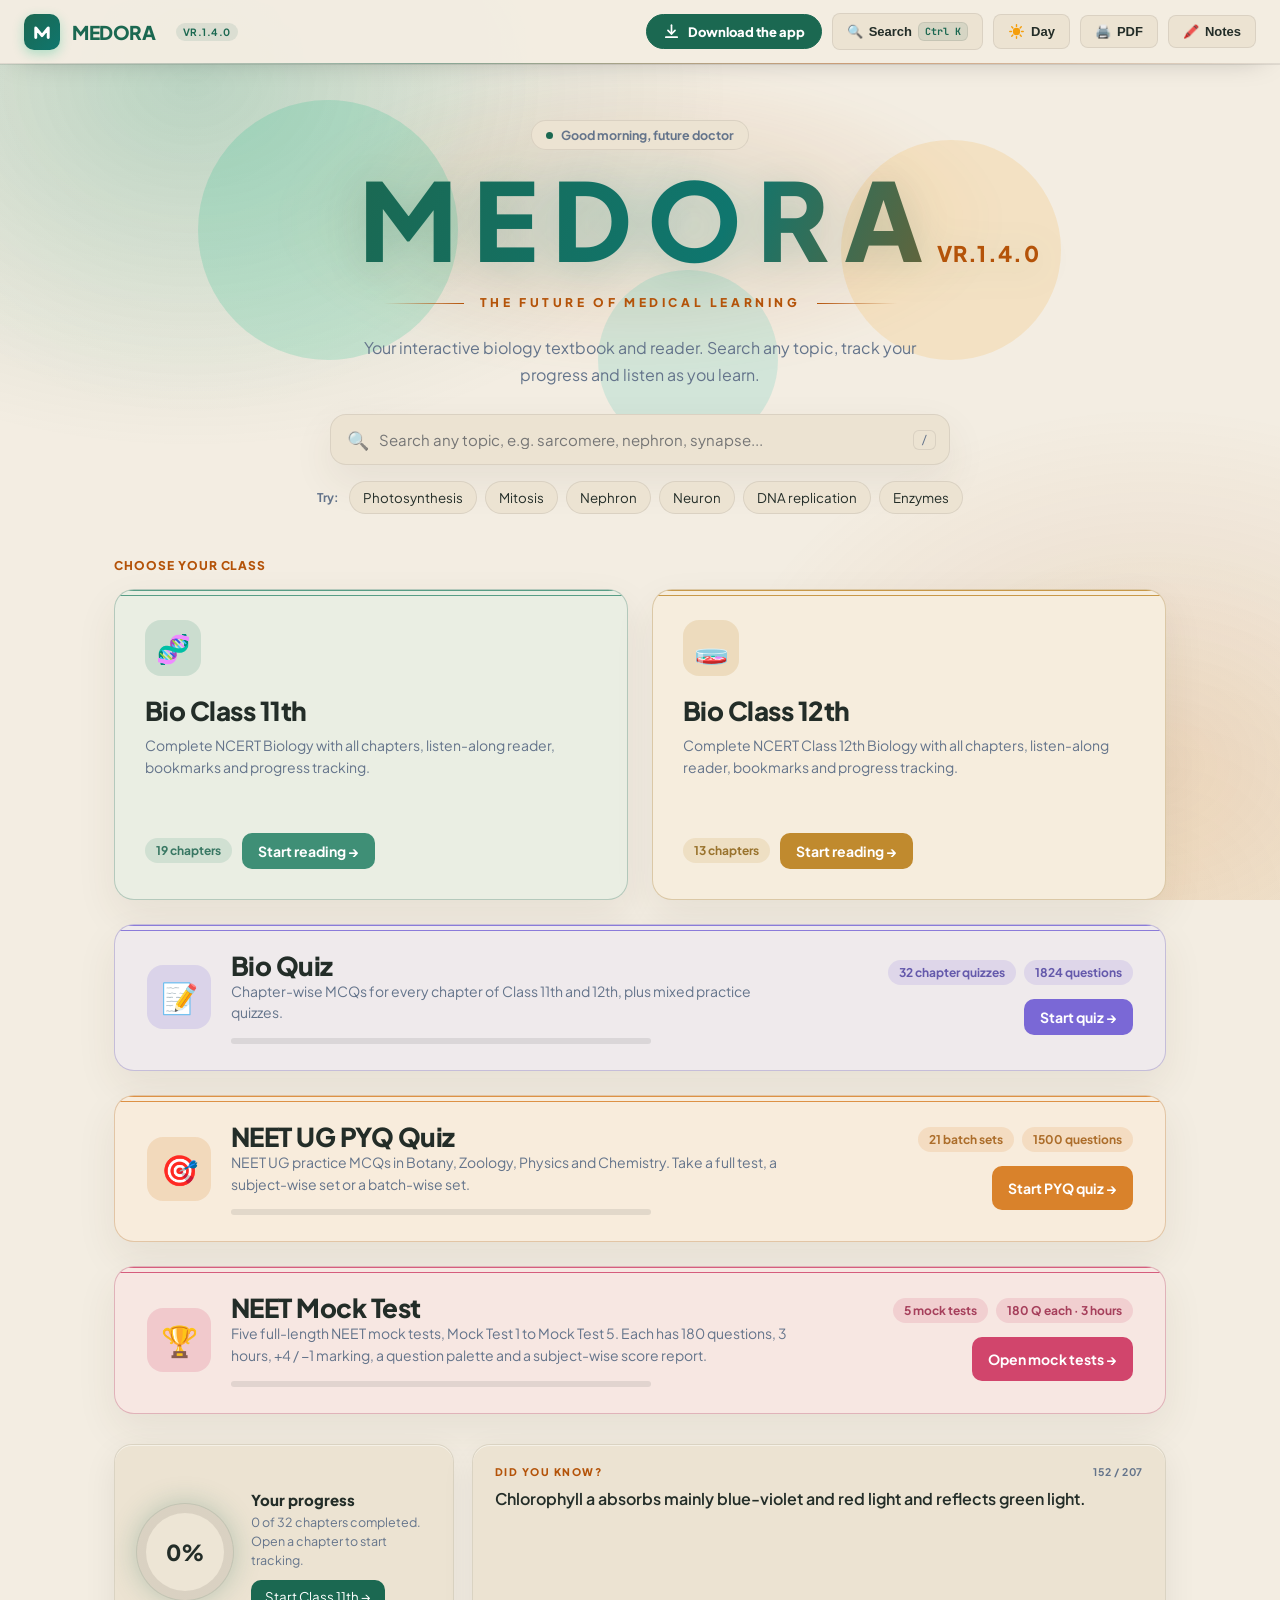
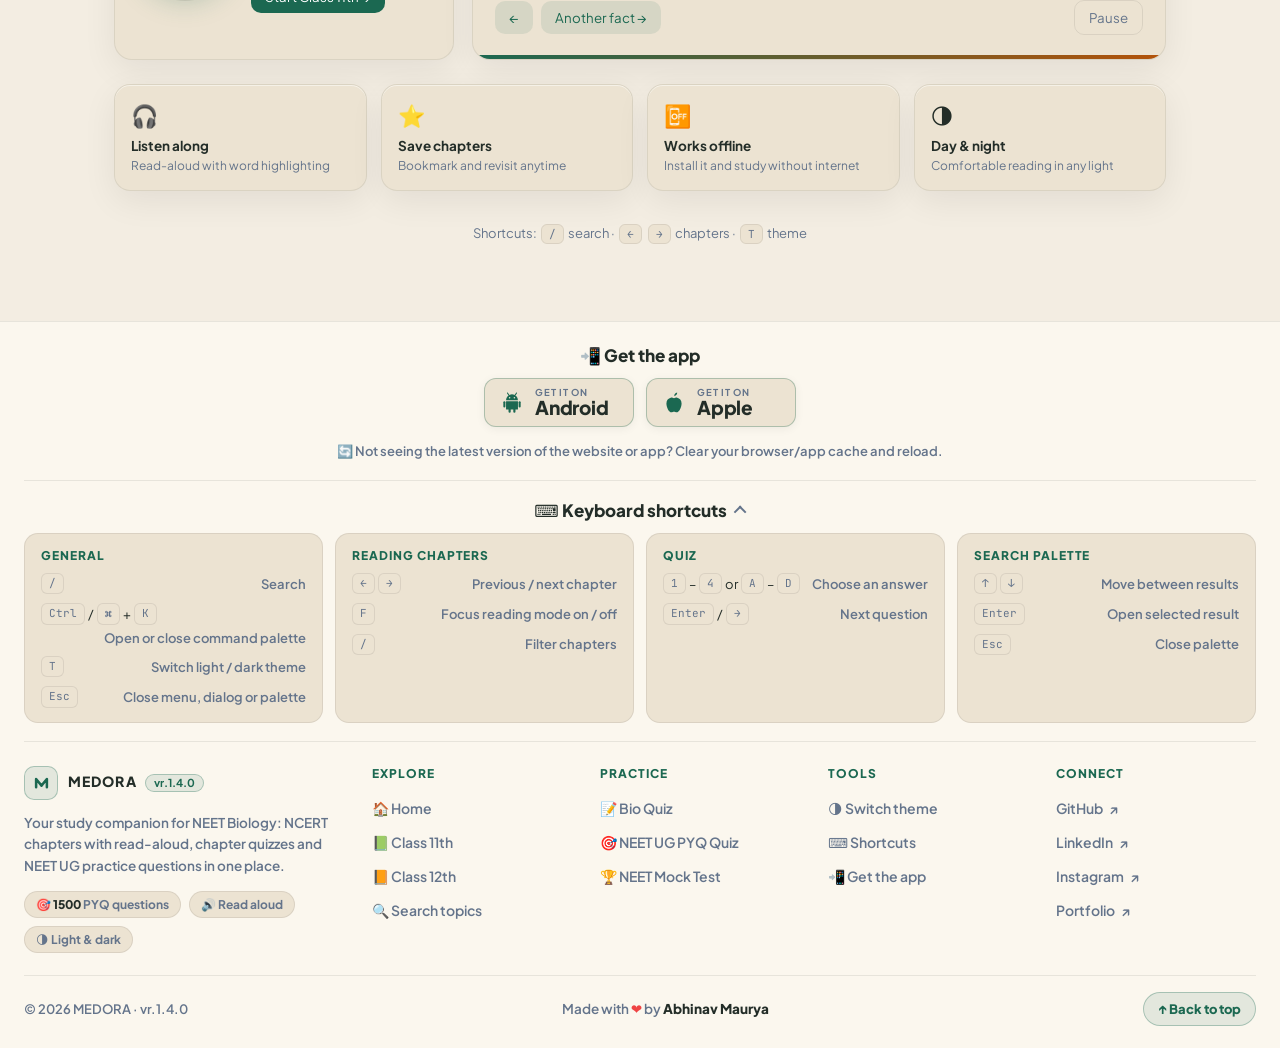
==== index.html @ 28aeeacc "vr.1.4.0" ====
<!DOCTYPE html>
<html lang="en">
<head>
<meta charset="utf-8">
<meta name="viewport" content="width=device-width, initial-scale=1.0, viewport-fit=cover">
<title>MEDORA | Interactive Biology Textbook & Reader</title>
<link rel="manifest" href="manifest.json">
<link rel="icon" href="icon.svg" type="image/svg+xml">
<link rel="apple-touch-icon" href="icon-192.png">
<meta name="theme-color" content="#1b6851">
<meta name="mobile-web-app-capable" content="yes">
<meta name="apple-mobile-web-app-capable" content="yes">
<meta name="apple-mobile-web-app-title" content="Medora">
<link rel="preconnect" href="https://fonts.googleapis.com">
<link rel="preconnect" href="https://fonts.gstatic.com" crossorigin>
<link href="https://fonts.googleapis.com/css2?family=Crimson+Pro:ital,wght@0,400;0,600;0,700;1,400&family=Plus+Jakarta+Sans:wght@400;500;600;700;800&family=JetBrains+Mono:wght@400;600&display=swap" rel="stylesheet">

<style>
:root {
  --bg-desk: #0c1214;
  --bg-surface: #141f22;
  --bg-card: #1c2b2f;
  --bg-paper: #162428;
  --brand-emerald: #10b981;
  --brand-emerald-dim: rgba(16, 185, 129, 0.12);
  --brand-teal: #14b8a6;
  --brand-gold: #f59e0b;
  --text-main: #e6f1ef;
  --text-muted: #94a3b8;
  --border: rgba(255, 255, 255, 0.08);
  --border-focus: rgba(16, 185, 129, 0.4);
  --shadow: 0 16px 40px rgba(0, 0, 0, 0.35);
  --reading-font-size: 18px;
  --reading-line-height: 1.85;
}

[data-theme="parchment"] {
  --bg-desk: #f3ede2;
  --bg-surface: #fbf7ee;
  --bg-card: #ece3d2;
  --bg-paper: #fefdf9;
  --brand-emerald: #1b6851;
  --brand-emerald-dim: rgba(27, 104, 81, 0.1);
  --brand-teal: #0f766e;
  --brand-gold: #b45309;
  --text-main: #232d28;
  --text-muted: #64748b;
  --border: rgba(0, 0, 0, 0.08);
  --border-focus: rgba(27, 104, 81, 0.3);
  --shadow: 0 16px 40px rgba(78, 62, 41, 0.08);
}

* { box-sizing: border-box; margin: 0; padding: 0; }
body {
  background: var(--bg-desk);
  color: var(--text-main);
  font-family: 'Plus Jakarta Sans', system-ui, sans-serif;
  min-height: 100vh;
  display: flex;
  flex-direction: column;
  transition: background 0.3s ease, color 0.3s ease;
}

/* TOP APP BAR */
.topbar {
  position: sticky;
  top: 0;
  z-index: 100;
  backdrop-filter: blur(14px);
  background: rgba(12, 18, 20, 0.85);
  border-bottom: 1px solid var(--border);
  height: 64px;
  display: flex;
  align-items: center;
  justify-content: space-between;
  padding: 0 24px;
}
[data-theme="parchment"] .topbar {
  background: rgba(243, 237, 226, 0.88);
}

.brand {
  display: flex;
  align-items: center;
  gap: 12px;
  font-weight: 800;
  letter-spacing: -0.02em;
  font-size: 19px;
}
.brand-logo {
  width: 36px;
  height: 36px;
  border-radius: 10px;
  background: linear-gradient(135deg, var(--brand-emerald), var(--brand-teal));
  display: grid;
  place-items: center;
  color: #fff;
  font-size: 18px;
  box-shadow: 0 4px 12px rgba(16, 185, 129, 0.3);
}
.brand-logo svg { width: 22px; height: 22px; }
.sf-logo svg { width: 19px; height: 19px; }
.brand-title span {
  color: var(--brand-emerald);
}
.badge-tag {
  font-size: 10px;
  text-transform: uppercase;
  padding: 3px 7px;
  background: var(--brand-emerald-dim);
  color: var(--brand-emerald);
  border-radius: 999px;
  font-weight: 700;
  letter-spacing: 0.05em;
  margin-left: 8px;
}

.top-actions {
  display: flex;
  align-items: center;
  gap: 10px;
}
.btn-ui {
  background: var(--bg-card);
  border: 1px solid var(--border);
  color: var(--text-main);
  padding: 8px 14px;
  border-radius: 8px;
  font-size: 13px;
  font-weight: 600;
  cursor: pointer;
  display: inline-flex;
  align-items: center;
  gap: 6px;
  transition: all 0.2s;
}
.btn-ui:hover {
  border-color: var(--brand-emerald);
  color: var(--brand-emerald);
}

/* PROGRESS BAR */
.progress-strip {
  height: 3px;
  width: 100%;
  background: transparent;
  position: sticky;
  top: 64px;
  z-index: 99;
}
.progress-fill {
  height: 100%;
  width: 0%;
  background: linear-gradient(90deg, var(--brand-emerald), var(--brand-gold));
  transition: width 0.15s ease-out;
}

/* MAIN LAYOUT GRID */
.workspace {
  max-width: 1460px;
  width: 100%;
  margin: 0 auto;
  display: grid;
  grid-template-columns: 310px minmax(0, 880px);
  gap: 32px;
  padding: 30px 24px 80px;
  justify-content: center;
  flex: 1;
}

/* SIDEBAR / NAV */
.sidebar {
  position: sticky;
  top: 96px;
  height: calc(100vh - 124px);
  display: flex;
  flex-direction: column;
  background: var(--bg-surface);
  border: 1px solid var(--border);
  border-radius: 16px;
  padding: 20px;
  box-shadow: var(--shadow);
}
.sidebar-header h3 {
  font-size: 12px;
  letter-spacing: 0.08em;
  text-transform: uppercase;
  color: var(--brand-gold);
  margin-bottom: 4px;
  font-weight: 800;
}
.sidebar-header p {
  font-size: 14px;
  font-weight: 700;
  margin-bottom: 14px;
}
.search-box {
  position: relative;
  margin-bottom: 14px;
}
.search-box input {
  width: 100%;
  background: var(--bg-card);
  border: 1px solid var(--border);
  padding: 9px 12px 9px 34px;
  border-radius: 8px;
  color: var(--text-main);
  font-size: 13px;
  outline: none;
  transition: border-color 0.2s;
}
.search-box input:focus {
  border-color: var(--brand-emerald);
}
.search-icon {
  position: absolute;
  left: 11px;
  top: 9px;
  font-size: 14px;
  color: var(--text-muted);
}
.nav-scroll {
  overflow-y: auto;
  flex: 1;
  padding-right: 4px;
}
.nav-scroll::-webkit-scrollbar {
  width: 4px;
}
.nav-scroll::-webkit-scrollbar-thumb {
  background: var(--border);
  border-radius: 4px;
}

.unit-label {
  font-size: 11px;
  font-weight: 800;
  text-transform: uppercase;
  color: var(--brand-teal);
  letter-spacing: 0.06em;
  margin: 16px 8px 6px;
}
.unit-label:first-child {
  margin-top: 4px;
}
.nav-item {
  width: 100%;
  background: transparent;
  border: none;
  text-align: left;
  padding: 9px 12px;
  border-radius: 8px;
  font-size: 13px;
  color: var(--text-muted);
  font-weight: 500;
  cursor: pointer;
  display: flex;
  align-items: center;
  gap: 10px;
  transition: 0.2s;
}
.nav-item:hover {
  background: var(--bg-card);
  color: var(--text-main);
}
.nav-item.active {
  background: var(--brand-emerald-dim);
  color: var(--brand-emerald);
  font-weight: 700;
}
.nav-num {
  font-family: 'JetBrains Mono', monospace;
  font-size: 11px;
  opacity: 0.6;
}

/* READING CONTENT CONTAINER */
.stage {
  min-width: 0;
}
.editorial-sheet {
  background: var(--bg-paper);
  border: 1px solid var(--border);
  border-radius: 16px;
  padding: clamp(28px, 6vw, 68px);
  box-shadow: var(--shadow);
  position: relative;
}

/* READER AUDIO CONTROLLER BAR */
.tts-panel {
  display: flex;
  align-items: center;
  justify-content: space-between;
  background: var(--bg-card);
  border: 1px solid var(--border);
  padding: 12px 18px;
  border-radius: 12px;
  margin-bottom: 30px;
  gap: 14px;
  flex-wrap: wrap;
}
.tts-controls {
  display: flex;
  align-items: center;
  gap: 8px;
}
.btn-speech {
  background: var(--brand-emerald);
  color: #fff;
  border: none;
  padding: 8px 16px;
  border-radius: 8px;
  font-size: 13px;
  font-weight: 700;
  cursor: pointer;
  display: inline-flex;
  align-items: center;
  gap: 8px;
  transition: transform 0.15s, opacity 0.2s;
}
.btn-speech:active {
  transform: scale(0.97);
}
.btn-speech.btn-secondary {
  background: var(--bg-surface);
  color: var(--text-main);
  border: 1px solid var(--border);
}
.btn-speech.btn-secondary:hover {
  border-color: var(--border-focus);
}
.tts-status {
  font-size: 13px;
  color: var(--text-muted);
  display: flex;
  align-items: center;
  gap: 8px;
}
.pulse-indicator {
  width: 8px;
  height: 8px;
  border-radius: 50%;
  background: #64748b;
  display: inline-block;
}
.pulse-indicator.active {
  background: var(--brand-emerald);
  box-shadow: 0 0 10px var(--brand-emerald);
  animation: pulse 1.4s infinite;
}
@keyframes pulse {
  0% { transform: scale(0.9); opacity: 0.7; }
  50% { transform: scale(1.3); opacity: 1; }
  100% { transform: scale(0.9); opacity: 0.7; }
}

.type-controls {
  display: flex;
  align-items: center;
  gap: 6px;
}
.btn-type {
  width: 32px;
  height: 32px;
  background: var(--bg-surface);
  border: 1px solid var(--border);
  color: var(--text-main);
  border-radius: 6px;
  cursor: pointer;
  font-weight: 700;
}

/* CHAPTER HEADER */
.chapter-meta {
  border-bottom: 1px solid var(--border);
  padding-bottom: 24px;
  margin-bottom: 34px;
}
.chapter-super {
  font-size: 12px;
  font-weight: 800;
  letter-spacing: 0.15em;
  text-transform: uppercase;
  color: var(--brand-gold);
  margin-bottom: 8px;
}
.chapter-heading {
  font-family: 'Crimson Pro', Georgia, serif;
  font-size: clamp(34px, 4.5vw, 48px);
  font-weight: 700;
  letter-spacing: -0.02em;
  color: var(--text-main);
  line-height: 1.15;
}

/* READING TYPOGRAPHY */
.prose {
  font-family: 'Crimson Pro', Georgia, serif;
  font-size: var(--reading-font-size);
  line-height: var(--reading-line-height);
  color: var(--text-main);
}
.prose p {
  margin-bottom: 22px;
  text-align: justify;
}
.prose h2 {
  font-family: 'Plus Jakarta Sans', system-ui, sans-serif;
  font-size: 22px;
  font-weight: 800;
  color: var(--brand-emerald);
  margin: 40px 0 16px;
  padding-bottom: 6px;
  border-bottom: 1px solid var(--border);
}
.prose h3 {
  font-family: 'Plus Jakarta Sans', system-ui, sans-serif;
  font-size: 17px;
  font-weight: 700;
  color: var(--brand-gold);
  margin: 28px 0 12px;
}
.prose table {
  width: 100%;
  border-collapse: collapse;
  margin: 24px 0;
  font-family: 'Plus Jakarta Sans', system-ui, sans-serif;
  font-size: 13px;
  background: var(--bg-card);
  border-radius: 8px;
  overflow: hidden;
  border: 1px solid var(--border);
}
.prose th, .prose td {
  padding: 10px 14px;
  border: 1px solid var(--border);
  text-align: left;
}
.prose th {
  background: var(--brand-emerald-dim);
  color: var(--brand-emerald);
  font-weight: 700;
}
.callout-box {
  background: var(--bg-card);
  border-left: 4px solid var(--brand-emerald);
  border-radius: 8px;
  padding: 18px 20px;
  margin: 24px 0;
  font-family: 'Plus Jakarta Sans', system-ui, sans-serif;
  font-size: 14px;
  line-height: 1.6;
}
.callout-box strong {
  color: var(--brand-gold);
}

/* TTS HIGHLIGHT ON SENTENCES */
.tts-spoken {
  background: rgba(16, 185, 129, 0.24);
  color: #fff;
  border-radius: 3px;
  padding: 2px 4px;
  transition: background 0.2s;
}
[data-theme="parchment"] .tts-spoken {
  background: #fef08a;
  color: #000;
}

/* INSTALL APP BUTTON + HELP SHEET */
.btn-install { display: inline-flex; align-items: center; justify-content: center; gap: 8px; font-family: 'Plus Jakarta Sans', system-ui, sans-serif; font-weight: 800; font-size: 13.5px; padding: 10px 18px; border-radius: 999px; border: 1px solid var(--brand-emerald); background: var(--brand-emerald); color: #fff; cursor: pointer; box-shadow: 0 6px 18px rgba(16,185,129,0.25); transition: transform .15s, box-shadow .2s, filter .2s; }
.btn-install:hover { transform: translateY(-1px); filter: brightness(1.08); box-shadow: 0 8px 22px rgba(16,185,129,0.32); }
.btn-install:active { transform: translateY(0); }
.btn-install svg { width: 17px; height: 17px; flex: none; }
.btn-install[hidden] { display: none; }
.btn-install-top { padding: 8px 16px; font-size: 13px; box-shadow: none; }
.btn-dl-mobile { display: none; color: var(--brand-emerald); border-color: var(--border-focus); }
.btn-dl-mobile svg { width: 18px; height: 18px; }
.btn-dl-mobile[hidden] { display: none !important; }
@media (max-width: 960px) { .btn-dl-mobile { display: inline-flex; } }
@media (max-width: 960px) { .btn-install-top { display: none; } }
.gf-wrap { max-width: 1460px; margin: 0 auto 18px; padding-bottom: 18px; border-bottom: 1px solid var(--border); text-align: center; font-family: 'Plus Jakarta Sans', system-ui, sans-serif; }
.gf-title { margin: 0 0 12px; font-size: 17px; font-weight: 800; color: var(--text-main); }
.gf-badges { display: flex; flex-wrap: wrap; justify-content: center; gap: 12px; }
.store-badge { display: inline-flex; align-items: center; gap: 10px; padding: 8px 18px 8px 14px; min-width: 150px; border-radius: 12px; background: var(--bg-card); color: var(--text-main); border: 1px solid var(--border-focus); cursor: pointer; font-family: inherit; text-align: left; box-shadow: 0 2px 10px rgba(0,0,0,0.06); transition: transform .15s, box-shadow .2s, border-color .2s, background .3s, color .3s; }
.store-badge:hover { transform: translateY(-2px); border-color: var(--brand-emerald); box-shadow: 0 8px 20px rgba(16,185,129,0.22); }
.store-badge svg { width: 26px; height: 26px; flex: none; color: var(--brand-emerald); }
.store-badge .eye { fill: var(--bg-card); }
.store-badge span { display: flex; flex-direction: column; line-height: 1.1; }
.store-badge small { font-size: 9.5px; font-weight: 700; letter-spacing: 0.08em; color: var(--text-muted); }
.store-badge b { font-size: 19px; font-weight: 800; letter-spacing: -0.01em; color: var(--text-main); }
.gf-get.flash .store-badge { animation: gfFlash 1.1s ease-in-out 2; }
@keyframes gfFlash { 0%, 100% { box-shadow: 0 2px 10px rgba(0,0,0,0.06); } 50% { box-shadow: 0 0 0 5px var(--brand-emerald-dim), 0 8px 22px rgba(16,185,129,0.35); border-color: var(--brand-emerald); } }
@media (prefers-reduced-motion: reduce) { .gf-get.flash .store-badge { animation: none; } }
.store-badge[hidden], .gf-get[hidden] { display: none; }
.gf-note { margin: 14px auto 0; max-width: 620px; font-size: 13px; line-height: 1.6; font-weight: 600; color: var(--text-muted); }
.gf-get[hidden] + .gf-note { margin-top: 0; }
/* the footer belongs to the home page only */
body:not(.is-home) .site-footer { display: none; }
.install-overlay { position: fixed; inset: 0; z-index: 400; display: none; align-items: center; justify-content: center; padding: 18px; background: rgba(0,0,0,0.55); backdrop-filter: blur(4px); }
.install-overlay.show { display: flex; }
.install-sheet { width: 100%; max-width: 400px; background: var(--bg-surface); color: var(--text-main); border: 1px solid var(--border-focus); border-radius: 18px; padding: 22px 22px 18px; box-shadow: var(--shadow); font-family: 'Plus Jakarta Sans', system-ui, sans-serif; }
.install-sheet h3 { margin: 0 0 8px; font-size: 17px; font-weight: 800; }
.install-sheet p { margin: 0 0 14px; font-size: 14px; line-height: 1.6; color: var(--text-muted); }
.install-sheet ol { margin: 0 0 16px; padding-left: 20px; font-size: 14px; line-height: 1.7; }
.install-sheet button { width: 100%; font-family: inherit; font-weight: 800; font-size: 14px; padding: 11px; border-radius: 12px; border: none; background: var(--brand-emerald); color: #fff; cursor: pointer; }
@media print { .btn-install, .install-overlay { display: none !important; } }

/* SITE FOOTER (works in dark + parchment themes) */
.site-footer { margin-top: auto; width: 100%; border-top: 1px solid var(--border); background: var(--bg-surface); padding: 22px 24px; transition: background 0.3s ease, border-color 0.3s ease; }
.site-footer-in { max-width: 1460px; margin: 0 auto; display: flex; flex-wrap: wrap; align-items: center; justify-content: space-between; gap: 14px 24px; font-family: 'Plus Jakarta Sans', system-ui, sans-serif; }
.sf-brand { display: flex; align-items: center; gap: 10px; }
.sf-logo { width: 34px; height: 34px; border-radius: 10px; display: grid; place-items: center; font-size: 18px; background: var(--brand-emerald-dim); border: 1px solid var(--border-focus); }
.sf-name { font-weight: 800; letter-spacing: 0.08em; font-size: 14px; color: var(--text-main); line-height: 1.1; }
.sf-ver { display: inline-block; margin-left: 8px; font-size: 11px; font-weight: 700; letter-spacing: 0; color: var(--brand-emerald); background: var(--brand-emerald-dim); border: 1px solid var(--border-focus); padding: 2px 8px; border-radius: 99px; }
.sf-love { font-size: 13.5px; font-weight: 600; color: var(--text-muted); text-align: right; }
.sf-love b { color: var(--text-main); font-weight: 800; }
.sf-heart { display: inline-block; color: #ef4444; animation: sfBeat 1.6s ease-in-out infinite; }
@keyframes sfBeat { 0%, 100% { transform: scale(1); } 15% { transform: scale(1.22); } 30% { transform: scale(1); } 45% { transform: scale(1.15); } }
@media (prefers-reduced-motion: reduce) { .sf-heart { animation: none; } }
@media (max-width: 960px) {
  .site-footer { padding: 18px 16px; }
  .site-footer-in { flex-direction: column; justify-content: center; text-align: center; gap: 10px; }
  .sf-love { text-align: center; }
}
@media print { .site-footer { display: none !important; } }

/* footer: keyboard shortcuts */
.sf-keys { max-width: 1460px; margin: 0 auto 18px; padding-bottom: 18px; border-bottom: 1px solid var(--border); text-align: center; font-family: 'Plus Jakarta Sans', system-ui, sans-serif; }
.sf-keygrid { display: grid; grid-template-columns: repeat(4, minmax(0, 1fr)); gap: 12px; text-align: left; }
.sf-kgroup { background: var(--bg-card); border: 1px solid var(--border); border-radius: 14px; padding: 14px 16px; min-width: 0; }
.sf-kgroup h5 { margin: 0 0 10px; font-size: 12px; font-weight: 800; letter-spacing: .08em; text-transform: uppercase; color: var(--brand-emerald); }
.sf-kgroup ul { list-style: none; margin: 0; padding: 0; display: grid; gap: 9px; }
.sf-kgroup li { display: flex; flex-wrap: wrap; align-items: center; justify-content: space-between; gap: 4px 12px; font-size: 13px; line-height: 1.4; }
.sf-k { display: flex; flex-wrap: wrap; align-items: center; gap: 3px; }
.sf-k .kbd { margin: 0; }
.sf-d { font-weight: 600; color: var(--text-muted); margin-left: auto; text-align: right; }
@media (max-width: 1100px) { .sf-keygrid { grid-template-columns: repeat(2, minmax(0, 1fr)); } }
@media (max-width: 560px) { .sf-keygrid { grid-template-columns: 1fr; gap: 10px; } .sf-kgroup { padding: 12px 14px; } }
@media print { .sf-keys { display: none; } }

/* footer v2: advanced layout */
.sf-keys > summary { list-style: none; cursor: pointer; display: inline-flex; align-items: center; gap: 10px; margin: 0 0 12px; user-select: none; }
.sf-keys > summary::-webkit-details-marker { display: none; }
.sf-chev { width: 9px; height: 9px; border-right: 2px solid var(--text-muted); border-bottom: 2px solid var(--text-muted); transform: rotate(45deg) translateY(-2px); transition: transform .2s; }
.sf-keys[open] > summary .sf-chev { transform: rotate(-135deg) translateY(-2px); }
.sf-keys:not([open]) > summary { margin-bottom: 0; }
.sf-main { max-width: 1460px; margin: 0 auto; display: grid; grid-template-columns: minmax(0, 1.6fr) repeat(4, minmax(0, 1fr)); gap: 28px; padding: 6px 0 22px; font-family: 'Plus Jakarta Sans', system-ui, sans-serif; text-align: left; }
.sf-col h5 { margin: 0 0 12px; font-size: 12px; font-weight: 800; letter-spacing: .08em; text-transform: uppercase; color: var(--brand-emerald); }
.sf-col ul { list-style: none; margin: 0; padding: 0; display: grid; gap: 4px; }
.sf-link { display: inline-flex; align-items: center; gap: 6px; padding: 6px 0; font: inherit; font-size: 14px; font-weight: 600; color: var(--text-muted); background: none; border: 0; cursor: pointer; text-decoration: none; text-align: left; transition: color .15s, transform .15s; }
.sf-link:hover { color: var(--text-main); transform: translateX(2px); }
.sf-link:focus-visible, .sf-top:focus-visible { outline: 2px solid var(--brand-emerald); outline-offset: 3px; border-radius: 6px; }
.sf-about .sf-brand { margin-bottom: 12px; }
.sf-tag { margin: 0 0 14px; max-width: 360px; font-size: 13.5px; line-height: 1.6; font-weight: 600; color: var(--text-muted); }
.sf-chips { display: flex; flex-wrap: wrap; gap: 8px; }
.sf-chip { font-size: 12px; font-weight: 700; padding: 5px 11px; border-radius: 99px; color: var(--text-muted); background: var(--bg-card); border: 1px solid var(--border); white-space: nowrap; }
.sf-chip b { color: var(--text-main); font-weight: 800; }
.sf-bottom { max-width: 1460px; margin: 0 auto; padding-top: 16px; border-top: 1px solid var(--border); display: flex; flex-wrap: wrap; align-items: center; justify-content: space-between; gap: 12px 20px; font-family: 'Plus Jakarta Sans', system-ui, sans-serif; }
.sf-copy { font-size: 13px; font-weight: 600; color: var(--text-muted); }
.sf-top { font: inherit; font-size: 13px; font-weight: 800; padding: 8px 14px; border-radius: 99px; cursor: pointer; color: var(--brand-emerald); background: var(--brand-emerald-dim); border: 1px solid var(--border-focus); transition: transform .15s; }
.sf-top:hover { transform: translateY(-2px); }
@media (max-width: 1100px) { .sf-main { grid-template-columns: repeat(2, minmax(0, 1fr)); gap: 22px 18px; } .sf-about { grid-column: 1 / -1; } }
@media (max-width: 560px) { .sf-main { padding-bottom: 16px; } .sf-bottom { flex-direction: column; text-align: center; } .sf-love { text-align: center; } .sf-top { width: 100%; padding: 12px; } .sf-tag { max-width: none; } }
@media (hover: none) { .sf-link:hover, .sf-top:hover { transform: none; } }
@media print { .sf-main, .sf-bottom { display: none; } }

/* PAGER FOOTER */
.sheet-footer {
  display: flex;
  justify-content: space-between;
  align-items: center;
  margin-top: 48px;
  padding-top: 24px;
  border-top: 1px solid var(--border);
}


/* HOME VIEW */
body.is-home .workspace,
body.is-home .progress-strip,
body.is-home .btn-chapters,
body.is-home #homeBtn { display: none; }
body:not(.is-home) #homeView { display: none; }

.home {
  width: 100%;
  max-width: 1100px;
  margin: 0 auto;
  padding: 56px 24px 80px;
  flex: 1;
}
.home-hero { text-align: center; margin-bottom: 44px; }
.home-hero .hero-eyebrow {
  display: inline-block;
  font-size: 11px;
  font-weight: 800;
  letter-spacing: 0.09em;
  text-transform: uppercase;
  color: var(--brand-emerald);
  background: var(--brand-emerald-dim);
  padding: 5px 12px;
  border-radius: 999px;
  margin-bottom: 16px;
}
.home-hero h1 {
  font-size: clamp(30px, 5vw, 46px);
  font-weight: 800;
  letter-spacing: -0.03em;
  line-height: 1.12;
  margin-bottom: 12px;
}
.home-hero h1 span { color: var(--brand-emerald); }
.home-hero p {
  color: var(--text-muted);
  font-size: 16px;
  max-width: 560px;
  margin: 0 auto;
  line-height: 1.6;
}
.home-section-title {
  font-size: 12px;
  font-weight: 800;
  letter-spacing: 0.08em;
  text-transform: uppercase;
  color: var(--brand-gold);
  margin-bottom: 16px;
}
.class-grid {
  display: grid;
  grid-template-columns: repeat(2, minmax(0, 1fr));
  gap: 24px;
}
.class-card {
  position: relative;
  text-align: left;
  font-family: inherit;
  color: var(--text-main);
  background: var(--bg-surface);
  border: 1px solid var(--border);
  border-radius: 20px;
  padding: 30px;
  cursor: pointer;
  overflow: hidden;
  box-shadow: var(--shadow);
  transition: transform 0.2s, border-color 0.2s;
  display: flex;
  flex-direction: column;
  gap: 8px;
  min-height: 270px;
}
.class-card::before {
  content: "";
  position: absolute;
  inset: 0 0 auto 0;
  height: 5px;
  background: linear-gradient(90deg, var(--brand-emerald), var(--brand-teal));
}
.class-card.is-12::before { background: linear-gradient(90deg, var(--brand-gold), #ef4444); }
.class-card:hover { transform: translateY(-4px); border-color: var(--border-focus); }
.class-card:active { transform: scale(0.99); }
.class-card:focus-visible { outline: 2px solid var(--brand-emerald); outline-offset: 3px; }
.class-icon {
  width: 56px;
  height: 56px;
  border-radius: 16px;
  display: grid;
  place-items: center;
  font-size: 28px;
  background: var(--brand-emerald-dim);
  margin-bottom: 10px;
}
.class-card.is-12 .class-icon { background: rgba(245, 158, 11, 0.14); }
.class-card h2 { font-size: 26px; font-weight: 800; letter-spacing: -0.02em; }
.class-card .class-sub { color: var(--text-muted); font-size: 14px; line-height: 1.55; }
.class-meta {
  margin-top: auto;
  padding-top: 18px;
  display: flex;
  align-items: center;
  justify-content: space-between;
  gap: 10px;
  flex-wrap: wrap;
}
.class-chip {
  font-size: 12px;
  font-weight: 700;
  color: var(--brand-emerald);
  background: var(--brand-emerald-dim);
  padding: 5px 11px;
  border-radius: 999px;
}
.class-card.is-12 .class-chip { color: var(--brand-gold); background: rgba(245, 158, 11, 0.14); }
.class-cta { font-size: 14px; font-weight: 800; color: var(--brand-emerald); }
.class-card.is-12 .class-cta { color: var(--brand-gold); }


/* ===== MEDORA hero ===== */
.home-hero { position: relative; isolation: isolate; }
.home-hero::before {
  content: ""; position: absolute; left: 50%; top: -50px; width: min(720px, 94vw); height: 300px;
  transform: translateX(-50%); z-index: -1; pointer-events: none; filter: blur(14px);
  background: radial-gradient(closest-side, rgba(16,185,129,0.28), rgba(245,158,11,0.10) 60%, transparent 100%);
}
[data-theme="parchment"] .home-hero::before {
  background: radial-gradient(closest-side, rgba(27,104,81,0.16), rgba(180,83,9,0.07) 60%, transparent 100%);
}
.home-hero .hero-wordmark {
  font-size: clamp(46px, 12vw, 108px); font-weight: 800; line-height: 1; letter-spacing: 0.14em;
  margin: 8px 0 0; text-transform: uppercase;
  animation: fadeUp .7s ease both;
  filter: drop-shadow(0 8px 28px rgba(16,185,129,0.30));
}
[data-theme="parchment"] .home-hero .hero-wordmark { filter: drop-shadow(0 6px 18px rgba(27,104,81,0.18)); }
.home-hero .hero-wordmark span {
  display: inline-block; padding-left: 0.14em;
  background: linear-gradient(110deg, var(--brand-emerald) 0%, var(--brand-teal) 30%, var(--brand-gold) 62%, var(--brand-emerald) 100%);
  background-size: 260% 100%;
  -webkit-background-clip: text; background-clip: text;
  -webkit-text-fill-color: transparent; color: transparent;
  animation: heroShimmer 9s ease-in-out infinite;
}
@keyframes heroShimmer { 0%, 100% { background-position: 0% 50%; } 50% { background-position: 100% 50%; } }
.hero-tag {
  display: flex; align-items: center; justify-content: center; gap: 16px; margin: 22px auto 0;
  animation: fadeUp .7s .12s ease both;
}
.hero-tag b {
  font-size: 12px; font-weight: 800; letter-spacing: 0.3em; color: var(--brand-gold); text-align: center; line-height: 1.5;
}
.hero-tag i { flex: 0 0 clamp(24px, 9vw, 80px); height: 1px; background: linear-gradient(90deg, transparent, var(--brand-gold)); }
.hero-tag i:last-child { background: linear-gradient(270deg, transparent, var(--brand-gold)); }
.home-hero .hero-sub {
  margin: 22px auto 0; max-width: 560px; font-size: 16px; line-height: 1.7; color: var(--text-muted);
  animation: fadeUp .7s .24s ease both;
}
.home-hero .home-search { animation: fadeUp .7s .36s ease both; }
@media (max-width: 600px) {
  .hero-tag { gap: 10px; }
  .hero-tag b { font-size: 10.5px; letter-spacing: 0.18em; }
  .hero-tag i { flex-basis: 18px; }
  .home-hero .hero-sub { font-size: 14px; margin-top: 18px; }
}

/* TOAST */
.toast {
  position: fixed;
  left: 50%;
  bottom: 32px;
  transform: translate(-50%, 24px);
  background: var(--bg-card);
  color: var(--text-main);
  border: 1px solid var(--border-focus);
  border-radius: 12px;
  padding: 13px 22px;
  font-size: 14px;
  font-weight: 700;
  box-shadow: var(--shadow);
  opacity: 0;
  pointer-events: none;
  transition: opacity 0.25s, transform 0.25s;
  z-index: 400;
  max-width: calc(100vw - 32px);
  text-align: center;
}
.toast.show { opacity: 1; transform: translate(-50%, 0); }

/* MOBILE DRAWER PIECES (hidden on desktop) */
.btn-chapters { display: none; }
.drawer-close { display: none; }
.drawer-overlay { display: none; }


/* THEME DAY/NIGHT ICON */
.theme-ico { display: inline-grid; place-items: center; vertical-align: middle; }
.theme-ico svg { width: 17px; height: 17px; display: block; transition: transform 0.4s ease; }
.theme-ico .sun { color: #f59e0b; }
.theme-ico .moon { color: #a5b4fc; }
#themeToggle:active .theme-ico svg { transform: rotate(40deg) scale(0.9); }
@media(max-width: 420px) { .badge-tag { display: none; } }

/* ===== ADVANCED UI LAYER ===== */
.bg-glow { position: fixed; inset: 0; pointer-events: none; z-index: -1; overflow: hidden; }
.bg-glow::before, .bg-glow::after {
  content: ""; position: absolute; width: 60vmax; height: 60vmax; border-radius: 50%; filter: blur(90px); opacity: 0.35;
}
.bg-glow::before { top: -25vmax; left: -15vmax; background: radial-gradient(circle, rgba(16,185,129,0.55), transparent 65%); }
.bg-glow::after { bottom: -30vmax; right: -20vmax; background: radial-gradient(circle, rgba(245,158,11,0.35), transparent 65%); }
[data-theme="parchment"] .bg-glow::before, [data-theme="parchment"] .bg-glow::after { opacity: 0.22; }
.topbar, .workspace, .home, .progress-strip { position: relative; z-index: 1; }
.topbar { position: sticky; z-index: 100; }
.progress-strip { position: sticky; z-index: 99; }

/* Home upgrades */
.home-search { position: relative; max-width: 620px; margin: 26px auto 0; text-align: left; }
.home-search input {
  width: 100%; background: var(--bg-surface); border: 1px solid var(--border); color: var(--text-main);
  padding: 15px 18px 15px 48px; border-radius: 16px; font-size: 15px; font-family: inherit; outline: none;
  box-shadow: var(--shadow); transition: border-color 0.2s, box-shadow 0.2s;
}
.home-search input:focus { border-color: var(--brand-emerald); box-shadow: 0 0 0 4px var(--brand-emerald-dim), var(--shadow); }
.home-search .s-icon { position: absolute; left: 17px; top: 14px; font-size: 18px; opacity: 0.7; }
.kbd { font-family: 'JetBrains Mono', monospace; font-size: 11px; border: 1px solid var(--border); background: var(--bg-card); padding: 2px 7px; border-radius: 6px; color: var(--text-muted); }
.home-search .kbd { position: absolute; right: 14px; top: 16px; }
.results { margin-top: 10px; background: var(--bg-surface); border: 1px solid var(--border); border-radius: 16px; box-shadow: var(--shadow); overflow: hidden; display: none; }
.results.show { display: block; }
.result-item { display: block; width: 100%; text-align: left; background: transparent; border: none; border-bottom: 1px solid var(--border); padding: 13px 18px; cursor: pointer; color: var(--text-main); font-family: inherit; }
.result-item:last-child { border-bottom: none; }
.result-item:hover, .result-item:focus-visible { background: var(--brand-emerald-dim); outline: none; }
.result-title { font-weight: 800; font-size: 14px; display: block; margin-bottom: 3px; }
.result-snip { font-size: 12.5px; color: var(--text-muted); line-height: 1.5; display: block; }
.result-empty { padding: 18px; font-size: 14px; color: var(--text-muted); text-align: center; }
mark { background: rgba(245,158,11,0.3); color: inherit; border-radius: 3px; padding: 0 2px; }

.continue-box {
  display: none; align-items: center; justify-content: space-between; gap: 18px; flex-wrap: wrap;
  margin-bottom: 28px; padding: 20px 24px; border-radius: 18px;
  background: linear-gradient(135deg, var(--brand-emerald-dim), rgba(245,158,11,0.10));
  border: 1px solid var(--border-focus); box-shadow: var(--shadow);
}
.continue-box.show { display: flex; }
.continue-box .c-label { font-size: 11px; font-weight: 800; letter-spacing: 0.08em; text-transform: uppercase; color: var(--brand-gold); }
.continue-box .c-title { font-size: 18px; font-weight: 800; margin-top: 4px; }
.continue-box .c-sub { font-size: 13px; color: var(--text-muted); margin-top: 2px; }
.btn-primary { background: var(--brand-emerald); color: #fff; border: none; padding: 11px 20px; border-radius: 12px; font-weight: 800; font-size: 14px; cursor: pointer; font-family: inherit; transition: transform .15s, opacity .2s; }
.btn-primary:hover { opacity: 0.9; } .btn-primary:active { transform: scale(0.97); }

.stats { display: grid; grid-template-columns: repeat(4, minmax(0,1fr)); gap: 14px; margin-bottom: 30px; }
.stat { background: var(--bg-surface); border: 1px solid var(--border); border-radius: 16px; padding: 16px 18px; }
.stat b { display: block; font-size: 26px; font-weight: 800; letter-spacing: -0.02em; color: var(--brand-emerald); }
.stat span { font-size: 12px; color: var(--text-muted); font-weight: 600; }
.card-progress { height: 6px; border-radius: 99px; background: var(--border); overflow: hidden; margin-top: 14px; }
.card-progress span { display: block; height: 100%; width: 0; background: linear-gradient(90deg, var(--brand-emerald), var(--brand-gold)); border-radius: 99px; transition: width .5s; }
.home-tip { text-align: center; margin-top: 34px; font-size: 13px; color: var(--text-muted); }
.home-tip .kbd { margin: 0 2px; }
.class-card { backdrop-filter: blur(6px); }
.class-card:hover { box-shadow: 0 20px 50px rgba(16,185,129,0.16); }
.class-card.is-12:hover { box-shadow: 0 20px 50px rgba(245,158,11,0.14); }

/* Sidebar upgrades */
.side-progress { margin-bottom: 12px; }
.side-progress-top { display: flex; justify-content: space-between; font-size: 12px; font-weight: 700; color: var(--text-muted); margin-bottom: 6px; }
.side-bar { height: 6px; border-radius: 99px; background: var(--border); overflow: hidden; }
.side-bar span { display: block; height: 100%; width: 0; background: linear-gradient(90deg, var(--brand-emerald), var(--brand-gold)); transition: width .4s; }
.filter-chips { display: flex; gap: 6px; margin-bottom: 12px; flex-wrap: wrap; }
.chip { background: var(--bg-card); border: 1px solid var(--border); color: var(--text-muted); font-size: 12px; font-weight: 700; padding: 5px 11px; border-radius: 999px; cursor: pointer; font-family: inherit; }
.chip.active { background: var(--brand-emerald-dim); border-color: var(--border-focus); color: var(--brand-emerald); }
.unit-label { display: flex; align-items: center; gap: 8px; }
.u-dot { width: 8px; height: 8px; border-radius: 50%; flex: none; }
.nav-item .nav-title { flex: 1; min-width: 0; }
.nav-flags { display: inline-flex; gap: 4px; font-size: 11px; flex: none; }
.nav-flag-done { color: var(--brand-emerald); font-weight: 800; }
.nav-flag-mark { color: var(--brand-gold); }
.nav-empty { padding: 20px 8px; font-size: 13px; color: var(--text-muted); text-align: center; }
.nav-item.active { box-shadow: inset 3px 0 0 var(--brand-emerald); }

/* Reader upgrades */
.chapter-info { display: flex; flex-wrap: wrap; gap: 8px; margin: 14px 0 4px; }
.info-pill { font-family: inherit; font-size: 12px; font-weight: 700; padding: 6px 12px; border-radius: 999px; background: var(--bg-card); border: 1px solid var(--border); color: var(--text-muted); }
.pill-btn { cursor: pointer; transition: all .2s; }
.pill-btn:hover { border-color: var(--brand-gold); color: var(--brand-gold); }
.pill-btn.on { background: rgba(245,158,11,0.15); border-color: var(--brand-gold); color: var(--brand-gold); }
.toc { margin: 18px 0 6px; background: var(--bg-card); border: 1px solid var(--border); border-radius: 12px; font-family: 'Plus Jakarta Sans', system-ui, sans-serif; }
.toc summary { cursor: pointer; padding: 12px 16px; font-size: 13px; font-weight: 800; list-style: none; display: flex; align-items: center; justify-content: space-between; }
.toc summary::-webkit-details-marker { display: none; }
.toc summary::after { content: "▾"; color: var(--text-muted); transition: transform .2s; }
.toc[open] summary::after { transform: rotate(180deg); }
.toc-list { padding: 4px 12px 14px; display: flex; flex-wrap: wrap; gap: 8px; }
.toc-list a { font-size: 12.5px; font-weight: 600; color: var(--text-main); text-decoration: none; padding: 6px 12px; border-radius: 999px; background: var(--bg-surface); border: 1px solid var(--border); }
.toc-list a:hover { border-color: var(--brand-emerald); color: var(--brand-emerald); }
.prose h2, .prose h3 { scroll-margin-top: 84px; }
.editorial-sheet.fade-in { animation: fadeUp .45s ease both; }
@keyframes fadeUp { from { opacity: 0; transform: translateY(10px); } to { opacity: 1; transform: none; } }
.fab-top {
  position: fixed; right: 20px; bottom: 24px; width: 46px; height: 46px; border-radius: 50%; border: 1px solid var(--border-focus);
  background: var(--brand-emerald); color: #fff; font-size: 20px; font-weight: 800; cursor: pointer; z-index: 120; box-shadow: var(--shadow);
  opacity: 0; transform: translateY(14px); pointer-events: none; transition: all .25s;
}
.fab-top.show { opacity: 1; transform: none; pointer-events: auto; }
body.is-home .fab-top, body.is-home .bottom-bar { display: none !important; }
.bottom-bar { display: none; }
.btn-ui:focus-visible, .chip:focus-visible, .nav-item:focus-visible, .btn-primary:focus-visible { outline: 2px solid var(--brand-emerald); outline-offset: 2px; }
@media (prefers-reduced-motion: reduce) { * { animation: none !important; transition: none !important; scroll-behavior: auto !important; } }
@media print { .bg-glow, .topbar, .sidebar, .tts-panel, .bottom-bar, .fab-top, .toc, .chapter-info, .sheet-footer, .progress-strip { display: none !important; } }

/* Reader (TTS) v2 */
.tts-panel { flex-direction: column; align-items: stretch; gap: 12px; justify-content: flex-start; }
.tts-row { display: flex; align-items: center; justify-content: space-between; gap: 10px 14px; flex-wrap: wrap; }
.btn-speech.btn-icon { padding: 8px 12px; }
.btn-speech:disabled, .voice-seg button:disabled, .speed-wrap select:disabled { opacity: 0.45; cursor: not-allowed; }
.voice-seg { display: inline-flex; background: var(--bg-surface); border: 1px solid var(--border); border-radius: 10px; padding: 3px; gap: 3px; }
.voice-seg button { font-family: inherit; font-size: 13px; font-weight: 700; padding: 7px 14px; border: none; border-radius: 8px; background: transparent; color: var(--text-muted); cursor: pointer; transition: all .2s; }
.voice-seg button.active { background: var(--brand-emerald); color: #fff; }
.speed-wrap { display: inline-flex; align-items: center; gap: 8px; font-size: 13px; font-weight: 700; color: var(--text-muted); }
.speed-wrap select { background: var(--bg-surface); color: var(--text-main); border: 1px solid var(--border); border-radius: 8px; padding: 7px 8px; font-family: inherit; font-size: 13px; font-weight: 700; }
.tts-voice-note { font-size: 12px; color: var(--text-muted); line-height: 1.5; }
.tts-block { background: var(--brand-emerald-dim); box-shadow: -4px 0 0 var(--brand-emerald); border-radius: 4px; transition: background .2s; }
::highlight(tts-word) { background-color: #f59e0b; color: #1a1200; }
body[data-theme="parchment"] ::highlight(tts-word) { background-color: #fbbf24; color: #000; }
.mini-player {
  position: fixed; left: 50%; bottom: 24px; transform: translate(-50%, 20px); z-index: 130; display: flex; align-items: center; gap: 10px;
  background: var(--bg-card); border: 1px solid var(--border-focus); border-radius: 999px; padding: 6px 8px 6px 8px; box-shadow: var(--shadow);
  opacity: 0; pointer-events: none; transition: all .25s; max-width: calc(100vw - 24px);
}
.mini-player.show { opacity: 1; transform: translate(-50%, 0); pointer-events: auto; }
.mini-player button { width: 38px; height: 38px; border-radius: 50%; border: none; background: var(--brand-emerald); color: #fff; font-size: 15px; cursor: pointer; flex: none; }
.mini-player button#miniPrev, .mini-player button#miniNext, .mini-player button#miniStop { background: var(--bg-surface); color: var(--text-main); border: 1px solid var(--border); }
.mini-player span { font-size: 12.5px; font-weight: 700; color: var(--text-muted); padding: 0 4px; white-space: nowrap; overflow: hidden; text-overflow: ellipsis; max-width: 46vw; }
body.is-home .mini-player { display: none; }
@media(max-width: 960px) {
  .mini-player { bottom: calc(86px + env(safe-area-inset-bottom, 0px)); }
  /* while the reader pill is open, lift the back-to-top button above it so they never overlap */
  .fab-top { transition: opacity .25s, transform .25s, bottom .25s; }
  body.mini-on .fab-top { bottom: calc(150px + env(safe-area-inset-bottom, 0px)); }
}
@media(max-width: 600px) {
  .tts-row { gap: 8px; }
  .voice-seg button { padding: 7px 11px; font-size: 12.5px; }
}

.table-wrap { overflow-x: auto; -webkit-overflow-scrolling: touch; margin: 24px 0; border-radius: 8px; }
.table-wrap table { margin: 0; }
.prose img, .prose svg { max-width: 100%; height: auto; }
.prose { overflow-wrap: break-word; }

@media(max-width: 600px) {
  .btn-ui .lbl { display: none; }
  .brand-title { font-size: 15px; }
  .btn-ui { padding: 8px 11px; }
  .workspace { padding: 10px 8px 48px !important; }
  .editorial-sheet { padding: 18px 16px 22px !important; border-radius: 12px; }
  .tts-panel { padding: 10px 12px; margin-bottom: 20px; gap: 10px; }
  .btn-speech { padding: 8px 12px; font-size: 12px; }
  .tts-status { font-size: 12px; }
  .chapter-super { font-size: 11px; }
  .chapter-heading { font-size: 26px !important; line-height: 1.2; }
  .prose p { text-align: left; margin-bottom: 16px; line-height: 1.7; }
  .prose h2 { font-size: 19px; margin: 28px 0 12px; }
  .prose h3 { font-size: 16px; margin: 22px 0 10px; }
  .callout-box { padding: 14px 14px; margin: 18px 0; font-size: 13px; }
  .prose th, .prose td { padding: 8px 10px; }
  .sheet-footer { margin-top: 32px; padding-top: 16px; gap: 8px; }
  .sheet-footer .btn-ui { padding: 9px 12px; }
  .home-hero { margin-bottom: 30px; }
  .home-hero p { font-size: 14px; }
}
@media(max-width: 360px) {
  .brand-title { display: none; }
}

@media(max-width: 960px) {
  .topbar { padding: 0 12px; height: 58px; }
  .progress-strip { top: 58px; }
  .brand { font-size: 16px; gap: 8px; }
  .brand-logo { width: 32px; height: 32px; font-size: 16px; }
  .badge-tag { font-size: 9px; padding: 2px 6px; margin-left: 4px; }
  .top-actions { gap: 6px; }
  .btn-ui { padding: 8px 10px; font-size: 12px; }
  .btn-chapters {
    display: inline-flex;
    background: var(--brand-emerald);
    border-color: var(--brand-emerald);
    color: #fff;
  }
  .btn-chapters:hover { color: #fff; opacity: 0.9; }
  .home { padding: 32px 16px 60px; }
  .class-grid { grid-template-columns: 1fr; gap: 16px; }
  .class-card { min-height: 0; padding: 24px; }
  .toast { bottom: 20px; }
  .workspace {
    grid-template-columns: 1fr;
    padding: 16px 12px 60px;
  }
  .sidebar {
    position: fixed;
    top: 0;
    left: 0;
    bottom: 0;
    height: 100%;
    width: min(86vw, 340px);
    border-radius: 0 18px 18px 0;
    z-index: 300;
    transform: translateX(-105%);
    transition: transform 0.28s ease;
    background: var(--bg-surface);
  }
  .sidebar.open { transform: translateX(0); }
  .drawer-close {
    display: grid;
    place-items: center;
    position: absolute;
    top: 14px;
    right: 14px;
    width: 32px;
    height: 32px;
    border-radius: 8px;
    border: 1px solid var(--border);
    background: var(--bg-card);
    color: var(--text-main);
    font-size: 16px;
    cursor: pointer;
  }
  .drawer-overlay {
    display: block;
    position: fixed;
    inset: 0;
    background: rgba(0, 0, 0, 0.55);
    opacity: 0;
    pointer-events: none;
    transition: opacity 0.25s;
    z-index: 250;
  }
  .drawer-overlay.show { opacity: 1; pointer-events: auto; }
}

@media(max-width: 960px) {
  .workspace { position: static; z-index: auto; }
  .bottom-bar {
    display: flex; position: fixed; left: 0; right: 0; bottom: 0; z-index: 150; gap: 8px;
    padding: 10px 12px calc(10px + env(safe-area-inset-bottom, 0px));
    background: rgba(12,18,20,0.92); backdrop-filter: blur(14px); border-top: 1px solid var(--border);
  }
  [data-theme="parchment"] .bottom-bar { background: rgba(251,247,238,0.94); }
  .bottom-bar button { flex: 1; font-family: inherit; font-weight: 800; font-size: 13px; padding: 12px 8px; border-radius: 12px; border: 1px solid var(--border); background: var(--bg-card); color: var(--text-main); cursor: pointer; }
  .bottom-bar button:disabled { opacity: 0.4; }
  .bottom-bar .bb-main { flex: 1.4; background: var(--brand-emerald); border-color: var(--brand-emerald); color: #fff; }
  body:not(.is-home) .workspace { padding-bottom: 96px !important; }
  .fab-top { bottom: 84px; right: 14px; width: 42px; height: 42px; }
  body:not(.is-home) .toast { bottom: 92px; }
  .stats { grid-template-columns: repeat(2, minmax(0,1fr)); }
  .home-search .kbd { display: none; }
  .continue-box { padding: 16px 18px; }
  .continue-box .btn-primary { width: 100%; }
}
/* ===== MOBILE HEADER (clean, touch-friendly, notch-safe) ===== */
@media (max-width: 960px) {
  :root { --topbar-h: 58px; --safe-top: env(safe-area-inset-top, 0px); }
  .topbar {
    height: calc(var(--topbar-h) + var(--safe-top));
    padding: var(--safe-top) max(12px, env(safe-area-inset-right, 0px)) 0 max(12px, env(safe-area-inset-left, 0px));
    gap: 8px;
  }
  .progress-strip { top: calc(var(--topbar-h) + var(--safe-top)); }
  .brand { flex: 1 1 auto; min-width: 0; gap: 8px; }
  .brand-logo { flex: none; width: 34px; height: 34px; border-radius: 9px; }
  .brand-logo svg { width: 20px; height: 20px; }
  .brand-title { display: block; min-width: 0; overflow: hidden; text-overflow: ellipsis; white-space: nowrap; font-size: 16px; line-height: 1; }
  .top-actions { flex: none; gap: 6px; }
  .topbar .btn-ui {
    min-width: 40px; height: 40px; padding: 0 11px; justify-content: center;
    border-radius: 10px; font-size: 15px; line-height: 1; -webkit-tap-highlight-color: transparent;
  }
  .topbar .btn-ui:active { transform: scale(0.94); }
  .topbar .btn-ui svg { width: 18px; height: 18px; }
  .topbar .btn-chapters { padding: 0 12px; font-weight: 700; font-size: 13px; }
  .topbar .btn-chapters .ico { font-size: 16px; }
}
@media (max-width: 600px) {
  .topbar .badge-tag { display: none; }
  .topbar .btn-ui .lbl { display: none; }
  .topbar .btn-chapters { padding: 0 11px; }
}
/* a bit more room: show the word "Chapters" on larger phones */
@media (min-width: 440px) and (max-width: 960px) {
  .topbar .btn-chapters .lbl-ch { display: inline; }
}
/* very small phones: drop the print button so nothing gets squeezed */
@media (max-width: 380px) {
  .topbar .btn-pdf { display: none; }
  .topbar .top-actions { gap: 5px; }
  .topbar .brand-title { font-size: 15px; }
}
/* tiny phones (320px): keep the full name, the footer still has the download buttons */
@media (max-width: 340px) {
  .topbar .btn-dl-mobile { display: none; }
}
/* ===== ADVANCED UI v2 ===== */
html { scroll-behavior: smooth; }
::selection { background: var(--brand-emerald); color: #fff; }
* { scrollbar-width: thin; scrollbar-color: var(--border-focus) transparent; }
body { transition: background .35s ease, color .35s ease; }
.btn-ui, .class-card, .stat, .store-badge { transition: transform .18s ease, box-shadow .25s ease, border-color .2s, background .25s, color .2s; }
.btn-ui:hover { transform: translateY(-1px); }
.btn-cmdk kbd { font: 700 10px 'JetBrains Mono', monospace; padding: 2px 6px; border-radius: 6px; background: var(--brand-emerald-dim); color: var(--brand-emerald); border: 1px solid var(--border); }
body:not(.is-home) .btn-focus { display: inline-flex; }
body.is-home .btn-focus { display: none; }
.btn-focus[aria-pressed="true"] { background: var(--brand-emerald); color: #fff; border-color: var(--brand-emerald); }
@media (max-width: 960px) { .btn-cmdk kbd, .btn-focus { display: none !important; } .btn-cmdk { min-width: 40px; } }

/* scroll reveal + card spotlight */
.reveal { opacity: 0; transform: translateY(18px); transition: opacity .6s ease, transform .6s cubic-bezier(.2,.7,.2,1); }
.reveal.in { opacity: 1; transform: none; }
.class-card { position: relative; overflow: hidden; }
.class-card::after { content: ""; position: absolute; inset: 0; pointer-events: none; opacity: 0; transition: opacity .3s;
  background: radial-gradient(420px circle at var(--mx, 50%) var(--my, 50%), rgba(16,185,129,.16), transparent 60%); }
.class-card:hover::after { opacity: 1; }
.class-card:hover { transform: translateY(-4px); box-shadow: 0 18px 40px rgba(0,0,0,.16); }

/* back-to-top becomes a live scroll-progress ring */
.fab-top { background: conic-gradient(var(--brand-emerald) calc(var(--p, 0) * 1%), var(--border) 0) !important; position: fixed; }
.fab-top::before { content: ""; position: absolute; inset: 3px; border-radius: 50%; background: var(--bg-card); z-index: -1; }
.fab-top { z-index: 160; color: var(--brand-emerald); isolation: isolate; }

/* focus reading mode (desktop) */
body.focus-mode .sidebar { display: none; }
body.focus-mode .workspace { grid-template-columns: 1fr !important; }
body.focus-mode .editorial-sheet { max-width: 820px; margin: 0 auto; }
body.focus-mode .topbar { opacity: .35; transition: opacity .25s; }
body.focus-mode .topbar:hover, body.focus-mode .topbar:focus-within { opacity: 1; }

/* command palette */
.cmdk-overlay { position: fixed; inset: 0; z-index: 500; display: none; align-items: flex-start; justify-content: center; padding: 12vh 16px 16px; background: rgba(0,0,0,.5); backdrop-filter: blur(6px); }
.cmdk-overlay.show { display: flex; animation: cmdkFade .18s ease; }
@keyframes cmdkFade { from { opacity: 0; } to { opacity: 1; } }
.cmdk { width: 100%; max-width: 620px; max-height: 70vh; display: flex; flex-direction: column; background: var(--bg-surface); color: var(--text-main); border: 1px solid var(--border-focus); border-radius: 18px; box-shadow: 0 30px 80px rgba(0,0,0,.4); overflow: hidden; font-family: 'Plus Jakarta Sans', system-ui, sans-serif; animation: cmdkPop .22s cubic-bezier(.2,.8,.2,1); }
@keyframes cmdkPop { from { transform: translateY(-10px) scale(.98); opacity: 0; } to { transform: none; opacity: 1; } }
.cmdk-input { width: 100%; border: 0; outline: 0; background: transparent; color: inherit; font: 600 16px inherit; padding: 18px 20px; border-bottom: 1px solid var(--border); }
.cmdk-list { overflow-y: auto; padding: 8px; }
.cmdk-group { font-size: 10.5px; font-weight: 800; letter-spacing: .12em; text-transform: uppercase; color: var(--text-muted); padding: 10px 12px 4px; }
.cmdk-item { display: flex; align-items: center; gap: 12px; width: 100%; text-align: left; border: 0; background: none; color: inherit; font: inherit; padding: 10px 12px; border-radius: 10px; cursor: pointer; }
.cmdk-item .ci { width: 30px; height: 30px; flex: none; display: grid; place-items: center; border-radius: 8px; background: var(--brand-emerald-dim); font-size: 15px; }
.cmdk-item .ct { flex: 1; min-width: 0; font-size: 14px; font-weight: 700; }
.cmdk-item .ct small { display: block; font-weight: 500; font-size: 12px; color: var(--text-muted); white-space: nowrap; overflow: hidden; text-overflow: ellipsis; }
.cmdk-item .cb { font-size: 10.5px; font-weight: 800; padding: 3px 8px; border-radius: 999px; background: var(--brand-emerald-dim); color: var(--brand-emerald); }
.cmdk-item.active { background: var(--brand-emerald-dim); outline: 1px solid var(--brand-emerald); }
.cmdk-empty { padding: 28px; text-align: center; color: var(--text-muted); font-size: 14px; }
.cmdk-foot { display: flex; gap: 16px; justify-content: flex-end; padding: 9px 16px; border-top: 1px solid var(--border); font-size: 11.5px; color: var(--text-muted); }
@media (max-width: 600px) { .cmdk-overlay { padding-top: 7vh; } .cmdk-foot { display: none; } }
@media print { .cmdk-overlay { display: none !important; } }
@media (prefers-reduced-motion: reduce) { .reveal { opacity: 1; transform: none; transition: none; } }
/* ===== HOME UI v3 ===== */
.home-hero { position: relative; isolation: isolate; }
.home-orbs { position: absolute; inset: -40px 0 auto; height: 420px; z-index: -1; pointer-events: none; overflow: hidden; }
.home-orbs i { position: absolute; border-radius: 50%; filter: blur(46px); opacity: .5; animation: orbFloat 14s ease-in-out infinite; }
.home-orbs i:nth-child(1) { width: 260px; height: 260px; left: 8%; top: 20px; background: rgba(16,185,129,.35); }
.home-orbs i:nth-child(2) { width: 220px; height: 220px; right: 10%; top: 60px; background: rgba(245,158,11,.28); animation-delay: -5s; }
.home-orbs i:nth-child(3) { width: 180px; height: 180px; left: 46%; top: 190px; background: rgba(20,184,166,.28); animation-delay: -9s; }
@keyframes orbFloat { 0%,100% { transform: translate(0,0) scale(1); } 50% { transform: translate(24px,-26px) scale(1.12); } }
.topic-chips { display: flex; flex-wrap: wrap; justify-content: center; gap: 8px; margin: 16px auto 0; max-width: 720px; font-family: 'Plus Jakarta Sans', system-ui, sans-serif; }
.topic-chips > span { font-size: 12px; font-weight: 700; color: var(--text-muted); align-self: center; margin-right: 2px; }
.topic-chips button { border: 1px solid var(--border); background: var(--bg-card); color: var(--text-main); font: 700 12.5px inherit; font-family: inherit; padding: 7px 13px; border-radius: 999px; cursor: pointer; transition: transform .18s, background .2s, border-color .2s, color .2s; }
.topic-chips button:hover { transform: translateY(-2px); border-color: var(--brand-emerald); color: var(--brand-emerald); background: var(--brand-emerald-dim); }
.home-dash { display: grid; grid-template-columns: minmax(260px, 340px) 1fr; gap: 18px; max-width: 1060px; margin: 30px auto 24px; font-family: 'Plus Jakarta Sans', system-ui, sans-serif; }
.dash-card { background: var(--bg-card); border: 1px solid var(--border); border-radius: 18px; padding: 20px 22px; box-shadow: 0 6px 22px rgba(0,0,0,.05); }
.ring-card { display: flex; align-items: center; gap: 18px; }
.ring { --v: 0; flex: none; width: 96px; height: 96px; border-radius: 50%; display: grid; place-items: center; position: relative;
  background: conic-gradient(var(--brand-emerald) calc(var(--v) * 1%), var(--border) 0); transition: background .6s; }
.ring::before { content: ""; position: absolute; inset: 9px; border-radius: 50%; background: var(--bg-card); }
.ring b { position: relative; font-size: 22px; font-weight: 800; color: var(--text-main); }
.ring-txt h4 { margin: 0 0 4px; font-size: 15px; font-weight: 800; }
.ring-txt p { margin: 0; font-size: 12.5px; line-height: 1.5; color: var(--text-muted); }
.ring-go { margin-top: 10px; border: 0; background: var(--brand-emerald); color: #fff; font: 800 12.5px inherit; font-family: inherit; padding: 8px 14px; border-radius: 10px; cursor: pointer; }
.ring-go:hover { filter: brightness(1.08); }
.fact-card { position: relative; overflow: hidden; }
.fact-card .fk { font-size: 10.5px; font-weight: 800; letter-spacing: .14em; text-transform: uppercase; color: #b45309; margin-bottom: 8px; }
.fact-card .ft { font-size: 16px; line-height: 1.6; font-weight: 600; min-height: 104px; transition: opacity .3s, transform .3s; }
.fact-card .ft.swap { opacity: 0; transform: translateY(6px); }
.fact-card button { margin-top: 10px; border: 0; background: var(--brand-emerald-dim); color: var(--brand-emerald); font: 800 12.5px inherit; font-family: inherit; padding: 8px 14px; border-radius: 10px; cursor: pointer; }
.fact-card button:hover { filter: brightness(.95); }
.feat-strip { display: grid; grid-template-columns: repeat(4, 1fr); gap: 14px; max-width: 1060px; margin: 0 auto 30px; font-family: 'Plus Jakarta Sans', system-ui, sans-serif; }
.feat { background: var(--bg-card); border: 1px solid var(--border); border-radius: 16px; padding: 16px; transition: transform .2s, border-color .2s; }
.feat:hover { transform: translateY(-3px); border-color: var(--brand-emerald); }
.feat span { font-size: 22px; display: block; margin-bottom: 8px; }
.feat b { font-size: 13.5px; display: block; margin-bottom: 3px; }
.feat small { font-size: 12px; line-height: 1.45; color: var(--text-muted); display: block; }
.class-card { transform-style: preserve-3d; will-change: transform; }
@media (max-width: 800px) { .home-dash { grid-template-columns: 1fr; } .feat-strip { grid-template-columns: repeat(2, 1fr); } .topic-chips { padding: 0 8px; } }
@media (max-width: 420px) { .ring { width: 80px; height: 80px; } .ring b { font-size: 18px; } .home-orbs i { opacity: .35; } }
@media (prefers-reduced-motion: reduce) { .home-orbs i { animation: none; } }
@media print { .home-dash, .feat-strip, .topic-chips, .home-orbs { display: none !important; } }
/* ===== ULTRA UI v4 ===== */
:root { --mx: 50%; --my: 50%; --ease: cubic-bezier(.22,1,.36,1); }
body { --glass: color-mix(in srgb, var(--bg-card) 68%, transparent); --glass-hi: color-mix(in srgb, var(--bg-paper) 55%, transparent); }
/* aurora background */
.bg-glow { background: radial-gradient(60vmax 40vmax at 15% 10%, color-mix(in srgb, var(--brand-emerald) 16%, transparent), transparent 70%), radial-gradient(50vmax 40vmax at 90% 85%, color-mix(in srgb, var(--brand-gold) 14%, transparent), transparent 70%); }
.bg-glow::before { animation: auroraA 22s ease-in-out infinite alternate; }
.bg-glow::after { animation: auroraB 26s ease-in-out infinite alternate; }
@keyframes auroraA { to { transform: translate(18vmax, 12vmax) scale(1.2) rotate(30deg); } }
@keyframes auroraB { to { transform: translate(-16vmax, -10vmax) scale(1.15) rotate(-25deg); } }
body::after { content: ""; position: fixed; inset: 0; pointer-events: none; z-index: 0; opacity: .5;
  background: radial-gradient(480px circle at var(--mx) var(--my), color-mix(in srgb, var(--brand-emerald) 11%, transparent), transparent 65%); transition: opacity .4s; }
/* scroll progress */
#scrollBar { position: fixed; top: 0; left: 0; height: 3px; width: 100%; transform-origin: 0 50%; transform: scaleX(0); z-index: 1000; pointer-events: none;
  background: linear-gradient(90deg, var(--brand-emerald), var(--brand-teal), var(--brand-gold)); box-shadow: 0 0 12px color-mix(in srgb, var(--brand-emerald) 70%, transparent); }
/* glass topbar */
.topbar { backdrop-filter: blur(18px) saturate(1.5); -webkit-backdrop-filter: blur(18px) saturate(1.5); }
/* glass cards with spotlight border */
.dash-card, .feat, .class-card, .stat, .continue-box { position: relative; background: var(--glass); backdrop-filter: blur(14px) saturate(1.4); -webkit-backdrop-filter: blur(14px) saturate(1.4);
  border-color: color-mix(in srgb, var(--text-main) 9%, transparent); box-shadow: 0 1px 0 var(--glass-hi) inset, 0 10px 34px rgba(0,0,0,.07); }
.dash-card::after, .feat::after, .class-card::after, .stat::after { content: ""; position: absolute; inset: 0; border-radius: inherit; pointer-events: none; opacity: 0; transition: opacity .35s;
  background: radial-gradient(260px circle at var(--cx, 50%) var(--cy, 50%), color-mix(in srgb, var(--brand-emerald) 22%, transparent), transparent 70%);
  -webkit-mask: linear-gradient(#000 0 0) content-box exclude, linear-gradient(#000 0 0); mask: linear-gradient(#000 0 0) content-box exclude, linear-gradient(#000 0 0); padding: 1.5px; }
.dash-card:hover::after, .feat:hover::after, .class-card:hover::after, .stat:hover::after { opacity: 1; }
.feat:hover, .stat:hover { box-shadow: 0 1px 0 var(--glass-hi) inset, 0 18px 44px color-mix(in srgb, var(--brand-emerald) 16%, transparent); }
/* animated wordmark + tag */
.home-hero .hero-wordmark span { background-size: 220% 100%; animation: wordSheen 7s linear infinite; }
@keyframes wordSheen { to { background-position: 220% 0; } }
.hero-tag b { position: relative; }
.hero-greet { display: inline-flex; align-items: center; gap: 8px; margin: 0 auto 6px; padding: 6px 14px; border-radius: 999px; font: 700 12.5px 'Plus Jakarta Sans', system-ui, sans-serif;
  background: var(--glass); border: 1px solid var(--border); color: var(--text-muted); backdrop-filter: blur(10px); animation: fadeUp .6s ease both; }
.hero-greet i { width: 7px; height: 7px; border-radius: 50%; background: var(--brand-emerald); box-shadow: 0 0 0 0 var(--brand-emerald); animation: pingDot 2s infinite; }
@keyframes pingDot { 70% { box-shadow: 0 0 0 9px transparent; } 100% { box-shadow: 0 0 0 0 transparent; } }
.hero-greet-wrap { text-align: center; }
/* ring upgrade */
.ring { box-shadow: 0 0 0 1px var(--border), 0 0 28px color-mix(in srgb, var(--brand-emerald) 28%, transparent); background: conic-gradient(from 0deg, var(--brand-emerald), var(--brand-teal) calc(var(--v) * .6%), var(--brand-gold) calc(var(--v) * 1%), var(--border) 0); }
.ring::before { background: color-mix(in srgb, var(--bg-card) 92%, var(--bg-paper)); }
/* fact card v4 */
.fact-card { padding-bottom: 24px; }
.fact-card .fk { display: flex; align-items: center; justify-content: space-between; gap: 8px; }
.fact-card .fk em { font-style: normal; letter-spacing: .06em; color: var(--text-muted); font-weight: 700; }
.fact-card .ft { transition: opacity .35s var(--ease), transform .35s var(--ease), filter .35s var(--ease); }
.fact-card .ft.swap { opacity: 0; transform: translateY(10px); filter: blur(6px); }
.fact-card .fbtns { display: flex; gap: 8px; align-items: center; }
.fact-card .fbtns button { margin-top: 10px; transition: transform .2s var(--ease), background .2s; }
.fact-card .fbtns button:active { transform: scale(.94); }
.fact-card .fbtns .fpause { margin-left: auto; background: transparent; color: var(--text-muted); border: 1px solid var(--border); }
.fact-timer { position: absolute; left: 0; right: 0; bottom: 0; height: 4px; background: color-mix(in srgb, var(--text-main) 6%, transparent); }
.fact-timer i { display: block; height: 100%; width: 100%; transform-origin: 0 50%; transform: scaleX(0); background: linear-gradient(90deg, var(--brand-emerald), var(--brand-gold)); }
.fact-timer i.run { animation: factRun 15s linear forwards; }
.fact-card.paused .fact-timer i { animation-play-state: paused; }
@keyframes factRun { from { transform: scaleX(0); } to { transform: scaleX(1); } }
/* reveal on scroll */
.rv { opacity: 0; transform: translateY(22px) scale(.985); transition: opacity .7s var(--ease), transform .7s var(--ease); transition-delay: calc(var(--i, 0) * 70ms); }
.rv.in { opacity: 1; transform: none; }
/* ripple + buttons */
button, .btn-primary { position: relative; overflow: hidden; }
.rip { position: absolute; border-radius: 50%; pointer-events: none; background: currentColor; opacity: .22; transform: scale(0); animation: ripple .6s ease-out forwards; }
@keyframes ripple { to { transform: scale(1); opacity: 0; } }
.topic-chips button { backdrop-filter: blur(8px); background: var(--glass); }
.home-search input { backdrop-filter: blur(14px); transition: box-shadow .3s var(--ease), transform .3s var(--ease); }
.home-search input:focus { box-shadow: 0 0 0 4px color-mix(in srgb, var(--brand-emerald) 18%, transparent), 0 18px 50px color-mix(in srgb, var(--brand-emerald) 20%, transparent); transform: translateY(-2px); }
/* page transitions */
.workspace, .home { animation: viewIn .55s var(--ease) both; }
@keyframes viewIn { from { opacity: 0; transform: translateY(14px); } to { opacity: 1; transform: none; } }
::selection { background: color-mix(in srgb, var(--brand-emerald) 30%, transparent); }
html { scroll-behavior: smooth; }
::-webkit-scrollbar { width: 10px; height: 10px; } ::-webkit-scrollbar-thumb { background: color-mix(in srgb, var(--brand-emerald) 35%, transparent); border-radius: 10px; border: 2px solid transparent; background-clip: content-box; }
@media (prefers-reduced-motion: reduce) { .bg-glow::before, .bg-glow::after, .home-hero .hero-wordmark span, .hero-greet i, .workspace, .home { animation: none !important; } .rv { opacity: 1; transform: none; transition: none; } .fact-timer i.run { animation-duration: 15s; } }
@media (hover: none) { body::after { display: none; } }
@media print { #scrollBar, body::after, .fact-timer { display: none !important; } }

/* ===== SCROLL PERFORMANCE FIX (dark + parchment) ===== */
/* 1. Content is never hidden waiting for a scroll observer: always visible, no delayed fade-in */
.reveal, .rv, .reveal:not(.in), .rv:not(.in) {
  opacity: 1 !important; transform: none !important; transition: none !important; transition-delay: 0s !important;
}
/* 2. Remove expensive per-card blur (dozens of backdrop-filters re-render every scroll frame); use solid theme-aware surfaces */
.dash-card, .feat, .class-card, .stat, .continue-box, .topic-chips button, .hero-greet, .home-search input {
  -webkit-backdrop-filter: none !important; backdrop-filter: none !important;
  background: var(--bg-card);
}
.class-card { will-change: auto !important; transform-style: flat !important; }
/* 3. Sticky bars: light blur only, solid-ish background in both themes */
.topbar { -webkit-backdrop-filter: none !important; backdrop-filter: none !important; background: rgba(12, 18, 20, 0.97) !important; }
[data-theme="parchment"] .topbar { background: rgba(243, 237, 226, 0.97) !important; }
.bottom-bar { -webkit-backdrop-filter: none !important; backdrop-filter: none !important; background: rgba(12,18,20,0.98) !important; }
[data-theme="parchment"] .bottom-bar { background: rgba(251,247,238,0.98) !important; }
/* 4. Stop the giant animated blurred background layers from repainting while scrolling */
.bg-glow::before, .bg-glow::after { animation: none !important; filter: none !important; }
.home-orbs i { animation: none !important; filter: none !important; }
.home-hero .hero-wordmark span { animation: none !important; }
body::after { display: none !important; }
.bg-glow { transform: translateZ(0); }
/* 5. Smooth, native scrolling */
html { scroll-behavior: auto !important; }
body { overflow-anchor: auto; }
.table-wrap, .nav-scroll, .sidebar { -webkit-overflow-scrolling: touch; overscroll-behavior: contain; }
/* 6. Keep the reading sheet on its own paint layer without re-animating */
.editorial-sheet { transform: none; contain: layout style; }
.workspace, .home { animation: none !important; }

/* ===== QUIZ ===== */
body:not(.is-quiz) #quizView { display: none; }
body.is-quiz #homeView, body.is-quiz .site-footer { display: none; }
body.is-quiz #homeBtn { display: inline-flex !important; }
.class-grid .quiz-card { grid-column: 1 / -1; min-height: 0; }
.class-card.is-quiz::before { background: linear-gradient(90deg, #8b5cf6, var(--brand-teal)); }
.class-card.is-quiz .class-icon { background: rgba(139,92,246,.16); }
.class-card.is-quiz .class-chip { color: #8b5cf6; background: rgba(139,92,246,.14); }
.class-card.is-quiz .class-cta { color: #8b5cf6; }
.class-card.is-quiz:hover { box-shadow: 0 20px 50px rgba(139,92,246,.18); }
.quiz { max-width: 920px; margin: 0 auto; padding: 36px 20px 80px; }
.quiz h1 { font-size: 30px; font-weight: 800; letter-spacing: -.02em; }
.quiz .q-sub { color: var(--text-muted); font-size: 14px; margin: 6px 0 20px; }
.q-tabs { display: flex; gap: 8px; margin-bottom: 18px; flex-wrap: wrap; }
.q-tabs button, .q-btn { font-family: inherit; font-weight: 700; font-size: 14px; padding: 10px 18px; border-radius: 10px; cursor: pointer; border: 1px solid var(--border); background: var(--bg-card); color: var(--text-main); transition: .2s; }
.q-tabs button.on, .q-btn.primary { background: var(--brand-emerald); border-color: var(--brand-emerald); color: #fff; }
.q-btn:disabled { opacity: .45; cursor: not-allowed; }
.q-mix { display: flex; gap: 10px; flex-wrap: wrap; margin-bottom: 18px; }
.q-list { display: grid; grid-template-columns: repeat(2, minmax(0,1fr)); gap: 12px; }
.q-item { text-align: left; font-family: inherit; color: var(--text-main); background: var(--bg-surface); border: 1px solid var(--border); border-radius: 14px; padding: 16px; cursor: pointer; display: flex; flex-direction: column; gap: 6px; transition: .2s; }
.q-item:hover { border-color: var(--border-focus); transform: translateY(-2px); }
.q-item b { font-size: 14px; line-height: 1.4; }
.q-item span { font-size: 12px; color: var(--text-muted); font-weight: 600; }
.q-item span.best { color: var(--brand-emerald); }
.q-card { background: var(--bg-surface); border: 1px solid var(--border); border-radius: 18px; padding: 26px; box-shadow: var(--shadow); }
.q-top { display: flex; justify-content: space-between; align-items: center; font-size: 13px; font-weight: 700; color: var(--text-muted); margin-bottom: 10px; gap: 10px; }
.q-bar { height: 6px; border-radius: 99px; background: var(--border); overflow: hidden; margin-bottom: 22px; }
.q-bar span { display: block; height: 100%; background: linear-gradient(90deg, var(--brand-emerald), var(--brand-gold)); transition: width .3s; }
.q-text { font-size: 20px; font-weight: 700; line-height: 1.45; margin-bottom: 18px; }
.q-opt { display: block; width: 100%; text-align: left; font-family: inherit; font-size: 15px; font-weight: 600; color: var(--text-main); background: var(--bg-card); border: 1.5px solid var(--border); border-radius: 12px; padding: 13px 16px; margin-bottom: 10px; cursor: pointer; transition: .15s; }
.q-opt:hover:not(:disabled) { border-color: var(--brand-emerald); }
.q-opt.right { border-color: #10b981; background: rgba(16,185,129,.16); }
.q-opt.wrong { border-color: #ef4444; background: rgba(239,68,68,.14); }
.q-opt:disabled { cursor: default; }
.q-foot { display: flex; justify-content: space-between; align-items: center; gap: 10px; margin-top: 14px; flex-wrap: wrap; }
.q-result { text-align: center; padding: 40px 24px; }
.q-score { font-size: 56px; font-weight: 800; color: var(--brand-emerald); }
.q-review { text-align: left; margin-top: 22px; }
.q-review div { padding: 10px 0; border-top: 1px solid var(--border); font-size: 14px; }
.q-review i { font-style: normal; font-weight: 700; }
@media (max-width: 700px) { .q-list { grid-template-columns: 1fr; } .q-text { font-size: 18px; } .quiz h1 { font-size: 24px; } }

/* ===== QUIZ: responsive card + screens (desktop & mobile) ===== */
.class-grid .quiz-card { grid-column: 1 / -1; flex-direction: row; align-items: center; justify-content: space-between; gap: 28px; padding: 26px 32px; min-height: 0; }
.quiz-card .qc-main { display: flex; align-items: center; gap: 20px; min-width: 0; flex: 1; }
.quiz-card .class-icon { margin: 0; flex: none; width: 64px; height: 64px; font-size: 30px; }
.quiz-card .qc-text { min-width: 0; flex: 1; }
.quiz-card .qc-text .card-progress { margin-top: 14px; max-width: 420px; }
.quiz-card .qc-text .card-progress span { background: linear-gradient(90deg, #8b5cf6, var(--brand-teal)); }
.quiz-card .qc-side { display: flex; flex-direction: column; align-items: flex-end; gap: 14px; flex: none; }
.quiz-card .qc-chips { display: flex; gap: 8px; flex-wrap: wrap; justify-content: flex-end; }
.quiz-card .qc-btn { display: inline-flex; align-items: center; justify-content: center; padding: 11px 22px; border-radius: 12px; background: #8b5cf6; color: #fff; font-size: 14px; font-weight: 800; box-shadow: 0 8px 20px rgba(139,92,246,.28); transition: transform .2s, box-shadow .2s; }
.quiz-card:hover .qc-btn { transform: translateX(3px); box-shadow: 0 10px 26px rgba(139,92,246,.38); }
.q-timer { font-weight: 800; font-size: 13px; padding: 4px 12px; border-radius: 999px; background: color-mix(in srgb, var(--brand-emerald) 15%, transparent); color: var(--brand-emerald); }
.q-timer.low { background: rgba(239,68,68,.15); color: #ef4444; animation: qpulse 1s infinite; }
.q-timebar { height: 4px; border-radius: 4px; background: color-mix(in srgb, var(--text-main) 10%, transparent); margin: 8px 0 14px; overflow: hidden; }
.q-timebar span { display: block; height: 100%; width: 100%; background: var(--brand-emerald); transition: width 1s linear; }
.q-timeup { color: #ef4444; font-weight: 700; font-size: 13px; margin-bottom: 10px; }
@keyframes qpulse { 50% { opacity: .55; } }
.quiz { max-width: 1000px; }
.q-list { grid-template-columns: repeat(3, minmax(0, 1fr)); }
.q-item { min-height: 88px; justify-content: space-between; }
@media (max-width: 1000px) { .q-list { grid-template-columns: repeat(2, minmax(0, 1fr)); } }
@media (max-width: 700px) {
  .class-grid .quiz-card { flex-direction: column; align-items: stretch; gap: 16px; padding: 20px 18px; }
  .quiz-card .qc-main { gap: 14px; align-items: flex-start; }
  .quiz-card .class-icon { width: 50px; height: 50px; font-size: 24px; border-radius: 14px; }
  .quiz-card h2 { font-size: 22px; }
  .quiz-card .class-sub { font-size: 13px; }
  .quiz-card .qc-text .card-progress { max-width: none; margin-top: 12px; }
  .quiz-card .qc-side { align-items: stretch; flex-direction: column-reverse; gap: 12px; }
  .quiz-card .qc-chips { justify-content: flex-start; }
  .quiz-card .qc-btn { width: 100%; padding: 14px; font-size: 15px; }

  .quiz { padding: 20px 14px calc(110px + env(safe-area-inset-bottom, 0px)); }
  .quiz h1 { font-size: 22px; }
  .q-mix { display: grid; grid-template-columns: 1fr; gap: 8px; }
  .q-mix .q-btn { width: 100%; padding: 13px; }
  .q-tabs { display: grid; grid-template-columns: 1fr 1fr; gap: 8px; }
  .q-tabs button { padding: 12px 8px; }
  .q-list { grid-template-columns: 1fr; gap: 10px; }
  .q-item { min-height: 0; padding: 14px; flex-direction: row; align-items: center; justify-content: space-between; gap: 12px; }
  .q-item span { flex: none; text-align: right; }
  .q-card { padding: 18px 16px; border-radius: 16px; }
  .q-text { font-size: 17px; margin-bottom: 14px; }
  .q-opt { min-height: 50px; padding: 13px 14px; font-size: 15px; }
  .q-card:not(.q-result) .q-foot { position: fixed; left: 0; right: 0; bottom: 0; z-index: 120; margin: 0; padding: 10px 14px calc(10px + env(safe-area-inset-bottom, 0px)); background: var(--bg-surface); border-top: 1px solid var(--border); flex-wrap: nowrap; }
  .q-card:not(.q-result) .q-foot .q-btn { flex: 1; padding: 13px 10px; }
  .q-card:not(.q-result) .q-foot .q-btn.primary { flex: 2; }
  .q-result { padding: 28px 14px; }
  .q-score { font-size: 44px; }
  .q-result .q-foot .q-btn { flex: 1; }
}

/* ===== QUIZ CARD FIXES ===== */
.class-card.is-quiz.quiz-card .qc-btn { color: #fff; background: #8b5cf6; }
.class-card.is-quiz.quiz-card .qc-text h2 { margin: 0; line-height: 1.15; }
.class-card.is-quiz.quiz-card .class-sub { max-width: 560px; }
.class-grid .quiz-card, .class-grid .quiz-card:hover { transform: none !important; }
.class-grid .quiz-card:hover { transform: translateY(-3px) !important; }
.class-card.is-quiz.quiz-card::after { background: radial-gradient(420px circle at var(--mx, 50%) var(--my, 50%), rgba(139,92,246,.14), transparent 60%); }
@media (max-width: 700px) {
  .class-card.is-quiz.quiz-card .qc-side { flex-direction: column; }
  .class-card.is-quiz.quiz-card .qc-main { flex-direction: column; align-items: flex-start; gap: 12px; }
  .class-card.is-quiz.quiz-card .qc-text { width: 100%; }
}

/* ===== QUIZ CARD COLOUR ===== */
.class-card.is-quiz.quiz-card { background: linear-gradient(135deg, #5b21b6 0%, #7c3aed 55%, #0d9488 130%); border-color: transparent; color: #fff; box-shadow: 0 14px 36px rgba(109,40,217,.35); }
.class-card.is-quiz.quiz-card::before { display: none; }
.class-card.is-quiz.quiz-card h2 { color: #fff; }
.class-card.is-quiz.quiz-card .class-sub { color: rgba(255,255,255,.86); }
.class-card.is-quiz.quiz-card .class-icon { background: rgba(255,255,255,.2); }
.class-card.is-quiz.quiz-card .class-chip { background: rgba(255,255,255,.2); color: #fff; }
.class-card.is-quiz.quiz-card .card-progress { background: rgba(255,255,255,.25); }
.class-card.is-quiz.quiz-card .card-progress span { background: #fff; }
.class-card.is-quiz.quiz-card .qc-btn { background: #fff; color: #5b21b6; box-shadow: 0 8px 20px rgba(0,0,0,.2); }
.class-card.is-quiz.quiz-card:hover { box-shadow: 0 18px 44px rgba(109,40,217,.5); }

/* ===== CLASS CARD COLOURS ===== */
.class-card#card11 { background: linear-gradient(135deg, #047857 0%, #10b981 60%, #14b8a6 130%); border-color: transparent; color: #fff; box-shadow: 0 14px 36px rgba(5,150,105,.38); }
.class-card#card11::before { display: none; }
.class-card#card11 h2 { color: #fff; }
.class-card#card11 .class-sub { color: rgba(255,255,255,.88); }
.class-card#card11 .class-icon { background: rgba(255,255,255,.22); }
.class-card#card11 .class-chip { background: rgba(255,255,255,.22); color: #fff; }
.class-card#card11 .card-progress { background: rgba(255,255,255,.28); }
.class-card#card11 .card-progress span { background: #fff; }
.class-card#card11 .class-cta { display: inline-flex; align-items: center; padding: 9px 16px; border-radius: 10px; background: #fff; color: #047857; font-weight: 800; box-shadow: 0 6px 16px rgba(0,0,0,.18); }
.class-card#card11:hover { box-shadow: 0 18px 44px rgba(5,150,105,.38); }

.class-card#card12 { background: linear-gradient(135deg, #c2410c 0%, #f59e0b 65%, #fbbf24 130%); border-color: transparent; color: #fff; box-shadow: 0 14px 36px rgba(217,119,6,.38); }
.class-card#card12::before { display: none; }
.class-card#card12 h2 { color: #fff; }
.class-card#card12 .class-sub { color: rgba(255,255,255,.88); }
.class-card#card12 .class-icon { background: rgba(255,255,255,.22); }
.class-card#card12 .class-chip { background: rgba(255,255,255,.22); color: #fff; }
.class-card#card12 .card-progress { background: rgba(255,255,255,.28); }
.class-card#card12 .card-progress span { background: #fff; }
.class-card#card12 .class-cta { display: inline-flex; align-items: center; padding: 9px 16px; border-radius: 10px; background: #fff; color: #b45309; font-weight: 800; box-shadow: 0 6px 16px rgba(0,0,0,.18); }
.class-card#card12:hover { box-shadow: 0 18px 44px rgba(217,119,6,.38); }

/* ===== SOFT, EYE-FRIENDLY CARD COLOURS ===== */
.class-card#card11 { --ac: #3f8f76; background: color-mix(in srgb, var(--ac) 9%, var(--bg-surface)); border: 1px solid color-mix(in srgb, var(--ac) 24%, var(--border)); color: var(--text-main); box-shadow: var(--shadow); }
.class-card#card11::before { display: block; height: 4px; background: var(--ac); opacity: .85; }
.class-card#card11 h2 { color: var(--text-main); }
.class-card#card11 .class-sub { color: var(--text-muted); }
.class-card#card11 .class-icon { background: color-mix(in srgb, var(--ac) 18%, transparent); }
.class-card#card11 .class-chip { background: color-mix(in srgb, var(--ac) 15%, transparent); color: color-mix(in srgb, var(--ac) 75%, var(--text-main)); }
.class-card#card11 .card-progress { background: color-mix(in srgb, var(--text-main) 10%, transparent); }
.class-card#card11 .card-progress span { background: var(--ac); }
.class-card#card11 .class-cta { display: inline-flex; align-items: center; padding: 9px 16px; border-radius: 10px; background: var(--ac); color: #fff; font-weight: 700; box-shadow: none; }
.class-card#card11:hover { border-color: color-mix(in srgb, var(--ac) 45%, var(--border)); box-shadow: 0 14px 34px color-mix(in srgb, var(--ac) 16%, transparent); }

.class-card#card12 { --ac: #c08a2e; background: color-mix(in srgb, var(--ac) 9%, var(--bg-surface)); border: 1px solid color-mix(in srgb, var(--ac) 24%, var(--border)); color: var(--text-main); box-shadow: var(--shadow); }
.class-card#card12::before { display: block; height: 4px; background: var(--ac); opacity: .85; }
.class-card#card12 h2 { color: var(--text-main); }
.class-card#card12 .class-sub { color: var(--text-muted); }
.class-card#card12 .class-icon { background: color-mix(in srgb, var(--ac) 18%, transparent); }
.class-card#card12 .class-chip { background: color-mix(in srgb, var(--ac) 15%, transparent); color: color-mix(in srgb, var(--ac) 75%, var(--text-main)); }
.class-card#card12 .card-progress { background: color-mix(in srgb, var(--text-main) 10%, transparent); }
.class-card#card12 .card-progress span { background: var(--ac); }
.class-card#card12 .class-cta { display: inline-flex; align-items: center; padding: 9px 16px; border-radius: 10px; background: var(--ac); color: #fff; font-weight: 700; box-shadow: none; }
.class-card#card12:hover { border-color: color-mix(in srgb, var(--ac) 45%, var(--border)); box-shadow: 0 14px 34px color-mix(in srgb, var(--ac) 16%, transparent); }

.class-card.is-quiz.quiz-card { --ac: #7a68d6; background: color-mix(in srgb, var(--ac) 9%, var(--bg-surface)); border: 1px solid color-mix(in srgb, var(--ac) 24%, var(--border)); color: var(--text-main); box-shadow: var(--shadow); }
.class-card.is-quiz.quiz-card::before { display: block; height: 4px; background: var(--ac); opacity: .85; }
.class-card.is-quiz.quiz-card h2 { color: var(--text-main); }
.class-card.is-quiz.quiz-card .class-sub { color: var(--text-muted); }
.class-card.is-quiz.quiz-card .class-icon { background: color-mix(in srgb, var(--ac) 18%, transparent); }
.class-card.is-quiz.quiz-card .class-chip { background: color-mix(in srgb, var(--ac) 15%, transparent); color: color-mix(in srgb, var(--ac) 75%, var(--text-main)); }
.class-card.is-quiz.quiz-card .card-progress { background: color-mix(in srgb, var(--text-main) 10%, transparent); }
.class-card.is-quiz.quiz-card .card-progress span { background: var(--ac); }
.class-card.is-quiz.quiz-card .class-cta { display: inline-flex; align-items: center; padding: 9px 16px; border-radius: 10px; background: var(--ac); color: #fff; font-weight: 700; box-shadow: none; }
.class-card.is-quiz.quiz-card:hover { border-color: color-mix(in srgb, var(--ac) 45%, var(--border)); box-shadow: 0 14px 34px color-mix(in srgb, var(--ac) 16%, transparent); }

.class-card.is-quiz.quiz-card .qc-btn { background: var(--ac); color: #fff; box-shadow: none; }
.class-card.is-quiz.quiz-card .qc-btn:hover { filter: brightness(1.05); }

/* stats row placed after the "Did you know?" card */
.stats.stats-moved, #homeStats { display: none !important; }


/* ===== QUIZ MOBILE FIX: question card + timer ===== */
.q-card, .q-text, .q-opt, .q-top span { overflow-wrap: anywhere; word-break: break-word; }
.q-timer { white-space: nowrap; flex: none; font-variant-numeric: tabular-nums; min-width: 68px; text-align: center; display: inline-block; }
.q-timer:empty { visibility: hidden; }
.q-opt { line-height: 1.4; }
@media (max-width: 700px) {
  .quiz { padding: 12px 12px calc(96px + env(safe-area-inset-bottom, 0px)); }
  .q-card:not(.q-result) { padding: 0; overflow: visible; background: transparent; border: none; box-shadow: none; }

  /* header: title on its own row, question count left, timer right */
  .q-top {
    position: sticky; top: calc(58px + env(safe-area-inset-top, 0px)); z-index: 50;
    display: grid; grid-template-columns: minmax(0, 1fr) auto; grid-template-areas: "title title" "count timer";
    align-items: center; gap: 6px 10px; margin: 0; padding: 10px 14px 8px;
    background: var(--bg-surface); border: 1px solid var(--border); border-bottom: none;
    border-radius: 16px 16px 0 0; font-size: 12px;
  }
  .q-top > span:nth-child(1) { grid-area: title; color: var(--text-main); font-size: 13px; line-height: 1.3; display: -webkit-box; -webkit-line-clamp: 2; -webkit-box-orient: vertical; overflow: hidden; }
  .q-top > span:nth-child(2) { grid-area: count; color: var(--text-muted); }
  .q-top > .q-timer { grid-area: timer; justify-self: end; font-size: 14px; padding: 5px 14px; min-width: 76px; }

  /* progress + time bars sit flush under the header */
  .q-timebar, .q-bar { margin: 0; border-radius: 0; background: var(--bg-surface); border-left: 1px solid var(--border); border-right: 1px solid var(--border); }
  .q-timebar { height: 5px; background: color-mix(in srgb, var(--text-main) 10%, var(--bg-surface)); }
  .q-bar { height: 4px; background: color-mix(in srgb, var(--text-main) 8%, var(--bg-surface)); margin-bottom: 14px; }
  .q-timeup { margin: 0 0 10px; padding: 8px 12px; border-radius: 10px; background: rgba(239,68,68,.12); font-size: 13px; }

  .q-text { font-size: 17px; line-height: 1.5; margin: 0 0 14px; padding: 16px; background: var(--bg-surface); border: 1px solid var(--border); border-radius: 14px; }
  .q-opt { font-size: 15px; padding: 14px; min-height: 52px; margin-bottom: 10px; border-radius: 12px; }
  .q-card:not(.q-result) .q-foot { gap: 10px; }
}
@media (max-width: 380px) {
  .q-text { font-size: 16px; padding: 14px; }
  .q-opt { font-size: 14px; padding: 12px; }
  .q-top > .q-timer { font-size: 13px; min-width: 68px; }
}

/* ===== QUIZ STUDY MUSIC BUTTON ===== */
.q-music { font-family: inherit; font-weight: 800; font-size: 12px; line-height: 1; display: inline-flex; align-items: center; gap: 6px; padding: 6px 12px; border-radius: 999px; cursor: pointer; white-space: nowrap; flex: none; border: 1px solid var(--border); background: var(--bg-card); color: var(--text-muted); transition: .2s; -webkit-tap-highlight-color: transparent; }
.q-music.on { background: color-mix(in srgb, #8b5cf6 16%, transparent); border-color: color-mix(in srgb, #8b5cf6 45%, var(--border)); color: #8b5cf6; }
.q-music .q-eq { display: inline-flex; align-items: flex-end; gap: 2px; height: 11px; }
.q-music .q-eq i { width: 2px; height: 3px; border-radius: 2px; background: currentColor; }
.q-music.on.playing .q-eq i { animation: qeq .9s ease-in-out infinite; }
.q-music.on.playing .q-eq i:nth-child(2) { animation-delay: -.3s; }
.q-music.on.playing .q-eq i:nth-child(3) { animation-delay: -.6s; }
@keyframes qeq { 0%,100% { height: 3px; } 50% { height: 11px; } }
@media (max-width: 700px) {
  .q-top { grid-template-columns: minmax(0, 1fr) auto; grid-template-areas: "title music" "count timer" !important; }
  .q-top > .q-music { grid-area: music; justify-self: end; padding: 7px 12px; }
}

/* ===== MEDORA "VR" tag (bottom-right of wordmark) ===== */
.home-hero .hero-wordmark .wm-vr { display: inline-block; width: 0; overflow: visible; white-space: nowrap; vertical-align: baseline; margin-left: -0.08em; font-size: clamp(11px, 0.2em, 22px); font-weight: 800; letter-spacing: 0.06em; line-height: 1; color: var(--brand-gold); -webkit-text-fill-color: var(--brand-gold); text-transform: none; }

/* ===== QUIZ: Mixed All card with 3 buttons ===== */
.q-allcard { background: var(--bg-surface); border: 1px solid var(--border); border-radius: 16px; padding: 16px; margin-bottom: 18px; box-shadow: var(--shadow); }
.q-allhead { display: flex; flex-direction: column; gap: 3px; margin-bottom: 12px; }
.q-allhead b { font-size: 15px; font-weight: 800; color: var(--text-main); }
.q-allhead span { font-size: 12.5px; font-weight: 600; color: var(--text-muted); }
.q-allbtns { display: grid; grid-template-columns: repeat(3, minmax(0, 1fr)); gap: 10px; }
.q-allbtns .q-btn { display: flex; flex-direction: column; align-items: center; justify-content: center; gap: 2px; padding: 12px 6px; width: auto; border-radius: 12px; border-color: color-mix(in srgb, #8b5cf6 35%, var(--border)); background: color-mix(in srgb, #8b5cf6 10%, var(--bg-card)); }
.q-allbtns .q-btn b { font-size: 20px; font-weight: 800; line-height: 1.1; color: #8b5cf6; }
.q-allbtns .q-btn small { font-size: 11px; font-weight: 700; color: var(--text-muted); }
.q-allbtns .q-btn:hover { border-color: #8b5cf6; transform: translateY(-1px); }
@media (max-width: 700px) {
  .q-allcard { padding: 14px; border-radius: 14px; }
  .q-allbtns { gap: 8px; }
  .q-allbtns .q-btn { padding: 11px 4px; width: auto; }
  .q-allbtns .q-btn b { font-size: 18px; }
}

/* ===== QUIZ: two main section cards ===== */
.q-section { background: var(--bg-surface); border: 1px solid var(--border); border-radius: 20px; padding: 20px; margin-bottom: 20px; box-shadow: var(--shadow); }
.q-sechead { display: flex; flex-direction: column; gap: 3px; margin-bottom: 16px; padding-bottom: 14px; border-bottom: 1px solid var(--border); }
.q-sechead b { font-size: 19px; font-weight: 800; letter-spacing: -.01em; color: var(--text-main); }
.q-sechead span { font-size: 13px; font-weight: 600; color: var(--text-muted); }
.q-mixgrid { display: grid; grid-template-columns: repeat(3, minmax(0, 1fr)); gap: 12px; }
.q-section .q-allcard { background: var(--bg-card); box-shadow: none; margin-bottom: 0; }
.q-section .q-tabs { margin-bottom: 14px; }
.q-section .q-list { margin-top: 0; }
.q-section .q-item { background: var(--bg-card); }
.q-mixgrid.two { grid-template-columns: repeat(2, minmax(0, 1fr)); }
.q-mixgrid.one { grid-template-columns: 1fr; }
.q-allbtns.one { grid-template-columns: 1fr; }
.q-allbtns .q-btn.done { border-color: color-mix(in srgb, var(--brand-emerald) 55%, var(--border)); }
.q-allbtns .q-btn small.best { color: var(--brand-emerald); font-size: 10.5px; }
.q-allbtns .q-btn { text-align: center; }
.q-allbtns .q-btn small.lbl { font-size: 10px; letter-spacing: .08em; text-transform: uppercase; color: var(--text-muted); }
.q-allbtns .q-btn { white-space: nowrap; }
@media (max-width: 900px) { .q-mixgrid { grid-template-columns: 1fr; } }
@media (max-width: 700px) { .q-mixgrid.two { grid-template-columns: 1fr; } }
@media (max-width: 700px) {
  .q-section { padding: 14px; border-radius: 16px; margin-bottom: 14px; }
  .q-sechead { margin-bottom: 12px; padding-bottom: 10px; }
  .q-sechead b { font-size: 17px; }
  .q-mixgrid { gap: 10px; }
}

/* ===== QUIZ: collapsible section cards ===== */
.q-sechead { cursor: pointer; flex-direction: row; align-items: center; justify-content: space-between; gap: 12px; user-select: none; -webkit-tap-highlight-color: transparent; }
.q-sechead .q-sectxt { display: flex; flex-direction: column; gap: 3px; min-width: 0; }
.q-sechead .q-sectxt b { font-size: 19px; font-weight: 800; letter-spacing: -.01em; color: var(--text-main); }
.q-sechead .q-sectxt span { font-size: 13px; font-weight: 600; color: var(--text-muted); }
.q-sechead .q-chev { flex: none; width: 34px; height: 34px; border-radius: 50%; border: 1px solid var(--border); background: var(--bg-card); position: relative; transition: transform .25s, background .2s; }
.q-sechead .q-chev::after { content: ""; position: absolute; left: 50%; top: 50%; width: 8px; height: 8px; border-right: 2px solid var(--text-muted); border-bottom: 2px solid var(--text-muted); transform: translate(-50%, -70%) rotate(45deg); }
.q-section:not(.collapsed) .q-chev { transform: rotate(180deg); background: color-mix(in srgb, #8b5cf6 14%, var(--bg-card)); }
.q-sechead:hover .q-chev { border-color: #8b5cf6; }
.q-section.collapsed .q-secbody { display: none; }
.q-section.collapsed .q-sechead { margin-bottom: 0; padding-bottom: 0; border-bottom: none; }
.q-secbody { animation: qsecIn .25s ease; }
@keyframes qsecIn { from { opacity: 0; transform: translateY(-4px); } to { opacity: 1; transform: none; } }
@media (max-width: 700px) {
  .q-sechead .q-sectxt b { font-size: 17px; }
  .q-sechead .q-chev { width: 32px; height: 32px; }
}
@media (prefers-reduced-motion: reduce) { .q-secbody { animation: none; } }

/* ===== QUIZ POLISH: desktop + mobile, light + dark ===== */
.q-allcard { display: flex; flex-direction: column; }
.q-allcard .q-allbtns { margin-top: auto; }
.q-allhead span { min-height: 2.6em; }
@media (min-width: 701px) {
  .q-card:not(.q-result) { width: 100%; max-width: 760px; margin-left: auto; margin-right: auto; padding: 24px 28px 26px; }
  .q-top { display: grid; grid-template-columns: minmax(0, 1fr) auto; grid-template-areas: "title music" "count timer"; align-items: center; gap: 8px 14px; margin-bottom: 14px; }
  .q-top > span:nth-child(1) { grid-area: title; font-size: 15px; color: var(--text-main); }
  .q-top > span:nth-child(2) { grid-area: count; font-size: 13px; }
  .q-top > .q-timer { grid-area: timer; justify-self: end; font-size: 14px; padding: 5px 16px; }
  .q-top > .q-music { grid-area: music; justify-self: end; }
  .q-bar { margin-bottom: 24px; }
  .q-text { font-size: 21px; }
}
@media (max-width: 700px) {
  .q-item { flex-direction: column; align-items: flex-start; gap: 4px; padding: 14px; }
  .q-item b { font-size: 15px; }
  .q-item span { font-size: 12px; }
  .q-section .q-tabs button { flex: 1; }
}
.quiz { width: 100%; box-sizing: border-box; }


/* ===== NEET UG PYQ QUIZ ===== */
.class-card.is-quiz.quiz-card.is-pyq { --ac: #d9822b; }
/* --- NEET UG PYQ card: tidy layout for desktop, tablet and mobile --- */
#cardPyq { text-align: left; width: 100%; box-sizing: border-box; -webkit-tap-highlight-color: transparent; }
#cardPyq .qc-text h2 { overflow-wrap: anywhere; }
#cardPyq .qc-text .card-progress { height: 6px; border-radius: 99px; overflow: hidden; }
#cardPyq .qc-btn { white-space: nowrap; min-height: 44px; }
#cardPyq .class-chip { white-space: nowrap; }
#cardPyq:focus-visible { outline: 2px solid var(--ac); outline-offset: 3px; }
@media (min-width: 701px) and (max-width: 900px) {
  .class-grid #cardPyq { gap: 18px; padding: 22px 24px; }
  #cardPyq .qc-main { gap: 16px; }
  #cardPyq .class-icon { width: 56px; height: 56px; font-size: 26px; }
  #cardPyq .qc-btn { padding: 11px 18px; }
}
@media (max-width: 700px) {
  .class-grid #cardPyq { gap: 14px; padding: 18px 16px 16px; }
  /* icon and title share one row; description and progress use the full width */
  #cardPyq .qc-main { display: block; }
  #cardPyq .qc-text { display: grid; grid-template-columns: 44px minmax(0, 1fr); column-gap: 12px; row-gap: 10px; align-items: center; width: 100%; }
  #cardPyq .class-icon { position: absolute; top: 18px; left: 16px; width: 44px; height: 44px; font-size: 22px; border-radius: 12px; }
  #cardPyq .qc-text h2 { grid-column: 2; grid-row: 1; font-size: 20px; line-height: 1.2; min-height: 44px; display: flex; align-items: center; }
  #cardPyq .qc-text .class-sub { grid-column: 1 / -1; grid-row: 2; font-size: 13px; line-height: 1.5; max-width: none; }
  #cardPyq .qc-text .card-progress { grid-column: 1 / -1; grid-row: 3; margin: 0; max-width: none; height: 5px; }
  #cardPyq .qc-side { gap: 12px; }
  #cardPyq .qc-chips { gap: 6px; justify-content: flex-start; }
  #cardPyq .class-chip { font-size: 12px; padding: 5px 10px; }
  #cardPyq .qc-btn { width: 100%; min-height: 48px; padding: 12px; font-size: 15px; }
}
@media (max-width: 360px) {
  .class-grid #cardPyq { padding: 16px 14px 14px; }
  #cardPyq .class-icon { top: 16px; left: 14px; width: 40px; height: 40px; font-size: 20px; }
  #cardPyq .qc-text { grid-template-columns: 40px minmax(0, 1fr); }
  #cardPyq .qc-text h2 { font-size: 18px; min-height: 40px; }
}
@media (hover: none) { .class-grid #cardPyq:hover { transform: none !important; } #cardPyq:hover .qc-btn { transform: none; } }
.pyq-h { font-size: 13px; font-weight: 800; letter-spacing: .06em; text-transform: uppercase; color: var(--text-muted); margin: 22px 0 10px; }
.pyq-h:first-of-type { margin-top: 6px; }
.q-item.pyq-full { border-color: color-mix(in srgb, #d9822b 45%, var(--border)); }
/* ===== ADVANCED QUIZ QUESTION CARD (.qa) ===== */
.qa { width: 100%; max-width: 780px; margin: 0 auto; background: var(--bg-surface); border: 1px solid var(--border); border-radius: 22px; padding: 22px 26px 26px; box-shadow: var(--shadow); position: relative; overflow: hidden; }
.qa::before { content: ""; position: absolute; left: 0; right: 0; top: 0; height: 4px; background: linear-gradient(90deg, var(--brand-emerald), var(--brand-gold)); }
.qa-top { display: flex; align-items: center; justify-content: space-between; gap: 12px; margin-bottom: 16px; }
.qa-ttl { display: flex; flex-direction: column; gap: 3px; min-width: 0; }
.qa-ttl b { font-size: 15px; font-weight: 800; color: var(--text-main); line-height: 1.3; display: -webkit-box; -webkit-line-clamp: 2; -webkit-box-orient: vertical; overflow: hidden; }
.qa-ttl span { font-size: 12.5px; font-weight: 700; color: var(--text-muted); }
.qa-meta { display: flex; align-items: center; justify-content: space-between; gap: 14px; margin-bottom: 14px; }
.qa-stats { display: flex; gap: 8px; flex: 1; min-width: 0; }
.qa-stat { flex: 1; min-width: 0; max-width: 112px; display: flex; flex-direction: column; align-items: center; gap: 1px; padding: 8px 6px; border-radius: 14px; background: var(--bg-card); border: 1px solid var(--border); position: relative; }
.qa-stat i { font-style: normal; font-size: 13px; line-height: 1; }
.qa-stat b { font-size: 17px; font-weight: 800; color: var(--text-main); line-height: 1.15; font-variant-numeric: tabular-nums; }
.qa-stat small { font-size: 10.5px; font-weight: 700; color: var(--text-muted); letter-spacing: .02em; }
.qa-stat.hot { border-color: #f59e0b; background: color-mix(in srgb, #f59e0b 14%, var(--bg-card)); animation: qaGlow 1.6s ease-in-out infinite; }
.qa-ring { position: relative; width: 62px; height: 62px; flex: none; color: var(--brand-emerald); }
.qa-ring svg { width: 100%; height: 100%; transform: rotate(-90deg); }
.qa-ring circle { fill: none; stroke-width: 5; }
.qa-ring .trk { stroke: color-mix(in srgb, var(--text-main) 12%, transparent); }
.qa-ring .arc { stroke: currentColor; stroke-linecap: round; stroke-dasharray: 150.8; stroke-dashoffset: 0; transition: stroke-dashoffset 1s linear, stroke .3s; }
.qa-ring em { position: absolute; inset: 0; display: flex; align-items: center; justify-content: center; font-style: normal; font-size: 19px; font-weight: 800; color: currentColor; font-variant-numeric: tabular-nums; }
.qa-ring.mid { color: #f59e0b; }
.qa-ring.low { color: #ef4444; }
.qa-ring.low em { animation: qpulse 1s infinite; }
.qa-ring.ok { color: #10b981; } .qa-ring.ok .arc { stroke-dashoffset: 0 !important; transition: none; }
.qa-ring.no { color: #ef4444; } .qa-ring.no .arc { stroke-dashoffset: 0 !important; transition: none; }
.qa-prog { height: 7px; border-radius: 99px; background: color-mix(in srgb, var(--text-main) 10%, transparent); overflow: hidden; margin-bottom: 18px; }
.qa-prog span { display: block; height: 100%; border-radius: 99px; background: linear-gradient(90deg, var(--brand-emerald), var(--brand-gold)); transition: width .4s; }
.qa-q { display: flex; gap: 14px; align-items: flex-start; padding: 16px 18px; border-radius: 16px; background: var(--bg-card); border: 1px solid var(--border); margin-bottom: 16px; }
.qa-qn { flex: none; font-size: 12px; font-weight: 800; letter-spacing: .04em; padding: 5px 10px; border-radius: 999px; background: color-mix(in srgb, var(--brand-emerald) 16%, transparent); color: var(--brand-emerald); margin-top: 2px; }
.qa-qt { font-size: 20px; font-weight: 700; line-height: 1.5; color: var(--text-main); min-width: 0; overflow-wrap: anywhere; }
.qa-opts { display: grid; gap: 10px; }
.qa-opt { display: flex; align-items: center; gap: 14px; width: 100%; text-align: left; font-family: inherit; color: var(--text-main); background: var(--bg-card); border: 1.5px solid var(--border); border-radius: 14px; padding: 12px 14px; cursor: pointer; transition: transform .15s, border-color .15s, background .15s, box-shadow .15s; -webkit-tap-highlight-color: transparent; }
.qa-opt:hover:not(:disabled) { border-color: var(--brand-emerald); transform: translateY(-1px); box-shadow: 0 6px 16px -10px var(--brand-emerald); }
.qa-opt:active:not(:disabled) { transform: scale(.985); }
.qa-let { flex: none; width: 34px; height: 34px; border-radius: 10px; display: flex; align-items: center; justify-content: center; font-size: 14px; font-weight: 800; background: color-mix(in srgb, var(--text-main) 8%, transparent); color: var(--text-muted); transition: .15s; }
.qa-opt:hover:not(:disabled) .qa-let { background: var(--brand-emerald); color: #fff; }
.qa-ot { flex: 1; min-width: 0; font-size: 15.5px; font-weight: 600; line-height: 1.4; overflow-wrap: anywhere; }
.qa-ic { flex: none; width: 22px; text-align: center; font-weight: 800; font-size: 17px; }
.qa-opt:disabled { cursor: default; }
.qa-opt.right { border-color: #10b981; background: rgba(16,185,129,.14); animation: qaPop .35s ease; }
.qa-opt.right .qa-let { background: #10b981; color: #fff; } .qa-opt.right .qa-ic { color: #10b981; }
.qa-opt.wrong { border-color: #ef4444; background: rgba(239,68,68,.12); animation: qaShake .4s ease; }
.qa-opt.wrong .qa-let { background: #ef4444; color: #fff; } .qa-opt.wrong .qa-ic { color: #ef4444; }
.qa-opt.dim { opacity: .55; }
.qa-fb { display: flex; flex-wrap: wrap; gap: 4px 8px; align-items: baseline; margin-top: 14px; padding: 12px 14px; border-radius: 12px; font-size: 14px; animation: qaIn .3s ease; }
.qa-fb b { font-weight: 800; } .qa-fb span { font-weight: 600; color: var(--text-main); }
.qa-fb.good { background: rgba(16,185,129,.12); border: 1px solid rgba(16,185,129,.4); color: #059669; }
.qa-fb.bad { background: rgba(239,68,68,.1); border: 1px solid rgba(239,68,68,.35); color: #dc2626; }
[data-theme="dark"] .qa-fb.good { color: #34d399; } [data-theme="dark"] .qa-fb.bad { color: #f87171; }
.qa-hint { margin-top: 14px; font-size: 12px; font-weight: 600; color: var(--text-muted); text-align: center; }
.qa-foot { display: flex; justify-content: space-between; align-items: center; gap: 10px; margin-top: 14px; }
.qa-foot .q-btn { padding: 12px 22px; }
@keyframes qaPop { 0% { transform: scale(.97); } 60% { transform: scale(1.015); } 100% { transform: scale(1); } }
@keyframes qaShake { 0%,100% { transform: translateX(0); } 20% { transform: translateX(-6px); } 40% { transform: translateX(6px); } 60% { transform: translateX(-4px); } 80% { transform: translateX(3px); } }
@keyframes qaIn { from { opacity: 0; transform: translateY(6px); } to { opacity: 1; transform: none; } }
@keyframes qaGlow { 0%,100% { box-shadow: 0 0 0 0 rgba(245,158,11,.35); } 50% { box-shadow: 0 0 0 5px rgba(245,158,11,0); } }
@media (max-width: 700px) {
  .quiz { padding: 12px 12px calc(92px + env(safe-area-inset-bottom, 0px)); }
  .qa { padding: 16px 14px 18px; border-radius: 18px; }
  .qa-top { margin-bottom: 12px; }
  .qa-ttl b { font-size: 14px; }
  .qa-meta { gap: 10px; margin-bottom: 12px; }
  .qa-stats { gap: 6px; }
  .qa-stat { padding: 7px 4px; border-radius: 12px; }
  .qa-stat b { font-size: 15px; } .qa-stat small { font-size: 9.5px; }
  .qa-ring { width: 56px; height: 56px; } .qa-ring em { font-size: 17px; }
  .qa-prog { margin-bottom: 14px; }
  .qa-q { padding: 14px; gap: 10px; border-radius: 14px; flex-direction: column; }
  .qa-qt { font-size: 17px; line-height: 1.5; }
  .qa-opts { gap: 9px; }
  .qa-opt { padding: 12px; gap: 12px; min-height: 54px; border-radius: 12px; }
  .qa-let { width: 32px; height: 32px; border-radius: 9px; }
  .qa-ot { font-size: 15px; }
  .qa-hint { display: none; }
  .qa-foot { position: fixed; left: 0; right: 0; bottom: 0; z-index: 120; margin: 0; padding: 10px 14px calc(10px + env(safe-area-inset-bottom, 0px)); background: var(--bg-surface); border-top: 1px solid var(--border); }
  .qa-foot .q-btn { flex: 1; padding: 13px 10px; } .qa-foot .q-btn.primary { flex: 2; }
}
@media (hover: none) { .qa-hint { display: none; } }
@media (prefers-reduced-motion: reduce) { .qa-opt, .qa-fb, .qa-stat.hot { animation: none !important; } .qa-ring .arc { transition: none; } }

/* ===== QUIZ QUESTION CARD: FITS THE SCREEN, NO PAGE SCROLL ===== */
.quiz.qa-mode { --qa-top: 64px; padding: 14px 20px; max-width: 820px; height: calc(100dvh - var(--qa-top)); display: flex; flex-direction: column; justify-content: center; overflow: hidden; }
.quiz.qa-mode .qa { height: 100%; max-height: 700px; display: flex; flex-direction: column; padding: 18px 24px 20px; }
.quiz.qa-mode .qa-top { margin-bottom: 10px; flex: none; }
.quiz.qa-mode .qa-meta { margin-bottom: 10px; flex: none; }
.quiz.qa-mode .qa-prog { margin-bottom: 12px; flex: none; }
.quiz.qa-mode .qa-stat { flex-direction: row; justify-content: center; gap: 6px; padding: 6px 10px; max-width: 120px; }
.quiz.qa-mode .qa-stat b { font-size: 16px; }
.quiz.qa-mode .qa-stat small { display: none; }
.quiz.qa-mode .qa-ring { width: 52px; height: 52px; } .quiz.qa-mode .qa-ring em { font-size: 17px; }
.quiz.qa-mode .qa-body { flex: 1 1 auto; min-height: 0; display: flex; flex-direction: column; gap: 10px; overflow-y: auto; overscroll-behavior: contain; scrollbar-width: thin; }
.quiz.qa-mode .qa-q { flex: none; margin: 0; padding: 12px 16px; flex-direction: row; align-items: center; gap: 12px; }
.quiz.qa-mode .qa-qt { font-size: clamp(15px, 2.5dvh, 20px); line-height: 1.4; }
.quiz.qa-mode .qa-opts { flex: 1 1 auto; display: flex; flex-direction: column; gap: 8px; min-height: 0; }
.quiz.qa-mode .qa-opt { flex: 1 1 0; min-height: 44px; max-height: 76px; padding: 6px 12px; }
.quiz.qa-mode .qa-ot { font-size: clamp(14px, 2.1dvh, 15.5px); line-height: 1.3; }
.quiz.qa-mode .qa-let { width: 30px; height: 30px; }
.quiz.qa-mode .qa-fb { flex: none; margin: 0; padding: 8px 12px; font-size: 13px; }
.quiz.qa-mode .qa-hint { flex: none; margin-top: 8px; }
.quiz.qa-mode .qa-foot { flex: none; margin-top: 10px; }
.quiz.qa-mode .qa-foot .q-btn { padding: 10px 22px; }
@media (max-height: 720px) {
  .quiz.qa-mode { padding-top: 8px; padding-bottom: 8px; }
  .quiz.qa-mode .qa { padding: 12px 18px 14px; }
  .quiz.qa-mode .qa-hint { display: none; }
  .quiz.qa-mode .qa-stat { padding: 4px 8px; } .quiz.qa-mode .qa-stat b { font-size: 14px; }
  .quiz.qa-mode .qa-ring { width: 46px; height: 46px; } .quiz.qa-mode .qa-ring em { font-size: 15px; }
  .quiz.qa-mode .qa-q { padding: 9px 12px; }
  .quiz.qa-mode .qa-opt { min-height: 40px; }
  .quiz.qa-mode .qa-let { width: 26px; height: 26px; font-size: 12px; }
}
@media (max-width: 700px) {
  .quiz.qa-mode { --qa-top: 60px; --qa-foot: 68px; padding: 8px 10px calc(var(--qa-foot) + 8px + env(safe-area-inset-bottom, 0px)); height: calc(100dvh - var(--qa-top)); justify-content: flex-start; }
  .quiz.qa-mode .qa { padding: 12px; border-radius: 16px; max-height: none; }
  .quiz.qa-mode .qa-top { margin-bottom: 8px; }
  .quiz.qa-mode .qa-meta { gap: 8px; margin-bottom: 8px; }
  .quiz.qa-mode .qa-stats { gap: 6px; }
  .quiz.qa-mode .qa-stat { padding: 5px 4px; max-width: none; border-radius: 11px; }
  .quiz.qa-mode .qa-stat i { font-size: 12px; }
  .quiz.qa-mode .qa-q { padding: 10px 12px; gap: 10px; flex-direction: row; align-items: flex-start; }
  .quiz.qa-mode .qa-qn { padding: 4px 8px; font-size: 11px; margin-top: 0; }
  .quiz.qa-mode .qa-qt { font-size: clamp(14.5px, 2.4dvh, 17px); }
  .quiz.qa-mode .qa-opts { gap: 7px; }
  .quiz.qa-mode .qa-opt { padding: 6px 10px; gap: 10px; border-radius: 12px; min-height: 42px; max-height: 68px; }
  .quiz.qa-mode .qa-foot { padding: 8px 12px calc(8px + env(safe-area-inset-bottom, 0px)); min-height: var(--qa-foot); box-sizing: border-box; }
  .quiz.qa-mode .qa-foot .q-btn { padding: 12px 10px; }
}

/* ===== answer voice toggle ===== */
.qa-tools { display: flex; align-items: center; gap: 8px; flex: none; }
.q-voice { font-family: inherit; width: 32px; height: 30px; border-radius: 999px; cursor: pointer; font-size: 14px; line-height: 1; display: inline-flex; align-items: center; justify-content: center; border: 1px solid var(--border); background: var(--bg-card); color: var(--text-muted); transition: .2s; padding: 0; -webkit-tap-highlight-color: transparent; }
.q-voice.on { background: color-mix(in srgb, var(--brand-emerald) 16%, transparent); border-color: color-mix(in srgb, var(--brand-emerald) 45%, var(--border)); }

/* ===== RESPONSIVE FIXES (mobile + desktop) ===== */
html, body { max-width: 100%; overflow-x: clip; }
img, svg, video, canvas, iframe { max-width: 100%; }
.prose img, .prose svg, .prose video { height: auto; }
.prose table { display: block; max-width: 100%; overflow-x: auto; -webkit-overflow-scrolling: touch; }
.prose pre, .prose code { overflow-wrap: anywhere; }
.prose pre { overflow-x: auto; }
/* phones: reader header has 6 buttons, so drop the print button to keep the brand name readable */
@media (max-width: 600px) {
  .topbar .btn-pdf { display: none; }
  .topbar .brand-title { overflow: visible; text-overflow: clip; }
}
/* tiny phones: keep hero wordmark + version tag inside the screen */
@media (max-width: 360px) {
  .home-hero .hero-wordmark { font-size: clamp(30px, 10vw, 40px); letter-spacing: 0.1em; }
  .home-hero .hero-wordmark .wm-vr { display: inline-block; font-size: 9px; letter-spacing: 0.04em; }
  .home-hero { padding-left: 12px; padding-right: 12px; }
}

/* ===== UI UPGRADE v3: depth, glass, motion ===== */
:root { --ease-out: cubic-bezier(.22,1,.36,1); --glow: 0 0 0 1px var(--border-focus), 0 12px 40px -8px rgba(16,185,129,.35); }
::selection { background: var(--brand-emerald); color: #fff; }
:focus-visible { outline: 2px solid var(--brand-emerald); outline-offset: 2px; border-radius: 8px; }

/* glass top bar with soft glow line */
.topbar { backdrop-filter: saturate(180%) blur(18px); -webkit-backdrop-filter: saturate(180%) blur(18px); box-shadow: 0 1px 0 var(--border), 0 8px 30px -18px rgba(0,0,0,.35); }
.topbar::after { content:""; position:absolute; left:0; right:0; bottom:-1px; height:1px; background: linear-gradient(90deg, transparent, var(--brand-emerald), var(--brand-gold), transparent); opacity:.45; pointer-events:none; }
.progress-fill { box-shadow: 0 0 12px var(--brand-emerald); border-radius: 0 3px 3px 0; }

/* buttons: gradient primary + ripple */
.btn-primary, .btn-speech:not(.btn-secondary), .qc-btn { background-image: linear-gradient(135deg, var(--brand-emerald), var(--brand-teal)); }
.btn-ui, .btn-primary, .btn-speech, .btn-type, .nav-item, .class-card, .chip, .topic-chips button { position: relative; overflow: hidden; }
.btn-ui:active, .btn-primary:active, .btn-speech:active { transform: scale(.96); }
.ripple { position:absolute; border-radius:50%; transform:scale(0); background: rgba(255,255,255,.35); animation: rippleAnim .6s ease-out forwards; pointer-events:none; }
@keyframes rippleAnim { to { transform: scale(2.6); opacity: 0; } }

/* cards: 3D tilt, glowing animated border, lift */
.class-grid { perspective: 1200px; }
.class-card { transform-style: preserve-3d; will-change: transform; transition: transform .35s var(--ease-out), box-shadow .35s var(--ease-out), border-color .3s; }
.class-card::before { content:""; position:absolute; inset:0; border-radius:inherit; padding:1px; background: conic-gradient(from var(--ang,0deg), transparent 0 55%, var(--brand-emerald) 75%, var(--brand-gold) 90%, transparent); -webkit-mask: linear-gradient(#000 0 0) content-box, linear-gradient(#000 0 0); -webkit-mask-composite: xor; mask-composite: exclude; opacity:0; transition: opacity .35s; pointer-events:none; animation: spinAng 5s linear infinite; }
@property --ang { syntax: '<angle>'; inherits: false; initial-value: 0deg; }
@keyframes spinAng { to { --ang: 360deg; } }
.class-card:hover { box-shadow: var(--shadow), 0 20px 50px -20px rgba(16,185,129,.45); }
.class-card:hover::before { opacity: 1; }
.class-card .qc-btn, .class-card .btn-primary { transition: transform .25s var(--ease-out), box-shadow .25s; }
.class-card:hover .qc-btn, .class-card:hover .btn-primary { transform: translateX(3px); box-shadow: 0 8px 20px -6px rgba(16,185,129,.55); }
.stat, .feat, .dash-card { transition: transform .3s var(--ease-out), box-shadow .3s, border-color .3s; }
.stat:hover, .feat:hover, .dash-card:hover { transform: translateY(-4px); border-color: var(--border-focus); box-shadow: var(--glow); }

/* search focus glow */
.home-search:focus-within, .search-box input:focus { box-shadow: 0 0 0 4px var(--brand-emerald-dim), 0 12px 40px -12px rgba(16,185,129,.4); }

/* sidebar nav: active accent bar */
.nav-item { transition: background .2s, color .2s, padding-left .25s var(--ease-out); }
.nav-item:hover { padding-left: 16px; }
.nav-item.active { box-shadow: inset 3px 0 0 var(--brand-emerald); }

/* reading typography */
.prose { text-rendering: optimizeLegibility; -webkit-font-smoothing: antialiased; hyphens: manual; }
.prose h2, .prose h3 { position: relative; scroll-margin-top: 90px; }
.prose h2::after { content:""; display:block; width:48px; height:3px; margin-top:10px; border-radius:3px; background: linear-gradient(90deg, var(--brand-emerald), var(--brand-gold)); }
.prose img { border-radius: 14px; box-shadow: var(--shadow); }
.chapter-heading { background: linear-gradient(120deg, var(--text-main) 30%, var(--brand-emerald)); -webkit-background-clip: text; background-clip: text; -webkit-text-fill-color: transparent; }

/* view transitions */
.view-in { animation: viewIn .5s var(--ease-out) both; }
@keyframes viewIn { from { opacity:0; transform: translateY(14px) scale(.99); } to { opacity:1; transform:none; } }

/* nicer scrollbars */
html { scrollbar-width: thin; }
::-webkit-scrollbar { width: 10px; height: 10px; }
::-webkit-scrollbar-thumb { background: var(--border-focus); border-radius: 10px; border: 2px solid transparent; background-clip: content-box; }
::-webkit-scrollbar-thumb:hover { background: var(--brand-emerald); background-clip: content-box; }

/* toast pop */
.toast { backdrop-filter: blur(12px); }

@media (hover: none), (pointer: coarse) { .class-card { transform: none !important; } .class-card::before { display: none; } .nav-item:hover { padding-left: 12px; } }
@media (prefers-reduced-motion: reduce) { .class-card::before, .ripple, .view-in { animation: none !important; } .class-card { transform: none !important; } }
@media print { .ripple { display: none; } .chapter-heading { -webkit-text-fill-color: currentColor; background: none; } }
</style>
<style id="mobileMenuCss">
/* ===== MOBILE MENU ===== */
.btn-hamburger, .mm-overlay, .mm-panel { display: none; }
@media (max-width: 960px) {
  .btn-hamburger { display: inline-flex; align-items: center; justify-content: center; }
  .topbar #themeToggle, .topbar #pdfBtn, .topbar .btn-dl-mobile { display: none !important; }
  .mm-overlay { display: block; position: fixed; inset: 0; z-index: 340; background: rgba(0,0,0,.55); opacity: 0; pointer-events: none; transition: opacity .25s; }
  .mm-overlay.show { opacity: 1; pointer-events: auto; }
  .mm-panel {
    display: flex; flex-direction: column; position: fixed; top: 0; right: 0; bottom: 0; z-index: 350;
    width: min(86vw, 330px); background: var(--bg-surface); border-left: 1px solid var(--border);
    border-radius: 18px 0 0 18px; box-shadow: var(--shadow); transform: translateX(105%); visibility: hidden;
    transition: transform .28s ease, visibility 0s .28s;
    padding: calc(14px + env(safe-area-inset-top, 0px)) 14px calc(16px + env(safe-area-inset-bottom, 0px));
    overflow-y: auto; -webkit-overflow-scrolling: touch;
  }
  .mm-panel.open { transform: translateX(0); visibility: visible; transition: transform .28s ease, visibility 0s; }
  body.mm-lock { overflow: hidden; }
}
.mm-head { display: flex; align-items: center; justify-content: space-between; margin-bottom: 10px; }
.mm-title { font-weight: 800; font-size: 16px; letter-spacing: -.01em; display: flex; align-items: center; gap: 10px; }
.mm-close { width: 36px; height: 36px; border-radius: 10px; border: 1px solid var(--border); background: var(--bg-card); color: var(--text-main); font-size: 16px; cursor: pointer; }
.mm-label { font-size: 11px; font-weight: 800; letter-spacing: .08em; text-transform: uppercase; color: var(--text-muted); margin: 14px 4px 6px; }
.mm-item { display: flex; align-items: center; gap: 12px; width: 100%; text-align: left; font: inherit; font-weight: 700; font-size: 14.5px; color: var(--text-main); background: transparent; border: 1px solid transparent; border-radius: 12px; padding: 12px; cursor: pointer; -webkit-tap-highlight-color: transparent; }
.mm-item:active, .mm-item:hover { background: var(--brand-emerald-dim); border-color: var(--border-focus); }
.mm-item .mm-ico { width: 30px; height: 30px; flex: none; display: grid; place-items: center; border-radius: 9px; background: var(--bg-card); font-size: 16px; }
.mm-item small { margin-left: auto; font-weight: 600; font-size: 12px; color: var(--text-muted); }
.mm-item[hidden] { display: none; }
.mm-size { display: flex; align-items: center; gap: 12px; padding: 8px 12px; }
.mm-size span.mm-ico { width: 30px; height: 30px; display: grid; place-items: center; border-radius: 9px; background: var(--bg-card); font-size: 16px; }
.mm-size b { flex: 1; font-size: 14.5px; }
.mm-size button { width: 44px; height: 38px; border-radius: 10px; border: 1px solid var(--border); background: var(--bg-card); color: var(--text-main); font-weight: 800; font-size: 14px; font-family: inherit; cursor: pointer; }
@media print { .mm-overlay, .mm-panel, .btn-hamburger { display: none !important; } }
</style>
<style id="hlCss">
/* ===== HIGHLIGHTS & NOTES ===== */
:root { --hl0: rgba(250,204,21,.45); --hl1: rgba(74,222,128,.40); --hl2: rgba(96,165,250,.42); --hl3: rgba(244,114,182,.42); --hs0: #facc15; --hs1: #4ade80; --hs2: #60a5fa; --hs3: #f472b6; }
.hl { background: var(--hlc, var(--hl0)); color: inherit; border-radius: 3px; padding: 1px 0; cursor: pointer; -webkit-box-decoration-break: clone; box-decoration-break: clone; transition: box-shadow .2s, background .2s; -webkit-print-color-adjust: exact; print-color-adjust: exact; }
.hl[data-c="0"] { --hlc: var(--hl0); --hsc: var(--hs0); } .hl[data-c="1"] { --hlc: var(--hl1); --hsc: var(--hs1); } .hl[data-c="2"] { --hlc: var(--hl2); --hsc: var(--hs2); } .hl[data-c="3"] { --hlc: var(--hl3); --hsc: var(--hs3); }
.hl:hover { box-shadow: 0 0 0 2px var(--border-focus); }
.hl.has-note.hl-last::after { content: "✎"; font-size: .62em; vertical-align: super; margin-left: 2px; opacity: .75; font-style: normal; }
.hl.flash { animation: hlFlash 1.6s ease 1; }
@keyframes hlFlash { 0%,60% { box-shadow: 0 0 0 4px var(--brand-emerald); } 100% { box-shadow: 0 0 0 0 transparent; } }
.btn-notes { position: relative; }
.nb-count { position: static; flex: none; min-width: 18px; height: 18px; padding: 0 5px; border-radius: 9px; margin-left: 2px; background: var(--brand-gold); color: #fff; font: 800 10.5px/18px 'Plus Jakarta Sans', system-ui, sans-serif; text-align: center; box-shadow: 0 2px 6px rgba(0,0,0,.25); }
.nb-count[hidden] { display: none; }

.hlbar { position: fixed; z-index: 380; width: max-content; max-width: min(94vw, 340px); background: #16222a; color: #e6f1ef; border: 1px solid rgba(255,255,255,.14); border-radius: 14px; box-shadow: 0 14px 40px rgba(0,0,0,.4), 0 2px 8px rgba(0,0,0,.25); padding: 6px; font-family: 'Plus Jakarta Sans', system-ui, sans-serif; animation: hlPop .16s ease; --ax: 50%; }
.hlbar[hidden] { display: none; }
.hlbar.has-note-open { width: min(94vw, 330px); }
@keyframes hlPop { from { opacity: 0; transform: translateY(5px) scale(.96); } to { opacity: 1; transform: none; } }
.hl-arrow { position: absolute; left: var(--ax); width: 12px; height: 12px; background: #16222a; transform: translateX(-50%) rotate(45deg); border: 1px solid rgba(255,255,255,.14); }
.hlbar[data-pos="above"] .hl-arrow { bottom: -7px; border-top: none; border-left: none; }
.hlbar[data-pos="below"] .hl-arrow { top: -7px; border-bottom: none; border-right: none; }
.hlbar[data-pos="float"] .hl-arrow { display: none; }
.hl-tools { display: flex; align-items: center; gap: 2px; }
.hl-colors { display: flex; align-items: center; gap: 6px; padding: 0 6px 0 4px; }
.hl-dot { position: relative; width: 26px; height: 26px; border-radius: 50%; border: 2px solid rgba(255,255,255,.85); background: var(--c); cursor: pointer; padding: 0; flex: none; -webkit-tap-highlight-color: transparent; transition: transform .12s, box-shadow .12s; }
.hl-dot:hover { transform: scale(1.14); }
.hl-dot:active { transform: scale(.94); }
.hl-dot.sel { box-shadow: 0 0 0 2px #16222a, 0 0 0 4px #fff; }
.hl-dot.sel::after { content: ""; position: absolute; inset: 0; margin: auto; width: 8px; height: 5px; border-left: 2.5px solid #16222a; border-bottom: 2.5px solid #16222a; transform: translateY(-1px) rotate(-45deg); }
.hl-sep { width: 1px; height: 22px; background: rgba(255,255,255,.16); margin: 0 4px; flex: none; }
.hl-act { width: 34px; height: 34px; border: none; border-radius: 9px; background: transparent; color: #e6f1ef; display: grid; place-items: center; cursor: pointer; flex: none; font: 800 15px 'Plus Jakarta Sans', system-ui, sans-serif; -webkit-tap-highlight-color: transparent; transition: background .15s, color .15s; }
.hl-act svg { width: 18px; height: 18px; fill: none; stroke: currentColor; stroke-width: 2; stroke-linecap: round; stroke-linejoin: round; }
.hl-act:hover { background: rgba(255,255,255,.12); }
.hl-act:active { background: rgba(255,255,255,.2); }
.hl-act.on { background: rgba(16,185,129,.28); color: #6ee7b7; }
.hl-act.hl-u span { text-decoration: underline; text-decoration-thickness: 2.5px; text-underline-offset: 3px; }
.hl-act.hl-del { color: #fca5a5; }
.hl-act[hidden] { display: none; }
.hl-notebox { padding: 6px 4px 4px; }
.hl-notebox[hidden] { display: none; }
.hl-note { display: block; width: 100%; min-height: 62px; resize: none; font: 500 14px/1.45 'Plus Jakarta Sans', system-ui, sans-serif; color: #f1f5f4; background: rgba(255,255,255,.08); border: 1px solid rgba(255,255,255,.14); border-radius: 10px; padding: 9px 10px; outline: none; max-height: 140px; }
.hl-note::placeholder { color: rgba(230,241,239,.55); }
.hl-note:focus { border-color: #34d399; background: rgba(255,255,255,.1); }
.hl-foot { display: flex; align-items: center; justify-content: space-between; gap: 8px; margin-top: 7px; font-size: 11px; color: rgba(230,241,239,.6); }
.hl-save { font: 800 12.5px 'Plus Jakarta Sans', system-ui, sans-serif; padding: 7px 16px; border-radius: 9px; border: none; background: #10b981; color: #fff; cursor: pointer; }
.hl-save:active { transform: scale(.96); }
@media (hover: none) { .hl-dot { width: 30px; height: 30px; } .hl-act { width: 38px; height: 38px; } .hl-colors { gap: 7px; } }
@media (max-width: 380px) { .hl-colors { gap: 5px; padding: 0 3px; } .hl-dot { width: 28px; height: 28px; } .hl-act { width: 34px; } .hl-sep { margin: 0 2px; } }
::highlight(medora-pending) { background-color: rgba(16,185,129,.35); color: inherit; }
.hl[data-k="u"] { background: none; text-decoration: underline; text-decoration-color: var(--hsc, var(--hs0)); text-decoration-thickness: 3px; text-underline-offset: 3px; text-decoration-skip-ink: none; border-radius: 0; }
.hl-toast { position: fixed; left: 50%; bottom: calc(24px + env(safe-area-inset-bottom, 0px)); z-index: 390; transform: translate(-50%, 20px); opacity: 0; pointer-events: none; display: flex; align-items: center; gap: 14px; background: #16222a; color: #e6f1ef; border: 1px solid rgba(255,255,255,.14); border-radius: 12px; padding: 10px 14px; font: 600 13px 'Plus Jakarta Sans', system-ui, sans-serif; box-shadow: 0 10px 30px rgba(0,0,0,.35); transition: opacity .2s, transform .2s; max-width: 92vw; }
.hl-toast.show { opacity: 1; pointer-events: auto; transform: translate(-50%, 0); }
.hl-toast button { background: none; border: none; color: #6ee7b7; font: 800 13px 'Plus Jakarta Sans', system-ui, sans-serif; cursor: pointer; padding: 2px 4px; }
.hl-toast button[hidden] { display: none; }
@media (max-width: 960px) { body:not(.is-home) .hl-toast { bottom: calc(92px + env(safe-area-inset-bottom, 0px)); } }

.hlp-overlay { position: fixed; inset: 0; z-index: 355; background: rgba(0,0,0,.55); opacity: 0; pointer-events: none; transition: opacity .25s; }
.hlp-overlay.show { opacity: 1; pointer-events: auto; }
.hlp { position: fixed; top: 0; right: 0; bottom: 0; z-index: 360; width: min(94vw, 420px); display: flex; flex-direction: column; background: var(--bg-surface); border-left: 1px solid var(--border); border-radius: 18px 0 0 18px; box-shadow: var(--shadow); transform: translateX(105%); visibility: hidden; transition: transform .28s ease, visibility 0s .28s; padding-top: env(safe-area-inset-top, 0px); }
.hlp.open { transform: none; visibility: visible; transition: transform .28s ease, visibility 0s; }
body.hlp-lock { overflow: hidden; }
.hlp-head { display: flex; align-items: flex-start; justify-content: space-between; gap: 10px; padding: 16px 16px 8px; }
.hlp-head h2 { font-size: 18px; font-weight: 800; letter-spacing: -.01em; }
.hlp-head p { font-size: 12px; color: var(--text-muted); margin-top: 2px; }
.hlp-x { width: 36px; height: 36px; flex: none; border-radius: 10px; border: 1px solid var(--border); background: var(--bg-card); color: var(--text-main); font-size: 16px; cursor: pointer; }
.hlp-tools { display: flex; align-items: center; gap: 8px; padding: 6px 16px 12px; border-bottom: 1px solid var(--border); flex-wrap: wrap; }
.hlp-copy { font: 800 13px 'Plus Jakarta Sans', system-ui, sans-serif; padding: 9px 14px; border-radius: 10px; border: none; background: var(--brand-emerald); color: #fff; cursor: pointer; }
.hlp-copy:disabled { opacity: .45; cursor: default; }
.hlp-filter { display: flex; align-items: center; gap: 6px; margin-left: auto; }
.hlp-fdot { width: 22px; height: 22px; border-radius: 50%; border: 2px solid transparent; background: var(--c); cursor: pointer; padding: 0; opacity: .55; }
.hlp-fdot.on { opacity: 1; box-shadow: 0 0 0 2px var(--bg-surface), 0 0 0 4px var(--text-main); }
.hlp-list { flex: 1; overflow-y: auto; -webkit-overflow-scrolling: touch; padding: 8px 16px calc(24px + env(safe-area-inset-bottom, 0px)); }
.hlp-empty { text-align: center; color: var(--text-muted); font-size: 14px; line-height: 1.6; padding: 48px 12px; }
.hlp-ch { margin: 16px 0 8px; font-size: 12px; font-weight: 800; letter-spacing: .04em; text-transform: uppercase; color: var(--brand-emerald); }
.hlp-ch small { color: var(--text-muted); font-weight: 700; text-transform: none; letter-spacing: 0; margin-left: 6px; }
.hlp-item { border: 1px solid var(--border); border-left: 5px solid var(--c); border-radius: 12px; background: var(--bg-card); padding: 10px 12px; margin-bottom: 10px; }
.hlp-quote { display: -webkit-box; -webkit-line-clamp: 4; -webkit-box-orient: vertical; overflow: hidden; text-align: left; width: 100%; font: 600 13.5px/1.5 'Plus Jakarta Sans', system-ui, sans-serif; color: var(--text-main); background: none; border: none; padding: 0; cursor: pointer; }
.hlp-nt { margin-top: 7px; font-size: 13px; line-height: 1.5; color: var(--text-main); background: var(--brand-emerald-dim); border-radius: 8px; padding: 7px 9px; white-space: pre-wrap; overflow-wrap: anywhere; }
.hlp-meta { display: flex; align-items: center; gap: 10px; margin-top: 8px; font-size: 11.5px; color: var(--text-muted); }
.hlp-meta button { font: 700 12px 'Plus Jakarta Sans', system-ui, sans-serif; background: none; border: none; color: var(--brand-emerald); cursor: pointer; padding: 2px 0; }
.hlp-meta .hlp-rm { margin-left: auto; color: #ef4444; }
@media (max-width: 600px) { .btn-notes .nb-count { position: absolute; top: 2px; right: 2px; margin: 0; min-width: 16px; height: 16px; line-height: 16px; padding: 0 4px; font-size: 9.5px; } }
@media print { .hlbar, .hlp, .hlp-overlay, .btn-notes { display: none !important; } .hl { background: var(--hlc) !important; } }
@media (prefers-reduced-motion: reduce) { .hlbar, .hl.flash { animation: none; } }

/* ===== QUIZ QUESTION CARD v2: fixed to screen, zero scrollbars, desktop + mobile ===== */
html:has(.quiz.qa-mode), body:has(.quiz.qa-mode) { overflow: hidden !important; height: 100dvh; }
.quiz.qa-mode { --qa-top: 67px; --fs: 1; box-sizing: border-box; width: 100%; max-width: 1040px; height: calc(100dvh - var(--qa-top)); padding: 16px 24px 18px; margin: 0 auto; display: flex; flex-direction: column; justify-content: stretch; overflow: hidden; }
.quiz.qa-mode .qa { flex: 1 1 auto; min-height: 0; height: auto; max-height: none; max-width: none; margin: 0; display: grid; grid-template-rows: auto auto auto minmax(0,1fr) auto; row-gap: 12px; padding: 18px 22px 16px; border-radius: 24px; overflow: hidden; background: linear-gradient(180deg, color-mix(in srgb, var(--brand-emerald) 5%, var(--bg-surface)), var(--bg-surface) 45%); }
.quiz.qa-mode .qa-top, .quiz.qa-mode .qa-meta, .quiz.qa-mode .qa-prog { margin: 0; }
.quiz.qa-mode .qa-ttl b { font-size: 14px; -webkit-line-clamp: 1; }
.quiz.qa-mode .qa-ttl span { display: inline-flex; width: fit-content; padding: 2px 9px; border-radius: 999px; background: var(--brand-emerald-dim); color: var(--brand-emerald); font-size: 11.5px; }
.quiz.qa-mode .qa-meta { display: flex; gap: 12px; align-items: center; }
.quiz.qa-mode .qa-stats { display: grid; grid-template-columns: repeat(3, minmax(0,1fr)); gap: 8px; flex: 1; }
.quiz.qa-mode .qa-stat { max-width: none; flex-direction: row; justify-content: center; align-items: center; gap: 7px; padding: 8px 10px; border-radius: 14px; }
.quiz.qa-mode .qa-stat small { display: inline; font-size: 11px; }
.quiz.qa-mode .qa-stat b { font-size: 16px; }
.quiz.qa-mode .qa-ring { width: 54px; height: 54px; }
.quiz.qa-mode .qa-ring em { font-size: 18px; }
.quiz.qa-mode .qa-prog { height: 6px; }
.quiz.qa-mode .qa-body { min-height: 0; display: grid; grid-template-rows: auto minmax(0,1fr) auto; row-gap: 12px; overflow: hidden !important; }
.quiz.qa-mode .qa-q { margin: 0; min-height: 0; max-height: 42dvh; overflow: hidden; padding: 14px 18px; gap: 14px; align-items: center; flex-direction: row; border-radius: 18px; background: linear-gradient(135deg, color-mix(in srgb, var(--brand-emerald) 10%, var(--bg-card)), var(--bg-card)); border-color: color-mix(in srgb, var(--brand-emerald) 22%, var(--border)); }
.quiz.qa-mode .qa-qn { align-self: flex-start; margin-top: 2px; }
.quiz.qa-mode .qa-qt { font-size: calc(clamp(16px, 2.9dvh, 23px) * var(--fs)); line-height: 1.38; font-weight: 700; }
.quiz.qa-mode .qa-opts { display: grid; grid-template-columns: 1fr; grid-auto-rows: minmax(0,1fr); gap: 9px; min-height: 0; }
.quiz.qa-mode .qa-opt { min-height: 0; max-height: none; height: 100%; padding: 6px 14px; gap: 12px; border-radius: 15px; overflow: hidden; }
.quiz.qa-mode .qa-ot { font-size: calc(clamp(13.5px, 2.2dvh, 16.5px) * var(--fs)); line-height: 1.3; }
.quiz.qa-mode .qa-let { width: 32px; height: 32px; border-radius: 10px; }
.quiz.qa-mode .qa-fb { margin: 0; min-height: 40px; max-height: 40px; padding: 0 14px; align-items: center; font-size: 13.5px; overflow: hidden; white-space: nowrap; text-overflow: ellipsis; border: 1px solid transparent; border-radius: 12px; }
.quiz.qa-mode .qa-fb span { overflow: hidden; text-overflow: ellipsis; }
.quiz.qa-mode .qa-fb { flex-wrap: nowrap; gap: 8px; } .quiz.qa-mode .qa-fb b { flex: none; } .quiz.qa-mode .qa-fb span { min-width: 0; white-space: nowrap; }
.quiz.qa-mode .qa-fb.ph { visibility: hidden; animation: none; }
.quiz.qa-mode .qa-hint { margin: 0; padding: 0; text-align: left; font-size: 11.5px; }
.quiz.qa-mode .qa-foot { position: static; margin: 0; padding: 0; background: none; border: 0; display: flex; align-items: center; justify-content: space-between; gap: 12px; min-height: 0; }
.quiz.qa-mode .qa-foot .q-btn { padding: 11px 24px; border-radius: 12px; }
.quiz.qa-mode .qa-foot .q-btn.primary { box-shadow: 0 8px 20px -8px var(--brand-emerald); }
.quiz.qa-mode .qa-foot .qa-hint { flex: 1; text-align: center; }
/* desktop: 2 x 2 options when there is room */
@media (min-width: 900px) and (min-height: 640px) {
  .quiz.qa-mode .qa-opts { grid-template-columns: 1fr 1fr; grid-template-rows: repeat(2, minmax(0,1fr)); }
  .quiz.qa-mode .qa-q { padding: 18px 22px; }
}
@media (max-height: 640px) { .quiz.qa-mode { padding-top: 8px; padding-bottom: 8px; } .quiz.qa-mode .qa { row-gap: 8px; padding: 12px 16px; } .quiz.qa-mode .qa-stat { padding: 4px 8px; } .quiz.qa-mode .qa-ring { width: 44px; height: 44px; } .quiz.qa-mode .qa-hint { display: none; } }
@media (max-width: 960px) { .quiz.qa-mode { --qa-top: calc(58px + env(safe-area-inset-top, 0px) + 3px); } }
@media (max-width: 700px) {
  .quiz.qa-mode { padding: 8px 8px calc(8px + env(safe-area-inset-bottom, 0px)); height: calc(100dvh - var(--qa-top)); }
  .quiz.qa-mode .qa { padding: 12px 12px 10px; row-gap: 8px; border-radius: 18px; }
  .quiz.qa-mode .qa-top { gap: 8px; }
  .quiz.qa-mode .qa-ttl b { font-size: 13px; }
  .quiz.qa-mode .q-music .q-ml { display: none; }
  .quiz.qa-mode .qa-meta { gap: 8px; }
  .quiz.qa-mode .qa-stats { gap: 5px; }
  .quiz.qa-mode .qa-stat { padding: 5px 4px; gap: 4px; border-radius: 11px; }
  .quiz.qa-mode .qa-stat small { display: none; }
  .quiz.qa-mode .qa-stat b { font-size: 14px; }
  .quiz.qa-mode .qa-ring { width: 44px; height: 44px; } .quiz.qa-mode .qa-ring em { font-size: 15px; }
  .quiz.qa-mode .qa-body { row-gap: 8px; }
  .quiz.qa-mode .qa-q { padding: 10px 12px; gap: 8px; border-radius: 14px; max-height: 38dvh; align-items: flex-start; }
  .quiz.qa-mode .qa-qt { font-size: calc(clamp(14.5px, 2.5dvh, 18px) * var(--fs)); }
  .quiz.qa-mode .qa-opts { gap: 6px; }
  .quiz.qa-mode .qa-opt { padding: 4px 10px; gap: 10px; border-radius: 12px; }
  .quiz.qa-mode .qa-ot { font-size: calc(clamp(13px, 2dvh, 15px) * var(--fs)); }
  .quiz.qa-mode .qa-let { width: 28px; height: 28px; border-radius: 8px; font-size: 13px; }
  .quiz.qa-mode .qa-fb { min-height: 34px; max-height: 34px; font-size: 12.5px; }
  .quiz.qa-mode .qa-hint { display: none; }
  .quiz.qa-mode .qa-foot .q-btn { padding: 12px 10px; flex: 1; }
  .quiz.qa-mode .qa-foot .q-btn.primary { flex: 2; }
}
.quiz.qa-mode * { scrollbar-width: none; }
.quiz.qa-mode *::-webkit-scrollbar { display: none; }

/* ===== QUIZ CARD v3: lifelines, mark, skip, entrance motion ===== */
.quiz.qa-mode .qa-tools2 { display: flex; align-items: center; justify-content: center; gap: 8px; flex: 1; min-width: 0; }
.qa-tool { position: relative; display: inline-flex; align-items: center; gap: 6px; font-family: inherit; font-weight: 700; font-size: 12.5px; color: var(--text-main); background: var(--bg-card); border: 1px solid var(--border); border-radius: 999px; padding: 8px 13px; cursor: pointer; transition: .15s; -webkit-tap-highlight-color: transparent; }
.qa-tool b { font-size: 14px; line-height: 1; font-weight: 800; }
.qa-tool em { font-style: normal; }
.qa-tool sup { position: absolute; top: -6px; right: -3px; min-width: 16px; height: 16px; line-height: 16px; border-radius: 99px; background: var(--brand-emerald); color: #fff; font-size: 10px; font-weight: 800; text-align: center; }
.qa-tool:hover:not(:disabled) { border-color: var(--brand-emerald); color: var(--brand-emerald); transform: translateY(-1px); }
.qa-tool:active:not(:disabled) { transform: scale(.95); }
.qa-tool:disabled { opacity: .4; cursor: not-allowed; }
.qa-tool:disabled sup { background: var(--text-muted); }
.qa-tool.on { background: color-mix(in srgb, #f59e0b 16%, var(--bg-card)); border-color: #f59e0b; color: #d97706; }
.qa-opt.gone { opacity: .22; pointer-events: none; text-decoration: line-through; filter: grayscale(1); }
.qa-opt.gone .qa-let { background: transparent; }
.qa-body.enter .qa-q { animation: qaFade .28s ease both; }
.qa-body.enter .qa-opt { animation: qaFade .3s ease both; }
.qa-body.enter .qa-opt:nth-child(1) { animation-delay: .04s; } .qa-body.enter .qa-opt:nth-child(2) { animation-delay: .09s; }
.qa-body.enter .qa-opt:nth-child(3) { animation-delay: .14s; } .qa-body.enter .qa-opt:nth-child(4) { animation-delay: .19s; }
@keyframes qaFade { from { opacity: 0; } to { opacity: 1; } }
@media (max-width: 700px) {
  .quiz.qa-mode .qa-tools2 { gap: 6px; }
  .qa-tool { padding: 0; width: 42px; height: 42px; justify-content: center; }
  .qa-tool em { display: none; }
  .qa-tool b { font-size: 16px; }
  .quiz.qa-mode .qa-foot .q-btn { padding: 12px 14px; flex: none; }
  .quiz.qa-mode .qa-foot .q-btn.primary { flex: 1; max-width: 140px; }
}
@media (prefers-reduced-motion: reduce) { .qa-body.enter .qa-q, .qa-body.enter .qa-opt { animation: none; } }

/* ===== QUIZ RULES SCREEN (shown before every quiz) ===== */
.quiz.qa-mode .qa.qr { display: flex; flex-direction: column; gap: 12px; }
.qr-head { display: flex; align-items: center; gap: 12px; flex: none; }
.qr-badge { width: 44px; height: 44px; border-radius: 14px; display: grid; place-items: center; font-size: 22px; background: var(--brand-emerald-dim); flex: none; }
.qr-ttl { display: flex; flex-direction: column; gap: 2px; min-width: 0; }
.qr-ttl b { font-size: 20px; font-weight: 800; letter-spacing: -.01em; }
.qr-ttl span { font-size: 12.5px; font-weight: 700; color: var(--text-muted); overflow: hidden; text-overflow: ellipsis; white-space: nowrap; }
.qr-list { flex: 1 1 auto; min-height: 0; overflow: hidden; display: grid; grid-template-columns: 1fr; grid-auto-rows: minmax(0, 1fr); gap: 8px; }
.qr-item { display: flex; align-items: center; gap: 12px; min-height: 0; overflow: hidden; padding: 6px 12px; border-radius: 14px; background: var(--bg-card); border: 1px solid var(--border); }
.qr-item i { flex: none; width: 34px; height: 34px; border-radius: 10px; display: grid; place-items: center; font-style: normal; font-size: 16px; font-weight: 800; background: color-mix(in srgb, var(--brand-emerald) 14%, transparent); color: var(--brand-emerald); }
.qr-item p { min-width: 0; line-height: 1.3; font-size: calc(13px * var(--fs)); color: var(--text-muted); font-weight: 600; }
.qr-item p b { display: block; font-size: calc(14px * var(--fs)); color: var(--text-main); font-weight: 800; }
.qr-item p span { display: block; }
.qr-agree { flex: none; display: flex; align-items: center; gap: 10px; padding: 10px 12px; border-radius: 12px; background: var(--brand-emerald-dim); border: 1px solid var(--border-focus); font-size: 13.5px; font-weight: 700; cursor: pointer; }
.qr-agree input { width: 20px; height: 20px; accent-color: var(--brand-emerald); flex: none; cursor: pointer; }
@media (min-width: 900px) and (min-height: 560px) { .qr-list { grid-template-columns: 1fr 1fr; } .qr-item { padding: 8px 16px; } .qr-item p { font-size: calc(13.5px * var(--fs)); } .qr-item p b { font-size: calc(15px * var(--fs)); } }
@media (max-width: 700px) {
  .qr-ttl b { font-size: 17px; } .qr-badge { width: 38px; height: 38px; font-size: 19px; }
  .qr-list { gap: 6px; } .qr-item { padding: 4px 10px; gap: 10px; border-radius: 12px; }
  .qr-item i { width: 28px; height: 28px; font-size: 14px; border-radius: 8px; }
  .qr-item p { font-size: calc(11.5px * var(--fs)); line-height: 1.25; } .qr-item p b { font-size: calc(12.5px * var(--fs)); }
  .qr-agree { padding: 8px 10px; font-size: 12.5px; }
  .quiz.qa-mode .qa.qr .qa-foot .q-btn.primary { max-width: none; flex: 1; }
}

/* rules screen: phone-friendly wording + sizes */
.qr-item p .s { display: none; }
@media (max-width: 700px), (hover: none) {
  .qr-item p .l { display: none; } .qr-item p .s { display: block; }
  .qr-item.kb { display: none; }
}
@media (max-width: 700px) {
  .qr-list { gap: 7px; }
  .qr-item { padding: 6px 12px; gap: 12px; }
  .qr-item i { width: 32px; height: 32px; font-size: 16px; }
  .qr-item p { font-size: calc(13px * var(--fs)); line-height: 1.3; }
  .qr-item p b { font-size: calc(14px * var(--fs)); }
  .qr-agree { font-size: 13.5px; padding: 10px 12px; }
}

/* rules screen v3: readable fixed text, scrolls inside its own list (quiz questions never scroll) */
@media (max-width: 700px), (hover: none), (pointer: coarse) {
  .qr-item p .l { display: none; } .qr-item p .s { display: block; }
  .qr-item.kb { display: none; }
}
.quiz.qa-mode .qr-list { overflow-y: auto; overflow-x: hidden; grid-auto-rows: auto; align-content: start; scrollbar-width: thin; scrollbar-color: color-mix(in srgb, var(--brand-emerald) 55%, transparent) transparent; -webkit-overflow-scrolling: touch; overscroll-behavior: contain; padding-right: 4px; }
.quiz.qa-mode .qr-list::-webkit-scrollbar { display: block; width: 6px; }
.quiz.qa-mode .qr-list::-webkit-scrollbar-thumb { background: color-mix(in srgb, var(--brand-emerald) 55%, transparent); border-radius: 99px; }
.quiz.qa-mode .qr-list::-webkit-scrollbar-track { background: transparent; }
.qr-item { min-height: 58px; padding: 10px 14px; }
.qr-item p { font-size: 15px; line-height: 1.35; }
.qr-item p b { font-size: 16.5px; margin-bottom: 1px; }
.qr-item i { width: 38px; height: 38px; font-size: 18px; }
.qr-ttl b { font-size: 21px; } .qr-ttl span { font-size: 13.5px; }
.qr-agree { font-size: 15px; padding: 12px 14px; }
.quiz.qa-mode .qa.qr .qa-foot .q-btn { font-size: 15px; padding: 13px 20px; }
@media (max-width: 700px), (pointer: coarse) {
  .qr-item { min-height: 60px; }
  .qr-item p { font-size: 15.5px; } .qr-item p b { font-size: 17px; }
  .qr-agree { font-size: 15.5px; }
  .quiz.qa-mode .qa.qr .qa-foot .q-btn.primary { flex: 1; max-width: none; }
}
@media (min-width: 900px) and (min-height: 560px) and (hover: hover) { .qr-item p { font-size: 14px; } .qr-item p b { font-size: 15px; } }
</style>
<style id="mockCss">
/* --- Mock test card: tidy layout for desktop, tablet and mobile --- */
#cardMock { text-align: left; width: 100%; box-sizing: border-box; -webkit-tap-highlight-color: transparent; }
#cardMock .qc-text h2 { overflow-wrap: anywhere; }
#cardMock .qc-text .card-progress { height: 6px; border-radius: 99px; overflow: hidden; }
#cardMock .qc-btn { white-space: nowrap; min-height: 44px; }
#cardMock .class-chip { white-space: nowrap; }
#cardMock:focus-visible { outline: 2px solid var(--ac); outline-offset: 3px; }
@media (min-width: 701px) and (max-width: 900px) {
  .class-grid #cardMock { gap: 18px; padding: 22px 24px; }
  #cardMock .qc-main { gap: 16px; }
  #cardMock .class-icon { width: 56px; height: 56px; font-size: 26px; }
  #cardMock .qc-btn { padding: 11px 18px; }
}
@media (max-width: 700px) {
  .class-grid #cardMock { gap: 14px; padding: 18px 16px 16px; }
  /* icon and title share one row; description and progress use the full width */
  #cardMock .qc-main { display: block; }
  #cardMock .qc-text { display: grid; grid-template-columns: 44px minmax(0, 1fr); column-gap: 12px; row-gap: 10px; align-items: center; width: 100%; }
  #cardMock .class-icon { position: absolute; top: 18px; left: 16px; width: 44px; height: 44px; font-size: 22px; border-radius: 12px; }
  #cardMock .qc-text h2 { grid-column: 2; grid-row: 1; font-size: 20px; line-height: 1.2; min-height: 44px; display: flex; align-items: center; }
  #cardMock .qc-text .class-sub { grid-column: 1 / -1; grid-row: 2; font-size: 13px; line-height: 1.5; max-width: none; }
  #cardMock .qc-text .card-progress { grid-column: 1 / -1; grid-row: 3; margin: 0; max-width: none; height: 5px; }
  #cardMock .qc-side { gap: 12px; }
  #cardMock .qc-chips { gap: 6px; justify-content: flex-start; }
  #cardMock .class-chip { font-size: 12px; padding: 5px 10px; }
  #cardMock .qc-btn { width: 100%; min-height: 48px; padding: 12px; font-size: 15px; }
}
@media (max-width: 360px) {
  .class-grid #cardMock { padding: 16px 14px 14px; }
  #cardMock .class-icon { top: 16px; left: 14px; width: 40px; height: 40px; font-size: 20px; }
  #cardMock .qc-text { grid-template-columns: 40px minmax(0, 1fr); }
  #cardMock .qc-text h2 { font-size: 18px; min-height: 40px; }
}
@media (hover: none) { .class-grid #cardMock:hover { transform: none !important; } #cardMock:hover .qc-btn { transform: none; } }

/* ===== NEET FULL-LENGTH MOCK TEST ===== */
.class-card.is-quiz.quiz-card.is-mock { --ac: #d1456c; }

body.is-mock { overflow: hidden; }
#mockApp { display: none; position: fixed; inset: 0; z-index: 3000; background: var(--bg-desk); color: var(--text-main); font-family: 'Plus Jakarta Sans', system-ui, sans-serif; overflow: hidden; outline: none;
  --mk-ok: #10b981; --mk-bad: #ef4444; --mk-mark: #8b5cf6; --mk-warn: #f59e0b; }
body.is-mock #mockApp { display: flex; flex-direction: column; }
#mockApp *, #mockApp *::before, #mockApp *::after { box-sizing: border-box; }
#mockApp button { font-family: inherit; cursor: pointer; }
:where(#mockApp) :is(h1, h2, h3, h4, p) { margin: 0; }

.mk-btn { background: var(--bg-card); border: 1px solid var(--border); color: var(--text-main); padding: 9px 14px; border-radius: 10px; font-weight: 700; font-size: 13px; display: inline-flex; align-items: center; justify-content: center; gap: 6px; transition: border-color .15s, transform .1s; }
.mk-btn:hover:not([disabled]) { border-color: var(--brand-emerald); }
.mk-btn:active:not([disabled]) { transform: scale(.97); }
.mk-btn[disabled] { opacity: .4; cursor: not-allowed; }
.mk-btn.mk-pri { background: var(--brand-emerald); color: #fff; border-color: transparent; }
.mk-btn.mk-danger { background: #dc2626; color: #fff; border-color: transparent; }
.mk-btn.mk-lg { padding: 14px 24px; font-size: 15px; border-radius: 12px; }
.mk-logo { width: 36px; height: 36px; border-radius: 10px; display: grid; place-items: center; font-size: 18px; background: linear-gradient(135deg, #e11d48, #f59e0b); flex: 0 0 auto; }

/* top bars */
.mk-rtop, .mk-top { display: flex; align-items: center; justify-content: space-between; gap: 12px; padding: calc(10px + env(safe-area-inset-top, 0px)) 16px 10px; background: var(--bg-surface); border-bottom: 1px solid var(--border); }
.mk-brand { display: flex; align-items: center; gap: 10px; min-width: 0; }
.mk-brand b { display: block; font-size: 15px; line-height: 1.2; }
.mk-brand small { display: block; color: var(--text-muted); font-size: 12px; margin-top: 2px; }
.mk-tbtns { display: flex; gap: 8px; align-items: center; }
.mk-timer { font-family: 'JetBrains Mono', monospace; font-weight: 700; font-size: 22px; padding: 6px 14px; border-radius: 12px; background: var(--bg-card); border: 1px solid var(--border); font-variant-numeric: tabular-nums; }
.mk-timer.warn { color: var(--mk-warn); border-color: var(--mk-warn); }
.mk-timer.low { color: #fff; background: var(--mk-bad); border-color: var(--mk-bad); animation: mkPulse 1s infinite; }
@keyframes mkPulse { 50% { opacity: .72; } }

/* subject tabs */
.mk-tabs { display: flex; gap: 6px; padding: 8px 16px; overflow-x: auto; background: var(--bg-surface); border-bottom: 1px solid var(--border); scrollbar-width: none; }
.mk-tabs::-webkit-scrollbar { display: none; }
.mk-tab { flex: 0 0 auto; border: 1px solid var(--border); background: var(--bg-card); color: var(--text-main); border-radius: 999px; padding: 7px 14px; font-size: 13px; font-weight: 700; white-space: nowrap; }
.mk-tab small { opacity: .7; font-weight: 600; margin-left: 4px; }
.mk-tab.on { background: var(--brand-emerald); color: #fff; border-color: transparent; }

/* exam body */
.mk-exam { display: flex; flex-direction: column; height: 100%; min-height: 0; }
.mk-body { flex: 1; min-height: 0; display: grid; grid-template-columns: minmax(0, 1fr) 300px; position: relative; }
.mk-main { overflow: auto; padding: 20px; -webkit-overflow-scrolling: touch; }
.mk-qcard { max-width: 820px; margin: 0 auto; }
.mk-qh { display: flex; align-items: center; flex-wrap: wrap; gap: 10px; margin-bottom: 14px; }
.mk-qn { font-weight: 800; font-size: 15px; }
.mk-qn small { color: var(--text-muted); font-weight: 600; }
.mk-qs { font-size: 12px; font-weight: 700; padding: 4px 10px; border-radius: 999px; background: var(--brand-emerald-dim); color: var(--brand-emerald); }
.mk-marks { font-family: 'JetBrains Mono', monospace; font-size: 12px; color: var(--text-muted); }
.mk-flag { margin-left: auto; background: transparent; border: 1px solid var(--border); color: var(--text-muted); padding: 6px 12px; border-radius: 999px; font-size: 12px; font-weight: 700; }
.mk-flag.on { background: var(--mk-mark); border-color: var(--mk-mark); color: #fff; }
.mk-qt { font-family: 'Crimson Pro', Georgia, serif; font-size: 22px; line-height: 1.5; margin-bottom: 18px; white-space: pre-line; }
.mk-opt { display: flex; align-items: flex-start; gap: 12px; width: 100%; text-align: left; padding: 13px 14px; margin: 0 0 10px; border-radius: 12px; border: 1.5px solid var(--border); background: var(--bg-card); color: var(--text-main); font-size: 16px; line-height: 1.5; transition: border-color .12s, background .12s; }
.mk-opt:hover { border-color: var(--brand-emerald); }
.mk-opt.sel { border-color: var(--brand-emerald); background: var(--brand-emerald-dim); box-shadow: 0 0 0 1px var(--brand-emerald) inset; }
.mk-let { flex: 0 0 28px; height: 28px; border-radius: 50%; display: grid; place-items: center; font-weight: 800; font-size: 13px; border: 1.5px solid var(--border); }
.mk-opt.sel .mk-let { background: var(--brand-emerald); color: #fff; border-color: transparent; }
.mk-ot { padding-top: 2px; overflow-wrap: anywhere; }
.mk-keys { margin-top: 14px; font-size: 12px; color: var(--text-muted); }
.mk-keys kbd { font-family: 'JetBrains Mono', monospace; font-size: 11px; border: 1px solid var(--border); background: var(--bg-card); padding: 1px 6px; border-radius: 5px; margin: 0 2px; }

.mk-foot { display: flex; gap: 8px; justify-content: center; flex-wrap: wrap; padding: 10px 16px calc(10px + env(safe-area-inset-bottom, 0px)); background: var(--bg-surface); border-top: 1px solid var(--border); }
.mk-foot .mk-btn { flex: 0 1 auto; }

/* palette */
.mk-pal { border-left: 1px solid var(--border); background: var(--bg-surface); overflow: auto; padding: 14px; -webkit-overflow-scrolling: touch; }
.mk-palh { display: flex; justify-content: space-between; align-items: center; margin-bottom: 10px; font-size: 14px; }
.mk-leg { display: grid; grid-template-columns: 1fr 1fr; gap: 6px 10px; font-size: 12px; color: var(--text-muted); margin-bottom: 14px; }
.mk-leg div { display: flex; align-items: center; gap: 7px; }
.mk-leg b { color: var(--text-main); }
.mk-sw { width: 22px; height: 22px; border-radius: 6px; border: 1px solid var(--border); background: var(--bg-card); flex: 0 0 auto; position: relative; }
.mk-sw.st-na, .mk-p.st-na { background: var(--mk-bad); border-color: transparent; color: #fff; }
.mk-sw.st-ans, .mk-p.st-ans { background: var(--mk-ok); border-color: transparent; color: #fff; }
.mk-sw.st-mrk, .mk-p.st-mrk, .mk-sw.st-amk, .mk-p.st-amk { background: var(--mk-mark); border-color: transparent; color: #fff; border-radius: 50%; }
.mk-sw.st-amk::after, .mk-p.st-amk::after { content: ""; position: absolute; right: -2px; bottom: -2px; width: 10px; height: 10px; border-radius: 50%; background: var(--mk-ok); border: 2px solid var(--bg-surface); }
.mk-pg { margin-bottom: 16px; }
.mk-pg h4 { font-size: 13px; margin-bottom: 8px; display: flex; justify-content: space-between; }
.mk-pg h4 small { color: var(--text-muted); font-weight: 600; }
.mk-pgrid { display: grid; grid-template-columns: repeat(5, 1fr); gap: 6px; }
.mk-p { aspect-ratio: 1; min-height: 34px; border-radius: 8px; border: 1px solid var(--border); background: var(--bg-card); color: var(--text-main); font-weight: 700; font-size: 12px; position: relative; padding: 0; }
.mk-p.cur { outline: 2px solid var(--brand-gold); outline-offset: 2px; }
.mk-backdrop { display: none; }
.mk-m { display: none !important; }

/* intro + result screens */
.mk-scroll { flex: 1; overflow: auto; -webkit-overflow-scrolling: touch; padding: 0 16px calc(36px + env(safe-area-inset-bottom, 0px)); }
.mk-wrap { max-width: 940px; margin: 0 auto; padding-top: 22px; }
.mk-hero h1 { font-size: 30px; line-height: 1.15; letter-spacing: -.02em; }
.mk-hero p { color: var(--text-muted); margin-top: 8px; font-size: 15px; }
.mk-facts { display: grid; grid-template-columns: repeat(4, 1fr); gap: 10px; margin: 20px 0; }
.mk-fact { background: var(--bg-card); border: 1px solid var(--border); border-radius: 14px; padding: 14px; text-align: center; }
.mk-fact b { display: block; font-size: 24px; font-family: 'JetBrains Mono', monospace; }
.mk-fact span { font-size: 12px; color: var(--text-muted); }
.mk-card { background: var(--bg-surface); border: 1px solid var(--border); border-radius: 16px; padding: 18px; margin-bottom: 16px; }
.mk-card h3 { font-size: 16px; margin-bottom: 10px; }
.mk-card ul { margin: 0; padding-left: 20px; color: var(--text-muted); font-size: 14px; line-height: 1.7; }
.mk-card li b { color: var(--text-main); }
.mk-resume { border-color: var(--mk-warn); }
.mk-resume p { color: var(--text-muted); font-size: 14px; margin-bottom: 12px; }
.mk-row { display: flex; gap: 10px; flex-wrap: wrap; align-items: center; }
.mk-hist { width: 100%; border-collapse: collapse; font-size: 13px; }
.mk-hist th { text-align: left; color: var(--text-muted); font-weight: 600; padding: 6px 8px; border-bottom: 1px solid var(--border); }
.mk-hist td { padding: 9px 8px; border-bottom: 1px solid var(--border); }
.mk-hist tr:last-child td { border-bottom: 0; }
.mk-hist .mk-btn { padding: 5px 10px; font-size: 12px; }
.mk-note { font-size: 12px; color: var(--text-muted); margin-top: 10px; }

.mk-scorecard { display: flex; align-items: center; gap: 22px; flex-wrap: wrap; background: linear-gradient(135deg, rgba(225,29,72,.14), rgba(245,158,11,.12)); border: 1px solid var(--border); border-radius: 18px; padding: 22px; margin-bottom: 16px; }
.mk-big { font-family: 'JetBrains Mono', monospace; font-weight: 800; font-size: 54px; line-height: 1; }
.mk-big small { font-size: 22px; color: var(--text-muted); font-weight: 600; }
.mk-sc-sub { color: var(--text-muted); font-size: 14px; margin-top: 8px; }
.mk-tiles { display: grid; grid-template-columns: repeat(auto-fit, minmax(130px, 1fr)); gap: 10px; margin-bottom: 16px; }
.mk-tile { background: var(--bg-card); border: 1px solid var(--border); border-radius: 14px; padding: 12px 14px; }
.mk-tile b { display: block; font-size: 22px; font-family: 'JetBrains Mono', monospace; }
.mk-tile span { font-size: 12px; color: var(--text-muted); }
.mk-tile.ok b { color: var(--mk-ok); } .mk-tile.bad b { color: var(--mk-bad); }
.mk-subj { display: grid; grid-template-columns: repeat(2, 1fr); gap: 12px; }
.mk-sj { background: var(--bg-card); border: 1px solid var(--border); border-radius: 14px; padding: 14px; }
.mk-sj h4 { font-size: 15px; display: flex; justify-content: space-between; align-items: baseline; margin-bottom: 8px; }
.mk-sj h4 span { font-family: 'JetBrains Mono', monospace; font-size: 15px; }
.mk-sj h4 span.neg { color: var(--mk-bad); }
.mk-bar { height: 8px; border-radius: 99px; background: var(--border); overflow: hidden; margin-bottom: 10px; }
.mk-bar i { display: block; height: 100%; background: linear-gradient(90deg, var(--brand-emerald), var(--brand-teal)); border-radius: 99px; }
.mk-sj dl { margin: 0; display: grid; grid-template-columns: 1fr 1fr; gap: 4px 10px; font-size: 12px; color: var(--text-muted); }
.mk-sj dd { margin: 0; text-align: right; color: var(--text-main); font-weight: 700; }
.mk-sj dt { margin: 0; }
.mk-insight { font-size: 14px; color: var(--text-muted); margin-top: 12px; line-height: 1.6; }
.mk-insight b { color: var(--text-main); }

.mk-chips { display: flex; gap: 6px; flex-wrap: wrap; margin: 10px 0; }
.mk-chip { border: 1px solid var(--border); background: var(--bg-card); color: var(--text-main); border-radius: 999px; padding: 6px 12px; font-size: 12px; font-weight: 700; }
.mk-chip.on { background: var(--brand-emerald); color: #fff; border-color: transparent; }
.mk-rv { background: var(--bg-card); border: 1px solid var(--border); border-left: 4px solid var(--border); border-radius: 12px; padding: 14px; margin-bottom: 10px; }
.mk-rv.ok { border-left-color: var(--mk-ok); } .mk-rv.bad { border-left-color: var(--mk-bad); } .mk-rv.skip { border-left-color: var(--text-muted); }
.mk-rvh { display: flex; gap: 8px; flex-wrap: wrap; font-size: 12px; color: var(--text-muted); margin-bottom: 8px; font-weight: 700; }
.mk-rvh em { font-style: normal; margin-left: auto; font-family: 'JetBrains Mono', monospace; }
.mk-rv.ok .mk-rvh em { color: var(--mk-ok); } .mk-rv.bad .mk-rvh em { color: var(--mk-bad); }
.mk-rv p { font-family: 'Crimson Pro', Georgia, serif; font-size: 19px; line-height: 1.45; margin-bottom: 10px; white-space: pre-line; }
.mk-ro { display: flex; gap: 10px; padding: 8px 10px; border: 1px solid var(--border); border-radius: 9px; margin-bottom: 6px; font-size: 14px; align-items: flex-start; }
.mk-ro.cor { background: rgba(16,185,129,.14); border-color: var(--mk-ok); }
.mk-ro.wr { background: rgba(239,68,68,.12); border-color: var(--mk-bad); }
.mk-ro b { flex: 0 0 18px; }
.mk-ro span.tag { margin-left: auto; font-size: 11px; font-weight: 800; white-space: nowrap; padding-left: 8px; }
.mk-empty { text-align: center; color: var(--text-muted); padding: 24px; font-size: 14px; }

/* modal, pause, toast */
.mk-modal, .mk-pause { position: absolute; inset: 0; display: grid; place-items: center; padding: 16px; z-index: 20; }
.mk-modal { background: rgba(0,0,0,.55); }
.mk-pause { background: var(--bg-desk); z-index: 15; }
.mk-mbox { background: var(--bg-surface); border: 1px solid var(--border); border-radius: 16px; padding: 22px; width: 100%; max-width: 420px; box-shadow: var(--shadow); }
.mk-mbox h2 { font-size: 19px; margin-bottom: 8px; }
.mk-mbox p { color: var(--text-muted); font-size: 14px; line-height: 1.6; margin-bottom: 14px; }
.mk-mgrid { display: grid; grid-template-columns: 1fr 1fr; gap: 6px 14px; font-size: 13px; margin-bottom: 14px; }
.mk-mgrid div { display: flex; justify-content: space-between; border-bottom: 1px dashed var(--border); padding: 4px 0; }
.mk-mbtns { display: flex; gap: 8px; justify-content: flex-end; flex-wrap: wrap; }
.mk-toast { position: absolute; left: 50%; bottom: 84px; transform: translateX(-50%); background: #111827; color: #fff; padding: 9px 16px; border-radius: 999px; font-size: 13px; font-weight: 600; opacity: 0; pointer-events: none; transition: opacity .2s; z-index: 30; max-width: 90vw; text-align: center; }
.mk-toast.show { opacity: 1; }

@media (max-width: 899px), (max-height: 520px) {
  .mk-body { grid-template-columns: 1fr; }
  .mk-m { display: inline-flex !important; }
  .mk-pal { position: fixed; left: 0; right: 0; bottom: 0; max-height: 78vh; border: 1px solid var(--border); border-radius: 18px 18px 0 0; transform: translateY(105%); transition: transform .25s ease; z-index: 6; padding-bottom: calc(18px + env(safe-area-inset-bottom, 0px)); box-shadow: 0 -12px 40px rgba(0,0,0,.35); }
  .mk-pal.open { transform: none; }
  .mk-backdrop.show { display: block; position: fixed; inset: 0; background: rgba(0,0,0,.45); z-index: 5; }
  .mk-pgrid { grid-template-columns: repeat(7, 1fr); }
  .mk-main { padding: 16px 14px; }
  .mk-keys { display: none; }
}
@media (max-width: 640px) {
  .mk-timer { font-size: 17px; padding: 5px 10px; }
  .mk-top .mk-brand > div, .mk-tbtns .mk-btn span { display: none; }
  .mk-qt { font-size: 20px; }
  .mk-facts { grid-template-columns: repeat(2, 1fr); }
  .mk-subj { grid-template-columns: 1fr; }
  .mk-hero h1 { font-size: 24px; }
  .mk-big { font-size: 44px; }
  .mk-foot .mk-btn { flex: 1 1 calc(50% - 8px); padding: 11px 8px; font-size: 12.5px; }
  .mk-hist .hide-s { display: none; }
}
@media (prefers-reduced-motion: reduce) { .mk-timer.low { animation: none; } .mk-pal { transition: none; } }

/* --- Mock test: responsive polish (phones, small phones, landscape) --- */
#mockApp { height: 100vh; height: 100dvh; max-height: 100%; }
#mockApp button { touch-action: manipulation; -webkit-tap-highlight-color: transparent; }
.mk-main, .mk-scroll, .mk-pal { overscroll-behavior: contain; }
.mk-opt { -webkit-user-select: none; user-select: none; }
.mk-top { padding-left: calc(16px + env(safe-area-inset-left, 0px)); padding-right: calc(16px + env(safe-area-inset-right, 0px)); }
.mk-foot { padding-left: calc(16px + env(safe-area-inset-left, 0px)); padding-right: calc(16px + env(safe-area-inset-right, 0px)); }
.mk-foot .mk-btn { min-height: 42px; }
@media (min-width: 900px) and (min-height: 521px) { .mk-foot { gap: 10px; } .mk-foot .mk-btn { padding: 10px 18px; } }
@media (max-width: 640px) {
  /* top bar: timer + actions only, so nothing overflows on 320px phones */
  .mk-top { gap: 8px; padding-left: calc(12px + env(safe-area-inset-left, 0px)); padding-right: calc(12px + env(safe-area-inset-right, 0px)); }
  .mk-top .mk-brand { display: none; }
  .mk-top .mk-timer { margin-right: auto; }
  .mk-tbtns { gap: 6px; }
  .mk-tbtns .mk-btn { min-width: 42px; min-height: 40px; padding: 8px 10px; }
  .mk-tbtns .mk-btn.mk-danger { padding: 8px 14px; }
  .mk-tabs { padding: 8px 12px; }
  .mk-tab { padding: 7px 12px; }
  .mk-main { padding: 14px 12px; }
  /* one compact footer row */
  .mk-foot { flex-wrap: nowrap; gap: 6px; justify-content: stretch; padding-top: 8px; padding-left: calc(10px + env(safe-area-inset-left, 0px)); padding-right: calc(10px + env(safe-area-inset-right, 0px)); }
  .mk-foot .mk-btn { flex: 1 1 0; min-width: 0; min-height: 46px; padding: 10px 4px; font-size: 13px; white-space: nowrap; }
  .mk-foot .mk-btn[data-act="prev"] { flex: 0 0 48px; }
  .mk-foot .mk-btn.mk-pri { flex: 1.5 1 0; }
  .mk-l { display: none; }
  .mk-opt { padding: 12px; }
  .mk-toast { bottom: 74px; }
  .mk-wrap { padding-top: 14px; }
  .mk-row > .mk-btn.mk-lg { flex: 1 1 100%; }
  .mk-scorecard { padding: 18px; gap: 14px; }
  .mk-rtop { padding-left: calc(12px + env(safe-area-inset-left, 0px)); padding-right: calc(12px + env(safe-area-inset-right, 0px)); }
}
@media (max-width: 360px) {
  .mk-top .mk-timer { font-size: 15px; padding: 5px 8px; }
  .mk-tbtns .mk-btn { min-width: 38px; padding: 8px; }
  .mk-tbtns .mk-btn.mk-danger { padding: 8px 10px; font-size: 12.5px; }
  .mk-qt { font-size: 18px; }
  .mk-opt { font-size: 15px; gap: 10px; }
  .mk-foot .mk-btn { font-size: 12px; }
  .mk-pgrid { grid-template-columns: repeat(6, 1fr); }
}
/* landscape phones: compact chrome, question and options side by side */
@media (max-height: 520px) {
  .mk-rtop, .mk-top { padding-top: calc(4px + env(safe-area-inset-top, 0px)); padding-bottom: 4px; }
  .mk-logo { width: 28px; height: 28px; font-size: 14px; }
  .mk-brand small { display: none; }
  .mk-timer { font-size: 17px; padding: 3px 10px; }
  .mk-btn { padding: 6px 10px; }
  .mk-tabs { padding: 4px 12px; }
  .mk-tab { padding: 4px 10px; font-size: 12px; }
  .mk-foot { padding-top: 6px; padding-bottom: calc(6px + env(safe-area-inset-bottom, 0px)); }
  .mk-foot .mk-btn { min-height: 36px; padding: 6px 12px; }
  .mk-main { padding: 10px 14px; }
}
@media (max-height: 520px) and (min-width: 600px) {
  .mk-qcard { max-width: none; display: grid; grid-template-columns: minmax(0, 1fr) minmax(0, 1fr); column-gap: 20px; align-items: start; }
  .mk-qh { grid-column: 1 / -1; margin-bottom: 8px; }
  .mk-qt { font-size: 17px; margin-bottom: 0; }
  .mk-opt { padding: 8px 10px; font-size: 14px; margin-bottom: 6px; }
  .mk-keys { grid-column: 1 / -1; margin-top: 6px; }
  .mk-pal { max-height: 94vh; max-height: 94dvh; }
  .mk-pgrid { grid-template-columns: repeat(10, 1fr); }
  .mk-p { min-height: 30px; }
  .mk-facts { grid-template-columns: repeat(4, 1fr); }
  .mk-hero h1 { font-size: 22px; }
  .mk-fact { padding: 8px; } .mk-fact b { font-size: 18px; }
}
@media (max-height: 520px) and (max-width: 599px) { .mk-keys { display: none; } }

.mk-palbar { display: none; }
@media (max-width: 899px), (max-height: 520px) {
  .mk-palbar { display: flex; align-items: center; justify-content: space-between; gap: 10px; width: 100%; padding: 9px 14px; background: var(--bg-card); border: 0; border-bottom: 1px solid var(--border); color: var(--text-main); font-size: 13px; font-weight: 700; text-align: left; min-height: 40px; }
  .mk-pbs { display: inline-flex; align-items: center; gap: 5px; font-family: 'JetBrains Mono', monospace; font-size: 12px; }
  .mk-pbs i { width: 10px; height: 10px; border-radius: 3px; margin-left: 6px; border: 1px solid var(--border); }
  .mk-pbs i:first-child { margin-left: 0; }
  .mk-pbs .d-ans { background: var(--mk-ok); border-color: transparent; } .mk-pbs .d-na { background: var(--mk-bad); border-color: transparent; }
  .mk-pbs .d-mrk { background: var(--mk-mark); border-color: transparent; border-radius: 50%; } .mk-pbs .d-un { background: var(--bg-surface); }
  .mk-pbs b { font-size: 18px; margin-left: 6px; color: var(--text-muted); }
}
@media (max-height: 520px) { .mk-palbar { padding: 4px 14px; min-height: 30px; } }

/* --- Mock test hub (Mock Tests 1 to 5) --- */
.mk-hub { display: grid; grid-template-columns: repeat(3, minmax(0, 1fr)); gap: 14px; margin: 20px 0 8px; }
.mk-tc { display: flex; align-items: center; gap: 14px; text-align: left; width: 100%; padding: 18px; border-radius: 18px; border: 1.5px solid var(--border); background: var(--bg-surface); color: var(--text-main); transition: border-color .15s, transform .12s, box-shadow .15s; position: relative; }
.mk-tc:hover { border-color: #d1456c; transform: translateY(-2px); box-shadow: var(--shadow); }
.mk-tc:active { transform: scale(.985); }
.mk-tc:focus-visible { outline: 2px solid #d1456c; outline-offset: 3px; }
.mk-tc.t2 { --tc: #7c3aed; } .mk-tc.t1 { --tc: #d1456c; } .mk-tc.t3 { --tc: #0d9488; } .mk-tc.t4 { --tc: #ea580c; } .mk-tc.t5 { --tc: #2563eb; }
.mk-tci { flex: 0 0 56px; height: 56px; border-radius: 16px; display: grid; place-items: center; font-size: 28px; background: color-mix(in srgb, var(--tc) 16%, transparent); }
.mk-tcb { flex: 1; min-width: 0; display: flex; flex-direction: column; gap: 5px; }
.mk-tcb b { font-size: 18px; line-height: 1.2; }
.mk-tcb small { font-size: 12.5px; color: var(--text-muted); line-height: 1.4; }
.mk-tst { font-size: 12px; font-weight: 700; color: var(--text-muted); }
.mk-tst.live { color: var(--mk-warn); }
.mk-tcc { flex: 0 0 auto; background: var(--tc); color: #fff; font-weight: 800; font-size: 13px; padding: 10px 14px; border-radius: 12px; white-space: nowrap; }
.mk-tc { flex-wrap: wrap; } .mk-tcb { flex: 1 1 140px; } .mk-tcc { width: 100%; text-align: center; }
@media (max-width: 1000px) { .mk-hub { grid-template-columns: 1fr; } .mk-tc { flex-wrap: nowrap; } .mk-tcb { flex: 1; } .mk-tcc { width: auto; } }
@media (max-width: 760px) {
  .mk-hub { grid-template-columns: 1fr; gap: 12px; }
  .mk-tc { padding: 14px; gap: 12px; }
  .mk-tci { flex-basis: 46px; height: 46px; font-size: 24px; border-radius: 13px; }
  .mk-tcb b { font-size: 17px; }
}
@media (max-width: 380px) { .mk-tc { flex-wrap: wrap; } .mk-tcc { width: 100%; text-align: center; } }
@media (max-height: 520px) and (min-width: 600px) { .mk-hub { grid-template-columns: repeat(auto-fit, minmax(240px, 1fr)); margin: 10px 0; } .mk-tc { padding: 10px 12px; } }

@media (max-width: 360px) { .mk-pbt { font-size: 12px; } .mk-pbs { gap: 3px; font-size: 11px; } }
</style>
</head>

<body data-theme="parchment" class="is-home">
<div class="bg-glow"></div>

<header class="topbar">
  <div class="brand">
    <div class="brand-logo" role="img" aria-label="Medora logo"><svg viewBox="0 0 24 24" fill="none" stroke="currentColor" stroke-width="3.2" stroke-linecap="round" stroke-linejoin="round" aria-hidden="true"><path d="M5.2 18V7.6l6.8 8.4 6.8-8.4V18"/></svg></div>
    <div class="brand-title"><span>MEDORA</span></div>
    <span class="badge-tag">vr.1.4.0</span>
  </div>
  <div class="top-actions">
    <button type="button" class="btn-install btn-install-top" data-goto-footer><svg viewBox="0 0 24 24" fill="none" stroke="currentColor" stroke-width="2.4" stroke-linecap="round" stroke-linejoin="round" aria-hidden="true"><path d="M12 3v12"/><path d="M7 10.5l5 5 5-5"/><path d="M4 20h16"/></svg><span>Download the app</span></button>
    <button type="button" class="btn-ui btn-cmdk" id="cmdkBtn" aria-label="Search and commands (Ctrl+K)" title="Search and commands (Ctrl+K)"><span aria-hidden="true">🔍</span><span class="lbl"> Search</span><kbd>Ctrl K</kbd></button>
    <button type="button" class="btn-ui btn-focus" id="focusBtn" aria-pressed="false" aria-label="Focus reading mode (F)" title="Focus reading mode (F)"><span aria-hidden="true">🎯</span><span class="lbl"> Focus</span></button>
    <button type="button" class="btn-ui btn-dl-mobile" data-goto-footer aria-label="Download the app" title="Download the app"><svg viewBox="0 0 24 24" fill="none" stroke="currentColor" stroke-width="2.4" stroke-linecap="round" stroke-linejoin="round" aria-hidden="true"><path d="M12 3v12"/><path d="M7 10.5l5 5 5-5"/><path d="M4 20h16"/></svg></button>
    <button class="btn-ui" id="homeBtn" aria-label="Home">🏠<span class="lbl"> Home</span></button>
    <button class="btn-ui btn-chapters" id="chaptersBtn" type="button" aria-label="Chapters" aria-controls="sidebarNav" aria-expanded="false"><span class="ico" aria-hidden="true">📚</span><span class="lbl lbl-ch"> Chapters</span></button>
    <button class="btn-ui" id="themeToggle" type="button" aria-label="Switch day or night theme" title="Switch day / night"><span class="theme-ico" id="themeIco" aria-hidden="true"></span><span class="lbl" id="themeLbl"> Day</span></button>
    <button class="btn-ui btn-pdf" id="pdfBtn" type="button" aria-label="Save as PDF" title="Save as PDF / Print" onclick="window.print()">🖨️<span class="lbl"> PDF</span></button>
    <button class="btn-ui btn-notes" id="notesBtn" type="button" aria-label="Highlights and notes" title="Highlights and notes" aria-controls="hlPanel"><span aria-hidden="true">🖍️</span><span class="lbl"> Notes</span><span class="nb-count" id="notesCount" hidden>0</span></button>
    <button class="btn-ui btn-hamburger" id="menuBtn" type="button" aria-label="Open menu" aria-controls="mobileMenu" aria-expanded="false"><svg viewBox="0 0 24 24" fill="none" stroke="currentColor" stroke-width="2.4" stroke-linecap="round" aria-hidden="true"><path d="M4 7h16M4 12h16M4 17h16"/></svg></button>
  </div>
</header>

<div class="progress-strip">
  <div class="progress-fill" id="progressFill"></div>
</div>

<!-- HOME -->
<section class="home" id="homeView">
  <div class="home-hero">
    <h1 class="hero-wordmark"><span>MEDORA</span><b class="wm-vr" aria-label="Version 1.4.0">VR.1.4.0</b></h1>
    <div class="hero-tag"><i></i><b>THE FUTURE OF MEDICAL LEARNING</b><i></i></div>
    <p class="hero-sub">Your interactive biology textbook and reader. Search any topic, track your progress and listen as you learn.</p>
    <div class="home-search">
      <span class="s-icon">🔍</span>
      <input type="text" id="homeSearch" placeholder="Search any topic, e.g. sarcomere, nephron, synapse..." autocomplete="off" aria-label="Search all chapters">
      <span class="kbd">/</span>
      <div class="results" id="homeResults"></div>
    </div>
  </div>

  <div class="continue-box" id="continueBox">
    <div>
      <div class="c-label">Continue reading</div>
      <div class="c-title" id="continueTitle"></div>
      <div class="c-sub" id="continueSub"></div>
    </div>
    <button class="btn-primary" id="continueBtn" type="button">Resume →</button>
  </div>

  <div class="stats" id="homeStats">
    <div class="stat"><b id="stChapters">19</b><span>Chapters</span></div>
    <div class="stat"><b id="stUnits">5</b><span>Units</span></div>
    <div class="stat"><b id="stDone">0</b><span>Completed</span></div>
    <div class="stat"><b id="stSaved">0</b><span>Saved</span></div>
  </div>

  <div class="home-section-title">Choose your class</div>
  <div class="class-grid">
    <button class="class-card" id="card11" type="button">
      <div class="class-icon">🧬</div>
      <h2>Bio Class 11th</h2>
      <div class="class-sub">Complete NCERT Biology with all chapters, listen-along reader, bookmarks and progress tracking.</div>
      <div class="card-progress"><span id="card11Bar"></span></div>
      <div class="class-meta">
        <span class="class-chip" id="card11Count">19 chapters</span>
        <span class="class-cta">Start reading →</span>
      </div>
    </button>
    <button class="class-card is-12" id="card12" type="button">
      <div class="class-icon">🧫</div>
      <h2>Bio Class 12th</h2>
      <div class="class-sub">Complete NCERT Class 12th Biology with all chapters, listen-along reader, bookmarks and progress tracking.</div>
      <div class="card-progress"><span id="card12Bar"></span></div>
      <div class="class-meta">
        <span class="class-chip" id="card12Count">1 chapter</span>
        <span class="class-cta">Start reading →</span>
      </div>
    </button>
    <button class="class-card is-quiz quiz-card" id="cardQuiz" type="button" aria-label="Open quizzes">
      <div class="qc-main">
        <div class="class-icon">📝</div>
        <div class="qc-text">
          <h2>Bio Quiz</h2>
          <div class="class-sub">Chapter-wise MCQs for every chapter of Class 11th and 12th, plus mixed practice quizzes.</div>
          <div class="card-progress"><span id="cardQuizBar"></span></div>
        </div>
      </div>
      <div class="qc-side">
        <div class="qc-chips">
          <span class="class-chip" id="cardQuizCount">32 chapter quizzes</span>
          <span class="class-chip" id="cardQuizTotal">1344 questions</span>
        </div>
        <span class="class-cta qc-btn">Start quiz →</span>
      </div>
    </button>
    <button class="class-card is-quiz quiz-card is-pyq" id="cardPyq" type="button" aria-label="Open NEET UG PYQ Quiz">
      <div class="qc-main">
        <div class="class-icon">🎯</div>
        <div class="qc-text">
          <h2>NEET UG PYQ Quiz</h2>
          <div class="class-sub">NEET UG practice MCQs in Botany, Zoology, Physics and Chemistry. Take a full test, a subject-wise set or a batch-wise set.</div>
          <div class="card-progress"><span id="cardPyqBar"></span></div>
        </div>
      </div>
      <div class="qc-side">
        <div class="qc-chips">
          <span class="class-chip" id="cardPyqCount">21 batch sets</span>
          <span class="class-chip" id="cardPyqTotal">1050 questions</span>
        </div>
        <span class="class-cta qc-btn">Start PYQ quiz →</span>
      </div>
    </button>
    <button class="class-card is-quiz quiz-card is-mock" id="cardMock" type="button" aria-label="Open NEET mock tests">
      <div class="qc-main">
        <div class="class-icon">🏆</div>
        <div class="qc-text">
          <h2>NEET Mock Test</h2>
          <div class="class-sub">Five full-length NEET mock tests, Mock Test 1 to Mock Test 5. Each has 180 questions, 3 hours, +4 / −1 marking, a question palette and a subject-wise score report.</div>
          <div class="card-progress"><span id="cardMockBar"></span></div>
        </div>
      </div>
      <div class="qc-side">
        <div class="qc-chips">
          <span class="class-chip" id="cardMockCount">5 mock tests</span>
          <span class="class-chip" id="cardMockBest">180 Q each · 3 hours</span>
        </div>
        <span class="class-cta qc-btn" id="cardMockCta">Open mock tests →</span>
      </div>
    </button>
  </div>
  <div class="home-tip">Shortcuts: <span class="kbd">/</span> search · <span class="kbd">←</span> <span class="kbd">→</span> chapters · <span class="kbd">T</span> theme</div>
</section>

<!-- QUIZ -->
<section class="quiz" id="quizView" aria-live="polite"></section>

<div class="drawer-overlay" id="drawerOverlay"></div>
<div class="toast" id="toast" role="status" aria-live="polite"></div>

<div class="workspace">
  <!-- SIDEBAR NAVIGATION -->
  <aside class="sidebar" id="sidebarNav">
    <button class="drawer-close" id="drawerClose" aria-label="Close chapters">✕</button>
    <div class="sidebar-header">
      <h3>Course Modules</h3>
      <p>Class 11th Chapters</p>
    </div>
    <div class="side-progress">
      <div class="side-progress-top"><span id="sideDoneText">0 / 19 completed</span><span id="sidePct">0%</span></div>
      <div class="side-bar"><span id="sideBar"></span></div>
    </div>
    <div class="filter-chips" id="filterChips">
      <button class="chip active" data-mode="all" type="button">All</button>
      <button class="chip" data-mode="saved" type="button">★ Saved</button>
      <button class="chip" data-mode="unread" type="button">Unread</button>
    </div>
    <div class="search-box">
      <span class="search-icon">🔍</span>
      <input type="text" id="chapterFilter" placeholder="Search chapters or topics..." autocomplete="off">
    </div>
    <div class="nav-scroll" id="chapterNav"></div>
  </aside>

  <!-- READER CANVAS -->
  <main class="stage">
    <article class="editorial-sheet">
      <!-- AUDIO & TEXT CONTROLLER -->
      <div class="tts-panel" id="ttsPanel">
        <div class="tts-row">
          <div class="tts-controls">
            <button class="btn-speech btn-secondary btn-icon" id="ttsPrevBtn" type="button" title="Previous paragraph" aria-label="Previous paragraph">⏮</button>
            <button class="btn-speech" id="ttsPlayBtn" type="button">🔊 Read Chapter</button>
            <button class="btn-speech btn-secondary btn-icon" id="ttsNextBtn" type="button" title="Next paragraph" aria-label="Next paragraph">⏭</button>
            <button class="btn-speech btn-secondary" id="ttsStopBtn" type="button">⏹ Stop</button>
          </div>
          <div class="type-controls">
            <button class="btn-type" id="fontDec" type="button" aria-label="Smaller text">A−</button>
            <button class="btn-type" id="fontInc" type="button" aria-label="Larger text">A+</button>
          </div>
        </div>
        <div class="tts-row">
          <div class="voice-seg" id="voiceSeg" role="group" aria-label="Voice mode">
            <button type="button" data-g="female" class="active">👩 Female voice</button>
          </div>
          <label class="speed-wrap">Speed
            <select id="ttsSpeed" aria-label="Reading speed">
              <option value="0.8" selected>0.8×</option>
              <option value="1">1×</option>
              <option value="1.2">1.2×</option>
              <option value="1.5">1.5×</option>
              <option value="1.8">1.8×</option>
            </select>
          </label>
          <label class="speed-wrap">Voice
            <select id="ttsVoicePick" aria-label="Choose reading voice" style="max-width:190px;text-overflow:ellipsis"></select>
          </label>
          <div class="tts-status">
            <span class="pulse-indicator" id="ttsPulse"></span>
            <span id="ttsLabel">Ready to read</span>
          </div>
        </div>
        <div class="tts-voice-note" id="ttsVoiceNote"></div>
      </div>

      <!-- CHAPTER CONTENT -->
      <div class="chapter-meta">
        <div class="chapter-super" id="superTitle">Unit 1 • Diversity in the Living World</div>
        <h1 class="chapter-heading" id="mainTitle">The Living World</h1>
        <div class="chapter-info">
          <span class="info-pill" id="readTime">⏱ 8 min read</span>
          <span class="info-pill" id="unitPill">Unit 1</span>
          <button class="info-pill pill-btn" id="bookmarkBtn" type="button">☆ Save</button>
        </div>
        <details class="toc" id="toc"><summary id="tocSummary">📑 In this chapter</summary><div class="toc-list" id="tocList"></div></details>
      </div>

      <div class="prose" id="contentArea"></div>

      <div class="sheet-footer">
        <button class="btn-ui" id="prevBtn">← Previous</button>
        <span style="font-size: 13px; color: var(--text-muted);" id="chapterCountIndicator">1 of 19</span>
        <button class="btn-ui" id="nextBtn">Next →</button>
      </div>
    </article>
  </main>
</div>

<footer class="site-footer" id="siteFooter">
  <div class="gf-wrap">
    <div class="gf-get" id="getApp">
      <h4 class="gf-title">📲 Get the app</h4>
      <div class="gf-badges">
        <button type="button" class="store-badge" data-install-app="android" aria-label="Get it on Android"><svg viewBox="0 0 24 24" fill="currentColor" aria-hidden="true"><path d="M6.5 9.5a5.5 5.5 0 0 1 11 0z"/><rect x="6.5" y="10.4" width="11" height="7.6"/><rect x="4" y="10.4" width="1.9" height="5.8" rx=".95"/><rect x="18.1" y="10.4" width="1.9" height="5.8" rx=".95"/><rect x="8.8" y="16.5" width="2" height="4.5" rx="1"/><rect x="13.2" y="16.5" width="2" height="4.5" rx="1"/><circle class="eye" cx="9.8" cy="7.2" r=".7"/><circle class="eye" cx="14.2" cy="7.2" r=".7"/><path d="M9 4.6L7.8 2.8M15 4.6l1.2-1.8" stroke="currentColor" stroke-width="1" stroke-linecap="round" fill="none"/></svg><span><small>GET IT ON</small><b>Android</b></span></button>
        <button type="button" class="store-badge" data-install-app="apple" aria-label="Get it on Apple"><svg viewBox="0 0 24 24" fill="currentColor" aria-hidden="true"><path d="M12 7.7c-.9-.5-1.9-.8-3-.6C6.8 7.5 5 9.5 5 12.4c0 3.7 2.4 8.2 4.6 8.2.9 0 1.3-.5 2.4-.5s1.5.5 2.4.5c2.2 0 4.6-4.5 4.6-8.2 0-2.9-1.8-4.9-4-5.3-1.1-.2-2.1.1-3 .6z"/><path d="M12.3 5.7c-.2-1.6.9-3 2.6-3.3.2 1.6-.9 3-2.6 3.3z"/></svg><span><small>GET IT ON</small><b>Apple</b></span></button>
      </div>
    </div>
    <p class="gf-note">🔄 Not seeing the latest version of the website or app? Clear your browser/app cache and reload.</p>
  </div>
  <details class="sf-keys" id="sfKeys" open>
    <summary class="gf-title">⌨️ Keyboard shortcuts<i class="sf-chev" aria-hidden="true"></i></summary>
    <div class="sf-keygrid">
      <section class="sf-kgroup"><h5>General</h5><ul><li><span class="sf-k"><span class="kbd">/</span></span><span class="sf-d">Search</span></li><li><span class="sf-k"><span class="kbd">Ctrl</span> / <span class="kbd">⌘</span> + <span class="kbd">K</span></span><span class="sf-d">Open or close command palette</span></li><li><span class="sf-k"><span class="kbd">T</span></span><span class="sf-d">Switch light / dark theme</span></li><li><span class="sf-k"><span class="kbd">Esc</span></span><span class="sf-d">Close menu, dialog or palette</span></li></ul></section>
      <section class="sf-kgroup"><h5>Reading chapters</h5><ul><li><span class="sf-k"><span class="kbd">←</span> <span class="kbd">→</span></span><span class="sf-d">Previous / next chapter</span></li><li><span class="sf-k"><span class="kbd">F</span></span><span class="sf-d">Focus reading mode on / off</span></li><li><span class="sf-k"><span class="kbd">/</span></span><span class="sf-d">Filter chapters</span></li></ul></section>
      <section class="sf-kgroup"><h5>Quiz</h5><ul><li><span class="sf-k"><span class="kbd">1</span>–<span class="kbd">4</span> or <span class="kbd">A</span>–<span class="kbd">D</span></span><span class="sf-d">Choose an answer</span></li><li><span class="sf-k"><span class="kbd">Enter</span> / <span class="kbd">→</span></span><span class="sf-d">Next question</span></li></ul></section>
      <section class="sf-kgroup"><h5>Search palette</h5><ul><li><span class="sf-k"><span class="kbd">↑</span> <span class="kbd">↓</span></span><span class="sf-d">Move between results</span></li><li><span class="sf-k"><span class="kbd">Enter</span></span><span class="sf-d">Open selected result</span></li><li><span class="sf-k"><span class="kbd">Esc</span></span><span class="sf-d">Close palette</span></li></ul></section>
    </div>
</details>
  <div class="sf-main">
    <div class="sf-col sf-about">
      <div class="sf-brand">
        <div class="sf-logo" role="img" aria-label="Medora logo" style="color:var(--brand-emerald)"><svg viewBox="0 0 24 24" fill="none" stroke="currentColor" stroke-width="3.2" stroke-linecap="round" stroke-linejoin="round" aria-hidden="true"><path d="M5.2 18V7.6l6.8 8.4 6.8-8.4V18"/></svg></div>
        <div class="sf-name">MEDORA<span class="sf-ver">vr.1.4.0</span></div>
      </div>
      <p class="sf-tag">Your study companion for NEET Biology: NCERT chapters with read-aloud, chapter quizzes and NEET UG practice questions in one place.</p>
      <div class="sf-chips"><span class="sf-chip">🎯 <b id="sfPyqCount">1050</b> PYQ questions</span><span class="sf-chip">🔊 Read aloud</span><span class="sf-chip">🌗 Light &amp; dark</span></div>
    </div>
    <nav class="sf-col" aria-label="Explore">
      <h5>Explore</h5>
      <ul>
        <li><button type="button" class="sf-link" data-sf="home">🏠 Home</button></li>
        <li><button type="button" class="sf-link" data-sf="c11">📗 Class 11th</button></li>
        <li><button type="button" class="sf-link" data-sf="c12">📙 Class 12th</button></li>
        <li><button type="button" class="sf-link" data-sf="search">🔍 Search topics</button></li>
      </ul>
    </nav>
    <nav class="sf-col" aria-label="Practice">
      <h5>Practice</h5>
      <ul>
        <li><a class="sf-link" href="#quiz">📝 Bio Quiz</a></li>
        <li><a class="sf-link" href="#pyq">🎯 NEET UG PYQ Quiz</a></li>
        <li><a class="sf-link" href="#mock">🏆 NEET Mock Test</a></li>
      </ul>
    </nav>
    <nav class="sf-col" aria-label="Tools">
      <h5>Tools</h5>
      <ul>
        <li><button type="button" class="sf-link" data-sf="theme">🌗 Switch theme</button></li>
        <li><button type="button" class="sf-link" data-sf="keys">⌨️ Shortcuts</button></li>
        <li><button type="button" class="sf-link" data-sf="getapp">📲 Get the app</button></li>
      </ul>
    </nav>
    <nav class="sf-col" aria-label="Connect">
      <h5>Connect</h5>
      <ul>
        <li><a class="sf-link" href="https://github.com/abhinavmaurya12" target="_blank" rel="noopener noreferrer">GitHub <span aria-hidden="true">↗</span></a></li>
        <li><a class="sf-link" href="https://www.linkedin.com/in/abhinavmaurya1" target="_blank" rel="noopener noreferrer">LinkedIn <span aria-hidden="true">↗</span></a></li>
        <li><a class="sf-link" href="https://www.instagram.com/_abhinav_830_" target="_blank" rel="noopener noreferrer">Instagram <span aria-hidden="true">↗</span></a></li>
        <li><a class="sf-link" href="https://abhinavmaurya12.github.io/portfolio/" target="_blank" rel="noopener noreferrer">Portfolio <span aria-hidden="true">↗</span></a></li>
      </ul>
    </nav>
  </div>
  <div class="sf-bottom">
    <div class="sf-copy">© <span id="sfYear">2026</span> MEDORA · vr.1.4.0</div>
    <div class="sf-love">Made with <span class="sf-heart" aria-label="love">❤</span> by <b>Abhinav Maurya</b></div>
    <button type="button" class="sf-top" data-sf="top" aria-label="Back to top">↑ Back to top</button>
  </div>
</footer>

<div class="install-overlay" id="installOverlay" role="dialog" aria-modal="true" aria-labelledby="installTitle">
  <div class="install-sheet">
    <h3 id="installTitle">Install Medora</h3>
    <div id="installBody"></div>
    <button type="button" id="installClose">Got it</button>
  </div>
</div>

<nav class="bottom-bar" id="bottomBar" aria-label="Chapter navigation">
  <button id="bbPrev" type="button">‹ Prev</button>
  <button id="bbChapters" class="bb-main" type="button">📚 Chapters</button>
  <button id="bbNext" type="button">Next ›</button>
</nav>
<div class="mini-player" id="miniPlayer" role="group" aria-label="Reader controls">
  <button type="button" id="miniPrev" aria-label="Previous paragraph">⏮</button>
  <button type="button" id="miniPlay" aria-label="Play or pause">⏸</button>
  <button type="button" id="miniNext" aria-label="Next paragraph">⏭</button>
  <span id="miniLabel">Reading…</span>
  <button type="button" id="miniStop" aria-label="Stop reading">⏹</button>
</div>
<button class="fab-top" id="toTop" type="button" aria-label="Back to top">↑</button>

<script>
/* FULL TEXTBOOK CHAPTER DATABASE (NCERT CLASS 11, 19 CHAPTERS) */
const textbookData11 = [
  {
    id: 1,
    unit: "Unit 1: Diversity in the Living World",
    title: "Chapter 1: The Living World",
    summary: "Nomenclature, ICBN, ICZN, Binomial Nomenclature, Taxonomic hierarchy, and modern systematics.",
    body: `
      <p>How wonderful is the living world! The wide range of living types is amazing. The extraordinary habitats in which we find living organisms, be it cold mountains, deciduous forests, oceans, fresh water lakes, deserts or hot springs, leave us speechless. The beauty of a galloping horse, of the migrating birds, the valley of flowers or the attacking shark evokes awe and a deep sense of wonder. The ecological conflict and cooperation among members of a population and among populations of a community or even the molecular traffic inside a cell make us deeply reflect on – what indeed is life? This question has two implicit questions within it. The first is a technical one and seeks answer to what living is as opposed to the non-living, and the second is a philosophical one, and seeks answer to what the purpose of life is. As scientists, we shall not attempt answering the second question. We will try to reflect on – what is living?</p>

      <h2>1.1 Diversity in the Living World</h2>
      <p>If you look around you will see a large variety of living organisms, be it potted plants, insects, birds, your pets or other animals and plants. There are also several organisms that you cannot see with your naked eye but they are all around you. If you were to increase the area that you make observations in, the range and variety of organisms that you see would increase. Obviously, if you were to visit a dense forest, you would probably see a much greater number and kinds of living organisms in it. Each different kind of plant, animal or organism that you see, represents a species. The number of species that are known and described range between 1.7-1.8 million. This refers to biodiversity or the number and types of organisms present on earth. We should remember here that as we explore new areas, and even old ones, new organisms are continuously being identified.</p>
      <p>As stated earlier, there are millions of plants and animals in the world; we know the plants and animals in our own area by their local names. These local names would vary from place to place, even within a country. Probably you would recognise the confusion that would be created if we did not find ways and means to talk to each other, to refer to organisms we are talking about.</p>
      <p>Hence, there is a need to standardise the naming of living organisms such that a particular organism is known by the same name all over the world. This process is called <strong>nomenclature</strong>. Obviously, nomenclature or naming is only possible when the organism is described correctly and we know to what organism the name is attached to. This is <strong>identification</strong>.</p>
      <p>In order to facilitate the study, number of scientists have established procedures to assign a scientific name to each known organism. This is acceptable to biologists all over the world. For plants, scientific names are based on agreed principles and criteria, which are provided in International Code for Botanical Nomenclature (ICBN). You may ask, how are animals named? Animal taxonomists have evolved International Code of Zoological Nomenclature (ICZN). The scientific names ensure that each organism has only one name. Description of any organism should enable the people (in any part of the world) to arrive at the same name. They also ensure that such a name has not been used for any other known organism.</p>
      <p>Biologists follow universally accepted principles to provide scientific names to known organisms. Each name has two components – the Generic name and the specific epithet. This system of providing a name with two components is called <strong>Binomial nomenclature</strong>. This naming system given by Carolus Linnaeus is being practised by biologists all over the world. This naming system using a two word format was found convenient. Let us take the example of mango to understand the way of providing scientific names better. The scientific name of mango is written as <em>Mangifera indica</em>. Let us see how it is a binomial name. In this name <em>Mangifera</em> represents the genus while <em>indica</em>, is a particular species, or a specific epithet. Other universal rules of nomenclature are as follows:</p>

      <div class="callout-box">
        <strong>Universal rules of nomenclature</strong><br>
        1. Biological names are generally in Latin and written in italics. They are Latinised or derived from Latin irrespective of their origin.<br>
        2. The first word in a biological name represents the genus while the second component denotes the specific epithet.<br>
        3. Both the words in a biological name, when handwritten, are separately underlined, or printed in italics to indicate their Latin origin.<br>
        4. The first word denoting the genus starts with a capital letter while the specific epithet starts with a small letter. It can be illustrated with the example of <em>Mangifera indica</em>.
      </div>

      <p>Name of the author appears after the specific epithet, i.e., at the end of the biological name and is written in an abbreviated form, e.g., <em>Mangifera indica</em> Linn. It indicates that this species was first described by Linnaeus.</p>
      <p>Since it is nearly impossible to study all the living organisms, it is necessary to devise some means to make this possible. This process is <strong>classification</strong>. Classification is the process by which anything is grouped into convenient categories based on some easily observable characters. For example, we easily recognise groups such as plants or animals or dogs, cats or insects. The moment we use any of these terms, we associate certain characters with the organism in that group. What image do you see when you think of a dog? Obviously, each one of us will see ‘dogs’ and not ‘cats’. Now, if we were to think of ‘Alsatians’ we know what we are talking about. Similarly, suppose we were to say ‘mammals’, you would, of course, think of animals with external ears and body hair. Likewise, in plants, if we try to talk of ‘Wheat’, the picture in each of our minds will be of wheat plants, not of rice or any other plant. Hence, all these - ‘Dogs’, ‘Cats’, ‘Mammals’, ‘Wheat’, ‘Rice’, ‘Plants’, ‘Animals’, etc., are convenient categories we use to study organisms. The scientific term for these categories is <strong>taxa</strong>. Here you must recognise that taxa can indicate categories at very different levels. ‘Plants’ – also form a taxa. ‘Wheat’ is also a taxa. Similarly, ‘animals’, ‘mammals’, ‘dogs’ are all taxa – but you know that a dog is a mammal and mammals are animals. Therefore, ‘animals’, ‘mammals’ and ‘dogs’ represent taxa at different levels.</p>
      <p>Hence, based on characteristics, all living organisms can be classified into different taxa. This process of classification is <strong>taxonomy</strong>. External and internal structure, along with the structure of cell, development process and ecological information of organisms are essential and form the basis of modern taxonomic studies.</p>
      <p>Hence, characterisation, identification, classification and nomenclature are the processes that are basic to taxonomy.</p>
      <p>Taxonomy is not something new. Human beings have always been interested in knowing more and more about the various kinds of organisms, particularly with reference to their own use. In early days, human beings needed to find sources for their basic needs of food, clothing and shelter. Hence, the earliest classifications were based on the ‘uses’ of various organisms.</p>
      <p>Human beings were, since long, not only interested in knowing more about different kinds of organisms and their diversities, but also the relationships among them. This branch of study was referred to as <strong>systematics</strong>. The word systematics is derived from the Latin word ‘systema’ which means systematic arrangement of organisms. Linnaeus used <em>Systema Naturae</em> as the title of his publication. The scope of systematics was later enlarged to include identification, nomenclature and classification. Systematics takes into account evolutionary relationships between organisms.</p>

      <h2>1.2 Taxonomic Categories</h2>
      <p>Classification is not a single step process but involves hierarchy of steps in which each step represents a rank or category. Since the category is a part of overall taxonomic arrangement, it is called the taxonomic category and all categories together constitute the taxonomic hierarchy. Each category, referred to as a unit of classification, in fact, represents a rank and is commonly termed as <strong>taxon</strong> (pl.: taxa).</p>
      <p>Taxonomic categories and hierarchy can be illustrated by an example. Insects represent a group of organisms sharing common features like three pairs of jointed legs. It means insects are recognisable concrete objects which can be classified, and thus were given a rank or category. Can you name other such groups of organisms? Remember, groups represent category. Category further denotes rank. Each rank or taxon, in fact, represents a unit of classification. These taxonomic groups/categories are distinct biological entities and not merely morphological aggregates.</p>
      <p>Taxonomical studies of all known organisms have led to the development of common categories such as kingdom, phylum or division (for plants), class, order, family, genus and species. All organisms, including those in the plant and animal kingdoms have species as the lowest category. Now the question you may ask is, how to place an organism in various categories? The basic requirement is the knowledge of characters of an individual or group of organisms. This helps in identifying similarities and dissimilarities among the individuals of the same kind of organisms as well as of other kinds of organisms.</p>

      <h3>1.2.1 Species</h3>
      <p>Taxonomic studies consider a group of individual organisms with fundamental similarities as a species. One should be able to distinguish one species from the other closely related species based on the distinct morphological differences. Let us consider <em>Mangifera indica</em>, <em>Solanum tuberosum</em> (potato) and <em>Panthera leo</em> (lion). All the three names, <em>indica</em>, <em>tuberosum</em> and <em>leo</em>, represent the specific epithets, while the first words <em>Mangifera</em>, <em>Solanum</em> and <em>Panthera</em> are genera and represents another higher level of taxon or category. Each genus may have one or more than one specific epithets representing different organisms, but having morphological similarities. For example, <em>Panthera</em> has another specific epithet called <em>tigris</em> and <em>Solanum</em> includes species like <em>nigrum</em> and <em>melongena</em>. Human beings belong to the species <em>sapiens</em> which is grouped in the genus <em>Homo</em>. The scientific name thus, for human being, is written as <em>Homo sapiens</em>.</p>

      <h3>1.2.2 Genus</h3>
      <p>Genus comprises a group of related species which has more characters in common in comparison to species of other genera. We can say that genera are aggregates of closely related species. For example, potato and brinjal are two different species but both belong to the genus <em>Solanum</em>. Lion (<em>Panthera leo</em>), leopard (<em>P. pardus</em>) and tiger (<em>P. tigris</em>) with several common features, are all species of the genus <em>Panthera</em>. This genus differs from another genus <em>Felis</em> which includes cats.</p>

      <h3>1.2.3 Family</h3>
      <p>The next category, Family, has a group of related genera with still less number of similarities as compared to genus and species. Families are characterised on the basis of both vegetative and reproductive features of plant species. Among plants for example, three different genera <em>Solanum</em>, <em>Petunia</em> and <em>Datura</em> are placed in the family Solanaceae. Among animals for example, genus <em>Panthera</em>, comprising lion, tiger, leopard is put along with genus, <em>Felis</em> (cats) in the family Felidae. Similarly, if you observe the features of a cat and a dog, you will find some similarities and some differences as well. They are separated into two different families – Felidae and Canidae, respectively.</p>

      <h3>1.2.4 Order</h3>
      <p>You have seen earlier that categories like species, genus and families are based on a number of similar characters. Generally, order and other higher taxonomic categories are identified based on the aggregates of characters. Order being a higher category, is the assemblage of families which exhibit a few similar characters. The similar characters are less in number as compared to different genera included in a family. Plant families like Convolvulaceae, Solanaceae are included in the order Polymoniales mainly based on the floral characters. The animal order, Carnivora, includes families like Felidae and Canidae.</p>

      <h3>1.2.5 Class</h3>
      <p>This category includes related orders. For example, order Primata comprising monkey, gorilla and gibbon is placed in class Mammalia along with order Carnivora that includes animals like tiger, cat and dog. Class Mammalia has other orders also.</p>

      <h3>1.2.6 Phylum</h3>
      <p>Classes comprising animals like fishes, amphibians, reptiles, birds along with mammals constitute the next higher category called Phylum. All these, based on the common features like presence of notochord and dorsal hollow neural system, are included in phylum Chordata. In case of plants, classes with a few similar characters are assigned to a higher category called Division.</p>

      <h3>1.2.7 Kingdom</h3>
      <p>All animals belonging to various phyla are assigned to the highest category called Kingdom Animalia in the classification system of animals. The Kingdom Plantae, on the other hand, is distinct, and comprises all plants from various divisions. Henceforth, we will refer to these two groups as animal and plant kingdoms.</p>

      <div class="callout-box">
        <strong>Figure 1.1 – Taxonomic categories in ascending order:</strong> Species → Genus → Family → Order → Class → Phylum/Division → Kingdom
      </div>

      <p>The taxonomic categories from species to kingdom have been shown in ascending order starting with species in Figure 1.1. These are broad categories. However, taxonomists have also developed sub-categories in this hierarchy to facilitate more sound and scientific placement of various taxa.</p>
      <p>Look at the hierarchy in Figure 1.1. Can you recall the basis of arrangement? Say, for example, as we go higher from species to kingdom, the number of common characteristics goes on decreasing. Lower the taxa, more are the characteristics that the members within the taxon share. Higher the category, greater is the difficulty of determining the relationship to other taxa at the same level. Hence, the problem of classification becomes more complex.</p>
      <p>Table 1.1 indicates the taxonomic categories to which some common organisms like housefly, man, mango and wheat belong.</p>

      <table>
        <caption style="caption-side: top; text-align: left; padding: 0 0 8px; font-weight: 700;">TABLE 1.1 Organisms with their Taxonomic Categories</caption>
        <thead><tr><th>Common Name</th><th>Biological Name</th><th>Genus</th><th>Family</th><th>Order</th><th>Class</th><th>Phylum/Division</th></tr></thead>
        <tbody>
          <tr><td>Man</td><td><em>Homo sapiens</em></td><td>Homo</td><td>Hominidae</td><td>Primata</td><td>Mammalia</td><td>Chordata</td></tr>
          <tr><td>Housefly</td><td><em>Musca domestica</em></td><td>Musca</td><td>Muscidae</td><td>Diptera</td><td>Insecta</td><td>Arthropoda</td></tr>
          <tr><td>Mango</td><td><em>Mangifera indica</em></td><td>Mangifera</td><td>Anacardiaceae</td><td>Sapindales</td><td>Dicotyledonae</td><td>Angiospermae</td></tr>
          <tr><td>Wheat</td><td><em>Triticum aestivum</em></td><td>Triticum</td><td>Poaceae</td><td>Poales</td><td>Monocotyledonae</td><td>Angiospermae</td></tr>
        </tbody>
      </table>

      <h2>Summary</h2>
      <p>The living world is rich in variety. Millions of plants and animals have been identified and described but a large number still remains unknown. The very range of organisms in terms of size, colour, habitat, physiological and morphological features make us seek the defining characteristics of living organisms. In order to facilitate the study of kinds and diversity of organisms, biologists have evolved certain rules and principles for identification, nomenclature and classification of organisms. The branch of knowledge dealing with these aspects is referred to as taxonomy. The taxonomic studies of various species of plants and animals are useful in agriculture, forestry, industry and in general for knowing our bio-resources and their diversity.</p>
      <p>The basics of taxonomy like identification, naming and classification of organisms are universally evolved under international codes. Based on the resemblances and distinct differences, each organism is identified and assigned a correct scientific/biological name comprising two words as per the binomial system of nomenclature. An organism represents/occupies a place or position in the system of classification. There are many categories/ranks which are generally referred to as taxonomic categories or taxa. All the categories constitute a taxonomic hierarchy.</p>

      <h2>Exercises</h2>
      <p>1. Why are living organisms classified?</p>
      <p>2. Why are the classification systems changing every now and then?</p>
      <p>3. What different criteria would you choose to classify people that you meet often?</p>
      <p>4. What do we learn from identification of individuals and populations?</p>
      <p>5. Given below is the scientific name of Mango. Identify the correctly written name.<br>&nbsp;&nbsp;&nbsp;&nbsp;<em>Mangifera Indica</em><br>&nbsp;&nbsp;&nbsp;&nbsp;<em>Mangifera indica</em></p>
      <p>6. Define a taxon. Give some examples of taxa at different hierarchical levels.</p>
      <p>7. Can you identify the correct sequence of taxonomical categories?<br>&nbsp;&nbsp;&nbsp;&nbsp;(a) Species, Order, Phylum, Kingdom<br>&nbsp;&nbsp;&nbsp;&nbsp;(b) Genus, Species, Order, Kingdom<br>&nbsp;&nbsp;&nbsp;&nbsp;(c) Species, Genus, Order, Phylum</p>
      <p>8. Try to collect all the currently accepted meanings for the word ‘species’. Discuss with your teacher the meaning of species in case of higher plants and animals on one hand, and bacteria on the other hand.</p>
      <p>9. Define and understand the following terms: (i) Phylum (ii) Class (iii) Family (iv) Order (v) Genus</p>
      <p>10. Illustrate the taxonomical hierarchy with suitable examples of a plant and an animal.</p>
    `
  },
  {
    id: 2,
    unit: "Unit 1: Diversity in the Living World",
    title: "Chapter 2: Biological Classification",
    summary: "Five Kingdom System by R.H. Whittaker, Monera, Protista, Fungi, Viruses, Viroids, and Lichens.",
    body: `
      <p>Since the dawn of civilisation, there have been many attempts to classify living organisms. It was done instinctively not using criteria that were scientific but borne out of a need to use organisms for our own use – for food, shelter and clothing. Aristotle was the earliest to attempt a more scientific basis for classification. He used simple morphological characters to classify plants into trees, shrubs and herbs. He also divided animals into two groups, those which had red blood and those that did not.</p>
      <p>In Linnaeus' time a Two Kingdom system of classification with Plantae and Animalia kingdoms was developed that included all plants and animals respectively. This system did not distinguish between the eukaryotes and prokaryotes, unicellular and multicellular organisms and photosynthetic (green algae) and non-photosynthetic (fungi) organisms. Classification of organisms into plants and animals was easily done and was easy to understand, but, a large number of organisms did not fall into either category. Hence the two kingdom classification used for a long time was found inadequate. Besides, gross morphology a need was also felt for including other characteristics like cell structure, nature of wall, mode of nutrition, habitat, methods of reproduction, evolutionary relationships, etc. Classification systems for the living organisms have hence, undergone several changes over the time. Though plant and animal kingdoms have been a constant under all different systems, the understanding of what groups/organisms be included under these kingdoms have been changing; the number and nature of other kingdoms have also been understood differently by different scientists over the time.</p>
      <p>R.H. Whittaker (1969) proposed a Five Kingdom Classification. The kingdoms defined by him were named Monera, Protista, Fungi, Plantae and Animalia. The main criteria for classification used by him include cell structure, body organisation, mode of nutrition, reproduction and phylogenetic relationships. Table 2.1 gives a comparative account of different characteristics of the five kingdoms.</p>

      <table>
        <caption style="caption-side: top; text-align: left; padding: 0 0 8px; font-weight: 700;">TABLE 2.1 Characteristics of the Five Kingdoms</caption>
        <thead><tr><th>Characters</th><th>Monera</th><th>Protista</th><th>Fungi</th><th>Plantae</th><th>Animalia</th></tr></thead>
        <tbody>
          <tr><td><strong>Cell type</strong></td><td>Prokaryotic</td><td>Eukaryotic</td><td>Eukaryotic</td><td>Eukaryotic</td><td>Eukaryotic</td></tr>
          <tr><td><strong>Cell wall</strong></td><td>Noncellulosic (Polysaccharide + amino acid)</td><td>Present in some</td><td>Present with chitin</td><td>Present (cellulose)</td><td>Absent</td></tr>
          <tr><td><strong>Nuclear membrane</strong></td><td>Absent</td><td>Present</td><td>Present</td><td>Present</td><td>Present</td></tr>
          <tr><td><strong>Body organisation</strong></td><td>Cellular</td><td>Cellular</td><td>Multicellular/loose tissue</td><td>Tissue/organ</td><td>Tissue/organ/organ system</td></tr>
          <tr><td><strong>Mode of nutrition</strong></td><td>Autotrophic (chemosynthetic and photosynthetic) and Heterotrophic (saprophytic/parasitic)</td><td>Autotrophic (Photosynthetic) and Heterotrophic</td><td>Heterotrophic (Saprophytic/Parasitic)</td><td>Autotrophic (Photosynthetic)</td><td>Heterotrophic (Holozoic/Saprophytic etc.)</td></tr>
        </tbody>
      </table>

      <div class="callout-box">
        <strong>Three-domain system:</strong> The three-domain system has also been proposed that divides the Kingdom Monera into two domains, leaving the remaining eukaryotic kingdoms in the third domain and thereby a six kingdom classification. You will learn about this system in detail in higher classes.
      </div>

      <p>Let us look at this five kingdom classification to understand the issues and considerations that influenced the classification system. Earlier classification systems included bacteria, blue green algae, fungi, mosses, ferns, gymnosperms and the angiosperms under ‘Plants’. The character that unified this whole kingdom was that all the organisms included had a cell wall in their cells. This placed together groups which widely differed in other characteristics. It brought together the prokaryotic bacteria and the blue green algae (cyanobacteria) with other groups which were eukaryotic. It also grouped together the unicellular organisms and the multicellular ones, say, for example, <em>Chlamydomonas</em> and <em>Spirogyra</em> were placed together under algae. The classification did not differentiate between the heterotrophic group – fungi, and the autotrophic green plants, though they also showed a characteristic difference in their walls composition – the fungi had chitin in their walls while the green plants had a cellulosic cell wall. When such characteristics were considered, the fungi were placed in a separate kingdom – Kingdom Fungi. All prokaryotic organisms were grouped together under Kingdom Monera and the unicellular eukaryotic organisms were placed in Kingdom Protista. Kingdom Protista has brought together <em>Chlamydomonas</em>, <em>Chlorella</em> (earlier placed in Algae within Plants and both having cell walls) with <em>Paramoecium</em> and <em>Amoeba</em> (which were earlier placed in the animal kingdom which lack cell wall). It has put together organisms which, in earlier classifications, were placed in different kingdoms. This happened because the criteria for classification changed. This kind of changes will take place in future too depending on the improvement in our understanding of characteristics and evolutionary relationships. Over time, an attempt has been made to evolve a classification system which reflects not only the morphological, physiological and reproductive similarities, but is also phylogenetic, i.e., is based on evolutionary relationships.</p>
      <p>In this chapter we will study characteristics of Kingdoms Monera, Protista and Fungi of the Whittaker system of classification. The Kingdoms Plantae and Animalia, commonly referred to as plant and animal kingdoms, respectively, will be dealt separately in chapters 3 and 4.</p>

      <h2>2.1 Kingdom Monera</h2>
      <p>Bacteria are the sole members of the Kingdom Monera. They are the most abundant micro-organisms. Bacteria occur almost everywhere. Hundreds of bacteria are present in a handful of soil. They also live in extreme habitats such as hot springs, deserts, snow and deep oceans where very few other life forms can survive. Many of them live in or on other organisms as parasites.</p>
      <p>Bacteria are grouped under four categories based on their shape: the spherical Coccus (pl.: cocci), the rod-shaped Bacillus (pl.: bacilli), the comma-shaped Vibrium (pl.: vibrio) and the spiral Spirillum (pl.: spirilla) (Figure 2.1).</p>
      <div class="callout-box"><strong>Figure 2.1 – Bacteria of different shapes:</strong> Cocci, Bacilli, Vibrio and Spirilla (labelled structures: spore, flagellum).</div>
      <p>Though the bacterial structure is very simple, they are very complex in behaviour. Compared to many other organisms, bacteria as a group show the most extensive metabolic diversity. Some of the bacteria are autotrophic, i.e., they synthesise their own food from inorganic substrates. They may be photosynthetic autotrophic or chemosynthetic autotrophic. The vast majority of bacteria are heterotrophs, i.e., they depend on other organisms or on dead organic matter for food.</p>

      <h3>2.1.1 Archaebacteria</h3>
      <p>These bacteria are special since they live in some of the most harsh habitats such as extreme salty areas (halophiles), hot springs (thermoacidophiles) and marshy areas (methanogens). Archaebacteria differ from other bacteria in having a different cell wall structure and this feature is responsible for their survival in extreme conditions. Methanogens are present in the gut of several ruminant animals such as cows and buffaloes and they are responsible for the production of methane (biogas) from the dung of these animals.</p>

      <h3>2.1.2 Eubacteria</h3>
      <p>There are thousands of different eubacteria or ‘true bacteria’. They are characterised by the presence of a rigid cell wall, and if motile, a flagellum. The cyanobacteria (also referred to as blue-green algae) have chlorophyll <em>a</em> similar to green plants and are photosynthetic autotrophs (Figure 2.2). The cyanobacteria are unicellular, colonial or filamentous, freshwater/marine or terrestrial algae. The colonies are generally surrounded by gelatinous sheath. They often form blooms in polluted water bodies. Some of these organisms can fix atmospheric nitrogen in specialised cells called heterocysts, e.g., <em>Nostoc</em> and <em>Anabaena</em>. Chemosynthetic autotrophic bacteria oxidise various inorganic substances such as nitrates, nitrites and ammonia and use the released energy for their ATP production. They play a great role in recycling nutrients like nitrogen, phosphorous, iron and sulphur.</p>
      <div class="callout-box"><strong>Figure 2.2 – A filamentous blue-green algae:</strong> <em>Nostoc</em></div>
      <p>Heterotrophic bacteria are most abundant in nature. The majority are important decomposers. Many of them have a significant impact on human affairs. They are helpful in making curd from milk, production of antibiotics, fixing nitrogen in legume roots, etc. Some are pathogens causing damage to human beings, crops, farm animals and pets. Cholera, typhoid, tetanus, citrus canker are well known diseases caused by different bacteria.</p>
      <p>Bacteria reproduce mainly by fission (Figure 2.3). Sometimes, under unfavourable conditions, they produce spores. They also reproduce by a sort of sexual reproduction by adopting a primitive type of DNA transfer from one bacterium to the other.</p>
      <div class="callout-box"><strong>Figure 2.3 – A dividing bacterium</strong></div>
      <p>The <em>Mycoplasma</em> are organisms that completely lack a cell wall. They are the smallest living cells known and can survive without oxygen. Many mycoplasma are pathogenic in animals and plants.</p>

      <h2>2.2 Kingdom Protista</h2>
      <p>All single-celled eukaryotes are placed under Protista, but the boundaries of this kingdom are not well defined. What may be ‘a photosynthetic protistan’ to one biologist may be ‘a plant’ to another. In this book we include Chrysophytes, Dinoflagellates, Euglenoids, Slime moulds and Protozoans under Protista. Members of Protista are primarily aquatic. This kingdom forms a link with the others dealing with plants, animals and fungi. Being eukaryotes, the protistan cell body contains a well defined nucleus and other membrane-bound organelles. Some have flagella or cilia. Protists reproduce asexually and sexually by a process involving cell fusion and zygote formation.</p>

      <h3>2.2.1 Chrysophytes</h3>
      <p>This group includes diatoms and golden algae (desmids). They are found in fresh water as well as in marine environments. They are microscopic and float passively in water currents (plankton). Most of them are photosynthetic. In diatoms the cell walls form two thin overlapping shells, which fit together as in a soap box. The walls are embedded with silica and thus the walls are indestructible. Thus, diatoms have left behind large amount of cell wall deposits in their habitat; this accumulation over billions of years is referred to as ‘diatomaceous earth’. Being gritty this soil is used in polishing, filtration of oils and syrups. Diatoms are the chief ‘producers’ in the oceans.</p>

      <h3>2.2.2 Dinoflagellates</h3>
      <p>These organisms are mostly marine and photosynthetic. They appear yellow, green, brown, blue or red depending on the main pigments present in their cells. The cell wall has stiff cellulose plates on the outer surface. Most of them have two flagella; one lies longitudinally and the other transversely in a furrow between the wall plates. Very often, red dinoflagellates (Example: <em>Gonyaulax</em>) undergo such rapid multiplication that they make the sea appear red (red tides). Toxins released by such large numbers may even kill other marine animals such as fishes.</p>

      <h3>2.2.3 Euglenoids</h3>
      <p>Majority of them are fresh water organisms found in stagnant water. Instead of a cell wall, they have a protein rich layer called pellicle which makes their body flexible. They have two flagella, a short and a long one. Though they are photosynthetic in the presence of sunlight, when deprived of sunlight they behave like heterotrophs by predating on other smaller organisms. Interestingly, the pigments of euglenoids are identical to those present in higher plants. Example: <em>Euglena</em> (Figure 2.4b).</p>

      <h3>2.2.4 Slime Moulds</h3>
      <p>Slime moulds are saprophytic protists. The body moves along decaying twigs and leaves engulfing organic material. Under suitable conditions, they form an aggregation called plasmodium which may grow and spread over several feet. During unfavourable conditions, the plasmodium differentiates and forms fruiting bodies bearing spores at their tips. The spores possess true walls. They are extremely resistant and survive for many years, even under adverse conditions. The spores are dispersed by air currents.</p>

      <h3>2.2.5 Protozoans</h3>
      <p>All protozoans are heterotrophs and live as predators or parasites. They are believed to be primitive relatives of animals. There are four major groups of protozoans.</p>
      <p><strong>Amoeboid protozoans:</strong> These organisms live in fresh water, sea water or moist soil. They move and capture their prey by putting out pseudopodia (false feet) as in <em>Amoeba</em>. Marine forms have silica shells on their surface. Some of them such as <em>Entamoeba</em> are parasites.</p>
      <p><strong>Flagellated protozoans:</strong> The members of this group are either free-living or parasitic. They have flagella. The parasitic forms cause diaseases such as sleeping sickness. Example: <em>Trypanosoma</em>.</p>
      <p><strong>Ciliated protozoans:</strong> These are aquatic, actively moving organisms because of the presence of thousands of cilia. They have a cavity (gullet) that opens to the outside of the cell surface. The coordinated movement of rows of cilia causes the water laden with food to be steered into the gullet. Example: <em>Paramoecium</em> (Figure 2.4d).</p>
      <p><strong>Sporozoans:</strong> This includes diverse organisms that have an infectious spore-like stage in their life cycle. The most notorious is <em>Plasmodium</em> (malarial parasite) which causes malaria, a disease which has a staggering effect on human population.</p>
      <div class="callout-box"><strong>Figure 2.4 –</strong> (a) Dinoflagellates (b) <em>Euglena</em> (c) Slime mould (d) <em>Paramoecium</em></div>

      <h2>2.3 Kingdom Fungi</h2>
      <p>The fungi constitute a unique kingdom of heterotrophic organisms. They show a great diversity in morphology and habitat. You must have seen fungi on a moist bread and rotten fruits. The common mushroom you eat and toadstools are also fungi. White spots seen on mustard leaves are due to a parasitic fungus. Some unicellular fungi, e.g., yeast are used to make bread and beer. Other fungi cause diseases in plants and animals; wheat rust-causing <em>Puccinia</em> is an important example. Some are the source of antibiotics, e.g., <em>Penicillium</em>. Fungi are cosmopolitan and occur in air, water, soil and on animals and plants. They prefer to grow in warm and humid places. Have you ever wondered why we keep food in the refrigerator? Yes, it is to prevent food from going bad due to bacterial or fungal infections.</p>
      <p>With the exception of yeasts which are unicellular, fungi are filamentous. Their bodies consist of long, slender thread-like structures called hyphae. The network of hyphae is known as mycelium. Some hyphae are continuous tubes filled with multinucleated cytoplasm – these are called coenocytic hyphae. Others have septae or cross walls in their hyphae. The cell walls of fungi are composed of chitin and polysaccharides.</p>
      <p>Most fungi are heterotrophic and absorb soluble organic matter from dead substrates and hence are called saprophytes. Those that depend on living plants and animals are called parasites. They can also live as symbionts – in association with algae as lichens and with roots of higher plants as mycorrhiza.</p>
      <p>Reproduction in fungi can take place by vegetative means – fragmentation, fission and budding. Asexual reproduction is by spores called conidia or sporangiospores or zoospores, and sexual reproduction is by oospores, ascospores and basidiospores. The various spores are produced in distinct structures called fruiting bodies. The sexual cycle involves the following three steps:</p>
      <p>(i) Fusion of protoplasms between two motile or non-motile gametes called plasmogamy.</p>
      <p>(ii) Fusion of two nuclei called karyogamy.</p>
      <p>(iii) Meiosis in zygote resulting in haploid spores.</p>
      <p>When a fungus reproduces sexually, two haploid hyphae of compatible mating types come together and fuse. In some fungi the fusion of two haploid cells immediately results in diploid cells (2n). However, in other fungi (ascomycetes and basidiomycetes), an intervening dikaryotic stage (n + n, i.e., two nuclei per cell) occurs; such a condition is called a dikaryon and the phase is called dikaryophase of fungus. Later, the parental nuclei fuse and the cells become diploid. The fungi form fruiting bodies in which reduction division occurs, leading to formation of haploid spores.</p>
      <p>The morphology of the mycelium, mode of spore formation and fruiting bodies form the basis for the division of the kingdom into various classes.</p>

      <h3>2.3.1 Phycomycetes</h3>
      <p>Members of phycomycetes are found in aquatic habitats and on decaying wood in moist and damp places or as obligate parasites on plants. The mycelium is aseptate and coenocytic. Asexual reproduction takes place by zoospores (motile) or by aplanospores (non-motile). These spores are endogenously produced in sporangium. A zygospore is formed by fusion of two gametes. These gametes are similar in morphology (isogamous) or dissimilar (anisogamous or oogamous). Some common examples are <em>Mucor</em> (Figure 2.5a), <em>Rhizopus</em> (the bread mould mentioned earlier) and <em>Albugo</em> (the parasitic fungi on mustard).</p>

      <h3>2.3.2 Ascomycetes</h3>
      <p>Commonly known as sac-fungi, the ascomycetes are mostly multicellular, e.g., <em>Penicillium</em>, or rarely unicellular, e.g., yeast (<em>Saccharomyces</em>). They are saprophytic, decomposers, parasitic or coprophilous (growing on dung). Mycelium is branched and septate. The asexual spores are conidia produced exogenously on the special mycelium called conidiophores. Conidia on germination produce mycelium. Sexual spores are called ascospores which are produced endogenously in sac like asci (singular ascus). These asci are arranged in different types of fruiting bodies called ascocarps. Some examples are <em>Aspergillus</em> (Figure 2.5b), <em>Claviceps</em> and <em>Neurospora</em>. <em>Neurospora</em> is used extensively in biochemical and genetic work. Many members like morels and truffles are edible and are considered delicacies.</p>

      <h3>2.3.3 Basidiomycetes</h3>
      <p>Commonly known forms of basidiomycetes are mushrooms, bracket fungi or puffballs. They grow in soil, on logs and tree stumps and in living plant bodies as parasites, e.g., rusts and smuts. The mycelium is branched and septate. The asexual spores are generally not found, but vegetative reproduction by fragmentation is common. The sex organs are absent, but plasmogamy is brought about by fusion of two vegetative or somatic cells of different strains or genotypes. The resultant structure is dikaryotic which ultimately gives rise to basidium. Karyogamy and meiosis take place in the basidium producing four basidiospores. The basidiospores are exogenously produced on the basidium (pl.: basidia). The basidia are arranged in fruiting bodies called basidiocarps. Some common members are <em>Agaricus</em> (mushroom) (Figure 2.5c), <em>Ustilago</em> (smut) and <em>Puccinia</em> (rust fungus).</p>
      <div class="callout-box"><strong>Figure 2.5 Fungi:</strong> (a) <em>Mucor</em> (b) <em>Aspergillus</em> (c) <em>Agaricus</em></div>

      <h3>2.3.4 Deuteromycetes</h3>
      <p>Commonly known as imperfect fungi because only the asexual or vegetative phases of these fungi are known. When the sexual forms of these fungi were discovered they were moved into classes they rightly belong to. It is also possible that the asexual and vegetative stage have been given one name (and placed under deuteromycetes) and the sexual stage another (and placed under another class). Later when the linkages were established, the fungi were correctly identified and moved out of deuteromycetes. Once perfect (sexual) stages of members of dueteromycetes were discovered, they were often moved to ascomycetes and basidiomycetes. The deuteromycetes reproduce only by asexual spores known as conidia. The mycelium is septate and branched. Some members are saprophytes or parasites while a large number of them are decomposers of litter and help in mineral cycling. Some examples are <em>Alternaria</em>, <em>Colletotrichum</em> and <em>Trichoderma</em>.</p>

      <h2>2.4 Kingdom Plantae</h2>
      <p>Kingdom Plantae includes all eukaryotic chlorophyll-containing organisms commonly called plants. A few members are partially heterotrophic such as the insectivorous plants or parasites. Bladderwort and Venus fly trap are examples of insectivorous plants and <em>Cuscuta</em> is a parasite. The plant cells have an eukaryotic structure with prominent chloroplasts and cell wall mainly made of cellulose. You will study the eukaryotic cell structure in detail in Chapter 8. Plantae includes algae, bryophytes, pteridophytes, gymnosperms and angiosperms.</p>
      <p>Life cycle of plants has two distinct phases – the diploid sporophytic and the haploid gametophytic – that alternate with each other. The lengths of the haploid and diploid phases, and whether these phases are free living or dependent on others, vary among different groups in plants. This phenomenon is called alternation of generations. You will study further details of this kingdom in Chapter 3.</p>

      <h2>2.5 Kingdom Animalia</h2>
      <p>This kingdom is characterised by heterotrophic eukaryotic organisms that are multicellular and their cells lack cell walls. They directly or indirectly depend on plants for food. They digest their food in an internal cavity and store food reserves as glycogen or fat. Their mode of nutrition is holozoic – by ingestion of food. They follow a definite growth pattern and grow into adults that have a definite shape and size. Higher forms show elaborate sensory and neuromotor mechanism. Most of them are capable of locomotion.</p>
      <p>The sexual reproduction is by copulation of male and female followed by embryological development. Salient features of various phyla are described in Chapter 4.</p>

      <h2>2.6 Viruses, Viroids, Prions and Lichens</h2>
      <p>In the five kingdom classification of Whittaker there is no mention of lichens and some acellular organisms like viruses, viroids and prions. These are briefly introduced here.</p>
      <p>All of us who have suffered the ill effects of common cold or ‘flu’ know what effects viruses can have on us, even if we do not associate it with our condition. Viruses did not find a place in classification since they are not considered truly ‘living’, if we understand living as those organisms that have a cell structure. The viruses are non-cellular organisms that are characterised by having an inert crystalline structure outside the living cell. Once they infect a cell, they take over the machinery of the host cell to replicate themselves, killing the host. Would you call viruses living or non living?</p>
      <p>Virus means venom or poisonous fluid. Dmitri Ivanowsky (1892) recognised certain microbes as causal organism of the mosaic disease of tobacco (Figure 2.6a). These were found to be smaller than bacteria because they passed through bacteria-proof filters. M.W. Beijerinck (1898) demonstrated that the extract of the infected plants of tobacco could cause infection in healthy plants and named the new pathogen “virus” and called the fluid as <em>Contagium vivum fluidum</em> (infectious living fluid). W.M. Stanley (1935) showed that viruses could be crystallised and crystals consist largely of proteins. They are inert outside their specific host cell. Viruses are obligate parasites.</p>
      <p>In addition to proteins, viruses also contain genetic material, that could be either RNA or DNA. No virus contains both RNA and DNA. A virus is a nucleoprotein and the genetic material is infectious. In general, viruses that infect plants have single stranded RNA and viruses that infect animals have either single or double stranded RNA or double stranded DNA. Bacterial viruses or bacteriophages (viruses that infect the bacteria) are usually double stranded DNA viruses (Figure 2.6b). The protein coat called capsid made of small subunits called capsomeres, protects the nucleic acid. These capsomeres are arranged in helical or polyhedral geometric forms. Viruses cause diseases like mumps, small pox, herpes and influenza. AIDS in humans is also caused by a virus. In plants, the symptoms can be mosaic formation, leaf rolling and curling, yellowing and vein clearing, dwarfing and stunted growth.</p>
      <div class="callout-box"><strong>Figure 2.6 –</strong> (a) Tobacco Mosaic Virus (TMV; RNA, capsid) (b) Bacteriophage (head, sheath, collar, tail fibres)</div>
      <p><strong>Viroids:</strong> In 1971, T.O. Diener discovered a new infectious agent that was smaller than viruses and caused potato spindle tuber disease. It was found to be a free RNA; it lacked the protein coat that is found in viruses, hence the name viroid. The RNA of the viroid was of low molecular weight.</p>
      <p><strong>Prions:</strong> In modern medicine certain infectious neurological diseases were found to be transmitted by an agent consisting of abnormally folded protein. The agent was similar in size to viruses. These agents were called prions. The most notable diseases caused by prions are bovine spongiform encephalopathy (BSE) commonly called mad cow disease in cattle and its analogous variant Creutzfeldt–Jacob disease (CJD) in humans.</p>
      <p><strong>Lichens:</strong> Lichens are symbiotic associations i.e. mutually useful associations, between algae and fungi. The algal component is known as phycobiont and fungal component as mycobiont, which are autotrophic and heterotrophic, respectively. Algae prepare food for fungi and fungi provide shelter and absorb mineral nutrients and water for its partner. So close is their association that if one saw a lichen in nature one would never imagine that they had two different organisms within them. Lichens are very good pollution indicators – they do not grow in polluted areas.</p>

      <h2>Summary</h2>
      <p>Biological classification of plants and animals was first proposed by Aristotle on the basis of simple morphological characters. Linnaeus later classified all living organisms into two kingdoms – Plantae and Animalia. Whittaker proposed an elaborate five kingdom classification – Monera, Protista, Fungi, Plantae and Animalia. The main criteria of the five kingdom classification were cell structure, body organisation, mode of nutrition and reproduction, and phylogenetic relationships.</p>
      <p>In the five kingdom classification, bacteria are included in Kingdom Monera. Bacteria are cosmopolitan in distribution. These organisms show the most extensive metabolic diversity. Bacteria may be autotrophic or heterotrophic in their mode of nutrition. Kingdom Protista includes all single-celled eukaryotes such as Chrysophytes, Dinoflagellates, Euglenoids, Slime-moulds and Protozoans. Protists have defined nucleus and other membrane bound organelles. They reproduce both asexually and sexually. Members of Kingdom Fungi show a great diversity in structures and habitat. Most fungi are saprophytic in their mode of nutrition. They show asexual and sexual reproduction. Phycomycetes, Ascomycetes, Basidiomycetes and Deuteromycetes are the four classes under this kingdom. The plantae includes all eukaryotic chlorophyll-containing organisms. Algae, bryophytes, pteridophytes, gymnosperms and angiosperms are included in this group. The life cycle of plants exhibit alternation of generations – gametophytic and sporophytic generations. The heterotrophic eukaryotic, multicellular organisms lacking a cell wall are included in the Kingdom Animalia. The mode of</p>

      <h2>Exercises</h2>
      <p>1. Discuss how classification systems have undergone several changes over a period of time?</p>
      <p>2. State two economically important uses of:<br>&nbsp;&nbsp;&nbsp;&nbsp;(a) heterotrophic bacteria<br>&nbsp;&nbsp;&nbsp;&nbsp;(b) archaebacteria</p>
      <p>3. What is the nature of cell-walls in diatoms?</p>
      <p>4. Find out what do the terms ‘algal bloom’ and ‘red-tides’ signify.</p>
      <p>5. How are viroids different from viruses?</p>
      <p>6. Describe briefly the four major groups of Protozoa.</p>
      <p>7. Plants are autotrophic. Can you think of some plants that are partially heterotrophic?</p>
      <p>8. What do the terms phycobiont and mycobiont signify?</p>
      <p>9. Give a comparative account of the classes of Kingdom Fungi under the following:<br>&nbsp;&nbsp;&nbsp;&nbsp;(i) mode of nutrition<br>&nbsp;&nbsp;&nbsp;&nbsp;(ii) mode of reproduction</p>
      <p>10. What are the characteristic features of Euglenoids?</p>
      <p>11. Give a brief account of viruses with respect to their structure and nature of genetic material. Also name four common viral diseases.</p>
      <p>12. Organise a discussion in your class on the topic – Are viruses living or non living?</p>
    `
  },
  {
    id: 3,
    unit: "Unit 1: Diversity in the Living World",
    title: "Chapter 3: Plant Kingdom",
    summary: "Algae, Bryophytes, Pteridophytes, Gymnosperms, and Angiosperms.",
    body: `
      <p>In the previous chapter, we looked at the broad classification of living organisms under the system proposed by Whittaker (1969) wherein he suggested the Five Kingdom classification viz. Monera, Protista, Fungi, Animalia and Plantae. In this chapter, we will deal in detail with further classification within Kingdom Plantae popularly known as the ‘plant kingdom’.</p>
      <p>We must stress here that our understanding of the plant kingdom has changed over time. Fungi, and members of the Monera and Protista having cell walls have now been excluded from Plantae though earlier classifications placed them in the same kingdom. So, the cyanobacteria that are also referred to as blue green algae are not ‘algae’ any more. In this chapter, we will describe Algae, Bryophytes, Pteridophytes, Gymnosperms and Angiosperms under Plantae.</p>
      <p>Let us also look at classification within angiosperms to understand some of the concerns that influenced the classification systems. The earliest systems of classification used only gross superficial morphological characters such as habit, colour, number and shape of leaves, etc. They were based mainly on vegetative characters or on the androecium structure (system given by Linnaeus). Such systems were artificial; they separated the closely related species since they were based on a few characteristics. Also, the artificial systems gave equal weightage to vegetative and sexual characteristics; this is not acceptable since we know that often the vegetative characters are more easily affected by environment. As against this, natural classification systems developed, which were based on natural affinities among the organisms and consider, not only the external features, but also internal features, like ultra structure, anatomy, embryology and phytochemistry. Such a classification for flowering plants was given by George Bentham and Joseph Dalton Hooker.</p>
      <p>At present phylogenetic classification systems based on evolutionary relationships between the various organisms are acceptable. This assumes that organisms belonging to the same taxa have a common ancestor. We now use information from many other sources too to help resolve difficulties in classification. These become more important when there is no supporting fossil evidence. <strong>Numerical Taxonomy</strong> which is now easily carried out using computers is based on all observable characteristics. Number and codes are assigned to all the characters and the data are then processed. In this way each character is given equal importance and at the same time hundreds of characters can be considered. <strong>Cytotaxonomy</strong>, that is based on cytological information like chromosome number, structure, behaviour and <strong>chemotaxonomy</strong>, that uses the chemical constituents of the plant to resolve confusions, are also used by taxonomists these days.</p>

      <h2>3.1 Algae</h2>
      <p>Algae are chlorophyll-bearing, simple, thalloid, autotrophic and largely aquatic (both fresh water and marine) organisms. They occur in a variety of other habitats: moist stones, soils and wood. Some of them also occur in association with fungi (lichen) and animals (e.g., on sloth bear).</p>
      <p>The form and size of algae is highly variable, ranging from colonial forms like <em>Volvox</em> and the filamentous forms like <em>Ulothrix</em> and <em>Spirogyra</em> (Figure 3.1). A few of the marine forms such as kelps, form massive plant bodies.</p>
      <p>The algae reproduce by vegetative, asexual and sexual methods. Vegetative reproduction is by fragmentation. Each fragment develops into a thallus. Asexual reproduction is by the production of different types of spores, the most common being the zoospores. They are flagellated (motile) and on germination gives rise to new plants. Sexual reproduction takes place through fusion of two gametes. These gametes can be flagellated and similar in size (as in <em>Ulothrix</em>) or non-flagellated (non-motile) but similar in size (as in <em>Spirogyra</em>). Such reproduction is called <strong>isogamous</strong>. Fusion of two gametes dissimilar in size, as in species of <em>Eudorina</em> is termed as <strong>anisogamous</strong>. Fusion between one large, non-motile (static) female gamete and a smaller, motile male gamete is termed <strong>oogamous</strong>, e.g., <em>Volvox</em>, <em>Fucus</em>.</p>
      <div class="callout-box"><strong>Figure 3.1 – Algae:</strong> (a) Green algae: (i) <em>Volvox</em> (ii) <em>Ulothrix</em> (iii) <em>Spirogyra</em> (iv) <em>Chara</em>. (b) Brown algae: (i) <em>Laminaria</em> (ii) <em>Fucus</em> (iii) <em>Dictyota</em>. (c) Red algae: (i) <em>Porphyra</em> (ii) <em>Polysiphonia</em></div>
      <p>Algae are useful to man in a variety of ways. At least a half of the total carbon dioxide fixation on earth is carried out by algae through photosynthesis. Being photosynthetic, they increase the level of dissolved oxygen in their immediate environment. They are of paramount importance as primary producers of energy-rich compounds which form the basis of the food cycles of all aquatic animals. Many species of <em>Porphyra</em>, <em>Laminaria</em> and <em>Sargassum</em> are among the 70 species of marine algae used as food. Certain marine brown and red algae produce large amounts of hydrocolloids (water holding substances), e.g., algin (brown algae) and carrageen (red algae) which are used commercially. Agar, one of the commercial products obtained from <em>Gelidium</em> and <em>Gracilaria</em> are used to grow microbes and in preparations of ice-creams and jellies. <em>Chlorella</em>, a unicellular alga rich in proteins, is used as food supplement even by space travellers. The algae are divided into three main classes: Chlorophyceae, Phaeophyceae and Rhodophyceae.</p>

      <h3>3.1.1 Chlorophyceae</h3>
      <p>The members of chlorophyceae are commonly called green algae. The plant body may be unicellular, colonial or filamentous. They are usually grass green due to the dominance of pigments chlorophyll <em>a</em> and <em>b</em>. The pigments are localised in definite chloroplasts. The chloroplasts may be discoid, plate-like, reticulate, cup-shaped, spiral or ribbon-shaped in different species. Most of the members have one or more storage bodies called pyrenoids located in the chloroplasts. Pyrenoids contain protein besides starch. Some algae may store food in the form of oil droplets. Green algae usually have a rigid cell wall made of an inner layer of cellulose and an outer layer of pectose.</p>
      <p>Vegetative reproduction usually takes place by fragmentation. Asexual reproduction is by flagellated zoospores produced in zoosporangia. The sexual reproduction shows considerable variation in the type and formation of sex cells and it may be isogamous, anisogamous or oogamous. Some commonly found green algae are: <em>Chlamydomonas</em>, <em>Volvox</em>, <em>Ulothrix</em>, <em>Spirogyra</em> and <em>Chara</em> (Figure 3.1a).</p>

      <h3>3.1.2 Phaeophyceae</h3>
      <p>The members of phaeophyceae or brown algae are found primarily in marine habitats. They show great variation in size and form. They range from simple branched, filamentous forms (<em>Ectocarpus</em>) to profusely branched forms as represented by kelps, which may reach a height of 100 metres. They possess chlorophyll <em>a</em>, <em>c</em>, carotenoids and xanthophylls. They vary in colour from olive green to various shades of brown depending upon the amount of the xanthophyll pigment, fucoxanthin present in them. Food is stored as complex carbohydrates, which may be in the form of laminarin or mannitol. The vegetative cells have a cellulosic wall usually covered on the outside by a gelatinous coating of algin. The protoplast contains, in addition to plastids, a centrally located vacuole and nucleus. The plant body is usually attached to the substratum by a holdfast, and has a stalk, the stipe and leaf like photosynthetic organ – the frond. Vegetative reproduction takes place by fragmentation. Asexual reproduction in most brown algae is by biflagellate zoospores that are pear-shaped and have two unequal laterally attached flagella.</p>
      <p>Sexual reproduction may be isogamous, anisogamous or oogamous. Union of gametes may take place in water or within the oogonium (oogamous species). The gametes are pyriform (pear-shaped) and bear two laterally attached flagella. The common forms are <em>Ectocarpus</em>, <em>Dictyota</em>, <em>Laminaria</em>, <em>Sargassum</em> and <em>Fucus</em> (Figure 3.1b).</p>

      <h3>3.1.3 Rhodophyceae</h3>
      <p>The members of rhodophyceae are commonly called red algae because of the predominance of the red pigment, r-phycoerythrin in their body. Majority of the red algae are marine with greater concentrations found in the warmer areas. They occur in both well-lighted regions close to the surface of water and also at great depths in oceans where relatively little light penetrates. The red thalli of most of the red algae are multicellular. Some of them have complex body organisation. The food is stored as floridean starch which is very similar to amylopectin and glycogen in structure.</p>
      <p>The red algae usually reproduce vegetatively by fragmentation. They reproduce asexually by non-motile spores and sexually by non-motile gametes. Sexual reproduction is oogamous and accompanied by complex post fertilisation developments. The common members are: <em>Polysiphonia</em>, <em>Porphyra</em> (Figure 3.1c), <em>Gracilaria</em> and <em>Gelidium</em>.</p>

      <table>
        <caption style="caption-side: top; text-align: left; padding: 0 0 8px; font-weight: 700;">TABLE 3.1 Divisions of Algae and their Main Characteristics</caption>
        <thead><tr><th>Classes</th><th>Common Name</th><th>Major Pigments</th><th>Stored Food</th><th>Cell Wall</th><th>Flagellar Number and Position of Insertions</th><th>Habitat</th></tr></thead>
        <tbody>
          <tr><td>Chlorophyceae</td><td>Green algae</td><td>Chlorophyll <em>a</em>, <em>b</em></td><td>Starch</td><td>Cellulose</td><td>2-8, equal, apical</td><td>Fresh water, brackish water, salt water</td></tr>
          <tr><td>Phaeophyceae</td><td>Brown algae</td><td>Chlorophyll <em>a</em>, <em>c</em>, fucoxanthin</td><td>Mannitol, laminarin</td><td>Cellulose and algin</td><td>2, unequal, lateral</td><td>Fresh water (rare), brackish water, salt water</td></tr>
          <tr><td>Rhodophyceae</td><td>Red algae</td><td>Chlorophyll <em>a</em>, <em>d</em>, phycoerythrin</td><td>Floridean starch</td><td>Cellulose, pectin and poly sulphate esters</td><td>Absent</td><td>Fresh water (some), brackish water, salt water (most)</td></tr>
        </tbody>
      </table>

      <h2>3.2 Bryophytes</h2>
      <p>Bryophytes include the various mosses and liverworts that are found commonly growing in moist shaded areas in the hills (Figure 3.2).</p>
      <div class="callout-box"><strong>Figure 3.2 – Bryophytes:</strong> A liverwort – <em>Marchantia</em> (a) Female thallus (b) Male thallus. Mosses – (c) <em>Funaria</em>, gametophyte and sporophyte (d) <em>Sphagnum</em> gametophyte. (Labelled parts: archegoniophore, antheridiophore, capsule, seta, sporophyte, gametophyte, leaves, main axis, rhizoids, gemma cup, antheridial and archegonial branches.)</div>
      <p>Bryophytes are also called amphibians of the plant kingdom because these plants can live in soil but are dependent on water for sexual reproduction. They usually occur in damp, humid and shaded localities. They play an important role in plant succession on bare rocks/soil. The plant body of bryophytes is more differentiated than that of algae. It is thallus-like and prostrate or erect, and attached to the substratum by unicellular or multicellular rhizoids. They lack true roots, stem or leaves. They may possess root-like, leaf-like or stem-like structures. The main plant body of the bryophyte is haploid. It produces gametes, hence is called a gametophyte. The sex organs in bryophytes are multicellular. The male sex organ is called antheridium. They produce biflagellate antherozoids. The female sex organ called archegonium is flask-shaped and produces a single egg. The antherozoids are released into water where they come in contact with archegonium. An antherozoid fuses with the egg to produce the zygote. Zygotes do not undergo reduction division immediately. They produce a multicellular body called a sporophyte. The sporophyte is not free-living but attached to the photosynthetic gametophyte and derives nourishment from it. Some cells of the sporophyte undergo reduction division (meiosis) to produce haploid spores. These spores germinate to produce gametophyte.</p>
      <p>Bryophytes in general are of little economic importance but some mosses provide food for herbaceous mammals, birds and other animals. Species of <em>Sphagnum</em>, a moss, provide peat that have long been used as fuel, and as packing material for trans-shipment of living material because of their capacity to hold water. Mosses along with lichens are the first organisms to colonise rocks and hence, are of great ecological importance. They decompose rocks making the substrate suitable for the growth of higher plants. Since mosses form dense mats on the soil, they reduce the impact of falling rain and prevent soil erosion. The bryophytes are divided into liverworts and mosses.</p>

      <h3>3.2.1 Liverworts</h3>
      <p>The liverworts grow usually in moist, shady habitats such as banks of streams, marshy ground, damp soil, bark of trees and deep in the woods. The plant body of a liverwort is thalloid, e.g., <em>Marchantia</em>. The thallus is dorsiventral and closely appressed to the substrate. The leafy members have tiny leaf-like appendages in two rows on the stem-like structures.</p>
      <p>Asexual reproduction in liverworts takes place by fragmentation of thalli, or by the formation of specialised structures called gemmae (sing. gemma). Gemmae are green, multicellular, asexual buds, which develop in small receptacles called gemma cups located on the thalli. The gemmae become detached from the parent body and germinate to form new individuals. During sexual reproduction, male and female sex organs are produced either on the same or on different thalli. The sporophyte is differentiated into a foot, seta and capsule. After meiosis, spores are produced within the capsule. These spores germinate to form free-living gametophytes.</p>

      <h3>3.2.2 Mosses</h3>
      <p>The predominant stage of the life cycle of a moss is the gametophyte which consists of two stages. The first stage is the protonema stage, which develops directly from a spore. It is a creeping, green, branched and frequently filamentous stage. The second stage is the leafy stage, which develops from the secondary protonema as a lateral bud. They consist of upright, slender axes bearing spirally arranged leaves. They are attached to the soil through multicellular and branched rhizoids. This stage bears the sex organs.</p>
      <p>Vegetative reproduction in mosses is by fragmentation and budding in the secondary protonema. In sexual reproduction, the sex organs antheridia and archegonia are produced at the apex of the leafy shoots. After fertilisation, the zygote develops into a sporophyte, consisting of a foot, seta and capsule. The sporophyte in mosses is more elaborate than that in liverworts. The capsule contains spores. Spores are formed after meiosis. The mosses have an elaborate mechanism of spore dispersal. Common examples of mosses are <em>Funaria</em>, <em>Polytrichum</em> and <em>Sphagnum</em> (Figure 3.2).</p>

      <h2>3.3 Pteridophytes</h2>
      <p>The Pteridophytes include horsetails and ferns. Pteridophytes are used for medicinal purposes and as soil-binders. They are also frequently grown as ornamentals. Evolutionarily, they are the first terrestrial plants to possess vascular tissues – xylem and phloem. You shall study more about these tissues in Chapter 6. The pteridophytes are found in cool, damp, shady places though some may flourish well in sandy-soil conditions.</p>
      <p>You may recall that in bryophytes the dominant phase in the life cycle is the gametophytic plant body. However, in pteridophytes, the main plant body is a sporophyte which is differentiated into true root, stem and leaves (Figure 3.3). These organs possess well-differentiated vascular tissues. The leaves in pteridophyta are small (microphylls) as in <em>Selaginella</em> or large (macrophylls) as in ferns. The sporophytes bear sporangia that are subtended by leaf-like appendages called sporophylls. In some cases sporophylls may form distinct compact structures called strobili or cones (<em>Selaginella</em>, <em>Equisetum</em>). The sporangia produce spores by meiosis in spore mother cells. The spores germinate to give rise to inconspicuous, small but multicellular, free-living, mostly photosynthetic thalloid gametophytes called prothallus. These gametophytes require cool, damp, shady places to grow. Because of this specific restricted requirement and the need for water for fertilisation, the spread of living pteridophytes is limited and restricted to narrow geographical regions. The gametophytes bear male and female sex organs called antheridia and archegonia, respectively. Water is required for transfer of antherozoids – the male gametes released from the antheridia, to the mouth of archegonium. Fusion of male gamete with the egg present in the archegonium result in the formation of zygote. Zygote thereafter produces a multicellular well-differentiated sporophyte which is the dominant phase of the pteridophytes. In majority of the pteridophytes all the spores are of similar kinds; such plants are called <strong>homosporous</strong>. Genera like <em>Selaginella</em> and <em>Salvinia</em> which produce two kinds of spores, macro (large) and micro (small) spores, are known as <strong>heterosporous</strong>. The megaspores and microspores germinate and give rise to female and male gametophytes, respectively. The female gametophytes in these plants are retained on the parent sporophytes for variable periods. The development of the zygotes into young embryos take place within the female gametophytes. This event is a precursor to the seed habit considered an important step in evolution.</p>
      <div class="callout-box"><strong>Figure 3.3 – Pteridophytes:</strong> (a) <em>Selaginella</em> (b) <em>Equisetum</em> (c) Fern (d) <em>Salvinia</em> (labelled parts: strobilus, node, internode, branch, rhizome)</div>
      <p>The pteridophytes are further classified into four classes: Psilopsida (<em>Psilotum</em>); Lycopsida (<em>Selaginella</em>, <em>Lycopodium</em>), Sphenopsida (<em>Equisetum</em>) and Pteropsida (<em>Dryopteris</em>, <em>Pteris</em>, <em>Adiantum</em>).</p>

      <h2>3.4 Gymnosperms</h2>
      <p>The gymnosperms (gymnos : naked, sperma : seeds) are plants in which the ovules are not enclosed by any ovary wall and remain exposed, both before and after fertilisation. The seeds that develop post-fertilisation, are not covered, i.e., are naked. Gymnosperms include medium-sized trees or tall trees and shrubs (Figure 3.4). One of the gymnosperms, the giant redwood tree <em>Sequoia</em> is one of the tallest tree species. The roots are generally tap roots. Roots in some genera have fungal association in the form of mycorrhiza (<em>Pinus</em>), while in some others (<em>Cycas</em>) small specialised roots called coralloid roots are associated with N<sub>2</sub>-fixing cyanobacteria. The stems are unbranched (<em>Cycas</em>) or branched (<em>Pinus</em>, <em>Cedrus</em>). The leaves may be simple or compound. In <em>Cycas</em> the pinnate leaves persist for a few years. The leaves in gymnosperms are well-adapted to withstand extremes of temperature, humidity and wind. In conifers, the needle-like leaves reduce the surface area. Their thick cuticle and sunken stomata also help to reduce water loss.</p>
      <p>The gymnosperms are heterosporous; they produce haploid microspores and megaspores. The two kinds of spores are produced within sporangia that are borne on sporophylls which are arranged spirally along an axis to form lax or compact strobili or cones. The strobili bearing microsporophylls and microsporangia are called microsporangiate or male strobili. The microspores develop into a male gametophytic generation which is highly reduced and is confined to only a limited number of cells. This reduced gametophyte is called a pollen grain. The development of pollen grains take place within the microsporangia. The cones bearing megasporophylls with ovules or megasporangia are called macrosporangiate or female strobili. The male or female cones or strobili may be borne on the same tree (<em>Pinus</em>). However, in <em>Cycas</em> male cones and megasporophylls are borne on different trees.</p>
      <div class="callout-box"><strong>Figure 3.4 – Gymnosperms:</strong> (a) <em>Cycas</em> (b) <em>Pinus</em> (dwarf shoot, long shoot) (c) <em>Ginkgo</em> (seeds)</div>
      <p>The megaspore mother cell is differentiated from one of the cells of the nucellus. The nucellus is protected by envelopes and the composite structure is called an ovule. The ovules are borne on megasporophylls which may be clustered to form the female cones. The megaspore mother cell divides meiotically to form four megaspores. One of the megaspores enclosed within the megasporangium develops into a multicellular female gametophyte that bears two or more archegonia or female sex organs. The multicellular female gametophyte is also retained within megasporangium.</p>
      <p>Unlike bryophytes and pteridophytes, in gymnosperms, the male and the female gametophytes do not have an independent free-living existence. They remain within the sporangia retained on the sporophytes. The pollen grain is released from the microsporangium. They are carried in air currents and come in contact with the opening of the ovules borne on megasporophylls. The pollen tube carrying the male gametes grows towards archegonia in the ovules and discharge their contents near the mouth of the archegonia. Following fertilisation, zygote develops into an embryo and the ovules into seeds. These seeds are not covered.</p>

      <h2>3.5 Angiosperms</h2>
      <p>Unlike the gymnosperms where the ovules are naked, in the angiosperms or flowering plants, the pollen grains and ovules are developed in specialised structures called flowers. In angiosperms, the seeds are enclosed in fruits. The angiosperms are an exceptionally large group of plants occurring in wide range of habitats. They range in size from the smallest <em>Wolffia</em> to tall trees of <em>Eucalyptus</em> (over 100 metres). They provide us with food, fodder, fuel, medicines and several other commercially important products. They are divided into two classes : the dicotyledons and the monocotyledons (Figure 3.5).</p>
      <div class="callout-box"><strong>Figure 3.5 – Angiosperms:</strong> (a) A dicotyledon (b) A monocotyledon</div>

      <h2>Summary</h2>
      <p>Plant kingdom includes algae, bryophytes, pteridophytes, gymnosperms and angiosperms. Algae are chlorophyll-bearing simple, thalloid, autotrophic and largely aquatic organisms. Depending on the type of pigment possesed and the type of stored food, algae are classfied into three classes, namely Chlorophyceae, Phaeophyceae and Rhodophyceae. Algae usually reproduce vegetatively by fragmentation, asexually by formation of different types of spores and sexually by formation of gametes which may show isogamy, anisogamy or oogamy.</p>
      <p>Bryophytes are plants which can live in soil but are dependent on water for sexual reproduction. Their plant body is more differentiated than that of algae. It is thallus-like and prostrate or erect and attached to the substratum by rhizoids. They possess root-like, leaf-like and stem-like structures. The bryophytes are divided into liverworts and mosses. The plant body of liverworts is thalloid and dorsiventral whereas mosses have upright, slender axes bearing spirally arranged leaves. The main plant body of a bryophyte is gamete-producing and is called a gametophyte. It bears the male sex organs called antheridia and female sex organs called archegonia. The male and female gametes produced fuse to form zygote which produces a multicellular body called a sporophyte. It produces haploid spores. The spores germinate to form gametophytes.</p>
      <p>In pteridophytes the main plant is a sporophyte which is differentiated into true root, stem and leaves. These organs possess well-differentiated vascular tissues. The sporophytes bear sporangia which produce spores. The spores germinate to form gametophytes which require cool, damp places to grow. The gametophytes bear male and female sex organs called antheridia and archegonia, respectively. Water is required for transfer of male gametes to archegonium where zygote is formed after fertilisation. The zygote produces a sporophyte.</p>
      <p>The gymnosperms are the plants in which ovules are not enclosed by any ovary wall. After fertilisation the seeds remain exposed and therefore these plants are called naked-seeded plants. The gymnosperms produce microspores and megaspores which are produced in microsporangia and megasporangia borne on the sporophylls. The sporophylls – microsporophylls and megasporophylls – are arranged spirally on axis to form male and female cones, respectively. The pollen grain germinates and pollen tube releases the male gamete into the ovule, where it fuses with the egg cell in archegonia. Following fertilisation, the zygote develops into embryo and the ovules into seeds.</p>
      <p>The angiosperms are divided into two classes – the dicotyledons and the monocotyledons.</p>

      <h2>Exercises</h2>
      <p>1. What is the basis of classification of algae?</p>
      <p>2. When and where does reduction division take place in the life cycle of a liverwort, a moss, a fern, a gymnosperm and an angiosperm?</p>
      <p>3. Name three groups of plants that bear archegonia. Briefly describe the life cycle of any one of them.</p>
      <p>4. Mention the ploidy of the following: protonemal cell of a moss; primary endosperm nucleus in dicot, leaf cell of a moss; prothallus cell of a ferm; gemma cell in <em>Marchantia</em>; meristem cell of monocot, ovum of a liverwort, and zygote of a fern.</p>
      <p>5. Write a note on economic importance of algae and gymnosperms.</p>
      <p>6. Both gymnosperms and angiosperms bear seeds, then why are they classified separately?</p>
      <p>7. What is heterospory? Briefly comment on its significance. Give two examples.</p>
      <p>8. Explain briefly the following terms with suitable examples:<br>&nbsp;&nbsp;&nbsp;&nbsp;(i) protonema<br>&nbsp;&nbsp;&nbsp;&nbsp;(ii) antheridium<br>&nbsp;&nbsp;&nbsp;&nbsp;(iii) archegonium<br>&nbsp;&nbsp;&nbsp;&nbsp;(iv) diplontic<br>&nbsp;&nbsp;&nbsp;&nbsp;(v) sporophyll<br>&nbsp;&nbsp;&nbsp;&nbsp;(vi) isogamy</p>
      <p>9. Differentiate between the following:<br>&nbsp;&nbsp;&nbsp;&nbsp;(i) red algae and brown algae<br>&nbsp;&nbsp;&nbsp;&nbsp;(ii) liverworts and moss<br>&nbsp;&nbsp;&nbsp;&nbsp;(iii) homosporous and heterosporous pteridophyte</p>
      <p>10. Match the following (column I with column II)</p>
      <table>
        <thead><tr><th>Column I</th><th>Column II</th></tr></thead>
        <tbody>
          <tr><td>(a) <em>Chlamydomonas</em></td><td>(i) Moss</td></tr>
          <tr><td>(b) <em>Cycas</em></td><td>(ii) Pteridophyte</td></tr>
          <tr><td>(c) <em>Selaginella</em></td><td>(iii) Algae</td></tr>
          <tr><td>(d) <em>Sphagnum</em></td><td>(iv) Gymnosperm</td></tr>
        </tbody>
      </table>
      <p>11. Describe the important characteristics of gymnosperms.</p>
    `
  },
  {
    id: 4,
    unit: "Unit 1: Diversity in the Living World",
    title: "Chapter 4: Animal Kingdom",
    summary: "Phyla Porifera to Chordata, symmetry, coelom, and vertebrate classes.",
    body: `
      <p>When you look around, you will observe different animals with different structures and forms. As over a million species of animals have been described till now, the need for classification becomes all the more important. The classification also helps in assigning a systematic position to newly described species.</p>

      <h2>4.1 Basis of Classification</h2>
      <p>Inspite of differences in structure and form of different animals, there are fundamental features common to various individuals in relation to the arrangement of cells, body symmetry, nature of coelom, patterns of digestive, circulatory or reproductive systems. These features are used as the basis of animal classification and some of them are discussed here.</p>

      <h3>4.1.1 Levels of Organisation</h3>
      <p>Though all members of Animalia are multicellular, all of them do not exhibit the same pattern of organisation of cells. For example, in sponges, the cells are arranged as loose cell aggregates, i.e., they exhibit cellular level of organisation. Some division of labour (activities) occur among the cells. In coelenterates, the arrangement of cells is more complex. Here the cells performing the same function are arranged into tissues, hence is called tissue level of organisation. A still higher level of organisation, i.e., organ level is exhibited by members of Platyhelminthes and other higher phyla where tissues are grouped together to form organs, each specialised for a particular function. In animals like Annelids, Arthropods, Molluscs, Echinoderms and Chordates, organs have associated to form functional systems, each system concerned with a specific physiological function. This pattern is called organ system level of organisation. Organ systems in different groups of animals exhibit various patterns of complexities. For example, the digestive system in Platyhelminthes has only a single opening to the outside of the body that serves as both mouth and anus, and is hence called incomplete. A complete digestive system has two openings, mouth and anus. Similarly, the circulatory system may be of two types: (i) open type in which the blood is pumped out of the heart and the cells and tissues are directly bathed in it and (ii) closed type in which the blood is circulated through a series of vessels of varying diameters (arteries, veins and capillaries).</p>

      <h3>4.1.2 Symmetry</h3>
      <p>Animals can be categorised on the basis of their symmetry. Sponges are mostly asymmetrical, i.e., any plane that passes through the centre does not divide them into equal halves. When any plane passing through the central axis of the body divides the organism into two identical halves, it is called radial symmetry. Coelenterates, ctenophores and echinoderms have this kind of body plan (Figure 4.1a). Animals like annelids, arthropods, etc., where the body can be divided into identical left and right halves in only one plane, exhibit bilateral symmetry (Figure 4.1b).</p>
      <div class="callout-box"><strong>Figure 4.1 – Symmetry:</strong> (a) Radial symmetry (b) Bilateral symmetry</div>

      <h3>4.1.3 Diploblastic and Triploblastic Organisation</h3>
      <p>Animals in which the cells are arranged in two embryonic layers, an external ectoderm and an internal endoderm, are called diploblastic animals, e.g., coelenterates. An undifferentiated layer, mesoglea, is present in between the ectoderm and the endoderm (Figure 4.2a). Those animals in which the developing embryo has a third germinal layer, mesoderm, in between the ectoderm and endoderm, are called triploblastic animals (platyhelminthes to chordates, Figure 4.2b).</p>
      <div class="callout-box"><strong>Figure 4.2 – Showing germinal layers:</strong> (a) Diploblastic (ectoderm, mesoglea, endoderm) (b) Triploblastic (ectoderm, mesoderm, endoderm)</div>

      <h3>4.1.4 Coelom</h3>
      <p>Presence or absence of a cavity between the body wall and the gut wall is very important in classification. The body cavity, which is lined by mesoderm is called coelom. Animals possessing coelom are called coelomates, e.g., annelids, molluscs, arthropods, echinoderms, hemichordates and chordates (Figure 4.3a). In some animals, the body cavity is not lined by mesoderm, instead, the mesoderm is present as scattered pouches in between the ectoderm and endoderm. Such a body cavity is called pseudocoelom and the animals possessing them are called pseudocoelomates, e.g., aschelminthes (Figure 4.3b). The animals in which the body cavity is absent are called acoelomates, e.g., platyhelminthes (Figure 4.3c).</p>
      <div class="callout-box"><strong>Figure 4.3 – Diagrammatic sectional view of:</strong> (a) Coelomate (b) Pseudocoelomate (c) Acoelomate</div>

      <h3>4.1.5 Segmentation</h3>
      <p>In some animals, the body is externally and internally divided into segments with a serial repetition of at least some organs. For example, in earthworm, the body shows this pattern called metameric segmentation and the phenomenon is known as metamerism.</p>

      <h3>4.1.6 Notochord</h3>
      <p>Notochord is a mesodermally derived rod-like structure formed on the dorsal side during embryonic development in some animals. Animals with notochord are called chordates and those animals which do not form this structure are called non-chordates, e.g., porifera to echinoderms.</p>

      <h2>4.2 Classification of Animals</h2>
      <p>The broad classification of Animalia, based on common fundamental features as mentioned in the preceding sections, is given in Figure 4.4.</p>
      <div class="callout-box"><strong>Figure 4.4 – Broad classification of Kingdom Animalia based on common fundamental features.</strong><br>*Echinodermata exhibits radial or bilateral symmetry depending on the stage.</div>
      <p>The important characteristic features of the different phyla are described.</p>

      <h3>4.2.1 Phylum – Porifera</h3>
      <p>Members of this phylum are commonly known as sponges. They are generally marine and mostly asymmetrical animals (Figure 4.5). These are primitive multicellular animals and have cellular level of organisation. Sponges have a water transport or canal system. Water enters through minute pores (ostia) in the body wall into a central cavity, spongocoel, from where it goes out through the osculum. This pathway of water transport is helpful in food gathering, respiratory exchange and removal of waste. Choanocytes or collar cells line the spongocoel and the canals. Digestion is intracellular. The body is supported by a skeleton made up of spicules or spongin fibres. Sexes are not separate (hermaphrodite), i.e., eggs and sperms are produced by the same individual. Sponges reproduce asexually by fragmentation and sexually by formation of gametes. Fertilisation is internal and development is indirect having a larval stage which is morphologically distinct from the adult.</p>
      <div class="callout-box"><strong>Figure 4.5 – Examples of Porifera:</strong> (a) Sycon (b) Euspongia (c) Spongilla</div>
      <p><strong>Examples:</strong> <em>Sycon</em> (<em>Scypha</em>), <em>Spongilla</em> (Fresh water sponge) and <em>Euspongia</em> (Bath sponge).</p>

      <h3>4.2.2 Phylum – Coelenterata (Cnidaria)</h3>
      <p>They are aquatic, mostly marine, sessile or free-swimming, radially symmetrical animals (Figure 4.6). The name cnidaria is derived from the cnidoblasts or cnidocytes (which contain the stinging capsules or nematocysts) present on the tentacles and the body. Cnidoblasts are used for anchorage, defense and for the capture of prey (Figure 4.7). Cnidarians exhibit tissue level of organisation and are diploblastic. They have a central gastro-vascular cavity with a single opening, mouth on hypostome. Digestion is extracellular and intracellular. Some of the cnidarians, e.g., corals have a skeleton composed of calcium carbonate. Cnidarians exhibit two basic body forms called polyp and medusa (Figure 4.6). The former is a sessile and cylindrical form like <em>Hydra</em>, <em>Adamsia</em>, etc. whereas, the latter is umbrella-shaped and free-swimming like <em>Aurelia</em> or jelly fish. Those cnidarians which exist in both forms exhibit alternation of generations (Metagenesis), i.e., polyps produce medusae asexually and medusae form the polyps sexually (e.g., <em>Obelia</em>).</p>
      <div class="callout-box"><strong>Figure 4.6 – Examples of Coelenterata indicating outline of their body form:</strong> (a) <em>Aurelia</em> (Medusa) (b) <em>Adamsia</em> (Polyp)<br><strong>Figure 4.7 – Diagrammatic view of Cnidoblast</strong></div>
      <p><strong>Examples:</strong> <em>Physalia</em> (Portuguese man-of-war), <em>Adamsia</em> (Sea anemone), <em>Pennatula</em> (Sea-pen), <em>Gorgonia</em> (Sea-fan) and <em>Meandrina</em> (Brain coral).</p>

      <h3>4.2.3 Phylum – Ctenophora</h3>
      <p>Ctenophores, commonly known as sea walnuts or comb jellies are exclusively marine, radially symmetrical, diploblastic organisms with tissue level of organisation. The body bears eight external rows of ciliated comb plates, which help in locomotion (Figure 4.8). Digestion is both extracellular and intracellular. Bioluminescence (the property of a living organism to emit light) is well-marked in ctenophores. Sexes are not separate. Reproduction takes place only by sexual means. Fertilisation is external with indirect development.</p>
      <div class="callout-box"><strong>Figure 4.8 – Example of Ctenophora:</strong> <em>Pleurobrachia</em></div>
      <p><strong>Examples:</strong> <em>Pleurobrachia</em> and <em>Ctenoplana</em>.</p>

      <h3>4.2.4 Phylum – Platyhelminthes</h3>
      <p>They have dorso-ventrally flattened body, hence are called flatworms (Figure 4.9). These are mostly endoparasites found in animals including human beings. Flatworms are bilaterally symmetrical, triploblastic and acoelomate animals with organ level of organisation. Hooks and suckers are present in the parasitic forms. Some of them absorb nutrients from the host directly through their body surface. Specialised cells called flame cells help in osmoregulation and excretion. Sexes are not separate. Fertilisation is internal and development is through many larval stages. Some members like <em>Planaria</em> possess high regeneration capacity.</p>
      <div class="callout-box"><strong>Figure 4.9 – Examples of Platyhelminthes:</strong> (a) Tape worm (b) Liver fluke</div>
      <p><strong>Examples:</strong> <em>Taenia</em> (Tapeworm), <em>Fasciola</em> (Liver fluke).</p>

      <h3>4.2.5 Phylum – Aschelminthes</h3>
      <p>The body of the aschelminthes is circular in cross-section, hence, the name roundworms (Figure 4.10). They may be freeliving, aquatic and terrestrial or parasitic in plants and animals. Roundworms have organ-system level of body organisation. They are bilaterally symmetrical, triploblastic and pseudocoelomate animals. Alimentary canal is complete with a well developed muscular pharynx. An excretory tube removes body wastes from the body cavity through the excretory pore. Sexes are separate (dioecious), i.e., males and females are distinct. Often females are longer than males. Fertilisation is internal and development may be direct (the young ones resemble the adult) or indirect.</p>
      <div class="callout-box"><strong>Figure 4.10 – Example of Aschelminthes:</strong> Roundworm (male and female)</div>
      <p><strong>Examples:</strong> <em>Ascaris</em> (Roundworm), <em>Wuchereria</em> (Filaria worm), <em>Ancylostoma</em> (Hookworm).</p>

      <h3>4.2.6 Phylum – Annelida</h3>
      <p>They may be aquatic (marine and fresh water) or terrestrial; free-living, and sometimes parasitic. They exhibit organ-system level of body organisation and bilateral symmetry. They are triploblastic, metamerically segmented and coelomate animals. Their body surface is distinctly marked out into segments or metameres and, hence, the phylum name Annelida (Latin, <em>annulus</em> : little ring) (Figure 4.11). They possess longitudinal and circular muscles which help in locomotion. Aquatic annelids like <em>Nereis</em> possess lateral appendages, parapodia, which help in swimming. A closed circulatory system is present. Nephridia (sing. nephridium) help in osmoregulation and excretion. Neural system consists of paired ganglia (sing. ganglion) connected by lateral nerves to a double ventral nerve cord. <em>Nereis</em>, an aquatic form, is dioecious, but earthworms and leeches are monoecious. Reproduction is sexual.</p>
      <div class="callout-box"><strong>Figure 4.11 – Examples of Annelida:</strong> (a) <em>Nereis</em> (b) <em>Hirudinaria</em></div>
      <p><strong>Examples:</strong> <em>Nereis</em>, <em>Pheretima</em> (Earthworm) and <em>Hirudinaria</em> (Blood sucking leech).</p>

      <h3>4.2.7 Phylum – Arthropoda</h3>
      <p>This is the largest phylum of Animalia which includes insects. Over two-thirds of all named species on earth are arthropods (Figure 4.12). They have organ-system level of organisation. They are bilaterally symmetrical, triploblastic, segmented and coelomate animals. The body of arthropods is covered by chitinous exoskeleton. The body consists of head, thorax and abdomen. They have jointed appendages (<em>arthros</em>-joint, <em>poda</em>-appendages). Respiratory organs are gills, book gills, book lungs or tracheal system. Circulatory system is of open type. Sensory organs like antennae, eyes (compound and simple), statocysts or balancing organs are present. Excretion takes place through malpighian tubules. They are mostly dioecious. Fertilisation is usually internal. They are mostly oviparous. Development may be direct or indirect.</p>
      <div class="callout-box"><strong>Figure 4.12 – Examples of Arthropoda:</strong> (a) Locust (b) Butterfly (c) Scorpion (d) Prawn</div>
      <p><strong>Examples:</strong> Economically important insects – <em>Apis</em> (Honey bee), <em>Bombyx</em> (Silkworm), <em>Laccifer</em> (Lac insect)<br>Vectors – <em>Anopheles</em>, <em>Culex</em> and <em>Aedes</em> (Mosquitoes)<br>Gregarious pest – <em>Locusta</em> (Locust)<br>Living fossil – <em>Limulus</em> (King crab).</p>

      <h3>4.2.8 Phylum – Mollusca</h3>
      <p>This is the second largest animal phylum (Figure 4.13). Molluscs are terrestrial or aquatic (marine or fresh water) having an organ-system level of organisation. They are bilaterally symmetrical, triploblastic and coelomate animals. Body is covered by a calcareous shell and is unsegmented with a distinct head, muscular foot and visceral hump. A soft and spongy layer of skin forms a mantle over the visceral hump. The space between the hump and the mantle is called the mantle cavity in which feather like gills are present. They have respiratory and excretory functions. The anterior head region has sensory tentacles. The mouth contains a file-like rasping organ for feeding, called radula. They are usually dioecious and oviparous with indirect development.</p>
      <div class="callout-box"><strong>Figure 4.13 – Examples of Mollusca:</strong> (a) <em>Pila</em> (b) Octopus</div>
      <p><strong>Examples:</strong> <em>Pila</em> (Apple snail), <em>Pinctada</em> (Pearl oyster), <em>Sepia</em> (Cuttlefish), <em>Loligo</em> (Squid), <em>Octopus</em> (Devil fish), <em>Aplysia</em> (Sea hare), <em>Dentalium</em> (Tusk shell) and <em>Chaetopleura</em> (Chiton).</p>

      <h3>4.2.9 Phylum – Echinodermata</h3>
      <p>These animals have an endoskeleton of calcareous ossicles and, hence, the name Echinodermata (Spiny bodied, Figure 4.14). All are marine with organ-system level of organisation. The adult echinoderms are radially symmetrical but larvae are bilaterally symmetrical. They are triploblastic and coelomate animals. Digestive system is complete with mouth on the lower (ventral) side and anus on the upper (dorsal) side. The most distinctive feature of echinoderms is the presence of water vascular system which helps in locomotion, capture and transport of food and respiration. An excretory system is absent. Sexes are separate. Reproduction is sexual. Fertilisation is usually external. Development is indirect with free-swimming larva.</p>
      <div class="callout-box"><strong>Figure 4.14 – Examples of Echinodermata:</strong> (a) <em>Asterias</em> (b) <em>Ophiura</em></div>
      <p><strong>Examples:</strong> <em>Asterias</em> (Star fish), <em>Echinus</em> (Sea urchin), <em>Antedon</em> (Sea lily), <em>Cucumaria</em> (Sea cucumber) and <em>Ophiura</em> (Brittle star).</p>

      <h3>4.2.10 Phylum – Hemichordata</h3>
      <p>Hemichordata was earlier considered as a sub-phylum under phylum Chordata. But now it is placed as a separate phylum under non-chordata. Hemichordates have a rudimentary structure in the collar region called stomochord, a structure similar to notochord.</p>
      <p>This phylum consists of a small group of worm-like marine animals with organ-system level of organisation. They are bilaterally symmetrical, triploblastic and coelomate animals. The body is cylindrical and is composed of an anterior proboscis, a collar and a long trunk (Figure 4.15). Circulatory system is of open type. Respiration takes place through gills. Excretory organ is proboscis gland. Sexes are separate. Fertilisation is external. Development is indirect.</p>
      <div class="callout-box"><strong>Figure 4.15 – <em>Balanoglossus</em>:</strong> proboscis, collar and trunk</div>
      <p><strong>Examples:</strong> <em>Balanoglossus</em> and <em>Saccoglossus</em>.</p>

      <h3>4.2.11 Phylum – Chordata</h3>
      <p>Animals belonging to phylum Chordata are fundamentally characterised by the presence of a notochord, a dorsal hollow nerve cord and paired pharyngeal gill slits (Figure 4.16). These are bilaterally symmetrical, triploblastic, coelomate with organ-system level of organisation. They possess a post anal tail and a closed circulatory system.</p>
      <div class="callout-box"><strong>Figure 4.16 – Chordata characteristics:</strong> nerve cord, notochord, gill slits, post-anal part</div>
      <p>Table 4.1 presents a comparison of salient features of chordates and non-chordates.</p>

      <table>
        <caption style="caption-side: top; text-align: left; padding: 0 0 8px; font-weight: 700;">TABLE 4.1 Comparison of Chordates and Non-chordates</caption>
        <thead><tr><th>S.No.</th><th>Chordates</th><th>Non-chordates</th></tr></thead>
        <tbody>
          <tr><td>1.</td><td>Notochord present.</td><td>Notochord absent.</td></tr>
          <tr><td>2.</td><td>Central nervous system is dorsal, hollow and single.</td><td>Central nervous system is ventral, solid and double.</td></tr>
          <tr><td>3.</td><td>Pharynx perforated by gill slits.</td><td>Gill slits are absent.</td></tr>
          <tr><td>4.</td><td>Heart is ventral.</td><td>Heart is dorsal (if present).</td></tr>
          <tr><td>5.</td><td>A post-anal part (tail) is present.</td><td>Post-anal tail is absent.</td></tr>
        </tbody>
      </table>

      <p>Phylum Chordata is divided into three subphyla: Urochordata or Tunicata, Cephalochordata and Vertebrata. Subphyla Urochordata and Cephalochordata are often referred to as protochordates (Figure 4.17) and are exclusively marine. In Urochordata, notochord is present only in larval tail, while in Cephalochordata, it extends from head to tail region and is persistent throughout their life.</p>
      <div class="callout-box"><strong>Figure 4.17 – <em>Ascidia</em></strong></div>
      <p><strong>Examples:</strong> Urochordata – <em>Ascidia</em>, <em>Salpa</em>, <em>Doliolum</em>; Cephalochordata – <em>Branchiostoma</em> (Amphioxus or Lancelet).</p>
      <p>The members of subphylum Vertebrata possess notochord during the embryonic period. The notochord is replaced by a cartilaginous or bony vertebral column in the adult. Thus all vertebrates are chordates but all chordates are not vertebrates. Besides the basic chordate characters, vertebrates have a ventral muscular heart with two, three or four chambers, kidneys for excretion and osmoregulation and paired appendages which may be fins or limbs.</p>
      <p>The subphylum Vertebrata is further divided as follows:</p>
      <div class="callout-box">
        <strong>Vertebrata</strong><br>
        <strong>Division Agnatha</strong> (lacks jaw) → Class: 1. Cyclostomata<br>
        <strong>Division Gnathostomata</strong> (bears jaw) →<br>
        &nbsp;&nbsp;• <strong>Super Class Pisces</strong> (bear fins) → Class: 1. Chondrichthyes, 2. Osteichthyes<br>
        &nbsp;&nbsp;• <strong>Super Class Tetrapoda</strong> (bear limbs) → Class: 1. Amphibia, 2. Reptilia, 3. Aves, 4. Mammals
      </div>

      <h3>4.2.11.1 Class – Cyclostomata</h3>
      <p>All living members of the class Cyclostomata are ectoparasites on some fishes. They have an elongated body bearing 6-15 pairs of gill slits for respiration. Cyclostomes have a sucking and circular mouth without jaws (Fig. 4.18). Their body is devoid of scales and paired fins. Cranium and vertebral column are cartilaginous. Circulation is of closed type. Cyclostomes are marine but migrate for spawning to fresh water. After spawning, within a few days, they die. Their larvae, after metamorphosis, return to the ocean.</p>
      <div class="callout-box"><strong>Figure 4.18 – A jawless vertebrate:</strong> <em>Petromyzon</em></div>
      <p><strong>Examples:</strong> <em>Petromyzon</em> (Lamprey) and <em>Myxine</em> (Hagfish).</p>

      <h3>4.2.11.2 Class – Chondrichthyes</h3>
      <p>They are marine animals with streamlined body and have cartilaginous endoskeleton (Figure 4.19). Mouth is located ventrally. Notochord is persistent throughout life. Gill slits are separate and without operculum (gill cover). The skin is tough, containing minute placoid scales. Teeth are modified placoid scales which are backwardly directed. Their jaws are very powerful. These animals are predaceous. Due to the absence of air bladder, they have to swim constantly to avoid sinking. Heart is two-chambered (one auricle and one ventricle). Some of them have electric organs (e.g., <em>Torpedo</em>) and some possess poison sting (e.g., <em>Trygon</em>). They are cold-blooded (poikilothermous) animals, i.e., they lack the capacity to regulate their body temperature. Sexes are separate. In males pelvic fins bear claspers. They have internal fertilisation and many of them are viviparous.</p>
      <div class="callout-box"><strong>Figure 4.19 – Example of Cartilaginous fishes:</strong> (a) <em>Scoliodon</em> (b) <em>Pristis</em></div>
      <p><strong>Examples:</strong> <em>Scoliodon</em> (Dog fish), <em>Pristis</em> (Saw fish), <em>Carcharodon</em> (Great white shark), <em>Trygon</em> (Sting ray).</p>

      <h3>4.2.11.3 Class – Osteichthyes</h3>
      <p>It includes both marine and fresh water fishes with bony endoskeleton. Their body is streamlined. Mouth is mostly terminal (Figure 4.20). They have four pairs of gills which are covered by an operculum on each side. Skin is covered with cycloid/ctenoid scales. Air bladder is present which regulates buoyancy. Heart is two chambered (one auricle and one ventricle). They are cold-blooded animals. Sexes are separate. Fertilisation is usually external. They are mostly oviparous and development is direct.</p>
      <div class="callout-box"><strong>Figure 4.20 – Examples of Bony fishes:</strong> (a) <em>Hippocampus</em> (b) <em>Catla</em></div>
      <p><strong>Examples:</strong> Marine – <em>Exocoetus</em> (Flying fish), <em>Hippocampus</em> (Sea horse); Freshwater – <em>Labeo</em> (Rohu), <em>Catla</em> (Katla), <em>Clarias</em> (Magur); Aquarium – <em>Betta</em> (Fighting fish), <em>Pterophyllum</em> (Angel fish).</p>

      <h3>4.2.11.4 Class – Amphibia</h3>
      <p>As the name indicates (Gr., <em>Amphi</em> : dual, <em>bios</em>, life), amphibians can live in aquatic as well as terrestrial habitats (Figure 4.21). Most of them have two pairs of limbs. Body is divisible into head and trunk. Tail may be present in some. The amphibian skin is moist (without scales). The eyes have eyelids. A tympanum represents the ear. Alimentary canal, urinary and reproductive tracts open into a common chamber called cloaca which opens to the exterior. Respiration is by gills, lungs and through skin. The heart is three chambered (two auricles and one ventricle). These are cold-blooded animals. Sexes are separate. Fertilisation is external. They are oviparous and development is indirect.</p>
      <div class="callout-box"><strong>Figure 4.21 – Examples of Amphibia:</strong> (a) <em>Salamandra</em> (b) <em>Rana</em></div>
      <p><strong>Examples:</strong> <em>Bufo</em> (Toad), <em>Rana</em> (Frog), <em>Hyla</em> (Tree frog), <em>Salamandra</em> (Salamander), <em>Ichthyophis</em> (Limbless amphibia).</p>

      <h3>4.2.11.5 Class – Reptilia</h3>
      <p>The class name refers to their creeping or crawling mode of locomotion (Latin, <em>repere</em> or <em>reptum</em>, to creep or crawl). They are mostly terrestrial animals and their body is covered by dry and cornified skin, epidermal scales or scutes (Fig. 4.22). They do not have external ear openings. Tympanum represents ear. Limbs, when present, are two pairs. Heart is usually three-chambered, but four-chambered in crocodiles. Reptiles are poikilotherms. Snakes and lizards shed their scales as skin cast. Sexes are separate. Fertilisation is internal. They are oviparous and development is direct.</p>
      <div class="callout-box"><strong>Figure 4.22 – Reptiles:</strong> (a) Chameleon (b) <em>Crocodilus</em> (c) <em>Chelone</em> (d) <em>Naja</em></div>
      <p><strong>Examples:</strong> <em>Chelone</em> (Turtle), <em>Testudo</em> (Tortoise), Chameleon (Tree lizard), <em>Calotes</em> (Garden lizard), <em>Crocodilus</em> (Crocodile), <em>Alligator</em> (Alligator). <em>Hemidactylus</em> (Wall lizard), Poisonous snakes – <em>Naja</em> (Cobra), <em>Bangarus</em> (Krait), <em>Vipera</em> (Viper).</p>

      <h3>4.2.11.6 Class – Aves</h3>
      <p>The characteristic features of Aves (birds) are the presence of feathers and most of them can fly except flightless birds (e.g., Ostrich). They possess beak (Figure 4.23). The forelimbs are modified into wings. The hind limbs generally have scales and are modified for walking, swimming or clasping the tree branches. Skin is dry without glands except the oil gland at the base of the tail. Endoskeleton is fully ossified (bony) and the long bones are hollow with air cavities (pneumatic). The digestive tract of birds has additional chambers, the crop and gizzard. Heart is completely four chambered. They are warm-blooded (homoiothermous) animals, i.e., they are able to maintain a constant body temperature. Respiration is by lungs. Air sacs connected to lungs supplement respiration. Sexes are separate. Fertilisation is internal. They are oviparous and development is direct.</p>
      <div class="callout-box"><strong>Figure 4.23 – Some birds:</strong> (a) <em>Neophron</em> (b) <em>Struthio</em> (c) <em>Psittacula</em> (d) <em>Pavo</em></div>
      <p><strong>Examples:</strong> <em>Corvus</em> (Crow), <em>Columba</em> (Pigeon), <em>Psittacula</em> (Parrot), <em>Struthio</em> (Ostrich), <em>Pavo</em> (Peacock), <em>Aptenodytes</em> (Penguin), <em>Neophron</em> (Vulture).</p>

      <h3>4.2.11.7 Class – Mammalia</h3>
      <p>They are found in a variety of habitats – polar ice caps, deserts, mountains, forests, grasslands and dark caves. Some of them have adapted to fly or live in water. The most unique mammalian characteristic is the presence of milk producing glands (mammary glands) by which the young ones are nourished. They have two pairs of limbs, adapted for walking, running, climbing, burrowing, swimming or flying (Figure 4.24). The skin of mammals is unique in possessing hair. External ears or pinnae are present. Different types of teeth are present in the jaw. Heart is four chambered. They are homoiothermous. Respiration is by lungs. Sexes are separate and fertilisation is internal. They are viviparous with few exceptions and development is direct.</p>
      <div class="callout-box"><strong>Figure 4.24 – Some mammals:</strong> (a) <em>Ornithorhynchus</em> (b) <em>Macropus</em> (c) <em>Pteropus</em> (d) <em>Balaenoptera</em></div>
      <p><strong>Examples:</strong> Oviparous – <em>Ornithorhynchus</em> (Platypus); Viviparous – <em>Macropus</em> (Kangaroo), <em>Pteropus</em> (Flying fox), <em>Camelus</em> (Camel), <em>Macaca</em> (Monkey), <em>Rattus</em> (Rat), <em>Canis</em> (Dog), <em>Felis</em> (Cat), <em>Elephas</em> (Elephant), <em>Equus</em> (Horse), <em>Delphinus</em> (Common dolphin), <em>Balaenoptera</em> (Blue whale), <em>Panthera tigris</em> (Tiger), <em>Panthera leo</em> (Lion).</p>

      <p>The salient distinguishing features of all phyla under animal kingdom is comprehensively given in the Table 4.2.</p>

      <table>
        <caption style="caption-side: top; text-align: left; padding: 0 0 8px; font-weight: 700;">TABLE 4.2 Salient Features of Different Phyla in the Animal Kingdom</caption>
        <thead><tr><th>Phylum</th><th>Level of Organisation</th><th>Symmetry</th><th>Coelom</th><th>Segmentation</th><th>Digestive System</th><th>Circulatory System</th><th>Respiratory System</th><th>Distinctive Features</th></tr></thead>
        <tbody>
          <tr><td>Porifera</td><td>Cellular</td><td>Various</td><td>Absent</td><td>Absent</td><td>Absent</td><td>Absent</td><td>Absent</td><td>Body with pores and canals in walls.</td></tr>
          <tr><td>Coelenterata (Cnidaria)</td><td>Tissue</td><td>Radial</td><td>Absent</td><td>Absent</td><td>Incomplete</td><td>Absent</td><td>Absent</td><td>Cnidoblasts present.</td></tr>
          <tr><td>Ctenophora</td><td>Tissue</td><td>Radial</td><td>Absent</td><td>Absent</td><td>Incomplete</td><td>Absent</td><td>Absent</td><td>Comb plates for locomotion.</td></tr>
          <tr><td>Platyhelminthes</td><td>Organ &amp; Organ system</td><td>Bilateral</td><td>Absent</td><td>Absent</td><td>Incomplete</td><td>Absent</td><td>Absent</td><td>Flat body, suckers.</td></tr>
          <tr><td>Aschelminthes</td><td>Organ system</td><td>Bilateral</td><td>Pseudocoelomate</td><td>Absent</td><td>Complete</td><td>Absent</td><td>Absent</td><td>Often worm shaped, elongated.</td></tr>
          <tr><td>Annelida</td><td>Organ system</td><td>Bilateral</td><td>Coelomate</td><td>Present</td><td>Complete</td><td>Present</td><td>Absent</td><td>Body segmentation like rings.</td></tr>
          <tr><td>Arthropoda</td><td>Organ system</td><td>Bilateral</td><td>Coelomate</td><td>Present</td><td>Complete</td><td>Present</td><td>Present</td><td>Exoskeleton of cuticle, jointed appendages.</td></tr>
          <tr><td>Mollusca</td><td>Organ system</td><td>Bilateral</td><td>Coelomate</td><td>Absent</td><td>Complete</td><td>Present</td><td>Present</td><td>External skeleton of shell usually present.</td></tr>
          <tr><td>Echinodermata</td><td>Organ system</td><td>Radial</td><td>Coelomate</td><td>Absent</td><td>Complete</td><td>Present</td><td>Present</td><td>Water vascular system, radial symmetry.</td></tr>
          <tr><td>Hemichordata</td><td>Organ system</td><td>Bilateral</td><td>Coelomate</td><td>Absent</td><td>Complete</td><td>Present</td><td>Present</td><td>Worm-like with proboscis, collar and trunk.</td></tr>
          <tr><td>Chordata</td><td>Organ system</td><td>Bilateral</td><td>Coelomate</td><td>Present</td><td>Complete</td><td>Present</td><td>Present</td><td>Notochord, dorsal hollow nerve cord, gill slits with limbs or fins.</td></tr>
        </tbody>
      </table>

      <h2>Summary</h2>
      <p>The basic fundamental features such as level of organisation, symmetry, cell organisation, coelom, segmentation, notochord, etc., have enabled us to broadly classify the animal kingdom. Besides the fundamental features, there are many other distinctive characters which are specific for each phyla or class.</p>
      <p>Porifera includes multicellular animals which exhibit cellular level of organisation and have characteristic flagellated choanocytes. The coelenterates have tentacles and bear cnidoblasts. They are mostly aquatic, sessile or free-floating. The ctenophores are marine animals with comb plates. The platyhelminths have flat body and exhibit bilateral symmetry. The parasitic forms show distinct suckers and hooks. Aschelminthes are pseudocoelomates and include parasitic as well as non-parasitic roundworms.</p>
      <p>Annelids are metamerically segmented animals with a true coelom. The arthropods are the most abundant group of animals characterised by the presence of jointed appendages. The molluscs have a soft body surrounded by an external calcareous shell. The body is covered with external skeleton made of chitin. The echinoderms possess a spiny skin. Their most distinctive feature is the presence of water vascular system. The hemichordates are a small group of worm-like marine animals. They have a cylindrical body with proboscis, collar and trunk.</p>
      <p>Phylum Chordata includes animals which possess a notochord either throughout or during early embryonic life. Other common features observed in the chordates are the dorsal, hollow nerve cord and paired pharyngeal gill slits. Some of the vertebrates do not possess jaws (Agnatha) whereas most of them possess jaws (Gnathostomata). Agnatha is represented by the class, Cyclostomata. They are the most primitive chordates and are ectoparasites on fishes. Gnathostomata has two super classes, Pisces and Tetrapoda. Classes Chondrichthyes and Osteichthyes bear fins for locomotion and are grouped under Pisces. The Chondrichthyes are fishes with cartilaginous endoskeleton and are marine. Classes, Amphibia, Reptilia, Aves and Mammalia have two pairs of limbs and are thus grouped under Tetrapoda. The amphibians have adapted to live both on land and water. Reptiles are characterised by the presence of dry and cornified skin. Limbs are absent in snakes. Fishes, amphibians and reptiles are poikilothermous (cold-blooded). Aves are warm-blooded animals with feathers on their bodies and forelimbs modified into wings for flying. Hind limbs are adapted for walking, swimming, perching or clasping. The unique features of mammals are the presence of mammary glands and hairs on the skin. They commonly exhibit viviparity.</p>

      <h2>Exercises</h2>
      <p>1. What are the difficulties that you would face in classification of animals, if common fundamental features are not taken into account?</p>
      <p>2. If you are given a specimen, what are the steps that you would follow to classify it?</p>
      <p>3. How useful is the study of the nature of body cavity and coelom in the classification of animals?</p>
      <p>4. Distinguish between intracellular and extracellular digestion?</p>
      <p>5. What is the difference between direct and indirect development?</p>
      <p>6. What are the peculiar features that you find in parasitic platyhelminthes?</p>
      <p>7. What are the reasons that you can think of for the arthropods to constitute the largest group of the animal kingdom?</p>
      <p>8. Water vascular system is the characteristic of which group of the following: (a) Porifera (b) Ctenophora (c) Echinodermata (d) Chordata</p>
      <p>9. “All vertebrates are chordates but all chordates are not vertebrates”. Justify the statement.</p>
      <p>10. How important is the presence of air bladder in Pisces?</p>
      <p>11. What are the modifications that are observed in birds that help them fly?</p>
      <p>12. Could the number of eggs or young ones produced by an oviparous and viviparous mother be equal? Why?</p>
      <p>13. Segmentation in the body is first observed in which of the following: (a) Platyhelminthes (b) Aschelminthes (c) Annelida (d) Arthropoda</p>
      <p>14. Match the following:</p>
      <table>
        <thead><tr><th>Column I</th><th>Column II</th></tr></thead>
        <tbody>
          <tr><td>(a) Operculum</td><td>(i) Ctenophora</td></tr>
          <tr><td>(b) Parapodia</td><td>(ii) Mollusca</td></tr>
          <tr><td>(c) Scales</td><td>(iii) Porifera</td></tr>
          <tr><td>(d) Comb plates</td><td>(iv) Reptilia</td></tr>
          <tr><td>(e) Radula</td><td>(v) Annelida</td></tr>
          <tr><td>(f) Hairs</td><td>(vi) Cyclostomata and Chondrichthyes</td></tr>
          <tr><td>(g) Choanocytes</td><td>(vii) Mammalia</td></tr>
          <tr><td>(h) Gill slits</td><td>(viii) Osteichthyes</td></tr>
        </tbody>
      </table>
      <p>15. Prepare a list of some animals that are found parasitic on human beings.</p>
    `
  },
  {
    id: 5,
    unit: "Unit 2: Structural Organisation in Plants & Animals",
    title: "Chapter 5: Morphology of Flowering Plants",
    summary: "Root systems, stem modifications, leaf phyllotaxy, inflorescence, floral anatomy, and Solanaceae.",
    body: `
      <p>The wide range in the structure of higher plants will never fail to fascinate us. Even though the angiosperms show such a large diversity in external structure or morphology, they are all characterised by presence of roots, stems, leaves, flowers and fruits.</p>
      <p>In chapters 2 and 3, we talked about classification of plants based on morphological and other characteristics. For any successful attempt at classification and at understanding any higher plant (or for that matter any living organism) we need to know standard technical terms and standard definitions. We also need to know about the possible variations in different parts, found as adaptations of the plants to their environment, e.g., adaptions to various habitats, for protection, climbing, storage, etc.</p>
      <p>If you pull out any weed you will see that all of them have roots, stems and leaves. They may be bearing flowers and fruits. The underground part of the flowering plant is the root system while the portion above the ground forms the shoot system (Figure 5.1).</p>
      <div class="callout-box"><strong>Figure 5.1 – Parts of a flowering plant:</strong> Root system (primary root, secondary root, laterals) and Shoot system (stem, node, internode, bud, leaf, flower, fruit)</div>

      <h2>5.1 The Root</h2>
      <p>In majority of the dicotyledonous plants, the direct elongation of the radicle leads to the formation of primary root which grows inside the soil. It bears lateral roots of several orders that are referred to as secondary, tertiary, etc. roots. The primary roots and its branches constitute the tap root system, as seen in the mustard plant (Figure 5.2a). In monocotyledonous plants, the primary root is short lived and is replaced by a large number of roots. These roots originate from the base of the stem and constitute the fibrous root system, as seen in the wheat plant (Figure 5.2b). In some plants, like grass, <em>Monstera</em> and the banyan tree, roots arise from parts of the plant other than the radicle and are called adventitious roots (Figure 5.2c). The main functions of the root system are absorption of water and minerals from the soil, providing a proper anchorage to the plant parts, storing reserve food material and synthesis of plant growth regulators.</p>
      <div class="callout-box"><strong>Figure 5.2 – Different types of roots:</strong> (a) Tap (b) Fibrous (c) Adventitious</div>

      <h3>5.1.1 Regions of the Root</h3>
      <p>The root is covered at the apex by a thimble-like structure called the root cap (Figure 5.3). It protects the tender apex of the root as it makes its way through the soil. A few millimetres above the root cap is the region of meristematic activity. The cells of this region are very small, thin-walled and with dense protoplasm. They divide repeatedly. The cells proximal to this region undergo rapid elongation and enlargement and are responsible for the growth of the root in length. This region is called the region of elongation. The cells of the elongation zone gradually differentiate and mature. Hence, this zone, proximal to region of elongation, is called the region of maturation. From this region some of the epidermal cells form very fine and delicate, thread-like structures called root hairs. These root hairs absorb water and minerals from the soil.</p>
      <div class="callout-box"><strong>Figure 5.3 – The regions of the root-tip</strong></div>

      <h2>5.2 The Stem</h2>
      <p>What are the features that distinguish a stem from a root? The stem is the ascending part of the axis bearing branches, leaves, flowers and fruits. It develops from the plumule of the embryo of a germinating seed. The stem bears nodes and internodes. The region of the stem where leaves are born are called nodes while internodes are the portions between two nodes. The stem bears buds, which may be terminal or axillary. Stem is generally green when young and later often become woody and dark brown.</p>
      <p>The main function of the stem is spreading out branches bearing leaves, flowers and fruits. It conducts water, minerals and photosynthates. Some stems perform the function of storage of food, support, protection and of vegetative propagation.</p>

      <h2>5.3 The Leaf</h2>
      <p>The leaf is a lateral, generally flattened structure borne on the stem. It develops at the node and bears a bud in its axil. The axillary bud later develops into a branch. Leaves originate from shoot apical meristems and are arranged in an acropetal order. They are the most important vegetative organs for photosynthesis.</p>
      <p>A typical leaf consists of three main parts: leaf base, petiole and lamina (Figure 5.4 a). The leaf is attached to the stem by the leaf base and may bear two lateral small leaf like structures called stipules. In monocotyledons, the leaf base expands into a sheath covering the stem partially or wholly. In some leguminous plants the leafbase may become swollen, which is called the pulvinus. The petiole help hold the blade to light. Long thin flexible petioles allow leaf blades to flutter in wind, thereby cooling the leaf and bringing fresh air to leaf surface. The lamina or the leaf blade is the green expanded part of the leaf with veins and veinlets. There is, usually, a middle prominent vein, which is known as the midrib. Veins provide rigidity to the leaf blade and act as channels of transport for water, minerals and food materials. The shape, margin, apex, surface and extent of incision of lamina varies in different leaves.</p>
      <div class="callout-box"><strong>Figure 5.4 – Structure of a leaf:</strong> (a) Parts of a leaf (b) Reticulate venation (c) Parallel venation</div>

      <h3>5.3.1 Venation</h3>
      <p>The arrangement of veins and the veinlets in the lamina of leaf is termed as venation. When the veinlets form a network, the venation is termed as reticulate (Figure 5.4 b). When the veins run parallel to each other within a lamina, the venation is termed as parallel (Figure 5.4 c). Leaves of dicotyledonous plants generally possess reticulate venation, while parallel venation is the characteristic of most monocotyledons.</p>

      <h3>5.3.2 Types of Leaves</h3>
      <p>A leaf is said to be simple, when its lamina is entire or when incised, the incisions do not touch the midrib. When the incisions of the lamina reach up to the midrib breaking it into a number of leaflets, the leaf is called compound. A bud is present in the axil of petiole in both simple and compound leaves, but not in the axil of leaflets of the compound leaf.</p>
      <p>The compound leaves may be of two types (Figure 5.5). In a pinnately compound leaf a number of leaflets are present on a common axis, the rachis, which represents the midrib of the leaf as in neem.</p>
      <p>In palmately compound leaves, the leaflets are attached at a common point, i.e., at the tip of petiole, as in silk cotton.</p>
      <div class="callout-box"><strong>Figure 5.5 – Compound leaves:</strong> (a) pinnately compound leaf (Neem) (b) palmately compound leaf (Silk Cotton)</div>

      <h3>5.3.3 Phyllotaxy</h3>
      <p>Phyllotaxy is the pattern of arrangement of leaves on the stem or branch. This is usually of three types – alternate, opposite and whorled (Figure 5.6). In alternate type of phyllotaxy, a single leaf arises at each node in alternate manner, as in china rose, mustard and sun flower plants. In opposite type, a pair of leaves arise at each node and lie opposite to each other as in <em>Calotropis</em> and guava plants. If more than two leaves arise at a node and form a whorl, it is called whorled, as in <em>Alstonia</em>.</p>
      <div class="callout-box"><strong>Figure 5.6 – Different types of phyllotaxy:</strong> (a) Alternate (China rose) (b) Opposite (Guava) (c) Whorled (<em>Alstonia</em>)</div>

      <h2>5.4 The Inflorescence</h2>
      <p>A flower is a modified shoot wherein the shoot apical meristem changes to floral meristem. Internodes do not elongate and the axis gets condensed. The apex produces different kinds of floral appendages laterally at successive nodes instead of leaves. When a shoot tip transforms into a flower, it is always solitary. The arrangement of flowers on the floral axis is termed as inflorescence. Depending on whether the apex gets developed into a flower or continues to grow, two major types of inflorescences are defined – racemose and cymose. In racemose type of inflorescences the main axis continues to grow, the flowers are borne laterally in an acropetal succession (Figure 5.7).</p>
      <p>In cymose type of inflorescence the main axis terminates in a flower, hence is limited in growth. The flowers are borne in a basipetal order (Figure 5.8).</p>
      <div class="callout-box"><strong>Figure 5.7 – Racemose inflorescence</strong><br><strong>Figure 5.8 – Cymose inflorescence</strong></div>

      <h2>5.5 The Flower</h2>
      <p>The flower is the reproductive unit in the angiosperms. It is meant for sexual reproduction. A typical flower has four different kinds of whorls arranged successively on the swollen end of the stalk or pedicel, called thalamus or receptacle. These are calyx, corolla, androecium and gynoecium. Calyx and corolla are accessory organs, while androecium and gynoecium are reproductive organs. In some flowers like lily, the calyx and corolla are not distinct and are termed as perianth. When a flower has both androecium and gynoecium, it is bisexual. A flower having either only stamens or only carpels is unisexual.</p>
      <p>In symmetry, the flower may be actinomorphic (radial symmetry) or zygomorphic (bilateral symmetry). When a flower can be divided into two equal radial halves in any radial plane passing through the centre, it is said to be actinomorphic, e.g., mustard, datura, chilli. When it can be divided into two similar halves only in one particular vertical plane, it is zygomorphic, e.g., pea, gulmohur, bean, <em>Cassia</em>. A flower is asymmetric (irregular) if it cannot be divided into two similar halves by any vertical plane passing through the centre, as in canna.</p>
      <p>A flower may be trimerous, tetramerous or pentamerous when the floral appendages are in multiple of 3, 4 or 5, respectively. Flowers with bracts-reduced leaf found at the base of the pedicel-are called bracteate and those without bracts, ebracteate.</p>
      <p>Based on the position of calyx, corolla and androecium in respect of the ovary on thalamus, the flowers are described as hypogynous, perigynous and epigynous (Figure 5.9). In the hypogynous flower the gynoecium occupies the highest position while the other parts are situated below it. The ovary in such flowers is said to be superior, e.g., mustard, china rose and brinjal. If gynoecium is situated in the centre and other parts of the flower are located on the rim of the thalamus almost at the same level, it is called perigynous. The ovary here is said to be half inferior, e.g., plum, rose, peach. In epigynous flowers, the margin of thalamus grows upward enclosing the ovary completely and getting fused with it, the other parts of flower arise above the ovary. Hence, the ovary is said to be inferior as in flowers of guava and cucumber, and the ray florets of sunflower.</p>
      <div class="callout-box"><strong>Figure 5.9 – Position of floral parts on thalamus:</strong> (a) Hypogynous (b) and (c) Perigynous (d) Epigynous</div>

      <h3>5.5.1 Parts of a Flower</h3>
      <p>Each flower normally has four floral whorls, viz., calyx, corolla, androecium and gynoecium (Figure 5.10).</p>
      <div class="callout-box"><strong>Figure 5.10 – Parts of a flower:</strong> Pedicel, Calyx, Corolla, Androecium, Gynoecium</div>

      <h3>5.5.1.1 Calyx</h3>
      <p>The calyx is the outermost whorl of the flower and the members are called sepals. Generally, sepals are green, leaf like and protect the flower in the bud stage. The calyx may be gamosepalous (sepals united) or polysepalous (sepals free).</p>

      <h3>5.5.1.2 Corolla</h3>
      <p>Corolla is composed of petals. Petals are usually brightly coloured to attract insects for pollination. Like calyx, corolla may also be gamopetalous (petals united) or polypetalous (petals free). The shape and colour of corolla vary greatly in plants. Corolla may be tubular, bell shaped, funnel-shaped or wheel-shaped.</p>
      <p><strong>Aestivation:</strong> The mode of arrangement of sepals or petals in floral bud with respect to the other members of the same whorl is known as aestivation. The main types of aestivation are valvate, twisted, imbricate and vexillary (Figure 5.11). When sepals or petals in a whorl just touch one another at the margin, without overlapping, as in <em>Calotropis</em>, it is said to be valvate. If one margin of the appendage overlaps that of the next one and so on as in china rose, lady’s finger and cotton, it is called twisted. If the margins of sepals or petals overlap one another but not in any particular direction as in <em>Cassia</em> and gulmohur, the aestivation is called imbricate. In pea and bean flowers, there are five petals, the largest (standard) overlaps the two lateral petals (wings) which in turn overlap the two smallest anterior petals (keel); this type of aestivation is known as vexillary or papilionaceous.</p>
      <div class="callout-box"><strong>Figure 5.11 – Types of aestivation in corolla:</strong> (a) Valvate (b) Twisted (c) Imbricate (d) Vexillary</div>

      <h3>5.5.1.3 Androecium</h3>
      <p>Androecium is composed of stamens. Each stamen which represents the male reproductive organ consists of a stalk or a filament and an anther. Each anther is usually bilobed and each lobe has two chambers, the pollen-sacs. The pollen grains are produced in pollen-sacs. A sterile stamen is called staminode.</p>
      <p>Stamens of flower may be united with other members such as petals or among themselves. When stamens are attached to the petals, they are epipetalous as in brinjal, or epiphyllous when attached to the perianth as in the flowers of lily. The stamens in a flower may either remain free (polyandrous) or may be united in varying degrees. The stamens may be united into one bunch or one bundle (monoadelphous) as in china rose, or two bundles (diadelphous) as in pea, or into more than two bundles (polyadelphous) as in citrus. There may be a variation in the length of filaments within a flower, as in <em>Salvia</em> and mustard.</p>

      <h3>5.5.1.4 Gynoecium</h3>
      <p>Gynoecium is the female reproductive part of the flower and is made up of one or more carpels. A carpel consists of three parts namely stigma, style and ovary. Ovary is the enlarged basal part, on which lies the elongated tube, the style. The style connects the ovary to the stigma. The stigma is usually at the tip of the style and is the receptive surface for pollen grains. Each ovary bears one or more ovules attached to a flattened, cushion-like placenta. When more than one carpel is present, they may be free (as in lotus and rose) and are called apocarpous. They are termed syncarpous when carpels are fused, as in mustard and tomato. After fertilisation, the ovules develop into seeds and the ovary matures into a fruit.</p>
      <p><strong>Placentation:</strong> The arrangement of ovules within the ovary is known as placentation. The placentation are of different types namely, marginal, axile, parietal, basal, central and free central (Figure 5.12). In marginal placentation the placenta forms a ridge along the ventral suture of the ovary and the ovules are borne on this ridge forming two rows, as in pea. When the placenta is axial and the ovules are attached to it in a multilocular ovary, the placentaion is said to be axile, as in china rose, tomato and lemon. In parietal placentation, the ovules develop on the inner wall of the ovary or on peripheral part. Ovary is one-chambered but it becomes two chambered due to the formation of the false septum, e.g., mustard and <em>Argemone</em>. When the ovules are borne on central axis and septa are absent, as in <em>Dianthus</em> and Primrose the placentation is called free central. In basal placentation, the placenta develops at the base of ovary and a single ovule is attached to it, as in sunflower, marigold.</p>
      <div class="callout-box"><strong>Figure 5.12 – Types of placentation:</strong> (a) Marginal (b) Axile (c) Parietal (d) Free central (e) Basal</div>

      <h2>5.6 The Fruit</h2>
      <p>The fruit is a characteristic feature of the flowering plants. It is a mature or ripened ovary, developed after fertilisation. If a fruit is formed without fertilisation of the ovary, it is called a parthenocarpic fruit.</p>
      <p>Generally, the fruit consists of a wall or pericarp and seeds. The pericarp may be dry or fleshy. When pericarp is thick and fleshy, it is differentiated into the outer epicarp, the middle mesocarp and the inner endocarp.</p>
      <p>In mango and coconut, the fruit is known as a drupe (Figure 5.13). They develop from monocarpellary superior ovaries and are one seeded. In mango the pericarp is well differentiated into an outer thin epicarp, a middle fleshy edible mesocarp and an inner stony hard endocarp. In coconut which is also a drupe, the mesocarp is fibrous.</p>
      <div class="callout-box"><strong>Figure 5.13 – Parts of a fruit:</strong> (a) Mango (b) Coconut</div>

      <h2>5.7 The Seed</h2>
      <p>The ovules after fertilisation, develop into seeds. A seed is made up of a seed coat and an embryo. The embryo is made up of a radicle, an embryonal axis and one (as in wheat, maize) or two cotyledons (as in gram and pea).</p>

      <h3>5.7.1 Structure of a Dicotyledonous Seed</h3>
      <p>The outermost covering of a seed is the seed coat. The seed coat has two layers, the outer testa and the inner tegmen. The hilum is a scar on the seed coat through which the developing seeds were attached to the fruit. Above the hilum is a small pore called the micropyle. Within the seed coat is the embryo, consisting of an embryonal axis and two cotyledons. The cotyledons are often fleshy and full of reserve food materials. At the two ends of the embryonal axis are present the radicle and the plumule (Figure 5.14). In some seeds such as castor the endosperm formed as a result of double fertilisation, is a food storing tissue and called endospermic seeds. In plants such as bean, gram and pea, the endosperm is not present in mature seeds and such seeds are called non-endospermous.</p>
      <div class="callout-box"><strong>Figure 5.14 – Structure of dicotyledonous seed:</strong> Seed coat, Hilum, Micropyle, Cotyledon, Plumule, Radicle</div>

      <h3>5.7.2 Structure of Monocotyledonous Seed</h3>
      <p>Generally, monocotyledonous seeds are endospermic but some as in orchids are non-endospermic. In the seeds of cereals such as maize the seed coat is membranous and generally fused with the fruit wall. The endosperm is bulky and stores food. The outer covering of endosperm separates the embryo by a proteinous layer called aleurone layer. The embryo is small and situated in a groove at one end of the endosperm. It consists of one large and shield shaped cotyledon known as scutellum and a short axis with a plumule and a radicle. The plumule and radicle are enclosed in sheaths which are called coleoptile and coleorhiza respectively (Figure 5.15).</p>
      <div class="callout-box"><strong>Figure 5.15 – Structure of a monocotyledonous seed:</strong> Seed coat &amp; fruit-wall, Aleurone layer, Endosperm, Embryo, Scutellum, Coleoptile, Plumule, Radicle, Coleorhiza</div>

      <h2>5.8 Semi-technical Description of a Typical Flowering Plant</h2>
      <p>Various morphological features are used to describe a flowering plant. The description has to be brief, in a simple and scientific language and presented in a proper sequence. The plant is described beginning with its habit, vegetative characters – roots, stem and leaves and then floral characters inflorescence and flower parts. After describing various parts of plant, a floral diagram and a floral formula are presented. The floral formula is represented by some symbols. In the floral formula, Br stands for bracteate, K stands for calyx, C for corolla, P for perianth, A for androecium and G for Gynoecium, <u>G</u> for superior ovary and Ḡ for inferior ovary, ♂ for male, ♀ for female, ⚥ for bisexual plants, ⊕ for actinomorphic and % for zygomorphic nature of flower. Fusion is indicated by enclosing the figure within bracket and adhesion by a line drawn above the symbols of the floral parts. A floral diagram provides information about the number of parts of a flower, their arrangement and the relation they have with one another (Figure 5.16). The position of the mother axis with respect to the flower is represented by a dot on the top of the floral diagram. Calyx, corolla, androecium and gynoecium are drawn in successive whorls, calyx being the outermost and the gynoecium being in the centre. Floral formula also shows cohesion and adhesion within parts of whorls and between whorls. The floral diagram and floral formula in Figure 5.16 represents the mustard plant (Family: Brassicaceae).</p>
      <div class="callout-box"><strong>Figure 5.16 – Floral diagram with floral formula:</strong> ⊕ ⚥ K<sub>2+2</sub> C<sub>4</sub> A<sub>2+4</sub> <u>G</u><sub>(2)</sub></div>

      <h2>5.9 Solanaceae</h2>
      <p>It is a large family, commonly called as the ‘potato family’. It is widely distributed in tropics, subtropics and even temperate zones (Figure 5.17).</p>
      <div class="callout-box"><strong>Figure 5.17 – <em>Solanum nigrum</em> (makoi) plant:</strong> (a) Flowering twig (b) Flower (c) L.S. of flower (d) Stamens (e) Carpel (f) Floral diagram</div>

      <h3>Vegetative Characters</h3>
      <p>Plants mostly herbs, shrubs and rarely small trees</p>
      <p><strong>Stem:</strong> herbaceous rarely woody, aerial; erect, cylindrical, branched, solid or hollow, hairy or glabrous, underground stem in potato (<em>Solanum tuberosum</em>)</p>
      <p><strong>Leaves:</strong> alternate, simple, rarely pinnately compound, exstipulate; venation reticulate</p>

      <h3>Floral Characters</h3>
      <p><strong>Inflorescence:</strong> Solitary, axillary or cymose as in <em>Solanum</em></p>
      <p><strong>Flower:</strong> bisexual, actinomorphic</p>
      <p><strong>Calyx:</strong> sepals five, united, persistent, valvate aestivation</p>
      <p><strong>Corolla:</strong> petals five, united; valvate aestivation</p>
      <p><strong>Androecium:</strong> stamens five, epipetalous</p>
      <p><strong>Gynoecium:</strong> bicarpellary obligately placed, syncarpous; ovary superior, bilocular, placenta swollen with many ovules, axile</p>
      <p><strong>Fruits:</strong> berry or capsule</p>
      <p><strong>Seeds:</strong> many, endospermous</p>
      <p><strong>Floral Formula:</strong> ⊕ ⚥ K<sub>(5)</sub> C<sub>(5)</sub> A<sub>5</sub> <u>G</u><sub>(2)</sub></p>

      <h3>Economic Importance</h3>
      <p>Many plants belonging to this family are source of food (tomato, brinjal, potato), spice (chilli); medicine (belladonna, ashwagandha); fumigatory (tobacco); ornamentals (petunia).</p>

      <h2>Summary</h2>
      <p>Flowering plants exhibit enormous variation in shape, size, structure, mode of nutrition, life span, habit and habitat. They have well developed root and shoot systems. Root system is either tap root or fibrous. Generally, dicotyledonous plants have tap roots while monocotyledonous plants have fibrous roots. The roots in some plants get modified for storage of food, mechanical support and respiration. The shoot system is differentiated into stem, leaves, flowers and fruits. The morphological features of stems like the presence of nodes and internodes, multicellular hair and positively phototropic nature help to differentiate the stems from roots. Leaf is a lateral outgrowth of stem developed exogeneously at the node. These are green in colour to perform the function of photosynthesis. Leaves exhibit marked variations in their shape, size, margin, apex and extent of incisions of leaf blade (lamina).</p>
      <p>The flower is a modified shoot, meant for sexual reproduction. The flowers are arranged in different types of inflorescences. They exhibit enormous variation in structure, symmetry, position of ovary in relation to other parts, arrangement of petals, sepals, ovules etc. After fertilisation, the ovary is modified into fruits and ovules into seeds. Seeds either may be monocotyledonous or dicotyledonous. They vary in shape, size and period of viability. The floral characteristics form the basis of classification and identification of flowering plants. This can be illustrated through semi technical descriptions of families. Hence, a flowering plant is described in a definite sequence by using scientific terms. The floral features are represented in the summarised form as floral diagrams and floral formula.</p>

      <h2>Exercises</h2>
      <p>1. How is a pinnately compound leaf different from a palmately compound leaf?</p>
      <p>2. Explain with suitable examples the different types of phyllotaxy.</p>
      <p>3. Define the following terms: (a) aestivation (b) placentation (c) actinomorphic (d) zygomorphic (e) superior ovary (f) perigynous flower (g) epipetalous stamen</p>
      <p>4. Differentiate between (a) Racemose and cymose inflorescence (b) Apocarpous and syncarpous ovary</p>
      <p>5. Draw the labelled diagram of the following: (i) gram seed (ii) V.S. of maize seed</p>
      <p>6. Take one flower of the family Solanaceae and write its semi-technical description. Also draw their floral diagram.</p>
      <p>7. Describe the various types of placentations found in flowering plants.</p>
      <p>8. What is a flower? Describe the parts of a typical angiosperm flower.</p>
      <p>9. Define the term inflorescence. Explain the basis for the different types inflorescence in flowering plants.</p>
      <p>10. Describe the arrangement of floral members in relation to their insertion on thalamus.</p>
    `
  },
  {
    id: 6,
    unit: "Unit 2: Structural Organisation in Plants & Animals",
    title: "Chapter 6: Anatomy of Flowering Plants",
    summary: "Tissue systems, dicot vs monocot root, stem, and dorsiventral vs isobilateral leaves.",
    body: `
      <p>You can very easily see the structural similarities and variations in the external morphology of the larger living organism, both plants and animals. Similarly, if we were to study the internal structure, one also finds several similarities as well as differences. This chapter introduces you to the internal structure and functional organisation of higher plants.</p>
      <p>Study of internal structure of plants is called anatomy. Plants have cells as the basic unit, cells are organised into tissues and in turn the tissues are organised into organs. Different organs in a plant show differences in their internal structure. Within angiosperms, the monocots and dicots are also seen to be anatomically different. Internal structures also show adaptations to diverse environments.</p>

      <h2>6.1 The Tissue System</h2>
      <p>We were discussing types of tissues based on the types of cells present. Let us now consider how tissues vary depending on their location in the plant body. Their structure and function would also be dependent on location. On the basis of their structure and location, there are three types of tissue systems. These are the epidermal tissue system, the ground or fundamental tissue system and the vascular or conducting tissue system.</p>

      <h3>6.1.1 Epidermal Tissue System</h3>
      <p>The epidermal tissue system forms the outer-most covering of the whole plant body and comprises epidermal cells, stomata and the epidermal appendages – the trichomes and hairs. The epidermis is the outermost layer of the primary plant body. It is made up of elongated, compactly arranged cells, which form a continuous layer. Epidermis is usually single layered. Epidermal cells are parenchymatous with a small amount of cytoplasm lining the cell wall and a large vacuole. The outside of the epidermis is often covered with a waxy thick layer called the cuticle which prevents the loss of water. Cuticle is absent in roots.</p>
      <p>Stomata are structures present in the epidermis of leaves. Stomata regulate the process of transpiration and gaseous exchange. Each stoma is composed of two bean shaped cells known as guard cells which enclose stomatal pore. In grasses, the guard cells are dumb-bell shaped. The outer walls of guard cells (away from the stomatal pore) are thin and the inner walls (towards the stomatal pore) are highly thickened. The guard cells possess chloroplasts and regulate the opening and closing of stomata. Sometimes, a few epidermal cells, in the vicinity of the guard cells become specialised in their shape and size and are known as subsidiary cells. The stomatal aperture, guard cells and the surrounding subsidiary cells are together called stomatal apparatus (Figure 6.1).</p>
      <div class="callout-box"><strong>Figure 6.1 – Diagrammatic representation:</strong> (a) stomata with bean-shaped guard cells (b) stomata with dumb-bell shaped guard cells. Labelled parts: epidermal cells, subsidiary cells, chloroplast, guard cells, stomatal pore.</div>
      <p>The cells of epidermis bear a number of hairs. The root hairs are unicellular elongations of the epidermal cells and help absorb water and minerals from the soil. On the stem the epidermal hairs are called trichomes. The trichomes in the shoot system are usually multicellular. They may be branched or unbranched and soft or stiff. They may even be secretory. The trichomes help in preventing water loss due to transpiration.</p>

      <h3>6.1.2 The Ground Tissue System</h3>
      <p>All tissues except epidermis and vascular bundles constitute the ground tissue. It consists of simple tissues such as parenchyma, collenchyma and sclerenchyma. Parenchymatous cells are usually present in cortex, pericycle, pith and medullary rays, in the primary stems and roots. In leaves, the ground tissue consists of thin-walled chloroplast containing cells and is called mesophyll.</p>

      <h3>6.1.3 The Vascular Tissue System</h3>
      <p>The vascular system consists of complex tissues, the phloem and the xylem. The xylem and phloem together constitute vascular bundles (Figure 6.2). In dicotyledonous stems, cambium is present between phloem and xylem. Such vascular bundles because of the presence of cambium possess the ability to form secondary xylem and phloem tissues, and hence are called open vascular bundles. In the monocotyledons, the vascular bundles have no cambium present in them. Hence, since they do not form secondary tissues they are referred to as closed. When xylem and phloem within a vascular bundle are arranged in an alternate manner along the different radii, the arrangement is called radial such as in roots. In conjoint type of vascular bundles, the xylem and phloem are jointly situated along the same radius of vascular bundles. Such vascular bundles are common in stems and leaves. The conjoint vascular bundles usually have the phloem located only on the outer side of xylem.</p>
      <div class="callout-box"><strong>Figure 6.2 – Various types of vascular bundles:</strong> (a) radial (b) conjoint closed (c) conjoint open</div>

      <h2>6.2 Anatomy of Dicotyledonous and Monocotyledonous Plants</h2>
      <p>For a better understanding of tissue organisation of roots, stems and leaves, it is convenient to study the transverse sections of the mature zones of these organs.</p>

      <h3>6.2.1 Dicotyledonous Root</h3>
      <p>Look at Figure 6.3 (a), it shows the transverse section of the sunflower root. The internal tissue organisation is as follows:</p>
      <p>The outermost layer is epiblema. Many of the cells of epiblema protrude in the form of unicellular root hairs. The cortex consists of several layers of thin-walled parenchyma cells with intercellular spaces. The innermost layer of the cortex is called endodermis. It comprises a single layer of barrel shaped cells without any intercellular spaces. The tangential as well as radial walls of the endodermal cells have a deposition of water-impermeable, waxy material suberin in the form of casparian strips. Next to endodermis lies a few layers of thick-walled parenchyomatous cells referred to as pericycle. Initiation of lateral roots and vascular cambium during the secondary growth takes place in these cells. The pith is small or inconspicuous. The parenchymatous cells which lie between the xylem and the phloem are called conjuctive tissue. There are usually two to four xylem and phloem patches. Later, a cambium ring develops between the xylem and phloem. All tissues on the innerside of the endodermis such as pericycle, vascular bundles and pith constitute the stele.</p>
      <div class="callout-box"><strong>Figure 6.3 – T.S.:</strong> (a) Dicot root (Primary) (b) Monocot root. Labelled parts: root hair, epidermis, cortex, endodermis, pericycle, protoxylem, metaxylem, phloem, pith.</div>

      <h3>6.2.2 Monocotyledonous Root</h3>
      <p>The anatomy of the monocot root is similar to the dicot root in many respects (Figure 6.3 b). It has epidermis, cortex, endodermis, pericycle, vascular bundles and pith. As compared to the dicot root which have fewer xylem bundles, there are usually more than six (polyarch) xylem bundles in the monocot root. Pith is large and well developed. Monocotyledonous roots do not undergo any secondary growth.</p>

      <h3>6.2.3 Dicotyledonous Stem</h3>
      <p>The transverse section of a typical young dicotyledonous stem shows that the epidermis is the outermost protective layer of the stem (Figure 6.4 a). Covered with a thin layer of cuticle, it may bear trichomes and a few stomata. The cells arranged in multiple layers between epidermis and pericycle constitute the cortex. It consists of three sub-zones. The outer hypodermis, consists of a few layers of collenchymatous cells just below the epidermis, which provide mechanical strength to the young stem. Cortical layers below hypodermis consist of rounded thin walled parenchymatous cells with conspicuous intercellular spaces. The innermost layer of the cortex is called the endodermis. The cells of the endodermis are rich in starch grains and the layer is also referred to as the starch sheath. Pericycle is present on the inner side of the endodermis and above the phloem in the form of semi-lunar patches of sclerenchyma. In between the vascular bundles there are a few layers of radially placed parenchymatous cells, which constitute medullary rays. A large number of vascular bundles are arranged in a ring; the ‘ring’ arrangement of vascular bundles is a characteristic of dicot stem. Each vascular bundle is conjoint, open, and with endarch protoxylem. A large number of rounded, parenchymatous cells with large intercellular spaces which occupy the central portion of the stem constitute the pith.</p>
      <div class="callout-box"><strong>Figure 6.4 – T.S. of stem:</strong> (a) Dicot (b) Monocot</div>

      <h3>6.2.4 Monocotyledonous Stem</h3>
      <p>The monocot stem has a sclerenchymatous hypodermis, a large number of scattered vascular bundles, each surrounded by a sclerenchymatous bundle sheath, and a large, conspicuous parenchymatous ground tissue (Figure 6.4 b). Vascular bundles are conjoint and closed. Peripheral vascular bundles are generally smaller than the centrally located ones. The phloem parenchyma is absent, and water-containing cavities are present within the vascular bundles.</p>

      <h3>6.2.5 Dorsiventral (Dicotyledonous) Leaf</h3>
      <p>The vertical section of a dorsiventral leaf through the lamina shows three main parts, namely, epidermis, mesophyll and vascular system. The epidermis which covers both the upper surface (adaxial epidermis) and lower surface (abaxial epidermis) of the leaf has a conspicuous cuticle. The abaxial epidermis generally bears more stomata than the adaxial epidermis. The latter may even lack stomata. The tissue between the upper and the lower epidermis is called the mesophyll. Mesophyll, which possesses chloroplasts and carry out photosynthesis, is made up of parenchyma. It has two types of cells – the palisade parenchyma and the spongy parenchyma. The adaxially placed palisade parenchyma is made up of elongated cells, which are arranged vertically and parallel to each other. The oval or round and loosely arranged spongy parenchyma is situated below the palisade cells and extends to the lower epidermis. There are numerous large spaces and air cavities between these cells. Vascular system includes vascular bundles, which can be seen in the veins and the midrib. The size of the vascular bundles are dependent on the size of the veins. The veins vary in thickness in the reticulate venation of the dicot leaves. The vascular bundles are surrounded by a layer of thick walled bundle sheath cells. Look at Figure 6.5 (a) and find the position of xylem in the vascular bundle.</p>
      <div class="callout-box"><strong>Figure 6.5 – T.S. of leaf:</strong> (a) Dicot (b) Monocot</div>

      <h3>6.2.6 Isobilateral (Monocotyledonous) Leaf</h3>
      <p>The anatomy of isobilateral leaf is similar to that of the dorsiventral leaf in many ways. It shows the following characteristic differences. In an isobilateral leaf, the stomata are present on both the surfaces of the epidermis; and the mesophyll is not differentiated into palisade and spongy parenchyma (Figure 6.5 b).</p>
      <p>In grasses, certain adaxial epidermal cells along the veins modify themselves into large, empty, colourless cells. These are called bulliform cells. When the bulliform cells in the leaves have absorbed water and are turgid, the leaf surface is exposed. When they are flaccid due to water stress, they make the leaves curl inwards to minimise water loss.</p>
      <p>The parallel venation in monocot leaves is reflected in the near similar sizes of vascular bundles (except in main veins) as seen in vertical sections of the leaves.</p>

      <h2>Summary</h2>
      <p>Anatomically, a plant is made of different kinds of tissues. The plant tissues are broadly classified into meristematic (apical, lateral and intercalary) and permanent (simple and complex). Assimilation of food and its storage, transportation of water, minerals and photosynthates, and mechanical support are the main functions of tissues. There are three types of tissue systems – epidermal, ground and vascular. The epidermal tissue systems are made of epidermal cells, stomata and the epidermal appendages. The ground tissue system forms the main bulk of the plant. It is divided into three zones – cortex, pericycle and pith. The vascular tissue system is formed by the xylem and phloem. On the basis of presence of cambium, location of xylem and phloem, the vascular bundles are of different types. The vascular bundles form the conducting tissue and translocate water, minerals and food material.</p>
      <p>Monocotyledonous and dicotyledonous plants show marked variation in their internal structures. They differ in type, number and location of vascular bundles. The secondary growth occurs in most of the dicotyledonous roots and stems.</p>

      <h2>Exercises</h2>
      <p>1. Draw illustrations to bring out the anatomical difference between (a) Monocot root and Dicot root (b) Monocot stem and Dicot stem</p>
      <p>2. Cut a transverse section of young stem of a plant from your school garden and observe it under the microscope. How would you ascertain whether it is a monocot stem or a dicot stem? Give reasons.</p>
      <p>3. The transverse section of a plant material shows the following anatomical features - (a) the vascular bundles are conjoint, scattered and surrounded by a sclerenchymatous bundle sheaths. (b) phloem parenchyma is absent. What will you identify it as?</p>
      <p>4. What is stomatal apparatus? Explain the structure of stomata with a labelled diagram.</p>
      <p>5. Name the three basic tissue systems in the flowering plants. Give the tissue names under each system.</p>
      <p>6. How is the study of plant anatomy useful to us?</p>
      <p>7. Describe the internal structure of a dorsiventral leaf with the help of labelled diagrams.</p>
    `
  },
  {
    id: 7,
    unit: "Unit 2: Structural Organisation in Plants & Animals",
    title: "Chapter 7: Structural Organisation in Animals",
    summary: "Morphology and anatomy of the Indian Bullfrog (Rana tigrina).",
    body: `
      <p>In the preceding chapters you came across a large variety of organisms, both unicellular and multicellular, of the animal kingdom. In unicellular organisms, all functions like digestion, respiration and reproduction are performed by a single cell. In the complex body of multicellular animals the same basic functions are carried out by different groups of cells in a well organised manner. The body of a simple organism like <em>Hydra</em> is made of different types of cells and the number of cells in each type can be in thousands. The human body is composed of billions of cells to perform various functions. How do these cells in the body work together? As you have already learnt in your earlier classes, in multicellular animals, a group of similar cells alongwith intercellular substances perform a specific function. Such an organisation is called tissue.</p>
      <p>You may be surprised to know that all complex animals consist of only four basic types of tissues. These tissues are organised in specific proportion and pattern to form an organ like stomach, lung, heart and kidney. When two or more organs perform a common function by their physical and/or chemical interaction, they together form organ system, e.g., digestive system, respiratory system, etc. Cells, tissues, organs and organ systems split up the work in a way that exhibits division of labour and contribute to the survival of the body as a whole.</p>

      <h2>7.1 Organ and Organ System</h2>
      <p>The basic tissues as you have learnt in earlier classes, organise to form organs which in turn associate to form organ systems in the multicellular organisms. Such an organisation is essential for more efficient and better coordinated activities of millions of cells constituting an organism. Each organ in our body is made of one or more type of tissues. For example, our heart consists of all the four types of tissues, i.e., epithelial, connective, muscular and neural. We also notice, after some careful study that the complexity in organ and organ systems displays certain discernable trend. This discernable trend is called evolutionary trend (You will study the details in class XII). In this chapter, you are being introduced to morphology and anatomy of frog. Morphology refers to study of form or externally visible features. In the case of plants or microbes, the term morphology precisely means only this. In case of animals this refers to the external appearance of the organs or parts of the body. The word anatomy conventionally is used for the study of morphology of internal organs in the animals. You will learn the morphology and anatomy of frog representing vertebrates.</p>

      <h2>7.2 Frogs</h2>
      <p>Frogs can live both on land and in freshwater and belong to class Amphibia of phylum Chordata. The most common species of frog found in India is <em>Rana tigrina</em>.</p>
      <p>They do not have constant body temperature i.e., their body temperature varies with the temperature of the environment. Such animals are called cold blooded or poikilotherms. You might have also noticed changes in the colour of the frogs while they are in grasses and on dry land. They have the ability to change the colour to hide them from their enemies (camouflage). This protective coloration is called mimicry. You may also know that frogs are not seen during peak summer and winter. During this period they take shelter in deep burrows to protect them from extreme heat and cold. This is known as summer sleep (aestivation) and winter sleep (hibernation) respectively.</p>

      <h3>7.2.1 Morphology</h3>
      <p>Have you ever touched the skin of frog? The skin is smooth and slippery due to the presence of mucus. The skin is always maintained in a moist condition. The colour of dorsal side of body is generally olive green with dark irregular spots. On the ventral side the skin is uniformly pale yellow. The frog never drinks water but absorb it through the skin.</p>
      <p>Body of a frog is divisible into head and trunk (Figure 7.1). A neck and tail are absent. Above the mouth, a pair of nostrils is present. Eyes are bulged and covered by a nictitating membrane that protects them while in water. On either side of eyes a membranous tympanum (ear) receives sound signals. The forelimbs and hind limbs help in swimming, walking, leaping and burrowing. The hind limbs end in five digits and they are larger and muscular than fore limbs that end in four digits. Feet have webbed digits that help in swimming. Frogs exhibit sexual dimorphism. Male frogs can be distinguished by the presence of sound producing vocal sacs and also a copulatory pad on the first digit of the fore limbs which are absent in female frogs.</p>
      <div class="callout-box"><strong>Figure 7.1 – External features of frog:</strong> Head, Trunk, Eye, Fore limb, Hind limb</div>

      <h3>7.2.2 Anatomy</h3>
      <p>The body cavity of frogs accommodate different organ systems such as digestive, circulatory, respiratory, nervous, excretory and reproductive systems with well developed structures and functions (Figure 7.2).</p>
      <div class="callout-box"><strong>Figure 7.2 – Diagrammatic representation of internal organs of frog showing complete digestive system:</strong> Oesophagus, Liver, Stomach, Heart, Gall bladder, Lung, Fat bodies, Intestine, Kidney, Ureter, Rectum, Urinary bladder, Cloaca, Cloacal aperture</div>
      <p>The digestive system consists of alimentary canal and digestive glands. The alimentary canal is short because frogs are carnivores and hence the length of intestine is reduced. The mouth opens into the buccal cavity that leads to the oesophagus through pharynx. Oesophagus is a short tube that opens into the stomach which in turn continues as the intestine, rectum and finally opens outside by the cloaca. Liver secretes bile that is stored in the gall bladder. Pancreas, a digestive gland produces pancreatic juice containing digestive enzymes. Food is captured by the bilobed tongue. Digestion of food takes place by the action of HCl and gastric juices secreted from the walls of the stomach. Partially digested food called chyme is passed from stomach to the first part of the small intestine, the duodenum. The duodenum receives bile from gall bladder and pancreatic juices from the pancreas through a common bile duct. Bile emulsifies fat and pancreatic juices digest carbohydrates and proteins. Final digestion takes place in the intestine. Digested food is absorbed by the numerous finger-like folds in the inner wall of intestine called villi and microvilli. The undigested solid waste moves into the rectum and passes out through cloaca.</p>
      <p>Frogs respire on land and in the water by two different methods. In water, skin acts as aquatic respiratory organ (cutaneous respiration). Dissolved oxygen in the water is exchanged through the skin by diffusion. On land, the buccal cavity, skin and lungs act as the respiratory organs. The respiration by lungs is called pulmonary respiration. The lungs are a pair of elongated, pink coloured sac-like structures present in the upper part of the trunk region (thorax). Air enters through the nostrils into the buccal cavity and then to lungs. During aestivation and hibernation gaseous exchange takes place through skin.</p>
      <p>The vascular system of frog is well-developed closed type. Frogs have a lymphatic system also. The blood vascular system involves heart, blood vessels and blood. The lymphatic system consists of lymph, lymph channels and lymph nodes. Heart is a muscular structure situated in the upper part of the body cavity. It has three chambers, two atria and one ventricle and is covered by a membrane called pericardium. A triangular structure called sinus venosus joins the right atrium. It receives blood through the major veins called vena cava. The ventricle opens into a sac like conus arteriosus on the ventral side of the heart. The blood from the heart is carried to all parts of the body by the arteries (arterial system). The veins collect blood from different parts of body to the heart and form the venous system. Special venous connection between liver and intestine as well as the kidney and lower parts of the body are present in frogs. The former is called hepatic portal system and the latter is called renal portal system. The blood is composed of plasma and cells. The blood cells are RBC (red blood cells) or erythrocytes, WBC (white blood cells) or leucocytes and platelets. RBC’s are nucleated and contain red coloured pigment namely haemoglobin. The lymph is different from blood. It lacks few proteins and RBCs. The blood carries nutrients, gases and water to the respective sites during the circulation. The circulation of blood is achieved by the pumping action of the muscular heart.</p>
      <p>The elimination of nitrogenous wastes is carried out by a well developed excretory system. The excretory system consists of a pair of kidneys, ureters, cloaca and urinary bladder. These are compact, dark red and bean like structures situated a little posteriorly in the body cavity on both sides of vertebral column. Each kidney is composed of several structural and functional units called uriniferous tubules or nephrons. Two ureters emerge from the kidneys in the male frogs. The ureters act as urinogenital duct which opens into the cloaca. In females the ureters and oviduct open seperately in the cloaca. The thin-walled urinary bladder is present ventral to the rectum which also opens in the cloaca. The frog excretes urea and thus is a ureotelic animal. Excretory wastes are carried by blood into the kidney where it is separated and excreted.</p>
      <p>The system for control and coordination is highly evolved in the frog. It includes both neural system and endocrine glands. The chemical coordination of various organs of the body is achieved by hormones which are secreted by the endocrine glands. The prominent endocrine glands found in frog are pituitary, thyroid, parathyroid, thymus, pineal body, pancreatic islets, adrenals and gonads. The nervous system is organised into a central nervous system (brain and spinal cord), a peripheral nervous system (cranial and spinal nerves) and an autonomic nervous system (sympathetic and parasympathetic). There are ten pairs of cranial nerves arising from the brain. Brain is enclosed in a bony structure called brain box (cranium). The brain is divided into fore-brain, mid-brain and hind-brain. Forebrain includes olfactory lobes, paired cerebral hemispheres and unpaired diencephalon. The midbrain is characterised by a pair of optic lobes. Hind-brain consists of cerebellum and medulla oblongata. The medulla oblongata passes out through the foramen magnum and continues into spinal cord, which is enclosed in the vertebral column.</p>
      <p>Frog has different types of sense organs, namely organs of touch (sensory papillae), taste (taste buds), smell (nasal epithelium), vision (eyes) and hearing (tympanum with internal ears). Out of these, eyes and internal ears are well-organised structures and the rest are cellular aggregations around nerve endings. Eyes in a frog are a pair of spherical structures situated in the orbit in skull. These are simple eyes (possessing only one unit). External ear is absent in frogs and only tympanum can be seen externally. The ear is an organ of hearing as well as balancing (equilibrium).</p>
      <p>Frogs have well organised male and female reproductive systems. Male reproductive organs consist of a pair of yellowish ovoid testes (Figure 7.3), which are found adhered to the upper part of kidneys by a double fold of peritoneum called mesorchium. Vasa efferentia are 10-12 in number that arise from testes. They enter the kidneys on their side and open into Bidder’s canal. Finally it communicates with the urinogenital duct that comes out of the kidneys and opens into the cloaca. The cloaca is a small, median chamber that is used to pass faecal matter, urine and sperms to the exterior.</p>
      <div class="callout-box"><strong>Figure 7.3 – Male reproductive system:</strong> Vasa efferentia, Testis, Adrenal gland, Kidney, Fat bodies, Rectum, Urinary bladder, Urinogenital duct, Cloaca, Cloacal aperture</div>
      <p>The female reproductive organs include a pair of ovaries (Figure 7.4). The ovaries are situated near kidneys and there is no functional connection with kidneys. A pair of oviduct arising from the ovaries opens into the cloaca separately. A mature female can lay 2500 to 3000 ova at a time. Fertilisation is external and takes place in water. Development involves a larval stage called tadpole. Tadpole undergoes metamorphosis to form the adult.</p>
      <div class="callout-box"><strong>Figure 7.4 – Female reproductive system:</strong> Oviduct, Ovary, Ova, Ureter, Urinary bladder, Cloaca, Cloacal aperture</div>
      <p>Frogs are beneficial for mankind because they eat insects and protect the crop. Frogs maintain ecological balance because these serve as an important link of food chain and food web in the ecosystem. In some countries the muscular legs of frog are used as food by man.</p>

      <h2>Summary</h2>
      <p>Cells, tissues, organs and organ systems split up the work in a way that ensures the survival of the body as a whole and exhibit division of labour. A tissue is defined as group of cells along with intercellular substances performing one or more functions in the body. Epithelia are sheet like tissues lining the body’s surface and its cavities, ducts and tubes. Epithelia have one free surface facing a body fluid or the outside environment. Their cells are structurally and functionally connected at junctions.</p>
      <p>The Indian bullfrog, <em>Rana tigrina</em>, is the common frog found in India. Body is covered by skin. Mucous glands are present in the skin which is highly vascularised and helps in respiration in water and on land. Body is divisible into head and trunk. A muscular tongue is present, which is bilobed at the tip and is used in capturing the prey. The alimentary canal consists of oesophagous, stomach, intestine and rectum, which open into the cloaca. The main digestive glands are liver and pancreas. It can respire in water through skin and through lungs on land. Circulatory system is closed with single circulation. RBCs are nucleated. Nervous system is organised into central, peripheral and autonomic. The organs of urinogenital system are kidneys and urinogenital ducts, which open into the cloaca. The male reproductive organ is a pair of testes. The female reproductive organ is a pair of ovaries. A female lays 2500-3000 ova at a time. The fertilisation and development are external. The eggs hatch into tadpoles, which metamorphose into frogs.</p>

      <h2>Exercises</h2>
      <p>1. Draw a neat diagram of digestive system of frog.</p>
      <p>2. Mention the function of the Ureters in frog.</p>
    `
  },
  {
    id: 8,
    unit: "Unit 3: Cell - Structure and Functions",
    title: "Chapter 8: Cell: The Unit of Life",
    summary: "Cell theory, prokaryotic envelope, fluid mosaic model, endomembrane system, and organelles.",
    body: `
      <p>When you look around, you see both living and non-living things. You must have wondered and asked yourself – ‘what is it that makes an organism living, or what is it that an inanimate thing does not have which a living thing has’ ? The answer to this is the presence of the basic unit of life – the cell in all living organisms.</p>
      <p>All organisms are composed of cells. Some are composed of a single cell and are called unicellular organisms while others, like us, composed of many cells, are called multicellular organisms.</p>

      <h2>8.1 What is a Cell?</h2>
      <p>Unicellular organisms are capable of (i) independent existence and (ii) performing the essential functions of life. Anything less than a complete structure of a cell does not ensure independent living. Hence, cell is the fundamental structural and functional unit of all living organisms.</p>
      <p>Antonie Von Leeuwenhoek first saw and described a live cell. Robert Brown later discovered the nucleus. The invention of the microscope and its improvement leading to the electron microscope revealed all the structural details of the cell.</p>

      <h2>8.2 Cell Theory</h2>
      <p>In 1838, Matthias Schleiden, a German botanist, examined a large number of plants and observed that all plants are composed of different kinds of cells which form the tissues of the plant. At about the same time, Theodore Schwann (1839), a German Zoologist, studied different types of animal cells and reported that cells had a thin outer layer which is today known as the ‘plasma membrane’. He also concluded, based on his studies on plant tissues, that the presence of cell wall is a unique character of the plant cells. On the basis of this, Schwann proposed the hypothesis that the bodies of animals and plants are composed of cells and products of cells.</p>
      <p>Schleiden and Schwann together formulated the cell theory. This theory however, did not explain as to how new cells were formed. Rudolf Virchow (1855) first explained that cells divided and new cells are formed from pre-existing cells (<em>Omnis cellula-e cellula</em>). He modified the hypothesis of Schleiden and Schwann to give the cell theory a final shape. Cell theory as understood today is:</p>
      <p>(i) all living organisms are composed of cells and products of cells.<br>(ii) all cells arise from pre-existing cells.</p>

      <h2>8.3 An Overview of Cell</h2>
      <p>You have earlier observed cells in an onion peel and/or human cheek cells under the microscope. Let us recollect their structure. The onion cell which is a typical plant cell, has a distinct cell wall as its outer boundary and just within it is the cell membrane. The cells of the human cheek have an outer membrane as the delimiting structure of the cell. Inside each cell is a dense membrane bound structure called nucleus. This nucleus contains the chromosomes which in turn contain the genetic material, DNA. Cells that have membrane bound nuclei are called eukaryotic whereas cells that lack a membrane bound nucleus are prokaryotic. In both prokaryotic and eukaryotic cells, a semi-fluid matrix called cytoplasm occupies the volume of the cell. The cytoplasm is the main arena of cellular activities in both the plant and animal cells. Various chemical reactions occur in it to keep the cell in the ‘living state’.</p>
      <p>Besides the nucleus, the eukaryotic cells have other membrane bound distinct structures called organelles like the endoplasmic reticulum (ER), the golgi complex, lysosomes, mitochondria, microbodies and vacuoles. The prokaryotic cells lack such membrane bound organelles.</p>
      <p>Ribosomes are non-membrane bound organelles found in all cells – both eukaryotic as well as prokaryotic. Within the cell, ribosomes are found not only in the cytoplasm but also within the two organelles – chloroplasts (in plants) and mitochondria and on rough ER.</p>
      <p>Animal cells contain another non-membrane bound organelle called centrosome which helps in cell division.</p>
      <p>Cells differ greatly in size, shape and activities (Figure 8.1). For example, Mycoplasmas, the smallest cells, are only 0.3 µm in length while bacteria could be 3 to 5 µm. The largest isolated single cell is the egg of an ostrich. Among multicellular organisms, human red blood cells are about 7.0 µm in diameter. Nerve cells are some of the longest cells. Cells also vary greatly in their shape. They may be disc-like, polygonal, columnar, cuboid, thread like, or even irregular. The shape of the cell may vary with the function they perform.</p>
      <div class="callout-box"><strong>Figure 8.1 – Diagram showing different shapes of the cells:</strong> Red blood cells (round and biconcave), White blood cells (amoeboid), Nerve cell (branched and long), Columnar epithelial cells (long and narrow), A tracheid (elongated), Mesophyll cells (round and oval)</div>

      <h2>8.4 Prokaryotic Cells</h2>
      <p>The prokaryotic cells are represented by bacteria, blue-green algae, mycoplasma and PPLO (Pleuro Pneumonia Like Organisms). They are generally smaller and multiply more rapidly than the eukaryotic cells (Figure 8.2). They may vary greatly in shape and size. The four basic shapes of bacteria are bacillus (rod like), coccus (spherical), vibrio (comma shaped) and spirillum (spiral).</p>
      <div class="callout-box"><strong>Figure 8.2 – Diagram showing comparison of eukaryotic cell with other organisms:</strong> Typical bacteria (1-2 µm), PPLO (about 0.1 µm), A typical eukaryotic cell (10-20 µm), Viruses (0.02-0.2 µm)</div>
      <p>The organisation of the prokaryotic cell is fundamentally similar even though prokaryotes exhibit a wide variety of shapes and functions. All prokaryotes have a cell wall surrounding the cell membrane except in mycoplasma. The semi fluid matrix filling the cell is the cytoplasm. There is no well-defined nucleus. The genetic material is basically naked, not enveloped by a nuclear membrane. In addition to the genomic DNA (the single chromosome/circular DNA), many bacteria have small circular DNA outside the genomic DNA. These smaller DNA are called plasmids. The plasmid DNA confers certain unique phenotypic characters to such bacteria. One such character is resistance to antibiotics. In higher classes you will learn that this plasmid DNA is used to monitor bacterial transformation with foreign DNA. Nuclear membrane is found in eukaryotes. No organelles, like the ones in eukaryotes, are found in prokaryotic cells except for ribosomes. Prokaryotes have something unique in the form of inclusions. A specialised differentiated form of cell membrane called mesosome is the characteristic of prokaryotes. They are essentially infoldings of cell membrane.</p>

      <h3>8.4.1 Cell Envelope and its Modifications</h3>
      <p>Most prokaryotic cells, particularly the bacterial cells, have a chemically complex cell envelope. The cell envelope consists of a tightly bound three layered structure i.e., the outermost glycocalyx followed by the cell wall and then the plasma membrane. Although each layer of the envelope performs distinct function, they act together as a single protective unit. Bacteria can be classified into two groups on the basis of the differences in the cell envelopes and the manner in which they respond to the staining procedure developed by Gram viz., those that take up the gram stain are Gram positive and the others that do not are called Gram negative bacteria.</p>
      <p>Glycocalyx differs in composition and thickness among different bacteria. It could be a loose sheath called the slime layer in some, while in others it may be thick and tough, called the capsule. The cell wall determines the shape of the cell and provides a strong structural support to prevent the bacterium from bursting or collapsing.</p>
      <p>The plasma membrane is selectively permeable in nature and interacts with the outside world. This membrane is similar structurally to that of the eukaryotes.</p>
      <p>A special membranous structure is the mesosome which is formed by the extensions of plasma membrane into the cell. These extensions are in the form of vesicles, tubules and lamellae. They help in cell wall formation, DNA replication and distribution to daughter cells. They also help in respiration, secretion processes, to increase the surface area of the plasma membrane and enzymatic content. In some prokaryotes like cyanobacteria, there are other membranous extensions into the cytoplasm called chromatophores which contain pigments.</p>
      <p>Bacterial cells may be motile or non-motile. If motile, they have thin filamentous extensions from their cell wall called flagella. Bacteria show a range in the number and arrangement of flagella. Bacterial flagellum is composed of three parts – filament, hook and basal body. The filament is the longest portion and extends from the cell surface to the outside.</p>
      <p>Besides flagella, Pili and Fimbriae are also surface structures of the bacteria but do not play a role in motility. The pili are elongated tubular structures made of a special protein. The fimbriae are small bristle like fibres sprouting out of the cell. In some bacteria, they are known to help attach the bacteria to rocks in streams and also to the host tissues.</p>

      <h3>8.4.2 Ribosomes and Inclusion Bodies</h3>
      <p>In prokaryotes, ribosomes are associated with the plasma membrane of the cell. They are about 15 nm by 20 nm in size and are made of two subunits - 50S and 30S units which when present together form 70S prokaryotic ribosomes. Ribosomes are the site of protein synthesis. Several ribosomes may attach to a single mRNA and form a chain called polyribosomes or polysome. The ribosomes of a polysome translate the mRNA into proteins.</p>
      <p><strong>Inclusion bodies:</strong> Reserve material in prokaryotic cells are stored in the cytoplasm in the form of inclusion bodies. These are not bound by any membrane system and lie free in the cytoplasm, e.g., phosphate granules, cyanophycean granules and glycogen granules. Gas vacuoles are found in blue green and purple and green photosynthetic bacteria.</p>

      <h2>8.5 Eukaryotic Cells</h2>
      <p>The eukaryotes include all the protists, plants, animals and fungi. In eukaryotic cells there is an extensive compartmentalisation of cytoplasm through the presence of membrane bound organelles. Eukaryotic cells possess an organised nucleus with a nuclear envelope. In addition, eukaryotic cells have a variety of complex locomotory and cytoskeletal structures. Their genetic material is organised into chromosomes.</p>
      <p>All eukaryotic cells are not identical. Plant and animal cells are different as the former possess cell walls, plastids and a large central vacuole which are absent in animal cells. On the other hand, animal cells have centrioles which are absent in almost all plant cells (Figure 8.3).</p>
      <div class="callout-box"><strong>Figure 8.3 – Diagram showing:</strong> (a) Plant cell (cell wall, middle lamella, plasma membrane, plasmodesmata, vacuole, chloroplast, nucleus, nucleolus, nuclear envelope, golgi apparatus, rough and smooth ER, lysosome, peroxisome, mitochondrion, ribosomes, microtubule, cytoplasm) (b) Animal cell (plasma membrane, microvilli, centriole, nucleus, nucleolus, nuclear envelope, golgi apparatus, rough and smooth ER, lysosome, peroxisome, mitochondrion, ribosomes, cytoplasm)</div>
      <p>Let us now look at individual cell organelles to understand their structure and functions.</p>

      <h3>8.5.1 Cell Membrane</h3>
      <p>The detailed structure of the membrane was studied only after the advent of the electron microscope in the 1950s. Meanwhile, chemical studies on the cell membrane, especially in human red blood cells (RBCs), enabled the scientists to deduce the possible structure of plasma membrane. These studies showed that the cell membrane is mainly composed of lipids and proteins. The major lipids are phospholipids that are arranged in a bilayer. Also, the lipids are arranged within the membrane with the polar head towards the outer sides and the hydrophobic tails towards the inner part. This ensures that the nonpolar tail of saturated hydrocarbons is protected from the aqueous environment (Figure 8.4). In addition to phospholipids, membrane also contains cholesterol.</p>
      <p>Later, biochemical investigation clearly revealed that the cell membranes also possess protein and carbohydrate. The ratio of protein and lipid varies considerably in different cell types. In human beings, the membrane of the erythrocyte has approximately 52 per cent protein and 40 per cent lipids.</p>
      <p>Depending on the ease of extraction, membrane proteins can be classified as integral and peripheral. Peripheral proteins lie on the surface of membrane while the integral proteins are partially or totally buried in the membrane.</p>
      <div class="callout-box"><strong>Figure 8.4 – Fluid mosaic model of plasma membrane:</strong> Sugar, Peripheral protein, Cholesterol, Phospholipid bilayer</div>
      <p>An improved model of the structure of cell membrane was proposed by Singer and Nicolson (1972) widely accepted as fluid mosaic model (Figure 8.4). According to this, the quasi-fluid nature of lipid enables lateral movement of proteins within the overall bilayer. This ability to move within the membrane is measured as its fluidity.</p>
      <p>The fluid nature of the membrane is also important from the point of view of functions like cell growth, formation of intercellular junctions, secretion, endocytosis, cell division etc.</p>
      <p>One of the most important functions of the plasma membrane is the transport of the molecules across it. The membrane is selectively permeable to some molecules present on either side of it. Many molecules can move briefly across the membrane without any requirement of energy and this is called the passive transport. Neutral solutes may move across the membrane by the process of simple diffusion along the concentration gradient, i.e., from higher concentration to the lower. Water may also move across this membrane from higher to lower concentration. Movement of water by diffusion is called osmosis. As the polar molecules cannot pass through the nonpolar lipid bilayer, they require a carrier protein of the membrane to facilitate their transport across the membrane. A few ions or molecules are transported across the membrane against their concentration gradient, i.e., from lower to the higher concentration. Such a transport is an energy dependent process, in which ATP is utilised and is called active transport, e.g., Na<sup>+</sup>/K<sup>+</sup> Pump.</p>

      <h3>8.5.2 Cell Wall</h3>
      <p>As you may recall, a non-living rigid structure called the cell wall forms an outer covering for the plasma membrane of fungi and plants. Cell wall not only gives shape to the cell and protects the cell from mechanical damage and infection, it also helps in cell-to-cell interaction and provides barrier to undesirable macromolecules. Algae have cell wall, made of cellulose, galactans, mannans and minerals like calcium carbonate, while in other plants it consists of cellulose, hemicellulose, pectins and proteins.</p>
      <p>The cell wall of a young plant cell, the primary wall is capable of growth, which gradually diminishes as the cell matures and the secondary wall is formed on the inner (towards membrane) side of the cell.</p>
      <p>The middle lamella is a layer mainly of calcium pectate which holds or glues the different neighbouring cells together. The cell wall and middle lamellae may be traversed by plasmodesmata which connect the cytoplasm of neighbouring cells.</p>

      <h3>8.5.3 Endomembrane System</h3>
      <p>While each of the membranous organelles is distinct in terms of its structure and function, many of these are considered together as an endomembrane system because their functions are coordinated. The endomembrane system include endoplasmic reticulum (ER), golgi complex, lysosomes and vacuoles. Since the functions of the mitochondria, chloroplast and peroxisomes are not coordinated with the above components, these are not considered as part of the endomembrane system.</p>

      <h3>8.5.3.1 The Endoplasmic Reticulum (ER)</h3>
      <p>Electron microscopic studies of eukaryotic cells reveal the presence of a network or reticulum of tiny tubular structures scattered in the cytoplasm that is called the endoplasmic reticulum (ER) (Figure 8.5). Hence, ER divides the intracellular space into two distinct compartments, i.e., luminal (inside ER) and extra luminal (cytoplasm) compartments.</p>
      <p>The ER often shows ribosomes attached to their outer surface. The endoplasmic reticulun bearing ribosomes on their surface is called rough endoplasmic reticulum (RER). In the absence of ribosomes they appear smooth and are called smooth endoplasmic reticulum (SER).</p>
      <p>RER is frequently observed in the cells actively involved in protein synthesis and secretion. They are extensive and continuous with the outer membrane of the nucleus.</p>
      <p>The smooth endoplasmic reticulum is the major site for synthesis of lipid. In animal cells lipid-like steroidal hormones are synthesised in SER.</p>
      <div class="callout-box"><strong>Figure 8.5 – Endoplasmic reticulum:</strong> Nucleus, Nuclear pore, Rough endoplasmic reticulum, Smooth endoplasmic reticulum, Ribosome</div>

      <h3>8.5.3.2 Golgi apparatus</h3>
      <p>Camillo Golgi (1898) first observed densely stained reticular structures near the nucleus. These were later named Golgi bodies after him. They consist of many flat, disc-shaped sacs or cisternae of 0.5 µm to 1.0 µm diameter (Figure 8.6). These are stacked parallel to each other. Varied number of cisternae are present in a Golgi complex. The Golgi cisternae are concentrically arranged near the nucleus with distinct convex <em>cis</em> or the forming face and concave <em>trans</em> or the maturing face. The <em>cis</em> and the <em>trans</em> faces of the organelle are entirely different, but interconnected.</p>
      <div class="callout-box"><strong>Figure 8.6 – Golgi apparatus:</strong> Cisternae</div>
      <p>The golgi apparatus principally performs the function of packaging materials, to be delivered either to the intra-cellular targets or secreted outside the cell. Materials to be packaged in the form of vesicles from the ER fuse with the <em>cis</em> face of the golgi apparatus and move towards the maturing face. This explains, why the golgi apparatus remains in close association with the endoplasmic reticulum. A number of proteins synthesised by ribosomes on the endoplasmic reticulum are modified in the cisternae of the golgi apparatus before they are released from its <em>trans</em> face. Golgi apparatus is the important site of formation of glycoproteins and glycolipids.</p>

      <h3>8.5.3.3 Lysosomes</h3>
      <p>These are membrane bound vesicular structures formed by the process of packaging in the golgi apparatus. The isolated lysosomal vesicles have been found to be very rich in almost all types of hydrolytic enzymes (hydrolases – lipases, proteases, carbohydrases) optimally active at the acidic pH. These enzymes are capable of digesting carbohydrates, proteins, lipids and nucleic acids.</p>

      <h3>8.5.3.4 Vacuoles</h3>
      <p>The vacuole is the membrane-bound space found in the cytoplasm. It contains water, sap, excretory product and other materials not useful for the cell. The vacuole is bound by a single membrane called tonoplast. In plant cells the vacuoles can occupy up to 90 per cent of the volume of the cell.</p>
      <p>In plants, the tonoplast facilitates the transport of a number of ions and other materials against concentration gradients into the vacuole, hence their concentration is significantly higher in the vacuole than in the cytoplasm.</p>
      <p>In <em>Amoeba</em>, the contractile vacuole is important for osmoregulation and excretion. In many cells, as in protists, food vacuoles are formed by engulfing the food particles.</p>

      <h3>8.5.4 Mitochondria</h3>
      <p>Mitochondria (sing.: mitochondrion), unless specifically stained, are not easily visible under the microscope. The number of mitochondria per cell is variable depending on the physiological activity of the cells. In terms of shape and size also, considerable degree of variability is observed. Typically it is sausage-shaped or cylindrical having a diameter of 0.2-1.0 µm (average 0.5 µm) and length 1.0-4.1 µm. Each mitochondrion is a double membrane-bound structure with the outer membrane and the inner membrane dividing its lumen distinctly into two aqueous compartments, i.e., the outer compartment and the inner compartment. The inner compartment is filled with a dense homogeneous substance called the matrix. The outer membrane forms the continuous limiting boundary of the organelle. The inner membrane forms a number of infoldings called the cristae (sing.: crista) towards the matrix (Figure 8.7). The cristae increase the surface area. The two membranes have their own specific enzymes associated with the mitochondrial function. Mitochondria are the sites of aerobic respiration. They produce cellular energy in the form of ATP, hence they are called ‘power houses’ of the cell. The matrix also possesses single circular DNA molecule, a few RNA molecules, ribosomes (70S) and the components required for the synthesis of proteins. The mitochondria divide by fission.</p>
      <div class="callout-box"><strong>Figure 8.7 – Structure of mitochondrion (Longitudinal section):</strong> Outer membrane, Inner membrane, Crista, Inter-membrane space, Matrix</div>

      <h3>8.5.5 Plastids</h3>
      <p>Plastids are found in all plant cells and in euglenoides. These are easily observed under the microscope as they are large. They bear some specific pigments, thus imparting specific colours to the plants. Based on the type of pigments plastids can be classified into chloroplasts, chromoplasts and leucoplasts.</p>
      <p>The chloroplasts contain chlorophyll and carotenoid pigments which are responsible for trapping light energy essential for photosynthesis. In the chromoplasts, fat soluble carotenoid pigments like carotene, xanthophylls and others are present. This gives the part of the plant a yellow, orange or red colour. The leucoplasts are the colourless plastids of varied shapes and sizes with stored nutrients: Amyloplasts store carbohydrates (starch), e.g., potato; elaioplasts store oils and fats whereas the aleuroplasts store proteins.</p>
      <p>Majority of the chloroplasts of the green plants are found in the mesophyll cells of the leaves. These are lens-shaped, oval, spherical, discoid or even ribbon-like organelles having variable length (5-10 µm) and width (2-4 µm). Their number varies from 1 per cell of the <em>Chlamydomonas</em>, a green alga to 20-40 per cell in the mesophyll.</p>
      <p>Like mitochondria, the chloroplasts are also double membrane bound. Of the two, the inner chloroplast membrane is relatively less permeable. The space limited by the inner membrane of the chloroplast is called the stroma. A number of organised flattened membranous sacs called the thylakoids, are present in the stroma (Figure 8.8). Thylakoids are arranged in stacks like the piles of coins called grana (singular: granum) or the intergranal thylakoids. In addition, there are flat membranous tubules called the stroma lamellae connecting the thylakoids of the different grana. The membrane of the thylakoids enclose a space called a lumen. The stroma of the chloroplast contains enzymes required for the synthesis of carbohydrates and proteins. It also contains small, double stranded circular DNA molecules and ribosomes. Chlorophyll pigments are present in the thylakoids. The ribosomes of the chloroplasts are smaller (70S) than the cytoplasmic ribosomes (80S).</p>
      <div class="callout-box"><strong>Figure 8.8 – Sectional view of chloroplast</strong></div>

      <h3>8.5.6 Ribosomes</h3>
      <p>Ribosomes are the granular structures first observed under the electron microscope as dense particles by George Palade (1953). They are composed of ribonucleic acid (RNA) and proteins and are not surrounded by any membrane.</p>
      <p>The eukaryotic ribosomes are 80S while the prokaryotic ribosomes are 70S. Each ribosome has two subunits, larger and smaller subunits (Fig 8.9). The two subunits of 80S ribosomes are 60S and 40S while that of 70S ribosomes are 50S and 30S. Here ‘S’ (Svedberg’s Unit) stands for the sedimentation coefficient; it is indirectly a measure of density and size. Both 70S and 80S ribosomes are composed of two subunits.</p>
      <div class="callout-box"><strong>Figure 8.9 – Ribosome</strong></div>

      <h3>8.5.7 Cytoskeleton</h3>
      <p>An elaborate network of filamentous proteinaceous structures consisting of microtubules, microfilaments and intermediate filaments present in the cytoplasm is collectively referred to as the cytoskeleton. The cytoskeleton in a cell are involved in many functions such as mechanical support, motility, maintenance of the shape of the cell.</p>

      <h3>8.5.8 Cilia and Flagella</h3>
      <p>Cilia (sing.: cilium) and flagella (sing.: flagellum) are hair-like outgrowths of the cell membrane. Cilia are small structures which work like oars, causing the movement of either the cell or the surrounding fluid. Flagella are comparatively longer and responsible for cell movement. The prokaryotic bacteria also possess flagella but these are structurally different from that of the eukaryotic flagella.</p>
      <p>The electron microscopic study of a cilium or the flagellum show that they are covered with plasma membrane. Their core called the axoneme, possesses a number of microtubules running parallel to the long axis. The axoneme usually has nine doublets of radially arranged peripheral microtubules, and a pair of centrally located microtubules. Such an arrangement of axonemal microtubules is referred to as the 9+2 array (Figure 8.10). The central tubules are connected by bridges and is also enclosed by a central sheath, which is connected to one of the tubules of each peripheral doublets by a radial spoke. Thus, there are nine radial spokes. The peripheral doublets are also interconnected by linkers. Both the cilium and flagellum emerge from centriole-like structure called the basal bodies.</p>
      <div class="callout-box"><strong>Figure 8.10 – Section of cilia/flagella showing different parts:</strong> (a) Electron micrograph (b) Diagrammatic representation of internal structure (plasma membrane, central sheath, peripheral microtubules (doublets), radial spoke, central microtubule, interdoublet bridge)</div>

      <h3>8.5.9 Centrosome and Centrioles</h3>
      <p>Centrosome is an organelle usually containing two cylindrical structures called centrioles. They are surrounded by amorphous pericentriolar materials. Both the centrioles in a centrosome lie perpendicular to each other in which each has an organisation like the cartwheel. They are made up of nine evenly spaced peripheral fibrils of tubulin protein. Each of the peripheral fibril is a triplet. The adjacent triplets are also linked. The central part of the proximal region of the centriole is also proteinaceous and called the hub, which is connected with tubules of the peripheral triplets by radial spokes made of protein. The centrioles form the basal body of cilia or flagella, and spindle fibres that give rise to spindle apparatus during cell division in animal cells.</p>

      <h3>8.5.10 Nucleus</h3>
      <p>Nucleus as a cell organelle was first described by Robert Brown as early as 1831. Later the material of the nucleus stained by the basic dyes was given the name chromatin by Flemming.</p>
      <p>The interphase nucleus (nucleus of a cell when it is not dividing) has highly extended and elaborate nucleoprotein fibres called chromatin, nuclear matrix and one or more spherical bodies called nucleoli (sing.: nucleolus) (Figure 8.11). Electron microscopy has revealed that the nuclear envelope, which consists of two parallel membranes with a space between (10 to 50 nm) called the perinuclear space, forms a barrier between the materials present inside the nucleus and that of the cytoplasm. The outer membrane usually remains continuous with the endoplasmic reticulum and also bears ribosomes on it.</p>
      <div class="callout-box"><strong>Figure 8.11 – Structure of nucleus:</strong> Nucleoplasm, Nucleolus, Nuclear pore, Nuclear membrane</div>
      <p>At a number of places the nuclear envelope is interrupted by minute pores, which are formed by the fusion of its two membranes. These nuclear pores are the passages through which movement of RNA and protein molecules takes place in both directions between the nucleus and the cytoplasm. Normally, there is only one nucleus per cell, variations in the number of nuclei are also frequently observed. Can you recollect names of organisms that have more than one nucleus per cell? Some mature cells even lack nucleus, e.g., erythrocytes of many mammals and sieve tube cells of vascular plants. Would you consider these cells as ‘living’?</p>
      <p>The nuclear matrix or the nucleoplasm contains nucleolus and chromatin. The nucleoli are spherical structures present in the nucleoplasm. The content of nucleolus is continuous with the rest of the nucleoplasm as it is not a membrane bound structure. It is a site for active ribosomal RNA synthesis. Larger and more numerous nucleoli are present in cells actively carrying out protein synthesis.</p>
      <p>You may recall that the interphase nucleus has a loose and indistinct network of nucleoprotein fibres called chromatin. But during different stages of cell division, cells show structured chromosomes in place of the nucleus. Chromatin contains DNA and some basic proteins called histones, some non-histone proteins and also RNA. A single human cell has approximately two metre long thread of DNA distributed among its forty six (twenty three pairs) chromosomes. You will study the details of DNA packaging in the form of a chromosome in class XII.</p>
      <p>Every chromosome (visible only in dividing cells) essentially has a primary constriction or the centromere on the sides of which disc shaped structures called kinetochores are present (Figure 8.12). Centromere holds two chromatids of a chromosome. Based on the position of the centromere, the chromosomes can be classified into four types (Figure 8.13). The metacentric chromosome has middle centromere forming two equal arms of the chromosome. The sub-metacentric chromosome has centromere slightly away from the middle of the chromosome resulting into one shorter arm and one longer arm. In case of acrocentric chromosome the centromere is situated close to its end forming one extremely short and one very long arm, whereas the telocentric chromosome has a terminal centromere.</p>
      <div class="callout-box"><strong>Figure 8.12 – Chromosome with kinetochore</strong><br><strong>Figure 8.13 – Types of chromosomes based on the position of centromere:</strong> metacentric, sub-metacentric, acrocentric, telocentric</div>
      <p>Sometimes a few chromosomes have non-staining secondary constrictions at a constant location. This gives the appearance of a small fragment called the satellite.</p>

      <h3>8.5.11 Microbodies</h3>
      <p>Many membrane bound minute vesicles called microbodies that contain various enzymes, are present in both plant and animal cells.</p>

      <h2>Summary</h2>
      <p>All organisms are made of cells or aggregates of cells. Cells vary in their shape, size and activities/functions. Based on the presence or absence of a membrane bound nucleus and other organelles, cells and hence organisms can be named as eukaryotic or prokaryotic.</p>
      <p>A typical eukaryotic cell consists of a cell membrane, nucleus and cytoplasm. Plant cells have a cell wall outside the cell membrane. The plasma membrane is selectively permeable and facilitates transport of several molecules. The endomembrane system includes ER, golgi complex, lysosomes and vacuoles. All the cell organelles perform different but specific functions. Centrosome and centriole form the basal body of cilia and flagella that facilitate locomotion. In animal cells, centrioles also form spindle apparatus during cell division. Nucleus contains nucleoli and chromatin network. It not only controls the activities of organelles but also plays a major role in heredity.</p>
      <p>Endoplasmic reticulum contains tubules or cisternae. They are of two types: rough and smooth. ER helps in the transport of substances, synthesis of proteins, lipoproteins and glycogen. The golgi body is a membranous organelle composed of flattened sacs. The secretions of cells are packed in them and transported from the cell. Lysosomes are single membrane structures containing enzymes for digestion of all types of macromolecules. Ribosomes are involved in protein synthesis. These occur freely in the cytoplasm or are associated with ER. Mitochondria help in oxidative phosphorylation and generation of adenosine triphosphate. They are bound by double membrane; the outer membrane is smooth and inner one folds into several cristae. Plastids are pigment containing organelles found in plant cells only. In plant cells, chloroplasts are responsible for trapping light energy essential for photosynthesis. The grana, in the plastid, is the site of light reactions and the stroma of dark reactions. The green coloured plastids are chloroplasts, which contain chlorophyll, whereas the other coloured plastids are chromoplasts, which may contain pigments like carotene and xanthophyll. The nucleus is enclosed by nuclear envelope, a double membrane structure with nuclear pores. The inner membrane encloses the nucleoplasm and the chromatin material. Thus, cell is the structural and functional unit of life.</p>

      <h2>Exercises</h2>
      <p>1. Which of the following is not correct?<br>(a) Robert Brown discovered the cell.<br>(b) Schleiden and Schwann formulated the cell theory.<br>(c) Virchow explained that cells are formed from pre-existing cells.<br>(d) A unicellular organism carries out its life activities within a single cell.</p>
      <p>2. New cells generate from<br>(a) bacterial fermentation (b) regeneration of old cells<br>(c) pre-existing cells (d) abiotic materials</p>
      <p>3. Match the following</p>
      <table>
        <thead><tr><th>Column I</th><th>Column II</th></tr></thead>
        <tbody>
          <tr><td>(a) Cristae</td><td>(i) Flat membranous sacs in stroma</td></tr>
          <tr><td>(b) Cisternae</td><td>(ii) Infoldings in mitochondria</td></tr>
          <tr><td>(c) Thylakoids</td><td>(iii) Disc-shaped sacs in Golgi apparatus</td></tr>
        </tbody>
      </table>
      <p>4. Which of the following is correct:<br>(a) Cells of all living organisms have a nucleus.<br>(b) Both animal and plant cells have a well defined cell wall.<br>(c) In prokaryotes, there are no membrane bound organelles.<br>(d) Cells are formed de novo from abiotic materials.</p>
      <p>5. What is a mesosome in a prokaryotic cell? Mention the functions that it performs.</p>
      <p>6. How do neutral solutes move across the plasma membrane? Can the polar molecules also move across it in the same way? If not, then how are these transported across the membrane?</p>
      <p>7. Name two cell-organelles that are double membrane bound. What are the characteristics of these two organelles? State their functions and draw labelled diagrams of both.</p>
      <p>8. What are the characteristics of prokaryotic cells?</p>
      <p>9. Multicellular organisms have division of labour. Explain.</p>
      <p>10. Cell is the basic unit of life. Discuss in brief.</p>
      <p>11. What are nuclear pores? State their function.</p>
      <p>12. Both lysosomes and vacuoles are endomembrane structures, yet they differ in terms of their functions. Comment.</p>
      <p>13. Describe the structure of the following with the help of labelled diagrams. (i) Nucleus (ii) Centrosome</p>
      <p>14. What is a centromere? How does the position of centromere form the basis of classification of chromosomes. Support your answer with a diagram showing the position of centromere on different types of chromosomes.</p>
    `
  },
  {
    id: 9,
    unit: "Unit 3: Cell - Structure and Functions",
    title: "Chapter 9: Biomolecules",
    summary: "Amino acids, lipids, nucleotides, protein architecture, enzyme kinetics, and co-factors.",
    body: `
      <p>There is a wide diversity in living organisms in our biosphere. Now a question that arises in our minds is: Are all living organisms made of the same chemicals, i.e., elements and compounds? You have learnt in chemistry how elemental analysis is performed. If we perform such an analysis on a plant tissue, animal tissue or a microbial paste, we obtain a list of elements like carbon, hydrogen, oxygen and several others and their respective content per unit mass of a living tissue. If the same analysis is performed on a piece of earth’s crust as an example of non-living matter, we obtain a similar list. What are the differences between the two lists? In absolute terms, no such differences could be made out. All the elements present in a sample of earth’s crust are also present in a sample of living tissue. However, a closer examination reveals that the relative abundance of carbon and hydrogen with respect to other elements is higher in any living organism than in earth’s crust (Table 9.1).</p>

      <table>
        <caption style="caption-side: top; text-align: left; padding: 0 0 8px; font-weight: 700;">TABLE 9.1 A Comparison of Elements Present in Non-living and Living Matter*</caption>
        <thead><tr><th rowspan="2">Element</th><th colspan="2">% Weight of</th></tr><tr><th>Earth’s crust</th><th>Human body</th></tr></thead>
        <tbody>
          <tr><td>Hydrogen (H)</td><td>0.14</td><td>9.5</td></tr>
          <tr><td>Carbon (C)</td><td>0.03</td><td>18.5</td></tr>
          <tr><td>Oxygen (O)</td><td>46.6</td><td>65.0</td></tr>
          <tr><td>Nitrogen (N)</td><td>very little</td><td>3.3</td></tr>
          <tr><td>Sulphur (S)</td><td>0.03</td><td>0.3</td></tr>
          <tr><td>Sodium (Na)</td><td>2.8</td><td>0.2</td></tr>
          <tr><td>Calcium (Ca)</td><td>3.6</td><td>1.5</td></tr>
          <tr><td>Magnesium (Mg)</td><td>2.1</td><td>0.1</td></tr>
          <tr><td>Silicon (Si)</td><td>27.7</td><td>negligible</td></tr>
        </tbody>
      </table>
      <p style="font-size: 13px;">* Adapted from CNR Rao, Understanding Chemistry, Universities Press, Hyderabad.</p>

      <h2>9.1 How to Analyse Chemical Composition?</h2>
      <p>We can continue asking in the same way, what type of organic compounds are found in living organisms? How does one go about finding the answer? To get an answer, one has to perform a chemical analysis. We can take any living tissue (a vegetable or a piece of liver, etc.) and grind it in trichloroacetic acid (Cl<sub>3</sub>CCOOH) using a mortar and a pestle. We obtain a thick slurry. If we were to strain this through a cheesecloth or cotton we would obtain two fractions. One is called the filtrate or more technically, the acid-soluble pool, and the second, the retentate or the acid-insoluble fraction. Scientists have found thousands of organic compounds in the acid-soluble pool.</p>
      <p>In higher classes you will learn about how to analyse a living tissue sample and identify a particular organic compound. It will suffice to say here that one extracts the compounds, then subjects the extract to various separation techniques till one has separated a compound from all other compounds. In other words, one isolates and purifies a compound. Analytical techniques, when applied to the compound give us an idea of the molecular formula and the probable structure of the compound. All the carbon compounds that we get from living tissues can be called ‘biomolecules’. However, living organisms have also got inorganic elements and compounds in them. How do we know this? A slightly different but destructive experiment has to be done. One weighs a small amount of a living tissue (say a leaf or liver and this is called wet weight) and dry it. All the water, evaporates. The remaining material gives dry weight. Now if the tissue is fully burnt, all the carbon compounds are oxidised to gaseous form (CO<sub>2</sub>, water vapour) and are removed. What is remaining is called ‘ash’. This ash contains inorganic elements (like calcium, magnesium etc). Inorganic compounds like sulphate, phosphate, etc., are also seen in the acid-soluble fraction. Therefore elemental analysis gives elemental composition of living tissues in the form of hydrogen, oxygen, chlorine, carbon etc. while analysis for compounds gives an idea of the kind of organic (Figure 9.1) and inorganic constituents (Table 9.2) present in living tissues. From a chemistry point of view, one can identify functional groups like aldehydes, ketones, aromatic compounds, etc. But from a biological point of view, we shall classify them into amino acids, nucleotide bases, fatty acids etc.</p>

      <table>
        <caption style="caption-side: top; text-align: left; padding: 0 0 8px; font-weight: 700;">TABLE 9.2 A List of Representative Inorganic Constituents of Living Tissues</caption>
        <thead><tr><th>Component</th><th>Formula</th></tr></thead>
        <tbody>
          <tr><td>Sodium</td><td>Na<sup>+</sup></td></tr>
          <tr><td>Potassium</td><td>K<sup>+</sup></td></tr>
          <tr><td>Calcium</td><td>Ca<sup>++</sup></td></tr>
          <tr><td>Magnesium</td><td>Mg<sup>++</sup></td></tr>
          <tr><td>Water</td><td>H<sub>2</sub>O</td></tr>
          <tr><td>Compounds</td><td>NaCl, CaCO<sub>3</sub>, PO<sub>4</sub><sup>3−</sup>, SO<sub>4</sub><sup>2−</sup></td></tr>
        </tbody>
      </table>

      <p>Amino acids are organic compounds containing an amino group and an acidic group as substituents on the same carbon i.e., the α-carbon. Hence, they are called α-amino acids. They are substituted methanes. There are four substituent groups occupying the four valency positions. These are hydrogen, carboxyl group, amino group and a variable group designated as R group. Based on the nature of R group there are many amino acids. However, those which occur in proteins are only of twenty types. The R group in these proteinaceous amino acids could be a hydrogen (the amino acid is called glycine), a methyl group (alanine), hydroxy methyl (serine), etc. Three of the twenty are shown in Figure 9.1.</p>
      <p>The chemical and physical properties of amino acids are essentially of the amino, carboxyl and the R functional groups. Based on number of amino and carboxyl groups, there are acidic (e.g., glutamic acid), basic (lysine) and neutral (valine) amino acids. Similarly, there are aromatic amino acids (tyrosine, phenylalanine, tryptophan). A particular property of amino acids is the ionizable nature of –NH<sub>2</sub> and –COOH groups. Hence in solutions of different pH, the structure of amino acids changes. B is called zwitterionic form.</p>
      <p>Lipids are generally water insoluble. They could be simple fatty acids. A fatty acid has a carboxyl group attached to an R group. The R group could be a methyl (–CH<sub>3</sub>), or ethyl (–C<sub>2</sub>H<sub>5</sub>) or higher number of –CH<sub>2</sub> groups (1 carbon to 19 carbons). For example, palmitic acid has 16 carbons including carboxyl carbon. Arachidonic acid has 20 carbon atoms including the carboxyl carbon. Fatty acids could be saturated (without double bond) or unsaturated (with one or more C=C double bonds). Another simple lipid is glycerol which is trihydroxy propane. Many lipids have both glycerol and fatty acids. Here the fatty acids are found esterified with glycerol. They can be then monoglycerides, diglycerides and triglycerides. These are also called fats and oils based on melting point. Oils have lower melting point (e.g., gingelly oil) and hence remain as oil in winters. Can you identify a fat from the market? Some lipids have phosphorous and a phosphorylated organic compound in them. These are phospholipids. They are found in cell membrane. Lecithin is one example. Some tissues especially the neural tissues have lipids with more complex structures.</p>
      <p>Living organisms have a number of carbon compounds in which heterocyclic rings can be found. Some of these are nitrogen bases – adenine, guanine, cytosine, uracil, and thymine. When found attached to a sugar, they are called nucleosides. If a phosphate group is also found esterified to the sugar they are called nucleotides. Adenosine, guanosine, thymidine, uridine and cytidine are nucleosides. Adenylic acid, thymidylic acid, guanylic acid, uridylic acid and cytidylic acid are nucleotides. Nucleic acids like DNA and RNA consist of nucleotides only. DNA and RNA function as genetic material.</p>
      <div class="callout-box"><strong>Figure 9.1 – Diagrammatic representation of small molecular weight organic compounds in living tissues:</strong> Sugars (carbohydrates): Glucose C<sub>6</sub>H<sub>12</sub>O<sub>6</sub>, Ribose C<sub>5</sub>H<sub>10</sub>O<sub>5</sub>; Amino acids: Glycine, Alanine, Serine; Fats and oils (lipids): Fatty acid (Palmitic acid), Glycerol, Triglyceride (R<sub>1</sub>, R<sub>2</sub> and R<sub>3</sub> are fatty acids), Phospholipid (Lecithin), Cholesterol; Nitrogen bases: Adenine (Purine), Uracil (Pyrimidine); Nucleosides: Adenosine, Uridine; Nucleotide: Adenylic acid</div>

      <h2>9.2 Primary and Secondary Metabolites</h2>
      <p>The most exciting aspect of chemistry deals with isolating thousands of compounds, small and big, from living organisms, determining their structure and if possible synthesising them.</p>
      <p>If one were to make a list of biomolecules, such a list would have thousands of organic compounds including amino acids, sugars, etc. For reasons that are given in section 9.10, we can call these biomolecules as ‘metabolites’. In animal tissues, one notices the presence of all such categories of compounds shown in Figure 9.1. These are primary metabolites. However, when one analyses plant, fungal and microbial cells, one would see thousands of compounds other than these primary metabolites, e.g. alkaloids, flavonoids, rubber, essential oils, antibiotics, coloured pigments, scents, gums, spices. These are called secondary metabolites (Table 9.3). While primary metabolites have identifiable functions and play known roles in normal physiologial processes, we do not at the moment, understand the role or functions of all the ‘secondary metabolites’ in host organisms. However, many of them are useful to ‘human welfare’ (e.g., rubber, drugs, spices, scents and pigments). Some secondary metabolites have ecological importance. In the later chapters and years you will learn more about this.</p>
      <table>
        <caption style="caption-side: top; text-align: left; padding: 0 0 8px; font-weight: 700;">TABLE 9.3 Some Secondary Metabolites</caption>
        <thead><tr><th>Type</th><th>Examples</th></tr></thead>
        <tbody>
          <tr><td>Pigments</td><td>Carotenoids, Anthocyanins, etc.</td></tr>
          <tr><td>Alkaloids</td><td>Morphine, Codeine, etc.</td></tr>
          <tr><td>Terpenoides</td><td>Monoterpenes, Diterpenes etc.</td></tr>
          <tr><td>Essential oils</td><td>Lemon grass oil, etc.</td></tr>
          <tr><td>Toxins</td><td>Abrin, Ricin</td></tr>
          <tr><td>Lectins</td><td>Concanavalin A</td></tr>
          <tr><td>Drugs</td><td>Vinblastin, curcumin, etc.</td></tr>
          <tr><td>Polymeric substances</td><td>Rubber, gums, cellulose</td></tr>
        </tbody>
      </table>

      <h2>9.3 Biomacromolecules</h2>
      <p>There is one feature common to all those compounds found in the acid soluble pool. They have molecular weights ranging from 18 to around 800 daltons (Da) approximately.</p>
      <p>The acid insoluble fraction, has only four types of organic compounds i.e., proteins, nucleic acids, polysaccharides and lipids. These classes of compounds with the exception of lipids, have molecular weights in the range of ten thousand daltons and above. For this very reason, biomolecules, i.e., chemical compounds found in living organisms are of two types. One, those which have molecular weights less than one thousand dalton and are usually referred to as micromolecules or simply biomolecules while those which are found in the acid insoluble fraction are called macromolecules or biomacromolecules.</p>
      <p>The molecules in the insoluble fraction with the exception of lipids are polymeric substances. Then why do lipids, whose molecular weights do not exceed 800 Da, come under acid insoluble fraction, i.e., macromolecular fraction? Lipids are indeed small molecular weight compounds and are present not only as such but also arranged into structures like cell membrane and other membranes. When we grind a tissue, we are disrupting the cell structure. Cell membrane and other membranes are broken into pieces, and form vesicles which are not water soluble. Therefore, these membrane fragments in the form of vesicles get separated along with the acid insoluble pool and hence in the macromolecular fraction. Lipids are not strictly macromolecules.</p>
      <p>The acid soluble pool represents roughly the cytoplasmic composition. The macromolecules from cytoplasm and organelles become the acid insoluble fraction. Together they represent the entire chemical composition of living tissues or organisms.</p>
      <p>In summary if we represent the chemical composition of living tissue from abundance point of view and arrange them class-wise, we observe that water is the most abundant chemical in living organisms (Table 9.4).</p>
      <table>
        <caption style="caption-side: top; text-align: left; padding: 0 0 8px; font-weight: 700;">TABLE 9.4 Average Composition of Cells</caption>
        <thead><tr><th>Component</th><th>% of the total cellular mass</th></tr></thead>
        <tbody>
          <tr><td>Water</td><td>70-90</td></tr>
          <tr><td>Proteins</td><td>10-15</td></tr>
          <tr><td>Carbohydrates</td><td>3</td></tr>
          <tr><td>Lipids</td><td>2</td></tr>
          <tr><td>Nucleic acids</td><td>5-7</td></tr>
          <tr><td>Ions</td><td>1</td></tr>
        </tbody>
      </table>

      <h2>9.4 Proteins</h2>
      <p>Proteins are polypeptides. They are linear chains of amino acids linked by peptide bonds as shown in Figure 9.3.</p>
      <p>Each protein is a polymer of amino acids. As there are 20 types of amino acids (e.g., alanine, cysteine, proline, tryptophan, lysine, etc.), a protein is a heteropolymer and not a homopolymer. A homopolymer has only one type of monomer repeating ‘n’ number of times. This information about the amino acid content is important as later in your nutrition lessons, you will learn that certain amino acids are essential for our health and they have to be supplied through our diet. Hence, dietary proteins are the source of essential amino acids. Therefore, amino acids can be essential or non-essential. The latter are those which our body can make, while we get essential amino acids through our diet/food. Proteins carry out many functions in living organisms, some transport nutrients across cell membrane, some fight infectious organisms, some are hormones, some are enzymes, etc. (Table 9.5). Collagen is the most abundant protein in animal world and Ribulose bisphosphate Carboxylase-Oxygenase (RuBisCO) is the most abundant protein in the whole of the biosphere.</p>
      <table>
        <caption style="caption-side: top; text-align: left; padding: 0 0 8px; font-weight: 700;">TABLE 9.5 Some Proteins and their Functions</caption>
        <thead><tr><th>Protein</th><th>Functions</th></tr></thead>
        <tbody>
          <tr><td>Collagen</td><td>Intercellular ground substance</td></tr>
          <tr><td>Trypsin</td><td>Enzyme</td></tr>
          <tr><td>Insulin</td><td>Hormone</td></tr>
          <tr><td>Antibody</td><td>Fights infectious agents</td></tr>
          <tr><td>Receptor</td><td>Sensory reception (smell, taste, hormone, etc.)</td></tr>
          <tr><td>GLUT-4</td><td>Enables glucose transport into cells</td></tr>
        </tbody>
      </table>

      <h2>9.5 Polysaccharides</h2>
      <p>The acid insoluble pellet also has polysaccharides (carbohydrates) as another class of macromolecules. Polysaccharides are long chains of sugars. They are threads (literally a cotton thread) containing different monosaccharides as building blocks. For example, cellulose is a polymeric polysaccharide consisting of only one type of monosaccharide i.e., glucose. Cellulose is a homopolymer. Starch is a variant of this but present as a store house of energy in plant tissues. Animals have another variant called glycogen. Inulin is a polymer of fructose. In a polysaccharide chain (say glycogen), the right end is called the reducing end and the left end is called the non-reducing end. It has branches as shown in the form of a cartoon (Figure 9.2). Starch forms helical secondary structures. In fact, starch can hold I<sub>2</sub> molecules in the helical portion. The starch-I<sub>2</sub> is blue in colour. Cellulose does not contain complex helices and hence cannot hold I<sub>2</sub>.</p>
      <div class="callout-box"><strong>Figure 9.2 – Diagrammatic representation of a portion of glycogen</strong></div>
      <p>Plant cell walls are made of cellulose. Paper made from plant pulp and cotton fibre is cellulosic. There are more complex polysaccharides in nature. They have as building blocks, amino-sugars and chemically modified sugars (e.g., glucosamine, N-acetyl galactosamine, etc.). Exoskeletons of arthropods, for example, have a complex polysaccharide called chitin. These complex polysaccharides are mostly homopolymers.</p>

      <h2>9.6 Nucleic Acids</h2>
      <p>The other type of macromolecule that one would find in the acid insoluble fraction of any living tissue is the nucleic acid. These are polynucleotides. Together with polysaccharides and polypeptides these comprise the true macromolecular fraction of any living tissue or cell. For nucleic acids, the building block is a nucleotide. A nucleotide has three chemically distinct components. One is a heterocyclic compound, the second is a monosaccharide and the third a phosphoric acid or phosphate.</p>
      <p>As you notice in Figure 9.1, the heterocyclic compounds in nucleic acids are the nitrogenous bases named adenine, guanine, uracil, cytosine, and thymine. Adenine and Guanine are substituted purines while the rest are substituted pyrimidines. The skeletal heterocyclic ring is called as purine and pyrimidine respectively. The sugar found in polynucleotides is either ribose (a monosaccharide pentose) or 2’ deoxyribose. A nucleic acid containing deoxyribose is called deoxyribonucleic acid (DNA) while that which contains ribose is called ribonucleic acid (RNA).</p>

      <h2>9.7 Structure of Proteins</h2>
      <p>Proteins, as mentioned earlier, are heteropolymers containing strings of amino acids. Structure of molecules means different things in different contexts. In inorganic chemistry, the structure invariably refers to the molecular formulae (e.g., NaCl, MgCl<sub>2</sub>, etc.). Organic chemists always write a two dimensional view of the molecules while representing the structure of the molecules (e.g., benzene, naphthalene, etc.). Physicists conjure up the three dimensional views of molecular structures while biologists describe the protein structure at four levels. The sequence of amino acids i.e., the positional information in a protein – which is the first amino acid, which is second, and so on – is called the primary structure (Figure 9.3 a) of a protein. A protein is imagined as a line, the left end represented by the first amino acid and the right end represented by the last amino acid. The first amino acid is also called as N-terminal amino acid. The last amino acid is called the C terminal amino acid. A protein thread does not exist throughout as an extended rigid rod. The thread is folded in the form of a helix (similar to a revolving staircase). Of course, only some portions of the protein thread are arranged in the form of a helix. In proteins, only right handed helices are observed. Other regions of the protein thread are folded into other forms in what is called the secondary structure (Fig. 9.3 b). In addition, the long protein chain is also folded upon itself like a hollow woolen ball, giving rise to the tertiary structure (Fig. 9.3 c). This gives us a 3-dimensional view of a protein. Tertiary structure is absolutely necessary for the many biological activities of proteins.</p>
      <div class="callout-box"><strong>Figure 9.3 – Various levels of Protein Structure:</strong> (a) Primary (b) Secondary – alpha-helix, beta-pleated sheet, hydrogen bond (c) Tertiary – disulphide bond (d) Quaternary</div>
      <p>Some proteins are an assembly of more than one polypeptide or subunits. The manner in which these individual folded polypeptides or subunits are arranged with respect to each other (e.g. linear string of spheres, spheres arranged one upon each other in the form of a cube or plate etc.) is the architecture of a protein otherwise called the quaternary structure of a protein (Fig. 9.3 d). Adult human haemoglobin consists of 4 subunits. Two of these are identical to each other. Hence, two subunits of α type and two subunits of β type together constitute the human haemoglobin (Hb).</p>

      <h2>9.8 Enzymes</h2>
      <p>Almost all enzymes are proteins. There are some nucleic acids that behave like enzymes. These are called ribozymes. One can depict an enzyme by a line diagram. An enzyme like any protein has a primary structure, i.e., amino acid sequence of the protein. An enzyme like any protein has the secondary and the tertiary structure. When you look at a tertiary structure upon itself, the chain criss-crosses itself and hence, many crevices or pockets are made. One such pocket is the ‘active site’. An active site of an enzyme is a crevice or pocket into which the substrate fits. Thus enzymes, through their active site, catalyse reactions at a high rate. Enzyme catalysts differ from inorganic catalysts in many ways, but one major difference needs mention. Inorganic catalysts work efficiently at high temperatures and high pressures, while enzymes get damaged at high temperatures (say above 40°C). However, enzymes isolated from organisms who normally live under extremely high temperatures (e.g., hot vents and sulphur springs), are stable and retain their catalytic power even at high temperatures (upto 80°-90°C). Thermal stability is thus an important quality of such enzymes isolated from thermophilic organisms.</p>

      <h3>9.8.1 Chemical Reactions</h3>
      <p>How do we understand these enzymes? Let us first understand a chemical reaction. Chemical compounds undergo two types of changes. A physical change simply refers to a change in shape without breaking of bonds. This is a physical process. Another physical process is a change in state of matter: when ice melts into water, or when water becomes a vapour. These are also physical processes. However, when bonds are broken and new bonds are formed during transformation, this will be called a chemical reaction. For example:</p>
      <p style="text-align:center;">Ba(OH)<sub>2</sub> + H<sub>2</sub>SO<sub>4</sub> → BaSO<sub>4</sub> + 2H<sub>2</sub>O</p>
      <p>is an inorganic chemical reaction. Similarly, hydrolysis of starch into glucose is an organic chemical reaction. Rate of a physical or chemical process refers to the amount of product formed per unit time. It can be expressed as:</p>
      <p style="text-align:center;">rate = δP / δt</p>
      <p>Rate can also be called velocity if the direction is specified. Rates of physical and chemical processes are influenced by temperature among other factors. A general rule of thumb is that rate doubles or decreases by half for every 10°C change in either direction. Catalysed reactions proceed at rates vastly higher than that of uncatalysed ones. When enzyme catalysed reactions are observed, the rate would be vastly higher than the same but uncatalysed reaction. For example</p>
      <p style="text-align:center;">CO<sub>2</sub> (carbon dioxide) + H<sub>2</sub>O (water) ⇌ H<sub>2</sub>CO<sub>3</sub> (carbonic acid) &nbsp; [enzyme: Carbonic anhydrase]</p>
      <p>In the absence of any enzyme this reaction is very slow, with about 200 molecules of H<sub>2</sub>CO<sub>3</sub> being formed in an hour. However, by using the enzyme present within the cytoplasm called carbonic anhydrase, the reaction speeds dramatically with about 600,000 molecules being formed every second. The enzyme has accelerated the reaction rate by about 10 million times. The power of enzymes is incredible indeed!</p>
      <p>There are thousands of types of enzymes each catalysing a unique chemical or metabolic reaction. A multistep chemical reaction, when each of the steps is catalysed by the same enzyme complex or different enzymes, is called a metabolic pathway. For example,</p>
      <p style="text-align:center;">Glucose → 2 Pyruvic acid<br>C<sub>6</sub>H<sub>12</sub>O<sub>6</sub> + O<sub>2</sub> → 2C<sub>3</sub>H<sub>4</sub>O<sub>3</sub> + 2H<sub>2</sub>O</p>
      <p>is actually a metabolic pathway in which glucose becomes pyruvic acid through ten different enzyme catalysed metabolic reactions. When you study respiration in Chapter 12, you will study these reactions. At this stage you should know that this very metabolic pathway with one or two additional reactions gives rise to a variety of metabolic end products. In our skeletal muscle, under anaerobic conditions, lactic acid is formed. Under normal aerobic conditions, pyruvic acid is formed. In yeast, during fermentation, the same pathway leads to the production of ethanol (alcohol). Hence, in different conditions different products are possible.</p>

      <h3>9.8.2 How do Enzymes bring about such High Rates of Chemical Conversions?</h3>
      <p>To understand this we should study enzymes a little more. We have already understood the idea of an ‘active site’. The chemical or metabolic conversion refers to a reaction. The chemical which is converted into a product is called a ‘substrate’. Hence enzymes, i.e. proteins with three dimensional structures including an ‘active site’, convert a substrate (S) into a product (P). Symbolically, this can be depicted as:</p>
      <p style="text-align:center;">S → P</p>
      <p>It is now understood that the substrate ‘S’ has to bind the enzyme at its ‘active site’ within a given cleft or pocket. The substrate has to diffuse towards the ‘active site’. There is thus, an obligatory formation of an ‘ES’ complex. E stands for enzyme. This complex formation is a transient phenomenon. During the state where substrate is bound to the enzyme active site, a new structure of the substrate called transition state structure is formed. Very soon, after the expected bond breaking/making is completed, the product is released from the active site. In other words, the structure of substrate gets transformed into the structure of product(s). The pathway of this transformation must go through the so-called transition state structure. There could be many more ‘altered structural states’ between the stable substrate and the product. Implicit in this statement is the fact that all other intermediate structural states are unstable. Stability is something related to energy status of the molecule or the structure. Hence, when we look at this pictorially through a graph it looks like something as in Figure 9.4.</p>
      <div class="callout-box"><strong>Figure 9.4 – Concept of activation energy:</strong> Potential energy (y-axis) against progress of reaction (x-axis): Substrate (S), Transition state, Product (P); activation energy without enzyme and activation energy with enzyme.</div>
      <p>The y-axis represents the potential energy content. The x-axis represents the progression of the structural transformation or states through the ‘transition state’. You would notice two things. The energy level difference between S and P. If ‘P’ is at a lower level than ‘S’, the reaction is an exothermic reaction. One need not supply energy (by heating) in order to form the product. However, whether it is an exothermic or spontaneous reaction or an endothermic or energy requiring reaction, the ‘S’ has to go through a much higher energy state or transition state. The difference in average energy content of ‘S’ from that of this transition state is called ‘activation energy’.</p>
      <p>Enzymes eventually bring down this energy barrier making the transition of ‘S’ to ‘P’ more easy.</p>

      <h3>9.8.3 Nature of Enzyme Action</h3>
      <p>Each enzyme (E) has a substrate (S) binding site in its molecule so that a highly reactive enzyme-substrate complex (ES) is produced. This complex is short-lived and dissociates into its product(s) P and the unchanged enzyme with an intermediate formation of the enzyme-product complex (EP).</p>
      <p>The formation of the ES complex is essential for catalysis.</p>
      <p style="text-align:center;">E + S ⇌ ES → EP → E + P</p>
      <p>The catalytic cycle of an enzyme action can be described in the following steps:</p>
      <p>1. First, the substrate binds to the active site of the enzyme, fitting into the active site.<br>2. The binding of the substrate induces the enzyme to alter its shape, fitting more tightly around the substrate.<br>3. The active site of the enzyme, now in close proximity of the substrate breaks the chemical bonds of the substrate and the new enzyme- product complex is formed.<br>4. The enzyme releases the products of the reaction and the free enzyme is ready to bind to another molecule of the substrate and run through the catalytic cycle once again.</p>

      <h3>9.8.4 Factors Affecting Enzyme Activity</h3>
      <p>The activity of an enzyme can be affected by a change in the conditions which can alter the tertiary structure of the protein. These include temperature, pH, change in substrate concentration or binding of specific chemicals that regulate its activity.</p>
      <p><strong>Temperature and pH</strong></p>
      <p>Enzymes generally function in a narrow range of temperature and pH (Figure 9.5). Each enzyme shows its highest activity at a particular temperature and pH called the optimum temperature and optimum pH. Activity declines both below and above the optimum value. Low temperature preserves the enzyme in a temporarily inactive state whereas high temperature destroys enzymatic activity because proteins are denatured by heat.</p>
      <p><strong>Concentration of Substrate</strong></p>
      <p>With the increase in substrate concentration, the velocity of the enzymatic reaction rises at first. The reaction ultimately reaches a maximum velocity (V<sub>max</sub>) which is not exceeded by any further rise in concentration of the substrate. This is because the enzyme molecules are fewer than the substrate molecules and after saturation of these molecules, there are no free enzyme molecules to bind with the additional substrate molecules (Figure 9.5).</p>
      <div class="callout-box"><strong>Figure 9.5 – Effect of change in:</strong> (a) pH (b) Temperature and (c) Concentration of substrate on enzyme activity (enzyme activity / velocity of reaction against pH, temperature and [S]; V<sub>max</sub>, V<sub>max</sub>/2, K<sub>m</sub>)</div>
      <p>The activity of an enzyme is also sensitive to the presence of specific chemicals that bind to the enzyme. When the binding of the chemical shuts off enzyme activity, the process is called inhibition and the chemical is called an inhibitor.</p>
      <p>When the inhibitor closely resembles the substrate in its molecular structure and inhibits the activity of the enzyme, it is known as competitive inhibitor. Due to its close structural similarity with the substrate, the inhibitor competes with the substrate for the substrate binding site of the enzyme. Consequently, the substrate cannot bind and as a result, the enzyme action declines, e.g., inhibition of succinic dehydrogenase by malonate which closely resembles the substrate succinate in structure. Such competitive inhibitors are often used in the control of bacterial pathogens.</p>

      <h3>9.8.5 Classification and Nomenclature of Enzymes</h3>
      <p>Thousands of enzymes have been discovered, isolated and studied. Most of these enzymes have been classified into different groups based on the type of reactions they catalyse. Enzymes are divided into 6 classes each with 4-13 subclasses and named accordingly by a four-digit number.</p>
      <p><strong>Oxidoreductases/dehydrogenases:</strong> Enzymes which catalyse oxidoreduction between two substrates S and S’ e.g.,<br>S reduced + S’ oxidised → S oxidised + S’ reduced.</p>
      <p><strong>Transferases:</strong> Enzymes catalysing a transfer of a group, G (other than hydrogen) between a pair of substrate S and S’ e.g.,<br>S - G + S’ → S + S’ - G</p>
      <p><strong>Hydrolases:</strong> Enzymes catalysing hydrolysis of ester, ether, peptide, glycosidic, C-C, C-halide or P-N bonds.</p>
      <p><strong>Lyases:</strong> Enzymes that catalyse removal of groups from substrates by mechanisms other than hydrolysis leaving double bonds.</p>
      <p><strong>Isomerases:</strong> Includes all enzymes catalysing inter-conversion of optical, geometric or positional isomers.</p>
      <p><strong>Ligases:</strong> Enzymes catalysing the linking together of 2 compounds, e.g., enzymes which catalyse joining of C-O, C-S, C-N, P-O etc. bonds.</p>

      <h3>9.8.6 Co-factors</h3>
      <p>Enzymes are composed of one or several polypeptide chains. However, there are a number of cases in which non-protein constituents called co factors are bound to the the enzyme to make the enzyme catalytically active. In these instances, the protein portion of the enzymes is called the apoenzyme. Three kinds of cofactors may be identified: prosthetic groups, co-enzymes and metal ions.</p>
      <p>Prosthetic groups are organic compounds and are distinguished from other cofactors in that they are tightly bound to the apoenzyme. For example, in peroxidase and catalase, which catalyze the breakdown of hydrogen peroxide to water and oxygen, haem is the prosthetic group and it is a part of the active site of the enzyme.</p>
      <p>Co-enzymes are also organic compounds but their association with the apoenzyme is only transient, usually occurring during the course of catalysis. Furthermore, co-enzymes serve as co-factors in a number of different enzyme catalyzed reactions. The essential chemical components of many coenzymes are vitamins, e.g., coenzyme nicotinamide adenine dinucleotide (NAD) and NADP contain the vitamin niacin.</p>
      <p>A number of enzymes require metal ions for their activity which form coordination bonds with side chains at the active site and at the same time form one or more cordination bonds with the substrate, e.g., zinc is a cofactor for the proteolytic enzyme carboxypeptidase.</p>
      <p>Catalytic activity is lost when the co-factor is removed from the enzyme which testifies that they play a crucial role in the catalytic activity of the enzyme.</p>

      <h2>Summary</h2>
      <p>Although there is a bewildering diversity of living organisms, their chemical composition and metabolic reactions appear to be remarkably similar. The elemental composition of living tissues and non-living matter appear also to be similar when analysed qualitatively. However, a closer examination reveals that the relative abundance of carbon, hydrogen and oxygen is higher in living systems when compared to inanimate matter. The most abundant chemical in living organisms is water. There are thousands of small molecular weight (&lt;1000 Da) biomolecules. Amino acids, monosaccharide and disaccharide sugars, fatty acids, glycerol, nucleotides, nucleosides and nitrogen bases are some of the organic compounds seen in living organisms. There are 20 types of amino acids and 5 types of nucleotides. Fats and oils are glycerides in which fatty acids are esterified to glycerol. Phospholipids contain, in addition, a phosphorylated nitrogenous compound.</p>
      <p>Only three types of macromolecules, i.e., proteins, nucleic acids and polysaccharides are found in living systems. Lipids, because of their association with membranes separate in the macromolecular fraction. Biomacromolecules are polymers. They are made of building blocks which are different. Proteins are heteropolymers made of amino acids. Nucleic acids (RNA and DNA) are composed of nucleotides. Biomacromolecules have a hierarchy of structures – primary, secondary, tertiary and quaternary. Nucleic acids serve as genetic material. Polysaccharides are components of cell wall in plants, fungi and also of the exoskeleton of arthropods. They also are storage forms of energy (e.g., starch and glycogen). Proteins serve a variety of cellular functions. Many of them are enzymes, some are antibodies, some are receptors, some are hormones and some others are structural proteins. Collagen is the most abundant protein in animal world and Ribulose bisphosphate Carboxylase-Oxygenase (RuBisCO) is the most abundant protein in the whole of the biosphere.</p>
      <p>Enzymes are proteins which catalyse biochemical reactions in the cells. Ribozymes are nucleic acids with catalytic power. Proteinaceous enzymes exhibit substrate specificity, require optimum temperature and pH for maximal activity. They are denatured at high temperatures. Enzymes lower activation energy of reactions and enhance greatly the rate of the reactions. Nucleic acids carry hereditary information and are passed on from parental generation to progeny.</p>

      <h2>Exercises</h2>
      <p>1. What are macromolecules? Give examples.</p>
      <p>2. What is meant by tertiary structure of proteins?</p>
      <p>3. Find and write down structures of 10 interesting small molecular weight biomolecules. Find if there is any industry which manufactures the compounds by isolation. Find out who are the buyers.</p>
      <p>4. Find out and make a list of proteins used as therapeutic agents. Find other applications of proteins (e.g., Cosmetics etc.)</p>
      <p>5. Explain the composition of triglyceride.</p>
      <p>6. Can you attempt building models of biomolecules using commercially available atomic models (Ball and Stick models).</p>
      <p>7. Draw the structure of the amino acid, alanine.</p>
      <p>8. What are gums made of? Is Fevicol different?</p>
      <p>9. Find out a qualitative test for proteins, fats and oils, amino acids and test any fruit juice, saliva, sweat and urine for them.</p>
      <p>10. Find out how much cellulose is made by all the plants in the biosphere and compare it with how much of paper is manufactured by man and hence what is the consumption of plant material by man annually. What a loss of vegetation!</p>
      <p>11. Describe the important properties of enzymes.</p>
    `
  },
  {
    id: 10,
    unit: "Unit 3: Cell - Structure and Functions",
    title: "Chapter 10: Cell Cycle and Cell Division",
    summary: "Interphase (G1, S, G2), Mitosis, and Meiosis stages (Leptotene to Diakinesis).",
    body: `
      <p>Are you aware that all organisms, even the largest, start their life from a single cell? You may wonder how a single cell then goes on to form such large organisms. Growth and reproduction are characteristics of cells, indeed of all living organisms. All cells reproduce by dividing into two, with each parental cell giving rise to two daughter cells each time they divide. These newly formed daughter cells can themselves grow and divide, giving rise to a new cell population that is formed by the growth and division of a single parental cell and its progeny. In other words, such cycles of growth and division allow a single cell to form a structure consisting of millions of cells.</p>

      <h2>10.1 Cell Cycle</h2>
      <p>Cell division is a very important process in all living organisms. During the division of a cell, DNA replication and cell growth also take place. All these processes, i.e., cell division, DNA replication, and cell growth, hence, have to take place in a coordinated way to ensure correct division and formation of progeny cells containing intact genomes. The sequence of events by which a cell duplicates its genome, synthesises the other constituents of the cell and eventually divides into two daughter cells is termed cell cycle. Although cell growth (in terms of cytoplasmic increase) is a continuous process, DNA synthesis occurs only during one specific stage in the cell cycle. The replicated chromosomes (DNA) are then distributed to daughter nuclei by a complex series of events during cell division. These events are themselves under genetic control.</p>

      <h3>10.1.1 Phases of Cell Cycle</h3>
      <p>A typical eukaryotic cell cycle is illustrated by human cells in culture. These cells divide once in approximately every 24 hours (Figure 10.1). However, this duration of cell cycle can vary from organism to organism and also from cell type to cell type. Yeast for example, can progress through the cell cycle in only about 90 minutes.</p>
      <div class="callout-box"><strong>Figure 10.1 – A diagrammatic view of cell cycle indicating formation of two cells from one cell:</strong> Interphase (G<sub>1</sub>, S, G<sub>2</sub>) and M Phase</div>
      <p>The cell cycle is divided into two basic phases:</p>
      <ul>
        <li>Interphase</li>
        <li>M Phase (Mitosis phase)</li>
      </ul>
      <p>The M Phase represents the phase when the actual cell division or mitosis occurs and the interphase represents the phase between two successive M phases. It is significant to note that in the 24 hour average duration of cell cycle of a human cell, cell division proper lasts for only about an hour. The interphase lasts more than 95% of the duration of cell cycle.</p>
      <p>The M Phase starts with the nuclear division, corresponding to the separation of daughter chromosomes (karyokinesis) and usually ends with division of cytoplasm (cytokinesis). The interphase, though called the resting phase, is the time during which the cell is preparing for division by undergoing both cell growth and DNA replication in an orderly manner. The interphase is divided into three further phases:</p>
      <ul>
        <li>G<sub>1</sub> phase (Gap 1)</li>
        <li>S phase (Synthesis)</li>
        <li>G<sub>2</sub> phase (Gap 2)</li>
      </ul>
      <p>G<sub>1</sub> phase corresponds to the interval between mitosis and initiation of DNA replication. During G<sub>1</sub> phase, the cell is metabolically active and continuously grows but does not replicate its DNA. S or synthesis phase marks the period during which DNA synthesis or replication takes place. During this time the amount of DNA per cell doubles. If the initial amount of DNA is denoted as 2C then it increases to 4C. However, there is no increase in the chromosome number; if the cell had diploid or 2n number of chromosomes at G<sub>1</sub>, even after S phase the number of chromosomes remains the same, i.e., 2n.</p>
      <p>In animal cells, during the S phase, DNA replication begins in the nucleus, and the centriole duplicates in the cytoplasm. During the G<sub>2</sub> phase, proteins are synthesised in preparation for mitosis while cell growth continues.</p>
      <div class="callout-box">How do plants and animals continue to grow all their lives? Do all cells in a plant divide all the time? Do you think all cells continue to divide in all plants and animals? Can you tell the name and the location of tissues having cells that divide all their life in higher plants? Do animals have similar meristematic tissues?</div>
      <div class="callout-box">You have studied mitosis in onion root tip cells. It has 16 chromosomes in each cell. Can you tell how many chromosomes will the cell have at G<sub>1</sub> phase, after S phase, and after M phase? Also, what will be the DNA content of the cells at G<sub>1</sub>, after S and at G<sub>2</sub>, if the content after M phase is 2C?</div>
      <p>Some cells in the adult animals do not appear to exhibit division (e.g., heart cells) and many other cells divide only occasionally, as needed to replace cells that have been lost because of injury or cell death. These cells that do not divide further exit G<sub>1</sub> phase to enter an inactive stage called quiescent stage (G<sub>0</sub>) of the cell cycle. Cells in this stage remain metabolically active but no longer proliferate unless called on to do so depending on the requirement of the organism.</p>
      <p>In animals, mitotic cell division is only seen in the diploid somatic cells. However, there are few exceptions to this where haploid cells divide by mitosis, for example, male honey bees. Against this, the plants can show mitotic divisions in both haploid and diploid cells. From your recollection of examples of alternation of generations in plants (Chapter 3) identify plant species and stages at which mitosis is seen in haploid cells.</p>

      <h2>10.2 M Phase</h2>
      <p>This is the most dramatic period of the cell cycle, involving a major reorganisation of virtually all components of the cell. Since the number of chromosomes in the parent and progeny cells is the same, it is also called as equational division. Though for convenience mitosis has been divided into four stages of nuclear division (karyokinesis), it is very essential to understand that cell division is a progressive process and very clear-cut lines cannot be drawn between various stages. Karyokinesis involves following four stages:</p>
      <ul>
        <li>Prophase</li>
        <li>Metaphase</li>
        <li>Anaphase</li>
        <li>Telophase</li>
      </ul>

      <h3>10.2.1 Prophase</h3>
      <p>Prophase which is the first stage of karyokinesis of mitosis follows the S and G<sub>2</sub> phases of interphase. In the S and G<sub>2</sub> phases, the new DNA molecules formed are not distinct but intertwined. Prophase is marked by the initiation of condensation of chromosomal material. The chromosomal material becomes untangled during the process of chromatin condensation (Figure 10.2 a). The centrosome, which had undergone duplication during S phase of interphase, now begins to move towards opposite poles of the cell. The completion of prophase can thus be marked by the following characteristic events:</p>
      <ul>
        <li>Chromosomal material condenses to form compact mitotic chromosomes. Chromosomes are seen to be composed of two chromatids attached together at the centromere.</li>
        <li>Centrosome which had undergone duplication during interphase, begins to move towards opposite poles of the cell. Each centrosome radiates out microtubules called asters. The two asters together with spindle fibres forms mitotic apparatus.</li>
      </ul>
      <p>Cells at the end of prophase, when viewed under the microscope, do not show golgi complexes, endoplasmic reticulum, nucleolus and the nuclear envelope.</p>

      <h3>10.2.2 Metaphase</h3>
      <p>The complete disintegration of the nuclear envelope marks the start of the second phase of mitosis, hence the chromosomes are spread through the cytoplasm of the cell. By this stage, condensation of chromosomes is completed and they can be observed clearly under the microscope. This then, is the stage at which morphology of chromosomes is most easily studied. At this stage, metaphase chromosome is made up of two sister chromatids, which are held together by the centromere (Figure 10.2 b). Small disc-shaped structures at the surface of the centromeres are called kinetochores. These structures serve as the sites of attachment of spindle fibres to the chromosomes that are moved into position at the centre of the cell. Hence, the metaphase is characterised by all the chromosomes coming to lie at the equator with one chromatid of each chromosome connected by its kinetochore to spindle fibres from one pole and its sister chromatid connected by its kinetochore to spindle fibres from the opposite pole (Figure 10.2 b). The plane of alignment of the chromosomes at metaphase is referred to as the metaphase plate. The key features of metaphase are:</p>
      <ul>
        <li>Spindle fibres attach to kinetochores of chromosomes.</li>
        <li>Chromosomes are moved to spindle equator and get aligned along metaphase plate through spindle fibres to both poles.</li>
      </ul>

      <h3>10.2.3 Anaphase</h3>
      <p>At the onset of anaphase, each chromosome arranged at the metaphase plate is split simultaneously and the two daughter chromatids, now referred to as daughter chromosomes of the future daughter nuclei, begin their migration towards the two opposite poles. As each chromosome moves away from the equatorial plate, the centromere of each chromosome remains directed towards the pole and hence at the leading edge, with the arms of the chromosome trailing behind (Figure 10.2 c). Thus, anaphase stage is characterised by the following key events:</p>
      <ul>
        <li>Centromeres split and chromatids separate.</li>
        <li>Chromatids move to opposite poles.</li>
      </ul>

      <h3>10.2.4 Telophase</h3>
      <p>At the beginning of the final stage of karyokinesis, i.e., telophase, the chromosomes that have reached their respective poles decondense and lose their individuality. The individual chromosomes can no longer be seen and each set of chromatin material tends to collect at each of the two poles (Figure 10.2 d). This is the stage which shows the following key events:</p>
      <ul>
        <li>Chromosomes cluster at opposite spindle poles and their identity is lost as discrete elements.</li>
        <li>Nuclear envelope develops around the chromosome clusters at each pole forming two daughter nuclei.</li>
        <li>Nucleolus, golgi complex and ER reform.</li>
      </ul>
      <div class="callout-box"><strong>Figure 10.2 – A diagrammatic view of stages in mitosis:</strong> (a) Prophase (b) Metaphase (c) Anaphase (d) Telophase (e) Cytokinesis</div>

      <h3>10.2.5 Cytokinesis</h3>
      <p>Mitosis accomplishes not only the segregation of duplicated chromosomes into daughter nuclei (karyokinesis), but the cell itself is divided into two daughter cells by the separation of cytoplasm called cytokinesis at the end of which cell division gets completed (Figure 10.2 e). In an animal cell, this is achieved by the appearance of a furrow in the plasma membrane. The furrow gradually deepens and ultimately joins in the centre dividing the cell cytoplasm into two. Plant cells however, are enclosed by a relatively inextensible cell wall, thererfore they undergo cytokinesis by a different mechanism. In plant cells, wall formation starts in the centre of the cell and grows outward to meet the existing lateral walls. The formation of the new cell wall begins with the formation of a simple precursor, called the cell-plate that represents the middle lamella between the walls of two adjacent cells. At the time of cytoplasmic division, organelles like mitochondria and plastids get distributed between the two daughter cells. In some organisms karyokinesis is not followed by cytokinesis as a result of which multinucleate condition arises leading to the formation of syncytium (e.g., liquid endosperm in coconut).</p>

      <h2>10.3 Significance of Mitosis</h2>
      <p>Mitosis or the equational division is usually restricted to the diploid cells only. However, in some lower plants and in some social insects haploid cells also divide by mitosis. It is very essential to understand the significance of this division in the life of an organism. Are you aware of some examples where you have studied about haploid and diploid insects?</p>
      <p>Mitosis usually results in the production of diploid daughter cells with identical genetic complement. The growth of multicellular organisms is due to mitosis. Cell growth results in disturbing the ratio between the nucleus and the cytoplasm. It therefore becomes essential for the cell to divide to restore the nucleo-cytoplasmic ratio. A very significant contribution of mitosis is cell repair. The cells of the upper layer of the epidermis, cells of the lining of the gut, and blood cells are being constantly replaced. Mitotic divisions in the meristematic tissues – the apical and the lateral cambium, result in a continuous growth of plants throughout their life.</p>

      <h2>10.4 Meiosis</h2>
      <p>The production of offspring by sexual reproduction includes the fusion of two gametes, each with a complete haploid set of chromosomes. Gametes are formed from specialised diploid cells. This specialised kind of cell division that reduces the chromosome number by half results in the production of haploid daughter cells. This kind of division is called meiosis. Meiosis ensures the production of haploid phase in the life cycle of sexually reproducing organisms whereas fertilisation restores the diploid phase. We come across meiosis during gametogenesis in plants and animals. This leads to the formation of haploid gametes. The key features of meiosis are as follows:</p>
      <ul>
        <li>Meiosis involves two sequential cycles of nuclear and cell division called meiosis I and meiosis II but only a single cycle of DNA replication.</li>
        <li>Meiosis I is initiated after the parental chromosomes have replicated to produce identical sister chromatids at the S phase.</li>
        <li>Meiosis involves pairing of homologous chromosomes and recombination between non-sister chromatids of homologous chromosomes.</li>
        <li>Four haploid cells are formed at the end of meiosis II.</li>
      </ul>
      <p>Meiotic events can be grouped under the following phases:</p>
      <table>
        <thead><tr><th>Meiosis I</th><th>Meiosis II</th></tr></thead>
        <tbody>
          <tr><td>Prophase I</td><td>Prophase II</td></tr>
          <tr><td>Metaphase I</td><td>Metaphase II</td></tr>
          <tr><td>Anaphase I</td><td>Anaphase II</td></tr>
          <tr><td>Telophase I</td><td>Telophase II</td></tr>
        </tbody>
      </table>

      <h3>10.4.1 Meiosis I</h3>
      <p><strong>Prophase I:</strong> Prophase of the first meiotic division is typically longer and more complex when compared to prophase of mitosis. It has been further subdivided into the following five phases based on chromosomal behaviour, i.e., Leptotene, Zygotene, Pachytene, Diplotene and Diakinesis. During <strong>leptotene</strong> stage the chromosomes become gradually visible under the light microscope. The compaction of chromosomes continues throughout leptotene. This is followed by the second stage of prophase I called <strong>zygotene</strong>. During this stage, chromosomes start pairing together and this process of association is called synapsis. Such paired chromosomes are called homologous chromosomes. Electron micrographs of this stage, indicate that chromosome synapsis is accompanied by the formation of complex structure called synaptonemal complex. The complex formed by a pair of synapsed homologous chromosomes is called a <strong>bivalent</strong> or a tetrad. However, these are more clearly visible at the next stage. The first two stages of prophase I are relatively short-lived compared to the next stage that is <strong>pachytene</strong>. During this stage, the four chromatids of each bivalent chromosomes becomes distinct and clearly appear as tetrads. This stage is characterised by the appearance of recombination nodules, the sites at which crossing over occurs between non-sister chromatids of the homologous chromosomes. Crossing over is the exchange of genetic material between two homologous chromosomes. Crossing over is also an enzyme-mediated process and the enzyme involved is called recombinase. Crossing over leads to recombination of genetic material on the two chromosomes. Recombination between homologous chromosomes is completed by the end of pachytene, leaving the chromosomes linked at the sites of crossing over.</p>
      <p>The beginning of <strong>diplotene</strong> is recognised by the dissolution of the synaptonemal complex and the tendency of the recombined homologous chromosomes of the bivalents to separate from each other except at the sites of crossovers. These X-shaped structures, are called chiasmata. In oocytes of some vertebrates, diplotene can last for months or years.</p>
      <p>The final stage of meiotic prophase I is <strong>diakinesis</strong>. This is marked by terminalisation of chiasmata. During this phase the chromosomes are fully condensed and the meiotic spindle is assembled to prepare the homologous chromosomes for separation. By the end of diakinesis, the nucleolus disappears and the nuclear envelope also breaks down. Diakinesis represents transition to metaphase.</p>
      <p><strong>Metaphase I:</strong> The bivalent chromosomes align on the equatorial plate (Figure 10.3). The microtubules from the opposite poles of the spindle attach to the kinetochore of homologous chromosomes.</p>
      <p><strong>Anaphase I:</strong> The homologous chromosomes separate, while sister chromatids remain associated at their centromeres (Figure 10.3).</p>
      <p><strong>Telophase I:</strong> The nuclear membrane and nucleolus reappear, cytokinesis follows and this is called as dyad of cells (Figure 10.3). Although in many cases the chromosomes do undergo some dispersion, they do not reach the extremely extended state of the interphase nucleus. The stage between the two meiotic divisions is called interkinesis and is generally short lived. There is no replication of DNA during interkinesis. Interkinesis is followed by prophase II, a much simpler prophase than prophase I.</p>
      <div class="callout-box"><strong>Figure 10.3 – Stages of Meiosis I</strong></div>

      <h3>10.4.2 Meiosis II</h3>
      <p><strong>Prophase II:</strong> Meiosis II is initiated immediately after cytokinesis, usually before the chromosomes have fully elongated. In contrast to meiosis I, meiosis II resembles a normal mitosis. The nuclear membrane disappears by the end of prophase II (Figure 10.4). The chromosomes again become compact.</p>
      <p><strong>Metaphase II:</strong> At this stage, the chromosomes align at the equator and the microtubules from opposite poles of the spindle get attached to the kinetochores (Figure 10.4) of sister chromatids.</p>
      <p><strong>Anaphase II:</strong> It begins with the simultaneous splitting of the centromere of each chromosome (which was holding the sister chromatids together), allowing them to move toward opposite poles of the cell (Figure 10.4) by shortening of microtubules attached to kinetochores.</p>
      <p><strong>Telophase II:</strong> Meiosis ends with telophase II, in which the two groups of chromosomes once again get enclosed by a nuclear envelope; cytokinesis follows resulting in the formation of tetrad of cells i.e., four haploid daughter cells (Figure 10.4).</p>
      <div class="callout-box"><strong>Figure 10.4 – Stages of Meiosis II</strong></div>

      <h2>10.5 Significance of Meiosis</h2>
      <p>Meiosis is the mechanism by which conservation of specific chromosome number of each species is achieved across generations in sexually reproducing organisms, even though the process, per se, paradoxically, results in reduction of chromosome number by half. It also increases the genetic variability in the population of organisms from one generation to the next. Variations are very important for the process of evolution.</p>

      <h2>Summary</h2>
      <p>According to the cell theory, cells arise from preexisting cells. The process by which this occurs is called cell division. Any sexually reproducing organism starts its life cycle from a single-celled zygote. Cell division does not stop with the formation of the mature organism but continues throughout its life cycle.</p>
      <p>The stages through which a cell passes from one division to the next is called the cell cycle. Cell cycle is divided into two phases called (i) Interphase – a period of preparation for cell division, and (ii) Mitosis (M phase) – the actual period of cell division. Interphase is further subdivided into G<sub>1</sub>, S and G<sub>2</sub>. G<sub>1</sub> phase is the period when the cell grows and carries out normal metabolism. Most of the organelle duplication also occurs during this phase. S phase marks the phase of DNA replication and chromosome duplication. G<sub>2</sub> phase is the period of cytoplasmic growth. Mitosis is also divided into four stages namely prophase, metaphase, anaphase and telophase. Chromosome condensation occurs during prophase. Simultaneously, the centrioles move to the opposite poles. The nuclear envelope and the nucleolus disappear and the spindle fibres start appearing. Metaphase is marked by the alignment of chromosomes at the equatorial plate. During anaphase the centromeres divide and the chromatids start moving towards the two opposite poles. Once the chromatids reach the two poles, the chromosomal elongation starts, nucleolus and the nuclear membrane reappear. This stage is called the telophase. Nuclear division is then followed by the cytoplasmic division and is called cytokinesis. Mitosis thus, is the equational division in which the chromosome number of the parent is conserved in the daughter cell.</p>
      <p>In contrast to mitosis, meiosis occurs in the diploid cells, which are destined to form gametes. It is called the reduction division since it reduces the chromosome number by half while making the gametes. In sexual reproduction when the two gametes fuse the chromosome number is restored to the value in the parent. Meiosis is divided into two phases – meiosis I and meiosis II. In the first meiotic division the homologous chromosomes pair to form bivalents, and undergo crossing over. Meiosis I has a long prophase, which is divided further into five phases. These are leptotene, zygotene, pachytene, diplotene and diakinesis. During metaphase I the bivalents arrange on the equatorial plate. This is followed by anaphase I in which homologous chromosomes move to the opposite poles with both their chromatids. Each pole receives half the chromosome number of the parent cell. In telophase I, the nuclear membrane and nucleolus reappear. Meiosis II is similar to mitosis. During anaphase II the sister chromatids separate. Thus at the end of meiosis four haploid cells are formed.</p>

      <h2>Exercises</h2>
      <p>1. What is the average cell cycle span for a mammalian cell?</p>
      <p>2. Distinguish cytokinesis from karyokinesis.</p>
      <p>3. Describe the events taking place during interphase.</p>
      <p>4. What is G<sub>0</sub> (quiescent phase) of cell cycle?</p>
      <p>5. Why is mitosis called equational division?</p>
      <p>6. Name the stage of cell cycle at which one of the following events occur:<br>(i) Chromosomes are moved to spindle equator.<br>(ii) Centromere splits and chromatids separate.<br>(iii) Pairing between homologous chromosomes takes place.<br>(iv) Crossing over between homologous chromosomes takes place.</p>
      <p>7. Describe the following: (a) synapsis (b) bivalent (c) chiasmata. Draw a diagram to illustrate your answer.</p>
      <p>8. How does cytokinesis in plant cells differ from that in animal cells?</p>
      <p>9. Find examples where the four daughter cells from meiosis are equal in size and where they are found unequal in size.</p>
      <p>10. Distinguish anaphase of mitosis from anaphase I of meiosis.</p>
      <p>11. List the main differences between mitosis and meiosis.</p>
      <p>12. What is the significance of meiosis?</p>
      <p>13. Discuss with your teacher about<br>(i) haploid insects and lower plants where cell-division occurs, and<br>(ii) some haploid cells in higher plants where cell-division does not occur.</p>
      <p>14. Can there be mitosis without DNA replication in ‘S’ phase?</p>
      <p>15. Can there be DNA replication without cell division?</p>
      <p>16. Analyse the events during every stage of cell cycle and notice how the following two parameters change<br>(i) number of chromosomes (N) per cell<br>(ii) amount of DNA content (C) per cell</p>
    `
  },
  {
    id: 11,
    unit: "Unit 4: Plant Physiology",
    title: "Chapter 11: Photosynthesis in Higher Plants",
    summary: "Light reaction, Z-scheme, chemiosmosis, Calvin C3 cycle, C4 Hatch-Slack pathway, and photorespiration.",
    body: `
      <p>All animals including human beings depend on plants for their food. Have you ever wondered from where plants get their food? Green plants, in fact, have to make or rather synthesise the food they need and all other organisms depend on them for their needs. The green plants make or rather synthesise the food they need through photosynthesis and are therefore called autotrophs. You have already learnt that the autotrophic nutrition is found only in plants and all other organisms that depend on the green plants for food are heterotrophs. Green plants carry out ‘photosynthesis’, a physico-chemical process by which they use light energy to drive the synthesis of organic compounds. Ultimately, all living forms on earth depend on sunlight for energy. The use of energy from sunlight by plants doing photosynthesis is the basis of life on earth. Photosynthesis is important due to two reasons: it is the primary source of all food on earth. It is also responsible for the release of oxygen into the atmosphere by green plants. Have you ever thought what would happen if there were no oxygen to breath? This chapter focusses on the structure of the photosynthetic machinery and the various reactions that transform light energy into chemical energy.</p>

      <h2>11.1 What do we Know?</h2>
      <p>Let us try to find out what we already know about photosynthesis. Some simple experiments you may have done in the earlier classes have shown that chlorophyll (green pigment of the leaf), light and CO<sub>2</sub> are required for photosynthesis to occur.</p>
      <p>You may have carried out the experiment to look for starch formation in two leaves – a variegated leaf or a leaf that was partially covered with black paper, and exposed to light. On testing these leaves for the presence of starch it was clear that photosynthesis occurred only in the green parts of the leaves in the presence of light.</p>
      <p>Another experiment you may have carried out where a part of a leaf is enclosed in a test tube containing some KOH soaked cotton (which absorbs CO<sub>2</sub>), while the other half is exposed to air. The setup is then placed in light for some time. On testing for the presence of starch later in the two parts of the leaf, you must have found that the exposed part of the leaf tested positive for starch while the portion that was in the tube, tested negative. This showed that CO<sub>2</sub> was required for photosynthesis. Can you explain how this conclusion could be drawn?</p>

      <h2>11.2 Early Experiments</h2>
      <p>It is interesting to learn about those simple experiments that led to a gradual development in our understanding of photosynthesis.</p>
      <p>Joseph Priestley (1733-1804) in 1770 performed a series of experiments that revealed the essential role of air in the growth of green plants. Priestley, you may recall, discovered oxygen in 1774. Priestley observed that a candle burning in a closed space – a bell jar, soon gets extinguished (Figure 11.1 a, b, c, d). Similarly, a mouse would soon suffocate in a closed space. He concluded that a burning candle or an animal that breathe the air, both somehow, damage the air. But when he placed a mint plant in the same bell jar, he found that the mouse stayed alive and the candle continued to burn. Priestley hypothesised as follows: Plants restore to the air whatever breathing animals and burning candles remove.</p>
      <div class="callout-box"><strong>Figure 11.1 – Priestley’s experiment:</strong> (a) (b) (c) (d)</div>
      <p>Can you imagine how Priestley would have conducted the experiment using a candle and a plant? Remember, he would need to rekindle the candle to test whether it burns after a few days. How many different ways can you think of to light the candle without disturbing the set-up?</p>
      <p>Using a similar setup as the one used by Priestley, but by placing it once in the dark and once in the sunlight, Jan Ingenhousz (1730-1799) showed that sunlight is essential for the plant process that somehow purifies the air fouled by burning candles or breathing animals.</p>
      <p>Ingenhousz in an elegant experiment with an aquatic plant showed that in bright sunlight, small bubbles were formed around the green parts while in the dark they did not. Later he identified these bubbles to be of oxygen. Hence he showed that it is only the green part of the plants that could release oxygen.</p>
      <p>It was not until about 1854 that Julius von Sachs provided evidence for production of glucose when plants grow. Glucose is usually stored as starch. His later studies showed that the green substance in plants (chlorophyll as we know it now) is located in special bodies (later called chloroplasts) within plant cells. He found that the green parts in plants is where glucose is made, and that the glucose is usually stored as starch.</p>
      <p>Now consider the interesting experiments done by T.W Engelmann (1843 – 1909). Using a prism he split light into its spectral components and then illuminated a green alga, <em>Cladophora</em>, placed in a suspension of aerobic bacteria. The bacteria were used to detect the sites of O<sub>2</sub> evolution. He observed that the bacteria accumulated mainly in the region of blue and red light of the split spectrum. A first action spectrum of photosynthesis was thus described. It resembles roughly the absorption spectra of chlorophyll <em>a</em> and <em>b</em> (discussed in section 11.4).</p>
      <p>By the middle of the nineteenth century the key features of plant photosynthesis were known, namely, that plants could use light energy to make carbohydrates from CO<sub>2</sub> and water. The empirical equation representing the total process of photosynthesis for oxygen evolving organisms was then understood as:</p>
      <p style="text-align:center;">CO<sub>2</sub> + H<sub>2</sub>O →<sup>Light</sup> [CH<sub>2</sub>O] + O<sub>2</sub></p>
      <p>where [CH<sub>2</sub>O] represented a carbohydrate (e.g., glucose, a six-carbon sugar).</p>
      <p>A milestone contribution to the understanding of photosynthesis was that made by a microbiologist, Cornelius van Niel (1897-1985), who, based on his studies of purple and green bacteria, demonstrated that photosynthesis is essentially a light-dependent reaction in which hydrogen from a suitable oxidisable compound reduces carbon dioxide to carbohydrates. This can be expressed by:</p>
      <p style="text-align:center;">2H<sub>2</sub>A + CO<sub>2</sub> →<sup>Light</sup> 2A + CH<sub>2</sub>O + H<sub>2</sub>O</p>
      <p>In green plants H<sub>2</sub>O is the hydrogen donor and is oxidised to O<sub>2</sub>. Some organisms do not release O<sub>2</sub> during photosynthesis. When H<sub>2</sub>S, instead is the hydrogen donor for purple and green sulphur bacteria, the ‘oxidation’ product is sulphur or sulphate depending on the organism and not O<sub>2</sub>. Hence, he inferred that the O<sub>2</sub> evolved by the green plant comes from H<sub>2</sub>O, not from carbon dioxide. This was later proved by using radioisotopic techniques. The correct equation, that would represent the overall process of photosynthesis is therefore:</p>
      <p style="text-align:center;">6CO<sub>2</sub> + 12H<sub>2</sub>O →<sup>Light</sup> C<sub>6</sub>H<sub>12</sub>O<sub>6</sub> + 6H<sub>2</sub>O + 6O<sub>2</sub></p>
      <p>where C<sub>6</sub>H<sub>12</sub>O<sub>6</sub> represents glucose. The O<sub>2</sub> released is from water; this was proved using radio isotope techniques. Note that this is not a single reaction but description of a multistep process called photosynthesis. Can you explain why twelve molecules of water as substrate are used in the equation given above?</p>

      <h2>11.3 Where does Photosynthesis take place?</h2>
      <p>You would of course answer: in ‘the green leaf’ or ‘in the chloroplasts’, based on what you earlier read in Chapter 8. You are definitely right. Photosynthesis does take place in the green leaves of plants but it does so also in other green parts of the plants. Can you name some other parts where you think photosynthesis may occur?</p>
      <p>You would recollect from previous unit that the mesophyll cells in the leaves, have a large number of chloroplasts. Usually the chloroplasts align themselves along the walls of the mesophyll cells, such that they get the optimum quantity of the incident light. When do you think the chloroplasts will be aligned with their flat surfaces parallel to the walls? When would they be perpendicular to the incident light?</p>
      <p>You have studied the structure of chloroplast in Chapter 8. Within the chloroplast there is membranous system consisting of grana, the stroma lamellae, and the matrix stroma (Figure 11.2). There is a clear division of labour within the chloroplast. The membrane system is responsible for trapping the light energy and also for the synthesis of ATP and NADPH. In stroma, enzymatic reactions synthesise sugar, which in turn forms starch. The former set of reactions, since they are directly light driven are called light reactions (photochemical reactions). The latter are not directly light driven but are dependent on the products of light reactions (ATP and NADPH). Hence, to distinguish the latter they are called, by convention, as dark reactions (carbon reactions). However, this should not be construed to mean that they occur in darkness or that they are not light-dependent.</p>
      <div class="callout-box"><strong>Figure 11.2 – Diagrammatic representation of an electron micrograph of a section of chloroplast:</strong> Outer membrane, Inner membrane, Stromal lamella, Grana, Stroma, Ribosomes, Starch granule, Lipid droplet</div>

      <h2>11.4 How Many Types of Pigments are Involved in Photosynthesis?</h2>
      <p>Looking at plants have you ever wondered why and how there are so many shades of green in their leaves – even in the same plant? We can look for an answer to this question by trying to separate the leaf pigments of any green plant through paper chromatography. A chromatographic separation of the leaf pigments shows that the colour that we see in leaves is not due to a single pigment but due to four pigments: Chlorophyll <em>a</em> (bright or blue green in the chromatogram), chlorophyll <em>b</em> (yellow green), xanthophylls (yellow) and carotenoids (yellow to yellow-orange). Let us now see what roles various pigments play in photosynthesis.</p>
      <p>Pigments are substances that have an ability to absorb light, at specific wavelengths. Can you guess which is the most abundant plant pigment in the world? Let us study the graph showing the ability of chlorophyll <em>a</em> pigment to absorb lights of different wavelengths (Figure 11.3 a). Of course, you are familiar with the wavelength of the visible spectrum of light as well as the VIBGYOR.</p>
      <p>From Figure 11.3a can you determine the wavelength (colour of light) at which chlorophyll <em>a</em> shows the maximum absorption? Does it show another absorption peak at any other wavelengths too? If yes, which one?</p>
      <p>Now look at Figure 11.3b showing the wavelengths at which maximum photosynthesis occurs in a plant. Can you see that the wavelengths at which there is maximum absorption by chlorophyll <em>a</em>, i.e., in the blue and the red regions, also shows higher rate of photosynthesis. Hence, we can conclude that chlorophyll <em>a</em> is the chief pigment associated with photosynthesis. But by looking at Figure 11.3c can you say that there is a complete one to-one overlap between the absorption spectrum of chlorophyll <em>a</em> and the action spectrum of photosynthesis?</p>
      <div class="callout-box"><strong>Figure 11.3a – Graph showing the absorption spectrum of chlorophyll <em>a</em>, <em>b</em> and the carotenoids</strong><br><strong>Figure 11.3b – Graph showing action spectrum of photosynthesis</strong><br><strong>Figure 11.3c – Graph showing action spectrum of photosynthesis superimposed on absorption spectrum of chlorophyll <em>a</em></strong></div>
      <p>These graphs, together, show that most of the photosynthesis takes place in the blue and red regions of the spectrum; some photosynthesis does take place at the other wavelengths of the visible spectrum. Let us see how this happens. Though chlorophyll is the major pigment responsible for trapping light, other thylakoid pigments like chlorophyll <em>b</em>, xanthophylls and carotenoids, which are called accessory pigments, also absorb light and transfer the energy to chlorophyll <em>a</em>. Indeed, they not only enable a wider range of wavelength of incoming light to be utilised for photosyntesis but also protect chlorophyll <em>a</em> from photo-oxidation.</p>

      <h2>11.5 What is Light Reaction?</h2>
      <p>Light reactions or the ‘Photochemical’ phase include light absorption, water splitting, oxygen release, and the formation of high-energy chemical intermediates, ATP and NADPH. Several protein complexes are involved in the process. The pigments are organised into two discrete photochemical light harvesting complexes (LHC) within the Photosystem I (PS I) and Photosystem II (PS II). These are named in the sequence of their discovery, and not in the sequence in which they function during the light reaction. The LHC are made up of hundreds of pigment molecules bound to proteins. Each photosystem has all the pigments (except one molecule of chlorophyll <em>a</em>) forming a light harvesting system also called antennae (Figure 11.4). These pigments help to make photosynthesis more efficient by absorbing different wavelengths of light. The single chlorophyll <em>a</em> molecule forms the reaction centre. The reaction centre is different in both the photosystems. In PS I the reaction centre chlorophyll <em>a</em> has an absorption peak at 700 nm, hence is called P700, while in PS II it has absorption maxima at 680 nm, and is called P680.</p>
      <div class="callout-box"><strong>Figure 11.4 – The light harvesting complex:</strong> Photon, Pigment molecules, Reaction centre, Primary acceptor</div>

      <h2>11.6 The Electron Transport</h2>
      <p>In photosystem II the reaction centre chlorophyll <em>a</em> absorbs 680 nm wavelength of red light causing electrons to become excited and jump into an orbit farther from the atomic nucleus. These electrons are picked up by an electron acceptor which passes them to an electrons transport system consisting of cytochromes (Figure 11.5). This movement of electrons is downhill, in terms of an oxidation-reduction or redox potential scale. The electrons are not used up as they pass through the electron transport chain, but are passed on to the pigments of photosystem PS I. Simultaneously, electrons in the reaction centre of PS I are also excited when they receive red light of wavelength 700 nm and are transferred to another accepter molecule that has a greater redox potential. These electrons then are moved downhill again, this time to a molecule of energy-rich NADP<sup>+</sup>. The addition of these electrons reduces NADP<sup>+</sup> to NADPH + H<sup>+</sup>. This whole scheme of transfer of electrons, starting from the PS II, uphill to the acceptor, down the electron transport chain to PS I, excitation of electrons, transfer to another acceptor, and finally down hill to NADP<sup>+</sup> reducing it to NADPH + H<sup>+</sup> is called the Z scheme, due to its characterstic shape (Figure 11.5). This shape is formed when all the carriers are placed in a sequence on a redox potential scale.</p>
      <div class="callout-box"><strong>Figure 11.5 – Z scheme of light reaction:</strong> Photosystem II and Photosystem I (LHC, light), e<sup>−</sup> acceptors, electron transport system, ADP + iP → ATP, NADP<sup>+</sup> → NADPH, H<sub>2</sub>O → 2e<sup>−</sup> + 2H<sup>+</sup> + [O]</div>

      <h3>11.6.1 Splitting of Water</h3>
      <p>You would then ask, How does PS II supply electrons continuously? The electrons that were moved from photosystem II must be replaced. This is achieved by electrons available due to splitting of water. The splitting of water is associated with the PS II; water is split into 2H<sup>+</sup>, [O] and electrons. This creates oxygen, one of the net products of photosynthesis. The electrons needed to replace those removed from photosystem I are provided by photosystem II.</p>
      <p style="text-align:center;">2H<sub>2</sub>O → 4H<sup>+</sup> + O<sub>2</sub> + 4e<sup>−</sup></p>
      <p>We need to emphasise here that the water splitting complex is associated with the PS II, which itself is physically located on the inner side of the membrane of the thylakoid. Then, where are the protons and O<sub>2</sub> formed likely to be released – in the lumen? or on the outer side of the membrane?</p>

      <h3>11.6.2 Cyclic and Non-cyclic Photo-phosphorylation</h3>
      <p>Living organisms have the capability of extracting energy from oxidisable substances and store this in the form of bond energy. Special substances like ATP, carry this energy in their chemical bonds. The process through which ATP is synthesised by cells (in mitochondria and chloroplasts) is named phosphorylation. Photo phosphorylation is the synthesis of ATP from ADP and inorganic phosphate in the presence of light. When the two photosystems work in a series, first PS II and then the PS I, a process called non-cyclic photo-phosphorylation occurs. The two photosystems are connected through an electron transport chain, as seen earlier – in the Z scheme. Both ATP and NADPH + H<sup>+</sup> are synthesised by this kind of electron flow (Figure 11.5).</p>
      <p>When only PS I is functional, the electron is circulated within the photosystem and the phosphorylation occurs due to cyclic flow of electrons (Figure 11.6). A possible location where this could be happening is in the stroma lamellae. While the membrane or lamellae of the grana have both PS I and PS II the stroma lamellae membranes lack PS II as well as NADP reductase enzyme. The excited electron does not pass on to NADP<sup>+</sup> but is cycled back to the PS I complex through the electron transport chain (Figure 11.6). The cyclic flow hence, results only in the synthesis of ATP, but not of NADPH + H<sup>+</sup>. Cyclic photophosphorylation also occurs when only light of wavelengths beyond 680 nm are available for excitation.</p>
      <div class="callout-box"><strong>Figure 11.6 – Cyclic photophosphorylation:</strong> Light, Photosystem I (chlorophyll P700), e<sup>−</sup> acceptor, electron transport system, ADP + iP → ATP</div>

      <h3>11.6.3 Chemiosmotic Hypothesis</h3>
      <p>Let us now try and understand how actually ATP is synthesised in the chloroplast. The chemiosmotic hypothesis has been put forward to explain the mechanism. Like in respiration, in photosynthesis too, ATP synthesis is linked to development of a proton gradient across a membrane. This time these are the membranes of thylakoid. There is one difference though, here the proton accumulation is towards the inside of the membrane, i.e., in the lumen. In respiration, protons accumulate in the intermembrane space of the mitochondria when electrons move through the ETS (Chapter 12).</p>
      <p>Let us understand what causes the proton gradient across the membrane. We need to consider again the processes that take place during the activation of electrons and their transport to determine the steps that cause a proton gradient to develop (Figure 11.7).</p>
      <p>(a) Since splitting of the water molecule takes place on the inner side of the membrane, the protons or hydrogen ions that are produced by the splitting of water accumulate within the lumen of the thylakoids.</p>
      <p>(b) As electrons move through the photosystems, protons are transported across the membrane. This happens because the primary accepter of electron which is located towards the outer side of the membrane transfers its electron not to an electron carrier but to an H carrier. Hence, this molecule removes a proton from the stroma while transporting an electron. When this molecule passes on its electron to the electron carrier on the inner side of the membrane, the proton is released into the inner side or the lumen side of the membrane.</p>
      <p>(c) The NADP reductase enzyme is located on the stroma side of the membrane. Along with electrons that come from the acceptor of electrons of PS I, protons are necessary for the reduction of NADP<sup>+</sup> to NADPH + H<sup>+</sup>. These protons are also removed from the stroma.</p>
      <div class="callout-box"><strong>Figure 11.7 – ATP synthesis through chemiosmosis</strong></div>
      <p>Hence, within the chloroplast, protons in the stroma decrease in number, while in the lumen there is accumulation of protons. This creates a proton gradient across the thylakoid membrane as well as a measurable decrease in pH in the lumen.</p>
      <p>Why are we so interested in the proton gradient? This gradient is important because it is the breakdown of this gradient that leads to the synthesis of ATP. The gradient is broken down due to the movement of protons across the membrane to the stroma through the transmembrane channel of the CF<sub>0</sub> of the ATP synthase. The ATP synthase enzyme consists of two parts: one called the CF<sub>0</sub> is embedded in the thylakoid membrane and forms a transmembrane channel that carries out facilitated diffusion of protons across the membrane. The other portion is called CF<sub>1</sub> and protrudes on the outer surface of the thylakoid membrane on the side that faces the stroma. The break down of the gradient provides enough energy to cause a conformational change in the CF<sub>1</sub> particle of the ATP synthase, which makes the enzyme synthesise several molecules of energy packed ATP.</p>
      <p>Chemiosmosis requires a membrane, a proton pump, a proton gradient and ATP synthase. Energy is used to pump protons across a membrane, to create a gradient or a high concentration of protons within the thylakoid lumen. ATP synthase has a channel that allows diffusion of protons back across the membrane; this releases enough energy to activate ATP synthase enzyme that catalyses the formation of ATP.</p>
      <p>Along with the NADPH produced by the movement of electrons, the ATP will be used immediately in the biosynthetic reaction taking place in the stroma, responsible for fixing CO<sub>2</sub>, and synthesis of sugars.</p>

      <h2>11.7 Where are the ATP and NADPH Used?</h2>
      <p>We learnt that the products of light reaction are ATP, NADPH and O<sub>2</sub>. Of these O<sub>2</sub> diffuses out of the chloroplast while ATP and NADPH are used to drive the processes leading to the synthesis of food, more accurately, sugars. This is the biosynthetic phase of photosynthesis. This process does not directly depend on the presence of light but is dependent on the products of the light reaction, i.e., ATP and NADPH, besides CO<sub>2</sub> and H<sub>2</sub>O. You may wonder how this could be verified; it is simple: immediately after light becomes unavailable, the biosynthetic process continues for some time, and then stops. If then, light is made available, the synthesis starts again.</p>
      <p>Can we, hence, say that calling the biosynthetic phase as the dark reaction is a misnomer? Discuss this amongst yourselves.</p>
      <p>Let us now see how the ATP and NADPH are used in the biosynthetic phase. We saw earlier that CO<sub>2</sub> is combined with H<sub>2</sub>O to produce (CH<sub>2</sub>O)<sub>n</sub> or sugars. It was of interest to scientists to find out how this reaction proceeded, or rather what was the first product formed when CO<sub>2</sub> is taken into a reaction or fixed. Just after world war II, among the several efforts to put radioisotopes to beneficial use, the work of Melvin Calvin is exemplary. The use of radioactive <sup>14</sup>C by him in algal photosynthesis studies led to the discovery that the first CO<sub>2</sub> fixation product was a 3-carbon organic acid. He also contributed to working out the complete biosynthetic pathway; hence it was called Calvin cycle after him. The first product identified was 3-phosphoglyceric acid or in short PGA. How many carbon atoms does it have?</p>
      <p>Scientists also tried to know whether all plants have PGA as the first product of CO<sub>2</sub> fixation, or whether any other product was formed in other plants. Experiments conducted over a wide range of plants led to the discovery of another group of plants, where the first stable product of CO<sub>2</sub> fixation was again an organic acid, but one which had 4 carbon atoms in it. This acid was identified to be oxaloacetic acid or OAA. Since then CO<sub>2</sub> assimilation during photosynthesis was said to be of two main types: those plants in which the first product of CO<sub>2</sub> fixation is a C<sub>3</sub> acid (PGA), i.e., the C<sub>3</sub> pathway, and those in which the first product was a C<sub>4</sub> acid (OAA), i.e., the C<sub>4</sub> pathway. These two groups of plants showed other associated characteristics that we will discuss later.</p>

      <h3>11.7.1 The Primary Acceptor of CO<sub>2</sub></h3>
      <p>Let us now ask ourselves a question that was asked by the scientists who were struggling to understand the ‘dark reaction’. How many carbon atoms would a molecule have which after accepting (fixing) CO<sub>2</sub>, would have 3 carbons (of PGA)?</p>
      <p>The studies very unexpectedly showed that the acceptor molecule was a 5-carbon ketose sugar – ribulose bisphosphate (RuBP). Did any of you think of this possibility? Do not worry; the scientists also took a long time and conducted many experiments to reach this conclusion. They also believed that since the first product was a C<sub>3</sub> acid, the primary acceptor would be a 2-carbon compound; they spent many years trying to identify a 2-carbon compound before they discovered the 5-carbon RuBP.</p>

      <h3>11.7.2 The Calvin Cycle</h3>
      <p>Calvin and his co-workers then worked out the whole pathway and showed that the pathway operated in a cyclic manner; the RuBP was regenerated. Let us now see how the Calvin pathway operates and where the sugar is synthesised. Let us at the outset understand very clearly that the Calvin pathway occurs in all photosynthetic plants; it does not matter whether they have C<sub>3</sub> or C<sub>4</sub> (or any other) pathways (Figure 11.8).</p>
      <p>For ease of understanding, the Calvin cycle can be described under three stages: carboxylation, reduction and regeneration.</p>
      <p>1. <strong>Carboxylation</strong> – Carboxylation is the fixation of CO<sub>2</sub> into a stable organic intermediate. Carboxylation is the most crucial step of the Calvin cycle where CO<sub>2</sub> is utilised for the carboxylation of RuBP. This reaction is catalysed by the enzyme RuBP carboxylase which results in the formation of two molecules of 3-PGA. Since this enzyme also has an oxygenation activity it would be more correct to call it RuBP carboxylase-oxygenase or RuBisCO.</p>
      <div class="callout-box"><strong>Figure 11.8 – The Calvin cycle proceeds in three stages:</strong> (1) carboxylation, during which CO<sub>2</sub> combines with ribulose-1,5-bisphosphate; (2) reduction, during which carbohydrate is formed at the expense of the photochemically made ATP and NADPH; and (3) regeneration during which the CO<sub>2</sub> acceptor ribulose 1,5-bisphosphate is formed again so that the cycle continues. (Atmosphere CO<sub>2</sub> + H<sub>2</sub>O → ribulose-1,5-bisphosphate → 3-phosphoglycerate → triose phosphate → sucrose, starch; ATP + NADPH → ADP + P<sub>i</sub> + NADP<sup>+</sup>)</div>
      <p>2. <strong>Reduction</strong> – These are a series of reactions that lead to the formation of glucose. The steps involve utilisation of 2 molecules of ATP for phosphorylation and two of NADPH for reduction per CO<sub>2</sub> molecule fixed. The fixation of six molecules of CO<sub>2</sub> and 6 turns of the cycle are required for the formation of one molecule of glucose from the pathway.</p>
      <p>3. <strong>Regeneration</strong> – Regeneration of the CO<sub>2</sub> acceptor molecule RuBP is crucial if the cycle is to continue uninterrupted. The regeneration steps require one ATP for phosphorylation to form RuBP.</p>
      <p>Hence for every CO<sub>2</sub> molecule entering the Calvin cycle, 3 molecules of ATP and 2 of NADPH are required. It is probably to meet this difference in number of ATP and NADPH used in the dark reaction that the cyclic phosphorylation takes place.</p>
      <p>To make one molecule of glucose 6 turns of the cycle are required. Work out how many ATP and NADPH molecules will be required to make one molecule of glucose through the Calvin pathway.</p>
      <p>It might help you to understand all of this if we look at what goes in and what comes out of the Calvin cycle.</p>
      <table>
        <thead><tr><th>In</th><th>Out</th></tr></thead>
        <tbody>
          <tr><td>Six CO<sub>2</sub></td><td>One glucose</td></tr>
          <tr><td>18 ATP</td><td>18 ADP</td></tr>
          <tr><td>12 NADPH</td><td>12 NADP</td></tr>
        </tbody>
      </table>

      <h2>11.8 The C<sub>4</sub> Pathway</h2>
      <p>Plants that are adapted to dry tropical regions have the C<sub>4</sub> pathway mentioned earlier. Though these plants have the C<sub>4</sub> oxaloacetic acid as the first CO<sub>2</sub> fixation product they use the C<sub>3</sub> pathway or the Calvin cycle as the main biosynthetic pathway. Then, in what way are they different from C<sub>3</sub> plants? This is a question that you may reasonably ask.</p>
      <p>C<sub>4</sub> plants are special: They have a special type of leaf anatomy, they tolerate higher temperatures, they show a response to high light intensities, they lack a process called photorespiration and have greater productivity of biomass. Let us understand these one by one.</p>
      <p>Study vertical sections of leaves, one of a C<sub>3</sub> plant and the other of a C<sub>4</sub> plant. Do you notice the differences? Do both have the same types of mesophylls? Do they have similar cells around the vascular bundle sheath?</p>
      <p>The particularly large cells around the vascular bundles of the C<sub>4</sub> plants are called bundle sheath cells, and the leaves which have such anatomy are said to have ‘Kranz’ anatomy. ‘Kranz’ means ‘wreath’ and is a reflection of the arrangement of cells. The bundle sheath cells may form several layers around the vascular bundles; they are characterised by having a large number of chloroplasts, thick walls impervious to gaseous exchange and no intercellular spaces. You may like to cut a section of the leaves of C<sub>4</sub> plants – maize or sorghum – to observe the Kranz anatomy and the distribution of mesophyll cells.</p>
      <p>It would be interesting for you to collect leaves of diverse species of plants around you and cut vertical sections of the leaves. Observe under the microscope – look for the bundle sheath around the vascular bundles. The presence of the bundle sheath would help you identify the C<sub>4</sub> plants.</p>
      <p>Now study the pathway shown in Figure 11.9. This pathway that has been named the Hatch and Slack Pathway, is again a cyclic process. Let us study the pathway by listing the steps.</p>
      <p>The primary CO<sub>2</sub> acceptor is a 3-carbon molecule phosphoenol pyruvate (PEP) and is present in the mesophyll cells. The enzyme responsible for this fixation is PEP carboxylase or PEPcase. It is important to register that the mesophyll cells lack RuBisCO enzyme. The C<sub>4</sub> acid OAA is formed in the mesophyll cells.</p>
      <p>It then forms other 4-carbon compounds like malic acid or aspartic acid in the mesophyll cells itself, which are transported to the bundle sheath cells. In the bundle sheath cells these C<sub>4</sub> acids are broken down to release CO<sub>2</sub> and a 3-carbon molecule.</p>
      <p>The 3-carbon molecule is transported back to the mesophyll where it is converted to PEP again, thus, completing the cycle.</p>
      <div class="callout-box"><strong>Figure 11.9 – Diagrammatic representation of the Hatch and Slack Pathway</strong></div>
      <p>The CO<sub>2</sub> released in the bundle sheath cells enters the C<sub>3</sub> or the Calvin pathway, a pathway common to all plants. The bundle sheath cells are rich in an enzyme Ribulose bisphosphate carboxylase-oxygenase (RuBisCO), but lack PEPcase. Thus, the basic pathway that results in the formation of the sugars, the Calvin pathway, is common to the C<sub>3</sub> and C<sub>4</sub> plants.</p>
      <p>Did you note that the Calvin pathway occurs in all the mesophyll cells of the C<sub>3</sub> plants? In the C<sub>4</sub> plants it does not take place in the mesophyll cells but does so only in the bundle sheath cells.</p>

      <h2>11.9 Photorespiration</h2>
      <p>Let us try and understand one more process that creates an important difference between C<sub>3</sub> and C<sub>4</sub> plants – Photorespiration. To understand photorespiration we have to know a little bit more about the first step of the Calvin pathway – the first CO<sub>2</sub> fixation step. This is the reaction where RuBP combines with CO<sub>2</sub> to form 2 molecules of 3PGA, that is catalysed by RuBisCO.</p>
      <p style="text-align:center;">RuBP + CO<sub>2</sub> →<sup>RuBisCO</sup> 2 × 3PGA</p>
      <p>RuBisCO that is the most abundant enzyme in the world (Do you wonder why?) is characterised by the fact that its active site can bind to both CO<sub>2</sub> and O<sub>2</sub> – hence the name. Can you think how this could be possible? RuBisCO has a much greater affinity for CO<sub>2</sub> when the CO<sub>2</sub>: O<sub>2</sub> is nearly equal. Imagine what would happen if this were not so! This binding is competitive. It is the relative concentration of O<sub>2</sub> and CO<sub>2</sub> that determines which of the two will bind to the enzyme.</p>
      <p>In C<sub>3</sub> plants some O<sub>2</sub> does bind to RuBisCO, and hence CO<sub>2</sub> fixation is decreased. Here the RuBP instead of being converted to 2 molecules of PGA binds with O<sub>2</sub> to form one molecule of phosphoglycerate and phosphoglycolate (2 Carbon) in a pathway called photorespiration. In the photorespiratory pathway, there is neither synthesis of sugars, nor of ATP. Rather it results in the release of CO<sub>2</sub> with the utilisation of ATP. In the photorespiratory pathway there is no synthesis of ATP or NADPH. The biological function of photorespiration is not known yet.</p>
      <p>In C<sub>4</sub> plants photorespiration does not occur. This is because they have a mechanism that increases the concentration of CO<sub>2</sub> at the enzyme site. This takes place when the C<sub>4</sub> acid from the mesophyll is broken down in the bundle sheath cells to release CO<sub>2</sub> – this results in increasing the intracellular concentration of CO<sub>2</sub>. In turn, this ensures that the RuBisCO functions as a carboxylase minimising the oxygenase activity.</p>
      <p>Now that you know that the C<sub>4</sub> plants lack photorespiration, you probably can understand why productivity and yields are better in these plants. In addition, these plants show tolerance to higher temperatures.</p>
      <p>Based on the above discussion can you compare plants showing the C<sub>3</sub> and the C<sub>4</sub> pathway? Use the table format given in table 11.1 and fill in the information.</p>
      <table>
        <caption style="caption-side: top; text-align: left; padding: 0 0 8px; font-weight: 700;">TABLE 11.1 Fill in the Columns 2 and 3 in this table to highlight the differences between C<sub>3</sub> and C<sub>4</sub> Plants</caption>
        <thead><tr><th>Characteristics</th><th>C<sub>3</sub> Plants</th><th>C<sub>4</sub> Plants</th><th>Choose from</th></tr></thead>
        <tbody>
          <tr><td>Cell type in which the Calvin cycle takes place</td><td></td><td></td><td>Mesophyll/Bundle sheath/both</td></tr>
          <tr><td>Cell type in which the initial carboxylation reaction occurs</td><td></td><td></td><td>Mesophyll/Bundle sheath /both</td></tr>
          <tr><td>How many cell types does the leaf have that fix CO<sub>2</sub>.</td><td></td><td></td><td>Two: Bundle sheath and mesophyll / One: Mesophyll / Three: Bundle sheath, palisade, spongy mesophyll</td></tr>
          <tr><td>Which is the primary CO<sub>2</sub> acceptor</td><td></td><td></td><td>RuBP/PEP/PGA</td></tr>
          <tr><td>Number of carbons in the primary CO<sub>2</sub> acceptor</td><td></td><td></td><td>5 / 4 / 3</td></tr>
          <tr><td>Which is the primary CO<sub>2</sub> fixation product</td><td></td><td></td><td>PGA/OAA/RuBP/PEP</td></tr>
          <tr><td>No. of carbons in the primary CO<sub>2</sub> fixation product</td><td></td><td></td><td>3 / 4 / 5</td></tr>
          <tr><td>Does the plant have RuBisCO?</td><td></td><td></td><td>Yes/No/Not always</td></tr>
          <tr><td>Does the plant have PEP Case?</td><td></td><td></td><td>Yes/No/Not always</td></tr>
          <tr><td>Which cells in the plant have Rubisco?</td><td></td><td></td><td>Mesophyll/Bundle sheath/none</td></tr>
          <tr><td>CO<sub>2</sub> fixation rate under high light conditions</td><td></td><td></td><td>Low/ high/ medium</td></tr>
          <tr><td>Whether photorespiration is present at low light intensities</td><td></td><td></td><td>High/negligible/sometimes</td></tr>
          <tr><td>Whether photorespiration is present at high light intensities</td><td></td><td></td><td>High/negligible/sometimes</td></tr>
          <tr><td>Whether photorespiration would be present at low CO<sub>2</sub> concentrations</td><td></td><td></td><td>High/negligible/sometimes</td></tr>
          <tr><td>Whether photorespiration would be present at high CO<sub>2</sub> concentrations</td><td></td><td></td><td>High/negligible/sometimes</td></tr>
          <tr><td>Temperature optimum</td><td></td><td></td><td>30-40°C/20-25°C/above 40°C</td></tr>
          <tr><td>Examples</td><td></td><td></td><td>Cut vertical sections of leaves of different plants and observe under the microscope for Kranz anatomy and list them in the appropriate columns.</td></tr>
        </tbody>
      </table>

      <h2>11.10 Factors Affecting Photosynthesis</h2>
      <p>An understanding of the factors that affect photosynthesis is necessary. The rate of photosynthesis is very important in determining the yield of plants including crop plants. Photosynthesis is under the influence of several factors, both internal (plant) and external. The plant factors include the number, size, age and orientation of leaves, mesophyll cells and chloroplasts, internal CO<sub>2</sub> concentration and the amount of chlorophyll. The plant or internal factors are dependent on the genetic predisposition and the growth of the plant.</p>
      <p>The external factors would include the availability of sunlight, temperature, CO<sub>2</sub> concentration and water. As a plant photosynthesises, all these factors will simultaneously affect its rate. Hence, though several factors interact and simultaneously affect photosynthesis or CO<sub>2</sub> fixation, usually one factor is the major cause or is the one that limits the rate. Hence, at any point the rate will be determined by the factor available at sub-optimal levels.</p>
      <p>When several factors affect any [bio] chemical process, Blackman’s (1905) Law of Limiting Factors comes into effect. This states the following:</p>
      <p>If a chemical process is affected by more than one factor, then its rate will be determined by the factor which is nearest to its minimal value: it is the factor which directly affects the process if its quantity is changed.</p>
      <p>For example, despite the presence of a green leaf and optimal light and CO<sub>2</sub> conditions, the plant may not photosynthesise if the temperature is very low. This leaf, if given the optimal temperature, will start photosynthesising.</p>

      <h3>11.10.1 Light</h3>
      <p>We need to distinguish between light quality, light intensity and the duration of exposure to light, while discussing light as a factor that affects photosynthesis. There is a linear relationship between incident light and CO<sub>2</sub> fixation rates at low light intensities. At higher light intensities, gradually the rate does not show further increase as other factors become limiting (Figure 11.10). What is interesting to note is that light saturation occurs at 10 per cent of the full sunlight. Hence, except for plants in shade or in dense forests, light is rarely a limiting factor in nature. Increase in incident light beyond a point causes the breakdown of chlorophyll and a decrease in photosynthesis.</p>
      <div class="callout-box"><strong>Figure 11.10 – Graph of light intensity on the rate of photosynthesis:</strong> rate of photosynthesis against light intensity, with points A, B, C, D and E marked on the curve</div>

      <h3>11.10.2 Carbon dioxide Concentration</h3>
      <p>Carbon dioxide is the major limiting factor for photosynthesis. The concentration of CO<sub>2</sub> is very low in the atmosphere (between 0.03 and 0.04 per cent). Increase in concentration upto 0.05 per cent can cause an increase in CO<sub>2</sub> fixation rates; beyond this the levels can become damaging over longer periods.</p>
      <p>The C<sub>3</sub> and C<sub>4</sub> plants respond differently to CO<sub>2</sub> concentrations. At low light conditions neither group responds to high CO<sub>2</sub> conditions. At high light intensities, both C<sub>3</sub> and C<sub>4</sub> plants show increase in the rates of photosynthesis. What is important to note is that the C<sub>4</sub> plants show saturation at about 360 µlL<sup>-1</sup> while C<sub>3</sub> responds to increased CO<sub>2</sub> concentration and saturation is seen only beyond 450 µlL<sup>-1</sup>. Thus, current availability of CO<sub>2</sub> levels is limiting to the C<sub>3</sub> plants.</p>
      <p>The fact that C<sub>3</sub> plants respond to higher CO<sub>2</sub> concentration by showing increased rates of photosynthesis leading to higher productivity has been used for some greenhouse crops such as tomatoes and bell pepper. They are allowed to grow in carbon dioxide enriched atmosphere that leads to higher yields.</p>

      <h3>11.10.3 Temperature</h3>
      <p>The dark reactions being enzymatic are temperature controlled. Though the light reactions are also temperature sensitive they are affected to a much lesser extent. The C<sub>4</sub> plants respond to higher temperatures and show higher rate of photosynthesis while C<sub>3</sub> plants have a much lower temperature optimum.</p>
      <p>The temperature optimum for photosynthesis of different plants also depends on the habitat that they are adapted to. Tropical plants have a higher temperature optimum than the plants adapted to temperate climates.</p>

      <h3>11.10.4 Water</h3>
      <p>Even though water is one of the reactants in the light reaction, the effect of water as a factor is more through its effect on the plant, rather than directly on photosynthesis. Water stress causes the stomata to close hence reducing the CO<sub>2</sub> availability. Besides, water stress also makes leaves wilt, thus, reducing the surface area of the leaves and their metabolic activity as well.</p>

      <h2>Summary</h2>
      <p>Green plants make their own food by photosynthesis. During this process carbon dioxide from the atmosphere is taken in by leaves through stomata and used for making carbohydrates, principally glucose and starch. Photosynthesis takes place only in the green parts of the plants, mainly the leaves. Within the leaves, the mesophyll cells have a large number of chloroplasts that are responsible for CO<sub>2</sub> fixation. Within the chloroplasts, the membranes are sites for the light reaction, while the chemosynthetic pathway occurs in the stroma. Photosynthesis has two stages: the light reaction and the carbon fixing reactions. In the light reaction the light energy is absorbed by the pigments present in the antenna, and funnelled to special chlorophyll <em>a</em> molecules called reaction centre chlorophylls. There are two photosystems, PS I and PS II. PS I has a 700 nm absorbing chlorophyll <em>a</em> P700 molecule at its reaction centre, while PS II has a P680 reaction centre that absorbs red light at 680 nm. After absorbing light, electrons are excited and transferred through PS II and PS I and finally to NAD forming NADH. During this process a proton gradient is created across the membrane of the thylakoid. The breakdown of the protons gradient due to movement through the F<sub>0</sub> part of the ATPase enzyme releases enough energy for synthesis of ATP. Splitting of water molecules is associated with PS II resulting in the release of O<sub>2</sub>, protons and transfer of electrons to PS II.</p>
      <p>In the carbon fixation cycle, CO<sub>2</sub> is added by the enzyme, RuBisCO, to a 5 carbon compound RuBP that is converted to 2 molecules of 3-carbon PGA. This is then converted to sugar by the Calvin cycle, and the RuBP is regenerated. During this process ATP and NADPH synthesised in the light reaction are utilised. RuBisCO also catalyses a wasteful oxygenation reaction in C<sub>3</sub> plants: photorespiration.</p>
      <p>Some tropical plants show a special type of photosynthesis called C<sub>4</sub> pathway. In these plants the first product of CO<sub>2</sub> fixation that takes place in the mesophyll, is a 4-carbon compound. In the bundle sheath cells the Calvin pathway is carried out for the synthesis of carbohydrates.</p>

      <h2>Exercises</h2>
      <p>1. By looking at a plant externally, can you tell whether a plant is C<sub>3</sub> or C<sub>4</sub>? Why and how?</p>
      <p>2. By looking at which internal structure of a plant you can tell whether a plant is C<sub>3</sub> or C<sub>4</sub>? Explain.</p>
      <p>3. Even though a very few cells in a C<sub>4</sub> plant carry out the biosynthetic – Calvin pathway, yet they are highly productive. Can you discuss why?</p>
      <p>4. RuBisCO is an enzyme that acts both as a carboxylase and oxygenase. Why do you think RuBisCO carries out more carboxylation in C<sub>4</sub> plants?</p>
      <p>5. Suppose there were plants that had a high concentration of Chlorophyll <em>b</em>, but lacked chlorophyll <em>a</em>, would it carry out photosynthesis? Then why do plants have chlorophyll <em>b</em> and other accessory pigments?</p>
      <p>6. Why is the colour of a leaf kept in the dark frequently becomes yellow, or pale green? Which pigment do you think is more stable?</p>
      <p>7. Look at leaves of the same plant on the shady side and compare it with the leaves on the sunny side. Or, compare the potted plants kept in the sunlight with those in the shade. Which of them has leaves that are darker green ? Why?</p>
      <p>8. Figure 11.10 shows the effect of light on the rate of photosynthesis. Based on the graph, answer the following questions:<br>(a) At which point/s (A, B or C) in the curve light is a limiting factor?<br>(b) What could be the limiting factor/s in region A?<br>(c) What do C and D represent on the curve?</p>
      <p>9. Give comparison between the following:<br>(a) C<sub>3</sub> and C<sub>4</sub> pathways<br>(b) Cyclic and non-cyclic photophosphorylation<br>(c) Anatomy of leaf in C<sub>3</sub> and C<sub>4</sub> plants</p>
    `
  },
  {
    id: 12,
    unit: "Unit 4: Plant Physiology",
    title: "Chapter 12: Respiration in Plants",
    summary: "Glycolysis (EMP), Krebs Cycle, Electron Transport System, ATP synthase, and RQ values.",
    body: `
      <p>All of us breathe to live, but why is breathing so essential to life? What happens when we breathe? Also, do all living organisms, including plants and microbes, breathe? If so, how?</p>
      <p>All living organisms need energy for carrying out daily life activities, be it absorption, transport, movement, reproduction or even breathing. Where does all this energy come from? We know we eat food for energy but how is this energy taken from food? How is this energy utilised? Do all foods give the same amount of energy? Do plants ‘eat’? Where do plants get their energy from? And micro-organisms – for their energy requirements, do they eat ‘food’?</p>
      <p>You may wonder at the several questions raised above – they may seem to be very disconnected. But in reality, the process of breathing is very much connected to the process of release of energy from food. Let us try and understand how this happens.</p>
      <p>All the energy required for ‘life’ processes is obtained by oxidation of some macromolecules that we call ‘food’. Green plants and cyanobacteria can prepare their own food; by the process of photosynthesis they trap light energy and convert it into chemical energy that is stored in the bonds of carbohydrates like glucose, sucrose and starch. We must remember that in green plants too, not all cells, tissues and organs photosynthesise; only cells containing chloroplasts, that are most often located in the superficial layers, carry out photosynthesis. Hence, even in green plants all other organs, tissues and cells that are non-green, need food for oxidation. Hence, food has to be translocated to all non-green parts.</p>
      <p>Animals are heterotrophic, i.e., they obtain food from plants directly (herbivores) or indirectly (carnivores). Saprophytes like fungi are dependent on dead and decaying matter. What is important to recognise is that ultimately all the food that is respired for life processes comes from photosynthesis. This chapter deals with cellular respiration or the mechanism of breakdown of food materials within the cell to release energy, and the trapping of this energy for synthesis of ATP.</p>
      <p>Photosynthesis, of course, takes place within the chloroplasts (in the eukaryotes), whereas the breakdown of complex molecules to yield energy takes place in the cytoplasm and in the mitochondria (also only in eukaryotes). The breaking of the C-C bonds of complex compounds through oxidation within the cells, leading to release of considerable amount of energy is called <strong>respiration</strong>. The compounds that are oxidised during this process are known as <strong>respiratory substrates</strong>. Usually carbohydrates are oxidised to release energy, but proteins, fats and even organic acids can be used as respiratory substances in some plants, under certain conditions.</p>
      <p>During oxidation within a cell, all the energy contained in respiratory substrates is not released free into the cell, or in a single step. It is released in a series of slow step-wise reactions controlled by enzymes, and it is trapped as chemical energy in the form of ATP. Hence, it is important to understand that the energy released by oxidation in respiration is not (or rather cannot be) used directly but is used to synthesise ATP, which is broken down whenever (and wherever) energy needs to be utilised. Hence, ATP acts as the energy currency of the cell. This energy trapped in ATP is utilised in various energy-requiring processes of the organisms, and the carbon skeleton produced during respiration is used as precursors for biosynthesis of other molecules in the cell.</p>

      <h2>12.1 Do Plants Breathe?</h2>
      <p>Well, the answer to this question is not quite so direct. Yes, plants require O<sub>2</sub> for respiration to occur and they also give out CO<sub>2</sub>. Hence, plants have systems in place that ensure the availability of O<sub>2</sub>. Plants, unlike animals, have no specialised organs for gaseous exchange but they have stomata and lenticels for this purpose. There are several reasons why plants can get along without respiratory organs. First, each plant part takes care of its own gas-exchange needs. There is very little transport of gases from one plant part to another. Second, plants do not present great demands for gas exchange. Roots, stems and leaves respire at rates far lower than animals do. Only during photosynthesis are large volumes of gases exchanged and, each leaf is well adapted to take care of its own needs during these periods. When cells photosynthesise, availability of O<sub>2</sub> is not a problem in these cells since O<sub>2</sub> is released within the cell. Third, the distance that gases must diffuse even in large, bulky plants is not great. Each living cell in a plant is located quite close to the surface of the plant.</p>
      <p>‘This is true for leaves’, you may ask, ‘but what about thick, woody stems and roots?’ In stems, the ‘living’ cells are organised in thin layers inside and beneath the bark. They also have openings called lenticels. The cells in the interior are dead and provide only mechanical support. Thus, most cells of a plant have at least a part of their surface in contact with air. This is also facilitated by the loose packing of parenchyma cells in leaves, stems and roots, which provide an interconnected network of air spaces.</p>
      <p>The complete combustion of glucose, which produces CO<sub>2</sub> and H<sub>2</sub>O as end products, yields energy most of which is given out as heat.</p>
      <p style="text-align:center;">C<sub>6</sub>H<sub>12</sub>O<sub>6</sub> + 6O<sub>2</sub> → 6CO<sub>2</sub> + 6H<sub>2</sub>O + Energy</p>
      <p>If this energy is to be useful to the cell, it should be able to utilise it to synthesise other molecules that the cell requires. The strategy that the plant cell uses is to catabolise the glucose molecule in such a way that not all the liberated energy goes out as heat. The key is to oxidise glucose not in one step but in several small steps enabling some steps to be just large enough such that the energy released can be coupled to ATP synthesis. How this is done is, essentially, the story of respiration.</p>
      <p>During the process of respiration, oxygen is utilised, and carbon dioxide, water and energy are released as products. The combustion reaction requires oxygen. But some cells live where oxygen may or may not be available. Can you think of such situations (and organisms) where O<sub>2</sub> is not available? There are sufficient reasons to believe that the first cells on this planet lived in an atmosphere that lacked oxygen. Even among present-day living organisms, we know of several that are adapted to anaerobic conditions. Some of these organisms are facultative anaerobes, while in others the requirement for anaerobic condition is obligate. In any case, all living organisms retain the enzymatic machinery to partially oxidise glucose without the help of oxygen. This breakdown of glucose to pyruvic acid is called <strong>glycolysis</strong>.</p>

      <h2>12.2 Glycolysis</h2>
      <p>The term glycolysis has originated from the Greek words, <em>glycos</em> for sugar, and <em>lysis</em> for splitting. The scheme of glycolysis was given by Gustav Embden, Otto Meyerhof, and J. Parnas, and is often referred to as the <strong>EMP pathway</strong>. In anaerobic organisms, it is the only process in respiration. Glycolysis occurs in the cytoplasm of the cell and is present in all living organisms. In this process, glucose undergoes partial oxidation to form two molecules of pyruvic acid. In plants, this glucose is derived from sucrose, which is the end product of photosynthesis, or from storage carbohydrates. Sucrose is converted into glucose and fructose by the enzyme, invertase, and these two monosaccharides readily enter the glycolytic pathway. Glucose and fructose are phosphorylated to give rise to glucose-6-phosphate by the activity of the enzyme hexokinase. This phosphorylated form of glucose then isomerises to produce fructose-6-phosphate. Subsequent steps of metabolism of glucose and fructose are same. The various steps of glycolysis are depicted in Figure 12.1.</p>
      <div class="callout-box"><strong>Figure 12.1 – Steps of glycolysis:</strong> Glucose (6C) → (ATP→ADP) Glucose-6-phosphate (6C) → Fructose-6-phosphate (6C) → (ATP→ADP) Fructose-1,6-bisphosphate (6C) → Triose phosphate (dihydroxyacetone phosphate, 3C) ⇄ Triose phosphate (glyceraldehyde-3-phosphate, 3C) → (NAD<sup>+</sup>→NADH+H<sup>+</sup>) 2 × Triose bisphosphate (1,3-bisphosphoglyceric acid, 3C) → (ADP→ATP) 2 × Triose phosphate (3-phosphoglyceric acid, 3C) → 2 × 2-phosphoglycerate → (–H<sub>2</sub>O) 2 × phosphoenolpyruvate → (ADP→ATP) 2 × Pyruvic acid (3C)</div>
      <p>In glycolysis, a chain of ten reactions, under the control of different enzymes, takes place to produce pyruvate from glucose. While studying the steps of glycolysis, please note the steps at which utilisation or synthesis of ATP or (in this case) NADH + H<sup>+</sup> take place.</p>
      <p>ATP is utilised at two steps: first in the conversion of glucose into glucose 6-phosphate and second in the conversion of fructose 6-phosphate to fructose 1,6-bisphosphate.</p>
      <p>The fructose 1,6-bisphosphate is split into dihydroxyacetone phosphate and 3-phosphoglyceraldehyde (PGAL). We find that there is one step where NADH + H<sup>+</sup> is formed from NAD<sup>+</sup>; this is when 3-phosphoglyceraldehyde (PGAL) is converted to 1,3-bisphosphoglycerate (BPGA). Two redox-equivalents are removed (in the form of two hydrogen atoms) from PGAL and transferred to a molecule of NAD<sup>+</sup>. PGAL is oxidised and with inorganic phosphate to get converted into BPGA. The conversion of BPGA to 3-phosphoglyceric acid (PGA), is also an energy yielding process; this energy is trapped by the formation of ATP. Another ATP is synthesised during the conversion of PEP to pyruvic acid. Can you then calculate how many ATP molecules are directly synthesised in this pathway from one glucose molecule?</p>
      <p>Pyruvic acid is then the key product of glycolysis. What is the metabolic fate of pyruvate? This depends on the cellular need. There are three major ways in which different cells handle pyruvic acid produced by glycolysis. These are lactic acid fermentation, alcoholic fermentation and aerobic respiration. Fermentation takes place under anaerobic conditions in many prokaryotes and unicellular eukaryotes. For the complete oxidation of glucose to CO<sub>2</sub> and H<sub>2</sub>O, however, organisms adopt Krebs’ cycle which is also called as aerobic respiration. This requires O<sub>2</sub> supply.</p>

      <h2>12.3 Fermentation</h2>
      <p>In fermentation, say by yeast, the incomplete oxidation of glucose is achieved under anaerobic conditions by sets of reactions where pyruvic acid is converted to CO<sub>2</sub> and ethanol. The enzymes, pyruvic acid decarboxylase and alcohol dehydrogenase catalyse these reactions. Other organisms like some bacteria produce lactic acid from pyruvic acid. The steps involved are shown in Figure 12.2. In animal cells also, like muscles during exercise, when oxygen is inadequate for cellular respiration pyruvic acid is reduced to lactic acid by lactate dehydrogenase. The reducing agent is NADH+H<sup>+</sup> which is reoxidised to NAD<sup>+</sup> in both the processes.</p>
      <div class="callout-box"><strong>Figure 12.2 – Major pathways of anaerobic respiration:</strong> Glucose → (glycolysis) → Pyruvic acid. Lactic acid fermentation: pyruvic acid + NADH+H<sup>+</sup> → lactic acid + NAD<sup>+</sup> (lactate dehydrogenase). Alcoholic fermentation: pyruvic acid → acetaldehyde + CO<sub>2</sub> (pyruvic acid decarboxylase); acetaldehyde + NADH+H<sup>+</sup> → ethanol + NAD<sup>+</sup> (alcohol dehydrogenase).</div>
      <p>In both lactic acid and alcohol fermentation not much energy is released; less than seven per cent of the energy in glucose is released and not all of it is trapped as high energy bonds of ATP. Also, the processes are hazardous – either acid or alcohol is produced. What is the net ATPs that is synthesised (calculate how many ATP are synthesised and deduct the number of ATP utilised during glycolysis) when one molecule of glucose is fermented to alcohol or lactic acid? Yeasts poison themselves to death when the concentration of alcohol reaches about 13 per cent. What then would be the maximum concentration of alcohol in beverages that are naturally fermented? How do you think alcoholic beverages of alcohol content greater than this concentration are obtained?</p>
      <p>What then is the process by which organisms can carry out complete oxidation of glucose and extract the energy stored to synthesise a larger number of ATP molecules needed for cellular metabolism? In eukaryotes these steps take place within the mitochondria and this requires O<sub>2</sub>. Aerobic respiration is the process that leads to a complete oxidation of organic substances in the presence of oxygen, and releases CO<sub>2</sub>, water and a large amount of energy present in the substrate. This type of respiration is most common in higher organisms. We will look at these processes in the next section.</p>

      <h2>12.4 Aerobic Respiration</h2>
      <p>For aerobic respiration to take place within the mitochondria, the final product of glycolysis, pyruvate is transported from the cytoplasm into the mitochondria. The crucial events in aerobic respiration are:</p>
      <ul>
        <li>The complete oxidation of pyruvate by the stepwise removal of all the hydrogen atoms, leaving three molecules of CO<sub>2</sub>.</li>
        <li>The passing on of the electrons removed as part of the hydrogen atoms to molecular O<sub>2</sub> with simultaneous synthesis of ATP.</li>
      </ul>
      <p>What is interesting to note is that the first process takes place in the matrix of the mitochondria while the second process is located on the inner membrane of the mitochondria.</p>
      <p>Pyruvate, which is formed by the glycolytic catabolism of carbohydrates in the cytosol, after it enters mitochondrial matrix undergoes oxidative decarboxylation by a complex set of reactions catalysed by pyruvic dehydrogenase. The reactions catalysed by pyruvic dehydrogenase require the participation of several coenzymes, including NAD<sup>+</sup> and Coenzyme A.</p>
      <p style="text-align:center;">Pyruvic acid + CoA + NAD<sup>+</sup> →<sup>Mg<sup>2+</sup>, Pyruvate dehydrogenase</sup> Acetyl CoA + CO<sub>2</sub> + NADH + H<sup>+</sup></p>
      <p>During this process, two molecules of NADH are produced from the metabolism of two molecules of pyruvic acid (produced from one glucose molecule during glycolysis). The acetyl CoA then enters a cyclic pathway, tricarboxylic acid cycle, more commonly called as Krebs’ cycle after the scientist Hans Krebs who first elucidated it.</p>

      <h3>12.4.1 Tricarboxylic Acid Cycle</h3>
      <p>The TCA cycle starts with the condensation of acetyl group with oxaloacetic acid (OAA) and water to yield citric acid (Figure 12.3). The reaction is catalysed by the enzyme citrate synthase and a molecule of CoA is released. Citrate is then isomerised to isocitrate. It is followed by two successive steps of decarboxylation, leading to the formation of α-ketoglutaric acid and then succinyl-CoA. In the remaining steps of citric acid cycle, succinyl-CoA is oxidised to OAA allowing the cycle to continue. During the conversion of succinyl-CoA to succinic acid a molecule of GTP is synthesised. This is a substrate level phosphorylation. In a coupled reaction GTP is converted to GDP with the simultaneous synthesis of ATP from ADP. Also there are three points in the cycle where NAD<sup>+</sup> is reduced to NADH + H<sup>+</sup> and one point where FAD<sup>+</sup> is reduced to FADH<sub>2</sub>. The continued oxidation of acetyl CoA via the TCA cycle requires the continued replenishment of oxaloacetic acid, the first member of the cycle. In addition it also requires regeneration of NAD<sup>+</sup> and FAD<sup>+</sup> from NADH and FADH<sub>2</sub> respectively. The summary equation for this phase of respiration may be written as follows:</p>
      <p style="text-align:center;">Pyruvic acid + 4NAD<sup>+</sup> + FAD<sup>+</sup> + 2H<sub>2</sub>O + ADP + Pi →<sup>Mitochondrial Matrix</sup> 3CO<sub>2</sub> + 4NADH + 4H<sup>+</sup> + FADH<sub>2</sub> + ATP</p>
      <div class="callout-box"><strong>Figure 12.3 – The Citric acid cycle:</strong> Pyruvate (3C) + CoA + NAD<sup>+</sup> → Acetyl coenzyme A (2C) + CO<sub>2</sub> + NADH+H<sup>+</sup>. Acetyl CoA + Oxaloacetic acid (4C) → Citric acid (6C) → (CO<sub>2</sub>, NADH+H<sup>+</sup>) α-ketoglutaric acid (5C) → (CO<sub>2</sub>, NADH+H<sup>+</sup>) → Succinic acid (4C) [GDP → GTP] → (FAD<sup>+</sup> → FADH<sub>2</sub>) → Malic acid (4C) → (NAD<sup>+</sup> → NADH+H<sup>+</sup>) → Oxaloacetic acid (4C).</div>
      <p>We have till now seen that glucose has been broken down to release CO<sub>2</sub> and eight molecules of NADH + H<sup>+</sup> and two of FADH<sub>2</sub> have been synthesised besides just two molecules of ATP in TCA cycle. You may be wondering why we have been discussing respiration at all – neither O<sub>2</sub> has come into the picture nor the promised large number of ATP has yet been synthesised. Also what is the role of the NADH + H<sup>+</sup> and FADH<sub>2</sub> that is synthesised? Let us now understand the role of O<sub>2</sub> in respiration and how ATP is synthesised.</p>

      <h3>12.4.2 Electron Transport System (ETS) and Oxidative Phosphorylation</h3>
      <p>The following steps in the respiratory process are to release and utilise the energy stored in NADH+H<sup>+</sup> and FADH<sub>2</sub>. This is accomplished when they are oxidised through the electron transport system and the electrons are passed on to O<sub>2</sub> resulting in the formation of H<sub>2</sub>O. The metabolic pathway through which the electron passes from one carrier to another, is called the <strong>electron transport system (ETS)</strong> (Figure 12.4) and it is present in the inner mitochondrial membrane. Electrons from NADH produced in the mitochondrial matrix during citric acid cycle are oxidised by an NADH dehydrogenase (complex I), and electrons are then transferred to ubiquinone located within the inner membrane. Ubiquinone also receives reducing equivalents via FADH<sub>2</sub> (complex II) that is generated during oxidation of succinate in the citric acid cycle. The reduced ubiquinone (ubiquinol) is then oxidised with the transfer of electrons to cytochrome c via cytochrome bc<sub>1</sub> complex (complex III). Cytochrome c is a small protein attached to the outer surface of the inner membrane and acts as a mobile carrier for transfer of electrons between complex III and IV. Complex IV refers to cytochrome c oxidase complex containing cytochromes a and a<sub>3</sub>, and two copper centres.</p>
      <div class="callout-box"><strong>Figure 12.4 – Electron Transport System (ETS):</strong> NADH → Complex I → Ubiquinone (UQ) ← Complex II ← FADH<sub>2</sub>; UQ → Complex III → Cytochrome c → Complex IV → ½O<sub>2</sub> + 2H<sup>+</sup> → H<sub>2</sub>O. Protons are pumped from the matrix into the intermembrane space and flow back through ATP synthase (complex V).</div>
      <p>When the electrons pass from one carrier to another via complex I to IV in the electron transport chain, they are coupled to ATP synthase (complex V) for the production of ATP from ADP and inorganic phosphate. The number of ATP molecules synthesised depends on the nature of the electron donor. Oxidation of one molecule of NADH gives rise to 3 molecules of ATP, while that of one molecule of FADH<sub>2</sub> produces 2 molecules of ATP. Although the aerobic process of respiration takes place only in the presence of oxygen, the role of oxygen is limited to the terminal stage of the process. Yet, the presence of oxygen is vital, since it drives the whole process by removing hydrogen from the system. Oxygen acts as the final hydrogen acceptor. Unlike photophosphorylation where it is the light energy that is utilised for the production of proton gradient required for phosphorylation, in respiration it is the energy of oxidation-reduction utilised for the same process. It is for this reason that the process is called <strong>oxidative phosphorylation</strong>.</p>
      <p>You have already studied about the mechanism of membrane-linked ATP synthesis as explained by chemiosmotic hypothesis in the earlier chapter. As mentioned earlier, the energy released during the electron transport system is utilised in synthesising ATP with the help of ATP synthase (complex V). This complex consists of two major components, F<sub>1</sub> and F<sub>0</sub> (Figure 12.5). The F<sub>1</sub> headpiece is a peripheral membrane protein complex and contains the site for synthesis of ATP from ADP and inorganic phosphate. F<sub>0</sub> is an integral membrane protein complex that forms the channel through which protons cross the inner membrane. The passage of protons through the channel is coupled to the catalytic site of the F<sub>1</sub> component for the production of ATP. For each ATP produced, 4H<sup>+</sup> pass through F<sub>0</sub> from the intermembrane space to the matrix down the electrochemical proton gradient.</p>
      <div class="callout-box"><strong>Figure 12.5 – Diagrammatic presentation of ATP synthesis in mitochondria:</strong> F<sub>0</sub> channel in the inner membrane and F<sub>1</sub> headpiece facing the matrix, converting ADP + Pi to ATP as protons flow from the intermembrane space to the matrix.</div>

      <h2>12.5 The Respiratory Balance Sheet</h2>
      <p>It is possible to make calculations of the net gain of ATP for every glucose molecule oxidised; but in reality this can remain only a theoretical exercise. These calculations can be made only on certain assumptions that:</p>
      <ul>
        <li>There is a sequential, orderly pathway functioning, with one substrate forming the next and with glycolysis, TCA cycle and ETS pathway following one after another.</li>
        <li>The NADH synthesised in glycolysis is transferred into the mitochondria and undergoes oxidative phosphorylation.</li>
        <li>None of the intermediates in the pathway are utilised to synthesise any other compound.</li>
        <li>Only glucose is being respired – no other alternative substrates are entering in the pathway at any of the intermediary stages.</li>
      </ul>
      <p>But this kind of assumptions are not really valid in a living system; all pathways work simultaneously and do not take place one after another; substrates enter the pathways and are withdrawn from it as and when necessary; ATP is utilised as and when needed; enzymatic rates are controlled by multiple means. Yet, it is useful to do this exercise to appreciate the beauty and efficiency of the living system in extraction and storing energy. Hence, there can be a net gain of 38 ATP molecules during aerobic respiration of one molecule of glucose.</p>
      <p>Now let us compare fermentation and aerobic respiration:</p>
      <ul>
        <li>Fermentation accounts for only a partial breakdown of glucose whereas in aerobic respiration it is completely degraded to CO<sub>2</sub> and H<sub>2</sub>O.</li>
        <li>In fermentation there is a net gain of only two molecules of ATP for each molecule of glucose degraded to pyruvic acid whereas many more molecules of ATP are generated under aerobic conditions.</li>
        <li>NADH is oxidised to NAD<sup>+</sup> rather slowly in fermentation, however the reaction is very vigorous in case of aerobic respiration.</li>
      </ul>

      <h2>12.6 Amphibolic Pathway</h2>
      <p>Glucose is the favoured substrate for respiration. All carbohydrates are usually first converted into glucose before they are used for respiration. Other substrates can also be respired, as has been mentioned earlier, but then they do not enter the respiratory pathway at the first step. See Figure 12.6 to see the points of entry of different substrates in the respiratory pathway. Fats would need to be broken down into glycerol and fatty acids first. If fatty acids were to be respired they would first be degraded to acetyl CoA and enter the pathway. Glycerol would enter the pathway after being converted to PGAL. The proteins would be degraded by proteases and the individual amino acids (after deamination) depending on their structure would enter the pathway at some stage within the Krebs’ cycle or even as pyruvate or acetyl CoA.</p>
      <div class="callout-box"><strong>Figure 12.6 – Interrelationship among metabolic pathways showing respiration mediated breakdown of different organic molecules to CO<sub>2</sub> and H<sub>2</sub>O:</strong> Carbohydrates → glucose → glycolysis → pyruvate → acetyl CoA → Krebs’ cycle → ETS. Fats → glycerol (→ PGAL) + fatty acids (→ acetyl CoA). Proteins → amino acids → enter at pyruvate, acetyl CoA or Krebs’ cycle intermediates.</div>
      <p>Since respiration involves breakdown of substrates, the respiratory process has traditionally been considered a catabolic process and the respiratory pathway as a catabolic pathway. But is this understanding correct? We have discussed above, at which points in the respiratory pathway different substrates would enter if they were to be respired and used to derive energy. What is important to recognise is that it is these very compounds that would be withdrawn from the respiratory pathway for the synthesis of the said substrates. Hence, fatty acids would be broken down to acetyl CoA before entering the respiratory pathway when it is used as a substrate. But when the organism needs to synthesise fatty acids, acetyl CoA would be withdrawn from the respiratory pathway for it. Hence, the respiratory pathway comes into the picture both during breakdown and synthesis of fatty acids. Similarly, during breakdown and synthesis of protein too, respiratory intermediates form the link. Breaking down processes within the living organism is catabolism, and synthesis is anabolism. Because the respiratory pathway is involved in both anabolism and catabolism, it would hence be better to consider the respiratory pathway as an <strong>amphibolic pathway</strong> rather than as a catabolic one.</p>

      <h2>12.7 Respiratory Quotient</h2>
      <p>Let us now look at another aspect of respiration. As you know, during aerobic respiration, O<sub>2</sub> is consumed and CO<sub>2</sub> is released. The ratio of the volume of CO<sub>2</sub> evolved to the volume of O<sub>2</sub> consumed in respiration is called the <strong>respiratory quotient (RQ)</strong> or respiratory ratio.</p>
      <p style="text-align:center;">RQ = volume of CO<sub>2</sub> evolved / volume of O<sub>2</sub> consumed</p>
      <p>The respiratory quotient depends upon the type of respiratory substrate used during respiration.</p>
      <p>When carbohydrates are used as substrate and are completely oxidised, the RQ will be 1, because equal amounts of CO<sub>2</sub> and O<sub>2</sub> are evolved and consumed, respectively, as shown in the equation below:</p>
      <p style="text-align:center;">C<sub>6</sub>H<sub>12</sub>O<sub>6</sub> + 6O<sub>2</sub> → 6CO<sub>2</sub> + 6H<sub>2</sub>O + Energy</p>
      <p style="text-align:center;">RQ = 6CO<sub>2</sub> / 6O<sub>2</sub> = 1.0</p>
      <p>When fats are used in respiration, the RQ is less than 1. Calculations for a fatty acid, tripalmitin, if used as a substrate is shown:</p>
      <p style="text-align:center;">2(C<sub>51</sub>H<sub>98</sub>O<sub>6</sub>) + 145O<sub>2</sub> → 102CO<sub>2</sub> + 98H<sub>2</sub>O + energy</p>
      <p style="text-align:center;">Tripalmitin &nbsp;&nbsp; RQ = 102CO<sub>2</sub> / 145O<sub>2</sub> = 0.7</p>
      <p>When proteins are respiratory substrates the ratio would be about 0.9.</p>
      <p>What is important to recognise is that in living organisms, respiratory substrates are often more than one; pure proteins or fats are never used as respiratory substrates.</p>

      <h2>Summary</h2>
      <p>Plants unlike animals have no special systems for breathing or gaseous exchange. Stomata and lenticels allow gaseous exchange by diffusion. Almost all living cells in a plant have their surfaces exposed to air.</p>
      <p>The breaking of C-C bonds of complex organic molecules by oxidation leading to the release of a lot of energy is called cellular respiration. Glucose is the favoured substrate for respiration. Fats and proteins can also be broken down to yield energy. The initial stage of cellular respiration takes place in the cytoplasm. Each glucose molecule is broken through a series of enzyme catalysed reactions into two molecules of pyruvic acid. This process is called glycolysis. The fate of the pyruvate depends on the availability of oxygen and the organism. Under anaerobic conditions either lactic acid fermentation or alcohol fermentation occurs. Fermentation takes place under anaerobic conditions in many prokaryotes, unicellular eukaryotes and in germinating seeds. In eukaryotic organisms aerobic respiration occurs in the presence of oxygen. Pyruvic acid is transported into the mitochondria where it is converted into acetyl CoA with the release of CO<sub>2</sub>. Acetyl CoA then enters the tricarboxylic acid pathway or Krebs’ cycle operating in the matrix of the mitochondria. NADH + H<sup>+</sup> and FADH<sub>2</sub> are generated in the Krebs’ cycle. The energy in these molecules as well as that in the NADH + H<sup>+</sup> synthesised during glycolysis are used to synthesise ATP. This is accomplished through a system of electron carriers called electron transport system (ETS) located on the inner membrane of the mitochondria. The electrons, as they move through the system, release enough energy that are trapped to synthesise ATP. This is called oxidative phosphorylation. In this process O<sub>2</sub> is the ultimate acceptor of electrons and it gets reduced to water.</p>
      <p>The respiratory pathway is an amphibolic pathway as it involves both anabolism and catabolism. The respiratory quotient depends upon the type of respiratory substance used during respiration.</p>

      <h2>Exercises</h2>
      <p>1. Differentiate between<br>(a) Respiration and Combustion<br>(b) Glycolysis and Krebs’ cycle<br>(c) Aerobic respiration and Fermentation</p>
      <p>2. What are respiratory substrates? Name the most common respiratory substrate.</p>
      <p>3. Give the schematic representation of glycolysis?</p>
      <p>4. What are the main steps in aerobic respiration? Where does it take place?</p>
      <p>5. Give the schematic representation of an overall view of Krebs’ cycle.</p>
      <p>6. Explain ETS.</p>
      <p>7. Distinguish between the following:<br>(a) Aerobic respiration and Anaerobic respiration<br>(b) Glycolysis and Fermentation<br>(c) Glycolysis and Citric acid Cycle</p>
      <p>8. What are the assumptions made during the calculation of net gain of ATP?</p>
      <p>9. Discuss “The respiratory pathway is an amphibolic pathway.”</p>
      <p>10. Define RQ. What is its value for fats?</p>
      <p>11. What is oxidative phosphorylation?</p>
      <p>12. What is the significance of step-wise release of energy in respiration?</p>
    `
  },
  {
    id: 13,
    unit: "Unit 4: Plant Physiology",
    title: "Chapter 13: Plant Growth and Development",
    summary: "Growth kinetics, plasticity, and plant growth regulators: Auxins, GAs, Cytokinins, Ethylene, ABA.",
    body: `
      <p>You have already studied the organisation of a flowering plant in Chapter 5. Have you ever thought about where and how the structures like roots, stems, leaves, flowers, fruits and seeds arise and that too in an orderly sequence? You are, by now, aware of the terms seed, seedling, plantlet, mature plant. You have also seen that trees continue to increase in height or girth over a period of time. However, the leaves, flowers and fruits of the same tree not only have limited dimensions but also appear and fall periodically and some time repeatedly. Why does vegetative phase precede flowering in a plant? All plant organs are made up of a variety of tissues; is there any relationship between the structure of a cell, a tissue, an organ and the function they perform? Can the structure and the function of these be altered? All cells of a plant are descendents of the zygote. The question is, then, why and how do they have different structural and functional attributes?</p>
      <p>Development is the sum of two processes: growth and differentiation. To begin with, it is essential and sufficient to know that the development of a mature plant from a zygote (fertilised egg) follow a precise and highly ordered succession of events. During this process a complex body organisation is formed that produces roots, leaves, branches, flowers, fruits, and seeds, and eventually they die (Figure 13.1). The first step in the process of plant growth is seed germination. The seed germinates when favourable conditions for growth exist in the environment. In absence of such favourable conditions the seeds do not germinate and goes into a period of suspended growth or rest. Once favourable conditions return, the seeds resume metabolic activities and growth takes place.</p>
      <div class="callout-box"><strong>Figure 13.1 – Germination and seedling development in bean:</strong> seed coat, cotyledons, epicotyl hook, epicotyl, hypocotyl and soil line shown at successive stages of germination.</div>
      <p>In this chapter, you shall also study some of the factors which govern and control these developmental processes. These factors are both intrinsic (internal) and extrinsic (external) to the plant.</p>

      <h2>13.1 Growth</h2>
      <p>Growth is regarded as one of the most fundamental and conspicuous characteristics of a living being. What is growth? Growth can be defined as an irreversible permanent increase in size of an organ or its parts or even of an individual cell. Generally, growth is accompanied by metabolic processes (both anabolic and catabolic), that occur at the expense of energy. Therefore, for example, expansion of a leaf is growth. How would you describe the swelling of piece of wood when placed in water?</p>

      <h3>13.1.1 Plant Growth Generally is Indeterminate</h3>
      <p>Plant growth is unique because plants retain the capacity for unlimited growth throughout their life. This ability of the plants is due to the presence of meristems at certain locations in their body. The cells of such meristems have the capacity to divide and self-perpetuate. The product, however, soon loses the capacity to divide and such cells make up the plant body. This form of growth wherein new cells are always being added to the plant body by the activity of the meristem is called the <strong>open form of growth</strong>. What would happen if the meristem ceases to divide? Does this ever happen?</p>
      <p>In earlier classes, you have studied about the root apical meristem and the shoot apical meristem. You know that they are responsible for the primary growth of the plants and principally contribute to the elongation of the plants along their axis. You also know that in dicotyledonous plants and gymnosperms, the lateral meristems, vascular cambium and cork-cambium appear later in life. These are the meristems that cause the increase in the girth of the organs in which they are active. This is known as secondary growth of the plant (see Figure 13.2).</p>
      <div class="callout-box"><strong>Figure 13.2 – Locations of root apical meristem, shoot apical meristem and vascular cambium:</strong> diagram of a plant showing the shoot apical meristem, root apical meristem and vascular cambium in shoot and root. Arrows exhibit the direction of growth of cells and organ.</div>

      <h3>13.1.2 Growth is Measurable</h3>
      <p>Growth, at a cellular level, is principally a consequence of increase in the amount of protoplasm. Since increase in protoplasm is difficult to measure directly, one generally measures some quantity which is more or less proportional to it. Growth is, therefore, measured by a variety of parameters some of which are: increase in fresh weight, dry weight, length, area, volume and cell number. You may find it amazing to know that one single maize root apical meristem can give rise to more than 17,500 new cells per hour, whereas cells in a watermelon may increase in size by upto 3,50,000 times. In the former, growth is expressed as increase in cell number; the latter expresses growth as increase in size of the cell. While the growth of a pollen tube is measured in terms of its length, an increase in surface area denotes the growth in a dorsiventral leaf.</p>

      <h3>13.1.3 Phases of Growth</h3>
      <p>The period of growth is generally divided into three phases, namely, <strong>meristematic</strong>, <strong>elongation</strong> and <strong>maturation</strong> (Figure 13.3). Let us understand this by looking at the root tips. The constantly dividing cells, both at the root apex and the shoot apex, represent the meristematic phase of growth. The cells in this region are rich in protoplasm, possess large conspicuous nuclei. Their cell walls are primary in nature, thin and cellulosic with abundant plasmodesmatal connections. The cells proximal (just next, away from the tip) to the meristematic zone represent the phase of elongation. Increased vacuolation, cell enlargement and new cell wall deposition are the characteristics of the cells in this phase. Further away from the apex, i.e., more proximal to the phase of elongation, lies the portion of axis which is undergoing the phase of maturation. The cells of this zone, attain their maximal size in terms of wall thickening and protoplasmic modifications. Most of the tissues and cell types you have studied in earlier classes represent this phase.</p>
      <div class="callout-box"><strong>Figure 13.3 – Detection of zones of elongation by the parallel line technique:</strong> a root marked with parallel lines (A to G) at equal intervals. Zones A, B, C, D immediately behind the apex have elongated most.</div>

      <h3>13.1.4 Growth Rates</h3>
      <p>The increased growth per unit time is termed as <strong>growth rate</strong>. Thus, rate of growth can be expressed mathematically. An organism, or a part of the organism can produce more cells in a variety of ways.</p>
      <div class="callout-box"><strong>Figure 13.4 – Diagrammatic representation of:</strong> (a) Arithmetic and (b) Geometric growth, and (c) stages during embryo development showing geometric and arithmetic phases.</div>
      <p>The growth rate shows an increase that may be arithmetic or geometrical (Figure 13.4).</p>
      <p>In <strong>arithmetic growth</strong>, following mitotic cell division, only one daughter cell continues to divide while the other differentiates and matures. The simplest expression of arithmetic growth is exemplified by a root elongating at a constant rate. Look at Figure 13.5. On plotting the length of the organ against time, a linear curve is obtained. Mathematically, it is expressed as</p>
      <p style="text-align:center;">L<sub>t</sub> = L<sub>0</sub> + rt</p>
      <p style="text-align:center;">L<sub>t</sub> = length at time ‘t’<br>L<sub>0</sub> = length at time ‘zero’<br>r = growth rate / elongation per unit time.</p>
      <div class="callout-box"><strong>Figure 13.5 – Constant linear growth:</strong> a plot of length L against time t, giving a straight line.</div>
      <p>Let us now see what happens in <strong>geometrical growth</strong>. In most systems, the initial growth is slow (lag phase), and it increases rapidly thereafter – at an exponential rate (log or exponential phase). Here, both the progeny cells following mitotic cell division retain the ability to divide and continue to do so. However, with limited nutrient supply, the growth slows down leading to a stationary phase. If we plot the parameter of growth against time, we get a typical <strong>sigmoid or S-curve</strong> (Figure 13.6). A sigmoid curve is a characteristic of living organism growing in a natural environment. It is typical for all cells, tissues and organs of a plant. Can you think of more similar examples? What kind of a curve can you expect in a tree showing seasonal activities?</p>
      <div class="callout-box"><strong>Figure 13.6 – An idealised sigmoid growth curve typical of cells in culture, and many higher plants and plant organs:</strong> size/weight of the organ plotted against time, showing the lag phase, exponential phase and stationary phase.</div>
      <p>The exponential growth can be expressed as</p>
      <p style="text-align:center;">W<sub>1</sub> = W<sub>0</sub> e<sup>rt</sup></p>
      <p style="text-align:center;">W<sub>1</sub> = final size (weight, height, number etc.)<br>W<sub>0</sub> = initial size at the beginning of the period<br>r = growth rate<br>t = time of growth<br>e = base of natural logarithms</p>
      <p>Here, r is the relative growth rate and is also the measure of the ability of the plant to produce new plant material, referred to as <strong>efficiency index</strong>. Hence, the final size of W<sub>1</sub> depends on the initial size, W<sub>0</sub>.</p>
      <p>Quantitative comparisons between the growth of living system can also be made in two ways: (i) measurement and the comparison of total growth per unit time is called the <strong>absolute growth rate</strong>. (ii) The growth of the given system per unit time expressed on a common basis, e.g., per unit initial parameter is called the <strong>relative growth rate</strong>. In Figure 13.7 two leaves, A and B, are drawn that are of different sizes but shows absolute increase in area in the given time to give leaves, A<sub>1</sub> and B<sub>1</sub>. However, one of them shows much higher relative growth rate. Which one and why?</p>
      <div class="callout-box"><strong>Figure 13.7 – Diagrammatic comparison of absolute and relative growth rates:</strong> both leaves A and B have increased their area by 5 cm<sup>2</sup> in a given time to produce A<sub>1</sub>, B<sub>1</sub> leaves.</div>

      <h3>13.1.5 Conditions for Growth</h3>
      <p>Why do you not try to write down what you think are necessary conditions for growth? This list may have water, oxygen and nutrients as very essential elements for growth. The plant cells grow in size by cell enlargement which in turn requires water. Turgidity of cells helps in extension growth. Thus, plant growth and further development is intimately linked to the water status of the plant. Water also provides the medium for enzymatic activities needed for growth. Oxygen helps in releasing metabolic energy essential for growth activities. Nutrients (macro and micro essential elements) are required by plants for the synthesis of protoplasm and act as source of energy.</p>
      <p>In addition, every plant organism has an optimum temperature range best suited for its growth. Any deviation from this range could be detrimental to its survival. Environmental signals such as light and gravity also affect certain phases/stages of growth.</p>

      <h2>13.2 Differentiation, Dedifferentiation and Redifferentiation</h2>
      <p>The cells derived from root apical and shoot-apical meristems and cambium differentiate and mature to perform specific functions. This act leading to maturation is termed as <strong>differentiation</strong>. During differentiation, cells undergo few to major structural changes both in their cell walls and protoplasm. For example, to form a tracheary element, the cells would lose their protoplasm. They also develop a very strong, elastic, lignocellulosic secondary cell walls, to carry water to long distances even under extreme tension. Try to correlate the various anatomical features you encounter in plants to the functions they perform.</p>
      <p>Plants show another interesting phenomenon. The living differentiated cells, that by now have lost the capacity to divide can regain the capacity of division under certain conditions. This phenomenon is termed as <strong>dedifferentiation</strong>. For example, formation of meristems – interfascicular cambium and cork cambium from fully differentiated parenchyma cells. While doing so, such meristems/tissues are able to divide and produce cells that once again lose the capacity to divide but mature to perform specific functions, i.e., get <strong>redifferentiated</strong>. List some of the tissues in a woody dicotyledenous plant that are the products of redifferentiation. How would you describe a tumour? What would you call the parenchyma cells that are made to divide under controlled laboratory conditions during plant tissue culture?</p>
      <p>Recall, in Section 13.1.1, we have mentioned that the growth in plants is open, i.e., it can be indeterminate or determinate. Now, we may say that even differentiation in plants is open, because cells/tissues arising out of the same meristem have different structures at maturity. The final structure at maturity of a cell/tissue is also determined by the location of the cell within. For example, cells positioned away from root apical meristems differentiate as root-cap cells, while those pushed to the periphery mature as epidermis. Can you add a few more examples of open differentiation correlating the position of a cell to its position in an organ?</p>

      <h2>13.3 Development</h2>
      <p><strong>Development</strong> is a term that includes all changes that an organism goes through during its life cycle from germination of the seed to senescence. Diagrammatic representation of the sequence of processes which constitute the development of a cell of a higher plant is given in Figure 13.8. It is also applicable to tissues/organs.</p>
      <div class="callout-box"><strong>Figure 13.8 – Sequence of the developmental process in a plant cell:</strong> Meristematic cell → cell division and plasmatic growth → expansion (elongation) → differentiation and maturation → mature cell → senescence → death.</div>
      <p>Plants follow different pathways in response to environment or phases of life to form different kinds of structures. This ability is called <strong>plasticity</strong>, e.g., heterophylly in cotton, coriander and larkspur. In such plants, the leaves of the juvenile plant are different in shape from those in mature plants. On the other hand, difference in shapes of leaves produced in air and those produced in water in buttercup also represent the heterophyllous development due to environment (Figure 13.9). This phenomenon of heterophylly is an example of plasticity.</p>
      <div class="callout-box"><strong>Figure 13.9 – Heterophylly in:</strong> (a) larkspur and (b) buttercup.</div>
      <p>Thus, growth, differentiation and development are very closely related events in the life of a plant. Broadly, development is considered as the sum of growth and differentiation. Development in plants (i.e., both growth and differentiation) is under the control of intrinsic and extrinsic factors. The former includes both intracellular (genetic) or intercellular factors (chemicals such as plant growth regulators) while the latter includes light, temperature, water, oxygen, nutrition, etc.</p>

      <h2>13.4 Plant Growth Regulators</h2>
      <h3>13.4.1 Characteristics</h3>
      <p>The plant growth regulators (PGRs) are small, simple molecules of diverse chemical composition. They could be indole compounds (indole-3-acetic acid, IAA); adenine derivatives (N<sup>6</sup>-furfurylamino purine, kinetin), derivatives of carotenoids (abscisic acid, ABA); terpenes (gibberellic acid, GA<sub>3</sub>) or gases (ethylene, C<sub>2</sub>H<sub>4</sub>). Plant growth regulators are variously described as plant growth substances, plant hormones or phytohormones in literature.</p>
      <p>The PGRs can be broadly divided into two groups based on their functions in a living plant body. One group of PGRs are involved in growth promoting activities, such as cell division, cell enlargement, pattern formation, tropic growth, flowering, fruiting and seed formation. These are also called plant growth promoters, e.g., auxins, gibberellins and cytokinins. The PGRs of the other group play an important role in plant responses to wounds and stresses of biotic and abiotic origin. They are also involved in various growth inhibiting activities such as dormancy and abscission. The PGR abscisic acid belongs to this group. The gaseous PGR, ethylene, could fit either of the groups, but it is largely an inhibitor of growth activities.</p>

      <h3>13.4.2 The Discovery of Plant Growth Regulators</h3>
      <p>Interestingly, the discovery of each of the five major groups of PGRs have been accidental. All this started with the observation of Charles Darwin and his son Francis Darwin when they observed that the coleoptiles of canary grass responded to unilateral illumination by growing towards the light source (phototropism). After a series of experiments, it was concluded that the tip of coleoptile was the site of transmittable influence that caused the bending of the entire coleoptile (Figure 13.10). Auxin was isolated by F.W. Went from tips of coleoptiles of oat seedlings.</p>
      <div class="callout-box"><strong>Figure 13.10 – Experiment used to demonstrate that tip of the coleoptile is the source of auxin:</strong> panels (a) to (d) show coleoptiles under unilateral light. Arrows indicate direction of light.</div>
      <p>The ‘bakanae’ (foolish seedling) disease of rice seedlings, was caused by a fungal pathogen <em>Gibberella fujikuroi</em>. E. Kurosawa (1926) reported the appearance of symptoms of the disease in rice seedlings when they were treated with sterile filtrates of the fungus. The active substances were later identified as gibberellic acid.</p>
      <p>F. Skoog and his co-workers observed that from the internodal segments of tobacco stems, the callus (a mass of undifferentiated cells) proliferated only if, in addition to auxins the nutrients medium was supplemented with one of the following: extracts of vascular tissues, yeast extract, coconut milk or DNA. Miller et al. (1955), later identified and crystallised the cytokinesis promoting active substance that they termed kinetin.</p>
      <p>During mid-1960s, three independent researches reported the purification and chemical characterisation of three different kinds of inhibitors: inhibitor-B, abscission II and dormin. Later all the three were proved to be chemically identical. It was named abscisic acid (ABA).</p>
      <p>H.H. Cousins (1910) confirmed the release of a volatile substance from ripened oranges that hastened the ripening of stored unripened bananas. Later this volatile substance was identified as ethylene, a gaseous PGR.</p>
      <p>Let us study some of the physiological effects of these five categories of PGRs in the next section.</p>

      <h3>13.4.3 Physiological Effects of Plant Growth Regulators</h3>

      <h3>13.4.3.1 Auxins</h3>
      <p>Auxins (from Greek ‘auxein’: to grow) was first isolated from human urine. The term ‘auxin’ is applied to the indole-3-acetic acid (IAA), and to other natural and synthetic compounds having certain growth regulating properties. They are generally produced by the growing apices of the stems and roots, from where they migrate to the regions of their action. Auxins like IAA and indole butyric acid (IBA) have been isolated from plants. NAA (naphthalene acetic acid) and 2,4-D (2,4-dichlorophenoxyacetic acid) are synthetic auxins. All these auxins have been used extensively in agricultural and horticultural practices.</p>
      <p>They help to initiate rooting in stem cuttings, an application widely used for plant propagation. Auxins promote flowering e.g. in pineapples. They help to prevent fruit and leaf drop at early stages but promote the abscission of older mature leaves and fruits.</p>
      <p>In most higher plants, the growing apical bud inhibits the growth of the lateral (axillary) buds, a phenomenon called <strong>apical dominance</strong>. Removal of shoot tips (decapitation) usually results in the growth of lateral buds (Figure 13.11). It is widely applied in tea plantations and hedge-making. Can you explain why?</p>
      <div class="callout-box"><strong>Figure 13.11 – Apical dominance in plants:</strong> (a) A plant with apical bud intact. (b) A plant with apical bud removed. Note the growth of lateral buds into branches after decapitation.</div>
      <p>Auxins also induce parthenocarpy, e.g., in tomatoes. They are widely used as herbicides. 2,4-D, widely used to kill dicotyledonous weeds, does not affect mature monocotyledonous plants. It is used to prepare weed-free lawns by gardeners. Auxin also controls xylem differentiation and helps in cell division.</p>

      <h3>13.4.3.2 Gibberellins</h3>
      <p>Gibberellins are another kind of promotory PGR. There are more than 100 gibberellins reported from widely different organisms such as fungi and higher plants. They are denoted as GA<sub>1</sub>, GA<sub>2</sub>, GA<sub>3</sub> and so on. However, Gibberellic acid (GA<sub>3</sub>) was one of the first gibberellins to be discovered and remains the most intensively studied form. All GAs are acidic. They produce a wide range of physiological responses in the plants. Their ability to cause an increase in length of axis is used to increase the length of grapes stalks. Gibberellins, cause fruits like apple to elongate and improve its shape. They also delay senescence. Thus, the fruits can be left on the tree longer so as to extend the market period. GA<sub>3</sub> is used to speed up the malting process in brewing industry.</p>
      <p>Sugarcane stores carbohydrate as sugar in their stems. Spraying sugarcane crop with gibberellins increases the length of the stem, thus increasing the yield by as much as 20 tonnes per acre.</p>
      <p>Spraying juvenile conifers with GAs hastens the maturity period, thus leading to early seed production. Gibberellins also promotes bolting (internode elongation just prior to flowering) in beet, cabbages and many plants with rosette habit.</p>

      <h3>13.4.3.3 Cytokinins</h3>
      <p>Cytokinins have specific effects on cytokinesis, and were discovered as kinetin (a modified form of adenine, a purine) from the autoclaved herring sperm DNA. Kinetin does not occur naturally in plants. Search for natural substances with cytokinin-like activities led to the isolation of zeatin from corn-kernels and coconut milk. Since the discovery of zeatin, several naturally occurring cytokinins, and some synthetic compounds with cell division promoting activity, have been identified. Natural cytokinins are synthesised in regions where rapid cell division occurs, for example, root apices, developing shoot buds, young fruits etc. It helps to produce new leaves, chloroplasts in leaves, lateral shoot growth and adventitious shoot formation. Cytokinins help overcome the apical dominance. They promote nutrient mobilisation which helps in the delay of leaf senescence.</p>

      <h3>13.4.3.4 Ethylene</h3>
      <p>Ethylene is a simple gaseous PGR. It is synthesised in large amounts by tissues undergoing senescence and ripening fruits. Influences of ethylene on plants include horizontal growth of seedlings, swelling of the axis and apical hook formation in dicot seedlings. Ethylene promotes senescence and abscission of plant organs especially of leaves and flowers. Ethylene is highly effective in fruit ripening. It enhances the respiration rate during ripening of the fruits. This rise in rate of respiration is called <strong>respiratory climactic</strong>.</p>
      <p>Ethylene breaks seed and bud dormancy, initiates germination in peanut seeds, sprouting of potato tubers. Ethylene promotes rapid internode/petiole elongation in deep water rice plants. It helps leaves/upper parts of the shoot to remain above water. Ethylene also promotes root growth and root hair formation, thus helping the plants to increase their absorption surface.</p>
      <p>Ethylene is used to initiate flowering and for synchronising fruit-set in pineapples. It also induces flowering in mango. Since ethylene regulates so many physiological processes, it is one of the most widely used PGR in agriculture. The most widely used compound as source of ethylene is <strong>ethephon</strong>. Ethephon in an aqueous solution is readily absorbed and transported within the plant and releases ethylene slowly. Ethephon hastens fruit ripening in tomatoes and apples and accelerates abscission in flowers and fruits (thinning of cotton, cherry, walnut). It promotes female flowers in cucumbers thereby increasing the yield.</p>

      <h3>13.4.3.5 Abscisic acid</h3>
      <p>As mentioned earlier, abscisic acid (ABA) was discovered for its role in regulating abscission and dormancy. But like other PGRs, it also has other wide ranging effects on plant growth and development. It acts as a general plant growth inhibitor and an inhibitor of plant metabolism. ABA inhibits seed germination. ABA stimulates the closure of stomata and increases the tolerance of plants to various kinds of stresses. Therefore, it is also called the <strong>stress hormone</strong>. ABA plays an important role in seed development, maturation and dormancy. By inducing dormancy, ABA helps seeds to withstand desiccation and other factors unfavourable for growth. In most situations, ABA acts as an antagonist to GAs.</p>
      <p>We may summarise that for any and every phase of growth, differentiation and development of plants, one or the other PGR has some role to play. Such roles could be complimentary or antagonistic. These could be individualistic or synergistic.</p>
      <p>Similarly, there are a number of events in the life of a plant where more than one PGR interact to affect that event, e.g., dormancy in seeds/buds, abscission, senescence, apical dominance, etc.</p>
      <p>Remember, the role of PGR is of only one kind of intrinsic control. Along with genomic control and extrinsic factors, they play an important role in plant growth and development. Many of the extrinsic factors such as temperature and light, control plant growth and development via PGR. Some of such events could be: vernalisation, flowering, dormancy, seed germination, plant movements, etc.</p>
      <p>We shall discuss briefly the role of light and temperature (both of them, the extrinsic factors) on initiation of flowering.</p>

      <h2>Summary</h2>
      <p>Growth is one of the most conspicuous events in any living organism. It is an irreversible increase expressed in parameters such as size, area, length, height, volume, cell number etc. It conspicuously involves increased protoplasmic material. In plants, meristems are the sites of growth. Root and shoot apical meristems sometimes alongwith intercalary meristem, contribute to the elongation growth of plant axes. Growth is indeterminate in higher plants. Following cell division in root and shoot apical meristem cells, the growth could be arithmetic or geometrical. Growth may not be and generally is not sustained at a high rate throughout the life of cell/tissue/organ/organism. One can define three principle phases of growth – the lag, the log and the senescent phase. When a cell loses the capacity to divide, it leads to differentiation. Differentiation results in development of structures that is commensurate with the function the cells finally has to perform. General principles for differentiation for cell, tissues and organs are similar. A differentiated cell may dedifferentiate and then redifferentiate. Since differentiation in plants is open, the development could also be flexible, i.e., the development is the sum of growth and differentiation. Plant exhibit plasticity in development.</p>
      <p>Plant growth and development are under the control of both intrinsic and extrinsic factors. Intercellular intrinsic factors are the chemical substances, called plant growth regulators (PGR). There are diverse groups of PGRs in plants, principally belonging to five groups: auxins, gibberellins, cytokinins, abscisic acid and ethylene. These PGRs are synthesised in various parts of the plant; they control different differentiation and developmental events. Any PGR has diverse physiological effects on plants. Diverse PGRs also manifest similar effects. PGRs may act synergistically or antagonistically. Plant growth and development is also affected by light, temperature, nutrition, oxygen status, gravity and such external factors.</p>

      <h2>Exercises</h2>
      <p>1. Define growth, differentiation, development, dedifferentiation, redifferentiation, determinate growth, meristem and growth rate.</p>
      <p>2. Why is not any one parameter good enough to demonstrate growth throughout the life of a flowering plant?</p>
      <p>3. Describe briefly:<br>(a) Arithmetic growth<br>(b) Geometric growth<br>(c) Sigmoid growth curve<br>(d) Absolute and relative growth rates</p>
      <p>4. List five main groups of natural plant growth regulators. Write a note on discovery, physiological functions and agricultural/horticultural applications of any one of them.</p>
      <p>5. Why is abscisic acid also known as stress hormone?</p>
      <p>6. ‘Both growth and differentiation in higher plants are open’. Comment.</p>
      <p>7. ‘Both a short day plant and a long day plant can produce can flower simultaneously in a given place’. Explain.</p>
      <p>8. Which one of the plant growth regulators would you use if you are asked to:<br>(a) induce rooting in a twig<br>(b) quickly ripen a fruit<br>(c) delay leaf senescence<br>(d) induce growth in axillary buds<br>(e) ‘bolt’ a rosette plant<br>(f) induce immediate stomatal closure in leaves.</p>
      <p>9. Would a defoliated plant respond to photoperiodic cycle? Why?</p>
      <p>10. What would be expected to happen if:<br>(a) GA<sub>3</sub> is applied to rice seedlings<br>(b) dividing cells stop differentiating<br>(c) a rotten fruit gets mixed with unripe fruits<br>(d) you forget to add cytokinin to the culture medium.</p>
    `
  },
  {
    id: 14,
    unit: "Unit 5: Human Physiology",
    title: "Chapter 14: Breathing and Exchange of Gases",
    summary: "Pulmonary ventilation, respiratory volumes, gas diffusion, and oxygen dissociation curves.",
    body: `
      <p>As you have read earlier, oxygen (O<sub>2</sub>) is utilised by the organisms to indirectly break down simple molecules like glucose, amino acids, fatty acids, etc., to derive energy to perform various activities. Carbon dioxide (CO<sub>2</sub>) which is harmful is also released during the above catabolic reactions. It is, therefore, evident that O<sub>2</sub> has to be continuously provided to the cells and CO<sub>2</sub> produced by the cells have to be released out. This process of exchange of O<sub>2</sub> from the atmosphere with CO<sub>2</sub> produced by the cells is called <strong>breathing</strong>, commonly known as respiration. Place your hands on your chest; you can feel the chest moving up and down. You know that it is due to breathing. How do we breathe? The respiratory organs and the mechanism of breathing are described in the following sections of this chapter.</p>

      <h2>14.1 Respiratory Organs</h2>
      <p>Mechanisms of breathing vary among different groups of animals depending mainly on their habitats and levels of organisation. Lower invertebrates like sponges, coelenterates, flatworms, etc., exchange O<sub>2</sub> with CO<sub>2</sub> by simple diffusion over their entire body surface. Earthworms use their moist cuticle and insects have a network of tubes (tracheal tubes) to transport atmospheric air within the body. Special vascularised structures called gills (branchial respiration) are used by most of the aquatic arthropods and molluscs whereas vascularised bags called lungs (pulmonary respiration) are used by the terrestrial forms for the exchange of gases. Among vertebrates, fishes use gills whereas amphibians, reptiles, birds and mammals respire through lungs. Amphibians like frogs can respire through their moist skin (cutaneous respiration) also.</p>

      <h3>14.1.1 Human Respiratory System</h3>
      <p>We have a pair of external nostrils opening out above the upper lips. It leads to a nasal chamber through the nasal passage. The nasal chamber opens into the pharynx, a portion of which is the common passage for food and air. The pharynx opens through the larynx region into the trachea. Larynx is a cartilaginous box which helps in sound production and hence called the sound box. During swallowing glottis can be covered by a thin elastic cartilaginous flap called epiglottis to prevent the entry of food into the larynx. Trachea is a straight tube extending up to the mid-thoracic cavity, which divides at the level of 5th thoracic vertebra into a right and left primary bronchi. Each bronchi undergoes repeated divisions to form the secondary and tertiary bronchi and bronchioles ending up in very thin terminal bronchioles. The tracheae, primary, secondary and tertiary bronchi, and initial bronchioles are supported by incomplete cartilaginous rings. Each terminal bronchiole gives rise to a number of very thin, irregular-walled and vascularised bag-like structures called alveoli. The branching network of bronchi, bronchioles and alveoli comprise the lungs (Figure 14.1). We have two lungs which are covered by a double layered pleura, with pleural fluid between them. It reduces friction on the lung-surface. The outer pleural membrane is in close contact with the thoracic lining whereas the inner pleural membrane is in contact with the lung surface. The part starting with the external nostrils up to the terminal bronchioles constitute the conducting part whereas the alveoli and their ducts form the respiratory or exchange part of the respiratory system. The conducting part transports the atmospheric air to the alveoli, clears it from foreign particles, humidifies and also brings the air to body temperature. Exchange part is the site of actual diffusion of O<sub>2</sub> and CO<sub>2</sub> between blood and atmospheric air.</p>
      <div class="callout-box"><strong>Figure 14.1 – Diagrammatic view of human respiratory system (sectional view of the left lung is also shown):</strong> labelled parts include epiglottis, larynx, trachea, bronchus, bronchiole, alveoli, lung, heart, diaphragm, cut end of rib, pleural membranes and pleural fluid.</div>
      <p>The lungs are situated in the thoracic chamber which is anatomically an air-tight chamber. The thoracic chamber is formed dorsally by the vertebral column, ventrally by the sternum, laterally by the ribs and on the lower side by the dome-shaped diaphragm. The anatomical setup of lungs in thorax is such that any change in the volume of the thoracic cavity will be reflected in the lung (pulmonary) cavity. Such an arrangement is essential for breathing, as we cannot directly alter the pulmonary volume.</p>
      <p>Respiration involves the following steps:</p>
      <ul>
        <li>(i) Breathing or pulmonary ventilation by which atmospheric air is drawn in and CO<sub>2</sub> rich alveolar air is released out.</li>
        <li>(ii) Diffusion of gases (O<sub>2</sub> and CO<sub>2</sub>) across alveolar membrane.</li>
        <li>(iii) Transport of gases by the blood.</li>
        <li>(iv) Diffusion of O<sub>2</sub> and CO<sub>2</sub> between blood and tissues.</li>
        <li>(v) Utilisation of O<sub>2</sub> by the cells for catabolic reactions and resultant release of CO<sub>2</sub> (cellular respiration as dealt in the Chapter 12).</li>
      </ul>

      <h2>14.2 Mechanism of Breathing</h2>
      <p>Breathing involves two stages: <strong>inspiration</strong> during which atmospheric air is drawn in and <strong>expiration</strong> by which the alveolar air is released out. The movement of air into and out of the lungs is carried out by creating a pressure gradient between the lungs and the atmosphere. Inspiration can occur if the pressure within the lungs (intra-pulmonary pressure) is less than the atmospheric pressure, i.e., there is a negative pressure in the lungs with respect to atmospheric pressure. Similarly, expiration takes place when the intra-pulmonary pressure is higher than the atmospheric pressure. The diaphragm and a specialised set of muscles – external and internal intercostals between the ribs, help in generation of such gradients.</p>
      <p>Inspiration is initiated by the contraction of diaphragm which increases the volume of thoracic chamber in the antero-posterior axis. The contraction of external inter-costal muscles lifts up the ribs and the sternum causing an increase in the volume of the thoracic chamber in the dorso-ventral axis. The overall increase in the thoracic volume causes a similar increase in pulmonary volume. An increase in pulmonary volume decreases the intra pulmonary pressure to less than the atmospheric pressure which forces the air from outside to move into the lungs, i.e., inspiration (Figure 14.2a). Relaxation of the diaphragm and the inter-costal muscles returns the diaphragm and sternum to their normal positions and reduce the thoracic volume and thereby the pulmonary volume. This leads to an increase in intra-pulmonary pressure to slightly above the atmospheric pressure causing the expulsion of air from the lungs, i.e., expiration (Figure 14.2b). We have the ability to increase the strength of inspiration and expiration with the help of additional muscles in the abdomen. On an average, a healthy human breathes 12-16 times/minute. The volume of air involved in breathing movements can be estimated by using a spirometer which helps in clinical assessment of pulmonary functions.</p>
      <div class="callout-box"><strong>Figure 14.2 – Mechanism of breathing showing:</strong> (a) inspiration and (b) expiration.</div>

      <h3>14.2.1 Respiratory Volumes and Capacities</h3>
      <p><strong>Tidal Volume (TV):</strong> Volume of air inspired or expired during a normal respiration. It is approx. 500 mL., i.e., a healthy man can inspire or expire approximately 6000 to 8000 mL of air per minute.</p>
      <p><strong>Inspiratory Reserve Volume (IRV):</strong> Additional volume of air, a person can inspire by a forcible inspiration. This averages 2500 mL to 3000 mL.</p>
      <p><strong>Expiratory Reserve Volume (ERV):</strong> Additional volume of air, a person can expire by a forcible expiration. This averages 1000 mL to 1100 mL.</p>
      <p><strong>Residual Volume (RV):</strong> Volume of air remaining in the lungs even after a forcible expiration. This averages 1100 mL to 1200 mL.</p>
      <p>By adding up a few respiratory volumes described above, one can derive various pulmonary capacities, which can be used in clinical diagnosis.</p>
      <p><strong>Inspiratory Capacity (IC):</strong> Total volume of air a person can inspire after a normal expiration. This includes tidal volume and inspiratory reserve volume (TV+IRV).</p>
      <p><strong>Expiratory Capacity (EC):</strong> Total volume of air a person can expire after a normal inspiration. This includes tidal volume and expiratory reserve volume (TV+ERV).</p>
      <p><strong>Functional Residual Capacity (FRC):</strong> Volume of air that will remain in the lungs after a normal expiration. This includes ERV+RV.</p>
      <p><strong>Vital Capacity (VC):</strong> The maximum volume of air a person can breathe in after a forced expiration. This includes ERV, TV and IRV or the maximum volume of air a person can breathe out after a forced inspiration.</p>
      <p><strong>Total Lung Capacity (TLC):</strong> Total volume of air accommodated in the lungs at the end of a forced inspiration. This includes RV, ERV, TV and IRV or vital capacity + residual volume.</p>

      <h2>14.3 Exchange of Gases</h2>
      <p>Alveoli are the primary sites of exchange of gases. Exchange of gases also occur between blood and tissues. O<sub>2</sub> and CO<sub>2</sub> are exchanged in these sites by simple diffusion mainly based on pressure/concentration gradient. Solubility of the gases as well as the thickness of the membranes involved in diffusion are also some important factors that can affect the rate of diffusion.</p>
      <p>Pressure contributed by an individual gas in a mixture of gases is called <strong>partial pressure</strong> and is represented as pO<sub>2</sub> for oxygen and pCO<sub>2</sub> for carbon dioxide. Partial pressures of these two gases in the atmospheric air and the two sites of diffusion are given in Table 14.1 and in Figure 14.3. The data given in the table clearly indicates a concentration gradient for oxygen from alveoli to blood and blood to tissues. Similarly, a gradient is present for CO<sub>2</sub> in the opposite direction, i.e., from tissues to blood and blood to alveoli.</p>
      <p><strong>Table 14.1 – Partial Pressures (in mm Hg) of Oxygen and Carbon dioxide at Different Parts Involved in Diffusion in Comparison to those in Atmosphere</strong></p>
      <table>
        <thead>
          <tr><th>Respiratory Gas</th><th>Atmospheric Air</th><th>Alveoli</th><th>Blood (Deoxygenated)</th><th>Blood (Oxygenated)</th><th>Tissues</th></tr>
        </thead>
        <tbody>
          <tr><td>O<sub>2</sub></td><td>159</td><td>104</td><td>40</td><td>95</td><td>40</td></tr>
          <tr><td>CO<sub>2</sub></td><td>0.3</td><td>40</td><td>45</td><td>40</td><td>45</td></tr>
        </tbody>
      </table>
      <div class="callout-box"><strong>Figure 14.3 – Diagrammatic representation of exchange of gases at the alveolus and the body tissues with blood and transport of oxygen and carbon dioxide:</strong> O<sub>2</sub> diffuses from alveolar air into the pulmonary capillary blood and from systemic capillary blood into tissues; CO<sub>2</sub> diffuses in the opposite direction.</div>
      <p>As the solubility of CO<sub>2</sub> is 20-25 times higher than that of O<sub>2</sub>, the amount of CO<sub>2</sub> that can diffuse through the diffusion membrane per unit difference in partial pressure is much higher compared to that of O<sub>2</sub>. The diffusion membrane is made up of three major layers (Figure 14.4) namely, the thin squamous epithelium of alveoli, the endothelium of alveolar capillaries and the basement substance (composed of a thin basement membrane supporting the squamous epithelium and the basement membrane surrounding the single layer endothelial cells of capillaries) in between them. However, its total thickness is much less than a millimetre. Therefore, all the factors in our body are favourable for diffusion of O<sub>2</sub> from alveoli to tissues and that of CO<sub>2</sub> from tissues to alveoli.</p>
      <div class="callout-box"><strong>Figure 14.4 – A diagram of a section of an alveolus with a pulmonary capillary:</strong> alveolar squamous epithelium, basement substance and capillary endothelium forming the diffusion membrane.</div>

      <h2>14.4 Transport of Gases</h2>
      <p>Blood is the medium of transport for O<sub>2</sub> and CO<sub>2</sub>. About 97 per cent of O<sub>2</sub> is transported by RBCs in the blood. The remaining 3 per cent of O<sub>2</sub> is carried in a dissolved state through the plasma. Nearly 20-25 per cent of CO<sub>2</sub> is transported by RBCs whereas 70 per cent of it is carried as bicarbonate. About 7 per cent of CO<sub>2</sub> is carried in a dissolved state through plasma.</p>

      <h3>14.4.1 Transport of Oxygen</h3>
      <p>Haemoglobin is a red coloured iron containing pigment present in the RBCs. O<sub>2</sub> can bind with haemoglobin in a reversible manner to form oxyhaemoglobin. Each haemoglobin molecule can carry a maximum of four molecules of O<sub>2</sub>. Binding of oxygen with haemoglobin is primarily related to partial pressure of O<sub>2</sub>. Partial pressure of CO<sub>2</sub>, hydrogen ion concentration and temperature are the other factors which can interfere with this binding. A sigmoid curve is obtained when percentage saturation of haemoglobin with O<sub>2</sub> is plotted against the pO<sub>2</sub>. This curve is called the <strong>Oxygen dissociation curve</strong> (Figure 14.5) and is highly useful in studying the effect of factors like pCO<sub>2</sub>, H<sup>+</sup> concentration, etc., on binding of O<sub>2</sub> with haemoglobin. In the alveoli, where there is high pO<sub>2</sub>, low pCO<sub>2</sub>, lesser H<sup>+</sup> concentration and lower temperature, the factors are all favourable for the formation of oxyhaemoglobin, whereas in the tissues, where low pO<sub>2</sub>, high pCO<sub>2</sub>, high H<sup>+</sup> concentration and higher temperature exist, the conditions are favourable for dissociation of oxygen from the oxyhaemoglobin. This clearly indicates that O<sub>2</sub> gets bound to haemoglobin in the lung surface and gets dissociated at the tissues. Every 100 ml of oxygenated blood can deliver around 5 ml of O<sub>2</sub> to the tissues under normal physiological conditions.</p>
      <div class="callout-box"><strong>Figure 14.5 – Oxygen dissociation curve:</strong> percentage saturation of haemoglobin with oxygen (0 to 100) plotted against partial pressure of oxygen (0 to 100 mm Hg), giving a sigmoid curve.</div>

      <h3>14.4.2 Transport of Carbon dioxide</h3>
      <p>CO<sub>2</sub> is carried by haemoglobin as carbamino-haemoglobin (about 20-25 per cent). This binding is related to the partial pressure of CO<sub>2</sub>. pO<sub>2</sub> is a major factor which could affect this binding. When pCO<sub>2</sub> is high and pO<sub>2</sub> is low as in the tissues, more binding of carbon dioxide occurs whereas, when the pCO<sub>2</sub> is low and pO<sub>2</sub> is high as in the alveoli, dissociation of CO<sub>2</sub> from carbamino-haemoglobin takes place, i.e., CO<sub>2</sub> which is bound to haemoglobin from the tissues is delivered at the alveoli. RBCs contain a very high concentration of the enzyme, carbonic anhydrase and minute quantities of the same is present in the plasma too. This enzyme facilitates the following reaction in both directions.</p>
      <p style="text-align:center;">CO<sub>2</sub> + H<sub>2</sub>O ⇌ H<sub>2</sub>CO<sub>3</sub> ⇌ HCO<sub>3</sub><sup>–</sup> + H<sup>+</sup> &nbsp;&nbsp;(carbonic anhydrase)</p>
      <p>At the tissue site where partial pressure of CO<sub>2</sub> is high due to catabolism, CO<sub>2</sub> diffuses into blood (RBCs and plasma) and forms HCO<sub>3</sub><sup>–</sup> and H<sup>+</sup>. At the alveolar site where pCO<sub>2</sub> is low, the reaction proceeds in the opposite direction leading to the formation of CO<sub>2</sub> and H<sub>2</sub>O. Thus, CO<sub>2</sub> trapped as bicarbonate at the tissue level and transported to the alveoli is released out as CO<sub>2</sub> (Figure 14.4). Every 100 ml of deoxygenated blood delivers approximately 4 ml of CO<sub>2</sub> to the alveoli.</p>

      <h2>14.5 Regulation of Respiration</h2>
      <p>Human beings have a significant ability to maintain and moderate the respiratory rhythm to suit the demands of the body tissues. This is done by the neural system. A specialised centre present in the medulla region of the brain called <strong>respiratory rhythm centre</strong> is primarily responsible for this regulation. Another centre present in the pons region of the brain called <strong>pneumotaxic centre</strong> can moderate the functions of the respiratory rhythm centre. Neural signal from this centre can reduce the duration of inspiration and thereby alter the respiratory rate. A <strong>chemosensitive area</strong> is situated adjacent to the rhythm centre which is highly sensitive to CO<sub>2</sub> and hydrogen ions. Increase in these substances can activate this centre, which in turn can signal the rhythm centre to make necessary adjustments in the respiratory process by which these substances can be eliminated. Receptors associated with aortic arch and carotid artery also can recognise changes in CO<sub>2</sub> and H<sup>+</sup> concentration and send necessary signals to the rhythm centre for remedial actions. The role of oxygen in the regulation of respiratory rhythm is quite insignificant.</p>

      <h2>14.6 Disorders of Respiratory System</h2>
      <p><strong>Asthma</strong> is a difficulty in breathing causing wheezing due to inflammation of bronchi and bronchioles.</p>
      <p><strong>Emphysema</strong> is a chronic disorder in which alveolar walls are damaged due to which respiratory surface is decreased. One of the major causes of this is cigarette smoking.</p>
      <p><strong>Occupational Respiratory Disorders:</strong> In certain industries, especially those involving grinding or stone-breaking, so much dust is produced that the defense mechanism of the body cannot fully cope with the situation. Long exposure can give rise to inflammation leading to fibrosis (proliferation of fibrous tissues) and thus causing serious lung damage. Workers in such industries should wear protective masks.</p>

      <h2>Summary</h2>
      <p>Cells utilise oxygen for metabolism and produce energy along with substances like carbon dioxide which is harmful. Animals have evolved different mechanisms for the transport of oxygen to the cells and for the removal of carbon dioxide from there. We have a well developed respiratory system comprising two lungs and associated air passages to perform this function.</p>
      <p>The first step in respiration is breathing by which atmospheric air is taken in (inspiration) and the alveolar air is released out (expiration). Exchange of O<sub>2</sub> and CO<sub>2</sub> between deoxygenated blood and alveoli, transport of these gases throughout the body by blood, exchange of O<sub>2</sub> and CO<sub>2</sub> between the oxygenated blood and tissues and utilisation of O<sub>2</sub> by the cells (cellular respiration) are the other steps involved.</p>
      <p>Inspiration and expiration are carried out by creating pressure gradients between the atmosphere and the alveoli with the help of specialised muscles – intercostals and diaphragm. Volumes of air involved in these activities can be estimated with the help of spirometer and are of clinical significance.</p>
      <p>Exchange of O<sub>2</sub> and CO<sub>2</sub> at the alveoli and tissues occur by diffusion. Rate of diffusion is dependent on the partial pressure gradients of O<sub>2</sub> (pO<sub>2</sub>) and CO<sub>2</sub> (pCO<sub>2</sub>), their solubility as well as the thickness of the diffusion surface. These factors in our body facilitate diffusion of O<sub>2</sub> from the alveoli to the deoxygenated blood as well as from the oxygenated blood to the tissues. The factors are favourable for the diffusion of CO<sub>2</sub> in the opposite direction, i.e., from tissues to alveoli.</p>
      <p>Oxygen is transported mainly as oxyhaemoglobin. In the alveoli where pO<sub>2</sub> is higher, O<sub>2</sub> gets bound to haemoglobin which is easily dissociated at the tissues where pO<sub>2</sub> is low and pCO<sub>2</sub> and H<sup>+</sup> concentration are high. Nearly 70 per cent of carbon dioxide is transported as bicarbonate (HCO<sub>3</sub><sup>–</sup>) with the help of the enzyme carbonic anhydrase. 20-25 per cent of carbon dioxide is carried by haemoglobin as carbamino-haemoglobin. In the tissues where pCO<sub>2</sub> is high, it gets bound to blood whereas in the alveoli where pCO<sub>2</sub> is low and pO<sub>2</sub> is high, it gets removed from the blood.</p>
      <p>Respiratory rhythm is maintained by the respiratory centre in the medulla region of brain. A pneumotaxic centre in the pons region of the brain and a chemosensitive area in the medulla can alter respiratory mechanism.</p>

      <h2>Exercises</h2>
      <p>1. Define vital capacity. What is its significance?</p>
      <p>2. State the volume of air remaining in the lungs after a normal breathing.</p>
      <p>3. Diffusion of gases occurs in the alveolar region only and not in the other parts of respiratory system. Why?</p>
      <p>4. What are the major transport mechanisms for CO<sub>2</sub>? Explain.</p>
      <p>5. What will be the pO<sub>2</sub> and pCO<sub>2</sub> in the atmospheric air compared to those in the alveolar air?<br>(i) pO<sub>2</sub> lesser, pCO<sub>2</sub> higher<br>(ii) pO<sub>2</sub> higher, pCO<sub>2</sub> lesser<br>(iii) pO<sub>2</sub> higher, pCO<sub>2</sub> higher<br>(iv) pO<sub>2</sub> lesser, pCO<sub>2</sub> lesser</p>
      <p>6. Explain the process of inspiration under normal conditions.</p>
      <p>7. How is respiration regulated?</p>
      <p>8. What is the effect of pCO<sub>2</sub> on oxygen transport?</p>
      <p>9. What happens to the respiratory process in a man going up a hill?</p>
      <p>10. What is the site of gaseous exchange in an insect?</p>
      <p>11. Define oxygen dissociation curve. Can you suggest any reason for its sigmoidal pattern?</p>
      <p>12. Have you heard about hypoxia? Try to gather information about it, and discuss with your friends.</p>
      <p>13. Distinguish between<br>(a) IRV and ERV<br>(b) Inspiratory capacity and Expiratory capacity.<br>(c) Vital capacity and Total lung capacity.</p>
      <p>14. What is Tidal volume? Find out the Tidal volume (approximate value) for a healthy human in an hour.</p>
    `
  },
  {
    id: 15,
    unit: "Unit 5: Human Physiology",
    title: "Chapter 15: Body Fluids and Circulation",
    summary: "Formed elements, blood grouping, cardiac cycle, ECG segments, and double circulation.",
    body: `
      <p>You have learnt that all living cells have to be provided with nutrients, O<sub>2</sub> and other essential substances. Also, the waste or harmful substances produced, have to be removed continuously for healthy functioning of tissues. It is therefore, essential to have efficient mechanisms for the movement of these substances to the cells and from the cells. Different groups of animals have evolved different methods for this transport. Simple organisms like sponges and coelenterates circulate water from their surroundings through their body cavities to facilitate the cells to exchange these substances. More complex organisms use special fluids within their bodies to transport such materials. Blood is the most commonly used body fluid by most of the higher organisms, including humans, for this purpose. Another body fluid, lymph, also helps in the transport of certain substances. In this chapter, you will learn about the composition and properties of blood and lymph (tissue fluid) and the mechanism of circulation of blood is also explained herein.</p>

      <h2>15.1 Blood</h2>
      <p>Blood is a special connective tissue consisting of a fluid matrix, plasma, and formed elements.</p>

      <h3>15.1.1 Plasma</h3>
      <p>Plasma is a straw coloured, viscous fluid constituting nearly 55 per cent of the blood. 90-92 per cent of plasma is water and proteins contribute 6-8 per cent of it. Fibrinogen, globulins and albumins are the major proteins. Fibrinogens are needed for clotting or coagulation of blood. Globulins primarly are involved in defense mechanisms of the body and the albumins help in osmotic balance. Plasma also contains small amounts of minerals like Na<sup>+</sup>, Ca<sup>++</sup>, Mg<sup>++</sup>, HCO<sub>3</sub><sup>–</sup>, Cl<sup>–</sup>, etc. Glucose, amino acids, lipids, etc., are also present in the plasma as they are always in transit in the body. Factors for coagulation or clotting of blood are also present in the plasma in an inactive form. Plasma without the clotting factors is called <strong>serum</strong>.</p>

      <h3>15.1.2 Formed Elements</h3>
      <p>Erythrocytes, leucocytes and platelets are collectively called formed elements (Figure 15.1) and they constitute nearly 45 per cent of the blood.</p>
      <div class="callout-box"><strong>Figure 15.1 – Diagrammatic representation of formed elements in blood:</strong> RBC, platelets, eosinophil, basophil, neutrophil, monocyte, T lymphocyte and B lymphocyte.</div>
      <p><strong>Erythrocytes</strong> or red blood cells (RBC) are the most abundant of all the cells in blood. A healthy adult man has, on an average, 5 millions to 5.5 millions of RBCs mm<sup>–3</sup> of blood. RBCs are formed in the red bone marrow in the adults. RBCs are devoid of nucleus in most of the mammals and are biconcave in shape. They have a red coloured, iron containing complex protein called haemoglobin, hence the colour and name of these cells. A healthy individual has 12-16 gms of haemoglobin in every 100 ml of blood. These molecules play a significant role in transport of respiratory gases. RBCs have an average life span of 120 days after which they are destroyed in the spleen (graveyard of RBCs).</p>
      <p><strong>Leucocytes</strong> are also known as white blood cells (WBC) as they are colourless due to the lack of haemoglobin. They are nucleated and are relatively lesser in number which averages 6000-8000 mm<sup>–3</sup> of blood. Leucocytes are generally short lived. We have two main categories of WBCs – granulocytes and agranulocytes. Neutrophils, eosinophils and basophils are different types of granulocytes, while lymphocytes and monocytes are the agranulocytes. Neutrophils are the most abundant cells (60-65 per cent) of the total WBCs and basophils are the least (0.5-1 per cent) among them. Neutrophils and monocytes (6-8 per cent) are phagocytic cells which destroy foreign organisms entering the body. Basophils secrete histamine, serotonin, heparin, etc., and are involved in inflammatory reactions. Eosinophils (2-3 per cent) resist infections and are also associated with allergic reactions. Lymphocytes (20-25 per cent) are of two major types – ‘B’ and ‘T’ forms. Both B and T lymphocytes are responsible for immune responses of the body.</p>
      <p><strong>Platelets</strong> also called thrombocytes, are cell fragments produced from megakaryocytes (special cells in the bone marrow). Blood normally contains 1,500,00-3,500,00 platelets mm<sup>–3</sup>. Platelets can release a variety of substances most of which are involved in the coagulation or clotting of blood. A reduction in their number can lead to clotting disorders which will lead to excessive loss of blood from the body.</p>

      <h3>15.1.3 Blood Groups</h3>
      <p>As you know, blood of human beings differ in certain aspects though it appears to be similar. Various types of grouping of blood has been done. Two such groupings – the ABO and Rh – are widely used all over the world.</p>

      <h3>15.1.3.1 ABO grouping</h3>
      <p>ABO grouping is based on the presence or absence of two surface antigens (chemicals that can induce immune response) on the RBCs namely A and B. Similarly, the plasma of different individuals contain two natural antibodies (proteins produced in response to antigens). The distribution of antigens and antibodies in the four groups of blood, A, B, AB and O are given in Table 15.1. You probably know that during blood transfusion, any blood cannot be used; the blood of a donor has to be carefully matched with the blood of a recipient before any blood transfusion to avoid severe problems of clumping (destruction of RBC). The donor’s compatibility is also shown in the Table 15.1.</p>
      <p><strong>Table 15.1 – Blood Groups and Donor Compatibility</strong></p>
      <table>
        <thead>
          <tr><th>Blood Group</th><th>Antigens on RBCs</th><th>Antibodies in Plasma</th><th>Donor’s Group</th></tr>
        </thead>
        <tbody>
          <tr><td>A</td><td>A</td><td>anti-B</td><td>A, O</td></tr>
          <tr><td>B</td><td>B</td><td>anti-A</td><td>B, O</td></tr>
          <tr><td>AB</td><td>A, B</td><td>nil</td><td>AB, A, B, O</td></tr>
          <tr><td>O</td><td>nil</td><td>anti-A, B</td><td>O</td></tr>
        </tbody>
      </table>
      <p>From the above mentioned table it is evident that group ‘O’ blood can be donated to persons with any other blood group and hence ‘O’ group individuals are called ‘universal donors’. Persons with ‘AB’ group can accept blood from persons with AB as well as the other groups of blood. Therefore, such persons are called ‘universal recipients’.</p>

      <h3>15.1.3.2 Rh grouping</h3>
      <p>Another antigen, the Rh antigen similar to one present in Rhesus monkeys (hence Rh), is also observed on the surface of RBCs of majority (nearly 80 per cent) of humans. Such individuals are called Rh positive (Rh+ve) and those in whom this antigen is absent are called Rh negative (Rh-ve). An Rh-ve person, if exposed to Rh+ve blood, will form specific antibodies against the Rh antigens. Therefore, Rh group should also be matched before transfusions. A special case of Rh incompatibility (mismatching) has been observed between the Rh-ve blood of a pregnant mother with Rh+ve blood of the foetus. Rh antigens of the foetus do not get exposed to the Rh-ve blood of the mother in the first pregnancy as the two bloods are well separated by the placenta. However, during the delivery of the first child, there is a possibility of exposure of the maternal blood to small amounts of the Rh+ve blood from the foetus. In such cases, the mother starts preparing antibodies against Rh antigen in her blood. In case of her subsequent pregnancies, the Rh antibodies from the mother (Rh-ve) can leak into the blood of the foetus (Rh+ve) and destroy the foetal RBCs. This could be fatal to the foetus or could cause severe anaemia and jaundice to the baby. This condition is called <strong>erythroblastosis foetalis</strong>. This can be avoided by administering anti-Rh antibodies to the mother immediately after the delivery of the first child.</p>

      <h3>15.1.4 Coagulation of Blood</h3>
      <p>You know that when you cut your finger or hurt yourself, your wound does not continue to bleed for a long time; usually the blood stops flowing after sometime. Do you know why? Blood exhibits coagulation or clotting in response to an injury or trauma. This is a mechanism to prevent excessive loss of blood from the body. You would have observed a dark reddish brown scum formed at the site of a cut or an injury over a period of time. It is a clot or coagulam formed mainly of a network of threads called fibrins in which dead and damaged formed elements of blood are trapped. Fibrins are formed by the conversion of inactive fibrinogens in the plasma by the enzyme thrombin. Thrombins, in turn are formed from another inactive substance present in the plasma called prothrombin. An enzyme complex, thrombokinase, is required for the above reaction. This complex is formed by a series of linked enzymic reactions (cascade process) involving a number of factors present in the plasma in an inactive state. An injury or a trauma stimulates the platelets in the blood to release certain factors which activate the mechanism of coagulation. Certain factors released by the tissues at the site of injury also can initiate coagulation. Calcium ions play a very important role in clotting.</p>

      <h2>15.2 Lymph (Tissue Fluid)</h2>
      <p>As the blood passes through the capillaries in tissues, some water along with many small water soluble substances move out into the spaces between the cells of tissues leaving the larger proteins and most of the formed elements in the blood vessels. This fluid released out is called the <strong>interstitial fluid or tissue fluid</strong>. It has the same mineral distribution as that in plasma. Exchange of nutrients, gases, etc., between the blood and the cells always occur through this fluid. An elaborate network of vessels called the lymphatic system collects this fluid and drains it back to the major veins. The fluid present in the lymphatic system is called the <strong>lymph</strong>. Lymph is a colourless fluid containing specialised lymphocytes which are responsible for the immune responses of the body. Lymph is also an important carrier for nutrients, hormones, etc. Fats are absorbed through lymph in the lacteals present in the intestinal villi.</p>

      <h2>15.3 Circulatory Pathways</h2>
      <p>The circulatory patterns are of two types – open or closed. Open circulatory system is present in arthropods and molluscs in which blood pumped by the heart passes through large vessels into open spaces or body cavities called sinuses. Annelids and chordates have a closed circulatory system in which the blood pumped by the heart is always circulated through a closed network of blood vessels. This pattern is considered to be more advantageous as the flow of fluid can be more precisely regulated.</p>
      <p>All vertebrates possess a muscular chambered heart. Fishes have a 2-chambered heart with an atrium and a ventricle. Amphibians and the reptiles (except crocodiles) have a 3-chambered heart with two atria and a single ventricle, whereas crocodiles, birds and mammals possess a 4-chambered heart with two atria and two ventricles. In fishes the heart pumps out deoxygenated blood which is oxygenated by the gills and supplied to the body parts from where deoxygenated blood is returned to the heart (single circulation). In amphibians and reptiles, the left atrium receives oxygenated blood from the gills/lungs/skin and the right atrium gets the deoxygenated blood from other body parts. However, they get mixed up in the single ventricle which pumps out mixed blood (incomplete double circulation). In birds and mammals, oxygenated and deoxygenated blood received by the left and right atria respectively passes on to the ventricles of the same sides. The ventricles pump it out without any mixing up, i.e., two separate circulatory pathways are present in these organisms, hence, these animals have double circulation. Let us study the human circulatory system.</p>

      <h3>15.3.1 Human Circulatory System</h3>
      <p>Human circulatory system, also called the blood vascular system consists of a muscular chambered heart, a network of closed branching blood vessels and blood, the fluid which is circulated.</p>
      <p>Heart, the mesodermally derived organ, is situated in the thoracic cavity, in between the two lungs, slightly tilted to the left. It has the size of a clenched fist. It is protected by a double walled membranous bag, pericardium, enclosing the pericardial fluid. Our heart has four chambers, two relatively small upper chambers called atria and two larger lower chambers called ventricles. A thin, muscular wall called the inter-atrial septum separates the right and the left atria, whereas a thick-walled, the inter-ventricular septum, separates the left and the right ventricles (Figure 15.2). The atrium and the ventricle of the same side are also separated by a thick fibrous tissue called the atrio-ventricular septum. However, each of these septa are provided with an opening through which the two chambers of the same side are connected. The opening between the right atrium and the right ventricle is guarded by a valve formed of three muscular flaps or cusps, the tricuspid valve, whereas a bicuspid or mitral valve guards the opening between the left atrium and the left ventricle. The openings of the right and the left ventricles into the pulmonary artery and the aorta respectively are provided with the semilunar valves. The valves in the heart allows the flow of blood only in one direction, i.e., from the atria to the ventricles and from the ventricles to the pulmonary artery or aorta. These valves prevent any backward flow.</p>
      <div class="callout-box"><strong>Figure 15.2 – Section of a human heart:</strong> right and left atria and ventricles, inter-atrial and inter-ventricular septa, tricuspid and bicuspid valves, semilunar valves, aorta, pulmonary artery, vena cava, pulmonary veins, and the nodal tissue (SAN, AVN, AV bundle, bundle branches and Purkinje fibres).</div>
      <p>The entire heart is made of cardiac muscles. The walls of ventricles are much thicker than that of the atria. A specialised cardiac musculature called the <strong>nodal tissue</strong> is also distributed in the heart (Figure 15.2). A patch of this tissue is present in the right upper corner of the right atrium called the <strong>sino-atrial node (SAN)</strong>. Another mass of this tissue is seen in the lower left corner of the right atrium close to the atrio-ventricular septum called the <strong>atrio-ventricular node (AVN)</strong>. A bundle of nodal fibres, atrio-ventricular bundle (AV bundle) continues from the AVN which passes through the atrio-ventricular septa to emerge on the top of the inter-ventricular septum and immediately divides into a right and left bundle. These branches give rise to minute fibres throughout the ventricular musculature of the respective sides and are called purkinje fibres. The nodal musculature has the ability to generate action potentials without any external stimuli, i.e., it is autoexcitable. However, the number of action potentials that could be generated in a minute vary at different parts of the nodal system. The SAN can generate the maximum number of action potentials, i.e., 70-75 min<sup>–1</sup>, and is responsible for initiating and maintaining the rhythmic contractile activity of the heart. Therefore, it is called the <strong>pacemaker</strong>. Our heart normally beats 70-75 times in a minute (average 72 beats min<sup>–1</sup>).</p>

      <h3>15.3.2 Cardiac Cycle</h3>
      <p>How does the heart function? Let us take a look. To begin with, all the four chambers of heart are in a relaxed state, i.e., they are in joint diastole. As the tricuspid and bicuspid valves are open, blood from the pulmonary veins and vena cava flows into the left and the right ventricle respectively through the left and right atria. The semilunar valves are closed at this stage. The SAN now generates an action potential which stimulates both the atria to undergo a simultaneous contraction – the atrial systole. This increases the flow of blood into the ventricles by about 30 per cent. The action potential is conducted to the ventricular side by the AVN and AV bundle from where the bundle of His transmits it through the entire ventricular musculature. This causes the ventricular muscles to contract, (ventricular systole), the atria undergoes relaxation (diastole), coinciding with the ventricular systole. Ventricular systole increases the ventricular pressure causing the closure of tricuspid and bicuspid valves due to attempted backflow of blood into the atria. As the ventricular pressure increases further, the semilunar valves guarding the pulmonary artery (right side) and the aorta (left side) are forced open, allowing the blood in the ventricles to flow through these vessels into the circulatory pathways. The ventricles now relax (ventricular diastole) and the ventricular pressure falls causing the closure of semilunar valves which prevents the backflow of blood into the ventricles. As the ventricular pressure declines further, the tricuspid and bicuspid valves are pushed open by the pressure in the atria exerted by the blood which was being emptied into them by the veins. The blood now once again moves freely to the ventricles. The ventricles and atria are now again in a relaxed (joint diastole) state, as earlier. Soon the SAN generates a new action potential and the events described above are repeated in that sequence and the process continues.</p>
      <p>This sequential event in the heart which is cyclically repeated is called the <strong>cardiac cycle</strong> and it consists of systole and diastole of both the atria and ventricles. As mentioned earlier, the heart beats 72 times per minute, i.e., that many cardiac cycles are performed per minute. From this it could be deduced that the duration of a cardiac cycle is 0.8 seconds. During a cardiac cycle, each ventricle pumps out approximately 70 mL of blood which is called the <strong>stroke volume</strong>. The stroke volume multiplied by the heart rate (no. of beats per min.) gives the <strong>cardiac output</strong>. Therefore, the cardiac output can be defined as the volume of blood pumped out by each ventricle per minute and averages 5000 mL or 5 litres in a healthy individual. The body has the ability to alter the stroke volume as well as the heart rate and thereby the cardiac output. For example, the cardiac output of an athlete will be much higher than that of an ordinary man.</p>
      <p>During each cardiac cycle two prominent sounds are produced which can be easily heard through a stethoscope. The first heart sound (lub) is associated with the closure of the tricuspid and bicuspid valves whereas the second heart sound (dub) is associated with the closure of the semilunar valves. These sounds are of clinical diagnostic significance.</p>

      <h3>15.3.3 Electrocardiogram (ECG)</h3>
      <p>You are probably familiar with this scene from a typical hospital television show: A patient is hooked up to a monitoring machine that shows voltage traces on a screen and makes the sound “... pip... pip... pip..... peeeeeeeeeeeeeeeeeeeeee” as the patient goes into cardiac arrest. This type of machine (electro-cardiograph) is used to obtain an electrocardiogram (ECG). ECG is a graphical representation of the electrical activity of the heart during a cardiac cycle. To obtain a standard ECG (as shown in the Figure 15.3), a patient is connected to the machine with three electrical leads (one to each wrist and to the left ankle) that continuously monitor the heart activity. For a detailed evaluation of the heart’s function, multiple leads are attached to the chest region. Here, we will talk only about a standard ECG.</p>
      <div class="callout-box"><strong>Figure 15.3 – Diagrammatic presentation of a standard ECG:</strong> a trace showing the P-wave, the QRS complex and the T-wave.</div>
      <p>Each peak in the ECG is identified with a letter from P to T that corresponds to a specific electrical activity of the heart.</p>
      <p>The <strong>P-wave</strong> represents the electrical excitation (or depolarisation) of the atria, which leads to the contraction of both the atria.</p>
      <p>The <strong>QRS complex</strong> represents the depolarisation of the ventricles, which initiates the ventricular contraction. The contraction starts shortly after Q and marks the beginning of the systole.</p>
      <p>The <strong>T-wave</strong> represents the return of the ventricles from excited to normal state (repolarisation). The end of the T-wave marks the end of systole.</p>
      <p>Obviously, by counting the number of QRS complexes that occur in a given time period, one can determine the heart beat rate of an individual. Since the ECGs obtained from different individuals have roughly the same shape for a given lead configuration, any deviation from this shape indicates a possible abnormality or disease. Hence, it is of a great clinical significance.</p>

      <h2>15.4 Double Circulation</h2>
      <p>The blood flows strictly by a fixed route through Blood Vessels – the arteries and veins. Basically, each artery and vein consists of three layers: an inner lining of squamous endothelium, the tunica intima, a middle layer of smooth muscle and elastic fibres, the tunica media, and an external layer of fibrous connective tissue with collagen fibres, the tunica externa. The tunica media is comparatively thin in the veins (Figure 15.4).</p>
      <p>As mentioned earlier, the blood pumped by the right ventricle enters the pulmonary artery, whereas the left ventricle pumps blood into the aorta. The deoxygenated blood pumped into the pulmonary artery is passed on to the lungs from where the oxygenated blood is carried by the pulmonary veins into the left atrium. This pathway constitutes the <strong>pulmonary circulation</strong>. The oxygenated blood entering the aorta is carried by a network of arteries, arterioles and capillaries to the tissues from where the deoxygenated blood is collected by a system of venules, veins and vena cava and emptied into the right atrium. This is the <strong>systemic circulation</strong> (Figure 15.4). The systemic circulation provides nutrients, O<sub>2</sub> and other essential substances to the tissues and takes CO<sub>2</sub> and other harmful substances away for elimination. A unique vascular connection exists between the digestive tract and liver called <strong>hepatic portal system</strong>. The hepatic portal vein carries blood from intestine to the liver before it is delivered to the systemic circulation. A special coronary system of blood vessels is present in our body exclusively for the circulation of blood to and from the cardiac musculature.</p>
      <div class="callout-box"><strong>Figure 15.4 – Schematic plan of blood circulation in human:</strong> pulmonary circulation (right ventricle → pulmonary artery → lungs → pulmonary veins → left atrium) and systemic circulation (left ventricle → aorta → arteries, arterioles, capillaries in tissues → venules, veins, vena cava → right atrium), with the hepatic portal system between intestine and liver. Also shown: the three layers (tunica intima, tunica media, tunica externa) of an artery and a vein.</div>

      <h2>15.5 Regulation of Cardiac Activity</h2>
      <p>Normal activities of the heart are regulated intrinsically, i.e., auto regulated by specialised muscles (nodal tissue), hence the heart is called <strong>myogenic</strong>. A special neural centre in the medulla oblangata can moderate the cardiac function through autonomic nervous system (ANS). Neural signals through the sympathetic nerves (part of ANS) can increase the rate of heart beat, the strength of ventricular contraction and thereby the cardiac output. On the other hand, parasympathetic neural signals (another component of ANS) decrease the rate of heart beat, speed of conduction of action potential and thereby the cardiac output. Adrenal medullary hormones can also increase the cardiac output.</p>

      <h2>15.6 Disorders of Circulatory System</h2>
      <p><strong>High Blood Pressure (Hypertension):</strong> Hypertension is the term for blood pressure that is higher than normal (120/80). In this measurement 120 mm Hg (millimetres of mercury pressure) is the systolic, or pumping, pressure and 80 mm Hg is the diastolic, or resting, pressure. If repeated checks of blood pressure of an individual is 140/90 (140 over 90) or higher, it shows hypertension. High blood pressure leads to heart diseases and also affects vital organs like brain and kidney.</p>
      <p><strong>Coronary Artery Disease (CAD):</strong> Coronary Artery Disease, often referred to as atherosclerosis, affects the vessels that supply blood to the heart muscle. It is caused by deposits of calcium, fat, cholesterol and fibrous tissues, which makes the lumen of arteries narrower.</p>
      <p><strong>Angina:</strong> It is also called ‘angina pectoris’. A symptom of acute chest pain appears when no enough oxygen is reaching the heart muscle. Angina can occur in men and women of any age but it is more common among the middle-aged and elderly. It occurs due to conditions that affect the blood flow.</p>
      <p><strong>Heart Failure:</strong> Heart failure means the state of heart when it is not pumping blood effectively enough to meet the needs of the body. It is sometimes called congestive heart failure because congestion of the lungs is one of the main symptoms of this disease. Heart failure is not the same as cardiac arrest (when the heart stops beating) or a heart attack (when the heart muscle is suddenly damaged by an inadequate blood supply).</p>

      <h2>Summary</h2>
      <p>Vertebrates circulate blood, a fluid connective tissue, in their body, to transport essential substances to the cells and to carry waste substances from there. Another fluid, lymph (tissue fluid) is also used for the transport of certain substances.</p>
      <p>Blood comprises of a fluid matrix, plasma and formed elements. Red blood cells (RBCs, erythrocytes), white blood cells (WBCs, leucocytes) and platelets (thrombocytes) constitute the formed elements. Blood of humans are grouped into A, B, AB and O systems based on the presence or absence of two surface antigens, A, B on the RBCs. Another blood grouping is also done based on the presence or absence of another antigen called Rhesus factor (Rh) on the surface of RBCs. The spaces between cells in the tissues contain a fluid derived from blood called tissue fluid. This fluid called lymph is almost similar to blood except for the protein content and the formed elements.</p>
      <p>All vertebrates and a few invertebrates have a closed circulatory system. Our circulatory system consists of a muscular pumping organ, heart, a network of vessels and a fluid, blood. Heart has two atria and two ventricles. Cardiac musculature is auto-excitable. Sino-atrial node (SAN) generates the maximum number of action protentials per minute (70-75/min) and therefore, it sets the pace of the activities of the heart. Hence it is called the Pacemaker. The action potential causes the atria and then the ventricles to undergo contraction (systole) followed by their relaxation (diastole). The systole forces the blood to move from the atria to the ventricles and to the pulmonary artery and the aorta. The cardiac cycle is formed by sequential events in the heart which is cyclically repeated and is called the cardiac cycle. A healthy person shows 72 such cycles per minute. About 70 mL of blood is pumped out by each ventricle during a cardiac cycle and it is called the stroke or beat volume. Volume of blood pumped out by each ventricle of heart per minute is called the cardiac output and it is equal to the product of stroke volume and heart rate (approx 5 litres). The electrical activity of the heart can be recorded from the body surface by using electrocardiograph and the recording is called electrocardiogram (ECG) which is of clinical importance.</p>
      <p>We have a complete double circulation, i.e., two circulatory pathways, namely, pulmonary and systemic are present. The pulmonary circulation starts by the pumping of deoxygenated blood by the right ventricle which is carried to the lungs where it is oxygenated and returned to the left atrium. The systemic circulation starts with the pumping of oxygenated blood by the left ventricle to the aorta which is carried to all the body tissues and the deoxygenated blood from there is collected by the veins and returned to the right atrium. Though the heart is autoexcitable, its functions can be moderated by neural and hormonal mechanisms.</p>

      <h2>Exercises</h2>
      <p>1. Name the components of the formed elements in the blood and mention one major function of each of them.</p>
      <p>2. What is the importance of plasma proteins?</p>
      <p>3. Match Column I with Column II:</p>
      <table>
        <thead>
          <tr><th>Column I</th><th>Column II</th></tr>
        </thead>
        <tbody>
          <tr><td>(a) Eosinophils</td><td>(i) Coagulation</td></tr>
          <tr><td>(b) RBC</td><td>(ii) Universal Recipient</td></tr>
          <tr><td>(c) AB Group</td><td>(iii) Resist Infections</td></tr>
          <tr><td>(d) Platelets</td><td>(iv) Contraction of Heart</td></tr>
          <tr><td>(e) Systole</td><td>(v) Gas transport</td></tr>
        </tbody>
      </table>
      <p>4. Why do we consider blood as a connective tissue?</p>
      <p>5. What is the difference between lymph and blood?</p>
      <p>6. What is meant by double circulation? What is its significance?</p>
      <p>7. Write the differences between:<br>(a) Blood and Lymph<br>(b) Open and Closed system of circulation<br>(c) Systole and Diastole<br>(d) P-wave and T-wave</p>
      <p>8. Describe the evolutionary change in the pattern of heart among the vertebrates.</p>
      <p>9. Why do we call our heart myogenic?</p>
      <p>10. Sino-atrial node is called the pacemaker of our heart. Why?</p>
      <p>11. What is the significance of atrio-ventricular node and atrio-ventricular bundle in the functioning of heart?</p>
      <p>12. Define a cardiac cycle and the cardiac output.</p>
      <p>13. Explain heart sounds.</p>
      <p>14. Draw a standard ECG and explain the different segments in it.</p>
    `
  },
  {
    id: 16,
    unit: "Unit 5: Human Physiology",
    title: "Chapter 16: Excretory Products and Their Elimination",
    summary: "Nephron anatomy, ultrafiltration, counter-current mechanism, and RAAS regulation.",
    body: `
      <p>Animals accumulate ammonia, urea, uric acid, carbon dioxide, water and ions like Na<sup>+</sup>, K<sup>+</sup>, Cl<sup>–</sup>, phosphate, sulphate, etc., either by metabolic activities or by other means like excess ingestion. These substances have to be removed totally or partially. In this chapter, you will learn the mechanisms of elimination of these substances with special emphasis on common nitrogenous wastes. Ammonia, urea and uric acid are the major forms of nitrogenous wastes excreted by the animals. Ammonia is the most toxic form and requires large amount of water for its elimination, whereas uric acid, being the least toxic, can be removed with a minimum loss of water.</p>
      <p>The process of excreting ammonia is <strong>Ammonotelism</strong>. Many bony fishes, aquatic amphibians and aquatic insects are ammonotelic in nature. Ammonia, as it is readily soluble, is generally excreted by diffusion across body surfaces or through gill surfaces (in fish) as ammonium ions. Kidneys do not play any significant role in its removal. Terrestrial adaptation necessitated the production of lesser toxic nitrogenous wastes like urea and uric acid for conservation of water. Mammals, many terrestrial amphibians and marine fishes mainly excrete urea and are called <strong>ureotelic</strong> animals. Ammonia produced by metabolism is converted into urea in the liver of these animals and released into the blood which is filtered and excreted out by the kidneys. Some amount of urea may be retained in the kidney matrix of some of these animals to maintain a desired osmolarity. Reptiles, birds, land snails and insects excrete nitrogenous wastes as uric acid in the form of pellet or paste with a minimum loss of water and are called <strong>uricotelic</strong> animals.</p>
      <p>A survey of animal kingdom presents a variety of excretory structures. In most of the invertebrates, these structures are simple tubular forms whereas vertebrates have complex tubular organs called kidneys. Some of these structures are mentioned here. <strong>Protonephridia</strong> or flame cells are the excretory structures in Platyhelminthes (Flatworms, e.g., Planaria), rotifers, some annelids and the cephalochordate – Amphioxus. Protonephridia are primarily concerned with ionic and fluid volume regulation, i.e., osmoregulation. <strong>Nephridia</strong> are the tubular excretory structures of earthworms and other annelids. Nephridia help to remove nitrogenous wastes and maintain a fluid and ionic balance. <strong>Malpighian tubules</strong> are the excretory structures of most of the insects including cockroaches. Malpighian tubules help in the removal of nitrogenous wastes and osmoregulation. <strong>Antennal glands</strong> or green glands perform the excretory function in crustaceans like prawns.</p>

      <h2>16.1 Human Excretory System</h2>
      <p>In humans, the excretory system consists of a pair of kidneys, one pair of ureters, a urinary bladder and a urethra (Figure 16.1). Kidneys are reddish brown, bean shaped structures situated between the levels of last thoracic and third lumbar vertebra close to the dorsal inner wall of the abdominal cavity. Each kidney of an adult human measures 10-12 cm in length, 5-7 cm in width, 2-3 cm in thickness with an average weight of 120-170 g. Towards the centre of the inner concave surface of the kidney is a notch called hilum through which ureter, blood vessels and nerves enter. Inner to the hilum is a broad funnel shaped space called the renal pelvis with projections called calyces. The outer layer of kidney is a tough capsule. Inside the kidney, there are two zones, an outer cortex and an inner medulla. The medulla is divided into a few conical masses (medullary pyramids) projecting into the calyces (sing.: calyx). The cortex extends in between the medullary pyramids as renal columns called Columns of Bertini (Figure 16.2).</p>
      <div class="callout-box"><strong>Figure 16.1 – Human Urinary system:</strong> a pair of kidneys, ureters, urinary bladder and urethra.</div>
      <div class="callout-box"><strong>Figure 16.2 – Longitudinal section (diagrammatic) of kidney:</strong> capsule, cortex, medulla, medullary pyramids, renal columns (Columns of Bertini), calyx, renal pelvis, hilum and ureter.</div>
      <p>Each kidney has nearly one million complex tubular structures called <strong>nephrons</strong> (Figure 16.3), which are the functional units. Each nephron has two parts – the glomerulus and the renal tubule. Glomerulus is a tuft of capillaries formed by the afferent arteriole – a fine branch of renal artery. Blood from the glomerulus is carried away by an efferent arteriole.</p>
      <div class="callout-box"><strong>Figure 16.3 – A diagrammatic representation of a nephron showing blood vessels, duct and tubule.</strong></div>
      <p>The renal tubule begins with a double walled cup-like structure called Bowman’s capsule, which encloses the glomerulus. Glomerulus alongwith Bowman’s capsule, is called the malpighian body or renal corpuscle (Figure 16.4). The tubule continues further to form a highly coiled network – proximal convoluted tubule (PCT). A hairpin shaped Henle’s loop is the next part of the tubule which has a descending and an ascending limb. The ascending limb continues as another highly coiled tubular region called distal convoluted tubule (DCT). The DCTs of many nephrons open into a straight tube called collecting duct, many of which converge and open into the renal pelvis through medullary pyramids in the calyces.</p>
      <div class="callout-box"><strong>Figure 16.4 – Malpighian body (renal corpuscle):</strong> afferent arteriole, efferent arteriole, glomerulus, Bowman’s capsule and proximal convoluted tubule.</div>
      <p>The Malpighian corpuscle, PCT and DCT of the nephron are situated in the cortical region of the kidney whereas the loop of Henle dips into the medulla. In majority of nephrons, the loop of Henle is too short and extends only very little into the medulla. Such nephrons are called <strong>cortical nephrons</strong>. In some of the nephrons, the loop of Henle is very long and runs deep into the medulla. These nephrons are called <strong>juxta medullary nephrons</strong>.</p>
      <p>The efferent arteriole emerging from the glomerulus forms a fine capillary network around the renal tubule called the peritubular capillaries. A minute vessel of this network runs parallel to the Henle’s loop forming a ‘U’ shaped <strong>vasa recta</strong>. Vasa recta is absent or highly reduced in cortical nephrons.</p>

      <h2>16.2 Urine Formation</h2>
      <p>Urine formation involves three main processes namely, glomerular filtration, reabsorption and secretion, that takes place in different parts of the nephron.</p>
      <p>The first step in urine formation is the filtration of blood, which is carried out by the glomerulus and is called <strong>glomerular filtration</strong>. On an average, 1100-1200 ml of blood is filtered by the kidneys per minute which constitute roughly 1/5th of the blood pumped out by each ventricle of the heart in a minute. The glomerular capillary blood pressure causes filtration of blood through 3 layers, i.e., the endothelium of glomerular blood vessels, the epithelium of Bowman’s capsule and a basement membrane between these two layers. The epithelial cells of Bowman’s capsule called podocytes are arranged in an intricate manner so as to leave some minute spaces called filtration slits or slit pores. Blood is filtered so finely through these membranes, that almost all the constituents of the plasma except the proteins pass onto the lumen of the Bowman’s capsule. Therefore, it is considered as a process of ultra filtration.</p>
      <p>The amount of the filtrate formed by the kidneys per minute is called <strong>glomerular filtration rate (GFR)</strong>. GFR in a healthy individual is approximately 125 ml/minute, i.e., 180 litres per day!</p>
      <p>The kidneys have built-in mechanisms for the regulation of glomerular filtration rate. One such efficient mechanism is carried out by <strong>juxta glomerular apparatus (JGA)</strong>. JGA is a special sensitive region formed by cellular modifications in the distal convoluted tubule and the afferent arteriole at the location of their contact. A fall in GFR can activate the JG cells to release renin which can stimulate the glomerular blood flow and thereby the GFR back to normal.</p>
      <p>A comparison of the volume of the filtrate formed per day (180 litres per day) with that of the urine released (1.5 litres), suggest that nearly 99 per cent of the filtrate has to be reabsorbed by the renal tubules. This process is called <strong>reabsorption</strong>. The tubular epithelial cells in different segments of nephron perform this either by active or passive mechanisms. For example, substances like glucose, amino acids, Na<sup>+</sup>, etc., in the filtrate are reabsorbed actively whereas the nitrogenous wastes are absorbed by passive transport. Reabsorption of water also occurs passively in the initial segments of the nephron (Figure 16.5).</p>
      <p>During urine formation, the tubular cells secrete substances like H<sup>+</sup>, K<sup>+</sup> and ammonia into the filtrate. Tubular <strong>secretion</strong> is also an important step in urine formation as it helps in the maintenance of ionic and acid base balance of body fluids.</p>

      <h2>16.3 Function of the Tubules</h2>
      <p><strong>Proximal Convoluted Tubule (PCT):</strong> PCT is lined by simple cuboidal brush border epithelium which increases the surface area for reabsorption. Nearly all of the essential nutrients, and 70-80 per cent of electrolytes and water are reabsorbed by this segment. PCT also helps to maintain the pH and ionic balance of the body fluids by selective secretion of hydrogen ions and ammonia into the filtrate and by absorption of HCO<sub>3</sub><sup>–</sup> from it.</p>
      <p><strong>Henle’s Loop:</strong> Reabsorption is minimum in its ascending limb. However, this region plays a significant role in the maintenance of high osmolarity of medullary interstitial fluid. The descending limb of loop of Henle is permeable to water but almost impermeable to electrolytes. This concentrates the filtrate as it moves down. The ascending limb is impermeable to water but allows transport of electrolytes actively or passively. Therefore, as the concentrated filtrate pass upward, it gets diluted due to the passage of electrolytes to the medullary fluid.</p>
      <p><strong>Distal Convoluted Tubule (DCT):</strong> Conditional reabsorption of Na<sup>+</sup> and water takes place in this segment. DCT is also capable of reabsorption of HCO<sub>3</sub><sup>–</sup> and selective secretion of hydrogen and potassium ions and NH<sub>3</sub> to maintain the pH and sodium-potassium balance in blood.</p>
      <div class="callout-box"><strong>Figure 16.5 – Reabsorption and secretion of major substances at different parts of the nephron:</strong> arrows indicate direction of movement of materials across the PCT, Henle’s loop, DCT and collecting duct.</div>
      <p><strong>Collecting Duct:</strong> This long duct extends from the cortex of the kidney to the inner parts of the medulla. Large amounts of water could be reabsorbed from this region to produce a concentrated urine. This segment allows passage of small amounts of urea into the medullary interstitium to keep up the osmolarity. It also plays a role in the maintenance of pH and ionic balance of blood by the selective secretion of H<sup>+</sup> and K<sup>+</sup> ions (Figure 16.5).</p>

      <h2>16.4 Mechanism of Concentration of the Filtrate</h2>
      <p>Mammals have the ability to produce a concentrated urine. The Henle’s loop and vasa recta play a significant role in this. The flow of filtrate in the two limbs of Henle’s loop is in opposite directions and thus forms a counter current. The flow of blood through the two limbs of vasa recta is also in a counter current pattern. The proximity between the Henle’s loop and vasa recta, as well as the counter current in them help in maintaining an increasing osmolarity towards the inner medullary interstitium, i.e., from 300 mOsmolL<sup>–1</sup> in the cortex to about 1200 mOsmolL<sup>–1</sup> in the inner medulla. This gradient is mainly caused by NaCl and urea. NaCl is transported by the ascending limb of Henle’s loop which is exchanged with the descending limb of vasa recta. NaCl is returned to the interstitium by the ascending portion of vasa recta. Similarly, small amounts of urea enter the thin segment of the ascending limb of Henle’s loop which is transported back to the interstitium by the collecting tubule. The above described transport of substances facilitated by the special arrangement of Henle’s loop and vasa recta is called the <strong>counter current mechanism</strong> (Figure 16.6). This mechanism helps to maintain a concentration gradient in the medullary interstitium. Presence of such interstitial gradient helps in an easy passage of water from the collecting tubule thereby concentrating the filtrate (urine). Human kidneys can produce urine nearly four times concentrated than the initial filtrate formed.</p>
      <div class="callout-box"><strong>Figure 16.6 – Diagrammatic representation of a nephron and vasa recta showing counter current mechanisms:</strong> osmolarity rising from 300 mOsmolL<sup>–1</sup> in the cortex to 1200 mOsmolL<sup>–1</sup> in the inner medulla.</div>

      <h2>16.5 Regulation of Kidney Function</h2>
      <p>The functioning of the kidneys is efficiently monitored and regulated by hormonal feedback mechanisms involving the hypothalamus, JGA and to a certain extent, the heart.</p>
      <p>Osmoreceptors in the body are activated by changes in blood volume, body fluid volume and ionic concentration. An excessive loss of fluid from the body can activate these receptors which stimulate the hypothalamus to release antidiuretic hormone (ADH) or vasopressin from the neurohypophysis. ADH facilitates water reabsorption from latter parts of the tubule, thereby preventing diuresis. An increase in body fluid volume can switch off the osmoreceptors and suppress the ADH release to complete the feedback. ADH can also affect the kidney function by its constrictory effects on blood vessels. This causes an increase in blood pressure. An increase in blood pressure can increase the glomerular blood flow and thereby the GFR.</p>
      <p>The JGA plays a complex regulatory role. A fall in glomerular blood flow/glomerular blood pressure/GFR can activate the JG cells to release renin which converts angiotensinogen in blood to angiotensin I and further to angiotensin II. Angiotensin II, being a powerful vasoconstrictor, increases the glomerular blood pressure and thereby GFR. Angiotensin II also activates the adrenal cortex to release Aldosterone. Aldosterone causes reabsorption of Na<sup>+</sup> and water from the distal parts of the tubule. This also leads to an increase in blood pressure and GFR. This complex mechanism is generally known as the <strong>Renin-Angiotensin mechanism</strong>.</p>
      <p>An increase in blood flow to the atria of the heart can cause the release of Atrial Natriuretic Factor (ANF). ANF can cause vasodilation (dilation of blood vessels) and thereby decrease the blood pressure. ANF mechanism, therefore, acts as a check on the renin-angiotensin mechanism.</p>

      <h2>16.6 Micturition</h2>
      <p>Urine formed by the nephrons is ultimately carried to the urinary bladder where it is stored till a voluntary signal is given by the central nervous system (CNS). This signal is initiated by the stretching of the urinary bladder as it gets filled with urine. In response, the stretch receptors on the walls of the bladder send signals to the CNS. The CNS passes on motor messages to initiate the contraction of smooth muscles of the bladder and simultaneous relaxation of the urethral sphincter causing the release of urine. The process of release of urine is called <strong>micturition</strong> and the neural mechanisms causing it is called the <strong>micturition reflex</strong>. An adult human excretes, on an average, 1 to 1.5 litres of urine per day. The urine formed is a light yellow coloured watery fluid which is slightly acidic (pH-6.0) and has a characterestic odour. On an average, 25-30 gm of urea is excreted out per day. Various conditions can affect the characteristics of urine. Analysis of urine helps in clinical diagnosis of many metabolic discorders as well as malfunctioning of the kidney. For example, presence of glucose (Glycosuria) and ketone bodies (Ketonuria) in urine are indicative of diabetes mellitus.</p>

      <h2>16.7 Role of other Organs in Excretion</h2>
      <p>Other than the kidneys, lungs, liver and skin also help in the elimination of excretory wastes.</p>
      <p>Our lungs remove large amounts of CO<sub>2</sub> (approximately 200 mL/minute) and also significant quantities of water every day. Liver, the largest gland in our body, secretes bile-containing substances like bilirubin, biliverdin, cholesterol, degraded steroid hormones, vitamins and drugs. Most of these substances ultimately pass out along with digestive wastes.</p>
      <p>The sweat and sebaceous glands in the skin can eliminate certain substances through their secretions. Sweat produced by the sweat glands is a watery fluid containing NaCl, small amounts of urea, lactic acid, etc. Though the primary function of sweat is to facilitate a cooling effect on the body surface, it also helps in the removal of some of the wastes mentioned above. Sebaceous glands eliminate certain substances like sterols, hydrocarbons and waxes through sebum. This secretion provides a protective oily covering for the skin. Do you know that small amounts of nitrogenous wastes could be eliminated through saliva too?</p>

      <h2>16.8 Disorders of the Excretory System</h2>
      <p>Malfunctioning of kidneys can lead to accumulation of urea in blood, a condition called <strong>uremia</strong>, which is highly harmful and may lead to kidney failure. In such patients, urea can be removed by a process called <strong>hemodialysis</strong>. During the process of haemodialysis, the blood drained from a convenient artery is pumped into a dialysing unit called artificial kidney. Blood drained from a convenient artery is pumped into a dialysing unit after adding an anticoagulant like heparin. The unit contains a coiled cellophane tube surrounded by a fluid (dialysing fluid) having the same composition as that of plasma except the nitrogenous wastes. The porous cellophane membrance of the tube allows the passage of molecules based on concentration gradient. As nitrogenous wastes are absent in the dialysing fluid, these substances freely move out, thereby clearing the blood. The cleared blood is pumped back to the body through a vein after adding anti-heparin to it. This method is a boon for thousands of uremic patients all over the world.</p>
      <p><strong>Kidney transplantation</strong> is the ultimate method in the correction of acute renal failures (kidney failure). A functioning kidney is used in transplantation from a donor, preferably a close relative, to minimise its chances of rejection by the immune system of the host. Modern clinical procedures have increased the success rate of such a complicated technique.</p>
      <p><strong>Renal calculi:</strong> Stone or insoluble mass of crystallised salts (oxalates, etc.) formed within the kidney.</p>
      <p><strong>Glomerulonephritis:</strong> Inflammation of glomeruli of kidney.</p>

      <h2>Summary</h2>
      <p>Many nitrogen containing substances, ions, CO<sub>2</sub>, water, etc., that accumulate in the body have to be eliminated. Nature of nitrogenous wastes formed and their excretion vary among animals, mainly depending on the habitat (availability of water). Ammonia, urea and uric acid are the major nitrogenous wastes excreted. Protonephridia, nephridia, malpighian tubules, green glands and the kidneys are the common excretory organs in animals. They not only eliminate nitrogenous wastes but also help in the maintenance of ionic and acid-base balance of body fluids.</p>
      <p>In humans, the excretory system consists of one pair of kidneys, a pair of ureters, a urinary bladder and a urethra. Each kidney has over a million tubular structures called nephrons. Nephron is the functional unit of kidney and has two portions – glomerulus and renal tubule. Glomerulus is a tuft of capillaries formed from afferent arterioles, fine branches of renal artery. The renal tubule starts with a double walled Bowman’s capsule and is further differentiated into a proximal convoluted tubule (PCT), Henle’s loop (HL) and distal convoluted tubule (DCT). The DCTs of many nephrons join to a common collecting duct many of which ultimately open into the renal pelvis through the medullary pyramids. The Bowman’s capsule encloses the glomerulus to form Malpighian or renal corpuscle.</p>
      <p>Urine formation involves three main processes, i.e., filtration, reabsorption and secretion. Filtration is a non-selective process performed by the glomerulus using the glomerular capillary blood pressure. About 1200 ml of blood is filtered by the glomerulus per minute to form 125 ml of filtrate in the Bowman’s capsule per minute (GFR). JGA, a specialised portion of the nephrons, plays a significant role in the regulation of GFR. Nearly 99 per cent reabsorption of the filtrate takes place through different parts of the nephrons. PCT is the major site of reabsorption and selective secretion. HL primarily helps to maintain osmolar gradient (300 mOsmolL<sup>–1</sup> – 1200 mOsmolL<sup>–1</sup>) within the kidney interstitium. DCT and collecting duct allow extensive reabsorption of water and certain electrolytes, which help in osmoregulation: H<sup>+</sup>, K<sup>+</sup> and NH<sub>3</sub> could be secreted into the filtrate by the tubules to maintain the ionic balance and pH of body fluids.</p>
      <p>A counter current mechanism operates between the two limbs of the loop of Henle and those of vasa recta (capillary parallel to Henle’s loop). The filtrate gets concentrated as it moves down the descending limb but is diluted by the ascending limb. Electrolytes and urea are retained in the interstitium by this arrangement. DCT and collecting duct concentrate the filtrate about four times, i.e., from 300 mOsmolL<sup>–1</sup> to 1200 mOsmolL<sup>–1</sup>, an excellent mechanism of conservation of water.</p>
      <p>Urine is stored in the urinary bladder till a voluntary signal from CNS carries out its release through urethra, i.e., micturition. Skin, lungs and liver also assist in excretion.</p>

      <h2>Exercises</h2>
      <p>1. Define Glomerular Filtration Rate (GFR)</p>
      <p>2. Explain the autoregulatory mechanism of GFR.</p>
      <p>3. Indicate whether the following statements are true or false:<br>(a) Micturition is carried out by a reflex.<br>(b) ADH helps in water elimination, making the urine hypotonic.<br>(c) Protein-free fluid is filtered from blood plasma into the Bowman’s capsule.<br>(d) Henle’s loop plays an important role in concentrating the urine.<br>(e) Glucose is actively reabsorbed in the proximal convoluted tubule.</p>
      <p>4. Give a brief account of the counter current mechanism.</p>
      <p>5. Describe the role of liver, lungs and skin in excretion.</p>
      <p>6. Explain micturition.</p>
      <p>7. Match the items of column I with those of column II:</p>
      <table>
        <thead>
          <tr><th>Column I</th><th>Column II</th></tr>
        </thead>
        <tbody>
          <tr><td>(a) Ammonotelism</td><td>(i) Birds</td></tr>
          <tr><td>(b) Bowman’s capsule</td><td>(ii) Water reabsorption</td></tr>
          <tr><td>(c) Micturition</td><td>(iii) Bony fish</td></tr>
          <tr><td>(d) Uricotelism</td><td>(iv) Urinary bladder</td></tr>
          <tr><td>(e) ADH</td><td>(v) Renal tubule</td></tr>
        </tbody>
      </table>
      <p>8. What is meant by the term osmoregulation?</p>
      <p>9. Terrestrial animals are generally either ureotelic or uricotelic, not ammonotelic, why?</p>
      <p>10. What is the significance of juxta glomerular apparatus (JGA) in kidney function?</p>
      <p>11. Name the following:<br>(a) A chordate animal having flame cells as excretory structures<br>(b) Cortical portions projecting between the medullary pyramids in the human kidney<br>(c) A loop of capillary running parallel to the Henle’s loop.</p>
      <p>12. Fill in the gaps:<br>(a) Ascending limb of Henle’s loop is _______ to water whereas the descending limb is _______ to it.<br>(b) Reabsorption of water from distal parts of the tubules is facilitated by hormone _______.<br>(c) Dialysis fluid contain all the constituents as in plasma except _______.<br>(d) A healthy adult human excretes (on an average) _______ gm of urea/day.</p>
    `
  },
  {
    id: 17,
    unit: "Unit 5: Human Physiology",
    title: "Chapter 17: Locomotion and Movement",
    summary: "Sliding filament theory, sarcomere structure, contractile proteins, and skeletal divisions.",
    body: `
      <p>Movement is one of the significant features of living beings. Animals and plants exhibit a wide range of movements. Streaming of protoplasm in the unicellular organisms like <em>Amoeba</em> is a simple form of movement. Movement of cilia, flagella and tentacles are shown by many organisms. Human beings can move limbs, jaws, eyelids, tongue, etc. Some of the movements result in a change of place or location. Such voluntary movements are called <strong>locomotion</strong>. Walking, running, climbing, flying and swimming are all some forms of locomotory movements. Locomotory structures need not be different from those affecting other types of movements. For example, in <em>Paramoecium</em>, cilia help in the movement of food through cytopharynx and in locomotion as well. <em>Hydra</em> can use its tentacles for capturing its prey and also use them for locomotion. We use limbs for changes in body postures and locomotion as well. The above observations suggest that movements and locomotion cannot be studied separately. The two may be linked by stating that all locomotions are movements but all movements are not locomotions.</p>
      <p>Methods of locomotion performed by animals vary with their habitats and the demand of the situation. However, locomotion is generally for search of food, shelter, mate, suitable breeding grounds, favourable climatic conditions or to escape from enemies/predators.</p>

      <h2>17.1 Types of Movement</h2>
      <p>Cells of the human body exhibit three main types of movements, namely, <strong>amoeboid, ciliary and muscular</strong>.</p>
      <p>Some specialised cells in our body like macrophages and leucocytes in blood exhibit <strong>amoeboid movement</strong>. It is effected by pseudopodia formed by the streaming of protoplasm (as in <em>Amoeba</em>). Cytoskeletal elements like microfilaments are also involved in amoeboid movement.</p>
      <p><strong>Ciliary movement</strong> occurs in most of our internal tubular organs which are lined by ciliated epithelium. The coordinated movements of cilia in the trachea help us in removing dust particles and some of the foreign substances inhaled along with the atmospheric air. Passage of ova through the female reproductive tract is also facilitated by the ciliary movement.</p>
      <p>Movement of our limbs, jaws, tongue, etc., require <strong>muscular movement</strong>. The contractile property of muscles are effectively used for locomotion and other movements by human beings and majority of multicellular organisms. Locomotion requires a perfect coordinated activity of muscular, skeletal and neural systems. In this chapter, you will learn about the types of muscles, their structure, mechanism of their contraction and important aspects of the skeletal system.</p>

      <h2>17.2 Muscle</h2>
      <p>You have studied in Chapter 8 that the cilia and flagella are the outgrowths of the cell membrane. Flagellar movement helps in the swimming of spermatozoa, maintenance of water current in the canal system of sponges and in locomotion of Protists like <em>Euglena</em>. Muscle is a specialised tissue of mesodermal origin. About 40-50 per cent of the body weight of a human adult is contributed by muscles. They have special properties like <strong>excitability, contractility, extensibility and elasticity</strong>. Muscles have been classified using different criteria, namely location, appearance and nature of regulation of their activities. Based on their location, three types of muscles are identified: (i) Skeletal (ii) Visceral and (iii) Cardiac.</p>
      <p><strong>Skeletal muscles</strong> are closely associated with the skeletal components of the body. They have a striped appearance under the microscope and hence are called striated muscles. As their activities are under the voluntary control of the nervous system, they are known as voluntary muscles too. They are primarily involved in locomotory actions and changes of body postures.</p>
      <p><strong>Visceral muscles</strong> are located in the inner walls of hollow visceral organs of the body like the alimentary canal, reproductive tract, etc. They do not exhibit any striation and are smooth in appearance. Hence, they are called smooth muscles (nonstriated muscle). Their activities are not under the voluntary control of the nervous system and are therefore known as involuntary muscles. They assist, for example, in the transportation of food through the digestive tract and gametes through the genital tract.</p>
      <p>As the name suggests, <strong>Cardiac muscles</strong> are the muscles of heart. Many cardiac muscle cells assemble in a branching pattern to form a cardiac muscle. Based on appearance, cardiac muscles are striated. They are involuntary in nature as the nervous system does not control their activities directly.</p>
      <p>Let us examine a skeletal muscle in detail to understand the structure and mechanism of contraction. Each organised skeletal muscle in our body is made of a number of muscle bundles or <strong>fascicles</strong> held together by a common collagenous connective tissue layer called <strong>fascia</strong>. Each muscle bundle contains a number of muscle fibres (Figure 17.1). Each muscle fibre is lined by the plasma membrane called <strong>sarcolemma</strong> enclosing the <strong>sarcoplasm</strong>. Muscle fibre is a syncitium as the sarcoplasm contains many nuclei. The endoplasmic reticulum, i.e., sarcoplasmic reticulum of the muscle fibres is the store house of calcium ions. A characteristic feature of the muscle fibre is the presence of a large number of parallelly arranged filaments in the sarcoplasm called myofilaments or <strong>myofibrils</strong>. Each myofibril has alternate dark and light bands on it. A detailed study of the myofibril has established that the striated appearance is due to the distribution pattern of two important proteins – Actin and Myosin.</p>
      <div class="callout-box"><strong>Figure 17.1 – Diagrammatic cross sectional view of a muscle</strong> showing muscle bundles (fascicles), muscle fibres (muscle cells), sarcolemma and blood capillary.</div>
      <p>The light bands contain actin and is called <strong>I-band or Isotropic band</strong>, whereas the dark band called <strong>‘A’ or Anisotropic band</strong> contains myosin. Both the proteins are arranged as rod-like structures, parallel to each other and also to the longitudinal axis of the myofibrils. Actin filaments are thinner as compared to the myosin filaments, hence are commonly called thin and thick filaments respectively. In the centre of each ‘I’ band is an elastic fibre called <strong>‘Z’ line</strong> which bisects it. The thin filaments are firmly attached to the ‘Z’ line. The thick filaments in the ‘A’ band are also held together in the middle of this band by a thin fibrous membrane called <strong>‘M’ line</strong>. The ‘A’ and ‘I’ bands are arranged alternately throughout the length of the myofibrils. The portion of the myofibril between two successive ‘Z’ lines is considered as the functional unit of contraction and is called a <strong>sarcomere</strong> (Figure 17.2). In a resting state, the edges of thin filaments on either side of the thick filaments partially overlap the free ends of the thick filaments leaving the central part of the thick filaments. This central part of thick filament, not overlapped by thin filaments is called the <strong>‘H’ zone</strong>.</p>
      <div class="callout-box"><strong>Figure 17.2 – Diagrammatic representation of (a) anatomy of a muscle fibre showing a sarcomere (b) a sarcomere.</strong></div>

      <h3>17.2.1 Structure of Contractile Proteins</h3>
      <p>Each actin (thin) filament is made of two ‘F’ (filamentous) actins helically wound to each other. Each ‘F’ actin is a polymer of monomeric ‘G’ (Globular) actins. Two filaments of another protein, <strong>tropomyosin</strong> also run close to the ‘F’ actins throughout its length. A complex protein <strong>Troponin</strong> is distributed at regular intervals on the tropomyosin. In the resting state a subunit of troponin masks the active binding sites for myosin on the actin filaments (Figure 17.3a).</p>
      <p>Each myosin (thick) filament is also a polymerised protein. Many monomeric proteins called <strong>Meromyosins</strong> (Figure 17.3b) constitute one thick filament. Each meromyosin has two important parts, a globular head with a short arm and a tail, the former being called the heavy meromyosin (HMM) and the latter, the light meromyosin (LMM). The HMM component, i.e., the head and short arm projects outwards at regular distance and angle from each other from the surface of a polymerised myosin filament and is known as <strong>cross arm</strong>. The globular head is an active ATPase enzyme and has binding sites for ATP and active sites for actin.</p>
      <div class="callout-box"><strong>Figure 17.3 – (a) An actin (thin) filament (b) Myosin monomer (Meromyosin):</strong> head, cross arm, actin binding sites and ATP binding sites.</div>

      <h3>17.2.2 Mechanism of Muscle Contraction</h3>
      <p>Mechanism of muscle contraction is best explained by the <strong>sliding filament theory</strong> which states that contraction of a muscle fibre takes place by the sliding of the thin filaments over the thick filaments.</p>
      <p>Muscle contraction is initiated by a signal sent by the central nervous system (CNS) via a motor neuron. A motor neuron along with the muscle fibres connected to it constitute a <strong>motor unit</strong>. The junction between a motor neuron and the sarcolemma of the muscle fibre is called the <strong>neuromuscular junction or motor-end plate</strong>. A neural signal reaching this junction releases a neurotransmitter (Acetyl choline) which generates an action potential in the sarcolemma. This spreads through the muscle fibre and causes the release of calcium ions into the sarcoplasm. Increase in Ca<sup>++</sup> level leads to the binding of calcium with a subunit of troponin on actin filaments and thereby remove the masking of active sites for myosin. Utilising the energy from ATP hydrolysis, the myosin head now binds to the exposed active sites on actin to form a <strong>cross bridge</strong> (Figure 17.4). This pulls the attached actin filaments towards the centre of ‘A’ band. The ‘Z’ line attached to these actins are also pulled inwards thereby causing a shortening of the sarcomere, i.e., contraction. It is clear from the above steps, that during shortening of the muscle, i.e., contraction, the ‘I’ bands get reduced, whereas the ‘A’ bands retain the length (Figure 17.5). The myosin, releasing the ADP and P<sub>i</sub> goes back to its relaxed state. A new ATP binds and the cross-bridge is broken (Figure 17.4). The ATP is again hydrolysed by the myosin head and the cycle of cross bridge formation and breakage is repeated causing further sliding. The process continues till the Ca<sup>++</sup> ions are pumped back to the sarcoplasmic cisternae resulting in the masking of actin filaments. This causes the return of ‘Z’ lines back to their original position, i.e., relaxation.</p>
      <div class="callout-box"><strong>Figure 17.4 – Stages in cross bridge formation, rotation of head and breaking of cross bridge.</strong></div>
      <div class="callout-box"><strong>Figure 17.5 – Sliding-filament theory of muscle contraction</strong> (movement of the thin filaments and the relative size of the I band and H zones).</div>
      <p>The reaction time of the fibres can vary in different muscles. Repeated activation of the muscles can lead to the accumulation of lactic acid due to anaerobic breakdown of glycogen in them, causing <strong>fatigue</strong>. Muscle contains a red coloured oxygen storing pigment called <strong>myoglobin</strong>. Myoglobin content is high in some of the muscles which gives a reddish appearance. Such muscles are called the <strong>Red fibres</strong>. These muscles also contain plenty of mitochondria which can utilise the large amount of oxygen stored in them for ATP production. These muscles, therefore, can also be called aerobic muscles. On the other hand, some of the muscles possess very less quantity of myoglobin and therefore, appear pale or whitish. These are the <strong>White fibres</strong>. Number of mitochondria are also few in them, but the amount of sarcoplasmic reticulum is high. They depend on anaerobic process for energy.</p>

      <h2>17.3 Skeletal System</h2>
      <p>Skeletal system consists of a framework of bones and a few cartilages. This system has a significant role in movement shown by the body. Imagine chewing food without jaw bones and walking around without the limb bones. Bone and cartilage are specialised connective tissues. The former has a very hard matrix due to calcium salts in it and the latter has slightly pliable matrix due to chondroitin salts. In human beings, this system is made up of <strong>206 bones</strong> and a few cartilages. It is grouped into two principal divisions – the axial and the appendicular skeleton.</p>
      <p><strong>Axial skeleton</strong> comprises 80 bones distributed along the main axis of the body. The skull, vertebral column, sternum and ribs constitute axial skeleton. The skull (Figure 17.6) is composed of two sets of bones – cranial and facial, that totals to 22 bones. Cranial bones are 8 in number. They form the hard protective outer covering, cranium for the brain. The facial region is made up of 14 skeletal elements which form the front part of the skull. A single U-shaped bone called hyoid is present at the base of the buccal cavity. Each middle ear contains three tiny bones – Malleus, Incus and Stapes, collectively called <strong>Ear Ossicles</strong>. The skull region articulates with the superior region of the vertebral column with the help of two occipital condyles (dicondylic skull).</p>
      <div class="callout-box"><strong>Figure 17.6 – Diagrammatic view of human skull:</strong> frontal, parietal, temporal, occipital, sphenoid, ethmoid, lacrimal, nasal, zygomatic bones, maxilla, mandible, hyoid bone and occipital condyle.</div>
      <p>Our <strong>vertebral column</strong> (Figure 17.7) is formed by 26 serially arranged units called vertebrae and is dorsally placed. It extends from the base of the skull and constitutes the main framework of the trunk. Each vertebra has a central hollow portion (neural canal) through which the spinal cord passes. First vertebra is the atlas and it articulates with the occipital condyles. The vertebral column is differentiated into cervical (7), thoracic (12), lumbar (5), sacral (1-fused) and coccygeal (1-fused) regions starting from the skull. The number of cervical vertebrae are seven in almost all mammals including human beings. The vertebral column protects the spinal cord, supports the head and serves as the point of attachment for the ribs and musculature of the back.</p>
      <div class="callout-box"><strong>Figure 17.7 – Vertebral column (right lateral view):</strong> cervical, thoracic and lumbar vertebrae, intervertebral disc, sacrum and coccyx.</div>
      <p><strong>Sternum</strong> is a flat bone on the ventral midline of thorax. There are 12 pairs of <strong>ribs</strong>. Each rib is a thin flat bone connected dorsally to the vertebral column and ventrally to the sternum. It has two articulation surfaces on its dorsal end and is hence called bicephalic. First seven pairs of ribs are called <strong>true ribs</strong>. Dorsally, they are attached to the thoracic vertebrae and ventrally connected to the sternum with the help of hyaline cartilage. The 8th, 9th and 10th pairs of ribs do not articulate directly with the sternum but join the seventh rib with the help of hyaline cartilage. These are called <strong>vertebrochondral (false) ribs</strong>. Last 2 pairs (11th and 12th) of ribs are not connected ventrally and are therefore, called <strong>floating ribs</strong>. Thoracic vertebrae, ribs and sternum together form the <strong>rib cage</strong> (Figure 17.8).</p>
      <div class="callout-box"><strong>Figure 17.8 – Ribs and rib cage.</strong></div>
      <p>The bones of the limbs along with their girdles constitute the <strong>appendicular skeleton</strong>. Each limb is made of 30 bones. The bones of the hand (fore limb) are humerus, radius and ulna, carpals (wrist bones – 8 in number), metacarpals (palm bones – 5 in number) and phalanges (digits – 14 in number) (Figure 17.9). Femur (thigh bone – the longest bone), tibia and fibula, tarsals (ankle bones – 7 in number), metatarsals (5 in number) and phalanges (digits – 14 in number) are the bones of the legs (hind limb) (Figure 17.10). A cup shaped bone called patella cover the knee ventrally (knee cap).</p>
      <div class="callout-box"><strong>Figure 17.9 – Right pectoral girdle and upper arm (frontal view).</strong></div>
      <div class="callout-box"><strong>Figure 17.10 – Right pelvic girdle and lower limb bones (frontal view).</strong></div>
      <p>Pectoral and Pelvic girdle bones help in the articulation of the upper and the lower limbs respectively with the axial skeleton. Each girdle is formed of two halves. Each half of <strong>pectoral girdle</strong> consists of a clavicle and a scapula (Figure 17.9). Scapula is a large triangular flat bone situated in the dorsal part of the thorax between the second and the seventh ribs. The dorsal, flat, triangular body of scapula has a slightly elevated ridge called the spine which projects as a flat, expanded process called the acromion. The clavicle articulates with this. Below the acromion is a depression called the glenoid cavity which articulates with the head of the humerus to form the shoulder joint. Each clavicle is a long slender bone with two curvatures. This bone is commonly called the collar bone.</p>
      <p><strong>Pelvic girdle</strong> consists of two coxal bones (Figure 17.10). Each coxal bone is formed by the fusion of three bones – ilium, ischium and pubis. At the point of fusion of the above bones is a cavity called acetabulum to which the thigh bone articulates. The two halves of the pelvic girdle meet ventrally to form the pubic symphysis containing fibrous cartilage.</p>

      <h2>17.4 Joints</h2>
      <p>Joints are essential for all types of movements involving the bony parts of the body. Locomotory movements are no exception to this. Joints are points of contact between bones, or between bones and cartilages. Force generated by the muscles is used to carry out movement through joints, where the joint acts as a fulcrum. The movability at these joints vary depending on different factors. Joints have been classified into three major structural forms, namely, fibrous, cartilaginous and synovial.</p>
      <p><strong>Fibrous joints</strong> do not allow any movement. This type of joint is shown by the flat skull bones which fuse end-to-end with the help of dense fibrous connective tissues in the form of sutures, to form the cranium.</p>
      <p>In <strong>cartilaginous joints</strong>, the bones involved are joined together with the help of cartilages. The joint between the adjacent vertebrae in the vertebral column is of this pattern and it permits limited movements.</p>
      <p><strong>Synovial joints</strong> are characterised by the presence of a fluid filled synovial cavity between the articulating surfaces of the two bones. Such an arrangement allows considerable movement. These joints help in locomotion and many other movements. Ball and socket joint (between humerus and pectoral girdle), hinge joint (knee joint), pivot joint (between atlas and axis), gliding joint (between the carpals) and saddle joint (between carpal and metacarpal of thumb) are some examples.</p>

      <h2>17.5 Disorders of Muscular and Skeletal System</h2>
      <p><strong>Myasthenia gravis:</strong> Auto immune disorder affecting neuromuscular junction leading to fatigue, weakening and paralysis of skeletal muscle.</p>
      <p><strong>Muscular dystrophy:</strong> Progressive degeneration of skeletal muscle mostly due to genetic disorder.</p>
      <p><strong>Tetany:</strong> Rapid spasms (wild contractions) in muscle due to low Ca<sup>++</sup> in body fluid.</p>
      <p><strong>Arthritis:</strong> Inflammation of joints.</p>
      <p><strong>Osteoporosis:</strong> Age-related disorder characterised by decreased bone mass and increased chances of fractures. Decreased levels of estrogen is a common cause.</p>
      <p><strong>Gout:</strong> Inflammation of joints due to accumulation of uric acid crystals.</p>

      <h2>Summary</h2>
      <p>Movement is an essential feature of all living beings. Protoplasmic streaming, ciliary movements, movements of fins, limbs, wings, etc., are some forms exhibited by animals. A voluntary movement which causes the animal to change its place, is called locomotion. Animals move generally in search of food, shelter, mate, breeding ground, better climate or to protect themselves.</p>
      <p>The cells of the human body exhibit amoeboid, ciliary and muscular movements. Locomotion and many other movements require coordinated muscular activities. Three types of muscles are present in our body. Skeletal muscles are attached to skeletal elements. They appear striated and are voluntary in nature. Visceral muscles, present in the inner walls of visceral organs are nonstriated and involuntary. Cardiac muscles are the muscles of the heart. They are striated, branched and involuntary. Muscles possess excitability, contractility, extensibility and elasticity.</p>
      <p>Muscle fibre is the anatomical unit of muscle. Each muscle fibre has many parallelly arranged myofibrils. Each myofibril contains many serially arranged units called sarcomere which are the functional units. Each sarcomere has a central ‘A’ band made of thick myosin filaments, and two half ‘I’ bands made of thin actin filaments on either side of it marked by ‘Z’ lines. Actin and myosin are polymerised proteins with contractility. The active sites for myosin on resting actin filament are masked by a protein-troponin. Myosin head contains ATPase and has ATP binding sites and active sites for actin. A motor neuron carries signal to the muscle fibre which generates an action potential in it. This causes the release of Ca<sup>++</sup> from sarcoplasmic reticulum. Ca<sup>++</sup> activates actin which binds to the myosin head to form a cross bridge. These cross bridges pull the actin filaments causing them to slide over the myosin filaments and thereby causing contraction. Ca<sup>++</sup> are then returned to sarcoplasmic reticulum which inactivate the actin. Cross bridges are broken and the muscles relax.</p>
      <p>Repeated stimulation of muscles leads to fatigue. Muscles are classified as Red and White fibres based primarily on the amount of red coloured myoglobin pigment in them.</p>
      <p>Bones and cartilages constitute our skeletal system. The skeletal system is divisible into axial and appendicular. Skull, vertebral column, ribs and sternum constitute the axial skeleton. Limb bones and girdles form the appendicular skeleton. Three types of joints are formed between bones or between bone and cartilage – fibrous, cartilaginous and synovial. Synovial joints allow considerable movements and therefore, play a significant role in locomotion.</p>

      <h2>Exercises</h2>
      <p>1. Draw the diagram of a sarcomere of skeletal muscle showing different regions.</p>
      <p>2. Define sliding filament theory of muscle contraction.</p>
      <p>3. Describe the important steps in muscle contraction.</p>
      <p>4. Write true or false. If false change the statement so that it is true.<br>(a) Actin is present in thin filament<br>(b) H-zone of striated muscle fibre represents both thick and thin filaments.<br>(c) Human skeleton has 206 bones.<br>(d) There are 11 pairs of ribs in man.<br>(e) Sternum is present on the ventral side of the body.</p>
      <p>5. Write the difference between:<br>(a) Actin and Myosin<br>(b) Red and White muscles<br>(c) Pectoral and Pelvic girdle</p>
      <p>6. Match Column I with Column II:</p>
      <table>
        <thead>
          <tr><th>Column I</th><th>Column II</th></tr>
        </thead>
        <tbody>
          <tr><td>(a) Smooth muscle</td><td>(i) Myoglobin</td></tr>
          <tr><td>(b) Tropomyosin</td><td>(ii) Thin filament</td></tr>
          <tr><td>(c) Red muscle</td><td>(iii) Sutures</td></tr>
          <tr><td>(d) Skull</td><td>(iv) Involuntary</td></tr>
        </tbody>
      </table>
      <p>7. What are the different types of movements exhibited by the cells of human body?</p>
      <p>8. How do you distinguish between a skeletal muscle and a cardiac muscle?</p>
      <p>9. Name the type of joint between the following:<br>(a) atlas/axis<br>(b) carpal/metacarpal of thumb<br>(c) between phalanges<br>(d) femur/acetabulum<br>(e) between cranial bones<br>(f) between pubic bones in the pelvic girdle</p>
      <p>10. Fill in the blank spaces:<br>(a) All mammals (except a few) have __________ cervical vertebra.<br>(b) The number of phalanges in each limb of human is __________<br>(c) Thin filament of myofibril contains 2 ‘F’ actins and two other proteins namely __________ and __________.<br>(d) In a muscle fibre Ca<sup>++</sup> is stored in __________<br>(e) __________ and __________ pairs of ribs are called floating ribs.<br>(f) The human cranium is made of __________ bones.</p>
    `
  },
  {
    id: 18,
    unit: "Unit 5: Human Physiology",
    title: "Chapter 18: Neural Control and Coordination",
    summary: "Neuron structure, nerve impulse conduction, synapse transmission, and human brain anatomy.",
    body: `
      <p>As you know, the functions of the organs/organ systems in our body must be coordinated to maintain homeostasis. <strong>Coordination</strong> is the process through which two or more organs interact and complement the functions of one another. For example, when we do physical exercises, the energy demand is increased for maintaining an increased muscular activity. The supply of oxygen is also increased. The increased supply of oxygen necessitates an increase in the rate of respiration, heart beat and increased blood flow via blood vessels. When physical exercise is stopped, the activities of nerves, lungs, heart and kidney gradually return to their normal conditions. Thus, the functions of muscles, lungs, heart, blood vessels, kidney and other organs are coordinated while performing physical exercises. In our body the neural system and the endocrine system jointly coordinate and integrate all the activities of the organs so that they function in a synchronised fashion.</p>
      <p>The neural system provides an organised network of point-to-point connections for a quick coordination. The endocrine system provides chemical integration through hormones. In this chapter, you will learn about the neural system of human, mechanisms of neural coordination like transmission of nerve impulse and impulse conduction across a synapse.</p>

      <h2>18.1 Neural System</h2>
      <p>The neural system of all animals is composed of highly specialised cells called <strong>neurons</strong> which can detect, receive and transmit different kinds of stimuli. The neural organisation is very simple in lower invertebrates. For example, in <em>Hydra</em> it is composed of a network of neurons. The neural system is better organised in insects, where a brain is present along with a number of ganglia and neural tissues. The vertebrates have a more developed neural system.</p>

      <h2>18.2 Human Neural System</h2>
      <p>The human neural system is divided into two parts: (i) the central neural system (CNS) and (ii) the peripheral neural system (PNS).</p>
      <p>The <strong>CNS</strong> includes the brain and the spinal cord and is the site of information processing and control. The <strong>PNS</strong> comprises of all the nerves of the body associated with the CNS (brain and spinal cord). The nerve fibres of the PNS are of two types: (a) afferent fibres (b) efferent fibres.</p>
      <p>The <strong>afferent</strong> nerve fibres transmit impulses from tissues/organs to the CNS and the <strong>efferent</strong> fibres transmit regulatory impulses from the CNS to the concerned peripheral tissues/organs.</p>
      <p>The PNS is divided into two divisions called <strong>somatic neural system</strong> and <strong>autonomic neural system</strong>. The somatic neural system relays impulses from the CNS to skeletal muscles while the autonomic neural system transmits impulses from the CNS to the involuntary organs and smooth muscles of the body. The autonomic neural system is further classified into <strong>sympathetic neural system</strong> and <strong>parasympathetic neural system</strong>.</p>
      <p><strong>Visceral nervous system</strong> is the part of the peripheral nervous system that comprises the whole complex of nerves, fibres, ganglia, and plexuses by which impulses travel from the central nervous system to the viscera and from the viscera to the central nervous system.</p>

      <h2>18.3 Neuron as Structural and Functional Unit of Neural System</h2>
      <p>A neuron is a microscopic structure composed of three major parts, namely, <strong>cell body, dendrites and axon</strong> (Figure 18.1). The cell body contains cytoplasm with typical cell organelles and certain granular bodies called <strong>Nissl’s granules</strong>. Short fibres which branch repeatedly and project out of the cell body also contain Nissl’s granules and are called <strong>dendrites</strong>. These fibres transmit impulses towards the cell body. The <strong>axon</strong> is a long fibre, the distal end of which is branched. Each branch terminates as a bulb-like structure called <strong>synaptic knob</strong> which possess synaptic vesicles containing chemicals called neurotransmitters. The axons transmit nerve impulses away from the cell body to a synapse or to a neuro-muscular junction.</p>
      <div class="callout-box"><strong>Figure 18.1 – Structure of a neuron.</strong></div>
      <p>Based on the number of axon and dendrites, the neurons are divided into three types, i.e., <strong>multipolar</strong> (with one axon and two or more dendrites; found in the cerebral cortex), <strong>bipolar</strong> (with one axon and one dendrite, found in the retina of eye) and <strong>unipolar</strong> (cell body with one axon only; found usually in the embryonic stage). There are two types of axons, namely, myelinated and non myelinated. The <strong>myelinated</strong> nerve fibres are enveloped with Schwann cells, which form a myelin sheath around the axon. The gaps between two adjacent myelin sheaths are called <strong>nodes of Ranvier</strong>. Myelinated nerve fibres are found in spinal and cranial nerves. <strong>Unmyelinated</strong> nerve fibre is enclosed by a Schwann cell that does not form a myelin sheath around the axon, and is commonly found in autonomous and the somatic neural systems.</p>

      <h3>18.3.1 Generation and Conduction of Nerve Impulse</h3>
      <p>Neurons are excitable cells because their membranes are in a polarised state. Do you know why the membrane of a neuron is polarised? Different types of ion channels are present on the neural membrane. These ion channels are selectively permeable to different ions. When a neuron is not conducting any impulse, i.e., resting, the axonal membrane is comparatively more permeable to potassium ions (K<sup>+</sup>) and nearly impermeable to sodium ions (Na<sup>+</sup>). Similarly, the membrane is impermeable to negatively charged proteins present in the axoplasm. Consequently, the axoplasm inside the axon contains high concentration of K<sup>+</sup> and negatively charged proteins and low concentration of Na<sup>+</sup>. In contrast, the fluid outside the axon contains a low concentration of K<sup>+</sup>, a high concentration of Na<sup>+</sup> and thus form a concentration gradient. These ionic gradients across the resting membrane are maintained by the active transport of ions by the <strong>sodium-potassium pump</strong> which transports 3 Na<sup>+</sup> outwards for 2 K<sup>+</sup> into the cell. As a result, the outer surface of the axonal membrane possesses a positive charge while its inner surface becomes negatively charged and, therefore is, polarised. The electrical potential difference across the resting plasma membrane is called as the <strong>resting potential</strong>.</p>
      <p>You might be curious to know about the mechanisms of generation of nerve impulse and its conduction along an axon. When a stimulus is applied at a site (Figure 18.2, e.g., point A) on the polarised membrane, the membrane at the site A becomes freely permeable to Na<sup>+</sup>. This leads to a rapid influx of Na<sup>+</sup> followed by the reversal of the polarity at that site, i.e., the outer surface of the membrane becomes negatively charged and the inner side becomes positively charged. The polarity of the membrane at the site A is thus reversed and hence <strong>depolarised</strong>. The electrical potential difference across the plasma membrane at the site A is called the <strong>action potential</strong>, which is in fact termed as a nerve impulse. At sites immediately ahead, the axon (e.g., site B) membrane has a positive charge on the outer surface and a negative charge on its inner surface. As a result, a current flows on the inner surface from site A to site B. On the outer surface current flows from site B to site A (Figure 18.2) to complete the circuit of current flow. Hence, the polarity at the site is reversed, and an action potential is generated at site B. Thus, the impulse (action potential) generated at site A arrives at site B. The sequence is repeated along the length of the axon and consequently the impulse is conducted.</p>
      <div class="callout-box"><strong>Figure 18.2 – Diagrammatic representation of impulse conduction through an axon (at points A and B).</strong></div>
      <p>The rise in the stimulus-induced permeability to Na<sup>+</sup> is extremely short lived. It is quickly followed by a rise in permeability to K<sup>+</sup>. Within a fraction of a second, K<sup>+</sup> diffuses outside the membrane and restores the resting potential of the membrane at the site of excitation and the fibre becomes once more responsive to further stimulation.</p>

      <h3>18.3.2 Transmission of Impulses</h3>
      <p>A nerve impulse is transmitted from one neuron to another through junctions called <strong>synapses</strong>. A synapse is formed by the membranes of a pre-synaptic neuron and a post-synaptic neuron, which may or may not be separated by a gap called synaptic cleft. There are two types of synapses, namely, electrical synapses and chemical synapses. At <strong>electrical synapses</strong>, the membranes of pre- and post-synaptic neurons are in very close proximity. Electrical current can flow directly from one neuron into the other across these synapses. Transmission of an impulse across electrical synapses is very similar to impulse conduction along a single axon. Impulse transmission across an electrical synapse is always faster than that across a chemical synapse. Electrical synapses are rare in our system.</p>
      <p>At a <strong>chemical synapse</strong>, the membranes of the pre- and post-synaptic neurons are separated by a fluid-filled space called synaptic cleft (Figure 18.3). Do you know how the pre-synaptic neuron transmits an impulse (action potential) across the synaptic cleft to the post-synaptic neuron? Chemicals called <strong>neurotransmitters</strong> are involved in the transmission of impulses at these synapses. The axon terminals contain vesicles filled with these neurotransmitters. When an impulse (action potential) arrives at the axon terminal, it stimulates the movement of the synaptic vesicles towards the membrane where they fuse with the plasma membrane and release their neurotransmitters in the synaptic cleft. The released neurotransmitters bind to their specific receptors, present on the post-synaptic membrane. This binding opens ion channels allowing the entry of ions which can generate a new potential in the post-synaptic neuron. The new potential developed may be either excitatory or inhibitory.</p>
      <div class="callout-box"><strong>Figure 18.3 – Diagram showing axon terminal and synapse.</strong></div>

      <h2>18.4 Central Neural System</h2>
      <p>The brain is the central information processing organ of our body, and acts as the ‘command and control system’. It controls the voluntary movements, balance of the body, functioning of vital involuntary organs (e.g., lungs, heart, kidneys, etc.), thermoregulation, hunger and thirst, circadian (24-hour) rhythms of our body, activities of several endocrine glands and human behaviour. It is also the site for processing of vision, hearing, speech, memory, intelligence, emotions and thoughts.</p>
      <p>The human brain is well protected by the skull. Inside the skull, the brain is covered by <strong>cranial meninges</strong> consisting of an outer layer called <strong>dura mater</strong>, a very thin middle layer called <strong>arachnoid</strong> and an inner layer (which is in contact with the brain tissue) called <strong>pia mater</strong>. The brain can be divided into three major parts: (i) forebrain, (ii) midbrain, and (iii) hindbrain (Figure 18.4).</p>
      <div class="callout-box"><strong>Figure 18.4 – Diagram showing sagittal section of the human brain.</strong></div>

      <h3>18.4.1 Forebrain</h3>
      <p>The forebrain consists of <strong>cerebrum, thalamus and hypothalamus</strong> (Figure 18.4). Cerebrum forms the major part of the human brain. A deep cleft divides the cerebrum longitudinally into two halves, which are termed as the left and right cerebral hemispheres. The hemispheres are connected by a tract of nerve fibres called <strong>corpus callosum</strong>. The layer of cells which covers the cerebral hemisphere is called <strong>cerebral cortex</strong> and is thrown into prominent folds. The cerebral cortex is referred to as the <strong>grey matter</strong> due to its greyish appearance. The neuron cell bodies are concentrated here giving the colour. The cerebral cortex contains motor areas, sensory areas and large regions that are neither clearly sensory nor motor in function. These regions called as the <strong>association areas</strong> are responsible for complex functions like intersensory associations, memory and communication. Fibres of the tracts are covered with the myelin sheath, which constitute the inner part of cerebral hemisphere. They give an opaque white appearance to the layer and, hence, is called the <strong>white matter</strong>.</p>
      <p>The cerebrum wraps around a structure called <strong>thalamus</strong>, which is a major coordinating centre for sensory and motor signaling. Another very important part of the brain called <strong>hypothalamus</strong> lies at the base of the thalamus. The hypothalamus contains a number of centres which control body temperature, urge for eating and drinking. It also contains several groups of neurosecretory cells, which secrete hormones called hypothalamic hormones. The inner parts of cerebral hemispheres and a group of associated deep structures like amygdala, hippocampus, etc., form a complex structure called the <strong>limbic lobe or limbic system</strong>. Along with the hypothalamus, it is involved in the regulation of sexual behaviour, expression of emotional reactions (e.g., excitement, pleasure, rage and fear), and motivation.</p>

      <h3>18.4.2 Midbrain</h3>
      <p>The midbrain is located between the thalamus/hypothalamus of the forebrain and pons of the hindbrain. A canal called the <strong>cerebral aqueduct</strong> passes through the midbrain. The dorsal portion of the midbrain consists mainly of four round swellings (lobes) called <strong>corpora quadrigemina</strong>.</p>

      <h3>18.4.3 Hindbrain</h3>
      <p>The hindbrain comprises <strong>pons, cerebellum and medulla</strong> (also called the medulla oblongata). Pons consists of fibre tracts that interconnect different regions of the brain. Cerebellum has very convoluted surface in order to provide the additional space for many more neurons. The medulla of the brain is connected to the spinal cord. The medulla contains centres which control respiration, cardiovascular reflexes and gastric secretions.</p>
      <p>Three major regions make up the <strong>brain stem</strong>: mid brain, pons and medulla oblongata. Brain stem forms the connections between the brain and spinal cord.</p>

      <h2>Summary</h2>
      <p>The neural system coordinates and integrates functions as well as metabolic and homeostatic activities of all the organs. Neurons, the functional units of neural system are excitable cells due to a differential concentration gradient of ions across the membrane. The electrical potential difference across the resting neural membrane is called the ‘resting potential’. The nerve impulse is conducted along the axon membrane in the form of a wave of depolarisation and repolarisation. A synapse is formed by the membranes of a pre-synaptic neuron and a post-synaptic neuron which may or may not be separated by a gap called synaptic cleft. Chemicals involved in the transmission of impulses at chemical synapses are called neurotransmitters.</p>
      <p>Human neural system consists of two parts: (i) central neural system (CNS) and (ii) the peripheral neural system. The CNS consists of the brain and spinal cord. The brain can be divided into three major parts: (i) forebrain, (ii) midbrain and (iii) hindbrain. The forebrain consists of cerebrum, thalamus and hypothalamus. The cerebrum is longitudinally divided into two halves that are connected by the corpus callosum. A very important part of the forebrain called hypothalamus controls the body temperature, eating and drinking. Inner parts of cerebral hemispheres and a group of associated deep structures form a complex structure called limbic system which is concerned with olfaction, autonomic responses, regulation of sexual behaviour, expression of emotional reactions, and motivation. The midbrain receives and integrates visual, tactile and auditory inputs. The hindbrain comprises pons, cerebellum and medulla. The cerebellum integrates information received from the semicircular canals of the ear and the auditory system. The medulla contains centres, which control respiration, cardiovascular reflexes, and gastric secretions. Pons consist of fibre tracts that interconnect different regions of the brain.</p>

      <h2>Exercises</h2>
      <p>1. Briefly describe the structure of the Brain</p>
      <p>2. Compare the following:<br>(a) Central neural system (CNS) and Peripheral neural system (PNS)<br>(b) Resting potential and action potential</p>
      <p>3. Explain the following processes:<br>(a) Polarisation of the membrane of a nerve fibre<br>(b) Depolarisation of the membrane of a nerve fibre<br>(c) Transmission of a nerve impulse across a chemical synapse</p>
      <p>4. Draw labelled diagrams of the following:<br>(a) Neuron (b) Brain</p>
      <p>5. Write short notes on the following:<br>(a) Neural coordination (b) Forebrain (c) Midbrain<br>(d) Hindbrain<br>(e) Synapse</p>
      <p>6. Give a brief account of Mechanism of synaptic transmission.</p>
      <p>7. Explain the role of Na<sup>+</sup> in the generation of action potential.</p>
      <p>8. Differentiate between:<br>(a) Myelinated and non-myelinated axons<br>(b) Dendrites and axons<br>(c) Thalamus and Hypothalamus<br>(d) Cerebrum and Cerebellum</p>
      <p>9. Answer the following:<br>(a) Which part of the human brain is the most developed?<br>(b) Which part of our central neural system acts as a master clock?</p>
      <p>10. Distinguish between:<br>(a) afferent neurons and efferent neurons<br>(b) impulse conduction in a myelinated nerve fibre and unmyelinated nerve fibre<br>(f) cranial nerves and spinal nerves.</p>
    `
  },
  {
    id: 19,
    unit: "Unit 5: Human Physiology",
    title: "Chapter 19: Chemical Coordination and Integration",
    summary: "Endocrine glands, hormones, feedback mechanisms, and receptor action.",
    body: `
      <p>You have already learnt that the neural system provides a point-to-point rapid coordination among organs. The neural coordination is fast but short-lived. As the nerve fibres do not innervate all cells of the body and the cellular functions need to be continuously regulated; a special kind of coordination and integration has to be provided. This function is carried out by <strong>hormones</strong>. The neural system and the endocrine system jointly coordinate and regulate the physiological functions in the body.</p>

      <h2>19.1 Endocrine Glands and Hormones</h2>
      <p>Endocrine glands lack ducts and are hence, called <strong>ductless glands</strong>. Their secretions are called hormones. The classical definition of hormone as a chemical produced by endocrine glands and released into the blood and transported to a distantly located target organ has current scientific definition as follows: <strong>Hormones are non-nutrient chemicals which act as intercellular messengers and are produced in trace amounts.</strong> The new definition covers a number of new molecules in addition to the hormones secreted by the organised endocrine glands. Invertebrates possess very simple endocrine systems with few hormones whereas a large number of chemicals act as hormones and provide coordination in the vertebrates. The human endocrine system is described here.</p>

      <h2>19.2 Human Endocrine System</h2>
      <p>The endocrine glands and hormone producing diffused tissues/cells located in different parts of our body constitute the endocrine system. Pituitary, pineal, thyroid, adrenal, pancreas, parathyroid, thymus and gonads (testis in males and ovary in females) are the organised endocrine bodies in our body (Figure 19.1). In addition to these, some other organs, e.g., gastrointestinal tract, liver, kidney, heart also produce hormones. A brief account of the structure and functions of all major endocrine glands and hypothalamus of the human body is given in the following sections.</p>
      <div class="callout-box"><strong>Figure 19.1 – Location of endocrine glands:</strong> hypothalamus, pituitary, pineal, thyroid and parathyroid, thymus, pancreas, adrenal, ovary (in female) and testis (in male).</div>

      <h3>19.2.1 The Hypothalamus</h3>
      <p>As you know, the hypothalamus is the basal part of diencephalon, forebrain (Figure 19.1) and it regulates a wide spectrum of body functions. It contains several groups of neurosecretory cells called nuclei which produce hormones. These hormones regulate the synthesis and secretion of pituitary hormones. However, the hormones produced by hypothalamus are of two types, the <strong>releasing hormones</strong> (which stimulate secretion of pituitary hormones) and the <strong>inhibiting hormones</strong> (which inhibit secretions of pituitary hormones). For example a hypothalamic hormone called Gonadotrophin releasing hormone (GnRH) stimulates the pituitary synthesis and release of gonadotrophins. On the other hand, somatostatin from the hypothalamus inhibits the release of growth hormone from the pituitary. These hormones originating in the hypothalamic neurons, pass through axons and are released from their nerve endings. These hormones reach the pituitary gland through a portal circulatory system and regulate the functions of the anterior pituitary. The posterior pituitary is under the direct neural regulation of the hypothalamus (Figure 19.2).</p>

      <h3>19.2.2 The Pituitary Gland</h3>
      <p>The pituitary gland is located in a bony cavity called sella tursica and is attached to hypothalamus by a stalk (Figure 19.2). It is divided anatomically into an <strong>adenohypophysis</strong> and a <strong>neurohypophysis</strong>. Adenohypophysis consists of two portions, pars distalis and pars intermedia. The pars distalis region of pituitary, commonly called anterior pituitary, produces growth hormone (GH), prolactin (PRL), thyroid stimulating hormone (TSH), adrenocorticotrophic hormone (ACTH), luteinizing hormone (LH) and follicle stimulating hormone (FSH). Pars intermedia secretes only one hormone called melanocyte stimulating hormone (MSH). However, in humans, the pars intermedia is almost merged with pars distalis. Neurohypophysis (pars nervosa) also known as posterior pituitary, stores and releases two hormones called <strong>oxytocin and vasopressin</strong>, which are actually synthesised by the hypothalamus and are transported axonally to neurohypophysis.</p>
      <div class="callout-box"><strong>Figure 19.2 – Diagrammatic representation of pituitary and its relationship with hypothalamus:</strong> hypothalamic neurons, portal circulation, anterior pituitary and posterior pituitary.</div>
      <p>Over-secretion of GH stimulates abnormal growth of the body leading to <strong>gigantism</strong> and low secretion of GH results in stunted growth resulting in <strong>pituitary dwarfism</strong>. Excess secretion of growth hormone in adults especially in middle age can result in severe disfigurement (especially of the face) called <strong>Acromegaly</strong>, which may lead to serious complications, and premature death if unchecked. The disease is hard to diagnose in the early stages and often goes undetected for many years, until changes in external features become noticeable. Prolactin regulates the growth of the mammary glands and formation of milk in them. TSH stimulates the synthesis and secretion of thyroid hormones from the thyroid gland. ACTH stimulates the synthesis and secretion of steroid hormones called glucocorticoids from the adrenal cortex. LH and FSH stimulate gonadal activity and hence are called <strong>gonadotrophins</strong>. In males, LH stimulates the synthesis and secretion of hormones called androgens from testis. In males, FSH and androgens regulate spermatogenesis. In females, LH induces ovulation of fully mature follicles (graafian follicles) and maintains the corpus luteum, formed from the remnants of the graafian follicles after ovulation. FSH stimulates growth and development of the ovarian follicles in females. MSH acts on the melanocytes (melanin containing cells) and regulates pigmentation of the skin. Oxytocin acts on the smooth muscles of our body and stimulates their contraction. In females, it stimulates a vigorous contraction of uterus at the time of child birth, and milk ejection from the mammary gland. Vasopressin acts mainly at the kidney and stimulates resorption of water and electrolytes by the distal tubules and thereby reduces loss of water through urine (diuresis). Hence, it is also called as <strong>anti diuretic hormone (ADH)</strong>.</p>
      <p>An impairment affecting synthesis or release of ADH results in a diminished ability of the kidney to conserve water leading to water loss and dehydration. This condition is known as <strong>Diabetes Insipidus</strong>.</p>

      <h3>19.2.3 The Pineal Gland</h3>
      <p>The pineal gland is located on the dorsal side of forebrain. Pineal secretes a hormone called <strong>melatonin</strong>. Melatonin plays a very important role in the regulation of a 24-hour (diurnal) rhythm of our body. For example, it helps in maintaining the normal rhythms of sleep-wake cycle, body temperature. In addition, melatonin also influences metabolism, pigmentation, the menstrual cycle as well as our defense capability.</p>

      <h3>19.2.4 Thyroid Gland</h3>
      <p>The thyroid gland is composed of two lobes which are located on either side of the trachea (Figure 19.3 a). Both the lobes are interconnected with a thin flap of connective tissue called isthmus. The thyroid gland is composed of follicles and stromal tissues. Each thyroid follicle is composed of follicular cells, enclosing a cavity. These follicular cells synthesise two hormones, tetraiodothyronine or thyroxine (T<sub>4</sub>) and triiodothyronine (T<sub>3</sub>). Iodine is essential for the normal rate of hormone synthesis in the thyroid. Deficiency of iodine in our diet results in hypothyroidism and enlargement of the thyroid gland, commonly called <strong>goitre</strong>. Hypothyroidism during pregnancy causes defective development and maturation of the growing baby leading to stunted growth (<strong>cretinism</strong>), mental retardation, low intelligence quotient, abnormal skin, deaf-mutism, etc. In adult women, hypothyroidism may cause menstrual cycle to become irregular. Due to cancer of the thyroid gland or due to development of nodules of the thyroid glands, the rate of synthesis and secretion of the thyroid hormones is increased to abnormal high levels leading to a condition called <strong>hyperthyroidism</strong> which adversely affects the body physiology. <strong>Exopthalmic goitre</strong> is a form of hyperthyroidism, characterised by enlargement of the thyroid gland, protrusion of the eyeballs, increased basal metabolic rate, and weight loss, also called <strong>Graves’ disease</strong>.</p>
      <div class="callout-box"><strong>Figure 19.3 – Diagrammatic view of the position of Thyroid and Parathyroid:</strong> (a) ventral side (b) dorsal side.</div>
      <p>Thyroid hormones play an important role in the regulation of the basal metabolic rate. These hormones also support the process of red blood cell formation. Thyroid hormones control the metabolism of carbohydrates, proteins and fats. Maintenance of water and electrolyte balance is also influenced by thyroid hormones. Thyroid gland also secretes a protein hormone called <strong>thyrocalcitonin (TCT)</strong> which regulates the blood calcium levels.</p>

      <h3>19.2.5 Parathyroid Gland</h3>
      <p>In humans, four parathyroid glands are present on the back side of the thyroid gland, one pair each in the two lobes of the thyroid gland (Figure 19.3 b). The parathyroid glands secrete a peptide hormone called <strong>parathyroid hormone (PTH)</strong>. The secretion of PTH is regulated by the circulating levels of calcium ions.</p>
      <p>Parathyroid hormone (PTH) increases the Ca<sup>2+</sup> levels in the blood. PTH acts on bones and stimulates the process of bone resorption (dissolution/demineralisation). PTH also stimulates reabsorption of Ca<sup>2+</sup> by the renal tubules and increases Ca<sup>2+</sup> absorption from the digested food. It is, thus, clear that PTH is a <strong>hypercalcemic hormone</strong>, i.e., it increases the blood Ca<sup>2+</sup> levels. Along with TCT, it plays a significant role in calcium balance in the body.</p>

      <h3>19.2.6 Thymus</h3>
      <p>The thymus gland is a lobular structure located between lungs behind sternum on the ventral side of aorta. The thymus plays a major role in the development of the immune system. This gland secretes the peptide hormones called <strong>thymosins</strong>. Thymosins play a major role in the differentiation of T-lymphocytes, which provide cell-mediated immunity. In addition, thymosins also promote production of antibodies to provide humoral immunity. Thymus is degenerated in old individuals resulting in a decreased production of thymosins. As a result, the immune responses of old persons become weak.</p>

      <h3>19.2.7 Adrenal Gland</h3>
      <p>Our body has one pair of adrenal glands, one above of each kidney (Figure 19.4 a). The gland is composed of two types of tissues. The centrally located tissue is called the <strong>adrenal medulla</strong>, and outside this lies the <strong>adrenal cortex</strong> (Figure 19.4 b).</p>
      <p>Underproduction of hormones by the adrenal cortex alters carbohydrate metabolism causing acute weakness and fatigue leading to a disease called <strong>Addison’s disease</strong>.</p>
      <div class="callout-box"><strong>Figure 19.4 – Diagrammatic representation of:</strong> (a) Adrenal gland above kidney (b) Section showing two parts of adrenal gland (adrenal cortex and adrenal medulla).</div>
      <p>The adrenal medulla secretes two hormones called <strong>adrenaline or epinephrine</strong> and <strong>noradrenaline or norepinephrine</strong>. These are commonly called as catecholamines. Adrenaline and noradrenaline are rapidly secreted in response to stress of any kind and during emergency situations and are called emergency hormones or hormones of <strong>Fight or Flight</strong>. These hormones increase alertness, pupilary dilation, piloerection (raising of hairs), sweating etc. Both the hormones increase the heart beat, the strength of heart contraction and the rate of respiration. Catecholamines also stimulate the breakdown of glycogen resulting in an increased concentration of glucose in blood. In addition, they also stimulate the breakdown of lipids and proteins.</p>
      <p>The adrenal cortex can be divided into three layers, called zona reticularis (inner layer), zona fasciculata (middle layer) and zona glomerulosa (outer layer). The adrenal cortex secretes many hormones, commonly called as corticoids. The corticoids, which are involved in carbohydrate metabolism are called <strong>glucocorticoids</strong>. In our body, cortisol is the main glucocorticoid. Corticoids, which regulate the balance of water and electrolytes in our body are called <strong>mineralocorticoids</strong>. Aldosterone is the main mineralocorticoid in our body.</p>
      <p>Glucocorticoids stimulate gluconeogenesis, lipolysis and proteolysis; and inhibit cellular uptake and utilisation of amino acids. Cortisol is also involved in maintaining the cardio-vascular system as well as the kidney functions. Glucocorticoids, particularly cortisol, produces anti inflammatory reactions and suppresses the immune response. Cortisol stimulates the RBC production. Aldosterone acts mainly at the renal tubules and stimulates the reabsorption of Na<sup>+</sup> and water and excretion of K<sup>+</sup> and phosphate ions. Thus, aldosterone helps in the maintenance of electrolytes, body fluid volume, osmotic pressure and blood pressure. Small amounts of androgenic steroids are also secreted by the adrenal cortex which play a role in the growth of axial hair, pubic hair and facial hair during puberty.</p>

      <h3>19.2.8 Pancreas</h3>
      <p>Pancreas is a composite gland (Figure 19.1) which acts as both exocrine and endocrine gland. The endocrine pancreas consists of ‘Islets of Langerhans’. There are about 1 to 2 million Islets of Langerhans in a normal human pancreas representing only 1 to 2 per cent of the pancreatic tissue. The two main types of cells in the Islet of Langerhans are called α-cells and β-cells. The α-cells secrete a hormone called <strong>glucagon</strong>, while the β-cells secrete <strong>insulin</strong>.</p>
      <p>Glucagon is a peptide hormone, and plays an important role in maintaining the normal blood glucose levels. Glucagon acts mainly on the liver cells (hepatocytes) and stimulates glycogenolysis resulting in an increased blood sugar (hyperglycemia). In addition, this hormone stimulates the process of gluconeogenesis which also contributes to hyperglycemia. Glucagon reduces the cellular glucose uptake and utilisation. Thus, glucagon is a <strong>hyperglycemic hormone</strong>.</p>
      <p>Insulin is a peptide hormone, which plays a major role in the regulation of glucose homeostasis. Insulin acts mainly on hepatocytes and adipocytes (cells of adipose tissue), and enhances cellular glucose uptake and utilisation. As a result, there is a rapid movement of glucose from blood to hepatocytes and adipocytes resulting in decreased blood glucose levels (hypoglycemia). Insulin also stimulates conversion of glucose to glycogen (glycogenesis) in the target cells. The glucose homeostasis in blood is thus maintained jointly by the two – insulin and glucagon.</p>
      <p>Prolonged hyperglycemia leads to a complex disorder called <strong>diabetes mellitus</strong> which is associated with loss of glucose through urine and formation of harmful compounds known as ketone bodies. Diabetic patients are successfully treated with insulin therapy.</p>

      <h3>19.2.9 Testis</h3>
      <p>A pair of testis is present in the scrotal sac (outside abdomen) of male individuals (Figure 19.1). Testis performs dual functions as a primary sex organ as well as an endocrine gland. Testis is composed of seminiferous tubules and stromal or interstitial tissue. The Leydig cells or interstitial cells, which are present in the intertubular spaces produce a group of hormones called <strong>androgens</strong> mainly testosterone.</p>
      <p>Androgens regulate the development, maturation and functions of the male accessory sex organs like epididymis, vas deferens, seminal vesicles, prostate gland, urethra etc. These hormones stimulate muscular growth, growth of facial and axillary hair, aggressiveness, low pitch of voice etc. Androgens play a major stimulatory role in the process of spermatogenesis (formation of spermatozoa). Androgens act on the central neural system and influence the male sexual behaviour (libido). These hormones produce anabolic (synthetic) effects on protein and carbohydrate metabolism.</p>

      <h3>19.2.10 Ovary</h3>
      <p>Females have a pair of ovaries located in the abdomen (Figure 19.1). Ovary is the primary female sex organ which produces one ovum during each menstrual cycle. In addition, ovary also produces two groups of steroid hormones called <strong>estrogen and progesterone</strong>. Ovary is composed of ovarian follicles and stromal tissues. The estrogen is synthesised and secreted mainly by the growing ovarian follicles. After ovulation, the ruptured follicle is converted to a structure called corpus luteum, which secretes mainly progesterone.</p>
      <p>Estrogens produce wide ranging actions such as stimulation of growth and activities of female secondary sex organs, development of growing ovarian follicles, appearance of female secondary sex characters (e.g., high pitch of voice, etc.) and mammary gland development. Estrogens also regulate female sexual behaviour.</p>
      <p>Progesterone supports pregnancy. Progesterone also acts on the mammary glands and stimulates the formation of alveoli (sac-like structures which store milk) and milk secretion.</p>

      <h2>19.3 Hormones of Heart, Kidney and Gastrointestinal Tract</h2>
      <p>Now you know about the endocrine glands and their hormones. However, as mentioned earlier, hormones are also secreted by some tissues which are not endocrine glands. For example, the atrial wall of our heart secretes a very important peptide hormone called <strong>atrial natriuretic factor (ANF)</strong>, which decreases blood pressure. When blood pressure is increased, ANF is secreted which causes dilation of the blood vessels. This reduces the blood pressure.</p>
      <p>The juxtaglomerular cells of kidney produce a peptide hormone called <strong>erythropoietin</strong> which stimulates erythropoiesis (formation of RBC).</p>
      <p>Endocrine cells present in different parts of the gastro-intestinal tract secrete four major peptide hormones, namely <strong>gastrin, secretin, cholecystokinin (CCK) and gastric inhibitory peptide (GIP)</strong>. Gastrin acts on the gastric glands and stimulates the secretion of hydrochloric acid and pepsinogen. Secretin acts on the exocrine pancreas and stimulates secretion of water and bicarbonate ions. CCK acts on both pancreas and gall bladder and stimulates the secretion of pancreatic enzymes and bile juice, respectively. GIP inhibits gastric secretion and motility. Several other non-endocrine tissues secrete hormones called growth factors. These factors are essential for the normal growth of tissues and their repairing/regeneration.</p>

      <h2>19.4 Mechanism of Hormone Action</h2>
      <p>Hormones produce their effects on target tissues by binding to specific proteins called <strong>hormone receptors</strong> located in the target tissues only. Hormone receptors present on the cell membrane of the target cells are called <strong>membrane-bound receptors</strong> and the receptors present inside the target cell are called <strong>intracellular receptors</strong>, mostly nuclear receptors (present in the nucleus). Binding of a hormone to its receptor leads to the formation of a hormone-receptor complex (Figure 19.5 a, b). Each receptor is specific to one hormone only and hence receptors are specific. Hormone-Receptor complex formation leads to certain biochemical changes in the target tissue. Target tissue metabolism and hence physiological functions are regulated by hormones. On the basis of their chemical nature, hormones can be divided into groups:</p>
      <ul>
        <li>(i) peptide, polypeptide, protein hormones (e.g., insulin, glucagon, pituitary hormones, hypothalamic hormones, etc.)</li>
        <li>(ii) steroids (e.g., cortisol, testosterone, estradiol and progesterone)</li>
        <li>(iii) iodothyronines (thyroid hormones)</li>
        <li>(iv) amino-acid derivatives (e.g., epinephrine).</li>
      </ul>
      <p>Hormones which interact with membrane-bound receptors normally do not enter the target cell, but generate <strong>second messengers</strong> (e.g., cyclic AMP, IP<sub>3</sub>, Ca<sup>++</sup> etc) which in turn regulate cellular metabolism (Figure 19.5a). Hormones which interact with intracellular receptors (e.g., steroid hormones, iodothyronines, etc.) mostly regulate gene expression or chromosome function by the interaction of hormone-receptor complex with the genome. Cumulative biochemical actions result in physiological and developmental effects (Figure 19.5b).</p>
      <div class="callout-box"><strong>Figure 19.5 – Diagrammatic representation of the mechanism of hormone action:</strong> (a) Protein hormone (b) Steroid hormone.</div>

      <h2>Summary</h2>
      <p>There are special chemicals which act as hormones and provide chemical coordination, integration and regulation in the human body. These hormones regulate metabolism, growth and development of our organs, the endocrine glands or certain cells. The endocrine system is composed of hypothalamus, pituitary and pineal, thyroid, adrenal, pancreas, parathyroid, thymus and gonads (testis and ovary). In addition to these, some other organs, e.g., gastrointestinal tract, kidney, heart etc., also produce hormones. The pituitary gland is divided into three major parts, which are called as pars distalis, pars intermedia and pars nervosa. Pars distalis produces six trophic hormones. Pars intermedia secretes only one hormone, while pars nervosa (neurohypophysis) secretes two hormones. The pituitary hormones regulate the growth and development of somatic tissues and activities of peripheral endocrine glands. Pineal gland secretes melatonin, which plays a very important role in the regulation of 24-hour (diurnal) rhythms of our body (e.g., rhythms of sleep and state of being awake, body temperature, etc.). The thyroid gland hormones play an important role in the regulation of the basal metabolic rate, development and maturation of the central neural system, erythropoiesis, metabolism of carbohydrates, proteins and fats, menstrual cycle. Another thyroid hormone, i.e., thyrocalcitonin regulates calcium levels in our blood by decreasing it. The parathyroid glands secrete parathyroid hormone (PTH) which increases the blood Ca<sup>2+</sup> levels and plays a major role in calcium homeostasis. The thymus gland secretes thymosins which play a major role in the differentiation of T-lymphocytes, which provide cell-mediated immunity. In addition, thymosins also increase the production of antibodies to provide humoral immunity. The adrenal gland is composed of the centrally located adrenal medulla and the outer adrenal cortex. The adrenal medulla secretes epinephrine and norepinephrine. These hormones increase alertness, pupilary dilation, piloerection, sweating, heart beat, strength of heart contraction, rate of respiration, glycogenolysis, lipolysis, proteolysis. The adrenal cortex secretes glucocorticoids and mineralocorticoids. Glucocorticoids stimulate gluconeogenesis, lipolysis, proteolysis, erythropoiesis, cardio-vascular system, blood pressure, and glomerular filtration rate and inhibit inflammatory reactions by suppressing the immune response. Mineralocorticoids regulate water and electrolyte contents of the body. The endocrine pancreas secretes glucagon and insulin. Glucagon stimulates glycogenolysis and gluconeogenesis resulting in hyperglycemia. Insulin stimulates cellular glucose uptake and utilisation, and glycogenesis resulting in hypoglycemia. Insulin deficiency and/or insulin resistance result in a disease called diabetes mellitus.</p>
      <p>The testis secretes androgens, which stimulate the development, maturation and functions of the male accessory sex organs, appearance of the male secondary sex characters, spermatogenesis, male sexual behaviour, anabolic pathways and erythropoiesis. The ovary secretes estrogen and progesterone. Estrogen stimulates growth and development of female accessory sex organs and secondary sex characters. Progesterone plays a major role in the maintenance of pregnancy as well as in mammary gland development and lactation. The atrial wall of the heart produces atrial natriuretic factor which decreases the blood pressure. Kidney produces erythropoietin which stimulates erythropoiesis. The gastrointestinal tract secretes gastrin, secretin, cholecystokinin and gastric inhibitory peptide. These hormones regulate the secretion of digestive juices and help in digestion.</p>

      <h2>Exercises</h2>
      <p>1. Define the following:<br>(a) Exocrine gland<br>(b) Endocrine gland<br>(c) Hormone</p>
      <p>2. Diagrammatically indicate the location of the various endocrine glands in our body.</p>
      <p>3. List the hormones secreted by the following:<br>(a) Hypothalamus (b) Pituitary (c) Thyroid (d) Parathyroid<br>(e) Adrenal (f) Pancreas (g) Testis (h) Ovary<br>(i) Thymus (j) Atrium (k) Kidney (l) G-I Tract</p>
      <p>4. Fill in the blanks:</p>
      <table>
        <thead>
          <tr><th>Hormones</th><th>Target gland</th></tr>
        </thead>
        <tbody>
          <tr><td>(a) Hypothalamic hormones</td><td>__________________</td></tr>
          <tr><td>(b) Thyrotrophin (TSH)</td><td>__________________</td></tr>
          <tr><td>(c) Corticotrophin (ACTH)</td><td>__________________</td></tr>
          <tr><td>(d) Gonadotrophins (LH, FSH)</td><td>__________________</td></tr>
          <tr><td>(e) Melanotrophin (MSH)</td><td>__________________</td></tr>
        </tbody>
      </table>
      <p>5. Write short notes on the functions of the following hormones:<br>(a) Parathyroid hormone (PTH)<br>(b) Thyroid hormones<br>(c) Thymosins<br>(d) Androgens<br>(e) Estrogens<br>(f) Insulin and Glucagon</p>
      <p>6. Give example(s) of:<br>(a) Hyperglycemic hormone and hypoglycemic hormone<br>(b) Hypercalcemic hormone<br>(c) Gonadotrophic hormones<br>(d) Progestational hormone<br>(e) Blood pressure lowering hormone<br>(f) Androgens and estrogens</p>
      <p>7. Which hormonal deficiency is responsible for the following:<br>(a) Diabetes mellitus<br>(b) Goitre<br>(c) Cretinism</p>
      <p>8. Briefly mention the mechanism of action of FSH.</p>
      <p>9. Match the following:</p>
      <table>
        <thead>
          <tr><th>Column I</th><th>Column II</th></tr>
        </thead>
        <tbody>
          <tr><td>(a) T<sub>4</sub></td><td>(i) Hypothalamus</td></tr>
          <tr><td>(b) PTH</td><td>(ii) Thyroid</td></tr>
          <tr><td>(c) GnRH</td><td>(iii) Pituitary</td></tr>
          <tr><td>(d) LH</td><td>(iv) Parathyroid</td></tr>
        </tbody>
      </table>
    `
  }
];

/* CLASS 12 TEXTBOOK DATA (NCERT Biology Class XII) */
const textbookData12 = [
  {
    id: 1,
    unit: "Unit 1: Reproduction",
    title: "Chapter 1: Sexual Reproduction in Flowering Plants",
    summary: "Flower structure, microsporogenesis, megasporogenesis, pollination, double fertilisation, endosperm, embryo, seed, fruit, apomixis and polyembryony.",
    body: `
      <p>Are we not lucky that plants reproduce sexually? The myriads of flowers that we enjoy gazing at, the scents and the perfumes that we swoon over, the rich colours that attract us, are all there as an aid to sexual reproduction. Flowers do not exist only for us to be used for our own selfishness. All flowering plants show sexual reproduction. A look at the diversity of structures of the inflorescences, flowers and floral parts, shows an amazing range of adaptations to ensure formation of the end products of sexual reproduction, the fruits and seeds. In this chapter, let us understand the morphology, structure and the processes of sexual reproduction in flowering plants (angiosperms).</p>

      <h2>1.1 Flower – A Fascinating Organ of Angiosperms</h2>
      <p>Human beings have had an intimate relationship with flowers since time immemorial. Flowers are objects of aesthetic, ornamental, social, religious and cultural value – they have always been used as symbols for conveying important human feelings such as love, affection, happiness, grief, mourning, etc. List at least five flowers of ornamental value that are commonly cultivated at homes and in gardens. Find out the names of five more flowers that are used in social and cultural celebrations in your family. Have you heard of floriculture – what does it refer to?</p>
      <p>To a biologist, flowers are morphological and embryological marvels and the sites of sexual reproduction. In earlier classes, you have read the various parts of a flower. Figure 1.1 will help you recall the parts of a typical flower. Can you name the two parts in a flower in which the two most important units of sexual reproduction develop?</p>

      <h2>1.2 Pre-fertilisation: Structures and Events</h2>
      <p>Much before the actual flower is seen on a plant, the decision that the plant is going to flower has taken place. Several hormonal and structural changes are initiated which lead to the differentiation and further development of the floral primordium. Inflorescences are formed which bear the floral buds and then the flowers. In the flower the male and female reproductive structures, the <strong>androecium</strong> and the <strong>gynoecium</strong> differentiate and develop. You would recollect that the androecium consists of a whorl of stamens representing the male reproductive organ and the gynoecium represents the female reproductive organ.</p>

      <h3>1.2.1 Stamen, Microsporangium and Pollen Grain</h3>
      <p>Figure 1.2a shows the two parts of a typical stamen – the long and slender stalk called the <strong>filament</strong>, and the terminal generally bilobed structure called the <strong>anther</strong>. The proximal end of the filament is attached to the thalamus or the petal of the flower. The number and length of stamens are variable in flowers of different species. If you were to collect a stamen each from ten flowers (each from different species) and arrange them on a slide, you would be able to appreciate the large variation in size seen in nature. Careful observation of each stamen under a dissecting microscope and making neat diagrams would elucidate the range in shape and attachment of anthers in different flowers.</p>
      <p>A typical angiosperm anther is bilobed with each lobe having two theca, i.e., they are <strong>dithecous</strong> (Figure 1.2b). Often a longitudinal groove runs lengthwise separating the theca. Let us understand the various types of tissues and their organisation in the transverse section of an anther (Figure 1.3a). The bilobed nature of an anther is very distinct in the transverse section of the anther. The anther is a four-sided (tetragonal) structure consisting of four <strong>microsporangia</strong> located at the corners, two in each lobe.</p>
      <p>The microsporangia develop further and become pollen sacs. They extend longitudinally all through the length of an anther and are packed with pollen grains.</p>
      <p><strong>Structure of microsporangium:</strong> In a transverse section, a typical microsporangium appears near circular in outline. It is generally surrounded by four wall layers (Figure 1.3b) – the <strong>epidermis, endothecium, middle layers and the tapetum</strong>. The outer three wall layers perform the function of protection and help in dehiscence of anther to release the pollen. The innermost wall layer is the tapetum. It nourishes the developing pollen grains. Cells of the tapetum possess dense cytoplasm and generally have more than one nucleus. Can you think of how tapetal cells could become bi-nucleate? When the anther is young, a group of compactly arranged homogenous cells called the <strong>sporogenous tissue</strong> occupies the centre of each microsporangium.</p>
      <p><strong>Microsporogenesis:</strong> As the anther develops, the cells of the sporogenous tissue undergo meiotic divisions to form microspore tetrads. What would be the ploidy of the cells of the tetrad? As each cell of the sporogenous tissue is capable of giving rise to a microspore tetrad, each one is a potential pollen or microspore mother cell. The process of formation of microspores from a pollen mother cell (PMC) through meiosis is called <strong>microsporogenesis</strong>. The microspores, as they are formed, are arranged in a cluster of four cells – the microspore tetrad (Figure 1.3a). As the anthers mature and dehydrate, the microspores dissociate from each other and develop into pollen grains (Figure 1.3b). Inside each microsporangium several thousands of microspores or pollen grains are formed that are released with the dehiscence of anther (Figure 1.3c).</p>
      <p><strong>Pollen grain:</strong> The pollen grains represent the male gametophytes. If you touch the opened anthers of <em>Hibiscus</em> or any other flower you would find deposition of yellowish powdery pollen grains on your fingers. Sprinkle these grains on a drop of water taken on a glass slide and observe under a microscope. You will really be amazed at the variety of architecture – sizes, shapes, colours, designs – seen on the pollen grains from different species (Figure 1.4).</p>
      <p>Pollen grains are generally spherical measuring about 25–50 micrometers in diameter. It has a prominent two-layered wall. The hard outer layer called the <strong>exine</strong> is made up of <strong>sporopollenin</strong> which is one of the most resistant organic material known. It can withstand high temperatures and strong acids and alkali. No enzyme that degrades sporopollenin is so far known. Pollen grain exine has prominent apertures called <strong>germ pores</strong> where sporopollenin is absent. Pollen grains are well preserved as fossils because of the presence of sporopollenin. The exine exhibits a fascinating array of patterns and designs. Why do you think the exine should be hard? What is the function of germ pore? The inner wall of the pollen grain is called the <strong>intine</strong>. It is a thin and continuous layer made up of cellulose and pectin. The cytoplasm of pollen grain is surrounded by a plasma membrane. When the pollen grain is mature it contains two cells, the <strong>vegetative cell</strong> and <strong>generative cell</strong> (Figure 1.5b). The vegetative cell is bigger, has abundant food reserve and a large irregularly shaped nucleus. The generative cell is small and floats in the cytoplasm of the vegetative cell. It is spindle shaped with dense cytoplasm and a nucleus. In over 60 per cent of angiosperms, pollen grains are shed at this 2-celled stage. In the remaining species, the generative cell divides mitotically to give rise to the two male gametes before pollen grains are shed (3-celled stage).</p>
      <p>Pollen grains of many species cause severe allergies and bronchial afflictions in some people often leading to chronic respiratory disorders – asthma, bronchitis, etc. It may be mentioned that <em>Parthenium</em> or carrot grass that came into India as a contaminant with imported wheat, has become ubiquitous in occurrence and causes pollen allergy.</p>
      <p>Pollen grains are rich in nutrients. It has become a fashion in recent years to use pollen tablets as food supplements. In western countries, a large number of pollen products in the form of tablets and syrups are available in the market. Pollen consumption has been claimed to increase the performance of athletes and race horses (Figure 1.6).</p>
      <p>When once they are shed, pollen grains have to land on the stigma before they lose viability if they have to bring about fertilisation. How long do you think the pollen grains retain viability? The period for which pollen grains remain viable is highly variable and to some extent depends on the prevailing temperature and humidity. In some cereals such as rice and wheat, pollen grains lose viability within 30 minutes of their release, and in some members of Rosaceae, Leguminoseae and Solanaceae, they maintain viability for months. You may have heard of storing semen/sperms of many animals including humans for artificial insemination. It is possible to store pollen grains of a large number of species for years in liquid nitrogen (–196°C). Such stored pollen can be used as pollen banks, similar to seed banks, in crop breeding programmes.</p>

      <h3>1.2.2 The Pistil, Megasporangium (Ovule) and Embryo Sac</h3>
      <p>The gynoecium represents the female reproductive part of the flower. The gynoecium may consist of a single pistil (monocarpellary) or may have more than one pistil (multicarpellary). When there are more than one, the pistils may be fused together (<strong>syncarpous</strong>) (Figure 1.7b) or may be free (<strong>apocarpous</strong>) (Figure 1.7c). Each pistil has three parts (Figure 1.7a), the <strong>stigma, style and ovary</strong>. The stigma serves as a landing platform for pollen grains. The style is the elongated slender part beneath the stigma. The basal bulged part of the pistil is the ovary. Inside the ovary is the ovarian cavity (locule). The placenta is located inside the ovarian cavity. Recall the definition and types of placentation that you studied in Class XI. Arising from the placenta are the megasporangia, commonly called <strong>ovules</strong>. The number of ovules in an ovary may be one (wheat, paddy, mango) to many (papaya, water melon, orchids).</p>
      <p><strong>The Megasporangium (Ovule):</strong> Let us familiarise ourselves with the structure of a typical angiosperm ovule (Figure 1.7d). The ovule is a small structure attached to the placenta by means of a stalk called <strong>funicle</strong>. The body of the ovule fuses with funicle in the region called <strong>hilum</strong>. Thus, hilum represents the junction between ovule and funicle. Each ovule has one or two protective envelopes called <strong>integuments</strong>. Integuments encircle the nucellus except at the tip where a small opening called the <strong>micropyle</strong> is organised. Opposite the micropylar end, is the <strong>chalaza</strong>, representing the basal part of the ovule.</p>
      <p>Enclosed within the integuments is a mass of cells called the <strong>nucellus</strong>. Cells of the nucellus have abundant reserve food materials. Located in the nucellus is the embryo sac or female gametophyte. An ovule generally has a single embryo sac formed from a megaspore.</p>
      <p><strong>Megasporogenesis:</strong> The process of formation of megaspores from the megaspore mother cell is called <strong>megasporogenesis</strong>. Ovules generally differentiate a single megaspore mother cell (MMC) in the micropylar region of the nucellus. It is a large cell containing dense cytoplasm and a prominent nucleus. The MMC undergoes meiotic division. What is the importance of the MMC undergoing meiosis? Meiosis results in the production of four megaspores (Figure 1.8a).</p>
      <p><strong>Female gametophyte:</strong> In a majority of flowering plants, one of the megaspores is functional while the other three degenerate. Only the functional megaspore develops into the female gametophyte (embryo sac). This method of embryo sac formation from a single megaspore is termed <strong>monosporic development</strong>. What will be the ploidy of the cells of the nucellus, MMC, the functional megaspore and female gametophyte?</p>
      <p>Let us study about the formation of the embryo sac in detail (Figure 1.8b). The nucleus of the functional megaspore divides mitotically to form two nuclei which move to the opposite poles, forming the 2-nucleate embryo sac. Two more sequential mitotic nuclear divisions result in the formation of the 4-nucleate and later the 8-nucleate stages of the embryo sac. It is of interest to note that these mitotic divisions are strictly free nuclear, that is, nuclear divisions are not followed immediately by cell wall formation. After the 8-nucleate stage, cell walls are laid down leading to the organisation of the typical female gametophyte or embryo sac. Observe the distribution of cells inside the embryo sac (Figure 1.8b, c). Six of the eight nuclei are surrounded by cell walls and organised into cells; the remaining two nuclei, called <strong>polar nuclei</strong>, are situated below the egg apparatus in the large central cell.</p>
      <p>There is a characteristic distribution of the cells within the embryo sac. Three cells are grouped together at the micropylar end and constitute the <strong>egg apparatus</strong>. The egg apparatus, in turn, consists of two <strong>synergids</strong> and one <strong>egg cell</strong>. The synergids have special cellular thickenings at the micropylar tip called <strong>filiform apparatus</strong>, which play an important role in guiding the pollen tubes into the synergid. Three cells are at the chalazal end and are called the <strong>antipodals</strong>. The large central cell, as mentioned earlier, has two polar nuclei. Thus, a typical angiosperm embryo sac, at maturity, though 8-nucleate is 7-celled.</p>

      <h3>1.2.3 Pollination</h3>
      <p>In the preceding sections you have learnt that the male and female gametes in flowering plants are produced in the pollen grain and embryo sac, respectively. As both types of gametes are non-motile, they have to be brought together for fertilisation to occur. How is this achieved?</p>
      <p>Pollination is the mechanism to achieve this objective. Transfer of pollen grains (shed from the anther) to the stigma of a pistil is termed <strong>pollination</strong>. Flowering plants have evolved an amazing array of adaptations to achieve pollination. They make use of external agents to achieve pollination. Can you list the possible external agents?</p>
      <p><strong>Kinds of Pollination:</strong> Depending on the source of pollen, pollination can be divided into three types.</p>
      <p>(i) <strong>Autogamy:</strong> In this type, pollination is achieved within the same flower. Transfer of pollen grains from the anther to the stigma of the same flower (Figure 1.9a). In a normal flower which opens and exposes the anthers and the stigma, complete autogamy is rather rare. Autogamy in such flowers requires synchrony in pollen release and stigma receptivity and also, the anthers and the stigma should lie close to each other so that self-pollination can occur. Some plants such as <em>Viola</em> (common pansy), <em>Oxalis</em>, and <em>Commelina</em> produce two types of flowers – <strong>chasmogamous</strong> flowers which are similar to flowers of other species with exposed anthers and stigma, and <strong>cleistogamous</strong> flowers which do not open at all (Figure 1.9c). In such flowers, the anthers and stigma lie close to each other. When anthers dehisce in the flower buds, pollen grains come in contact with the stigma to effect pollination. Thus, cleistogamous flowers are invariably autogamous as there is no chance of cross-pollen landing on the stigma. Cleistogamous flowers produce assured seed-set even in the absence of pollinators. Do you think that cleistogamy is advantageous or disadvantageous to the plant? Why?</p>
      <p>(ii) <strong>Geitonogamy</strong> – Transfer of pollen grains from the anther to the stigma of another flower of the same plant. Although geitonogamy is functionally cross-pollination involving a pollinating agent, genetically it is similar to autogamy since the pollen grains come from the same plant.</p>
      <p>(iii) <strong>Xenogamy</strong> – Transfer of pollen grains from anther to the stigma of a different plant (Figure 1.9b). This is the only type of pollination which during pollination brings genetically different types of pollen grains to the stigma.</p>
      <p><strong>Agents of Pollination:</strong> Plants use two abiotic (wind and water) and one biotic (animals) agents to achieve pollination. Majority of plants use biotic agents for pollination. Only a small proportion of plants use abiotic agents. Pollen grains coming in contact with the stigma is a chance factor in both wind and water pollination. To compensate for this uncertainties and associated loss of pollen grains, the flowers produce enormous amount of pollen when compared to the number of ovules available for pollination.</p>
      <p>Pollination by <strong>wind</strong> is more common amongst abiotic pollinations. Wind pollination also requires that the pollen grains are light and non-sticky so that they can be transported in wind currents. They often possess well-exposed stamens (so that the pollens are easily dispersed into wind currents, Figure 1.10) and large often-feathery stigma to easily trap air-borne pollen grains. Wind pollinated flowers often have a single ovule in each ovary and numerous flowers packed into an inflorescence; a familiar example is the corn cob – the ears you see are nothing but the stigma and style which wave in the wind to trap pollen grains. Wind-pollination is quite common in grasses.</p>
      <p>Pollination by <strong>water</strong> is quite rare in flowering plants and is limited to about 30 genera, mostly monocotyledons. As against this, you would recall that water is a regular mode of transport for the male gametes among the lower plant groups such as algae, bryophytes and pteridophytes. It is believed, particularly for some bryophytes and pteridophytes, that their distribution is limited because of the need for water for the transport of male gametes and fertilisation. Some examples of water pollinated plants are <em>Vallisneria</em> and <em>Hydrilla</em> which grow in fresh water and several marine sea-grasses such as <em>Zostera</em>. Not all aquatic plants use water for pollination. In a majority of aquatic plants such as water hyacinth and water lily, the flowers emerge above the level of water and are pollinated by insects or wind as in most of the land plants. In <em>Vallisneria</em>, the female flower reach the surface of water by the long stalk and the male flowers or pollen grains are released on to the surface of water. They are carried passively by water currents (Figure 1.11a); some of them eventually reach the female flowers and the stigma. In another group of water pollinated plants such as seagrasses, female flowers remain submerged in water and the pollen grains are released inside the water. Pollen grains in many such species are long, ribbon like and they are carried passively inside the water; some of them reach the stigma and achieve pollination. In most of the water-pollinated species, pollen grains are protected from wetting by a mucilaginous covering. Both wind and water pollinated flowers are not very colourful and do not produce nectar. What would be the reason for this?</p>
      <p>Majority of flowering plants use a range of <strong>animals</strong> as pollinating agents. Bees, butterflies, flies, beetles, wasps, ants, moths, birds (sunbirds and humming birds) and bats are the common pollinating agents (Figure 1.11b). Among the animals, insects, particularly bees are the dominant biotic pollinating agents. Even larger animals such as some primates (lemurs), arboreal (tree-dwelling) rodents, or even reptiles (gecko lizard and garden lizard) have also been reported as pollinators in some species. Often flowers of animal pollinated plants are specifically adapted for a particular species of animal.</p>
      <p>Majority of insect-pollinated flowers are large, colourful, fragrant and rich in nectar. When the flowers are small, a number of flowers are clustered into an inflorescence to make them conspicuous. Animals are attracted to flowers by colour and/or fragrance. The flowers pollinated by flies and beetles secrete foul odours to attract these animals. To sustain animal visits, the flowers have to provide rewards to the animals. Nectar and pollen grains are the usual floral rewards. For harvesting the reward(s) from the flower the animal visitor comes in contact with the anthers and the stigma. The body of the animal gets a coating of pollen grains, which are generally sticky in animal pollinated flowers. When the animal carrying pollen on its body comes in contact with the stigma, it brings about pollination.</p>
      <p>In some species floral rewards are in providing safe places to lay eggs; an example is that of the tallest flower of <em>Amorphophallus</em> (the flower itself is about 6 feet in height). A similar relationship exists between a species of moth and the plant <em>Yucca</em> where both species – moth and the plant – cannot complete their life cycles without each other. The moth deposits its eggs in the locule of the ovary and the flower, in turn, gets pollinated by the moth. The larvae of the moth come out of the eggs as the seeds start developing.</p>
      <p>Why don't you observe some flowers of the following plants (or any others available to you): Cucumber, Mango, Peepal, Coriander, Papaya, Onion, Lobia, Cotton, Tobacco, Rose, Lemon, Eucalyptus, Banana? Try to find out which animals visit them and whether they could be pollinators. You'll have to patiently observe the flowers over a few days and at different times of the day. You could also try to see whether there is any correlation in the characteristics of a flower to the animal that visits it. Carefully observe if any of the visitors come in contact with the anthers and the stigma as only such visitors can bring about pollination. Many insects may consume pollen or the nectar without bringing about pollination. Such floral visitors are referred to as <strong>pollen/nectar robbers</strong>. You may or may not be able to identify the pollinators, but you will surely enjoy your efforts!</p>
      <p><strong>Outbreeding Devices:</strong> Majority of flowering plants produce hermaphrodite flowers and pollen grains are likely to come in contact with the stigma of the same flower. Continued self-pollination result in inbreeding depression.</p>
      <p>Flowering plants have developed many devices to discourage self-pollination and to encourage cross-pollination. In some species, pollen release and stigma receptivity are not synchronised. Either the pollen is released before the stigma becomes receptive or stigma becomes receptive much before the release of pollen. In some other species, the anther and stigma are placed at different positions so that the pollen cannot come in contact with the stigma of the same flower. Both these devices prevent autogamy. The third device to prevent inbreeding is <strong>self-incompatibility</strong>. This is a genetic mechanism and prevents self-pollen (from the same flower or other flowers of the same plant) from fertilising the ovules by inhibiting pollen germination or pollen tube growth in the pistil. Another device to prevent self-pollination is the production of unisexual flowers. If both male and female flowers are present on the same plant such as castor and maize (<strong>monoecious</strong>), it prevents autogamy but not geitonogamy. In several species such as papaya, male and female flowers are present on different plants, that is each plant is either male or female (<strong>dioecy</strong>). This condition prevents both autogamy and geitonogamy.</p>
      <p><strong>Pollen-pistil Interaction:</strong> Pollination does not guarantee the transfer of the right type of pollen (compatible pollen of the same species as the stigma). Often, pollen of the wrong type, either from other species or from the same plant (if it is self-incompatible), also land on the stigma. The pistil has the ability to recognise the pollen, whether it is of the right type (compatible) or of the wrong type (incompatible). If it is of the right type, the pistil accepts the pollen and promotes post-pollination events that leads to fertilisation. If the pollen is of the wrong type, the pistil rejects the pollen by preventing pollen germination on the stigma or the pollen tube growth in the style. The ability of the pistil to recognise the pollen followed by its acceptance or rejection is the result of a continuous dialogue between pollen grain and the pistil. This dialogue is mediated by chemical components of the pollen interacting with those of the pistil. It is only in recent years that botanists have been able to identify some of the pollen and pistil components and the interactions leading to the recognition, followed by acceptance or rejection.</p>
      <p>As mentioned earlier, following compatible pollination, the pollen grain germinates on the stigma to produce a pollen tube through one of the germ pores (Figure 1.12a). The contents of the pollen grain move into the pollen tube. Pollen tube grows through the tissues of the stigma and style and reaches the ovary (Figure 1.12b, c). You would recall that in some plants, pollen grains are shed at two-celled condition (a vegetative cell and a generative cell). In such plants, the generative cell divides and forms the two male gametes during the growth of pollen tube in the stigma. In plants which shed pollen in the three-celled condition, pollen tubes carry the two male gametes from the beginning. Pollen tube, after reaching the ovary, enters the ovule through the micropyle and then enters one of the synergids through the filiform apparatus (Figure 1.12d, e). Many recent studies have shown that filiform apparatus present at the micropylar part of the synergids guides the entry of pollen tube. All these events – from pollen deposition on the stigma until pollen tubes enter the ovule – are together referred to as <strong>pollen-pistil interaction</strong>. As pointed out earlier, pollen-pistil interaction is a dynamic process involving pollen recognition followed by promotion or inhibition of the pollen. The knowledge gained in this area would help the plant breeder in manipulating pollen-pistil interaction, even in incompatible pollinations, to get desired hybrids.</p>
      <p>You can easily study pollen germination by dusting some pollen from flowers such as pea, chickpea, <em>Crotalaria</em>, balsam and <em>Vinca</em> on a glass slide containing a drop of sugar solution (about 10 per cent). After about 15–30 minutes, observe the slide under the low power lens of the microscope. You are likely to see pollen tubes coming out of the pollen grains.</p>
      <p>A breeder is interested in crossing different species and often genera to combine desirable characters to produce commercially 'superior' varieties. Artificial hybridisation is one of the major approaches of crop improvement programme. In such crossing experiments it is important to make sure that only the desired pollen grains are used for pollination and the stigma is protected from contamination (from unwanted pollen). This is achieved by emasculation and bagging techniques.</p>
      <p>If the female parent bears bisexual flowers, removal of anthers from the flower bud before the anther dehisces using a pair of forceps is necessary. This step is referred to as <strong>emasculation</strong>. Emasculated flowers have to be covered with a bag of suitable size, generally made up of butter paper, to prevent contamination of its stigma with unwanted pollen. This process is called <strong>bagging</strong>. When the stigma of bagged flower attains receptivity, mature pollen grains collected from anthers of the male parent are dusted on the stigma, and the flowers are rebagged, and the fruits allowed to develop.</p>
      <p>If the female parent produces unisexual flowers, there is no need for emasculation. The female flower buds are bagged before the flowers open. When the stigma becomes receptive, pollination is carried out using the desired pollen and the flower rebagged.</p>

      <h2>1.3 Double Fertilisation</h2>
      <p>After entering one of the synergids, the pollen tube releases the two male gametes into the cytoplasm of the synergid. One of the male gametes moves towards the egg cell and fuses with its nucleus thus completing the <strong>syngamy</strong>. This results in the formation of a diploid cell, the <strong>zygote</strong>. The other male gamete moves towards the two polar nuclei located in the central cell and fuses with them to produce a triploid <strong>primary endosperm nucleus (PEN)</strong> (Figure 1.13a). As this involves the fusion of three haploid nuclei it is termed <strong>triple fusion</strong>. Since two types of fusions, syngamy and triple fusion take place in an embryo sac the phenomenon is termed <strong>double fertilisation</strong>, an event unique to flowering plants. The central cell after triple fusion becomes the primary endosperm cell (PEC) and develops into the endosperm while the zygote develops into an embryo.</p>

      <h2>1.4 Post-fertilisation: Structures and Events</h2>
      <p>Following double fertilisation, events of endosperm and embryo development, maturation of ovule(s) into seed(s) and ovary into fruit, are collectively termed post-fertilisation events.</p>

      <h3>1.4.1 Endosperm</h3>
      <p>Endosperm development precedes embryo development. Why? The primary endosperm cell divides repeatedly and forms a triploid endosperm tissue. The cells of this tissue are filled with reserve food materials and are used for the nutrition of the developing embryo. In the most common type of endosperm development, the PEN undergoes successive nuclear divisions to give rise to free nuclei. This stage of endosperm development is called <strong>free-nuclear endosperm</strong>. Subsequently cell wall formation occurs and the endosperm becomes cellular. The number of free nuclei formed before cellularisation varies greatly. The coconut water from tender coconut that you are familiar with, is nothing but free-nuclear endosperm (made up of thousands of nuclei) and the surrounding white kernel is the cellular endosperm.</p>
      <p>Endosperm may either be completely consumed by the developing embryo (e.g., pea, groundnut, beans) before seed maturation or it may persist in the mature seed (e.g. castor and coconut) and be used up during seed germination. Split open some seeds of castor, peas, beans, groundnut, fruit of coconut and look for the endosperm in each case. Find out whether the endosperm is persistent in cereals – wheat, rice and maize.</p>

      <h3>1.4.2 Embryo</h3>
      <p>Embryo develops at the micropylar end of the embryo sac where the zygote is situated. Most zygotes divide only after certain amount of endosperm is formed. This is an adaptation to provide assured nutrition to the developing embryo. Though the seeds differ greatly, the early stages of embryo development (embryogeny) are similar in both monocotyledons and dicotyledons. Figure 1.13 depicts the stages of embryogeny in a dicotyledonous embryo. The zygote gives rise to the proembryo and subsequently to the globular, heart-shaped and mature embryo.</p>
      <p>A typical dicotyledonous embryo (Figure 1.14a), consists of an embryonal axis and two cotyledons. The portion of embryonal axis above the level of cotyledons is the <strong>epicotyl</strong>, which terminates with the plumule or stem tip. The cylindrical portion below the level of cotyledons is <strong>hypocotyl</strong> that terminates at its lower end in the radicle or root tip. The root tip is covered with a root cap.</p>
      <p>Embryos of monocotyledons (Figure 1.14b) possess only one cotyledon. In the grass family the cotyledon is called <strong>scutellum</strong> that is situated towards one side (lateral) of the embryonal axis. At its lower end, the embryonal axis has the radicle and root cap enclosed in an undifferentiated sheath called <strong>coleorrhiza</strong>. The portion of the embryonal axis above the level of attachment of scutellum is the epicotyl. Epicotyl has a shoot apex and a few leaf primordia enclosed in a hollow foliar structure, the <strong>coleoptile</strong>.</p>
      <p>Soak a few seeds in water (say of wheat, maize, peas, chickpeas, ground nut) overnight. Then split the seeds and observe the various parts of the embryo and the seed.</p>

      <h3>1.4.3 Seed</h3>
      <p>In angiosperms, the seed is the final product of sexual reproduction. It is often described as a fertilised ovule. Seeds are formed inside fruits. A seed typically consists of seed coat(s), cotyledon(s) and an embryo axis. The cotyledons (Figure 1.15a) of the embryo are simple structures, generally thick and swollen due to storage of food reserves (as in legumes).</p>
      <p>Mature seeds may be non-albuminous or ex-albuminous. <strong>Non-albuminous seeds</strong> have no residual endosperm as it is completely consumed during embryo development (e.g., pea, groundnut). <strong>Albuminous seeds</strong> retain a part of endosperm as it is not completely used up during embryo development (e.g., wheat, maize, barley, castor). Occasionally, in some seeds such as black pepper and beet, remnants of nucellus are also persistent. This residual, persistent nucellus is the <strong>perisperm</strong>.</p>
      <p>Integuments of ovules harden as tough protective seed coats (Figure 1.15a). The micropyle remains as a small pore in the seed coat. This facilitates entry of oxygen and water into the seed during germination. As the seed matures, its water content is reduced and seeds become relatively dry (10–15 per cent moisture by mass). The general metabolic activity of the embryo slows down. The embryo may enter a state of inactivity called <strong>dormancy</strong>, or if favourable conditions are available (adequate moisture, oxygen and suitable temperature), they germinate.</p>
      <p>As ovules mature into seeds, the ovary develops into a fruit, i.e., the transformation of ovules into seeds and ovary into fruit proceeds simultaneously. The wall of the ovary develops into the wall of fruit called <strong>pericarp</strong>. The fruits may be fleshy as in guava, orange, mango, etc., or may be dry, as in groundnut, and mustard, etc. Many fruits have evolved mechanisms for dispersal of seeds. Recall the classification of fruits and their dispersal mechanisms that you have studied in an earlier class. Is there any relationship between number of ovules in an ovary and the number of seeds present in a fruit?</p>
      <p>In most plants, by the time the fruit develops from the ovary, other floral parts degenerate and fall off. However, in a few species such as apple, strawberry, cashew, etc., the thalamus also contributes to fruit formation. Such fruits are called <strong>false fruits</strong> (Figure 1.15b). Most fruits however develop only from the ovary and are called <strong>true fruits</strong>. Although in most of the species, fruits are the results of fertilisation, there are a few species in which fruits develop without fertilisation. Such fruits are called <strong>parthenocarpic fruits</strong>. Banana is one such example. Parthenocarpy can be induced through the application of growth hormones and such fruits are seedless.</p>
      <p>Seeds offer several advantages to angiosperms. Firstly, since reproductive processes such as pollination and fertilisation are independent of water, seed formation is more dependable. Also seeds have better adaptive strategies for dispersal to new habitats and help the species to colonise in other areas. As they have sufficient food reserves, young seedlings are nourished until they are capable of photosynthesis on their own. The hard seed coat provides protection to the young embryo. Being products of sexual reproduction, they generate new genetic combinations leading to variations.</p>
      <p>Seed is the basis of our agriculture. Dehydration and dormancy of mature seeds are crucial for storage of seeds which can be used as food throughout the year and also to raise crop in the next season. Can you imagine agriculture in the absence of seeds, or in the presence of seeds which germinate straight away soon after formation and cannot be stored?</p>
      <p>How long do the seeds remain alive after they are dispersed? This period again varies greatly. In a few species the seeds lose viability within a few months. Seeds of a large number of species live for several years. Some seeds can remain alive for hundreds of years. There are several records of very old yet viable seeds. The oldest is that of a lupine, <em>Lupinus arcticus</em> excavated from Arctic Tundra. The seed germinated and flowered after an estimated record of 10,000 years of dormancy. A recent record of 2000 years old viable seed is of the date palm, <em>Phoenix dactylifera</em> discovered during the archeological excavation at King Herod's palace near the Dead Sea.</p>
      <p>After completing a brief account of sexual reproduction of flowering plants it would be worth attempting to comprehend the enormous reproductive capacity of some flowering plants by asking the following questions: How many eggs are present in an embryo sac? How many embryo sacs are present in an ovule? How many ovules are present in an ovary? How many ovaries are present in a typical flower? How many flowers are present on a tree? And so on...</p>
      <p>Can you think of some plants in which fruits contain very large number of seeds. Orchid fruits are one such category and each fruit contain thousands of tiny seeds. Similar is the case in fruits of some parasitic species such as <em>Orobanche</em> and <em>Striga</em>. Have you seen a tiny seed of <em>Ficus</em>? How large is the tree of <em>Ficus</em> developed from that tiny seed. How many billions of seeds does each <em>Ficus</em> tree produce? Can you imagine any other example in which such a tiny structure can produce such a large biomass over the years?</p>

      <h2>1.5 Apomixis and Polyembryony</h2>
      <p>Although seeds, in general are the products of fertilisation, a few flowering plants such as some species of Asteraceae and grasses, have evolved a special mechanism, to produce seeds without fertilisation, called <strong>apomixis</strong>. What is fruit production without fertilisation called? Thus, apomixis is a form of asexual reproduction that mimics sexual reproduction. There are several ways of development of apomictic seeds. In some species, the diploid egg cell is formed without reduction division and develops into the embryo without fertilisation. More often, as in many <em>Citrus</em> and <em>Mango</em> varieties some of the nucellar cells surrounding the embryo sac start dividing, protrude into the embryo sac and develop into the embryos. In such species each ovule contains many embryos. Occurrence of more than one embryo in a seed is referred to as <strong>polyembryony</strong>. Take out some seeds of orange and squeeze them. Observe the many embryos of different sizes and shapes from each seed. Count the number of embryos in each seed. What would be the genetic nature of apomictic embryos? Can they be called clones?</p>
      <p>Hybrid varieties of several of our food and vegetable crops are being extensively cultivated. Cultivation of hybrids has tremendously increased productivity. One of the problems of hybrids is that hybrid seeds have to be produced every year. If the seeds collected from hybrids are sown, the plants in the progeny will segregate and do not maintain hybrid characters. Production of hybrid seeds is costly and hence the cost of hybrid seeds become too expensive for the farmers. If these hybrids are made into apomicts, there is no segregation of characters in the hybrid progeny. Then the farmers can keep on using the hybrid seeds to raise new crop year after year and he does not have to buy hybrid seeds every year. Because of the importance of apomixis in hybrid seed industry, active research is going on in many laboratories around the world to understand the genetics of apomixis and to transfer apomictic genes into hybrid varieties.</p>

      <h2>Summary</h2>
      <p>Flowers are the seat of sexual reproduction in angiosperms. In the flower, androecium consisting of stamens represents the male reproductive organs and gynoecium consisting of pistils represents the female reproductive organs.</p>
      <p>A typical anther is bilobed, dithecous and tetrasporangiate. Pollen grains develop inside the microsporangia. Four wall layers, the epidermis, endothecium, middle layers and the tapetum surround the microsporangium. Cells of the sporogenous tissue lying in the centre of the microsporangium, undergo meiosis (microsporogenesis) to form tetrads of microspores. Individual microspores mature into pollen grains.</p>
      <p>Pollen grains represents the male gametophytic generation. The pollen grains have a two-layered wall, the outer exine and inner intine. The exine is made up of sporopollenin and has germ pores. Pollen grains may have two cells (a vegetative cell and generative cell) or three cells (a vegetative cell and two male gametes) at the time of shedding.</p>
      <p>The pistil has three parts – the stigma, style and the ovary. Ovules are present in the ovary. The ovules have a stalk called funicle, protective integument(s), and an opening called micropyle. The central tissue is the nucellus in which the archesporium differentiates. A cell of the archesporium, the megaspore mother cell divides meiotically and one of the megaspores forms the embryo sac (the female gametophyte). The mature embryo sac is 7-celled and 8-nucleate. At the micropylar end is the egg apparatus consisting of two synergids and an egg cell. At the chalazal end are three antipodals. At the centre is a large central cell with two polar nuclei.</p>
      <p>Pollination is the mechanism to transfer pollen grains from the anther to the stigma. Pollinating agents are either abiotic (wind and water) or biotic (animals).</p>
      <p>Pollen-pistil interaction involves all events from the landing of pollen grains on the stigma until the pollen tube enters the embryo sac (when the pollen is compatible) or pollen inhibition (when the pollen is incompatible). Following compatible pollination, pollen grain germinates on the stigma and the resulting pollen tube grow through the style, enter the ovules and finally discharges two male gametes in one of the synergids. Angiosperms exhibit double fertilisation because two fusion events occur in each embryo sac, namely syngamy and triple fusion. The products of these fusions are the diploid zygote and the triploid primary endosperm nucleus (in the primary endosperm cell). Zygote develops into the embryo and the primary endosperm cell forms the endosperm tissue. Formation of endosperm always precedes development of the embryo.</p>
      <p>The developing embryo passes through different stages such as the proembryo, globular and heart-shaped stages before maturation. Mature dicotyledonous embryo has two cotyledons and an embryonal axis with epicotyl and hypocotyl. Embryos of monocotyledons have a single cotyledon. After fertilisation, ovary develops into fruit and ovules develop into seeds.</p>
      <p>A phenomenon called apomixis is found in some angiosperms, particularly in grasses. It results in the formation of seeds without fertilisation. Apomicts have several advantages in horticulture and agriculture.</p>
      <p>Some angiosperms produce more than one embryo in their seed. This phenomenon is called polyembryony.</p>

      <h2>Exercises</h2>
      <p>1. Name the parts of an angiosperm flower in which development of male and female gametophyte take place.</p>
      <p>2. Differentiate between microsporogenesis and megasporogenesis. Which type of cell division occurs during these events? Name the structures formed at the end of these two events.</p>
      <p>3. Arrange the following terms in the correct developmental sequence: Pollen grain, sporogenous tissue, microspore tetrad, pollen mother cell, male gametes.</p>
      <p>4. With a neat, labelled diagram, describe the parts of a typical angiosperm ovule.</p>
      <p>5. What is meant by monosporic development of female gametophyte?</p>
      <p>6. With a neat diagram explain the 7-celled, 8-nucleate nature of the female gametophyte.</p>
      <p>7. What are chasmogamous flowers? Can cross-pollination occur in cleistogamous flowers? Give reasons for your answer.</p>
      <p>8. Mention two strategies evolved to prevent self-pollination in flowers.</p>
      <p>9. What is self-incompatibility? Why does self-pollination not lead to seed formation in self-incompatible species?</p>
      <p>10. What is bagging technique? How is it useful in a plant breeding programme?</p>
      <p>11. What is triple fusion? Where and how does it take place? Name the nuclei involved in triple fusion.</p>
      <p>12. Why do you think the zygote is dormant for sometime in a fertilised ovule?</p>
      <p>13. Differentiate between:<br>&nbsp;&nbsp;&nbsp;&nbsp;(a) hypocotyl and epicotyl;<br>&nbsp;&nbsp;&nbsp;&nbsp;(b) coleoptile and coleorrhiza;<br>&nbsp;&nbsp;&nbsp;&nbsp;(c) integument and testa;<br>&nbsp;&nbsp;&nbsp;&nbsp;(d) perisperm and pericarp.</p>
      <p>14. Why is apple called a false fruit? Which part(s) of the flower forms the fruit?</p>
      <p>15. What is meant by emasculation? When and why does a plant breeder employ this technique?</p>
      <p>16. If one can induce parthenocarpy through the application of growth substances, which fruits would you select to induce parthenocarpy and why?</p>
      <p>17. Explain the role of tapetum in the formation of pollen-grain wall.</p>
      <p>18. What is apomixis and what is its importance?</p>
    `
  },
  {
    id: 2,
    unit: "Unit 1: Reproduction",
    title: "Chapter 2: Human Reproduction",
    summary: "Male and female reproductive systems, gametogenesis, menstrual cycle, fertilisation, implantation, pregnancy, parturition and lactation.",
    body: `
      <p>As you are aware, humans are sexually reproducing and viviparous. The reproductive events in humans include formation of gametes (<strong>gametogenesis</strong>), i.e., sperms in males and ovum in females, transfer of sperms into the female genital tract (<strong>insemination</strong>) and fusion of male and female gametes (<strong>fertilisation</strong>) leading to formation of zygote. This is followed by formation and development of blastocyst and its attachment to the uterine wall (<strong>implantation</strong>), embryonic development (<strong>gestation</strong>) and delivery of the baby (<strong>parturition</strong>). You have learnt that these reproductive events occur after puberty. There are remarkable differences between the reproductive events in the male and in the female, for example, sperm formation continues even in old men, but formation of ovum ceases in women around the age of fifty years. Let us examine the male and female reproductive systems in human.</p>

      <h2>2.1 The Male Reproductive System</h2>
      <p>The male reproductive system is located in the pelvis region (Figure 2.1a). It includes a pair of <strong>testes</strong> alongwith accessory ducts, glands and the external genitalia.</p>
      <p>The testes are situated outside the abdominal cavity within a pouch called <strong>scrotum</strong>. The scrotum helps in maintaining the low temperature of the testes (2–2.5°C lower than the normal internal body temperature) necessary for spermatogenesis. In adults, each testis is oval in shape, with a length of about 4 to 5 cm and a width of about 2 to 3 cm. The testis is covered by a dense covering. Each testis has about 250 compartments called <strong>testicular lobules</strong> (Figure 2.1b).</p>
      <p>Each lobule contains one to three highly coiled <strong>seminiferous tubules</strong> in which sperms are produced. Each seminiferous tubule is lined on its inside by two types of cells called <strong>male germ cells (spermatogonia)</strong> and <strong>Sertoli cells</strong> (Figure 2.2). The male germ cells undergo meiotic divisions finally leading to sperm formation, while Sertoli cells provide nutrition to the germ cells. The regions outside the seminiferous tubules called interstitial spaces, contain small blood vessels and <strong>interstitial cells or Leydig cells</strong> (Figure 2.2). Leydig cells synthesise and secrete testicular hormones called <strong>androgens</strong>. Other immunologically competent cells are also present.</p>
      <p>The male sex accessory ducts include <strong>rete testis, vasa efferentia, epididymis and vas deferens</strong> (Figure 2.1b). The seminiferous tubules of the testis open into the vasa efferentia through rete testis. The vasa efferentia leave the testis and open into epididymis located along the posterior surface of each testis. The epididymis leads to vas deferens that ascends to the abdomen and loops over the urinary bladder. It receives a duct from seminal vesicle and opens into urethra as the ejaculatory duct (Figure 2.1a). These ducts store and transport the sperms from the testis to the outside through urethra. The urethra originates from the urinary bladder and extends through the penis to its external opening called urethral meatus.</p>
      <p>The <strong>penis</strong> is the male external genitalia (Figure 2.1a, b). It is made up of special tissue that helps in erection of the penis to facilitate insemination. The enlarged end of penis called the <strong>glans penis</strong> is covered by a loose fold of skin called <strong>foreskin</strong>.</p>
      <p>The male accessory glands (Figure 2.1a, b) include paired <strong>seminal vesicles, a prostate and paired bulbourethral glands</strong>. Secretions of these glands constitute the seminal plasma which is rich in fructose, calcium and certain enzymes. The secretions of bulbourethral glands also helps in the lubrication of the penis.</p>

      <h2>2.2 The Female Reproductive System</h2>
      <p>The female reproductive system consists of a pair of ovaries alongwith a pair of oviducts, uterus, cervix, vagina and the external genitalia located in pelvic region (Figure 2.3a). These parts of the system alongwith a pair of the mammary glands are integrated structurally and functionally to support the processes of ovulation, fertilisation, pregnancy, birth and child care.</p>
      <p><strong>Ovaries</strong> are the primary female sex organs that produce the female gamete (ovum) and several steroid hormones (ovarian hormones). The ovaries are located one on each side of the lower abdomen (Figure 2.3b). Each ovary is about 2 to 4 cm in length and is connected to the pelvic wall and uterus by ligaments. Each ovary is covered by a thin epithelium which encloses the ovarian stroma. The stroma is divided into two zones – a peripheral cortex and an inner medulla.</p>
      <p>The oviducts (fallopian tubes), uterus and vagina constitute the female accessory ducts. Each fallopian tube is about 10–12 cm long and extends from the periphery of each ovary to the uterus (Figure 2.3b), the part closer to the ovary is the funnel-shaped <strong>infundibulum</strong>. The edges of the infundibulum possess finger-like projections called <strong>fimbriae</strong>, which help in collection of the ovum after ovulation. The infundibulum leads to a wider part of the oviduct called <strong>ampulla</strong>. The last part of the oviduct, <strong>isthmus</strong> has a narrow lumen and it joins the uterus.</p>
      <p>The <strong>uterus</strong> is single and it is also called womb. The shape of the uterus is like an inverted pear. It is supported by ligaments attached to the pelvic wall. The uterus opens into vagina through a narrow <strong>cervix</strong>. The cavity of the cervix is called cervical canal (Figure 2.3b) which alongwith vagina forms the birth canal. The wall of the uterus has three layers of tissue. The external thin membranous <strong>perimetrium</strong>, middle thick layer of smooth muscle, <strong>myometrium</strong> and inner glandular layer called <strong>endometrium</strong> that lines the uterine cavity. The endometrium undergoes cyclical changes during menstrual cycle while the myometrium exhibits strong contraction during delivery of the baby.</p>
      <p>The female external genitalia include mons pubis, labia majora, labia minora, hymen and clitoris (Figure 2.3a). <strong>Mons pubis</strong> is a cushion of fatty tissue covered by skin and pubic hair. The <strong>labia majora</strong> are fleshy folds of tissue, which extend down from the mons pubis and surround the vaginal opening. The <strong>labia minora</strong> are paired folds of tissue under the labia majora. The opening of the vagina is often covered partially by a membrane called <strong>hymen</strong>. The <strong>clitoris</strong> is a tiny finger-like structure which lies at the upper junction of the two labia minora above the urethral opening. The hymen is often torn during the first coitus (intercourse). However, it can also be broken by a sudden fall or jolt, insertion of a vaginal tampon, active participation in some sports like horseback riding, cycling, etc. In some women the hymen persists even after coitus. In fact, the presence or absence of hymen is not a reliable indicator of virginity or sexual experience.</p>
      <p>A functional <strong>mammary gland</strong> is characteristic of all female mammals. The mammary glands are paired structures (breasts) that contain glandular tissue and variable amount of fat. The glandular tissue of each breast is divided into 15–20 mammary lobes containing clusters of cells called <strong>alveoli</strong> (Figure 2.4). The cells of alveoli secrete milk, which is stored in the cavities (lumens) of alveoli. The alveoli open into mammary tubules. The tubules of each lobe join to form a mammary duct. Several mammary ducts join to form a wider mammary ampulla which is connected to lactiferous duct and opens at the nipple, from where milk is expressed during breastfeeding.</p>

      <h2>2.3 Gametogenesis</h2>
      <p>The primary sex organs – the testis in the males and the ovaries in the females – produce gametes, i.e, sperms and ovum, respectively, by the process called gametogenesis. In testis, the immature male germ cells (spermatogonia) produce sperms by <strong>spermatogenesis</strong> that begins at puberty. The spermatogonia (sing. spermatogonium) present on the inside wall of seminiferous tubules multiply by mitotic division and increase in numbers. Each spermatogonium is diploid and contains 46 chromosomes. Some of the spermatogonia called primary spermatocytes periodically undergo meiosis. A primary spermatocyte completes the first meiotic division (reduction division) leading to formation of two equal, haploid cells called secondary spermatocytes, which have only 23 chromosomes each. The secondary spermatocytes undergo the second meiotic division to produce four equal, haploid spermatids (Figure 2.5). What would be the number of chromosome in the spermatids?</p>
      <p>The spermatids are transformed into spermatozoa (sperms) by the process called <strong>spermiogenesis</strong>. After spermiogenesis, sperm heads become embedded in the Sertoli cells, and are finally released from the seminiferous tubules by the process called <strong>spermiation</strong>.</p>
      <p>Spermatogenesis starts at the age of puberty due to significant increase in the secretion of gonadotropin releasing hormone (GnRH). This, if you recall, is a hypothalamic hormone. The increased levels of GnRH then acts at the anterior pituitary gland and stimulates secretion of two gonadotropins – luteinising hormone (LH) and follicle stimulating hormone (FSH). LH acts at the Leydig cells and stimulates synthesis and secretion of androgens. Androgens, in turn, stimulate the process of spermatogenesis. FSH acts on the Sertoli cells and stimulates secretion of some factors which help in the process of spermiogenesis.</p>
      <p>Let us examine the structure of a sperm. It is a microscopic structure composed of a head, neck, a middle piece and a tail (Figure 2.6). A plasma membrane envelops the whole body of sperm. The sperm head contains an elongated haploid nucleus, the anterior portion of which is covered by a cap-like structure, <strong>acrosome</strong>. The acrosome is filled with enzymes that help fertilisation of the ovum. The middle piece possesses numerous mitochondria, which produce energy for the movement of tail that facilitate sperm motility essential for fertilisation. The human male ejaculates about 200 to 300 million sperms during a coitus of which, for normal fertility, at least 60 per cent sperms must have normal shape and size and at least 40 per cent of them must show vigorous motility.</p>
      <p>Sperms released from the seminiferous tubules, are transported by the accessory ducts. Secretions of epididymis, vas deferens, seminal vesicle and prostate are essential for maturation and motility of sperms. The seminal plasma along with the sperms constitute the <strong>semen</strong>. The functions of male sex accessory ducts and glands are maintained by the testicular hormones (androgens).</p>
      <p>The process of formation of a mature female gamete is called <strong>oogenesis</strong> which is markedly different from spermatogenesis. Oogenesis is initiated during the embryonic development stage when a couple of million gamete mother cells (oogonia) are formed within each fetal ovary; no more oogonia are formed and added after birth. These cells start division and enter into prophase-I of the meiotic division and get temporarily arrested at that stage, called <strong>primary oocytes</strong>. Each primary oocyte then gets surrounded by a layer of granulosa cells and is called the <strong>primary follicle</strong> (Figure 2.7). A large number of these follicles degenerate during the phase from birth to puberty. Therefore, at puberty only 60,000–80,000 primary follicles are left in each ovary. The primary follicles get surrounded by more layers of granulosa cells and a new theca and are called <strong>secondary follicles</strong>.</p>
      <p>The secondary follicle soon transforms into a <strong>tertiary follicle</strong> which is characterised by a fluid filled cavity called antrum. The theca layer is organised into an inner theca interna and an outer theca externa. It is important to draw your attention that it is at this stage that the primary oocyte within the tertiary follicle grows in size and completes its first meiotic division. It is an unequal division resulting in the formation of a large haploid <strong>secondary oocyte</strong> and a tiny first polar body (Figure 2.8b). The secondary oocyte retains bulk of the nutrient rich cytoplasm of the primary oocyte. Can you think of any advantage for this? Does the first polar body born out of first meiotic division divide further or degenerate? At present we are not very certain about this. The tertiary follicle further changes into the mature follicle or <strong>Graafian follicle</strong> (Figure 2.7). The secondary oocyte forms a new membrane called <strong>zona pellucida</strong> surrounding it. The Graafian follicle now ruptures to release the secondary oocyte (ovum) from the ovary by the process called <strong>ovulation</strong>. Can you identify major differences between spermatogenesis and oogenesis? A diagrammatic representation of spermatogenesis and oogenesis is given in Figure 2.8.</p>

      <h2>2.4 Menstrual Cycle</h2>
      <p>The reproductive cycle in the female primates (e.g. monkeys, apes and human beings) is called <strong>menstrual cycle</strong>. The first menstruation begins at puberty and is called <strong>menarche</strong>. In human females, menstruation is repeated at an average interval of about 28/29 days, and the cycle of events starting from one menstruation till the next one is called the menstrual cycle. One ovum is released (ovulation) during the middle of each menstrual cycle. The major events of the menstrual cycle are shown in Figure 2.9. The cycle starts with the <strong>menstrual phase</strong>, when menstrual flow occurs and it lasts for 3–5 days. The menstrual flow results due to breakdown of endometrial lining of the uterus and its blood vessels which forms liquid that comes out through vagina. Menstruation only occurs if the released ovum is not fertilised. Lack of menstruation may be indicative of pregnancy. However, it may also be caused due to some other underlying causes like stress, poor health etc.</p>
      <p>The menstrual phase is followed by the <strong>follicular phase</strong>. During this phase, the primary follicles in the ovary grow to become a fully mature Graafian follicle and simultaneously the endometrium of uterus regenerates through proliferation. These changes in the ovary and the uterus are induced by changes in the levels of pituitary and ovarian hormones (Figure 2.9). The secretion of gonadotropins (LH and FSH) increases gradually during the follicular phase, and stimulates follicular development as well as secretion of estrogens by the growing follicles. Both LH and FSH attain a peak level in the middle of cycle (about 14th day). Rapid secretion of LH leading to its maximum level during the mid-cycle called <strong>LH surge</strong> induces rupture of Graafian follicle and thereby the release of ovum (ovulation). The ovulation (<strong>ovulatory phase</strong>) is followed by the <strong>luteal phase</strong> during which the remaining parts of the Graafian follicle transform as the <strong>corpus luteum</strong> (Figure 2.9). The corpus luteum secretes large amounts of progesterone which is essential for maintenance of the endometrium. Such an endometrium is necessary for implantation of the fertilised ovum and other events of pregnancy. During pregnancy all events of the menstrual cycle stop and there is no menstruation. In the absence of fertilisation, the corpus luteum degenerates. This causes disintegration of the endometrium leading to menstruation, marking a new cycle. In human beings, menstrual cycles ceases around 50 years of age; that is termed as <strong>menopause</strong>. Cyclic menstruation is an indicator of normal reproductive phase and extends between menarche and menopause.</p>

      <div class="callout-box">
        <strong>Menstrual Hygiene</strong><br>
        Maintenance of hygiene and sanitation during menstruation is very important. Take bath and clean yourself regularly. Use sanitary napkins or clean homemade pads. Change sanitary napkins or homemade pads after every 4–5 hrs as per the requirement. Dispose of the used sanitary napkins properly wrapping it with a used paper. Do not throw the used napkins in the drainpipe of toilets or in the open area. After handling the napkin wash hands with soap.
      </div>

      <h2>2.5 Fertilisation and Implantation</h2>
      <p>During copulation (coitus) semen is released by the penis into the vagina (insemination). The motile sperms swim rapidly, pass through the cervix, enter into the uterus and finally reach the ampullary region of the fallopian tube (Figure 2.11b). The ovum released by the ovary is also transported to the ampullary region where fertilisation takes place. Fertilisation can only occur if the ovum and sperms are transported simultaneously to the ampullary region. This is the reason why not all copulations lead to fertilisation and pregnancy.</p>
      <p>The process of fusion of a sperm with an ovum is called fertilisation. During fertilisation, a sperm comes in contact with the zona pellucida layer of the ovum (Figure 2.10) and induces changes in the membrane that block the entry of additional sperms. Thus, it ensures that only one sperm can fertilise an ovum. The secretions of the acrosome help the sperm enter into the cytoplasm of the ovum through the zona pellucida and the plasma membrane. This induces the completion of the meiotic division of the secondary oocyte. The second meiotic division is also unequal and results in the formation of a second polar body and a haploid ovum (ootid). Soon the haploid nucleus of the sperms and that of the ovum fuse together to form a diploid zygote. How many chromosomes will be there in the zygote?</p>
      <p>One has to remember that the sex of the baby has been decided at this stage itself. Let us see how? As you know the chromosome pattern in the human female is XX and that in the male is XY. Therefore, all the haploid gametes (ova) produced by the female have the sex chromosome X whereas in the male gametes (sperms) the sex chromosome could be either X or Y, hence, 50 per cent of sperms carry the X chromosome while the other 50 per cent carry the Y. After fusion of the male and female gametes the zygote would carry either XX or XY depending on whether the sperm carrying X or Y fertilised the ovum. The zygote carrying XX would develop into a female baby and XY would form a male (you will learn more about the chromosomal patterns in Chapter 5). That is why, scientifically it is correct to say that the sex of the baby is determined by the father and not by the mother!</p>
      <p>The mitotic division starts as the zygote moves through the isthmus of the oviduct called <strong>cleavage</strong> towards the uterus (Figure 2.11) and forms 2, 4, 8, 16 daughter cells called <strong>blastomeres</strong>. The embryo with 8 to 16 blastomeres is called a <strong>morula</strong> (Figure 2.11e). The morula continues to divide and transforms into <strong>blastocyst</strong> (Figure 2.11g) as it moves further into the uterus. The blastomeres in the blastocyst are arranged into an outer layer called <strong>trophoblast</strong> and an inner group of cells attached to trophoblast called the <strong>inner cell mass</strong>. The trophoblast layer then gets attached to the endometrium and the inner cell mass gets differentiated as the embryo. After attachment, the uterine cells divide rapidly and covers the blastocyst. As a result, the blastocyst becomes embedded in the endometrium of the uterus (Figure 2.11 step H). This is called <strong>implantation</strong> and it leads to pregnancy.</p>

      <h2>2.6 Pregnancy and Embryonic Development</h2>
      <p>After implantation, finger-like projections appear on the trophoblast called <strong>chorionic villi</strong> which are surrounded by the uterine tissue and maternal blood. The chorionic villi and uterine tissue become interdigitated with each other and jointly form a structural and functional unit between developing embryo (foetus) and maternal body called <strong>placenta</strong> (Figure 2.12). The placenta facilitate the supply of oxygen and nutrients to the embryo and also removal of carbon dioxide and excretory/waste materials produced by the embryo. The placenta is connected to the embryo through an <strong>umbilical cord</strong> which helps in the transport of substances to and from the embryo. Placenta also acts as an endocrine tissue and produces several hormones like human chorionic gonadotropin (hCG), human placental lactogen (hPL), estrogens, progestogens, etc. In the later phase of pregnancy, a hormone called relaxin is also secreted by the ovary. Let us remember that hCG, hPL and relaxin are produced in women only during pregnancy. In addition, during pregnancy the levels of other hormones like estrogens, progestogens, cortisol, prolactin, thyroxine, etc., are increased several folds in the maternal blood. Increased production of these hormones is essential for supporting the fetal growth, metabolic changes in the mother and maintenance of pregnancy.</p>
      <p>Immediately after implantation, the inner cell mass (embryo) differentiates into an outer layer called <strong>ectoderm</strong> and an inner layer called <strong>endoderm</strong>. A <strong>mesoderm</strong> soon appears between the ectoderm and the endoderm. These three layers give rise to all tissues (organs) in adults. It needs to be mentioned here that the inner cell mass contains certain cells called <strong>stem cells</strong> which have the potency to give rise to all the tissues and organs.</p>
      <p>What are the major features of embryonic development at various months of pregnancy? The human pregnancy lasts 9 months. Do you know for how many months pregnancy last in dogs, elephants, cats? Find out. In human beings, after one month of pregnancy, the embryo's heart is formed. The first sign of growing foetus may be noticed by listening to the heart sound carefully through the stethoscope. By the end of the second month of pregnancy, the foetus develops limbs and digits. By the end of 12 weeks (first trimester), most of the major organ systems are formed, for example, the limbs and external genital organs are well developed. The first movements of the foetus and appearance of hair on the head are usually observed during the fifth month. By the end of about 24 weeks (end of second trimester), the body is covered with fine hair, eye-lids separate, and eyelashes are formed. By the end of nine months of pregnancy, the foetus is fully developed and is ready for delivery.</p>

      <h2>2.7 Parturition and Lactation</h2>
      <p>The average duration of human pregnancy is about 9 months which is called the <strong>gestation period</strong>. Vigorous contraction of the uterus at the end of pregnancy causes expulsion/delivery of the foetus. This process of delivery of the foetus (childbirth) is called <strong>parturition</strong>. Parturition is induced by a complex neuroendocrine mechanism. The signals for parturition originate from the fully developed foetus and the placenta which induce mild uterine contractions called <strong>foetal ejection reflex</strong>. This triggers release of oxytocin from the maternal pituitary. Oxytocin acts on the uterine muscle and causes stronger uterine contractions, which in turn stimulates further secretion of oxytocin. The stimulatory reflex between the uterine contraction and oxytocin secretion continues resulting in stronger and stronger contractions. This leads to expulsion of the baby out of the uterus through the birth canal – parturition. Soon after the infant is delivered, the placenta is also expelled out of the uterus. What do you think the doctors inject to induce delivery?</p>
      <p>The mammary glands of the female undergo differentiation during pregnancy and starts producing milk towards the end of pregnancy by the process called <strong>lactation</strong>. This helps the mother in feeding the new born. The milk produced during the initial few days of lactation is called <strong>colostrum</strong> which contains several antibodies absolutely essential to develop resistance for the new-born babies. Breast-feeding during the initial period of infant growth is recommended by doctors for bringing up a healthy baby.</p>

      <h2>Summary</h2>
      <p>Humans are sexually reproducing and viviparous. The male reproductive system is composed of a pair of testes, the male sex accessory ducts and the accessory glands and external genitalia. Each testis has about 250 compartments called testicular lobules, and each lobule contains one to three highly coiled seminiferous tubules. Each seminiferous tubule is lined inside by spermatogonia and Sertoli cells. The spermatogonia undergo meiotic divisions leading to sperm formation, while Sertoli cells provide nutrition to the dividing germ cells. The Leydig cells outside the seminiferous tubules, synthesise and secrete testicular hormones called androgens. The male external genitalia is called penis.</p>
      <p>The female reproductive system consists of a pair of ovaries, a pair of oviducts, a uterus, a vagina, external genitalia, and a pair of mammary glands. The ovaries produce the female gamete (ovum) and some steroid hormones (ovarian hormones). Ovarian follicles in different stages of development are embedded in the stroma. The oviducts, uterus and vagina are female accessory ducts. The uterus has three layers namely perimetrium, myometrium and endometrium. The female external genitalia includes mons pubis, labia majora, labia minora, hymen and clitoris. The mammary glands are one of the female secondary sexual characteristics.</p>
      <p>Spermatogenesis results in the formation of sperms that are transported by the male sex accessory ducts. A normal human sperm is composed of a head, neck, a middle piece and tail. The process of formation of mature female gametes is called oogenesis. The reproductive cycle of female primates is called menstrual cycle. Menstrual cycle starts only after attaining sexual maturation (puberty). During ovulation only one ovum is released per menstrual cycle. The cyclical changes in the ovary and the uterus during menstrual cycle are induced by changes in the levels of pituitary and ovarian hormones. After coitus, sperms are transported to the ampulla, where the sperm fertilises the ovum leading to formation of a diploid zygote. The presence of X or Y chromosome in the sperm determines the sex of the embryo. The zygote undergoes repeated mitotic division to form a blastocyst, which is implanted in the uterus resulting in pregnancy. After nine months of pregnancy, the fully developed foetus is ready for delivery. The process of childbirth is called parturition which is induced by a complex neuroendocrine mechanism involving cortisol, estrogens and oxytocin. Mammary glands differentiate during pregnancy and secrete milk after child-birth. The new-born baby is fed milk by the mother (lactation) during the initial few months of growth.</p>

      <h2>Exercises</h2>
      <p>1. Fill in the blanks:<br>
        &nbsp;&nbsp;&nbsp;&nbsp;(a) Humans reproduce _____________ (asexually/sexually)<br>
        &nbsp;&nbsp;&nbsp;&nbsp;(b) Humans are _____________ (oviparous, viviparous, ovoviviparous)<br>
        &nbsp;&nbsp;&nbsp;&nbsp;(c) Fertilisation is _____________ in humans (external/internal)<br>
        &nbsp;&nbsp;&nbsp;&nbsp;(d) Male and female gametes are _____________ (diploid/haploid)<br>
        &nbsp;&nbsp;&nbsp;&nbsp;(e) Zygote is _____________ (diploid/haploid)<br>
        &nbsp;&nbsp;&nbsp;&nbsp;(f) The process of release of ovum from a mature follicle is called _____________<br>
        &nbsp;&nbsp;&nbsp;&nbsp;(g) Ovulation is induced by a hormone called _____________<br>
        &nbsp;&nbsp;&nbsp;&nbsp;(h) The fusion of male and female gametes is called _____________<br>
        &nbsp;&nbsp;&nbsp;&nbsp;(i) Fertilisation takes place in _____________<br>
        &nbsp;&nbsp;&nbsp;&nbsp;(j) Zygote divides to form _____________ which is implanted in uterus.<br>
        &nbsp;&nbsp;&nbsp;&nbsp;(k) The structure which provides vascular connection between foetus and uterus is called _____________</p>
      <p>2. Draw a labelled diagram of male reproductive system.</p>
      <p>3. Draw a labelled diagram of female reproductive system.</p>
      <p>4. Write two major functions each of testis and ovary.</p>
      <p>5. Describe the structure of a seminiferous tubule.</p>
      <p>6. What is spermatogenesis? Briefly describe the process of spermatogenesis.</p>
      <p>7. Name the hormones involved in regulation of spermatogenesis.</p>
      <p>8. Define spermiogenesis and spermiation.</p>
      <p>9. Draw a labelled diagram of sperm.</p>
      <p>10. What are the major components of seminal plasma?</p>
      <p>11. What are the major functions of male accessory ducts and glands?</p>
      <p>12. What is oogenesis? Give a brief account of oogenesis.</p>
      <p>13. Draw a labelled diagram of a section through ovary.</p>
      <p>14. Draw a labelled diagram of a Graafian follicle?</p>
      <p>15. Name the functions of the following:<br>
        &nbsp;&nbsp;&nbsp;&nbsp;(a) Corpus luteum<br>
        &nbsp;&nbsp;&nbsp;&nbsp;(b) Endometrium<br>
        &nbsp;&nbsp;&nbsp;&nbsp;(c) Acrosome<br>
        &nbsp;&nbsp;&nbsp;&nbsp;(d) Sperm tail<br>
        &nbsp;&nbsp;&nbsp;&nbsp;(e) Fimbriae</p>
      <p>16. Identify True/False statements. Correct each false statement to make it true.<br>
        &nbsp;&nbsp;&nbsp;&nbsp;(a) Androgens are produced by Sertoli cells. (True/False)<br>
        &nbsp;&nbsp;&nbsp;&nbsp;(b) Spermatozoa get nutrition from Sertoli cells. (True/False)<br>
        &nbsp;&nbsp;&nbsp;&nbsp;(c) Leydig cells are found in ovary. (True/False)<br>
        &nbsp;&nbsp;&nbsp;&nbsp;(d) Leydig cells synthesise androgens. (True/False)<br>
        &nbsp;&nbsp;&nbsp;&nbsp;(e) Oogenesis takes place in corpus luteum. (True/False)<br>
        &nbsp;&nbsp;&nbsp;&nbsp;(f) Menstrual cycle ceases during pregnancy. (True/False)<br>
        &nbsp;&nbsp;&nbsp;&nbsp;(g) Presence or absence of hymen is not a reliable indicator of virginity or sexual experience. (True/False)</p>
      <p>17. What is menstrual cycle? Which hormones regulate menstrual cycle?</p>
      <p>18. What is parturition? Which hormones are involved in induction of parturition?</p>
      <p>19. In our society the women are often blamed for giving birth to daughters. Can you explain why this is not correct?</p>
      <p>20. How many eggs are released by a human ovary in a month? How many eggs do you think would have been released if the mother gave birth to identical twins? Would your answer change if the twins born were fraternal?</p>
      <p>21. How many eggs do you think were released by the ovary of a female dog which gave birth to 6 puppies?</p>
    `
  },
  {
    id: 3,
    unit: "Unit 1: Reproduction",
    title: "Chapter 3: Reproductive Health",
    summary: "Reproductive health problems and strategies, population stabilisation and birth control, MTP, STIs, infertility and ART.",
    body: `
      <p>You have learnt about human reproductive system and its functions in Chapter 2. Now, let's discuss a closely related topic – reproductive health. What do we understand by this term? The term simply refers to healthy reproductive organs with normal functions. However, it has a broader perspective and includes the emotional and social aspects of reproduction also. According to the World Health Organisation (WHO), <strong>reproductive health</strong> means a total well-being in all aspects of reproduction, i.e., physical, emotional, behavioural and social. Therefore, a society with people having physically and functionally normal reproductive organs and normal emotional and behavioural interactions among them in all sex-related aspects might be called reproductively healthy. Why is it significant to maintain reproductive health and what are the methods taken up to achieve it? Let us examine them.</p>

      <h2>3.1 Reproductive Health – Problems and Strategies</h2>
      <p>India was amongst the first countries in the world to initiate action plans and programmes at a national level to attain total reproductive health as a social goal. These programmes called 'family planning' were initiated in 1951 and were periodically assessed over the past decades. Improved programmes covering wider reproduction-related areas are currently in operation under the popular name 'Reproductive and Child Health Care (<strong>RCH</strong>) programmes'. Creating awareness among people about various reproduction related aspects and providing facilities and support for building up a reproductively healthy society are the major tasks under these programmes.</p>
      <p>With the help of audio-visual and the print-media governmental and non-governmental agencies have taken various steps to create awareness among the people about reproduction-related aspects. Parents, other close relatives, teachers and friends, also have a major role in the dissemination of the above information. Introduction of sex education in schools should also be encouraged to provide right information to the young so as to discourage children from believing in myths and having misconceptions about sex-related aspects. Proper information about reproductive organs, adolescence and related changes, safe and hygienic sexual practices, sexually transmitted diseases (STD), AIDS, etc., would help people, especially those in the adolescent age group to lead a reproductively healthy life.</p>
      <p>Educating people, especially fertile couples and those in marriageable age group, about available birth control options, care of pregnant mothers, post-natal care of the mother and child, importance of breast feeding, equal opportunities for the male and the female child, etc., would address the importance of bringing up socially conscious healthy families of desired size. Awareness of problems due to uncontrolled population growth, social evils like sex-abuse and sex-related crimes, etc., need to be created to enable people to think and take up necessary steps to prevent them and thereby build up a socially responsible and healthy society.</p>
      <p>Successful implementation of various action plans to attain reproductive health requires strong infrastructural facilities, professional expertise and material support. These are essential to provide medical assistance and care to people in reproduction-related problems like pregnancy, delivery, STDs, abortions, contraception, menstrual problems, infertility, etc. Implementation of better techniques and new strategies from time to time are also required to provide more efficient care and assistance to people. Statutory ban on amniocentesis for sex-determination to legally check increasing menace of female foeticides, massive child immunisation, etc., are some programmes that merit mention in this connection.</p>
      <p>In <strong>amniocentesis</strong> some of the amniotic fluid of the developing foetus is taken to analyse the fetal cells and dissolved substances. This procedure is used to test for the presence of certain genetic disorders such as Down syndrome, haemophilia, sickle-cell anemia, etc., and to determine the survivability of the foetus.</p>
      <p>Research on various reproduction-related areas are encouraged and supported by governmental and non-governmental agencies to find out new methods and/or to improve upon the existing ones. Do you know that '<strong>Saheli</strong>' – a new oral contraceptive for the females – was developed by scientists at Central Drug Research Institute (CDRI) in Lucknow, India?</p>
      <p>Better awareness about sex related matters, increased number of medically assisted deliveries and better post-natal care leading to decreased maternal and infant mortality rates, increased number of couples with small families, better detection and cure of STDs and overall increased medical facilities for all sex-related problems, etc. all indicate improved reproductive health of the society.</p>

      <h2>3.2 Population Stabilisation and Birth Control</h2>
      <p>In the last century an all-round development in various fields significantly improved the quality of life of the people. However, increased health facilities along with better living conditions had an explosive impact on the growth of population. The world population which was around 2 billion (2000 million) in 1900 rocketed to about 6 billion by 2000 and 7.2 billion in 2011. A similar trend was observed in India too. Our population which was approximately 350 million at the time of our independence reached close to the billion mark by 2000 and crossed 1.2 billion in May 2011. A rapid decline in death rate, maternal mortality rate (MMR) and infant mortality rate (IMR) as well as an increase in number of people in reproducible age are probable reasons for this.</p>
      <p>Through our Reproductive Child Health (RCH) programme, though we could bring down the population growth rate, it was only marginal. According to the 2011 census report, the population growth rate was less than 2 per cent, i.e., 20/1000/year, a rate at which our population could increase rapidly. Such an alarming growth rate could lead to an absolute scarcity of even the basic requirements, i.e., food, shelter and clothing, in spite of significant progress made in those areas. Therefore, the government was forced to take up serious measures to check this population growth rate.</p>
      <p>The most important step to overcome this problem is to motivate smaller families by using various contraceptive methods. You might have seen advertisements in the media as well as posters/bills, etc., showing a happy couple with two children with a slogan <em>Hum Do Hamare Do</em> (we two, our two). Many couples, mostly the young, urban, working ones have even adopted an 'one child norm'. Statutory raising of marriageable age of the female to 18 years and that of males to 21 years, and incentives given to couples with small families are two of the other measures taken to tackle this problem. Let us describe some of the commonly used contraceptive methods, which help prevent unwanted pregnancies.</p>
      <p>An ideal contraceptive should be user-friendly, easily available, effective and reversible with no or least side-effects. It also should in no way interfere with the sexual drive, desire and/or the sexual act of the user. A wide range of contraceptive methods are presently available which could be broadly grouped into the following categories, namely Natural/Traditional, Barrier, IUDs, Oral contraceptives, Injectables, Implants and Surgical methods.</p>

      <h3>Natural Methods</h3>
      <p>Natural methods work on the principle of avoiding chances of ovum and sperms meeting. <strong>Periodic abstinence</strong> is one such method in which the couples avoid or abstain from coitus from day 10 to 17 of the menstrual cycle when ovulation could be expected. As chances of fertilisation are very high during this period, it is called the fertile period. Therefore, by abstaining from coitus during this period, conception could be prevented.</p>
      <p><strong>Withdrawal or coitus interruptus</strong> is another method in which the male partner withdraws his penis from the vagina just before ejaculation so as to avoid insemination.</p>
      <p><strong>Lactational amenorrhea</strong> (absence of menstruation) method is based on the fact that ovulation and therefore the cycle do not occur during the period of intense lactation following parturition. Therefore, as long as the mother breast-feeds the child fully, chances of conception are almost nil. However, this method has been reported to be effective only upto a maximum period of six months following parturition.</p>
      <p>As no medicines or devices are used in these methods, side effects are almost nil. Chances of failure, though, of this method are also high.</p>

      <h3>Barrier Methods</h3>
      <p>In barrier methods, ovum and sperms are prevented from physically meeting with the help of barriers. Such methods are available for both males and females.</p>
      <p><strong>Condoms</strong> (Figure 3.1 a, b) are barriers made of thin rubber/latex sheath that are used to cover the penis in the male or vagina and cervix in the female, just before coitus so that the ejaculated semen would not enter into the female reproductive tract. This can prevent conception. 'Nirodh' is a popular brand of condom for the male. Use of condoms has increased in recent years due to its additional benefit of protecting the user from contracting STIs and AIDS. Both the male and the female condoms are disposable, can be self-inserted and thereby gives privacy to the user.</p>
      <p><strong>Diaphragms, cervical caps and vaults</strong> are also barriers made of rubber that are inserted into the female reproductive tract to cover the cervix during coitus. They prevent conception by blocking the entry of sperms through the cervix. They are reusable. Spermicidal creams, jellies and foams are usually used alongwith these barriers to increase their contraceptive efficiency.</p>
      <p><em>Figure 3.1(a): Condom for male. Figure 3.1(b): Condom for female.</em></p>

      <h3>Intra Uterine Devices (IUDs)</h3>
      <p>Another effective and popular method is the use of <strong>Intra Uterine Devices (IUDs)</strong>. These devices are inserted by doctors or expert nurses in the uterus through vagina. These Intra Uterine Devices are presently available as the non-medicated IUDs (e.g., Lippes loop), copper releasing IUDs (CuT, Cu7, Multiload 375) and the hormone releasing IUDs (Progestasert, LNG-20) (Figure 3.2). IUDs increase phagocytosis of sperms within the uterus and the Cu ions released suppress sperm motility and the fertilising capacity of sperms. The hormone releasing IUDs, in addition, make the uterus unsuitable for implantation and the cervix hostile to the sperms. IUDs are ideal contraceptives for the females who want to delay pregnancy and/or space children. It is one of most widely accepted methods of contraception in India.</p>
      <p><em>Figure 3.2: Copper T (CuT).</em></p>

      <h3>Oral Contraceptives (Pills)</h3>
      <p>Oral administration of small doses of either progestogens or progestogen–estrogen combinations is another contraceptive method used by the females. They are used in the form of tablets and hence are popularly called the <strong>pills</strong>. Pills have to be taken daily for a period of 21 days starting preferably within the first five days of menstrual cycle. After a gap of 7 days (during which menstruation occurs) it has to be repeated in the same pattern till the female desires to prevent conception. They inhibit ovulation and implantation as well as alter the quality of cervical mucus to prevent/retard entry of sperms. Pills are very effective with lesser side effects and are well accepted by the females.</p>
      <p><strong>Saheli</strong> – the new oral contraceptive for the females contains a non-steroidal preparation. It is a 'once a week' pill with very few side effects and high contraceptive value.</p>

      <h3>Injectables and Implants</h3>
      <p>Progestogens alone or in combination with estrogen can also be used by females as injections or implants under the skin (Figure 3.3). Their mode of action is similar to that of pills and their effective periods are much longer.</p>
      <p><em>Figure 3.3: Implants.</em></p>

      <h3>Emergency Contraceptives</h3>
      <p>Administration of progestogens or progestogen-estrogen combinations or IUDs within 72 hours of coitus have been found to be very effective as emergency contraceptives as they could be used to avoid possible pregnancy due to rape or casual unprotected intercourse.</p>

      <h3>Surgical Methods</h3>
      <p>Surgical methods, also called <strong>sterilisation</strong>, are generally advised for the male/female partner as a terminal method to prevent any more pregnancies. Surgical intervention blocks gamete transport and thereby prevent conception. Sterilisation procedure in the male is called '<strong>vasectomy</strong>' and that in the female, '<strong>tubectomy</strong>'. In vasectomy, a small part of the vas deferens is removed or tied up through a small incision on the scrotum (Figure 3.4a) whereas in tubectomy, a small part of the fallopian tube is removed (Figure 3.4b) or tied up through a small incision in the abdomen or through vagina. These techniques are highly effective but their reversibility is very poor.</p>
      <p><em>Figure 3.4(a): Vasectomy. Figure 3.4(b): Tubectomy.</em></p>
      <p>It needs to be emphasised that the selection of a suitable contraceptive method and its use should always be undertaken in consultation with qualified medical professionals. One must also remember that contraceptives are not regular requirements for the maintenance of reproductive health. In fact, they are practiced against a natural reproductive event, i.e., conception/pregnancy. One is forced to use these methods either to prevent pregnancy or to delay or space pregnancy due to personal reasons. No doubt, the widespread use of these methods have a significant role in checking uncontrolled growth of population. However, their possible ill-effects like nausea, abdominal pain, breakthrough bleeding, irregular menstrual bleeding or even breast cancer, though not very significant, should not be totally ignored.</p>

      <h2>3.3 Medical Termination of Pregnancy (MTP)</h2>
      <p>Intentional or voluntary termination of pregnancy before full term is called <strong>medical termination of pregnancy (MTP)</strong> or induced abortion. Nearly 45 to 50 million MTPs are performed in a year all over the world which accounts to 1/5th of the total number of conceived pregnancies in a year. Whether to accept / legalise MTP or not is being debated upon in many countries due to emotional, ethical, religious and social issues involved in it. Government of India legalised MTP in 1971 with some strict conditions to avoid its misuse. Such restrictions are all the more important to check indiscriminate and illegal female foeticides which are reported to be high in India.</p>
      <div class="callout-box">
        <p><strong>The Medical Termination of Pregnancy (Amendment) Act, 2017</strong> was enacted by the government of India with the intention of reducing the incidence of illegal abortion and consequent maternal mortality and morbidity. According to this Act, a pregnancy may be terminated on certain considered grounds within the first 12 weeks of pregnancy on the opinion of one registered medical practitioner. If the pregnancy has lasted more than 12 weeks, but fewer than 24 weeks, two registered medical practitioners must be of the opinion, formed in good faith, that the required ground exist. The grounds for such termination of pregnancies are:</p>
        <p>(i) The continuation of the pregnancy would involve a risk to the life of the pregnant woman or of grave injury physical or mental health; or</p>
        <p>(ii) There is a substantial risk that if the child were born, it would suffer from such physical or mental abnormalities as to be seriously handicapped.</p>
      </div>
      <p>Why MTP? Obviously the answer is – to get rid of unwanted pregnancies either due to casual unprotected intercourse or failure of the contraceptive used during coitus or rapes. MTPs are also essential in certain cases where continuation of the pregnancy could be harmful or even fatal either to the mother or to the foetus or both.</p>
      <p>MTPs are considered relatively safe during the first trimester, i.e., upto 12 weeks of pregnancy. Second trimester abortions are much more riskier. One disturbing trend observed is that a majority of the MTPs are performed illegally by unqualified quacks which are not only unsafe but could be fatal too. Another dangerous trend is the misuse of amniocentesis to determine the sex of the unborn child. Frequently, if the foetus is found to be female, it is followed by MTP – this is totally against what is legal. Such practices should be avoided because these are dangerous both for the young mother and the foetus. Effective counselling on the need to avoid unprotected coitus and the risk factors involved in illegal abortions as well as providing more health care facilities could reverse the mentioned unhealthy trend.</p>

      <h2>3.4 Sexually Transmitted Infections (STIs)</h2>
      <p>Infections or diseases which are transmitted through sexual intercourse are collectively called <strong>sexually transmitted infections (STI)</strong> or venereal diseases (VD) or reproductive tract infections (RTI). Gonorrhoea, syphilis, genital herpes, chlamydiasis, genital warts, trichomoniasis, hepatitis-B and of course, the most discussed infection in the recent years, HIV leading to AIDS are some of the common STIs. Among these, HIV infection is most dangerous and is discussed in detail in Chapter 7.</p>
      <p>Some of these infections like hepatitis–B and HIV can also be transmitted by sharing of injection needles, surgical instruments, etc., with infected persons, transfusion of blood, or from an infected mother to the foetus too. Except for hepatitis-B, genital herpes and HIV infections, other diseases are completely curable if detected early and treated properly. Early symptoms of most of these are minor and include itching, fluid discharge, slight pain, swellings, etc., in the genital region. Infected females may often be asymptomatic and hence, may remain undetected for long. Absence or less significant symptoms in the early stages of infection and the social stigma attached to the STIs, deter the infected persons from going for timely detection and proper treatment. This could lead to complications later, which include pelvic inflammatory diseases (PID), abortions, still births, ectopic pregnancies, infertility or even cancer of the reproductive tract. STIs are a major threat to a healthy society. Therefore, prevention or early detection and cure of these diseases are given prime consideration under the reproductive health-care programmes.</p>
      <p>Though all persons are vulnerable to these infections, their incidences are reported to be very high among persons in the age group of 15–24 years – the age group to which you also belong. There is no reason to panic because prevention is possible. One could be free of these infections by following the simple principles given below:</p>
      <ul>
        <li>Avoid sex with unknown partners/multiple partners.</li>
        <li>Always try to use condoms during coitus.</li>
        <li>In case of doubt, one should go to a qualified doctor for early detection and get complete treatment if diagnosed with infection.</li>
      </ul>

      <h2>3.5 Infertility</h2>
      <p>A discussion on reproductive health is incomplete without a mention of infertility. A large number of couples all over the world including India are <strong>infertile</strong>, i.e., they are unable to produce children inspite of unprotected sexual co-habitation. The reasons for this could be many – physical, congenital, diseases, drugs, immunological or even psychological.</p>
      <p>In India, often the female is blamed for the couple being childless, but more often than not, the problem lies in the male partner. Specialised health care units (infertility clinics, etc.) could help in diagnosis and corrective treatment of some of these disorders and enable these couples to have children. However, where such corrections are not possible, the couples could be assisted to have children through certain special techniques commonly known as <strong>assisted reproductive technologies (ART)</strong>.</p>
      <p><strong>In vitro fertilisation (IVF</strong> – fertilisation outside the body in almost similar conditions as that in the body) followed by <strong>embryo transfer (ET)</strong> is one of such methods. In this method, popularly known as test tube baby programme, ova from the wife/donor (female) and sperms from the husband/donor (male) are collected and are induced to form zygote under simulated conditions in the laboratory. The zygote or early embryos (with upto 8 blastomeres) could then be transferred into the fallopian tube (<strong>ZIFT</strong> – zygote intra fallopian transfer) and embryos with more than 8 blastomeres, into the uterus (<strong>IUT</strong> – intra uterine transfer), to complete its further development. Embryos formed by in-vivo fertilisation (fusion of gametes within the female) also could be used for such transfer to assist those females who cannot conceive.</p>
      <p>Transfer of an ovum collected from a donor into the fallopian tube (<strong>GIFT</strong> – gamete intra fallopian transfer) of another female who cannot produce one, but can provide suitable environment for fertilisation and further development is another method attempted. <strong>Intra cytoplasmic sperm injection (ICSI)</strong> is another specialised procedure to form an embryo in the laboratory in which a sperm is directly injected into the ovum.</p>
      <p>Infertility cases either due to inability of the male partner to inseminate the female or due to very low sperm counts in the ejaculates, could be corrected by <strong>artificial insemination (AI)</strong> technique. In this technique, the semen collected either from the husband or a healthy donor is artificially introduced either into the vagina or into the uterus (<strong>IUI</strong> – intra-uterine insemination) of the female.</p>
      <p>Though options are many, all these techniques require extremely high precision handling by specialised professionals and expensive instrumentation. Therefore, these facilities are presently available only in very few centres in the country. Obviously their benefits is affordable to only a limited number of people. Emotional, religious and social factors are also deterrents in the adoption of these methods. Since the ultimate aim of all these procedures is to have children, in India we have so many orphaned and destitute children, who would probably not survive till maturity, unless taken care of. Our laws permit legal adoption and it is as yet, one of the best methods for couples looking for parenthood.</p>

      <h2>Summary</h2>
      <p>Reproductive health refers to a total well-being in all aspects of reproduction, i.e., physical, emotional, behavioural and social. Our nation was the first nation in the world to initiate various action plans at national level towards attaining a reproductively healthy society.</p>
      <p>Counselling and creating awareness among people about reproductive organs, adolescence and associated changes, safe and hygienic sexual practices, sexually transmitted infections (STIs) including AIDS, etc., is the primary step towards reproductive health. Providing medical facilities and care to the problems like menstrual irregularities, pregnancy related aspects, delivery, medical termination of pregnancy, STIs, birth control, infertility, post natal child and maternal management is another important aspect of the Reproductive and Child Health Care programmes.</p>
      <p>An overall improvement in reproductive health has taken place in our country as indicated by reduced maternal and infant mortality rates, early detection and cure of STIs, assistance to infertile couples, etc. Improved health facilities and better living conditions promoted an explosive growth of population. Such a growth necessitated intense propagation of contraceptive methods. Various contraceptive options are available now such as natural, traditional, barrier, IUDs, pills, injectables, implants and surgical methods. Though contraceptives are not regular requirements for reproductive health, one is forced to use them to avoid pregnancy or to delay or space pregnancy.</p>
      <p>Medical termination of pregnancy is legalised in our country. MTP is generally performed to get rid of unwanted pregnancy due to rapes, casual relationship, etc., as also in cases when the continuation of pregnancy could be harmful or even fatal to either the mother, or the foetus or both.</p>
      <p>Infections or diseases transmitted through sexual intercourse are called Sexually Transmitted Infections (STIs). Pelvic Inflammatory Diseases (PIDs), still birth, infertility are some of the complications of them. Early detection facilitate better cure of these diseases. Avoiding sexual intercourse with unknown/multiple partners, use of condoms during coitus are some of the simple precautions to avoid contracting STIs.</p>
      <p>Inability to conceive or produce children even after 2 years of unprotected sexual cohabitation is called infertility. Various methods are now available to help such couples. In Vitro fertilisation followed by transfer of embryo into the female genital tract is one such method and is commonly known as the 'Test Tube Baby' Programme.</p>

      <h2>Exercises</h2>
      <p>1. What do you think is the significance of reproductive health in a society?</p>
      <p>2. Suggest the aspects of reproductive health which need to be given special attention in the present scenario.</p>
      <p>3. Is sex education necessary in schools? Why?</p>
      <p>4. Do you think that reproductive health in our country has improved in the past 50 years? If yes, mention some such areas of improvement.</p>
      <p>5. What are the suggested reasons for population explosion?</p>
      <p>6. Is the use of contraceptives justified? Give reasons.</p>
      <p>7. Removal of gonads cannot be considered as a contraceptive option. Why?</p>
      <p>8. Amniocentesis for sex determination is banned in our country. Is this ban necessary? Comment.</p>
      <p>9. Suggest some methods to assist infertile couples to have children.</p>
      <p>10. What are the measures one has to take to prevent from contracting STDs?</p>
      <p>11. State True/False with explanation:</p>
      <ul>
        <li>(a) Abortions could happen spontaneously too. (True/False)</li>
        <li>(b) Infertility is defined as the inability to produce a viable offspring and is always due to abnormalities/defects in the female partner. (True/False)</li>
        <li>(c) Complete lactation could help as a natural method of contraception. (True/False)</li>
        <li>(d) Creating awareness about sex related aspects is an effective method to improve reproductive health of the people. (True/False)</li>
      </ul>
      <p>12. Correct the following statements:</p>
      <ul>
        <li>(a) Surgical methods of contraception prevent gamete formation.</li>
        <li>(b) All sexually transmitted diseases are completely curable.</li>
        <li>(c) Oral pills are very popular contraceptives among the rural women.</li>
        <li>(d) In E. T. techniques, embryos are always transferred into the uterus.</li>
      </ul>
    `
  },
  {
    id: 4,
    unit: "Unit 2: Genetics and Evolution",
    title: "Chapter 4: Principles of Inheritance and Variation",
    summary: "Mendel's laws, dominance patterns, linkage, sex determination, mutation, pedigree analysis and genetic disorders.",
    body: `
      <p>Have you ever wondered why an elephant always gives birth only to a baby elephant and not some other animal? Or why a mango seed forms only a mango plant and not any other plant? Given that they do, are the offspring identical to their parents? Or do they show differences in some of their characteristics? Have you ever wondered why siblings sometimes look so similar to each other? Or sometimes even so different?</p>
      <p>These and several related questions are dealt with, scientifically, in a branch of biology known as <strong>Genetics</strong>. This subject deals with the inheritance, as well as the variation of characters from parents to offspring. <strong>Inheritance</strong> is the process by which characters are passed on from parent to progeny; it is the basis of heredity. <strong>Variation</strong> is the degree by which progeny differ from their parents.</p>
      <p>Humans knew from as early as 8000-1000 B.C. that one of the causes of variation was hidden in sexual reproduction. They exploited the variations that were naturally present in the wild populations of plants and animals to selectively breed and select for organisms that possessed desirable characters. For example, through artificial selection and domestication from ancestral wild cows, we have well-known Indian breeds, e.g., Sahiwal cows in Punjab. We must, however, recognise that though our ancestors knew about the inheritance of characters and variation, they had very little idea about the scientific basis of these phenomena.</p>

      <h2>4.1 Mendel's Laws of Inheritance</h2>
      <p>It was during the mid-nineteenth century that headway was made in the understanding of inheritance. Gregor Mendel conducted hybridisation experiments on garden peas for seven years (1856-1863) and proposed the laws of inheritance in living organisms. During Mendel's investigations into inheritance patterns it was for the first time that statistical analysis and mathematical logic were applied to problems in biology. His experiments had a large sampling size, which gave greater credibility to the data that he collected. Also, the confirmation of his inferences from experiments on successive generations of his test plants, proved that his results pointed to general rules of inheritance rather than being unsubstantiated ideas. Mendel investigated characters in the garden pea plant that were manifested as two opposing traits, e.g., tall or dwarf plants, yellow or green seeds. This allowed him to set up a basic framework of rules governing inheritance, which was expanded on by later scientists to account for all the diverse natural observations and the complexity inherent in them.</p>
      <p>Mendel conducted such artificial pollination/cross pollination experiments using several true-breeding pea lines. A <strong>true breeding line</strong> is one that, having undergone continuous self-pollination, shows the stable trait inheritance and expression for several generations. Mendel selected 14 true-breeding pea plant varieties, as pairs which were similar except for one character with contrasting traits. Some of the contrasting traits selected were smooth or wrinkled seeds, yellow or green seeds, inflated (full) or constricted green or yellow pods and tall or dwarf plants (Figure 4.1, Table 4.1).</p>
      <p><em>Figure 4.1: Seven pairs of contrasting traits in pea plant studied by Mendel.</em></p>
      <p><strong>Table 4.1: Contrasting Traits Studied by Mendel in Pea</strong></p>
      <table>
        <thead><tr><th>S.No.</th><th>Character</th><th>Contrasting Traits</th></tr></thead>
        <tbody>
          <tr><td>1.</td><td>Stem height</td><td>Tall/dwarf</td></tr>
          <tr><td>2.</td><td>Flower colour</td><td>Violet/white</td></tr>
          <tr><td>3.</td><td>Flower position</td><td>Axial/terminal</td></tr>
          <tr><td>4.</td><td>Pod shape</td><td>Inflated/constricted</td></tr>
          <tr><td>5.</td><td>Pod colour</td><td>Green/yellow</td></tr>
          <tr><td>6.</td><td>Seed shape</td><td>Round/wrinkled</td></tr>
          <tr><td>7.</td><td>Seed colour</td><td>Yellow/green</td></tr>
        </tbody>
      </table>

      <h2>4.2 Inheritance of One Gene</h2>
      <p>Let us take the example of one such hybridisation experiment carried out by Mendel where he crossed tall and dwarf pea plants to study the inheritance of one gene (Figure 4.2). He collected the seeds produced as a result of this cross and grew them to generate plants of the first hybrid generation. This generation is also called the Filial<sub>1</sub> progeny or the <strong>F<sub>1</sub></strong>. Mendel observed that all the F<sub>1</sub> progeny plants were tall, like one of its parents; none were dwarf (Figure 4.3). He made similar observations for the other pairs of traits – he found that the F<sub>1</sub> always resembled either one of the parents, and that the trait of the other parent was not seen in them.</p>
      <p><em>Figure 4.2: Steps in making a cross in pea.</em></p>
      <p>Mendel then self-pollinated the tall F<sub>1</sub> plants and to his surprise found that in the Filial<sub>2</sub> (<strong>F<sub>2</sub></strong>) generation some of the offspring were 'dwarf'; the character that was not seen in the F<sub>1</sub> generation was now expressed. The proportion of plants that were dwarf were 1/4th of the F<sub>2</sub> plants while 3/4th of the F<sub>2</sub> plants were tall. The tall and dwarf traits were identical to their parental type and did not show any blending, that is all the offspring were either tall or dwarf, none were of in between height (Figure 4.3).</p>
      <p>Similar results were obtained with the other traits that he studied: only one of the parental traits was expressed in the F<sub>1</sub> generation while at the F<sub>2</sub> stage both the traits were expressed in the proportion 3:1. The contrasting traits did not show any blending at either F<sub>1</sub> or F<sub>2</sub> stage.</p>
      <p><em>Figure 4.3: Diagrammatic representation of monohybrid cross.</em></p>
      <p>Based on these observations, Mendel proposed that something was being stably passed down, unchanged, from parent to offspring through the gametes, over successive generations. He called these things as 'factors'. Now we call them as <strong>genes</strong>. Genes, therefore, are the units of inheritance. They contain the information that is required to express a particular trait in an organism. Genes which code for a pair of contrasting traits are known as <strong>alleles</strong>, i.e., they are slightly different forms of the same gene.</p>
      <p>If we use alphabetical symbols for each gene, then the capital letter is used for the trait expressed at the F<sub>1</sub> stage and the small alphabet for the other trait. For example, in case of the character of height, T is used for the Tall trait and t for the 'dwarf', and T and t are alleles of each other. Hence, in plants the pair of alleles for height would be TT, Tt or tt. Mendel also proposed that in a true breeding, tall or dwarf pea variety the allelic pair of genes for height are identical or <strong>homozygous</strong>, TT and tt, respectively. TT and tt are called the <strong>genotype</strong> of the plant while the descriptive terms tall and dwarf are the <strong>phenotype</strong>. What then would be the phenotype of a plant that had a genotype Tt?</p>
      <p>As Mendel found the phenotype of the F<sub>1</sub> <strong>heterozygote</strong> Tt to be exactly like the TT parent in appearance, he proposed that in a pair of dissimilar factors, one dominates the other (as in the F<sub>1</sub>) and hence is called the <strong>dominant</strong> factor while the other factor is <strong>recessive</strong>. In this case T (for tallness) is dominant over t (for dwarfness), that is recessive. He observed identical behaviour for all the other characters/trait-pairs that he studied. It is convenient (and logical) to use the capital and lower case of an alphabetical symbol to remember this concept of dominance and recessiveness. (Do not use T for tall and d for dwarf because you will find it difficult to remember whether T and d are alleles of the same gene/character or not). Alleles can be similar as in the case of homozygotes TT and tt or can be dissimilar as in the case of the heterozygote Tt. Since the Tt plant is heterozygous for genes controlling one character (height), it is a <strong>monohybrid</strong> and the cross between TT and tt is a monohybrid cross.</p>
      <p>From the observation that the recessive parental trait is expressed without any blending in the F<sub>2</sub> generation, we can infer that, when the tall and dwarf plant produce gametes, by the process of meiosis, the alleles of the parental pair separate or segregate from each other and only one allele is transmitted to a gamete. This segregation of alleles is a random process and so there is a 50 per cent chance of a gamete containing either allele, as has been verified by the results of the crossings. In this way the gametes of the tall TT plants have the allele T and the gametes of the dwarf tt plants have the allele t. During fertilisation the two alleles, T from one parent say, through the pollen, and t from the other parent, then through the egg, are united to produce zygotes that have one T allele and one t allele. In other words the hybrids have Tt. Since these hybrids contain alleles which express contrasting traits, the plants are heterozygous.</p>
      <p>The production of gametes by the parents, the formation of the zygotes, the F<sub>1</sub> and F<sub>2</sub> plants can be understood from a diagram called <strong>Punnett Square</strong> as shown in Figure 4.4. It was developed by a British geneticist, Reginald C. Punnett. It is a graphical representation to calculate the probability of all possible genotypes of offspring in a genetic cross. The possible gametes are written on two sides, usually the top row and left columns. All possible combinations are represented in boxes below in the squares, which generates a square output form.</p>
      <p>The Punnett Square shows the parental tall TT (male) and dwarf tt (female) plants, the gametes produced by them and, the F<sub>1</sub> Tt progeny. The F<sub>1</sub> plants of genotype Tt are self-pollinated. The symbols ♀ and ♂ are used to denote the female (eggs) and male (pollen) of the F<sub>1</sub> generation, respectively. The F<sub>1</sub> plant of the genotype Tt when self-pollinated, produces gametes of the genotype T and t in equal proportion. When fertilisation takes place, the pollen grains of genotype T have a 50 per cent chance to pollinate eggs of the genotype T, as well as of genotype t. Also pollen grains of genotype t have a 50 per cent chance of pollinating eggs of genotype T, as well as of genotype t. As a result of random fertilisation, the resultant zygotes can be of the genotypes TT, Tt or tt.</p>
      <p><em>Figure 4.4: A Punnett square used to understand a typical monohybrid cross conducted by Mendel between true-breeding tall plants and true-breeding dwarf plants.</em></p>
      <p>From the Punnett square it is easily seen that 1/4th of the random fertilisations lead to TT, 1/2 lead to Tt and 1/4th to tt. Though the F<sub>1</sub> have a genotype of Tt, but the phenotypic character seen is 'tall'. At F<sub>2</sub>, 3/4th of the plants are tall, where some of them are TT while others are Tt. Externally it is not possible to distinguish between the plants with the genotypes TT and Tt. Hence, within the genotypic pair Tt only one character 'T' tall is expressed. Hence the character T or 'tall' is said to dominate over the other allele t or 'dwarf' character. It is thus due to this dominance of one character over the other that all the F<sub>1</sub> are tall (though the genotype is Tt) and in the F<sub>2</sub> 3/4th of the plants are tall (though genotypically 1/2 are Tt and only 1/4th are TT). This leads to a phenotypic ratio of 3/4th tall : (1/4 TT + 1/2 Tt) and 1/4th tt, i.e., a <strong>3:1 ratio</strong>, but a genotypic ratio of <strong>1:2:1</strong>.</p>
      <p>The 1/4 : 1/2 : 1/4 ratio of TT : Tt : tt is mathematically condensable to the form of the binomial expression (ax + by)<sup>2</sup>, that has the gametes bearing genes T or t in equal frequency of 1/2. The expression is expanded as given below:</p>
      <p>(1/2 T + 1/2 t)<sup>2</sup> = (1/2 T + 1/2 t) × (1/2 T + 1/2 t) = 1/4 TT + 1/2 Tt + 1/4 tt</p>
      <p>Mendel self-pollinated the F<sub>2</sub> plants and found that dwarf F<sub>2</sub> plants continued to generate dwarf plants in F<sub>3</sub> and F<sub>4</sub> generations. He concluded that the genotype of the dwarfs was homozygous – tt. What do you think he would have got had he self-pollinated a tall F<sub>2</sub> plant?</p>
      <p>From the preceding paragraphs it is clear that though the genotypic ratios can be calculated using mathematical probability, by simply looking at the phenotype of a dominant trait, it is not possible to know the genotypic composition. That is, for example, whether a tall plant from F<sub>1</sub> or F<sub>2</sub> has TT or Tt composition, cannot be predicted. Therefore, to determine the genotype of a tall plant at F<sub>2</sub>, Mendel crossed the tall plant from F<sub>2</sub> with a dwarf plant. This he called a <strong>test cross</strong>. In a typical test cross an organism (pea plants here) showing a dominant phenotype (and whose genotype is to be determined) is crossed with the recessive parent instead of self-crossing. The progenies of such a cross can easily be analysed to predict the genotype of the test organism. Figure 4.5 shows the results of typical test cross where violet colour flower (V) is dominant over white colour flower (v).</p>
      <p>Using Punnett square, try to find out the nature of offspring of a test cross. What ratio did you get? Using the genotypes of this cross, can you give a general definition for a test cross?</p>
      <p><em>Figure 4.5: Diagrammatic representation of a test cross.</em></p>
      <p>Based on his observations on monohybrid crosses Mendel proposed two general rules to consolidate his understanding of inheritance in monohybrid crosses. Today these rules are called the Principles or Laws of Inheritance: the First Law or Law of Dominance and the Second Law or Law of Segregation.</p>

      <h3>4.2.1 Law of Dominance</h3>
      <ul>
        <li>Characters are controlled by discrete units called factors.</li>
        <li>Factors occur in pairs.</li>
        <li>In a dissimilar pair of factors one member of the pair dominates (dominant) the other (recessive).</li>
      </ul>
      <p>The law of dominance is used to explain the expression of only one of the parental characters in a monohybrid cross in the F<sub>1</sub> and the expression of both in the F<sub>2</sub>. It also explains the proportion of 3:1 obtained at the F<sub>2</sub>.</p>

      <h3>4.2.2 Law of Segregation</h3>
      <p>This law is based on the fact that the alleles do not show any blending and that both the characters are recovered as such in the F<sub>2</sub> generation though one of these is not seen at the F<sub>1</sub> stage. Though the parents contain two alleles during gamete formation, the factors or alleles of a pair segregate from each other such that a gamete receives only one of the two factors. Of course, a homozygous parent produces all gametes that are similar while a heterozygous one produces two kinds of gametes each having one allele with equal proportion.</p>

      <h3>4.2.2.1 Incomplete Dominance</h3>
      <p>When experiments on peas were repeated using other traits in other plants, it was found that sometimes the F<sub>1</sub> had a phenotype that did not resemble either of the two parents and was in between the two. The inheritance of flower colour in the dog flower (snapdragon or <em>Antirrhinum</em> sp.) is a good example to understand <strong>incomplete dominance</strong>. In a cross between true-breeding red-flowered (RR) and true breeding white-flowered plants (rr), the F<sub>1</sub> (Rr) was pink (Figure 4.6). When the F<sub>1</sub> was self-pollinated the F<sub>2</sub> resulted in the following ratio 1 (RR) Red : 2 (Rr) Pink : 1 (rr) White. Here the genotype ratios were exactly as we would expect in any mendelian monohybrid cross, but the phenotype ratios had changed from the 3:1 dominant : recessive ratio. What happened was that R was not completely dominant over r and this made it possible to distinguish Rr as pink from RR (red) and rr (white).</p>
      <p><em>Figure 4.6: Results of monohybrid cross in the plant Snapdragon, where one allele is incompletely dominant over the other allele.</em></p>
      <p><strong>Explanation of the concept of dominance:</strong> What exactly is dominance? Why are some alleles dominant and some recessive? To tackle these questions, we must understand what a gene does. Every gene, as you know by now, contains the information to express a particular trait. In a diploid organism, there are two copies of each gene, i.e., as a pair of alleles. Now, these two alleles need not always be identical, as in a heterozygote. One of them may be different due to some changes that it has undergone (about which you will read further on, and in the next chapter) which modifies the information that particular allele contains.</p>
      <p>Let's take an example of a gene that contains the information for producing an enzyme. Now there are two copies of this gene, the two allelic forms. Let us assume (as is more common) that the normal allele produces the normal enzyme that is needed for the transformation of a substrate S. Theoretically, the modified allele could be responsible for production of:</p>
      <ul>
        <li>(i) the normal/less efficient enzyme, or</li>
        <li>(ii) a non-functional enzyme, or</li>
        <li>(iii) no enzyme at all</li>
      </ul>
      <p>In the first case, the modified allele is equivalent to the unmodified allele, i.e., it will produce the same phenotype/trait, i.e., result in the transformation of substrate S. Such equivalent allele pairs are very common. But, if the allele produces a non-functional enzyme or no enzyme, the phenotype may be affected. The phenotype/trait will only be dependent on the functioning of the unmodified allele. The unmodified (functioning) allele, which represents the original phenotype is the dominant allele and the modified allele is generally the recessive allele. Hence, in the example above the recessive trait is seen due to non-functional enzyme or because no enzyme is produced.</p>

      <h3>4.2.2.2 Co-dominance</h3>
      <p>Till now we were discussing crosses where the F<sub>1</sub> resembled either of the two parents (dominance) or was in-between (incomplete dominance). But, in the case of <strong>co-dominance</strong> the F<sub>1</sub> generation resembles both parents. A good example is different types of red blood cells that determine ABO blood grouping in human beings. ABO blood groups are controlled by the gene <em>I</em>. The plasma membrane of the red blood cells has sugar polymers that protrude from its surface and the kind of sugar is controlled by the gene. The gene (<em>I</em>) has three alleles I<sup>A</sup>, I<sup>B</sup> and <em>i</em>. The alleles I<sup>A</sup> and I<sup>B</sup> produce a slightly different form of the sugar while allele <em>i</em> does not produce any sugar. Because humans are diploid organisms, each person possesses any two of the three <em>I</em> gene alleles. I<sup>A</sup> and I<sup>B</sup> are completely dominant over <em>i</em>, in other words when I<sup>A</sup> and <em>i</em> are present only I<sup>A</sup> expresses (because <em>i</em> does not produce any sugar), and when I<sup>B</sup> and <em>i</em> are present I<sup>B</sup> expresses. But when I<sup>A</sup> and I<sup>B</sup> are present together they both express their own types of sugars: this is because of co-dominance. Hence red blood cells have both A and B types of sugars. Since there are three different alleles, there are six different combinations of these three alleles that are possible, and therefore, a total of six different genotypes of the human ABO blood types (Table 4.2). How many phenotypes are possible?</p>
      <p><strong>Table 4.2: Table Showing the Genetic Basis of Blood Groups in Human Population</strong></p>
      <table>
        <thead><tr><th>Allele from Parent 1</th><th>Allele from Parent 2</th><th>Genotype of offspring</th><th>Blood types of offspring</th></tr></thead>
        <tbody>
          <tr><td>I<sup>A</sup></td><td>I<sup>A</sup></td><td>I<sup>A</sup>I<sup>A</sup></td><td>A</td></tr>
          <tr><td>I<sup>A</sup></td><td>I<sup>B</sup></td><td>I<sup>A</sup>I<sup>B</sup></td><td>AB</td></tr>
          <tr><td>I<sup>A</sup></td><td><em>i</em></td><td>I<sup>A</sup><em>i</em></td><td>A</td></tr>
          <tr><td>I<sup>B</sup></td><td>I<sup>A</sup></td><td>I<sup>A</sup>I<sup>B</sup></td><td>AB</td></tr>
          <tr><td>I<sup>B</sup></td><td>I<sup>B</sup></td><td>I<sup>B</sup>I<sup>B</sup></td><td>B</td></tr>
          <tr><td>I<sup>B</sup></td><td><em>i</em></td><td>I<sup>B</sup><em>i</em></td><td>B</td></tr>
          <tr><td><em>i</em></td><td><em>i</em></td><td><em>ii</em></td><td>O</td></tr>
        </tbody>
      </table>
      <p>Do you realise that the example of ABO blood grouping also provides a good example of <strong>multiple alleles</strong>? Here you can see that there are more than two, i.e., three alleles, governing the same character. Since in an individual only two alleles can be present, multiple alleles can be found only when population studies are made.</p>
      <p>Occasionally, a single gene product may produce more than one effect. For example, starch synthesis in pea seeds is controlled by one gene. It has two alleles (B and b). Starch is synthesised effectively by BB homozygotes and therefore, large starch grains are produced. In contrast, bb homozygotes have lesser efficiency in starch synthesis and produce smaller starch grains. After maturation of the seeds, BB seeds are round and the bb seeds are wrinkled. Heterozygotes produce round seeds, and so B seems to be the dominant allele. But, the starch grains produced are of intermediate size in Bb seeds. So if starch grain size is considered as the phenotype, then from this angle, the alleles show incomplete dominance.</p>
      <p>Therefore, dominance is not an autonomous feature of a gene or the product that it has information for. It depends as much on the gene product and the production of a particular phenotype from this product as it does on the particular phenotype that we choose to examine, in case more than one phenotype is influenced by the same gene.</p>

      <h2>4.3 Inheritance of Two Genes</h2>
      <p>Mendel also worked with and crossed pea plants that differed in two characters, as is seen in the cross between a pea plant that has seeds with yellow colour and round shape and one that had seeds of green colour and wrinkled shape (Figure 4.7). Mendel found that the seeds resulting from the crossing of the parents, had yellow coloured and round shaped seeds. Here can you tell which of the characters in the pairs yellow/green colour and round/wrinkled shape was dominant?</p>
      <p>Thus, yellow colour was dominant over green and round shape dominant over wrinkled. These results were identical to those that he got when he made separate monohybrid crosses between yellow and green seeded plants and between round and wrinkled seeded plants.</p>
      <p>Let us use the genotypic symbols Y for dominant yellow seed colour and y for recessive green seed colour, R for round shaped seeds and r for wrinkled seed shape. The genotype of the parents can then be written as RRYY and rryy. The cross between the two plants can be written down as in Figure 4.7 showing the genotypes of the parent plants. The gametes RY and ry unite on fertilisation to produce the F<sub>1</sub> hybrid RrYy. When Mendel self hybridised the F<sub>1</sub> plants he found that 3/4th of F<sub>2</sub> plants had yellow seeds and 1/4th had green. The yellow and green colour segregated in a 3:1 ratio. Round and wrinkled seed shape also segregated in a 3:1 ratio; just like in a monohybrid cross.</p>
      <p><em>Figure 4.7: Results of a dihybrid cross where the two parents differed in two pairs of contrasting traits: seed colour and seed shape.</em></p>

      <h3>4.3.1 Law of Independent Assortment</h3>
      <p>In the dihybrid cross (Figure 4.7), the phenotypes round, yellow; wrinkled, yellow; round, green and wrinkled, green appeared in the ratio <strong>9:3:3:1</strong>. Such a ratio was observed for several pairs of characters that Mendel studied.</p>
      <p>The ratio of 9:3:3:1 can be derived as a combination series of 3 yellow : 1 green, with 3 round : 1 wrinkled. This derivation can be written as follows:</p>
      <p>(3 Round : 1 Wrinkled) (3 Yellow : 1 Green) = 9 Round, Yellow : 3 Wrinkled, Yellow : 3 Round, Green : 1 Wrinkled, Green</p>
      <p>Based upon such observations on dihybrid crosses (crosses between plants differing in two traits) Mendel proposed a second set of generalisations that we call Mendel's <strong>Law of Independent Assortment</strong>. The law states that 'when two pairs of traits are combined in a hybrid, segregation of one pair of characters is independent of the other pair of characters'.</p>
      <p>The Punnett square can be effectively used to understand the independent segregation of the two pairs of genes during meiosis and the production of eggs and pollen in the F<sub>1</sub> RrYy plant. Consider the segregation of one pair of genes R and r. Fifty per cent of the gametes have the gene R and the other 50 per cent have r. Now besides each gamete having either R or r, it should also have the allele Y or y. The important thing to remember here is that segregation of 50 per cent R and 50 per cent r is independent from the segregation of 50 per cent Y and 50 per cent y. Therefore, 50 per cent of the r bearing gametes has Y and the other 50 per cent has y. Similarly, 50 per cent of the R bearing gametes has Y and the other 50 per cent has y. Thus there are four genotypes of gametes (four types of pollen and four types of eggs). The four types are RY, Ry, rY and ry each with a frequency of 25 per cent or 1/4th of the total gametes produced. When you write down the four types of eggs and pollen on the two sides of a Punnett square it is very easy to derive the composition of the zygotes that give rise to the F<sub>2</sub> plants (Figure 4.7). Although there are 16 squares how many different types of genotypes and phenotypes are formed? Note them down as genotypes found in F<sub>2</sub> and their expected phenotypes.</p>
      <p>Can you, using the Punnett square data work out the genotypic ratio at the F<sub>2</sub> stage? Is the genotypic ratio also 9:3:3:1?</p>

      <h3>4.3.2 Chromosomal Theory of Inheritance</h3>
      <p>Mendel published his work on inheritance of characters in 1865 but for several reasons, it remained unrecognised till 1900. Firstly, communication was not easy (as it is now) in those days and his work could not be widely publicised. Secondly, his concept of genes (or factors, in Mendel's words) as stable and discrete units that controlled the expression of traits and, of the pair of alleles which did not 'blend' with each other, was not accepted by his contemporaries as an explanation for the apparently continuous variation seen in nature. Thirdly, Mendel's approach of using mathematics to explain biological phenomena was totally new and unacceptable to many of the biologists of his time. Finally, though Mendel's work suggested that factors (genes) were discrete units, he could not provide any physical proof for the existence of factors or say what they were made of.</p>
      <p>In 1900, three Scientists (de Vries, Correns and von Tschermak) independently rediscovered Mendel's results on the inheritance of characters. Also, by this time due to advancements in microscopy that were taking place, scientists were able to carefully observe cell division. This led to the discovery of structures in the nucleus that appeared to double and divide just before each cell division. These were called <strong>chromosomes</strong> (colored bodies, as they were visualised by staining). By 1902, the chromosome movement during meiosis had been worked out. Walter Sutton and Theodore Boveri noted that the behaviour of chromosomes was parallel to the behaviour of genes and used chromosome movement (Figure 4.8) to explain Mendel's laws (Table 4.3). Recall that you have studied the behaviour of chromosomes during mitosis (equational division) and during meiosis (reduction division). The important things to remember are that chromosomes as well as genes occur in pairs. The two alleles of a gene pair are located on homologous sites on homologous chromosomes.</p>
      <p><em>Figure 4.8: Meiosis and germ cell formation in a cell with four chromosomes. Can you see how chromosomes segregate when germ cells are formed?</em></p>
      <p><strong>Table 4.3: A Comparison between the Behaviour of Chromosomes and Genes</strong></p>
      <table>
        <thead><tr><th>A</th><th>B</th></tr></thead>
        <tbody>
          <tr><td>Occur in pairs</td><td>Occur in pairs</td></tr>
          <tr><td>Segregate at the time of gamete formation such that only one of each pair is transmitted to a gamete</td><td>Segregate at gamete formation and only one of each pair is transmitted to a gamete</td></tr>
          <tr><td>Independent pairs segregate independently of each other</td><td>One pair segregates independently of another pair</td></tr>
        </tbody>
      </table>
      <p>Can you tell which of these columns A or B represent the chromosome and which represents the gene? How did you decide?</p>
      <p>During Anaphase of meiosis I, the two chromosome pairs can align at the metaphase plate independently of each other (Figure 4.9). To understand this, compare the chromosomes of four different colour in the left and right columns. In the left column (Possibility I) orange and green is segregating together. But in the right hand column (Possibility II) the orange chromosome is segregating with the red chromosomes. In Possibility I, one long orange and short green chromosome and long yellow and short red chromosome are at the same pole; in Possibility II, one long orange and short red chromosome and long yellow and short green chromosome are at the same pole.</p>
      <p><em>Figure 4.9: Independent assortment of chromosomes.</em></p>
      <p>Sutton and Boveri argued that the pairing and separation of a pair of chromosomes would lead to the segregation of a pair of factors they carried. Sutton united the knowledge of chromosomal segregation with Mendelian principles and called it the <strong>chromosomal theory of inheritance</strong>.</p>
      <p>Following this synthesis of ideas, experimental verification of the chromosomal theory of inheritance by Thomas Hunt Morgan and his colleagues, led to discovering the basis for the variation that sexual reproduction produced. Morgan worked with the tiny fruit flies, <em>Drosophila melanogaster</em> (Figure 4.10), which were found very suitable for such studies. They could be grown on simple synthetic medium in the laboratory. They complete their life cycle in about two weeks, and a single mating could produce a large number of progeny flies. Also, there was a clear differentiation of the sexes – the male and female flies are easily distinguishable. Also, it has many types of hereditary variations that can be seen with low power microscopes.</p>
      <p><em>Figure 4.10: Drosophila melanogaster (a) Male (b) Female.</em></p>

      <h3>4.3.3 Linkage and Recombination</h3>
      <p>Morgan carried out several dihybrid crosses in <em>Drosophila</em> to study genes that were sex-linked. The crosses were similar to the dihybrid crosses carried out by Mendel in peas. For example Morgan hybridised yellow-bodied, white-eyed females to brown-bodied, red-eyed males and intercrossed their F<sub>1</sub> progeny. He observed that the two genes did not segregate independently of each other and the F<sub>2</sub> ratio deviated very significantly from the 9:3:3:1 ratio (expected when the two genes are independent).</p>
      <p>Morgan and his group knew that the genes were located on the X chromosome (Section 4.6) and saw quickly that when the two genes in a dihybrid cross were situated on the same chromosome, the proportion of parental gene combinations were much higher than the non-parental type. Morgan attributed this due to the physical association or <strong>linkage</strong> of the two genes and coined the term linkage to describe this physical association of genes on a chromosome and the term <strong>recombination</strong> to describe the generation of non-parental gene combinations (Figure 4.11).</p>
      <p>Morgan and his group also found that even when genes were grouped on the same chromosome, some genes were very tightly linked (showed very low recombination) (Figure 4.11, Cross A) while others were loosely linked (showed higher recombination) (Figure 4.11, Cross B). For example he found that the genes white and yellow were very tightly linked and showed only 1.3 per cent recombination while white and miniature wing showed 37.2 per cent recombination. His student Alfred Sturtevant used the frequency of recombination between gene pairs on the same chromosome as a measure of the distance between genes and 'mapped' their position on the chromosome. Today genetic maps are extensively used as a starting point in the sequencing of whole genomes as was done in the case of the Human Genome Sequencing Project, described later.</p>
      <p><em>Figure 4.11: Linkage: Results of two dihybrid crosses conducted by Morgan. Cross A shows crossing between gene y and w; Cross B shows crossing between genes w and m. Here dominant wild type alleles are represented with (+) sign in superscript. Note: The strength of linkage between y and w is higher than w and m.</em></p>

      <h2>4.4 Polygenic Inheritance</h2>
      <p>Mendel's studies mainly described those traits that have distinct alternate forms such as flower colour which are either purple or white. But if you look around you will find that there are many traits which are not so distinct in their occurrence and are spread across a gradient. For example, in humans we don't just have tall or short people as two distinct alternatives but a whole range of possible heights. Such traits are generally controlled by three or more genes and are thus called as <strong>polygenic traits</strong>. Besides the involvement of multiple genes polygenic inheritance also takes into account the influence of environment. Human skin colour is another classic example for this. In a polygenic trait the phenotype reflects the contribution of each allele, i.e., the effect of each allele is additive.</p>
      <p>To understand this better let us assume that three genes A, B, C control skin colour in human with the dominant forms A, B and C responsible for dark skin colour and the recessive forms a, b and c for light skin colour. The genotype with all the dominant alleles (AABBCC) will have the darkest skin colour and that with all the recessive alleles (aabbcc) will have the lightest skin colour. As expected the genotype with three dominant alleles and three recessive alleles will have an intermediate skin colour. In this manner the number of each type of alleles in the genotype would determine the darkness or lightness of the skin in an individual.</p>

      <h2>4.5 Pleiotropy</h2>
      <p>We have so far seen the effect of a gene on a single phenotype or trait. There are however instances where a single gene can exhibit multiple phenotypic expression. Such a gene is called a <strong>pleiotropic gene</strong>. The underlying mechanism of pleiotropy in most cases is the effect of a gene on metabolic pathways which contribute towards different phenotypes. An example of this is the disease phenylketonuria, which occurs in humans. The disease is caused by mutation in the gene that codes for the enzyme phenyl alanine hydroxylase (single gene mutation). This manifests itself through phenotypic expression characterised by mental retardation and a reduction in hair and skin pigmentation.</p>

      <h2>4.6 Sex Determination</h2>
      <p>The mechanism of sex determination has always been a puzzle before the geneticists. The initial clue about the genetic/chromosomal mechanism of sex determination can be traced back to some of the experiments carried out in insects. In fact, the cytological observations made in a number of insects led to the development of the concept of genetic/chromosomal basis of sex-determination. Henking (1891) could trace a specific nuclear structure all through spermatogenesis in a few insects, and it was also observed by him that 50 per cent of the sperm received this structure after spermatogenesis, whereas the other 50 per cent sperm did not receive it. Henking gave a name to this structure as the <strong>X body</strong> but he could not explain its significance. Further investigations by other scientists led to the conclusion that the 'X body' of Henking was in fact a chromosome and that is why it was given the name X-chromosome.</p>
      <p>It was also observed that in a large number of insects the mechanism of sex determination is of the <strong>XO type</strong>, i.e., all eggs bear an additional X-chromosome besides the other chromosomes (autosomes). On the other hand, some of the sperms bear the X-chromosome whereas some do not. Eggs fertilised by sperm having an X-chromosome become females and, those fertilised by sperms that do not have an X-chromosome become males. Do you think the number of chromosomes in the male and female are equal? Due to the involvement of the X-chromosome in the determination of sex, it was designated to be the <strong>sex chromosome</strong>, and the rest of the chromosomes were named as <strong>autosomes</strong>. Grasshopper is an example of XO type of sex determination in which the males have only one X-chromosome besides the autosomes, whereas females have a pair of X-chromosomes.</p>
      <p>These observations led to the investigation of a number of species to understand the mechanism of sex determination. In a number of other insects and mammals including man, <strong>XY type</strong> of sex determination is seen where both male and female have same number of chromosomes. Among the males an X-chromosome is present but its counter part is distinctly smaller and called the Y-chromosome. Females, however, have a pair of X chromosomes. Both males and females bear same number of autosomes. Hence, the males have autosomes plus XY, while female have autosomes plus XX. In human beings and in <em>Drosophila</em> the males have one X and one Y chromosome, whereas females have a pair of X-chromosomes besides autosomes (Figure 4.12 a, b).</p>
      <p>In the above description you have studied about two types of sex determining mechanisms, i.e., XO type and XY type. But in both cases males produce two different types of gametes, (a) either with or without X-chromosome or (b) some gametes with X-chromosome and some with Y-chromosome. Such types of sex determination mechanism is designated to be the example of <strong>male heterogamety</strong>. In some other organisms, e.g., birds, a different mechanism of sex determination is observed (Figure 4.12 c). In this case the total number of chromosome is same in both males and females. But two different types of gametes in terms of the sex chromosomes, are produced by females, i.e., <strong>female heterogamety</strong>. In order to have a distinction with the mechanism of sex determination described earlier, the two different sex chromosomes of a female bird has been designated to be the Z and W chromosomes. In these organisms the females have one Z and one W chromosome, whereas males have a pair of Z-chromosomes besides the autosomes.</p>
      <p><em>Figure 4.12: Determination of sex by chromosomal differences: (a, b) Both in humans and in Drosophila, the female has a pair of XX chromosomes (homogametic) and the male XY (heterogametic) composition; (c) In many birds, female has a pair of dissimilar chromosomes ZW and male two similar ZZ chromosomes.</em></p>

      <h3>4.6.1 Sex Determination in Humans</h3>
      <p>It has already been mentioned that the sex determining mechanism in case of humans is XY type. Out of 23 pairs of chromosomes present, 22 pairs are exactly same in both males and females; these are the autosomes. A pair of X-chromosomes are present in the female, whereas the presence of an X and Y chromosome are determinant of the male characteristic. During spermatogenesis among males, two types of gametes are produced. 50 per cent of the total sperm produced carry the X-chromosome and the rest 50 per cent has Y-chromosome besides the autosomes. Females, however, produce only one type of ovum with an X-chromosome. There is an equal probability of fertilisation of the ovum with the sperm carrying either X or Y chromosome. In case the ovum fertilises with a sperm carrying X-chromosome the zygote develops into a female (XX) and the fertilisation of ovum with Y-chromosome carrying sperm results into a male offspring. Thus, it is evident that it is the genetic makeup of the sperm that determines the sex of the child. It is also evident that in each pregnancy there is always 50 per cent probability of either a male or a female child. It is unfortunate that in our society women are blamed for giving birth to female children and have been ostracised and ill-treated because of this false notion.</p>

      <h3>4.6.2 Sex Determination in Honey Bee</h3>
      <p>The sex determination in honey bee is based on the number of sets of chromosomes an individual receives. An offspring formed from the union of a sperm and an egg develops as a female (queen or worker), and an unfertilised egg develops as a male (drone) by means of parthenogenesis. This means that the males have half the number of chromosomes than that of a female. The females are diploid having 32 chromosomes and males are haploid, i.e., having 16 chromosomes. This is called as <strong>haplodiploid sex-determination system</strong> and has special characteristic features such as the males produce sperms by mitosis (Figure 4.13), they do not have father and thus cannot have sons, but have a grandfather and can have grandsons.</p>
      <p>How is the sex-determination mechanism different in the birds? Is the sperm or the egg responsible for the sex of the chicks?</p>
      <p><em>Figure 4.13: Sex determination in honey bee.</em></p>

      <h2>4.7 Mutation</h2>
      <p><strong>Mutation</strong> is a phenomenon which results in alteration of DNA sequences and consequently results in changes in the genotype and the phenotype of an organism. In addition to recombination, mutation is another phenomenon that leads to variation in DNA.</p>
      <p>As you will learn in Chapter 5, one DNA helix runs continuously from one end to the other in each chromatid, in a highly supercoiled form. Therefore loss (deletions) or gain (insertion/duplication) of a segment of DNA, result in alteration in chromosomes. Since genes are known to be located on chromosomes, alteration in chromosomes results in abnormalities or aberrations. Chromosomal aberrations are commonly observed in cancer cells.</p>
      <p>In addition to the above, mutation also arise due to change in a single base pair of DNA. This is known as <strong>point mutation</strong>. A classical example of such a mutation is sickle cell anemia. Deletions and insertions of base pairs of DNA, causes frame-shift mutations (see Chapter 5).</p>
      <p>The mechanism of mutation is beyond the scope of this discussion, at this level. However, there are many chemical and physical factors that induce mutations. These are referred to as <strong>mutagens</strong>. UV radiations can cause mutations in organisms – it is a mutagen.</p>

      <h2>4.8 Genetic Disorders</h2>
      <h3>4.8.1 Pedigree Analysis</h3>
      <p>The idea that disorders are inherited has been prevailing in the human society since long. This was based on the heritability of certain characteristic features in families. After the rediscovery of Mendel's work the practice of analysing inheritance pattern of traits in human beings began. Since it is evident that control crosses that can be performed in pea plant or some other organisms, are not possible in case of human beings, study of the family history about inheritance of a particular trait provides an alternative. Such an analysis of traits in several generations of a family is called the <strong>pedigree analysis</strong>. In the pedigree analysis the inheritance of a particular trait is represented in the family tree over generations.</p>
      <p>In human genetics, pedigree study provides a strong tool, which is utilised to trace the inheritance of a specific trait, abnormality or disease. Some of the important standard symbols used in the pedigree analysis have been shown in Figure 4.13.</p>
      <p><em>Figure 4.13: Symbols used in the human pedigree analysis.</em></p>
      <p>As you have studied in this chapter, each and every feature in any organism is controlled by one or the other gene located on the DNA present in the chromosome. DNA is the carrier of genetic information. It is hence transmitted from one generation to the other without any change or alteration. However, changes or alteration do take place occasionally. Such an alteration or change in the genetic material is referred to as mutation. A number of disorders in human beings have been found to be associated with the inheritance of changed or altered genes or chromosomes.</p>

      <h3>4.8.2 Mendelian Disorders</h3>
      <p>Broadly, genetic disorders may be grouped into two categories – Mendelian disorders and Chromosomal disorders. <strong>Mendelian disorders</strong> are mainly determined by alteration or mutation in the single gene. These disorders are transmitted to the offspring on the same lines as we have studied in the principle of inheritance. The pattern of inheritance of such Mendelian disorders can be traced in a family by the pedigree analysis. Most common and prevalent Mendelian disorders are Haemophilia, Cystic fibrosis, Sickle cell anaemia, Colour blindness, Phenylketonuria, Thalassemia, etc. It is important to mention here that such Mendelian disorders may be dominant or recessive. By pedigree analysis one can easily understand whether the trait in question is dominant or recessive. Similarly, the trait may also be linked to the sex chromosome as in case of haemophilia. It is evident that this X-linked recessive trait shows transmission from carrier female to male progeny. A representative pedigree is shown in Figure 4.14 for dominant and recessive traits. Discuss with your teacher and design pedigrees for characters linked to both autosomes and sex chromosome.</p>
      <p><em>Figure 4.14: Representative pedigree analysis of (a) Autosomal dominant trait (for example: Myotonic dystrophy) (b) Autosomal recessive trait (for example: Sickle-cell anaemia).</em></p>
      <p><strong>Colour Blindness:</strong> It is a sex-linked recessive disorder due to defect in either red or green cone of eye resulting in failure to discriminate between red and green colour. This defect is due to mutation in certain genes present in the X chromosome. It occurs in about 8 per cent of males and only about 0.4 per cent of females. This is because the genes that lead to red-green colour blindness are on the X chromosome. Males have only one X chromosome and females have two. The son of a woman who carries the gene has a 50 per cent chance of being colour blind. The mother is not herself colour blind because the gene is recessive. That means that its effect is suppressed by her matching dominant normal gene. A daughter will not normally be colour blind, unless her mother is a carrier and her father is colour blind.</p>
      <p><strong>Haemophilia:</strong> This sex linked recessive disease, which shows its transmission from unaffected carrier female to some of the male progeny has been widely studied. In this disease, a single protein that is a part of the cascade of proteins involved in the clotting of blood is affected. Due to this, in an affected individual a simple cut will result in non-stop bleeding. The heterozygous female (carrier) for haemophilia may transmit the disease to sons. The possibility of a female becoming a haemophilic is extremely rare because mother of such a female has to be at least carrier and the father should be haemophilic (unviable in the later stage of life). The family pedigree of Queen Victoria shows a number of haemophilic descendents as she was a carrier of the disease.</p>
      <p><strong>Sickle-cell anaemia:</strong> This is an autosome linked recessive trait that can be transmitted from parents to the offspring when both the partners are carrier for the gene (or heterozygous). The disease is controlled by a single pair of allele, Hb<sup>A</sup> and Hb<sup>S</sup>. Out of the three possible genotypes only homozygous individuals for Hb<sup>S</sup> (Hb<sup>S</sup>Hb<sup>S</sup>) show the diseased phenotype. Heterozygous (Hb<sup>A</sup>Hb<sup>S</sup>) individuals appear apparently unaffected but they are carrier of the disease as there is 50 per cent probability of transmission of the mutant gene to the progeny, thus exhibiting sickle-cell trait (Figure 4.15). The defect is caused by the substitution of Glutamic acid (Glu) by Valine (Val) at the sixth position of the beta globin chain of the haemoglobin molecule. The substitution of amino acid in the globin protein results due to the single base substitution at the sixth codon of the beta globin gene from GAG to GUG. The mutant haemoglobin molecule undergoes polymerisation under low oxygen tension causing the change in the shape of the RBC from biconcave disc to elongated sickle like structure (Figure 4.15).</p>
      <p><em>Figure 4.15: Micrograph of the red blood cells and the amino acid composition of the relevant portion of β-chain of haemoglobin: (a) From a normal individual; (b) From an individual with sickle-cell anaemia.</em></p>
      <p><strong>Phenylketonuria:</strong> This inborn error of metabolism is also inherited as the autosomal recessive trait. The affected individual lacks an enzyme that converts the amino acid phenylalanine into tyrosine. As a result of this phenylalanine is accumulated and converted into phenylpyruvic acid and other derivatives. Accumulation of these in brain results in mental retardation. These are also excreted through urine because of its poor absorption by kidney.</p>
      <p><strong>Thalassemia:</strong> This is also an autosome-linked recessive blood disease transmitted from parents to the offspring when both the partners are unaffected carrier for the gene (or heterozygous). The defect could be due to either mutation or deletion which ultimately results in reduced rate of synthesis of one of the globin chains (α and β chains) that make up haemoglobin. This causes the formation of abnormal haemoglobin molecules resulting into anaemia which is characteristic of the disease. Thalassemia can be classified according to which chain of the haemoglobin molecule is affected. In α Thalassemia, production of α globin chain is affected while in β Thalassemia, production of β globin chain is affected. α Thalassemia is controlled by two closely linked genes HBA1 and HBA2 on chromosome 16 of each parent and it is observed due to mutation or deletion of one or more of the four genes. The more genes affected, the less alpha globin molecules produced. While β Thalassemia is controlled by a single gene HBB on chromosome 11 of each parent and occurs due to mutation of one or both the genes. Thalassemia differs from sickle-cell anaemia in that the former is a quantitative problem of synthesising too few globin molecules while the latter is a qualitative problem of synthesising an incorrectly functioning globin.</p>

      <h3>4.8.3 Chromosomal Disorders</h3>
      <p>The <strong>chromosomal disorders</strong> on the other hand are caused due to absence or excess or abnormal arrangement of one or more chromosomes. Failure of segregation of chromatids during cell division cycle results in the gain or loss of a chromosome(s), called <strong>aneuploidy</strong>. For example, Down's syndrome results in the gain of extra copy of chromosome 21. Similarly, Turner's syndrome results due to loss of an X chromosome in human females. Failure of cytokinesis after telophase stage of cell division results in an increase in a whole set of chromosomes in an organism and, this phenomenon is known as <strong>polyploidy</strong>. This condition is often seen in plants.</p>
      <p>The total number of chromosomes in a normal human cell is 46 (23 pairs). Out of these 22 pairs are autosomes and one pair of chromosomes are sex chromosome. Sometimes, though rarely, either an additional copy of a chromosome may be included in an individual or an individual may lack one of any one pair of chromosomes. These situations are known as <strong>trisomy</strong> or <strong>monosomy</strong> of a chromosome, respectively. Such a situation leads to very serious consequences in the individual. Down's syndrome, Turner's syndrome, Klinefelter's syndrome are common examples of chromosomal disorders.</p>
      <p><strong>Down's Syndrome:</strong> The cause of this genetic disorder is the presence of an additional copy of the chromosome number 21 (trisomy of 21). This disorder was first described by Langdon Down (1866). The affected individual is short statured with small round head, furrowed tongue and partially open mouth (Figure 4.16). Palm is broad with characteristic palm crease. Physical, psychomotor and mental development is retarded.</p>
      <p><em>Figure 4.16: A representative figure showing an individual inflicted with Down's syndrome and the corresponding chromosomes of the individual. Features marked: flat back of head, many 'loops' on finger tips, palm crease, broad flat face, big and wrinkled tongue, congenital heart disease.</em></p>
      <p><strong>Klinefelter's Syndrome:</strong> This genetic disorder is also caused due to the presence of an additional copy of X chromosome resulting into a karyotype of 47, XXY. Such an individual has overall masculine development, however, the feminine development (development of breast, i.e., Gynaecomastia) is also expressed (Figure 4.17 a). Such individuals are sterile.</p>
      <p><strong>Turner's Syndrome:</strong> Such a disorder is caused due to the absence of one of the X chromosomes, i.e., 45 with X0. Such females are sterile as ovaries are rudimentary besides other features including lack of other secondary sexual characters (Figure 4.17 b).</p>
      <p><em>Figure 4.17: Diagrammatic representation of genetic disorders due to sex chromosome composition in humans: (a) Klinefelter Syndrome (tall stature with feminised character); (b) Turner's Syndrome (short stature and underdeveloped feminine character).</em></p>

      <h2>Summary</h2>
      <p>Genetics is a branch of biology which deals with principles of inheritance and its practices. Progeny resembling the parents in morphological and physiological features has attracted the attention of many biologists. Mendel was the first to study this phenomenon systematically. While studying the pattern of inheritance in pea plants of contrasting characters, Mendel proposed the principles of inheritance, which are today referred to as 'Mendel's Laws of Inheritance'. He proposed that the 'factors' (later named as genes) regulating the characters are found in pairs known as alleles. He observed that the expression of the characters in the offspring follow a definite pattern in different first generations (F<sub>1</sub>), second (F<sub>2</sub>) and so on. Some characters are dominant over others. The dominant characters are expressed when factors are in heterozygous condition (Law of Dominance). The recessive characters are only expressed in homozygous conditions. The characters never blend in heterozygous condition. A recessive character that was not expressed in heterozygous condition may be expressed again when it becomes homozygous. Hence, characters segregate while formation of gametes (Law of Segregation).</p>
      <p>Not all characters show true dominance. Some characters show incomplete, and some show co-dominance. When Mendel studied the inheritance of two characters together, it was found that the factors independently assort and combine in all permutations and combinations (Law of Independent Assortment). Different combinations of gametes are theoretically represented in a square tabular form known as 'Punnett Square'. The factors (now known as gene) on chromosomes regulating the characters are called the genotype and the physical expression of the characters is called phenotype.</p>
      <p>After knowing that the genes are located on the chromosomes, a good correlation was drawn between Mendel's laws: segregation and assortment of chromosomes during meiosis. The Mendel's laws were extended in the form of 'Chromosomal Theory of Inheritance'. Later, it was found that Mendel's law of independent assortment does not hold true for the genes that were located on the same chromosomes. These genes were called as 'linked genes'. Closely located genes assorted together, and distantly located genes, due to recombination, assorted independently. Linkage maps, therefore, corresponded to arrangement of genes on a chromosome.</p>
      <p>Many genes were linked to sexes also, and called as sex-linked genes. The two sexes (male and female) were found to have a set of chromosomes which were common, and another set which was different. The chromosomes which were different in two sexes were named as sex chromosomes. The remaining set was named as autosomes. In humans, a normal female has 22 pairs of autosomes and a pair of sex chromosomes (XX). A male has 22 pairs of autosomes and a pair of sex chromosome as XY. In chicken, sex chromosomes in male are ZZ, and in females are ZW.</p>
      <p>Mutation is defined as change in the genetic material. A point mutation is a change of a single base pair in DNA. Sickle-cell anemia is caused due to change of one base in the gene coding for beta-chain of hemoglobin. Inheritable mutations can be studied by generating a pedigree of a family. Some mutations involve changes in whole set of chromosomes (polyploidy) or change in a subset of chromosome number (aneuploidy). This helped in understanding the mutational basis of genetic disorders. Down's syndrome is due to trisomy of chromosome 21, where there is an extra copy of chromosome 21 and consequently the total number of chromosome becomes 47. In Turner's syndrome, one X chromosome is missing and the sex chromosome is as XO, and in Klinefelter's syndrome, the condition is XXY. These can be easily studied by analysis of Karyotypes.</p>

      <h2>Exercises</h2>
      <p>1. Mention the advantages of selecting pea plant for experiment by Mendel.</p>
      <p>2. Differentiate between the following:</p>
      <ul>
        <li>(a) Dominance and Recessive</li>
        <li>(b) Homozygous and Heterozygous</li>
        <li>(c) Monohybrid and Dihybrid.</li>
      </ul>
      <p>3. A diploid organism is heterozygous for 4 loci, how many types of gametes can be produced?</p>
      <p>4. Explain the Law of Dominance using a monohybrid cross.</p>
      <p>5. Define and design a test-cross.</p>
      <p>6. Using a Punnett Square, workout the distribution of phenotypic features in the first filial generation after a cross between a homozygous female and a heterozygous male for a single locus.</p>
      <p>7. When a cross is made between tall plant with yellow seeds (TtYy) and tall plant with green seed (Ttyy), what proportions of phenotype in the offspring could be expected to be:</p>
      <ul>
        <li>(a) tall and green.</li>
        <li>(b) dwarf and green.</li>
      </ul>
      <p>8. Two heterozygous parents are crossed. If the two loci are linked what would be the distribution of phenotypic features in F<sub>1</sub> generation for a dihybrid cross?</p>
      <p>9. Briefly mention the contribution of T.H. Morgan in genetics.</p>
      <p>10. What is pedigree analysis? Suggest how such an analysis, can be useful.</p>
      <p>11. How is sex determined in human beings?</p>
      <p>12. A child has blood group O. If the father has blood group A and mother blood group B, work out the genotypes of the parents and the possible genotypes of the other offsprings.</p>
      <p>13. Explain the following terms with example:</p>
      <ul>
        <li>(a) Co-dominance</li>
        <li>(b) Incomplete dominance</li>
      </ul>
      <p>14. What is point mutation? Give one example.</p>
      <p>15. Who had proposed the chromosomal theory of the inheritance?</p>
      <p>16. Mention any two autosomal genetic disorders with their symptoms.</p>
    `
  },
  {
    id: 5,
    unit: "Unit 2: Genetics and Evolution",
    title: "Chapter 5: Molecular Basis of Inheritance",
    summary: "Structure of DNA and RNA, search for genetic material, replication, transcription, genetic code, translation, lac operon, Human Genome Project and DNA fingerprinting.",
    body: `
      <p>In the previous chapter, you have learnt the inheritance patterns and the genetic basis of such patterns. At the time of Mendel, the nature of those 'factors' regulating the pattern of inheritance was not clear. Over the next hundred years, the nature of the putative genetic material was investigated culminating in the realisation that DNA – deoxyribonucleic acid – is the genetic material, at least for the majority of organisms. In class XI you have learnt that nucleic acids are polymers of nucleotides. Deoxyribonucleic acid (DNA) and ribonucleic acid (RNA) are the two types of nucleic acids found in living systems. DNA acts as the genetic material in most of the organisms. RNA though it also acts as a genetic material in some viruses, mostly functions as a messenger. RNA has additional roles as well. It functions as adapter, structural, and in some cases as a catalytic molecule.</p>
      <p>In Class XI you have already learnt the structures of nucleotides and the way these monomer units are linked to form nucleic acid polymers. In this chapter we are going to discuss the structure of DNA, its replication, the process of making RNA from DNA (transcription), the genetic code that determines the sequences of amino acids in proteins, the process of protein synthesis (translation) and elementary basis of their regulation. The determination of complete nucleotide sequence of human genome during last decade has set in a new era of genomics. In the last section, the essentials of human genome sequencing and its consequences will also be discussed.</p>
      <p>Let us begin our discussion by first understanding the structure of the most interesting molecule in the living system, that is, the DNA. In subsequent sections, we will understand that why it is the most abundant genetic material, and what its relationship is with RNA.</p>

      <h2>5.1 The DNA</h2>
      <p>DNA is a long polymer of deoxyribonucleotides. The length of DNA is usually defined as number of nucleotides (or a pair of nucleotide referred to as base pairs) present in it. This also is the characteristic of an organism. For example, a bacteriophage known as φX174 has 5386 nucleotides, Bacteriophage lambda has 48502 base pairs (bp), <em>Escherichia coli</em> has 4.6 × 10<sup>6</sup> bp, and haploid content of human DNA is 3.3 × 10<sup>9</sup> bp. Let us discuss the structure of such a long polymer.</p>

      <h3>5.1.1 Structure of Polynucleotide Chain</h3>
      <p>Let us recapitulate the chemical structure of a polynucleotide chain (DNA or RNA). A nucleotide has three components – a nitrogenous base, a pentose sugar (ribose in case of RNA, and deoxyribose for DNA), and a phosphate group. There are two types of nitrogenous bases – <strong>Purines</strong> (Adenine and Guanine), and <strong>Pyrimidines</strong> (Cytosine, Uracil and Thymine). Cytosine is common for both DNA and RNA and Thymine is present in DNA. Uracil is present in RNA at the place of Thymine. A nitrogenous base is linked to the OH of 1'C pentose sugar through a N-glycosidic linkage to form a <strong>nucleoside</strong>, such as adenosine or deoxyadenosine, guanosine or deoxyguanosine, cytidine or deoxycytidine and uridine or deoxythymidine. When a phosphate group is linked to OH of 5'C of a nucleoside through phosphoester linkage, a corresponding <strong>nucleotide</strong> (or deoxynucleotide depending upon the type of sugar present) is formed. Two nucleotides are linked through 3'-5' phosphodiester linkage to form a dinucleotide. More nucleotides can be joined in such a manner to form a polynucleotide chain. A polymer thus formed has at one end a free phosphate moiety at 5'-end of sugar, which is referred to as 5'-end of polynucleotide chain. Similarly, at the other end of the polymer the sugar has a free OH of 3'C group which is referred to as 3'-end of the polynucleotide chain. The backbone of a polynucleotide chain is formed due to sugar and phosphates. The nitrogenous bases linked to sugar moiety project from the backbone (Figure 5.1).</p>
      <p><em>Figure 5.1: A Polynucleotide chain.</em></p>
      <p>In RNA, every nucleotide residue has an additional –OH group present at 2'-position in the ribose. Also, in RNA the uracil is found at the place of thymine (5-methyl uracil, another chemical name for thymine).</p>
      <p>DNA as an acidic substance present in nucleus was first identified by Friedrich Meischer in 1869. He named it as 'Nuclein'. However, due to technical limitation in isolating such a long polymer intact, the elucidation of structure of DNA remained elusive for a very long period of time. It was only in 1953 that James Watson and Francis Crick, based on the X-ray diffraction data produced by Maurice Wilkins and Rosalind Franklin, proposed a very simple but famous <strong>Double Helix model</strong> for the structure of DNA. One of the hallmarks of their proposition was base pairing between the two strands of polynucleotide chains. However, this proposition was also based on the observation of Erwin Chargaff that for a double stranded DNA, the ratios between Adenine and Thymine and Guanine and Cytosine are constant and equals one.</p>
      <p>The base pairing confers a very unique property to the polynucleotide chains. They are said to be complementary to each other, and therefore if the sequence of bases in one strand is known then the sequence in other strand can be predicted. Also, if each strand from a DNA (let us call it as a parental DNA) acts as a template for synthesis of a new strand, the two double stranded DNA (let us call them as daughter DNA) thus, produced would be identical to the parental DNA molecule. Because of this, the genetic implications of the structure of DNA became very clear.</p>
      <p>The salient features of the Double-helix structure of DNA are as follows:</p>
      <ul>
        <li>(i) It is made of two polynucleotide chains, where the backbone is constituted by sugar-phosphate, and the bases project inside.</li>
        <li>(ii) The two chains have anti-parallel polarity. It means, if one chain has the polarity 5'→3', the other has 3'→5'.</li>
        <li>(iii) The bases in two strands are paired through hydrogen bond (H-bonds) forming base pairs (bp). Adenine forms two hydrogen bonds with Thymine from opposite strand and vice-versa. Similarly, Guanine is bonded with Cytosine with three H-bonds. As a result, always a purine comes opposite to a pyrimidine. This generates approximately uniform distance between the two strands of the helix (Figure 5.2).</li>
        <li>(iv) The two chains are coiled in a right-handed fashion. The pitch of the helix is 3.4 nm (a nanometre is one billionth of a metre, that is 10<sup>-9</sup> m) and there are roughly 10 bp in each turn. Consequently, the distance between a bp in a helix is approximately 0.34 nm.</li>
        <li>(v) The plane of one base pair stacks over the other in double helix. This, in addition to H-bonds, confers stability of the helical structure (Figure 5.3).</li>
      </ul>
      <p><em>Figure 5.2: Double stranded polynucleotide chain. Figure 5.3: DNA double helix.</em></p>
      <p>Compare the structure of purines and pyrimidines. Can you find out why the distance between two polynucleotide chains in DNA remains almost constant?</p>
      <p>The proposition of a double helix structure for DNA and its simplicity in explaining the genetic implication became revolutionary. Very soon, Francis Crick proposed the <strong>Central dogma</strong> in molecular biology, which states that the genetic information flows from DNA → RNA → Protein.</p>
      <p>In some viruses the flow of information is in reverse direction, that is, from RNA to DNA. Can you suggest a simple name to the process?</p>

      <h3>5.1.2 Packaging of DNA Helix</h3>
      <p>Taken the distance between two consecutive base pairs as 0.34 nm (0.34 × 10<sup>-9</sup> m), if the length of DNA double helix in a typical mammalian cell is calculated (simply by multiplying the total number of bp with distance between two consecutive bp, that is, 6.6 × 10<sup>9</sup> bp × 0.34 × 10<sup>-9</sup> m/bp), it comes out to be approximately 2.2 metres. A length that is far greater than the dimension of a typical nucleus (approximately 10<sup>-6</sup> m). How is such a long polymer packaged in a cell? If the length of <em>E. coli</em> DNA is 1.36 mm, can you calculate the number of base pairs in <em>E. coli</em>?</p>
      <p>In prokaryotes, such as, <em>E. coli</em>, though they do not have a defined nucleus, the DNA is not scattered throughout the cell. DNA (being negatively charged) is held with some proteins (that have positive charges) in a region termed as '<strong>nucleoid</strong>'. The DNA in nucleoid is organised in large loops held by proteins.</p>
      <p>In eukaryotes, this organisation is much more complex. There is a set of positively charged, basic proteins called <strong>histones</strong>. A protein acquires charge depending upon the abundance of amino acids residues with charged side chains. Histones are rich in the basic amino acid residues lysine and arginine. Both the amino acid residues carry positive charges in their side chains. Histones are organised to form a unit of eight molecules called <strong>histone octamer</strong>. The negatively charged DNA is wrapped around the positively charged histone octamer to form a structure called <strong>nucleosome</strong> (Figure 5.4 a). A typical nucleosome contains 200 bp of DNA helix. Nucleosomes constitute the repeating unit of a structure in nucleus called <strong>chromatin</strong>, thread like stained (coloured) bodies seen in nucleus. The nucleosomes in chromatin are seen as 'beads-on-string' structure when viewed under electron microscope (EM) (Figure 5.4 b).</p>
      <p><em>Figure 5.4(a): Nucleosome. Figure 5.4(b): EM picture – 'Beads-on-String'.</em></p>
      <p>Theoretically, how many such beads (nucleosomes) do you imagine are present in a mammalian cell?</p>
      <p>The beads-on-string structure in chromatin is packaged to form chromatin fibers that are further coiled and condensed at metaphase stage of cell division to form chromosomes. The packaging of chromatin at higher level requires additional set of proteins that collectively are referred to as <strong>Non-histone Chromosomal (NHC) proteins</strong>. In a typical nucleus, some region of chromatin are loosely packed (and stains light) and are referred to as <strong>euchromatin</strong>. The chromatin that is more densely packed and stains dark are called as <strong>heterochromatin</strong>. Euchromatin is said to be transcriptionally active chromatin, whereas heterochromatin is inactive.</p>

      <h2>5.2 The Search for Genetic Material</h2>
      <p>Even though the discovery of nuclein by Meischer and the proposition for principles of inheritance by Mendel were almost at the same time, but that the DNA acts as a genetic material took long to be discovered and proven. By 1926, the quest to determine the mechanism for genetic inheritance had reached the molecular level. Previous discoveries by Gregor Mendel, Walter Sutton, Thomas Hunt Morgan and numerous other scientists had narrowed the search to the chromosomes located in the nucleus of most cells. But the question of what molecule was actually the genetic material, had not been answered.</p>

      <h3>Transforming Principle</h3>
      <p>In 1928, Frederick Griffith, in a series of experiments with <em>Streptococcus pneumoniae</em> (bacterium responsible for pneumonia), witnessed a miraculous transformation in the bacteria. During the course of his experiment, a living organism (bacteria) had changed in physical form. When <em>Streptococcus pneumoniae</em> (pneumococcus) bacteria are grown on a culture plate, some produce smooth shiny colonies (S) while others produce rough colonies (R). This is because the S strain bacteria have a mucous (polysaccharide) coat, while R strain does not. Mice infected with the S strain (virulent) die from pneumonia infection but mice infected with the R strain do not develop pneumonia.</p>
      <p>Griffith was able to kill bacteria by heating them. He observed that heat-killed S strain bacteria injected into mice did not kill them. When he injected a mixture of heat-killed S and live R bacteria, the mice died. Moreover, he recovered living S bacteria from the dead mice.</p>
      <p>He concluded that the R strain bacteria had somehow been transformed by the heat-killed S strain bacteria. Some '<strong>transforming principle</strong>', transferred from the heat-killed S strain, had enabled the R strain to synthesise a smooth polysaccharide coat and become virulent. This must be due to the transfer of the genetic material. However, the biochemical nature of genetic material was not defined from his experiments.</p>

      <h3>Biochemical Characterisation of Transforming Principle</h3>
      <p>Prior to the work of Oswald Avery, Colin MacLeod and Maclyn McCarty (1933-44), the genetic material was thought to be a protein. They worked to determine the biochemical nature of 'transforming principle' in Griffith's experiment.</p>
      <p>They purified biochemicals (proteins, DNA, RNA, etc.) from the heat-killed S cells to see which ones could transform live R cells into S cells. They discovered that DNA alone from S bacteria caused R bacteria to become transformed.</p>
      <p>They also discovered that protein-digesting enzymes (proteases) and RNA-digesting enzymes (RNases) did not affect transformation, so the transforming substance was not a protein or RNA. Digestion with DNase did inhibit transformation, suggesting that the DNA caused the transformation. They concluded that DNA is the hereditary material, but not all biologists were convinced.</p>
      <p>Can you think of any difference between DNAs and DNase?</p>

      <h3>5.2.1 The Genetic Material is DNA</h3>
      <p>The unequivocal proof that DNA is the genetic material came from the experiments of Alfred Hershey and Martha Chase (1952). They worked with viruses that infect bacteria called <strong>bacteriophages</strong>.</p>
      <p>The bacteriophage attaches to the bacteria and its genetic material then enters the bacterial cell. The bacterial cell treats the viral genetic material as if it was its own and subsequently manufactures more virus particles. Hershey and Chase worked to discover whether it was protein or DNA from the viruses that entered the bacteria.</p>
      <p>They grew some viruses on a medium that contained radioactive phosphorus and some others on medium that contained radioactive sulfur. Viruses grown in the presence of radioactive phosphorus contained radioactive DNA but not radioactive protein because DNA contains phosphorus but protein does not. Similarly, viruses grown on radioactive sulfur contained radioactive protein but not radioactive DNA because DNA does not contain sulfur.</p>
      <p>Radioactive phages were allowed to attach to <em>E. coli</em> bacteria. Then, as the infection proceeded, the viral coats were removed from the bacteria by agitating them in a blender. The virus particles were separated from the bacteria by spinning them in a centrifuge.</p>
      <p>Bacteria which was infected with viruses that had radioactive DNA were radioactive, indicating that DNA was the material that passed from the virus to the bacteria. Bacteria that were infected with viruses that had radioactive proteins were not radioactive. This indicates that proteins did not enter the bacteria from the viruses. DNA is therefore the genetic material that is passed from virus to bacteria (Figure 5.5).</p>
      <p><em>Figure 5.5: The Hershey-Chase experiment.</em></p>

      <h3>5.2.2 Properties of Genetic Material (DNA versus RNA)</h3>
      <p>From the foregoing discussion, it is clear that the debate between proteins versus DNA as the genetic material was unequivocally resolved from Hershey-Chase experiment. It became an established fact that it is DNA that acts as genetic material. However, it subsequently became clear that in some viruses, RNA is the genetic material (for example, Tobacco Mosaic viruses, QB bacteriophage, etc.). Answer to some of the questions such as, why DNA is the predominant genetic material, whereas RNA performs dynamic functions of messenger and adapter has to be found from the differences between chemical structures of the two nucleic acid molecules.</p>
      <p>Can you recall the two chemical differences between DNA and RNA?</p>
      <p>A molecule that can act as a genetic material must fulfill the following criteria:</p>
      <ul>
        <li>(i) It should be able to generate its replica (Replication).</li>
        <li>(ii) It should be stable chemically and structurally.</li>
        <li>(iii) It should provide the scope for slow changes (mutation) that are required for evolution.</li>
        <li>(iv) It should be able to express itself in the form of 'Mendelian Characters'.</li>
      </ul>
      <p>If one examines each requirement one by one, because of rule of base pairing and complementarity, both the nucleic acids (DNA and RNA) have the ability to direct their duplications. The other molecules in the living system, such as proteins fail to fulfill first criteria itself.</p>
      <p>The genetic material should be stable enough not to change with different stages of life cycle, age or with change in physiology of the organism. Stability as one of the properties of genetic material was very evident in Griffith's 'transforming principle' itself that heat, which killed the bacteria, at least did not destroy some of the properties of genetic material. This now can easily be explained in light of the DNA that the two strands being complementary if separated by heating come together, when appropriate conditions are provided. Further, 2'-OH group present at every nucleotide in RNA is a reactive group and makes RNA labile and easily degradable. RNA is also now known to be catalytic, hence reactive. Therefore, DNA chemically is less reactive and structurally more stable when compared to RNA. Therefore, among the two nucleic acids, the DNA is a better genetic material.</p>
      <p>In fact, the presence of thymine at the place of uracil also confers additional stability to DNA. (Detailed discussion about this requires understanding of the process of repair in DNA, and you will study these processes in higher classes.)</p>
      <p>Both DNA and RNA are able to mutate. In fact, RNA being unstable, mutate at a faster rate. Consequently, viruses having RNA genome and having shorter life span mutate and evolve faster.</p>
      <p>RNA can directly code for the synthesis of proteins, hence can easily express the characters. DNA, however, is dependent on RNA for synthesis of proteins. The protein synthesising machinery has evolved around RNA. The above discussion indicate that both RNA and DNA can function as genetic material, but DNA being more stable is preferred for storage of genetic information. For the transmission of genetic information, RNA is better.</p>

      <h2>5.3 RNA World</h2>
      <p>From foregoing discussion, an immediate question becomes evident – which is the first genetic material? It shall be discussed in detail in the chapter on chemical evolution, but briefly, we shall highlight some of the facts and points.</p>
      <p>RNA was the first genetic material. There is now enough evidence to suggest that essential life processes (such as metabolism, translation, splicing, etc.), evolved around RNA. RNA used to act as a genetic material as well as a catalyst (there are some important biochemical reactions in living systems that are catalysed by RNA catalysts and not by protein enzymes). But, RNA being a catalyst was reactive and hence unstable. Therefore, DNA has evolved from RNA with chemical modifications that make it more stable. DNA being double stranded and having complementary strand further resists changes by evolving a process of repair.</p>

      <h2>5.4 Replication</h2>
      <p>While proposing the double helical structure for DNA, Watson and Crick had immediately proposed a scheme for replication of DNA. To quote their original statement that is as follows:</p>
      <div class="callout-box">
        <p>'It has not escaped our notice that the specific pairing we have postulated immediately suggests a possible copying mechanism for the genetic material' (Watson and Crick, 1953).</p>
      </div>
      <p>The scheme suggested that the two strands would separate and act as a template for the synthesis of new complementary strands. After the completion of replication, each DNA molecule would have one parental and one newly synthesised strand. This scheme was termed as <strong>semiconservative DNA replication</strong> (Figure 5.6).</p>
      <p><em>Figure 5.6: Watson-Crick model for semiconservative DNA replication.</em></p>

      <h3>5.4.1 The Experimental Proof</h3>
      <p>It is now proven that DNA replicates semiconservatively. It was shown first in <em>Escherichia coli</em> and subsequently in higher organisms, such as plants and human cells. Matthew Meselson and Franklin Stahl performed the following experiment in 1958:</p>
      <ul>
        <li>(i) They grew <em>E. coli</em> in a medium containing <sup>15</sup>NH<sub>4</sub>Cl (<sup>15</sup>N is the heavy isotope of nitrogen) as the only nitrogen source for many generations. The result was that <sup>15</sup>N was incorporated into newly synthesised DNA (as well as other nitrogen containing compounds). This heavy DNA molecule could be distinguished from the normal DNA by centrifugation in a cesium chloride (CsCl) density gradient (Please note that <sup>15</sup>N is not a radioactive isotope, and it can be separated from <sup>14</sup>N only based on densities).</li>
        <li>(ii) Then they transferred the cells into a medium with normal <sup>14</sup>NH<sub>4</sub>Cl and took samples at various definite time intervals as the cells multiplied, and extracted the DNA that remained as double-stranded helices. The various samples were separated independently on CsCl gradients to measure the densities of DNA (Figure 5.7).</li>
      </ul>
      <p>Can you recall what centrifugal force is, and think why a molecule with higher mass/density would sediment faster? The results are shown in Figure 5.7.</p>
      <p><em>Figure 5.7: Meselson and Stahl's Experiment.</em></p>
      <ul>
        <li>(iii) Thus, the DNA that was extracted from the culture one generation after the transfer from <sup>15</sup>N to <sup>14</sup>N medium [that is after 20 minutes; <em>E. coli</em> divides in 20 minutes] had a hybrid or intermediate density. DNA extracted from the culture after another generation [that is after 40 minutes, II generation] was composed of equal amounts of this hybrid DNA and of 'light' DNA.</li>
      </ul>
      <p>If <em>E. coli</em> was allowed to grow for 80 minutes then what would be the proportions of light and hybrid densities DNA molecule?</p>
      <p>Very similar experiments involving use of radioactive thymidine to detect distribution of newly synthesised DNA in the chromosomes was performed on <em>Vicia faba</em> (faba beans) by Taylor and colleagues in 1958. The experiments proved that the DNA in chromosomes also replicate semiconservatively.</p>

      <h3>5.4.2 The Machinery and the Enzymes</h3>
      <p>In living cells, such as <em>E. coli</em>, the process of replication requires a set of catalysts (enzymes). The main enzyme is referred to as <strong>DNA-dependent DNA polymerase</strong>, since it uses a DNA template to catalyse the polymerisation of deoxynucleotides. These enzymes are highly efficient enzymes as they have to catalyse polymerisation of a large number of nucleotides in a very short time. <em>E. coli</em> that has only 4.6 × 10<sup>6</sup> bp (compare it with human whose diploid content is 6.6 × 10<sup>9</sup> bp), completes the process of replication within 18 minutes; that means the average rate of polymerisation has to be approximately 2000 bp per second. Not only do these polymerases have to be fast, but they also have to catalyse the reaction with high degree of accuracy. Any mistake during replication would result into mutations. Furthermore, energetically replication is a very expensive process. Deoxyribonucleoside triphosphates serve dual purposes. In addition to acting as substrates, they provide energy for polymerisation reaction (the two terminal phosphates in a deoxynucleoside triphosphates are high-energy phosphates, same as in case of ATP).</p>
      <p>In addition to DNA-dependent DNA polymerases, many additional enzymes are required to complete the process of replication with high degree of accuracy. For long DNA molecules, since the two strands of DNA cannot be separated in its entire length (due to very high energy requirement), the replication occur within a small opening of the DNA helix, referred to as <strong>replication fork</strong>. The DNA-dependent DNA polymerases catalyse polymerisation only in one direction, that is 5'→3'. This creates some additional complications at the replicating fork. Consequently, on one strand (the template with polarity 3'→5'), the replication is continuous, while on the other (the template with polarity 5'→3'), it is discontinuous. The discontinuously synthesised fragments are later joined by the enzyme <strong>DNA ligase</strong> (Figure 5.8).</p>
      <p><em>Figure 5.8: Replicating Fork.</em></p>
      <p>The DNA polymerases on their own cannot initiate the process of replication. Also the replication does not initiate randomly at any place in DNA. There is a definite region in <em>E. coli</em> DNA where the replication originates. Such regions are termed as <strong>origin of replication</strong>. It is because of the requirement of the origin of replication that a piece of DNA if needed to be propagated during recombinant DNA procedures, requires a vector. The vectors provide the origin of replication.</p>
      <p>Further, not every detail of replication is understood well. In eukaryotes, the replication of DNA takes place at S-phase of the cell-cycle. The replication of DNA and cell division cycle should be highly coordinated. A failure in cell division after DNA replication results into polyploidy (a chromosomal anomaly). You will learn the detailed nature of origin and the processes occurring at this site, in higher classes.</p>

      <h2>5.5 Transcription</h2>
      <p>The process of copying genetic information from one strand of the DNA into RNA is termed as <strong>transcription</strong>. Here also, the principle of complementarity governs the process of transcription, except the adenosine complements now forms base pair with uracil instead of thymine. However, unlike in the process of replication, which once set in, the total DNA of an organism gets duplicated, in transcription only a segment of DNA and only one of the strands is copied into RNA. This necessitates defining the boundaries that would demarcate the region and the strand of DNA that would be transcribed.</p>
      <p>Why both the strands are not copied during transcription has the simple answer. First, if both strands act as a template, they would code for RNA molecule with different sequences (Remember complementarity does not mean identical), and in turn, if they code for proteins, the sequence of amino acids in the proteins would be different. Hence, one segment of the DNA would be coding for two different proteins, and this would complicate the genetic information transfer machinery. Second, the two RNA molecules if produced simultaneously would be complementary to each other, hence would form a double stranded RNA. This would prevent RNA from being translated into protein and the exercise of transcription would become a futile one.</p>

      <h3>5.5.1 Transcription Unit</h3>
      <p>A transcription unit in DNA is defined primarily by the three regions in the DNA:</p>
      <ul>
        <li>(i) A Promoter</li>
        <li>(ii) The Structural gene</li>
        <li>(iii) A Terminator</li>
      </ul>
      <p>There is a convention in defining the two strands of the DNA in the structural gene of a transcription unit. Since the two strands have opposite polarity and the DNA-dependent RNA polymerase also catalyse the polymerisation in only one direction, that is, 5'→3', the strand that has the polarity 3'→5' acts as a template, and is also referred to as <strong>template strand</strong>. The other strand which has the polarity (5'→3') and the sequence same as RNA (except thymine at the place of uracil), is displaced during transcription. Strangely, this strand (which does not code for anything) is referred to as <strong>coding strand</strong>. All the reference point while defining a transcription unit is made with coding strand. To explain the point, a hypothetical sequence from a transcription unit is represented below:</p>
      <p>3'-ATGCATGCATGCATGCATGCATGC-5' &nbsp; Template Strand</p>
      <p>5'-TACGTACGTACGTACGTACGTACG-3' &nbsp; Coding Strand</p>
      <p>Can you now write the sequence of RNA transcribed from the above DNA?</p>
      <p><em>Figure 5.9: Schematic structure of a transcription unit.</em></p>
      <p>The promoter and terminator flank the structural gene in a transcription unit. The <strong>promoter</strong> is said to be located towards 5'-end (upstream) of the structural gene (the reference is made with respect to the polarity of coding strand). It is a DNA sequence that provides binding site for RNA polymerase, and it is the presence of a promoter in a transcription unit that also defines the template and coding strands. By switching its position with terminator, the definition of coding and template strands could be reversed. The <strong>terminator</strong> is located towards 3'-end (downstream) of the coding strand and it usually defines the end of the process of transcription (Figure 5.9). There are additional regulatory sequences that may be present further upstream or downstream to the promoter. Some of the properties of these sequences shall be discussed while dealing with regulation of gene expression.</p>

      <h3>5.5.2 Transcription Unit and the Gene</h3>
      <p>A <strong>gene</strong> is defined as the functional unit of inheritance. Though there is no ambiguity that the genes are located on the DNA, it is difficult to literally define a gene in terms of DNA sequence. The DNA sequence coding for tRNA or rRNA molecule also define a gene. However by defining a <strong>cistron</strong> as a segment of DNA coding for a polypeptide, the structural gene in a transcription unit could be said as monocistronic (mostly in eukaryotes) or polycistronic (mostly in bacteria or prokaryotes). In eukaryotes, the monocistronic structural genes have interrupted coding sequences – the genes in eukaryotes are split. The coding sequences or expressed sequences are defined as <strong>exons</strong>. Exons are said to be those sequence that appear in mature or processed RNA. The exons are interrupted by <strong>introns</strong>. Introns or intervening sequences do not appear in mature or processed RNA. The split-gene arrangement further complicates the definition of a gene in terms of a DNA segment.</p>
      <p>Inheritance of a character is also affected by promoter and regulatory sequences of a structural gene. Hence, sometime the regulatory sequences are loosely defined as regulatory genes, even though these sequences do not code for any RNA or protein.</p>

      <h3>5.5.3 Types of RNA and the Process of Transcription</h3>
      <p>In bacteria, there are three major types of RNAs: <strong>mRNA</strong> (messenger RNA), <strong>tRNA</strong> (transfer RNA), and <strong>rRNA</strong> (ribosomal RNA). All three RNAs are needed to synthesise a protein in a cell. The mRNA provides the template, tRNA brings aminoacids and reads the genetic code, and rRNAs play structural and catalytic role during translation. There is single DNA-dependent RNA polymerase that catalyses transcription of all types of RNA in bacteria. RNA polymerase binds to promoter and initiates transcription (Initiation). It uses nucleoside triphosphates as substrate and polymerises in a template depended fashion following the rule of complementarity. It somehow also facilitates opening of the helix and continues elongation. Only a short stretch of RNA remains bound to the enzyme. Once the polymerases reaches the terminator region, the nascent RNA falls off, so also the RNA polymerase. This results in termination of transcription.</p>
      <p><em>Figure 5.10: Process of Transcription in Bacteria.</em></p>
      <p>An intriguing question is that how is the RNA polymerases able to catalyse all the three steps, which are initiation, elongation and termination. The RNA polymerase is only capable of catalysing the process of elongation. It associates transiently with initiation-factor (σ) and termination-factor (ρ) to initiate and terminate the transcription, respectively. Association with these factors alter the specificity of the RNA polymerase to either initiate or terminate (Figure 5.10).</p>
      <p>In bacteria, since the mRNA does not require any processing to become active, and also since transcription and translation take place in the same compartment (there is no separation of cytosol and nucleus in bacteria), many times the translation can begin much before the mRNA is fully transcribed. Consequently, the transcription and translation can be coupled in bacteria.</p>
      <p>In eukaryotes, there are two additional complexities:</p>
      <ul>
        <li>(i) There are at least three RNA polymerases in the nucleus (in addition to the RNA polymerase found in the organelles). There is a clear cut division of labour. The RNA polymerase I transcribes rRNAs (28S, 18S, and 5.8S), whereas the RNA polymerase III is responsible for transcription of tRNA, 5srRNA, and snRNAs (small nuclear RNAs). The RNA polymerase II transcribes precursor of mRNA, the heterogeneous nuclear RNA (hnRNA).</li>
        <li>(ii) The second complexity is that the primary transcripts contain both the exons and the introns and are non-functional. Hence, it is subjected to a process called <strong>splicing</strong> where the introns are removed and exons are joined in a defined order. hnRNA undergoes additional processing called as capping and tailing. In <strong>capping</strong> an unusual nucleotide (methyl guanosine triphosphate) is added to the 5'-end of hnRNA. In <strong>tailing</strong>, adenylate residues (200-300) are added at 3'-end in a template independent manner. It is the fully processed hnRNA, now called mRNA, that is transported out of the nucleus for translation (Figure 5.11).</li>
      </ul>
      <p><em>Figure 5.11: Process of Transcription in Eukaryotes.</em></p>
      <p>The significance of such complexities is now beginning to be understood. The split-gene arrangements represent probably an ancient feature of the genome. The presence of introns is reminiscent of antiquity, and the process of splicing represents the dominance of RNA-world. In recent times, the understanding of RNA and RNA-dependent processes in the living system have assumed more importance.</p>

      <h2>5.6 Genetic Code</h2>
      <p>During replication and transcription a nucleic acid was copied to form another nucleic acid. Hence, these processes are easy to conceptualise on the basis of complementarity. The process of translation requires transfer of genetic information from a polymer of nucleotides to synthesise a polymer of amino acids. Neither does any complementarity exist between nucleotides and amino acids, nor could any be drawn theoretically. There existed ample evidences, though, to support the notion that change in nucleic acids (genetic material) were responsible for change in amino acids in proteins. This led to the proposition of a <strong>genetic code</strong> that could direct the sequence of amino acids during synthesis of proteins.</p>
      <p>If determining the biochemical nature of genetic material and the structure of DNA was very exciting, the proposition and deciphering of genetic code were most challenging. In a very true sense, it required involvement of scientists from several disciplines – physicists, organic chemists, biochemists and geneticists. It was George Gamow, a physicist, who argued that since there are only 4 bases and if they have to code for 20 amino acids, the code should constitute a combination of bases. He suggested that in order to code for all the 20 amino acids, the code should be made up of three nucleotides. This was a very bold proposition, because a permutation combination of 4<sup>3</sup> (4 × 4 × 4) would generate 64 codons; generating many more codons than required.</p>
      <p>Providing proof that the codon was a triplet, was a more daunting task. The chemical method developed by Har Gobind Khorana was instrumental in synthesising RNA molecules with defined combinations of bases (homopolymers and copolymers). Marshall Nirenberg's cell-free system for protein synthesis finally helped the code to be deciphered. Severo Ochoa enzyme (polynucleotide phosphorylase) was also helpful in polymerising RNA with defined sequences in a template independent manner (enzymatic synthesis of RNA). Finally a checker-board for genetic code was prepared which is given in Table 5.1.</p>
      <p><strong>Table 5.1: The Codons for the Various Amino Acids</strong> (the checkerboard is given here in text form, following the standard genetic code; each cell lists codons by third base U, C, A, G)</p>
      <table>
        <thead><tr><th>First base</th><th>Second base U</th><th>Second base C</th><th>Second base A</th><th>Second base G</th></tr></thead>
        <tbody>
          <tr><td><strong>U</strong></td><td>UUU Phe<br>UUC Phe<br>UUA Leu<br>UUG Leu</td><td>UCU Ser<br>UCC Ser<br>UCA Ser<br>UCG Ser</td><td>UAU Tyr<br>UAC Tyr<br>UAA Stop<br>UAG Stop</td><td>UGU Cys<br>UGC Cys<br>UGA Stop<br>UGG Trp</td></tr>
          <tr><td><strong>C</strong></td><td>CUU Leu<br>CUC Leu<br>CUA Leu<br>CUG Leu</td><td>CCU Pro<br>CCC Pro<br>CCA Pro<br>CCG Pro</td><td>CAU His<br>CAC His<br>CAA Gln<br>CAG Gln</td><td>CGU Arg<br>CGC Arg<br>CGA Arg<br>CGG Arg</td></tr>
          <tr><td><strong>A</strong></td><td>AUU Ile<br>AUC Ile<br>AUA Ile<br>AUG Met (Start)</td><td>ACU Thr<br>ACC Thr<br>ACA Thr<br>ACG Thr</td><td>AAU Asn<br>AAC Asn<br>AAA Lys<br>AAG Lys</td><td>AGU Ser<br>AGC Ser<br>AGA Arg<br>AGG Arg</td></tr>
          <tr><td><strong>G</strong></td><td>GUU Val<br>GUC Val<br>GUA Val<br>GUG Val</td><td>GCU Ala<br>GCC Ala<br>GCA Ala<br>GCG Ala</td><td>GAU Asp<br>GAC Asp<br>GAA Glu<br>GAG Glu</td><td>GGU Gly<br>GGC Gly<br>GGA Gly<br>GGG Gly</td></tr>
        </tbody>
      </table>
      <p>The salient features of genetic code are as follows:</p>
      <ul>
        <li>(i) The codon is triplet. 61 codons code for amino acids and 3 codons do not code for any amino acids, hence they function as stop codons.</li>
        <li>(ii) Some amino acids are coded by more than one codon, hence the code is degenerate.</li>
        <li>(iii) The codon is read in mRNA in a contiguous fashion. There are no punctuations.</li>
        <li>(iv) The code is nearly universal: for example, from bacteria to human UUU would code for Phenylalanine (phe). Some exceptions to this rule have been found in mitochondrial codons, and in some protozoans.</li>
        <li>(v) AUG has dual functions. It codes for Methionine (met), and it also act as initiator codon.</li>
        <li>(vi) UAA, UAG, UGA are stop terminator codons.</li>
      </ul>
      <p>If following is the sequence of nucleotides in mRNA, predict the sequence of amino acid coded by it (take help of the checkerboard): AUG UUU UUC UUC UUU UUU UUC</p>
      <p>Now try the opposite. Following is the sequence of amino acids coded by an mRNA. Predict the nucleotide sequence in the RNA: Met-Phe-Phe-Phe-Phe-Phe-Phe</p>
      <p>Do you face any difficulty in predicting the opposite? Can you now correlate which two properties of genetic code you have learnt?</p>

      <h3>5.6.1 Mutations and Genetic Code</h3>
      <p>The relationships between genes and DNA are best understood by mutation studies. You have studied about mutation and its effect in Chapter 4. Effects of large deletions and rearrangements in a segment of DNA are easy to comprehend. It may result in loss or gain of a gene and so a function. The effect of point mutations will be explained here. A classical example of point mutation is a change of single base pair in the gene for beta globin chain that results in the change of amino acid residue glutamate to valine. It results into a diseased condition called as sickle cell anemia. Effect of point mutations that inserts or deletes a base in structural gene can be better understood by following simple example.</p>
      <p>Consider a statement that is made up of the following words each having three letters like genetic code.</p>
      <p>RAM HAS RED CAP</p>
      <p>If we insert a letter B in between HAS and RED and rearrange the statement, it would read as follows:</p>
      <p>RAM HAS BRE DCA P</p>
      <p>Similarly, if we now insert two letters at the same place, say BI. Now it would read,</p>
      <p>RAM HAS BIR EDC AP</p>
      <p>Now we insert three letters together, say BIG, the statement would read</p>
      <p>RAM HAS BIG RED CAP</p>
      <p>The same exercise can be repeated, by deleting the letters R, E and D, one by one and rearranging the statement to make a triplet word.</p>
      <p>RAM HAS EDC AP</p>
      <p>RAM HAS DCA P</p>
      <p>RAM HAS CAP</p>
      <p>The conclusion from the above exercise is very obvious. Insertion or deletion of one or two bases changes the reading frame from the point of insertion or deletion. However, such mutations are referred to as <strong>frameshift insertion or deletion mutations</strong>. Insertion or deletion of three or its multiple bases insert or delete in one or multiple codon hence one or multiple amino acids, and reading frame remains unaltered from that point onwards.</p>

      <h3>5.6.2 tRNA – the Adapter Molecule</h3>
      <p>From the very beginning of the proposition of code, it was clear to Francis Crick that there has to be a mechanism to read the code and also to link it to the amino acids, because amino acids have no structural specialities to read the code uniquely. He postulated the presence of an <strong>adapter molecule</strong> that would on one hand read the code and on other hand would bind to specific amino acids. The tRNA, then called sRNA (soluble RNA), was known before the genetic code was postulated. However, its role as an adapter molecule was assigned much later.</p>
      <p>tRNA has an <strong>anticodon loop</strong> that has bases complementary to the code, and it also has an <strong>amino acid acceptor end</strong> to which it binds to amino acids. tRNAs are specific for each amino acid (Figure 5.12). For initiation, there is another specific tRNA that is referred to as initiator tRNA. There are no tRNAs for stop codons. In figure 5.12, the secondary structure of tRNA has been depicted that looks like a clover-leaf. In actual structure, the tRNA is a compact molecule which looks like inverted L.</p>
      <p><em>Figure 5.12: tRNA – the adapter molecule.</em></p>

      <h2>5.7 Translation</h2>
      <p><strong>Translation</strong> refers to the process of polymerisation of amino acids to form a polypeptide (Figure 5.13). The order and sequence of amino acids are defined by the sequence of bases in the mRNA. The amino acids are joined by a bond which is known as a peptide bond. Formation of a peptide bond requires energy. Therefore, in the first phase itself amino acids are activated in the presence of ATP and linked to their cognate tRNA – a process commonly called as charging of tRNA or aminoacylation of tRNA to be more specific. If two such charged tRNAs are brought close enough, the formation of peptide bond between them would be favoured energetically. The presence of a catalyst would enhance the rate of peptide bond formation.</p>
      <p>The cellular factory responsible for synthesising proteins is the <strong>ribosome</strong>. The ribosome consists of structural RNAs and about 80 different proteins. In its inactive state, it exists as two subunits; a large subunit and a small subunit. When the small subunit encounters an mRNA, the process of translation of the mRNA to protein begins. There are two sites in the large subunit, for subsequent amino acids to bind to and thus, be close enough to each other for the formation of a peptide bond. The ribosome also acts as a catalyst (23S rRNA in bacteria is the enzyme – ribozyme) for the formation of peptide bond.</p>
      <p><em>Figure 5.13: Translation.</em></p>
      <p>A translational unit in mRNA is the sequence of RNA that is flanked by the start codon (AUG) and the stop codon and codes for a polypeptide. An mRNA also has some additional sequences that are not translated and are referred as <strong>untranslated regions (UTR)</strong>. The UTRs are present at both 5'-end (before start codon) and at 3'-end (after stop codon). They are required for efficient translation process.</p>
      <p>For initiation, the ribosome binds to the mRNA at the start codon (AUG) that is recognised only by the initiator tRNA. The ribosome proceeds to the elongation phase of protein synthesis. During this stage, complexes composed of an amino acid linked to tRNA, sequentially bind to the appropriate codon in mRNA by forming complementary base pairs with the tRNA anticodon. The ribosome moves from codon to codon along the mRNA. Amino acids are added one by one, translated into Polypeptide sequences dictated by DNA and represented by mRNA. At the end, a release factor binds to the stop codon, terminating translation and releasing the complete polypeptide from the ribosome.</p>

      <h2>5.8 Regulation of Gene Expression</h2>
      <p>Regulation of gene expression refers to a very broad term that may occur at various levels. Considering that gene expression results in the formation of a polypeptide, it can be regulated at several levels. In eukaryotes, the regulation could be exerted at:</p>
      <ul>
        <li>(i) transcriptional level (formation of primary transcript),</li>
        <li>(ii) processing level (regulation of splicing),</li>
        <li>(iii) transport of mRNA from nucleus to the cytoplasm,</li>
        <li>(iv) translational level.</li>
      </ul>
      <p>The genes in a cell are expressed to perform a particular function or a set of functions. For example, if an enzyme called beta-galactosidase is synthesised by <em>E. coli</em>, it is used to catalyse the hydrolysis of a disaccharide, lactose into galactose and glucose; the bacteria use them as a source of energy. Hence, if the bacteria do not have lactose around them to be utilised for energy source, they would no longer require the synthesis of the enzyme beta-galactosidase. Therefore, in simple terms, it is the metabolic, physiological or environmental conditions that regulate the expression of genes. The development and differentiation of embryo into adult organisms are also a result of the coordinated regulation of expression of several sets of genes.</p>
      <p>In prokaryotes, control of the rate of transcriptional initiation is the predominant site for control of gene expression. In a transcription unit, the activity of RNA polymerase at a given promoter is in turn regulated by interaction with accessory proteins, which affect its ability to recognise start sites. These regulatory proteins can act both positively (activators) and negatively (repressors). The accessibility of promoter regions of prokaryotic DNA is in many cases regulated by the interaction of proteins with sequences termed <strong>operators</strong>. The operator region is adjacent to the promoter elements in most operons and in most cases the sequences of the operator bind a repressor protein. Each operon has its specific operator and specific repressor. For example, lac operator is present only in the lac operon and it interacts specifically with lac repressor only.</p>

      <h3>5.8.1 The Lac Operon</h3>
      <p>The elucidation of the lac operon was also a result of a close association between a geneticist, Francois Jacob and a biochemist, Jacque Monod. They were the first to elucidate a transcriptionally regulated system. In lac operon (here lac refers to lactose), a polycistronic structural gene is regulated by a common promoter and regulatory genes. Such arrangement is very common in bacteria and is referred to as <strong>operon</strong>. To name few such examples, lac operon, trp operon, ara operon, his operon, val operon, etc.</p>
      <p>The lac operon consists of one regulatory gene (the <em>i</em> gene – here the term <em>i</em> does not refer to inducer, rather it is derived from the word inhibitor) and three structural genes (<em>z</em>, <em>y</em>, and <em>a</em>). The <em>i</em> gene codes for the repressor of the lac operon. The <em>z</em> gene codes for beta-galactosidase (β-gal), which is primarily responsible for the hydrolysis of the disaccharide, lactose into its monomeric units, galactose and glucose. The <em>y</em> gene codes for permease, which increases permeability of the cell to β-galactosides. The <em>a</em> gene encodes a transacetylase. Hence, all the three gene products in lac operon are required for metabolism of lactose. In most other operons as well, the genes present in the operon are needed together to function in the same or related metabolic pathway (Figure 5.14).</p>
      <p><em>Figure 5.14: The lac Operon.</em></p>
      <p>Lactose is the substrate for the enzyme beta-galactosidase and it regulates switching on and off of the operon. Hence, it is termed as <strong>inducer</strong>. In the absence of a preferred carbon source such as glucose, if lactose is provided in the growth medium of the bacteria, the lactose is transported into the cells through the action of permease (Remember, a very low level of expression of lac operon has to be present in the cell all the time, otherwise lactose cannot enter the cells). The lactose then induces the operon in the following manner.</p>
      <p>The repressor of the operon is synthesised (all-the-time – constitutively) from the <em>i</em> gene. The repressor protein binds to the operator region of the operon and prevents RNA polymerase from transcribing the operon. In the presence of an inducer, such as lactose or allolactose, the repressor is inactivated by interaction with the inducer. This allows RNA polymerase access to the promoter and transcription proceeds (Figure 5.14). Essentially, regulation of lac operon can also be visualised as regulation of enzyme synthesis by its substrate.</p>
      <p>Remember, glucose or galactose cannot act as inducers for lac operon. Can you think for how long the lac operon would be expressed in the presence of lactose?</p>
      <p>Regulation of lac operon by repressor is referred to as <strong>negative regulation</strong>. Lac operon is under control of positive regulation as well, but it is beyond the scope of discussion at this level.</p>

      <h2>5.9 Human Genome Project</h2>
      <p>In the preceding sections you have learnt that it is the sequence of bases in DNA that determines the genetic information of a given organism. In other words, genetic make-up of an organism or an individual lies in the DNA sequences. If two individuals differ, then their DNA sequences should also be different, at least at some places. These assumptions led to the quest of finding out the complete DNA sequence of human genome. With the establishment of genetic engineering techniques where it was possible to isolate and clone any piece of DNA and availability of simple and fast techniques for determining DNA sequences, a very ambitious project of sequencing human genome was launched in the year 1990.</p>
      <p><strong>Human Genome Project (HGP)</strong> was called a mega project. You can imagine the magnitude and the requirements for the project if we simply define the aims of the project as follows:</p>
      <p>Human genome is said to have approximately 3 × 10<sup>9</sup> bp, and if the cost of sequencing required is US $ 3 per bp (the estimated cost in the beginning), the total estimated cost of the project would be approximately 9 billion US dollars. Further, if the obtained sequences were to be stored in typed form in books, and if each page of the book contained 1000 letters and each book contained 1000 pages, then 3300 such books would be required to store the information of DNA sequence from a single human cell. The enormous amount of data expected to be generated also necessitated the use of high speed computational devices for data storage and retrieval, and analysis. HGP was closely associated with the rapid development of a new area in biology called <strong>Bioinformatics</strong>.</p>

      <h3>Goals of HGP</h3>
      <p>Some of the important goals of HGP were as follows:</p>
      <ul>
        <li>(i) Identify all the approximately 20,000-25,000 genes in human DNA;</li>
        <li>(ii) Determine the sequences of the 3 billion chemical base pairs that make up human DNA;</li>
        <li>(iii) Store this information in databases;</li>
        <li>(iv) Improve tools for data analysis;</li>
        <li>(v) Transfer related technologies to other sectors, such as industries;</li>
        <li>(vi) Address the ethical, legal, and social issues (ELSI) that may arise from the project.</li>
      </ul>
      <p>The Human Genome Project was a 13-year project coordinated by the U.S. Department of Energy and the National Institute of Health. During the early years of the HGP, the Wellcome Trust (U.K.) became a major partner; additional contributions came from Japan, France, Germany, China and others. The project was completed in 2003. Knowledge about the effects of DNA variations among individuals can lead to revolutionary new ways to diagnose, treat and someday prevent the thousands of disorders that affect human beings. Besides providing clues to understanding human biology, learning about non-human organisms DNA sequences can lead to an understanding of their natural capabilities that can be applied toward solving challenges in health care, agriculture, energy production, environmental remediation. Many non-human model organisms, such as bacteria, yeast, <em>Caenorhabditis elegans</em> (a free living non-pathogenic nematode), <em>Drosophila</em> (the fruit fly), plants (rice and <em>Arabidopsis</em>), etc., have also been sequenced.</p>
      <p><strong>Methodologies:</strong> The methods involved two major approaches. One approach focused on identifying all the genes that are expressed as RNA (referred to as <strong>Expressed Sequence Tags (ESTs)</strong>). The other took the blind approach of simply sequencing the whole set of genome that contained all the coding and non-coding sequence, and later assigning different regions in the sequence with functions (a term referred to as <strong>Sequence Annotation</strong>). For sequencing, the total DNA from a cell is isolated and converted into random fragments of relatively smaller sizes (recall DNA is a very long polymer, and there are technical limitations in sequencing very long pieces of DNA) and cloned in suitable host using specialised vectors. The cloning resulted into amplification of each piece of DNA fragment so that it subsequently could be sequenced with ease. The commonly used hosts were bacteria and yeast, and the vectors were called as BAC (bacterial artificial chromosomes), and YAC (yeast artificial chromosomes).</p>
      <p>The fragments were sequenced using automated DNA sequencers that worked on the principle of a method developed by Frederick Sanger. (Remember, Sanger is also credited for developing method for determination of amino acid sequences in proteins). These sequences were then arranged based on some overlapping regions present in them. This required generation of overlapping fragments for sequencing. Alignment of these sequences was humanly not possible. Therefore, specialised computer based programs were developed (Figure 5.15). These sequences were subsequently annotated and were assigned to each chromosome. The sequence of chromosome 1 was completed only in May 2006 (this was the last of the 24 human chromosomes – 22 autosomes and X and Y – to be sequenced). Another challenging task was assigning the genetic and physical maps on the genome. This was generated using information on polymorphism of restriction endonuclease recognition sites, and some repetitive DNA sequences known as microsatellites (one of the applications of polymorphism in repetitive DNA sequences shall be explained in next section of DNA fingerprinting).</p>
      <p><em>Figure 5.15: A representative diagram of human genome project.</em></p>

      <h3>5.9.1 Salient Features of Human Genome</h3>
      <p>Some of the salient observations drawn from human genome project are as follows:</p>
      <ul>
        <li>(i) The human genome contains 3164.7 million bp.</li>
        <li>(ii) The average gene consists of 3000 bases, but sizes vary greatly, with the largest known human gene being dystrophin at 2.4 million bases.</li>
        <li>(iii) The total number of genes is estimated at 30,000 – much lower than previous estimates of 80,000 to 1,40,000 genes. Almost all (99.9 per cent) nucleotide bases are exactly the same in all humans.</li>
        <li>(iv) The functions are unknown for over 50 per cent of the discovered genes.</li>
        <li>(v) Less than 2 per cent of the genome codes for proteins.</li>
        <li>(vi) Repeated sequences make up very large portion of the human genome.</li>
        <li>(vii) Repetitive sequences are stretches of DNA sequences that are repeated many times, sometimes hundred to thousand times. They are thought to have no direct coding functions, but they shed light on chromosome structure, dynamics and evolution.</li>
        <li>(viii) Chromosome 1 has most genes (2968), and the Y has the fewest (231).</li>
        <li>(ix) Scientists have identified about 1.4 million locations where single base DNA differences (SNPs – single nucleotide polymorphism, pronounced as 'snips') occur in humans. This information promises to revolutionise the processes of finding chromosomal locations for disease-associated sequences and tracing human history.</li>
      </ul>

      <h3>5.9.2 Applications and Future Challenges</h3>
      <p>Deriving meaningful knowledge from the DNA sequences will define research through the coming decades leading to our understanding of biological systems. This enormous task will require the expertise and creativity of tens of thousands of scientists from varied disciplines in both the public and private sectors worldwide. One of the greatest impacts of having the HG sequence may well be enabling a radically new approach to biological research. In the past, researchers studied one or a few genes at a time. With whole-genome sequences and new high-throughput technologies, we can approach questions systematically and on a much broader scale. They can study all the genes in a genome, for example, all the transcripts in a particular tissue or organ or tumor, or how tens of thousands of genes and proteins work together in interconnected networks to orchestrate the chemistry of life.</p>

      <h2>5.10 DNA Fingerprinting</h2>
      <p>As stated in the preceding section, 99.9 per cent of base sequence among humans is the same. Assuming human genome as 3 × 10<sup>9</sup> bp, in how many base sequences would there be differences? It is these differences in sequence of DNA which make every individual unique in their phenotypic appearance. If one aims to find out genetic differences between two individuals or among individuals of a population, sequencing the DNA every time would be a daunting and expensive task. Imagine trying to compare two sets of 3 × 10<sup>9</sup> base pairs. <strong>DNA fingerprinting</strong> is a very quick way to compare the DNA sequences of any two individuals.</p>
      <p>DNA fingerprinting involves identifying differences in some specific regions in DNA sequence called as <strong>repetitive DNA</strong>, because in these sequences, a small stretch of DNA is repeated many times. These repetitive DNA are separated from bulk genomic DNA as different peaks during density gradient centrifugation. The bulk DNA forms a major peak and the other small peaks are referred to as <strong>satellite DNA</strong>. Depending on base composition (A : T rich or G : C rich), length of segment, and number of repetitive units, the satellite DNA is classified into many categories, such as micro-satellites, mini-satellites etc. These sequences normally do not code for any proteins, but they form a large portion of human genome. These sequence show high degree of polymorphism and form the basis of DNA fingerprinting. Since DNA from every tissue (such as blood, hair-follicle, skin, bone, saliva, sperm etc.), from an individual show the same degree of polymorphism, they become very useful identification tool in forensic applications. Further, as the polymorphisms are inheritable from parents to children, DNA fingerprinting is the basis of paternity testing, in case of disputes.</p>
      <p>As polymorphism in DNA sequence is the basis of genetic mapping of human genome as well as of DNA fingerprinting, it is essential that we understand what DNA polymorphism means in simple terms. <strong>Polymorphism</strong> (variation at genetic level) arises due to mutations. (Recall different kind of mutations and their effects that you have already studied in Chapter 4, and in the preceding sections in this chapter.) New mutations may arise in an individual either in somatic cells or in the germ cells (cells that generate gametes in sexually reproducing organisms). If a germ cell mutation does not seriously impair individual's ability to have offspring who can transmit the mutation, it can spread to the other members of population (through sexual reproduction). Allelic (again recall the definition of alleles from Chapter 4) sequence variation has traditionally been described as a DNA polymorphism if more than one variant (allele) at a locus occurs in human population with a frequency greater than 0.01. In simple terms, if an inheritable mutation is observed in a population at high frequency, it is referred to as DNA polymorphism. The probability of such variation to be observed in non coding DNA sequence would be higher as mutations in these sequences may not have any immediate effect/impact in an individual's reproductive ability. These mutations keep on accumulating generation after generation, and form one of the basis of variability/polymorphism. There is a variety of different types of polymorphisms ranging from single nucleotide change to very large scale changes. For evolution and speciation, such polymorphisms play very important role, and you will study these in details at higher classes.</p>
      <p>The technique of DNA Fingerprinting was initially developed by Alec Jeffreys. He used a satellite DNA as probe that shows very high degree of polymorphism. It was called as <strong>Variable Number of Tandem Repeats (VNTR)</strong>. The technique, as used earlier, involved Southern blot hybridisation using radiolabelled VNTR as a probe. It included:</p>
      <ul>
        <li>(i) isolation of DNA,</li>
        <li>(ii) digestion of DNA by restriction endonucleases,</li>
        <li>(iii) separation of DNA fragments by electrophoresis,</li>
        <li>(iv) transferring (blotting) of separated DNA fragments to synthetic membranes, such as nitrocellulose or nylon,</li>
        <li>(v) hybridisation using labelled VNTR probe, and</li>
        <li>(vi) detection of hybridised DNA fragments by autoradiography. A schematic representation of DNA fingerprinting is shown in Figure 5.16.</li>
      </ul>
      <p>The VNTR belongs to a class of satellite DNA referred to as mini-satellite. A small DNA sequence is arranged tandemly in many copy numbers. The copy number varies from chromosome to chromosome in an individual. The numbers of repeat show very high degree of polymorphism. As a result the size of VNTR varies in size from 0.1 to 20 kb. Consequently, after hybridisation with VNTR probe, the autoradiogram gives many bands of differing sizes. These bands give a characteristic pattern for an individual DNA (Figure 5.16). It differs from individual to individual in a population except in the case of monozygotic (identical) twins. The sensitivity of the technique has been increased by use of polymerase chain reaction (PCR – you will study about it in Chapter 9). Consequently, DNA from a single cell is enough to perform DNA fingerprinting analysis. In addition to application in forensic science, it has much wider application, such as in determining population and genetic diversities. Currently, many different probes are used to generate DNA fingerprints.</p>
      <p><em>Figure 5.16: Schematic representation of DNA fingerprinting: Few representative chromosomes have been shown to contain different copy number of VNTR. For the sake of understanding different colour schemes have been used to trace the origin of each band in the gel. The two alleles (paternal and maternal) of a chromosome also contain different copy numbers of VNTR. It is clear that the banding pattern of DNA from crime scene matches with individual B, and not with A.</em></p>

      <h2>Summary</h2>
      <p>Nucleic acids are long polymers of nucleotides. While DNA stores genetic information, RNA mostly helps in transfer and expression of information. Though DNA and RNA both function as genetic material, but DNA being chemically and structurally more stable is a better genetic material. However, RNA is the first to evolve and DNA was derived from RNA. The hallmark of the double stranded helical structure of DNA is the hydrogen bonding between the bases from opposite strands. The rule is that Adenine pairs with Thymine through two H-bonds, and Guanine with Cytosine through three H-bonds. This makes one strand complementary to the other. The DNA replicates semiconservatively, the process is guided by the complementary H-bonding. A segment of DNA that codes for RNA may in a simplistic term can be referred as gene. During transcription also, one of the strands of DNA acts a template to direct the synthesis of complementary RNA. In bacteria, the transcribed mRNA is functional, hence can directly be translated. In eukaryotes, the gene is split. The coding sequences, exons, are interrupted by non-coding sequences, introns. Introns are removed and exons are joined to produce functional RNA by splicing.</p>
      <p>The messenger RNA contains the base sequences that are read in a combination of three (to make triplet genetic code) to code for an amino acid. The genetic code is read again on the principle of complementarity by tRNA that acts as an adapter molecule. There are specific tRNAs for every amino acid. The tRNA binds to specific amino acid at one end and pairs through H-bonding with codes on mRNA through its anticodons. The site of translation (protein synthesis) is ribosomes, which bind to mRNA and provide platform for joining of amino acids. One of the rRNA acts as a catalyst for peptide bond formation, which is an example of RNA enzyme (ribozyme). Translation is a process that has evolved around RNA, indicating that life began around RNA. Since, transcription and translation are energetically very expensive processes, these have to be tightly regulated. Regulation of transcription is the primary step for regulation of gene expression. In bacteria, more than one gene is arranged together and regulated in units called as operons. Lac operon is the prototype operon in bacteria, which codes for genes responsible for metabolism of lactose. The operon is regulated by the amount of lactose in the medium where the bacteria are grown. Therefore, this regulation can also be viewed as regulation of enzyme synthesis by its substrate.</p>
      <p>Human genome project was a mega project that aimed to sequence every base in human genome. This project has yielded much new information. Many new areas and avenues have opened up as a consequence of the project. DNA Fingerprinting is a technique to find out variations in individuals of a population at DNA level. It works on the principle of polymorphism in DNA sequences. It has immense applications in the field of forensic science, genetic biodiversity and evolutionary biology.</p>

      <h2>Exercises</h2>
      <p>1. Group the following as nitrogenous bases and nucleosides: Adenine, Cytidine, Thymine, Guanosine, Uracil and Cytosine.</p>
      <p>2. If a double stranded DNA has 20 per cent of cytosine, calculate the per cent of adenine in the DNA.</p>
      <p>3. If the sequence of one strand of DNA is written as follows: 5'-ATGCATGCATGCATGCATGCATGCATGC-3'. Write down the sequence of complementary strand in 5'→3' direction.</p>
      <p>4. If the sequence of the coding strand in a transcription unit is written as follows: 5'-ATGCATGCATGCATGCATGCATGCATGC-3'. Write down the sequence of mRNA.</p>
      <p>5. Which property of DNA double helix led Watson and Crick to hypothesise semi-conservative mode of DNA replication? Explain.</p>
      <p>6. Depending upon the chemical nature of the template (DNA or RNA) and the nature of nucleic acids synthesised from it (DNA or RNA), list the types of nucleic acid polymerases.</p>
      <p>7. How did Hershey and Chase differentiate between DNA and protein in their experiment while proving that DNA is the genetic material?</p>
      <p>8. Differentiate between the followings:</p>
      <ul>
        <li>(a) Repetitive DNA and Satellite DNA</li>
        <li>(b) mRNA and tRNA</li>
        <li>(c) Template strand and Coding strand</li>
      </ul>
      <p>9. List two essential roles of ribosome during translation.</p>
      <p>10. In the medium where <em>E. coli</em> was growing, lactose was added, which induced the lac operon. Then, why does lac operon shut down some time after addition of lactose in the medium?</p>
      <p>11. Explain (in one or two lines) the function of the followings:</p>
      <ul>
        <li>(a) Promoter</li>
        <li>(b) tRNA</li>
        <li>(c) Exons</li>
      </ul>
      <p>12. Why is the Human Genome project called a mega project?</p>
      <p>13. What is DNA fingerprinting? Mention its application.</p>
      <p>14. Briefly describe the following:</p>
      <ul>
        <li>(a) Transcription</li>
        <li>(b) Polymorphism</li>
        <li>(c) Translation</li>
        <li>(d) Bioinformatics</li>
      </ul>
    `
  }
  ,{
    id: 6,
    unit: "Unit 2: Genetics and Evolution",
    title: "Chapter 6: Evolution",
    summary: "Origin of life, Darwinian theory, evidences for evolution, adaptive radiation, natural selection, Hardy-Weinberg principle, brief account of evolution and origin and evolution of man.",
    body: `
      <p>Evolutionary Biology is the study of history of life forms on earth. What exactly is evolution? To understand the changes in flora and fauna that have occurred over millions of years on earth, we must have an understanding of the context of origin of life, i.e., evolution of earth, of stars and indeed of the universe itself. What follows is the longest of all the construed and conjectured stories. This is the story of origin of life and evolution of life forms or biodiversity on planet earth in the context of evolution of earth and against the background of evolution of universe itself.</p>

      <h2>6.1 Origin of Life</h2>
      <p>When we look at stars on a clear night sky we are, in a way, looking back in time. Stellar distances are measured in light years. What we see today is an object whose emitted light started its journey millions of year back and from trillions of kilometres away and reaching our eyes now. However, when we see objects in our immediate surroundings we see them instantly and hence in the present time. Therefore, when we see stars we apparently are peeping into the past.</p>
      <p>The origin of life is considered a unique event in the history of universe. The universe is vast. Relatively speaking the earth itself is almost only a speck. The universe is very old – almost 13.8 billion years old. Huge clusters of galaxies comprise the universe. Galaxies contain stars and clouds of gas and dust. Considering the size of universe, earth is indeed a speck. The <strong>Big Bang theory</strong> attempts to explain to us the origin of universe. It talks of a singular huge explosion unimaginable in physical terms. The universe expanded and hence, the temperature came down. Hydrogen and Helium formed sometime later. The gases condensed under gravitation and formed the galaxies of the present day universe. In the solar system of the milky way galaxy, earth was supposed to have been formed about 4.5 billion years back. There was no atmosphere on early earth. Water vapour, methane, carbondioxide and ammonia released from molten mass covered the surface. The UV rays from the sun broke up water into Hydrogen and Oxygen and the lighter H<sub>2</sub> escaped. Oxygen combined with ammonia and methane to form water, CO<sub>2</sub> and others. The ozone layer was formed. As it cooled, the water vapor fell as rain, to fill all the depressions and form oceans. Life appeared 500 million years after the formation of earth, i.e., almost four billion years back.</p>
      <p>Did life come from outerspace? Some scientists believe that it came from outside. Early Greek thinkers thought units of life called spores were transferred to different planets including earth. <strong>'Panspermia'</strong> is still a favourite idea for some astronomers. For a long time it was also believed that life came out of decaying and rotting matter like straw, mud, etc. This was the <strong>theory of spontaneous generation</strong>. Louis Pasteur by careful experimentation demonstrated that life comes only from pre-existing life. He showed that in pre-sterilised flasks, life did not come from killed yeast while in another flask open to air, new living organisms arose from 'killed yeast'. Spontaneous generation theory was dismissed once and for all. However, this did not answer how the first life form came on earth.</p>
      <p><strong>Oparin</strong> of Russia and <strong>Haldane</strong> of England proposed that the first form of life could have come from pre-existing non-living organic molecules (e.g. RNA, protein, etc.) and that formation of life was preceded by <strong>chemical evolution</strong>, i.e., formation of diverse organic molecules from inorganic constituents. The conditions on earth were – high temperature, volcanic storms, reducing atmosphere containing CH<sub>4</sub>, NH<sub>3</sub>, etc. In 1953, <strong>S.L. Miller</strong>, an American scientist created similar conditions in a laboratory scale (Figure 6.1). He created electric discharge in a closed flask containing CH<sub>4</sub>, H<sub>2</sub>, NH<sub>3</sub> and water vapour at 800°C. He observed formation of amino acids. In similar experiments others observed, formation of sugars, nitrogen bases, pigment and fats. Analysis of meteorite content also revealed similar compounds indicating that similar processes are occurring elsewhere in space. With this limited evidence, the first part of the conjectured story, i.e., chemical evolution was more or less accepted.</p>
      <p><em>Figure 6.1: Diagrammatic representation of Miller's experiment.</em></p>
      <p>We have no idea about how the first self replicating metabolic capsule of life arose. The first non-cellular forms of life could have originated 3 billion years back. They would have been giant molecules (RNA, Protein, Polysaccharides, etc.). These capsules reproduced their molecules perhaps. The first cellular form of life did not possibly originate till about 2000 million years ago. These were probably single-cells. All life forms were in water environment only. This version of a biogenesis, i.e., the first form of life arose slowly through evolutionary forces from non-living molecules is accepted by majority. However, once formed, how the first cellular forms of life could have evolved into the complex biodiversity of today is the fascinating story that will be discussed below.</p>

      <h2>6.2 Evolution of Life Forms – A Theory</h2>
      <p>Conventional religious literature tells us about the <strong>theory of special creation</strong>. This theory has three connotations. One, that all living organisms (species or types) that we see today were created as such. Two, that the diversity was always the same since creation and will be the same in future also. Three, that earth is about 4000 years old. All these ideas were strongly challenged during the nineteenth century. Based on observations made during a sea voyage in a sail ship called H.M.S. Beagle round the world, <strong>Charles Darwin</strong> concluded that existing living forms share similarities to varying degrees not only among themselves but also with life forms that existed millions of years ago. Many such life forms do not exist any more. There had been extinctions of different life forms in the years gone by just as new forms of life arose at different periods of history of earth. There has been gradual evolution of life forms. Any population has built in variation in characteristics. Those characteristics which enable some to survive better in natural conditions (climate, food, physical factors, etc.) would outbreed others that are less-endowed to survive under such natural conditions. Another word used is <strong>fitness</strong> of the individual or population. The fitness, according to Darwin, refers ultimately and only to reproductive fitness. Hence, those who are better fit in an environment, leave more progeny than others. These, therefore, will survive more and hence are selected by nature. He called it <strong>natural selection</strong> and implied it as a mechanism of evolution.</p>
      <p>Let us also remember that <strong>Alfred Wallace</strong>, a naturalist who worked in Malay Archipelago had also come to similar conclusions around the same time. In due course of time, apparently new types of organisms are recognisable. All the existing life forms share similarities and share common ancestors. However, these ancestors were present at different periods in the history of earth (epochs, periods and eras). The geological history of earth closely correlates with the biological history of earth. A common permissible conclusion is that earth is very old, not thousand of years as was thought earlier but billions of years old.</p>

      <h2>6.3 What are the Evidences for Evolution?</h2>
      <p>Evidence that evolution of life forms has indeed taken place on earth has come from many quarters. <strong>Fossils</strong> are remains of hard parts of life-forms found in rocks. Rocks form sediments and a cross-section of earth's crust indicates the arrangement of sediments one over the other during the long history of earth. Different-aged rock sediments contain fossils of different life-forms who probably died during the formation of the particular sediment. Some of them appear similar to modern organisms (Figure 6.2). They represent extinct organisms (e.g., Dinosaurs). A study of fossils in different sedimentary layers indicates the geological period in which they existed. The study showed that life-forms varied over time and certain life forms are restricted to certain geological time spans. Hence, new forms of life have arisen at different times in the history of earth. All this is called <strong>paleontological evidence</strong>. Do you remember how the ages of the fossils are calculated? Do you recollect the method of radioactive-dating and the principles behind the procedure?</p>
      <p><em>Figure 6.2: A family tree of dinosaurs and their living modern day counterpart organisms like crocodiles and birds.</em></p>
      <p><strong>Embryological support</strong> for evolution was also proposed by Ernst Heckel based upon the observation of certain features during embryonic stage common to all vertebrates that are absent in adult. For example, the embryos of all vertebrates including human develop a row of vestigial gill slit just behind the head but it is a functional organ only in fish and not found in any other adult vertebrates. However, this proposal was disapproved on careful study performed by Karl Ernst von Baer. He noted that embryos never pass through the adult stages of other animals.</p>
      <p><strong>Comparative anatomy and morphology</strong> shows similarities and differences among organisms of today and those that existed years ago. Such similarities can be interpreted to understand whether common ancestors were shared or not. For example whales, bats, Cheetah and human (all mammals) share similarities in the pattern of bones of forelimbs (Figure 6.3b). Though these forelimbs perform different functions in these animals, they have similar anatomical structure – all of them have humerus, radius, ulna, carpals, metacarpals and phalanges in their forelimbs. Hence, in these animals, the same structure developed along different directions due to adaptations to different needs. This is <strong>divergent evolution</strong> and these structures are <strong>homologous</strong>. Homology indicates common ancestry. Other examples are vertebrate hearts or brains. In plants also, the thorn and tendrils of <em>Bougainvillea</em> and <em>Cucurbita</em> represent homology (Figure 6.3a). Homology is based on divergent evolution whereas analogy refers to a situation exactly opposite. Wings of butterfly and of birds look alike. They are not anatomically similar structures though they perform similar functions. Hence, <strong>analogous</strong> structures are a result of <strong>convergent evolution</strong> – different structures evolving for the same function and hence having similarity. Other examples of analogy are the eye of the octopus and of mammals or the flippers of Penguins and Dolphins. One can say that it is the similar habitat that has resulted in selection of similar adaptive features in different groups of organisms but toward the same function: Sweet potato (root modification) and potato (stem modification) is another example for analogy.</p>
      <p><em>Figure 6.3: Example of homologous organs in (a) Plants and (b) Animals.</em></p>
      <p>In the same line of argument, similarities in proteins and genes performing a given function among diverse organisms give clues to common ancestry. These <strong>biochemical similarities</strong> point to the same shared ancestry as structural similarities among diverse organisms.</p>
      <p>Man has bred selected plants and animals for agriculture, horticulture, sport or security. Man has domesticated many wild animals and crops. This intensive breeding programme has created breeds that differ from other breeds (e.g., dogs) but still are of the same group. It is argued that if within hundreds of years, man could create new breeds, could not nature have done the same over millions of years?</p>
      <p>Another interesting observation supporting evolution by natural selection comes from England. In a collection of moths made in 1850s, i.e., before industrialisation set in, it was observed that there were more white-winged moths on trees than dark-winged or melanised moths. However, in the collection carried out from the same area, but after industrialisation, i.e., in 1920, there were more dark-winged moths in the same area, i.e., the proportion was reversed.</p>
      <p>The explanation put forth for this observation was that 'predators will spot a moth against a contrasting background'. During post industrialisation period, the tree trunks became dark due to industrial smoke and soots. Under this condition the white-winged moth did not survive due to predators, dark-winged or melanised moth survived. Before industrialisation set in, thick growth of almost white-coloured lichen covered the trees – in that background the white winged moth survived but the dark-coloured moth were picked out by predators. Do you know that lichens can be used as industrial pollution indicators? They will not grow in areas that are polluted. Hence, moths that were able to camouflage themselves, i.e., hide in the background, survived (Figure 6.4). This understanding is supported by the fact that in areas where industrialisation did not occur e.g., in rural areas, the count of melanic moths was low. This showed that in a mixed population, those that can better-adapt, survive and increase in population size. Remember that no variant is completely wiped out.</p>
      <p><em>Figure 6.4: White-winged moth and dark-winged moth (melanised) on a tree trunk (a) In unpolluted area (b) In polluted area.</em></p>
      <p>Similarly, excess use of herbicides, pesticides, etc., has only resulted in selection of resistant varieties in a much lesser time scale. This is also true for microbes against which we employ antibiotics or drugs against eukaryotic organisms/cell. Hence, resistant organisms/cells are appearing in a time scale of months or years and not centuries. These are examples of <strong>evolution by anthropogenic action</strong>. This also tells us that evolution is not a directed process in the sense of determinism. It is a stochastic process based on chance events in nature and chance mutation in the organisms.</p>

      <h2>6.4 What is Adaptive Radiation?</h2>
      <p>During his journey Darwin went to Galapagos Islands. There he observed an amazing diversity of creatures. Of particular interest, small black birds later called <strong>Darwin's Finches</strong> amazed him. He realised that there were many varieties of finches in the same island. All the varieties, he conjectured, evolved on the island itself. From the original seed-eating features, many other forms with altered beaks arose, enabling them to become insectivorous and vegetarian finches (Figure 6.5). This process of evolution of different species in a given geographical area starting from a point and literally radiating to other areas of geography (habitats) is called <strong>adaptive radiation</strong>. Darwin's finches represent one of the best examples of this phenomenon. Another example is Australian marsupials. A number of marsupials, each different from the other (Figure 6.6) evolved from an ancestral stock, but all within the Australian island continent. When more than one adaptive radiation appeared to have occurred in an isolated geographical area (representing different habitats), one can call this convergent evolution. Placental mammals in Australia also exhibit adaptive radiation in evolving into varieties of such placental mammals each of which appears to be 'similar' to a corresponding marsupial (e.g., Placental wolf and Tasmanian wolf-marsupial) (Figure 6.7).</p>
      <p><em>Figure 6.5: Variety of beaks of finches that Darwin found in Galapagos Island.</em></p>
      <p><em>Figure 6.6: Adaptive radiation of marsupials of Australia.</em></p>
      <p><em>Figure 6.7: Convergent evolution of Australian marsupials and placental mammals.</em></p>

      <h2>6.5 Biological Evolution</h2>
      <p>Evolution by natural selection, in a true sense would have started when cellular forms of life with differences in metabolic capability originated on earth.</p>
      <p>The essence of Darwinian theory about evolution is natural selection. The rate of appearance of new forms is linked to the life cycle or the life span. Microbes that divide fast have the ability to multiply and become millions of individuals within hours. A colony of bacteria (say A) growing on a given medium has built-in variation in terms of ability to utilise a feed component. A change in the medium composition would bring out only that part of the population (say B) that can survive under the new conditions. In due course of time this variant population outgrows the others and appears as new species. This would happen within days. For the same thing to happen in a fish or fowl would take million of years as life spans of these animals are in years. Here we say that fitness of B is better than that of A under the new conditions. Nature selects for fitness. One must remember that the so-called fitness is based on characteristics which are inherited. Hence, there must be a genetic basis for getting selected and to evolve. Another way of saying the same thing is that some organisms are better adapted to survive in an otherwise hostile environment. Adaptive ability is inherited. It has a genetic basis. Fitness is the end result of the ability to adapt and get selected by nature.</p>
      <p><strong>Branching descent</strong> and <strong>natural selection</strong> are the two key concepts of Darwinian Theory of Evolution (Figures 6.7 and 6.8).</p>
      <p>Even before Darwin, a French naturalist <strong>Lamarck</strong> had said that evolution of life forms had occurred but driven by use and disuse of organs. He gave the examples of Giraffes who in an attempt to forage leaves on tall trees had to adapt by elongation of their necks. As they passed on this acquired character of elongated neck to succeeding generations, Giraffes, slowly, over the years, came to acquire long necks. Nobody believes this conjecture any more.</p>
      <p>Is evolution a process or the result of a process? The world we see, inanimate and animate, is only the success stories of evolution. When we describe the story of this world we describe evolution as a process. On the other hand when we describe the story of life on earth, we treat evolution as a consequence of a process called natural selection. We are still not very clear whether to regard evolution and natural selection as processes or end result of unknown processes.</p>
      <p>It is possible that the work of Thomas Malthus on populations influenced Darwin. Natural selection is based on certain observations which are factual. For example, natural resources are limited, populations are stable in size except for seasonal fluctuation, members of a population vary in characteristics (infact no two individuals are alike) even though they look superficially similar, most of variations are inherited etc. The fact that theoretically population size will grow exponentially if everybody reproduced maximally (this fact can be seen in a growing bacterial population) and the fact that population sizes in reality are limited, means that there had been competition for resources. Only some survived and grew at the cost of others that could not flourish. The novelty and brilliant insight of Darwin was this: he asserted that variations, which are heritable and which make resource utilisation better for few (adapted to habitat better) will enable only those to reproduce and leave more progeny. Hence for a period of time, over many generations, survivors will leave more progeny and there would be a change in population characteristic and hence new forms appear to arise.</p>

      <h2>6.6 Mechanism of Evolution</h2>
      <p>What is the origin of this variation and how does speciation occur? Even though Mendel had talked of inheritable 'factors' influencing phenotype, Darwin either ignored these observations or kept silence. In the first decade of twentieth century, <strong>Hugo de Vries</strong> based on his work on evening primrose brought forth the idea of <strong>mutations</strong> – large difference arising suddenly in a population. He believed that it is mutation which causes evolution and not the minor variations (heritable) that Darwin talked about. Mutations are random and directionless while Darwinian variations are small and directional. Evolution for Darwin was gradual while de Vries believed mutation caused speciation and hence called it <strong>saltation</strong> (single step large mutation). Studies in population genetics, later, brought out some clarity.</p>

      <h2>6.7 Hardy-Weinberg Principle</h2>
      <p>In a given population one can find out the frequency of occurrence of alleles of a gene or a locus. This frequency is supposed to remain fixed and even remain the same through generations. Hardy-Weinberg principle stated it using algebraic equations.</p>
      <p>This principle says that allele frequencies in a population are stable and is constant from generation to generation. The gene pool (total genes and their alleles in a population) remains a constant. This is called <strong>genetic equilibrium</strong>. Sum total of all the allelic frequencies is 1. Individual frequencies, for example, can be named p, q, etc. In a diploid, p and q represent the frequency of allele A and allele a. The frequency of AA individuals in a population is simply p<sup>2</sup>. This is simply stated in another ways, i.e., the probability that an allele A with a frequency of p appear on both the chromosomes of a diploid individual is simply the product of the probabilities, i.e., p<sup>2</sup>. Similarly of aa is q<sup>2</sup>, of Aa 2pq. Hence, <strong>p<sup>2</sup> + 2pq + q<sup>2</sup> = 1</strong>. This is a binomial expansion of (p + q)<sup>2</sup>. When frequency measured, differs from expected values, the difference (direction) indicates the extent of evolutionary change. Disturbance in genetic equilibrium, or Hardy-Weinberg equilibrium, i.e., change of frequency of alleles in a population would then be interpreted as resulting in evolution.</p>
      <p>Five factors are known to affect Hardy-Weinberg equilibrium. These are <strong>gene migration or gene flow, genetic drift, mutation, genetic recombination and natural selection</strong>. When migration of a section of population to another place and population occurs, gene frequencies change in the original as well as in the new population. New genes/alleles are added to the new population and these are lost from the old population. There would be a gene flow if this gene migration, happens multiple times. If the same change occurs by chance, it is called <strong>genetic drift</strong>. Sometimes the change in allele frequency is so different in the new sample of population that they become a different species. The original drifted population becomes founders and the effect is called <strong>founder effect</strong>.</p>
      <p>Microbial experiments show that pre-existing advantageous mutations when selected will result in observation of new phenotypes. Over few generations, this would result in speciation. Natural selection is a process in which heritable variations enabling better survival are enabled to reproduce and leave greater number of progeny. A critical analysis makes us believe that variation due to mutation or variation due to recombination during gametogenesis, or due to gene flow or genetic drift results in changed frequency of genes and alleles in future generation. Coupled to enhance reproductive success, natural selection makes it look like different population. Natural selection can lead to <strong>stabilisation</strong> (in which more individuals acquire mean character value), <strong>directional change</strong> (more individuals acquire value other than the mean character value) or <strong>disruption</strong> (more individuals acquire peripheral character value at both ends of the distribution curve) (Figure 6.8).</p>
      <p><em>Figure 6.8: Diagrammatic representation of the operation of natural selection on different traits: (a) Stabilising (b) Directional and (c) Disruptive.</em></p>

      <h2>6.8 A Brief Account of Evolution</h2>
      <p>About 2000 million years ago (mya) the first cellular forms of life appeared on earth. The mechanism of how non-cellular aggregates of giant macromolecules could evolve into cells with membranous envelop is not known. Some of these cells had the ability to release O<sub>2</sub>. The reaction could have been similar to the light reaction in photosynthesis where water is split with the help of solar energy captured and channelised by appropriate light harvesting pigments. Slowly single-celled organisms became multi-cellular life forms. By the time of 500 mya, invertebrates were formed and active. Jawless fish probably evolved around 350 mya. Sea weeds and few plants existed probably around 320 mya. We are told that the first organisms that invaded land were plants. They were widespread on land when animals invaded land. Fish with stout and strong fins could move on land and go back to water. This was about 350 mya. In 1938, a fish caught in South Africa happened to be a <strong>Coelacanth</strong> which was thought to be extinct. These animals called <strong>lobefins</strong> evolved into the first amphibians that lived on both land and water. There are no specimens of these left with us. However, these were ancestors of modern day frogs and salamanders.</p>
      <p><em>Figure 6.9: A sketch of the evolution of plant forms through geological periods.</em></p>
      <p>The amphibians evolved into reptiles. They lay thick shelled eggs which do not dry up in sun unlike those of amphibians. Again we only see their modern day descendents, the turtles, tortoises and crocodiles. In the next 200 millions years or so, reptiles of different shapes and sizes dominated on earth. Giant ferns (pteridophytes) were present but they all fell to form coal deposits slowly. Some of these land reptiles went back into water to evolve into fish like reptiles probably 200 mya (e.g. Ichthyosaurs). The land reptiles were, of course, the dinosaurs. The biggest of them, i.e., <em>Tyrannosaurus rex</em> was about 20 feet in height and had huge fearsome dagger like teeth. About 65 mya, the dinosaurs suddenly disappeared from the earth. We do not know the true reason. Some say climatic changes killed them. Some say most of them evolved into birds. The truth may live in between. Small sized reptiles of that era still exist today.</p>
      <p><em>Figure 6.10: Representative evolutionary history of vertebrates through geological periods.</em></p>
      <p>The first mammals were like shrews. Their fossils are small sized. Mammals were viviparous and protected their unborn young inside the mother's body. Mammals were more intelligent in sensing and avoiding danger at least. When reptiles came down mammals took over this earth. There were in South America mammals resembling horse, hippopotamus, bear, rabbit, etc. Due to continental drift, when South America joined North America, these animals were overridden by North American fauna. Due to the same continental drift pouched mammals of Australia survived because of lack of competition from any other mammal.</p>
      <p>Lest we forget, some mammals live wholly in water. Whales, dolphins, seals and sea cows are some examples. Evolution of horse, elephant, dog, etc., are special stories of evolution. You will learn about these in higher classes. The most successful story is the evolution of man with language skills and self-consciousness.</p>
      <p>A rough sketch of the evolution of life forms, their times on a geological scale are indicated in Figures 6.9 and 6.10.</p>

      <h2>6.9 Origin and Evolution of Man</h2>
      <p>About 15 mya, primates called <strong>Dryopithecus</strong> and <strong>Ramapithecus</strong> were existing. They were hairy and walked like gorillas and chimpanzees. <em>Ramapithecus</em> was more man-like while <em>Dryopithecus</em> was more ape-like. Few fossils of man-like bones have been discovered in Ethiopia and Tanzania (Figure 6.11). These revealed hominid features leading to the belief that about 3-4 mya, man-like primates walked in eastern Africa. They were probably not taller than 4 feet but walked up right. Two mya, <strong>Australopithecines</strong> probably lived in East African grasslands. Evidence shows they hunted with stone weapons but essentially ate fruit. Some of the bones among the bones discovered were different. This creature was called the first human-like being the hominid and was called <strong><em>Homo habilis</em></strong>. The brain capacities were between 650-800 cc. They probably did not eat meat. Fossils discovered in Java in 1891 revealed the next stage, i.e., <strong><em>Homo erectus</em></strong> about 1.5 mya. <em>Homo erectus</em> had a large brain around 900 cc. <em>Homo erectus</em> probably ate meat. The <strong>Neanderthal man</strong> with a brain size of 1400 cc lived in near east and central Asia between 1,00,000-40,000 years back. They used hides to protect their body and buried their dead. <em>Homo sapiens</em> arose in Africa and moved across continents and developed into distinct races. During ice age between 75,000-10,000 years ago modern <em>Homo sapiens</em> arose. Pre-historic cave art developed about 18,000 years ago. One such cave paintings by Pre-historic humans can be seen at Bhimbetka rock shelter in Raisen district of Madhya Pradesh. Agriculture came around 10,000 years back and human settlements started. The rest of what happened is part of human history of growth and decline of civilisations.</p>
      <p><em>Figure 6.11: A comparison of the skulls of adult modern human being, baby chimpanzee and adult chimpanzee. The skull of baby chimpanzee is more like adult human skull than adult chimpanzee skull.</em></p>

      <h2>Summary</h2>
      <p>The origin of life on earth can be understood only against the background of origin of universe especially earth. Most scientists believe chemical evolution, i.e., formation of biomolecules preceded the appearance of the first cellular forms of life. The subsequent events as to what happened to the first form of life is a conjectured story based on Darwinian ideas of organic evolution by natural selection. Diversity of life forms on earth has been changing over millions of years. It is generally believed that variations in a population result in variable fitness. Other phenomena like habitat fragmentation and genetic drift may accentuate these variations leading to appearance of new species and hence evolution. Homology is accounted for by the idea of branching descent. Study of comparative anatomy, fossils and comparative biochemistry provides evidence for evolution. Among the stories of evolution of individual species, the story of evolution of modern man is most interesting and appears to parallel evolution of human brain and language.</p>

      <h2>Exercises</h2>
      <p>1. Explain antibiotic resistance observed in bacteria in light of Darwinian selection theory.</p>
      <p>2. Find out from newspapers and popular science articles any new fossil discoveries or controversies about evolution.</p>
      <p>3. Attempt giving a clear definition of the term species.</p>
      <p>4. Try to trace the various components of human evolution (hint: brain size and function, skeletal structure, dietary preference, etc.)</p>
      <p>5. Find out through internet and popular science articles whether animals other than man has self-consciousness.</p>
      <p>6. List 10 modern-day animals and using the internet resources link it to a corresponding ancient fossil. Name both.</p>
      <p>7. Practise drawing various animals and plants.</p>
      <p>8. Describe one example of adaptive radiation.</p>
      <p>9. Can we call human evolution as adaptive radiation?</p>
      <p>10. Using various resources such as your school Library or the internet and discussions with your teacher, trace the evolutionary stages of any one animal, say horse.</p>
    `
  }
  ,{
    id: 7,
    unit: "Unit 3: Biology and Human Welfare",
    title: "Chapter 7: Human Health and Disease",
    summary: "Health and disease, common diseases in humans, innate and acquired immunity, vaccination, allergies, auto-immunity, lymphoid organs, AIDS, cancer, and drugs and alcohol abuse.",
    body: `
      <p>Biology is the youngest of the formalised disciplines of natural science. Progress in physics and chemistry proceeded much faster than in Biology. Applications of physics and chemistry in our daily life also have a higher visibility than those of biology. However, twentieth century and certainly twenty-first century has demonstrated the utility of biological knowledge in furthering human welfare, be it in health sector or agriculture. The discovery of antibiotics, and synthetic plant-derived drugs, anaesthetics have changed medical practice on one hand and human health on the other hand. Life expectancy of human beings have dramatically changed over the years. Agricultural practices, food processing and diagnostics have brought socio-cultural changes in human communities. These are briefly described in the chapters of this unit.</p>

      <div class="callout-box">
        <strong>M.S. Swaminathan (1925)</strong><br>
        Born in August 1925 in Kumbakonam in Tamil Nadu, Monkambu Sambasivan Swaminathan did his graduation and post-graduation in Botany from Madras University. He worked in different capacities in large number of institutions in India and abroad and developed his expertise in genetics and plant breeding.<br><br>
        The School of Cytogenetics and Radiation Research established at the Indian Agricultural Research Institute (IARI) enabled Swaminathan and his team to develop short-duration high-yielding varieties of rice including scented Basmati. He is also known for the development of the concept of crop cafeteria, crop scheduling and genetically improving the yield and quality.<br><br>
        Swaminathan initiated collaboration with Norman Borlaug, which culminated in the 'Green Revolution' through introduction of Mexican varieties of wheat in India. This was highly recognised and appreciated. He is also the initiator of 'Lab-to-Land', food security and several other environmental programmes. He has been honoured with Padma Bhushan and several other prestigious awards, medals and fellowships by institutions of excellence.
      </div>

      <p>Health, for a long time, was considered as a state of body and mind where there was a balance of certain 'humors'. This is what early Greeks like Hippocrates as well as Indian Ayurveda system of medicine asserted. It was thought that persons with 'blackbile' belonged to hot personality and would have fevers. This idea was arrived at by pure reflective thought. The discovery of blood circulation by William Harvey using experimental method and the demonstration of normal body temperature in persons with blackbile using thermometer disproved the 'good humor' hypothesis of health. In later years, biology stated that mind influences, through neural system and endocrine system, our immune system and that our immune system maintains our health. Hence, mind and mental state can affect our health. Of course, health is affected by</p>
      <ul>
        <li>(i) genetic disorders – deficiencies with which a child is born and deficiencies/defects which the child inherits from parents from birth;</li>
        <li>(ii) infections and</li>
        <li>(iii) life style including food and water we take, rest and exercise we give to our bodies, habits that we have or lack etc.</li>
      </ul>
      <p>The term health is very frequently used by everybody. How do we define it? Health does not simply mean 'absence of disease' or 'physical fitness'. It could be defined as a state of complete physical, mental and social well-being. When people are healthy, they are more efficient at work. This increases productivity and brings economic prosperity. Health also increases longevity of people and reduces infant and maternal mortality.</p>
      <p>Balanced diet, personal hygiene and regular exercise are very important to maintain good health. Yoga has been practised since time immemorial to achieve physical and mental health. Awareness about diseases and their effect on different bodily functions, vaccination (immunisation) against infectious diseases, proper disposal of wastes, control of vectors and maintenance of hygiene in food and water resources are necessary for achieving good health.</p>
      <p>When the functioning of one or more organs or systems of the body is adversely affected, characterised by appearance of various signs and symptoms, we say that we are not healthy, i.e., we have a disease. Diseases can be broadly grouped into <strong>infectious</strong> and <strong>non-infectious</strong>. Diseases which are easily transmitted from one person to another, are called infectious diseases. Infectious diseases are very common and every one of us suffers from these at sometime or other. Some of the infectious diseases like AIDS are fatal. Among non-infectious diseases, cancer is the major cause of death. Drug and alcohol abuse also affect our health adversely.</p>

      <h2>7.1 Common Diseases in Humans</h2>
      <p>A wide range of organisms belonging to bacteria, viruses, fungi, protozoans, helminths, etc., could cause diseases in man. Such disease causing organisms are called <strong>pathogens</strong>. Most parasites are therefore pathogens as they cause harm to the host by living in (or on) them. The pathogens can enter our body by various means, multiply and interfere with normal vital activities, resulting in morphological and functional damage. Pathogens have to adapt to life within the environment of the host. For example, the pathogens that enter the gut must know a way of surviving in the stomach at low pH and resisting the various digestive enzymes. A few representative members from different groups of pathogenic organisms are discussed here along with the diseases caused by them. Preventive and control measures against these diseases in general, are also briefly described.</p>
      <p><em>Salmonella typhi</em> is a pathogenic bacterium which causes <strong>typhoid</strong> fever in human beings. These pathogens generally enter the small intestine through food and water contaminated with them and migrate to other organs through blood. Sustained high fever (39° to 40°C), weakness, stomach pain, constipation, headache and loss of appetite are some of the common symptoms of this disease. Intestinal perforation and death may occur in severe cases. Typhoid fever could be confirmed by <strong>Widal test</strong>. A classic case in medicine, that of Mary Mallon nicknamed <strong>Typhoid Mary</strong>, is worth mentioning here. She was a cook by profession and was a typhoid carrier who continued to spread typhoid for several years through the food she prepared.</p>
      <p>Bacteria like <em>Streptococcus pneumoniae</em> and <em>Haemophilus influenzae</em> are responsible for the disease <strong>pneumonia</strong> in humans which infects the alveoli (air filled sacs) of the lungs. As a result of the infection, the alveoli get filled with fluid leading to severe problems in respiration. The symptoms of pneumonia include fever, chills, cough and headache. In severe cases, the lips and finger nails may turn gray to bluish in colour. A healthy person acquires the infection by inhaling the droplets/aerosols released by an infected person or even by sharing glasses and utensils with an infected person. Dysentery, plague, diphtheria, etc., are some of the other bacterial diseases in man.</p>
      <p>Many viruses also cause diseases in human beings. Rhino viruses represent one such group of viruses which cause one of the most infectious human ailments – the <strong>common cold</strong>. They infect the nose and respiratory passage but not the lungs. The common cold is characterised by nasal congestion and discharge, sore throat, hoarseness, cough, headache, tiredness, etc., which usually last for 3-7 days. Droplets resulting from cough or sneezes of an infected person are either inhaled directly or transmitted through contaminated objects such as pens, books, cups, doorknobs, computer keyboard or mouse, etc., and cause infection in a healthy person.</p>
      <p>Some of the human diseases are caused by protozoans too. You might have heard about <strong>malaria</strong>, a disease man has been fighting since many years. <em>Plasmodium</em>, a tiny protozoan is responsible for this disease. Different species of <em>Plasmodium</em> (<em>P. vivax</em>, <em>P. malaria</em> and <em>P. falciparum</em>) are responsible for different types of malaria. Of these, malignant malaria caused by <em>Plasmodium falciparum</em> is the most serious one and can even be fatal. Let us take a glance at the life cycle of <em>Plasmodium</em> (Figure 7.1).</p>
      <p><em>Plasmodium</em> enters the human body as <strong>sporozoites</strong> (infectious form) through the bite of infected female <em>Anopheles</em> mosquito. The parasites initially multiply within the liver cells and then attack the red blood cells (RBCs) resulting in their rupture. The rupture of RBCs is associated with release of a toxic substance, <strong>haemozoin</strong>, which is responsible for the chill and high fever recurring every three to four days. When a female <em>Anopheles</em> mosquito bites an infected person, these parasites enter the mosquito's body and undergo further development. The parasites multiply within them to form sporozoites that are stored in their salivary glands. When these mosquitoes bite a human, the sporozoites are introduced into his/her body, thereby initiating the events mentioned above. It is interesting to note that the malarial parasite requires two hosts – human and mosquitoes – to complete its life cycle (Figure 7.1); the female <em>Anopheles</em> mosquito is the <strong>vector</strong> (transmitting agent) too.</p>
      <p><em>Figure 7.1: Stages in the life cycle of Plasmodium.</em></p>
      <p><em>Entamoeba histolytica</em> is a protozoan parasite in the large intestine of human which causes <strong>amoebiasis</strong> (amoebic dysentery). Symptoms of this disease include constipation, abdominal pain and cramps, stools with excess mucous and blood clots. Houseflies act as mechanical carriers and serve to transmit the parasite from faeces of infected person to food and food products, thereby contaminating them. Drinking water and food contaminated by the faecal matter are the main source of infection.</p>
      <p><em>Ascaris</em>, the common round worm and <em>Wuchereria</em>, the filarial worm, are some of the helminths which are known to be pathogenic to man. <em>Ascaris</em>, an intestinal parasite causes <strong>ascariasis</strong>. Symptoms of these disease include internal bleeding, muscular pain, fever, anemia and blockage of the intestinal passage. The eggs of the parasite are excreted along with the faeces of infected persons which contaminate soil, water, plants, etc. A healthy person acquires this infection through contaminated water, vegetables, fruits, etc.</p>
      <p><em>Wuchereria</em> (<em>W. bancrofti</em> and <em>W. malayi</em>), the filarial worms cause a slowly developing chronic inflammation of the organs in which they live for many years, usually the lymphatic vessels of the lower limbs and the disease is called <strong>elephantiasis</strong> or <strong>filariasis</strong> (Figure 7.2). The genital organs are also often affected, resulting in gross deformities. The pathogens are transmitted to a healthy person through the bite by the female mosquito vectors.</p>
      <p><em>Figure 7.2: Diagram showing inflammation in one of the lower limbs due to elephantiasis.</em></p>
      <p>Many fungi belonging to the genera <em>Microsporum</em>, <em>Trichophyton</em> and <em>Epidermophyton</em> are responsible for <strong>ringworms</strong> which is one of the most common infectious diseases in man. Appearance of dry, scaly lesions on various parts of the body such as skin, nails and scalp (Figure 7.3) are the main symptoms of the disease. These lesions are accompanied by intense itching. Heat and moisture help these fungi to grow, which makes them thrive in skin folds such as those in the groin or between the toes. Ringworms are generally acquired from soil or by using towels, clothes or even the comb of infected individuals.</p>
      <p><em>Figure 7.3: Diagram showing ringworm affected area of the skin.</em></p>
      <p>Maintenance of personal and public hygiene is very important for prevention and control of many infectious diseases. Measures for personal hygiene include keeping the body clean; consumption of clean drinking water, food, vegetables, fruits, etc. Public hygiene includes proper disposal of waste and excreta; periodic cleaning and disinfection of water reservoirs, pools, cesspools and tanks and observing standard practices of hygiene in public catering. These measures are particularly essential where the infectious agents are transmitted through food and water such as typhoid, amoebiasis and ascariasis. In cases of air-borne diseases such as pneumonia and common cold, in addition to the above measures, close contact with the infected persons or their belongings should be avoided. For diseases such as malaria and filariasis that are transmitted through insect vectors, the most important measure is to control or eliminate the vectors and their breeding places. This can be achieved by avoiding stagnation of water in and around residential areas, regular cleaning of household coolers, use of mosquito nets, introducing fishes like <em>Gambusia</em> in ponds that feed on mosquito larvae, spraying of insecticides in ditches, drainage areas and swamps, etc. In addition, doors and windows should be provided with wire mesh to prevent the entry of mosquitoes. Such precautions have become more important especially in the light of recent widespread incidences of the vector-borne (<em>Aedes</em> mosquitoes) diseases like dengue and chikungunya in many parts of India.</p>
      <p>The advancements made in biological science have armed us to effectively deal with many infectious diseases. The use of vaccines and immunisation programmes have enabled us to completely eradicate a deadly disease like smallpox. A large number of other infectious diseases like polio, diphtheria, pneumonia and tetanus have been controlled to a large extent by the use of vaccines. Biotechnology (about which you will read more in a later chapter) is at the verge of making available newer and safer vaccines. Discovery of antibiotics and various other drugs has also enabled us to effectively treat infectious diseases.</p>

      <h2>7.2 Immunity</h2>
      <p>Everyday we are exposed to large number of infectious agents. However, only a few of these exposures result in disease. Why? This is due to the fact that the body is able to defend itself from most of these foreign agents. This overall ability of the host to fight the disease-causing organisms, conferred by the immune system is called <strong>immunity</strong>.</p>
      <p>Immunity is of two types: (i) Innate immunity and (ii) Acquired immunity.</p>

      <h3>7.2.1 Innate Immunity</h3>
      <p>Innate immunity is non-specific type of defence, that is present at the time of birth. This is accomplished by providing different types of barriers to the entry of the foreign agents into our body. Innate immunity consist of four types of barriers. These are –</p>
      <ul>
        <li><strong>(i) Physical barriers:</strong> Skin on our body is the main barrier which prevents entry of the micro-organisms. Mucus coating of the epithelium lining the respiratory, gastrointestinal and urogenital tracts also help in trapping microbes entering our body.</li>
        <li><strong>(ii) Physiological barriers:</strong> Acid in the stomach, saliva in the mouth, tears from eyes – all prevent microbial growth.</li>
        <li><strong>(iii) Cellular barriers:</strong> Certain types of leukocytes (WBC) of our body like polymorpho-nuclear leukocytes (PMNL-neutrophils) and monocytes and natural killer (type of lymphocytes) in the blood as well as macrophages in tissues can phagocytose and destroy microbes.</li>
        <li><strong>(iv) Cytokine barriers:</strong> Virus-infected cells secrete proteins called <strong>interferons</strong> which protect non-infected cells from further viral infection.</li>
      </ul>

      <h3>7.2.2 Acquired Immunity</h3>
      <p>Acquired immunity, on the other hand is pathogen specific. It is characterised by memory. This means when our body encounters a pathogen for the first time it produces a response called <strong>primary response</strong> which is of low intensity. Subsequent encounter with the same pathogen elicits a highly intensified <strong>secondary</strong> or <strong>anamnestic response</strong>. This is ascribed to the fact that our body appears to have memory of the first encounter.</p>
      <p>The primary and secondary immune responses are carried out with the help of two special types of lymphocytes present in our blood, i.e., <strong>B-lymphocytes</strong> and <strong>T-lymphocytes</strong>. The B-lymphocytes produce an army of proteins in response to pathogens into our blood to fight with them. These proteins are called <strong>antibodies</strong>. The T-cells themselves do not secrete antibodies but help B cells to produce them. Each antibody molecule has four peptide chains, two small called light chains and two longer called heavy chains. Hence, an antibody is represented as H<sub>2</sub>L<sub>2</sub>. Different types of antibodies are produced in our body. IgA, IgM, IgE, IgG are some of them. A cartoon of an antibody is given in Figure 7.4. Because these antibodies are found in the blood, the response is also called as <strong>humoral immune response</strong>. This is one of the two types of our acquired immune response – antibody mediated. The second type is called <strong>cell-mediated immune response</strong> or cell-mediated immunity (CMI). The T-lymphocytes mediate CMI.</p>
      <p><em>Figure 7.4: Structure of an antibody molecule.</em></p>
      <p>Very often, when some human organs like heart, eye, liver, kidney fail to function satisfactorily, transplantation is the only remedy to enable the patient to live a normal life. Then a search begins – to find a suitable donor. Why is it that the organs cannot be taken from just anybody? What is it that the doctors check? Grafts from just any source – an animal, another primate, or any human beings cannot be made since the grafts would be rejected sooner or later. Tissue matching, blood group matching are essential before undertaking any graft/transplant and even after this the patient has to take immuno suppresants all his/her life. The body is able to differentiate 'self' and 'nonself' and the cell-mediated immune response is responsible for the graft rejection.</p>

      <h3>7.2.3 Active and Passive Immunity</h3>
      <p>When a host is exposed to antigens, which may be in the form of living or dead microbes or other proteins, antibodies are produced in the host body. This type of immunity is called <strong>active immunity</strong>. Active immunity is slow and takes time to give its full effective response. Injecting the microbes deliberately during immunisation or infectious organisms gaining access into body during natural infection induce active immunity. When ready-made antibodies are directly given to protect the body against foreign agents, it is called <strong>passive immunity</strong>. Do you know why mother's milk is considered very essential for the new born infant? The yellowish fluid <strong>colostrum</strong> secreted by mother during the initial days of lactation has abundant antibodies (IgA) to protect the infant. The foetus also receives some antibodies from their mother, through the placenta during pregnancy. These are some examples of passive immunity.</p>

      <h3>7.2.4 Vaccination and Immunisation</h3>
      <p>The principle of immunisation or vaccination is based on the property of 'memory' of the immune system. In vaccination, a preparation of antigenic proteins of pathogen or inactivated/weakened pathogen (vaccine) are introduced into the body. The antibodies produced in the body against these antigens would neutralise the pathogenic agents during actual infection. The vaccines also generate memory – B and T-cells that recognise the pathogen quickly on subsequent exposure and overwhelm the invaders with a massive production of antibodies. If a person is infected with some deadly microbes to which quick immune response is required as in tetanus, we need to directly inject the preformed antibodies, or antitoxin (a preparation containing antibodies to the toxin). Even in cases of snakebites, the injection which is given to the patients, contain preformed antibodies against the snake venom. This type of immunisation is called passive immunisation.</p>
      <p>Recombinant DNA technology has allowed the production of antigenic polypeptides of pathogen in bacteria or yeast. Vaccines produced using this approach allow large scale production and hence greater availability for immunisation, e.g., hepatitis B vaccine produced from yeast.</p>

      <h3>7.2.5 Allergies</h3>
      <p>When you have gone to a new place and suddenly you started sneezing, wheezing for no explained reason, and when you went away, your symptoms dissappeared. Did this happen to you? Some of us are sensitive to some particles in the environment. The above-mentioned reaction could be because of allergy to pollen, mites, etc., which are different in different places.</p>
      <p>The exaggerated response of the immune system to certain antigens present in the environment is called <strong>allergy</strong>. The substances to which such an immune response is produced are called <strong>allergens</strong>. The antibodies produced to these are of IgE type. Common examples of allergens are mites in dust, pollens, animal dander, etc. Symptoms of allergic reactions include sneezing, watery eyes, running nose and difficulty in breathing. Allergy is due to the release of chemicals like histamine and serotonin from the mast cells. For determining the cause of allergy, the patient is exposed to or injected with very small doses of possible allergens, and the reactions studied. The use of drugs like anti-histamine, adrenalin and steroids quickly reduce the symptoms of allergy. Somehow, modern-day life style has resulted in lowering of immunity and more sensitivity to allergens – more and more children in metro cities of India suffer from allergies and asthma due to sensitivity to the environment. This could be because of the protected environment provided early in life.</p>

      <h3>7.2.6 Auto Immunity</h3>
      <p>Memory-based acquired immunity evolved in higher vertebrates based on the ability to differentiate foreign organisms (e.g., pathogens) from self cells. While we still do not understand the basis of this, two corollaries of this ability have to be understood. One, higher vertebrates can distinguish foreign molecules as well as foreign organisms. Most of the experimental immunology deals with this aspect. Two, sometimes, due to genetic and other unknown reasons, the body attacks self-cells. This results in damage to the body and is called <strong>auto-immune disease</strong>. Rheumatoid arthritis which affects many people in our society is an auto-immune disease.</p>

      <h3>7.2.7 Immune System in the Body</h3>
      <p>The human immune system consists of lymphoid organs, tissues, cells and soluble molecules like antibodies. As you have read, immune system is unique in the sense that it recognises foreign antigens, responds to these and remembers them. The immune system also plays an important role in allergic reactions, auto-immune diseases and organ transplantation.</p>
      <p><strong>Lymphoid organs:</strong> These are the organs where origin and/or maturation and proliferation of lymphocytes occur. The <strong>primary lymphoid organs</strong> are <strong>bone marrow</strong> and <strong>thymus</strong> where immature lymphocytes differentiate into antigen-sensitive lymphocytes. After maturation the lymphocytes migrate to <strong>secondary lymphoid organs</strong> like spleen, lymph nodes, tonsils, Peyer's patches of small intestine and appendix. The secondary lymphoid organs provide the sites for interaction of lymphocytes with the antigen, which then proliferate to become effector cells. The location of various lymphoid organs in the human body is shown in Figure 7.5.</p>
      <p><em>Figure 7.5: Diagrammatic representation of lymph nodes.</em></p>
      <p>The bone marrow is the main lymphoid organ where all blood cells including lymphocytes are produced. The thymus is a lobed organ located near the heart and beneath the breastbone. The thymus is quite large at the time of birth but keeps reducing in size with age and by the time puberty is attained it reduces to a very small size. Both bone-marrow and thymus provide micro-environments for the development and maturation of T-lymphocytes. The spleen is a large bean shaped organ. It mainly contains lymphocytes and phagocytes. It acts as a filter of the blood by trapping blood-borne micro organisms. Spleen also has a large reservoir of erythrocytes. The lymph nodes are small solid structures located at different points along the lymphatic system. Lymph nodes serve to trap the micro-organisms or other antigens, which happen to get into the lymph and tissue fluid. Antigens trapped in the lymph nodes are responsible for the activation of lymphocytes present there and cause the immune response.</p>
      <p>There is lymphoid tissue also located within the lining of the major tracts (respiratory, digestive and urogenital tracts) called <strong>mucosa associated lymphoid tissue (MALT)</strong>. It constitutes about 50 per cent of the lymphoid tissue in human body.</p>

      <h2>7.3 AIDS</h2>
      <p>The word AIDS stands for <strong>Acquired Immuno Deficiency Syndrome</strong>. This means deficiency of immune system, acquired during the lifetime of an individual indicating that it is not a congenital disease. 'Syndrome' means a group of symptoms. AIDS was first reported in 1981 and in the last twenty-five years or so, it has spread all over the world killing more than 25 million persons.</p>
      <p>AIDS is caused by the <strong>Human Immuno deficiency Virus (HIV)</strong>, a member of a group of viruses called <strong>retrovirus</strong>, which have an envelope enclosing the RNA genome (Figure 7.6). Transmission of HIV-infection generally occurs by (a) sexual contact with infected person, (b) by transfusion of contaminated blood and blood products, (c) by sharing infected needles as in the case of intravenous drug abusers and (d) from infected mother to her child through placenta. So, people who are at high risk of getting this infection includes – individuals who have multiple sexual partners, drug addicts who take drugs intravenously, individuals who require repeated blood transfusions and children born to an HIV infected mother. Do you know – when do people need repeated blood transfusion? Find out and make a list of such conditions. It is important to note that HIV/AIDS is not spread by mere touch or physical contact; it spreads only through body fluids. It is, hence, imperative, for the physical and psychological well-being, that the HIV/AIDS infected persons are not isolated from family and society. There is always a time-lag between the infection and appearance of AIDS symptoms. This period may vary from a few months to many years (usually 5-10 years).</p>
      <p><em>Figure 7.6: Replication of retrovirus.</em></p>
      <p>After getting into the body of the person, the virus enters into macrophages where RNA genome of the virus replicates to form viral DNA with the help of the enzyme <strong>reverse transcriptase</strong>. This viral DNA gets incorporated into host cell's DNA and directs the infected cells to produce virus particles (Figure 7.6). The macrophages continue to produce virus and in this way acts like a HIV factory. Simultaneously, HIV enters into helper T-lymphocytes (T<sub>H</sub>), replicates and produce progeny viruses. The progeny viruses released in the blood attack other helper T-lymphocytes. This is repeated leading to a progressive decrease in the number of helper T-lymphocytes in the body of the infected person. During this period, the person suffers from bouts of fever, diarrhoea and weight loss. Due to decrease in the number of helper T lymphocytes, the person starts suffering from infections that could have been otherwise overcome such as those due to bacteria especially <em>Mycobacterium</em>, viruses, fungi and even parasites like <em>Toxoplasma</em>. The patient becomes so immuno-deficient that he/she is unable to protect himself/herself against these infections. A widely used diagnostic test for AIDS is <strong>enzyme linked immuno-sorbent assay (ELISA)</strong>. Treatment of AIDS with anti-retroviral drugs is only partially effective. They can only prolong the life of the patient but cannot prevent death, which is inevitable.</p>
      <p><strong>Prevention of AIDS:</strong> As AIDS has no cure, prevention is the best option. Moreover, HIV infection, more often, spreads due to conscious behaviour patterns and is not something that happens inadvertently, like pneumonia or typhoid. Of course, infection in blood transfusion patients, new-borns (from mother) etc., may take place due to poor monitoring. The only excuse may be ignorance and it has been rightly said – "don't die of ignorance". In our country the National AIDS Control Organisation (NACO) and other non-governmental organisation (NGOs) are doing a lot to educate people about AIDS. WHO has started a number of programmes to prevent the spreading of HIV infection. Making blood (from blood banks) safe from HIV, ensuring the use of only disposable needles and syringes in public and private hospitals and clinics, free distribution of condoms, controlling drug abuse, advocating safe sex and promoting regular check-ups for HIV in susceptible populations, are some such steps taken up.</p>
      <p>Infection with HIV or having AIDS is something that should not be hidden – since then, the infection may spread to many more people. HIV/AIDS-infected people need help and sympathy instead of being shunned by society. Unless society recognises it as a problem to be dealt with in a collective manner – the chances of wider spread of the disease increase manifold. It is a malady that can only be tackled, by the society and medical fraternity acting together, to prevent the spread of the disease.</p>

      <h2>7.4 Cancer</h2>
      <p>Cancer is one of the most dreaded diseases of human beings and is a major cause of death all over the globe. More than a million Indians suffer from cancer and a large number of them die from it annually. The mechanisms that underlie development of cancer or oncogenic transformation of cells, its treatment and control have been some of the most intense areas of research in biology and medicine.</p>
      <p>In our body, cell growth and differentiation is highly controlled and regulated. In cancer cells, there is breakdown of these regulatory mechanisms. Normal cells show a property called <strong>contact inhibition</strong> by virtue of which contact with other cells inhibits their uncontrolled growth. Cancer cells appears to have lost this property. As a result of this, cancerous cells just continue to divide giving rise to masses of cells called <strong>tumors</strong>. Tumors are of two types: <strong>benign</strong> and <strong>malignant</strong>. Benign tumors normally remain confined to their original location and do not spread to other parts of the body and cause little damage. The malignant tumors, on the other hand are a mass of proliferating cells called neoplastic or tumor cells. These cells grow very rapidly, invading and damaging the surrounding normal tissues. As these cells actively divide and grow they also starve the normal cells by competing for vital nutrients. Cells sloughed from such tumors reach distant sites through blood, and wherever they get lodged in the body, they start a new tumor there. This property called <strong>metastasis</strong> is the most feared property of malignant tumors.</p>
      <p><strong>Causes of cancer:</strong> Transformation of normal cells into cancerous neoplastic cells may be induced by physical, chemical or biological agents. These agents are called <strong>carcinogens</strong>. Ionising radiations like X-rays and gamma rays and non-ionizing radiations like UV cause DNA damage leading to neoplastic transformation. The chemical carcinogens present in tobacco smoke have been identified as a major cause of lung cancer. Cancer causing viruses called <strong>oncogenic viruses</strong> have genes called <strong>viral oncogenes</strong>. Furthermore, several genes called <strong>cellular oncogenes (c-onc)</strong> or <strong>proto oncogenes</strong> have been identified in normal cells which, when activated under certain conditions, could lead to oncogenic transformation of the cells.</p>
      <p><strong>Cancer detection and diagnosis:</strong> Early detection of cancers is essential as it allows the disease to be treated successfully in many cases. Cancer detection is based on biopsy and histopathological studies of the tissue and blood and bone marrow tests for increased cell counts in the case of leukemias. In biopsy, a piece of the suspected tissue cut into thin sections is stained and examined under microscope (histopathological studies) by a pathologist. Techniques like radiography (use of X-rays), CT (computed tomography) and MRI (magnetic resonance imaging) are very useful to detect cancers of the internal organs. Computed tomography uses X-rays to generate a three-dimensional image of the internals of an object. MRI uses strong magnetic fields and non-ionising radiations to accurately detect pathological and physiological changes in the living tissue.</p>
      <p>Antibodies against cancer-specific antigens are also used for detection of certain cancers. Techniques of molecular biology can be applied to detect genes in individuals with inherited susceptibility to certain cancers. Identification of such genes, which predispose an individual to certain cancers, may be very helpful in prevention of cancers. Such individuals may be advised to avoid exposure to particular carcinogens to which they are susceptible (e.g., tobacco smoke in case of lung cancer).</p>
      <p><strong>Treatment of cancer:</strong> The common approaches for treatment of cancer are surgery, radiation therapy and immunotherapy. In radiotherapy, tumor cells are irradiated lethally, taking proper care of the normal tissues surrounding the tumor mass. Several chemotherapeutic drugs are used to kill cancerous cells. Some of these are specific for particular tumors. Majority of drugs have side effects like hair loss, anemia, etc. Most cancers are treated by combination of surgery, radiotherapy and chemotherapy. Tumor cells have been shown to avoid detection and destruction by immune system. Therefore, the patients are given substances called <strong>biological response modifiers</strong> such as α-interferon which activates their immune system and helps in destroying the tumor.</p>

      <h2>7.5 Drugs and Alcohol Abuse</h2>
      <p>Surveys and statistics show that use of drugs and alcohol has been on the rise especially among the youth. This is really a cause of concern as it could result in many harmful effects. Proper education and guidance would enable youth to safeguard themselves against these dangerous behaviour patterns and follow healthy lifestyles.</p>
      <p>The drugs, which are commonly abused are opioids, cannabinoids and coca alkaloids. Majority of these are obtained from flowering plants. Some are obtained from fungi.</p>
      <p><strong>Opioids</strong> are the drugs, which bind to specific opioid receptors present in our central nervous system and gastrointestinal tract. Heroin (Figure 7.7), commonly called smack is chemically diacetylmorphine which is a white, odourless, bitter crystalline compound. This is obtained by acetylation of morphine (Figure 7.7), which is extracted from the latex of poppy plant <em>Papaver somniferum</em> (Figure 7.8). Generally taken by snorting and injection, heroin is a depressant and slows down body functions.</p>
      <p><em>Figure 7.7: Chemical structure of Morphine.</em></p>
      <p><em>Figure 7.8: Opium poppy.</em></p>
      <p><strong>Cannabinoids</strong> are a group of chemicals (Figure 7.9), which interact with cannabinoid receptors present principally in the brain. Natural cannabinoids are obtained from the inflorescences of the plant <em>Cannabis sativa</em> (Figure 7.10). The flower tops, leaves and the resin of cannabis plant are used in various combinations to produce marijuana, hashish, charas and ganja. Generally taken by inhalation and oral ingestion, these are known for their effects on cardiovascular system of the body.</p>
      <p><em>Figure 7.9: Skeletal structure of cannabinoid molecule.</em></p>
      <p><em>Figure 7.10: Leaves of Cannabis sativa.</em></p>
      <p><strong>Coca alkaloid</strong> or cocaine is obtained from coca plant <em>Erythroxylum coca</em>, native to South America. It interferes with the transport of the neuro-transmitter dopamine. Cocaine, commonly called coke or crack is usually snorted. It has a potent stimulating action on central nervous system, producing a sense of euphoria and increased energy. Excessive dosage of cocaine causes hallucinations. Other well-known plants with hallucinogenic properties are <em>Atropa belladona</em> and <em>Datura</em> (Figure 7.11). These days cannabinoids are also being abused by some sportspersons.</p>
      <p><em>Figure 7.11: Flowering branch of Datura.</em></p>
      <p>Drugs like barbiturates, amphetamines, benzodiazepines, and other similar drugs, that are normally used as medicines to help patients cope with mental illnesses like depression and insomnia, are often abused. Morphine is a very effective sedative and painkiller, and is very useful in patients who have undergone surgery. Several plants, fruits and seeds having hallucinogenic properties have been used for hundreds of years in folk-medicine, religious ceremonies and rituals all over the globe. When these are taken for a purpose other than medicinal use or in amounts/frequency that impairs one's physical, physiological or psychological functions, it constitutes drug abuse.</p>
      <p>Smoking also paves the way to hard drugs. Tobacco has been used by human beings for more than 400 years. It is smoked, chewed or used as a snuff. Tobacco contains a large number of chemical substances including nicotine, an alkaloid. Nicotine stimulates adrenal gland to release adrenaline and nor-adrenaline into blood circulation, both of which raise blood pressure and increase heart rate. Smoking is associated with increased incidence of cancers of lung, urinary bladder and throat, bronchitis, emphysema, coronary heart disease, gastric ulcer, etc. Tobacco chewing is associated with increased risk of cancer of the oral cavity. Smoking increases carbon monoxide (CO) content in blood and reduces the concentration of haembound oxygen. This causes oxygen deficiency in the body.</p>
      <p>When one buys packets of cigarettes one cannot miss the statutory warning that is present on the packing which warns against smoking and says how it is injurious to health. Yet, smoking is very prevalent in society, both among young and old. Knowing the dangers of smoking and chewing tobacco, and its addictive nature, the youth and old need to avoid these habits. Any addict requires counselling and medical help to get rid of the habit.</p>

      <h3>7.5.1 Adolescence and Drug/Alcohol Abuse</h3>
      <p>Adolescence means both 'a period' and 'a process' during which a child becomes mature in terms of his/her attitudes and beliefs for effective participation in society. The period between 12-18 years of age may be thought of as adolescence period. In other words, adolescence is a bridge linking childhood and adulthood. Adolescence is accompanied by several biological and behavioural changes. Adolescence, thus is a very vulnerable phase of mental and psychological development of an individual.</p>
      <p>Curiosity, need for adventure and excitement, and experimentation, constitute common causes, which motivate youngsters towards drug and alcohol use. A child's natural curiosity motivates him/her to experiment. This is complicated further by effects that might be perceived as benefits, of alcohol or drug use. Thus, the first use of drugs or alcohol may be out of curiosity or experimentation, but later the child starts using these to escape facing problems. Of late, stress, from pressures to excel in academics or examinations, has played a significant role in persuading the youngsters to try alcohol and drugs. The perception among youth that it is 'cool' or progressive to smoke, use drugs or alcohol, is also in a way a major cause for youth to start these habits. Television, movies, newspapers, internet also help to promote this perception. Other factors that have been seen to be associated with drug and alcohol abuse among adolescents are unstable or unsupportive family structures and peer pressure.</p>

      <h3>7.5.2 Addiction and Dependence</h3>
      <p>Because of the perceived benefits, drugs are frequently used repeatedly. The most important thing, which one fails to realise, is the inherent addictive nature of alcohol and drugs. <strong>Addiction</strong> is a psychological attachment to certain effects – such as euphoria and a temporary feeling of well-being – associated with drugs and alcohol. These drive people to take them even when these are not needed, or even when their use becomes self-destructive. With repeated use of drugs, the tolerance level of the receptors present in our body increases. Consequently the receptors respond only to higher doses of drugs or alcohol leading to greater intake and addiction. However, it should be clearly borne in mind that use of these drugs even once, can be a fore-runner to addiction. Thus, the addictive potential of drugs and alcohol, pull the user into a vicious circle leading to their regular use (abuse) from which he/she may not be able to get out. In the absence of any guidance or counselling, the person gets addicted and becomes dependent on their use.</p>
      <p><strong>Dependence</strong> is the tendency of the body to manifest a characteristic and unpleasant withdrawal syndrome if regular dose of drugs/alcohol is abruptly discontinued. This is characterised by anxiety, shakiness, nausea and sweating, which may be relieved when use is resumed again. In some cases, withdrawal symptoms can be severe and even life threatening and the person may need medical supervision.</p>
      <p>Dependence leads the patient to ignore all social norms in order to get sufficient funds to satiate his/her needs. These result in many social adjustment problems.</p>

      <h3>7.5.3 Effects of Drug/Alcohol Abuse</h3>
      <p>The immediate adverse effects of drugs and alcohol abuse are manifested in the form of reckless behaviour, vandalism and violence. Excessive doses of drugs may lead to coma and death due to respiratory failure, heart failure or cerebral hemorrhage. A combination of drugs or their intake along with alcohol generally results in overdosing and even deaths. The most common warning signs of drug and alcohol abuse among youth include drop in academic performance, unexplained absence from school/college, lack of interest in personal hygiene, withdrawal, isolation, depression, fatigue, aggressive and rebellious behaviour, deteriorating relationships with family and friends, loss of interest in hobbies, change in sleeping and eating habits, fluctuations in weight, appetite, etc.</p>
      <p>There may even be some far-reaching implications of drug/alcohol abuse. If an abuser is unable to get money to buy drugs/alcohol he/she may turn to stealing. The adverse effects are just not restricted to the person who is using drugs or alcohol. At times, a drug/alcohol addict becomes the cause of mental and financial distress to his/her entire family and friends.</p>
      <p>Those who take drugs intravenously (direct injection into the vein using a needle and syringe), are much more likely to acquire serious infections like AIDS and Hepatitis B. The viruses, which are responsible for these diseases, are transferred from one person to another by sharing of infected needles and syringes. Both AIDS and Hepatitis B infections are chronic infections and ultimately fatal. Both can be transmitted through sexual contact or infected blood.</p>
      <p>The use of alcohol during adolescence may also have long-term effects. It could lead to heavy drinking in adulthood. The chronic use of drugs and alcohol damages nervous system and liver (cirrhosis). The use of drugs and alcohol during pregnancy is also known to adversely affect the foetus.</p>
      <p>Another misuse of drugs is what certain sportspersons do to enhance their performance. They (mis)use narcotic analgesics, anabolic steroids, diuretics and certain hormones in sports to increase muscle strength and bulk and to promote aggressiveness and as a result increase athletic performance. The side-effects of the use of anabolic steroids in females include masculinisation (features like males), increased aggressiveness, mood swings, depression, abnormal menstrual cycles, excessive hair growth on the face and body, enlargement of clitoris, deepening of voice. In males it includes acne, increased aggressiveness, mood swings, depression, reduction of size of the testicles, decreased sperm production, potential for kidney and liver dysfunction, breast enlargement, premature baldness, enlargement of the prostate gland. These effects may be permanent with prolonged use. In the adolescent male or female, severe facial and body acne, and premature closure of the growth centres of the long bones may result in stunted growth.</p>

      <h3>7.5.4 Prevention and Control</h3>
      <p>The age-old adage of 'prevention is better than cure' holds true here also. It is also true that habits such as smoking, taking drug or alcohol are more likely to be taken up at a young age, more during adolescence. Hence, it is best to identify the situations that may push an adolescent towards use of drugs or alcohol, and to take remedial measures well in time. In this regard, the parents and the teachers have a special responsibility. Parenting that combines with high levels of nurturance and consistent discipline, has been associated with lowered risk of substance (alcohol/drugs/tobacco) abuse. Some of the measures mentioned here would be particularly useful for prevention and control of alcohol and drugs abuse among adolescents:</p>
      <ul>
        <li><strong>(i) Avoid undue peer pressure</strong> – Every child has his/her own choice and personality, which should be respected and nurtured. A child should not be pushed unduly to perform beyond his/her threshold limits; be it studies, sports or other activities.</li>
        <li><strong>(ii) Education and counselling</strong> – Educating and counselling him/her to face problems and stresses, and to accept disappointments and failures as a part of life. It would also be worthwhile to channelise the child's energy into healthy pursuits like sports, reading, music, yoga and other extracurricular activities.</li>
        <li><strong>(iii) Seeking help from parents and peers</strong> – Help from parents and peers should be sought immediately so that they can guide appropriately. Help may even be sought from close and trusted friends. Besides getting proper advise to sort out their problems, this would help young to vent their feelings of anxiety and guilt.</li>
        <li><strong>(iv) Looking for danger signs</strong> – Alert parents and teachers need to look for and identify the danger signs discussed above. Even friends, if they find someone using drugs or alcohol, should not hesitate to bring this to the notice of parents or teacher in the best interests of the person concerned. Appropriate measures would then be required to diagnose the malady and the underlying causes. This would help in initiating proper remedial steps or treatment.</li>
        <li><strong>(v) Seeking professional and medical help</strong> – A lot of help is available in the form of highly qualified psychologists, psychiatrists, and de-addiction and rehabilitation programmes to help individuals who have unfortunately got in the quagmire of drug/alcohol abuse. With such help, the affected individual with sufficient efforts and will power, can get rid of the problem completely and lead a perfectly normal and healthy life.</li>
      </ul>

      <h2>Summary</h2>
      <p>Health is not just the absence of disease. It is a state of complete physical, mental, social and psychological well-being. Diseases like typhoid, cholera, pneumonia, fungal infections of skin, malaria and many others are a major cause of distress to human beings. Vector-borne diseases like malaria especially one caused by <em>Plasmodium falciparum</em>, if not treated, may prove fatal. Besides personal cleanliness and hygiene, public health measures like proper disposal of waste, decontamination of drinking water, control of vectors like mosquitoes and immunisation are very helpful in preventing these diseases. Our immune system plays the major role in preventing these diseases when we are exposed to disease-causing agents. The innate defences of our body like skin, mucous membranes, antimicrobial substances present in our tears, saliva and the phagocytic cells help to block the entry of pathogens into our body. If the pathogens succeed in gaining entry to our body, specific antibodies (humoral immune response) and cells (cell mediated immune response) serve to kill these pathogens. Immune system has memory. On subsequent exposure to same pathogen, the immune response is rapid and more intense. This forms the basis of protection afforded by vaccination and immunisation.</p>
      <p>Among other diseases, AIDS and cancer kill a large number of individuals worldwide. AIDS caused by the human immuno-deficiency virus (HIV) is fatal but can be prevented if certain precautions are taken. Many cancers are curable if detected early and appropriate therapeutic measures are taken. Of late, drug and alcohol abuse among youth and adolescents is becoming another cause of concern. Because of the addictive nature of alcohol and drugs, and their perceived benefits like relief from stress, a person may try taking these in the face of peer pressure, examinations-related and competition-related stresses. In doing so, he/she may get addicted to them. Education about their harmful effects, counselling and seeking immediate professional and medical help would totally relieve the individual from these evils.</p>

      <h2>Exercises</h2>
      <p>1. What are the various public health measures, which you would suggest as safeguard against infectious diseases?</p>
      <p>2. In which way has the study of biology helped us to control infectious diseases?</p>
      <p>3. How does the transmission of each of the following diseases take place?</p>
      <ul>
        <li>(a) Amoebiasis</li>
        <li>(b) Malaria</li>
        <li>(c) Ascariasis</li>
        <li>(d) Pneumonia</li>
      </ul>
      <p>4. What measure would you take to prevent water-borne diseases?</p>
      <p>5. Discuss with your teacher what does 'a suitable gene' means, in the context of DNA vaccines.</p>
      <p>6. Name the primary and secondary lymphoid organs.</p>
      <p>7. The following are some well-known abbreviations, which have been used in this chapter. Expand each one to its full form:</p>
      <ul>
        <li>(a) MALT</li>
        <li>(b) CMI</li>
        <li>(c) AIDS</li>
        <li>(d) NACO</li>
        <li>(e) HIV</li>
      </ul>
      <p>8. Differentiate the following and give examples of each:</p>
      <ul>
        <li>(a) Innate and acquired immunity</li>
        <li>(b) Active and passive immunity</li>
      </ul>
      <p>9. Draw a well-labelled diagram of an antibody molecule.</p>
      <p>10. What are the various routes by which transmission of human immuno deficiency virus takes place?</p>
      <p>11. What is the mechanism by which the AIDS virus causes deficiency of immune system of the infected person?</p>
      <p>12. How is a cancerous cell different from a normal cell?</p>
      <p>13. Explain what is meant by metastasis.</p>
      <p>14. List the harmful effects caused by alcohol/drug abuse.</p>
      <p>15. Do you think that friends can influence one to take alcohol/drugs? If yes, how may one protect himself/herself from such an influence?</p>
      <p>16. Why is that once a person starts taking alcohol or drugs, it is difficult to get rid of this habit? Discuss it with your teacher.</p>
      <p>17. In your view what motivates youngsters to take to alcohol or drugs and how can this be avoided?</p>
    `
  }
  ,{
    id: 8,
    unit: "Unit 3: Biology and Human Welfare",
    title: "Chapter 8: Microbes in Human Welfare",
    summary: "Microbes in household and industrial products, fermented beverages, antibiotics, sewage treatment, biogas production, biocontrol agents and biofertilisers.",
    body: `
      <p>Besides macroscopic plants and animals, microbes are the major components of biological systems on this earth. You have studied about the diversity of living organisms in Class XI. Do you remember which Kingdoms among the living organisms contain micro-organisms? Which are the ones that are only microscopic? Microbes are present everywhere – in soil, water, air, inside our bodies and that of other animals and plants. They are present even at sites where no other life-form could possibly exist – sites such as deep inside the geysers (thermal vents) where the temperature may be as high as 100°C, deep in the soil, under the layers of snow several metres thick, and in highly acidic environments. Microbes are diverse – protozoa, bacteria, fungi and microscopic animal and plant viruses, viroids and also prions that are proteinacious infectious agents. Some of the microbes are shown in Figures 8.1 and 8.2.</p>
      <p><em>Figure 8.1: Bacteria – (a) Rod-shaped, magnified 1500X; (b) Spherical shaped, magnified 1500X; (c) A rod shaped bacterium showing flagella, magnified 50,000X.</em></p>
      <p><em>Figure 8.2: Viruses – (a) A bacteriophage; (b) Adenovirus which causes respiratory infections; (c) Rod-shaped Tobacco Mosaic Virus (TMV). Magnified about 1,00,000–1,50,000X.</em></p>
      <p>Microbes like bacteria and many fungi can be grown on nutritive media to form colonies (Figure 8.3), that can be seen with the naked eyes. Such cultures are useful in studies on micro-organisms.</p>
      <p><em>Figure 8.3: (a) Colonies of bacteria growing in a petri dish; (b) Fungal colony growing in a petri dish.</em></p>
      <p>In the previous chapter, you have read that microbes cause a large number of diseases in human beings. They also cause diseases in animals and plants. But this should not make you think that all microbes are harmful; several microbes are useful to man in diverse ways. Some of the most important contributions of microbes to human welfare are discussed in this chapter.</p>

      <h2>8.1 Microbes in Household Products</h2>
      <p>You would be surprised to know that we use microbes or products derived from them everyday. A common example is the production of <strong>curd</strong> from milk. Micro-organisms such as <em>Lactobacillus</em> and others commonly called <strong>lactic acid bacteria (LAB)</strong> grow in milk and convert it to curd. During growth, the LAB produce acids that coagulate and partially digest the milk proteins. A small amount of curd added to the fresh milk as inoculum or starter contain millions of LAB, which at suitable temperatures multiply, thus converting milk to curd, which also improves its nutritional quality by increasing vitamin B<sub>12</sub>. In our stomach too, the LAB play very beneficial role in checking disease causing microbes.</p>
      <p>The dough, which is used for making foods such as dosa and idli is also fermented by bacteria. The puffed-up appearance of dough is due to the production of CO<sub>2</sub> gas. Can you tell which metabolic pathway is taking place resulting in the formation of CO<sub>2</sub>? Where do you think the bacteria for these fermentations come from? Similarly the dough, which is used for making bread, is fermented using baker's yeast (<em>Saccharomyces cerevisiae</em>). A number of traditional drinks and foods are also made by fermentation by the microbes. 'Toddy', a traditional drink of some parts of southern India is made by fermenting sap from palms. Microbes are also used to ferment fish, soyabean and bamboo shoots to make foods. <strong>Cheese</strong>, is one of the oldest food items in which microbes were used. Different varieties of cheese are known by their characteristic texture, flavour and taste, the specificity coming from the microbes used. For example, the large holes in 'Swiss cheese' are due to production of a large amount of CO<sub>2</sub> by a bacterium named <em>Propionibacterium sharmanii</em>. The 'Roquefort cheese' are ripened by growing a specific fungi on them, which gives them a particular flavour.</p>

      <h2>8.2 Microbes in Industrial Products</h2>
      <p>Even in industry, microbes are used to synthesise a number of products valuable to human beings. Beverages and antibiotics are some examples. Production on an industrial scale, requires growing microbes in very large vessels called <strong>fermentors</strong> (Figure 8.4).</p>
      <p><em>Figure 8.4: Fermentors.</em></p>

      <h3>8.2.1 Fermented Beverages</h3>
      <p>Microbes especially yeasts have been used from time immemorial for the production of beverages like wine, beer, whisky, brandy or rum. For this purpose the same yeast <em>Saccharomyces cerevisiae</em> used for bread-making and commonly called <strong>brewer's yeast</strong>, is used for fermenting malted cereals and fruit juices, to produce ethanol. Do you recollect the metabolic reactions, which result in the production of ethanol by yeast? Depending on the type of the raw material used for fermentation and the type of processing (with or without distillation) different types of alcoholic drinks are obtained. Wine and beer are produced without distillation whereas whisky, brandy and rum are produced by distillation of the fermented broth. The photograph of a fermentation plant is shown in Figure 8.5.</p>
      <p><em>Figure 8.5: Fermentation plant.</em></p>

      <h3>8.2.2 Antibiotics</h3>
      <p>Antibiotics produced by microbes are regarded as one of the most significant discoveries of the twentieth century and have greatly contributed towards the welfare of the human society. <em>Anti</em> is a Greek word that means 'against', and <em>bio</em> means 'life', together they mean 'against life' (in the context of disease causing organisms); whereas with reference to human beings, they are 'pro life' and not against. <strong>Antibiotics</strong> are chemical substances, which are produced by some microbes and can kill or retard the growth of other (disease-causing) microbes.</p>
      <p>You are familiar with the commonly used antibiotic <strong>Penicillin</strong>. Do you know that Penicillin was the first antibiotic to be discovered, and it was a chance discovery? <strong>Alexander Fleming</strong> while working on <em>Staphylococci</em> bacteria, once observed a mould growing in one of his unwashed culture plates around which <em>Staphylococci</em> could not grow. He found out that it was due to a chemical produced by the mould and he named it Penicillin after the mould <em>Penicillium notatum</em>. However, its full potential as an effective antibiotic was established much later by <strong>Ernest Chain</strong> and <strong>Howard Florey</strong>. This antibiotic was extensively used to treat American soldiers wounded in World War II. Fleming, Chain and Florey were awarded the Nobel Prize in 1945, for this discovery.</p>
      <p>After Penicillin, other antibiotics were also purified from other microbes. Can you name some other antibiotics and find out their sources? Antibiotics have greatly improved our capacity to treat deadly diseases such as plague, whooping cough (kali khansi), diphtheria (gal ghotu) and leprosy (kusht rog), which used to kill millions all over the globe. Today, we cannot imagine a world without antibiotics.</p>

      <h3>8.2.3 Chemicals, Enzymes and other Bioactive Molecules</h3>
      <p>Microbes are also used for commercial and industrial production of certain chemicals like organic acids, alcohols and enzymes. Examples of acid producers are <em>Aspergillus niger</em> (a fungus) of citric acid, <em>Acetobacter aceti</em> (a bacterium) of acetic acid; <em>Clostridium butylicum</em> (a bacterium) of butyric acid and <em>Lactobacillus</em> (a bacterium) of lactic acid.</p>
      <p>Yeast (<em>Saccharomyces cerevisiae</em>) is used for commercial production of ethanol. Microbes are also used for production of enzymes. <strong>Lipases</strong> are used in detergent formulations and are helpful in removing oily stains from the laundry. You must have noticed that bottled fruit juices bought from the market are clearer as compared to those made at home. This is because the bottled juices are clarified by the use of <strong>pectinases</strong> and <strong>proteases</strong>. <strong>Streptokinase</strong> produced by the bacterium <em>Streptococcus</em> and modified by genetic engineering is used as a 'clot buster' for removing clots from the blood vessels of patients who have undergone myocardial infarction leading to heart attack.</p>
      <p>Another bioactive molecule, <strong>cyclosporin A</strong>, that is used as an immunosuppressive agent in organ-transplant patients, is produced by the fungus <em>Trichoderma polysporum</em>. <strong>Statins</strong> produced by the yeast <em>Monascus purpureus</em> have been commercialised as blood-cholesterol lowering agents. It acts by competitively inhibiting the enzyme responsible for synthesis of cholesterol.</p>

      <h2>8.3 Microbes in Sewage Treatment</h2>
      <p>We know that large quantities of waste water are generated everyday in cities and towns. A major component of this waste water is human excreta. This municipal waste-water is also called <strong>sewage</strong>. It contains large amounts of organic matter and microbes. Many of which are pathogenic. Have you ever wondered where this huge quantity of sewage or urban waste water is disposed off daily? This cannot be discharged into natural water bodies like rivers and streams directly – you can understand why. Before disposal, hence, sewage is treated in sewage treatment plants (STPs) to make it less polluting. Treatment of waste water is done by the heterotrophic microbes naturally present in the sewage. This treatment is carried out in two stages:</p>
      <p><strong>Primary treatment:</strong> These treatment steps basically involve physical removal of particles – large and small – from the sewage through filtration and sedimentation. These are removed in stages; initially, floating debris is removed by sequential filtration. Then the grit (soil and small pebbles) are removed by sedimentation. All solids that settle form the <strong>primary sludge</strong>, and the supernatant forms the <strong>effluent</strong>. The effluent from the primary settling tank is taken for secondary treatment.</p>
      <p><strong>Secondary treatment or Biological treatment:</strong> The primary effluent is passed into large aeration tanks (Figure 8.6) where it is constantly agitated mechanically and air is pumped into it. This allows vigorous growth of useful aerobic microbes into <strong>flocs</strong> (masses of bacteria associated with fungal filaments to form mesh like structures). While growing, these microbes consume the major part of the organic matter in the effluent. This significantly reduces the <strong>BOD (biochemical oxygen demand)</strong> of the effluent. BOD refers to the amount of the oxygen that would be consumed if all the organic matter in one liter of water were oxidised by bacteria. The sewage water is treated till the BOD is reduced. The BOD test measures the rate of uptake of oxygen by micro-organisms in a sample of water and thus, indirectly, BOD is a measure of the organic matter present in the water. The greater the BOD of waste water, more is its polluting potential.</p>
      <p><em>Figure 8.6: Secondary treatment.</em></p>
      <p>Once the BOD of sewage or waste water is reduced significantly, the effluent is then passed into a settling tank where the bacterial 'flocs' are allowed to sediment. This sediment is called <strong>activated sludge</strong>. A small part of the activated sludge is pumped back into the aeration tank to serve as the inoculum. The remaining major part of the sludge is pumped into large tanks called <strong>anaerobic sludge digesters</strong>. Here, other kinds of bacteria, which grow anaerobically, digest the bacteria and the fungi in the sludge. During this digestion, bacteria produce a mixture of gases such as methane, hydrogen sulphide and carbon dioxide. These gases form biogas and can be used as source of energy as it is inflammable. The effluent from the secondary treatment plant is generally released into natural water bodies like rivers and streams. An aerial view of such a plant is shown in Figure 8.7.</p>
      <p><em>Figure 8.7: An aerial view of a sewage plant.</em></p>
      <p>You can appreciate how microbes play a major role in treating millions of gallons of waste water everyday across the globe. This methodology has been practiced for more than a century now, in almost all parts of the world. Till date, no man made technology has been able to rival the microbial treatment of sewage.</p>
      <p>You are aware that due to increasing urbanisation, sewage is being produced in much larger quantities than ever before. However the number of sewage treatment plants has not increased enough to treat such large quantities. So the untreated sewage is often discharged directly into rivers leading to their pollution and increase in water-borne diseases.</p>
      <p>The Ministry of Environment and Forests has initiated <strong>Ganga Action Plan</strong> and <strong>Yamuna Action Plan</strong> to save these major rivers of our country from pollution. Under these plans, it is proposed to build a large number of sewage treatment plants so that only treated sewage may be discharged in the rivers. A visit to a sewage treatment plant situated in any place near you would be a very interesting and educating experience.</p>

      <h2>8.4 Microbes in Production of Biogas</h2>
      <p><strong>Biogas</strong> is a mixture of gases (containing predominantly methane) produced by the microbial activity and which may be used as fuel. You have learnt that microbes produce different types of gaseous end-products during growth and metabolism. The type of the gas produced depends upon the microbes and the organic substrates they utilise. In the examples cited in relation to fermentation of dough, cheese making and production of beverages, the main gas produced was CO<sub>2</sub>. However, certain bacteria, which grow anaerobically on cellulosic material, produce large amount of methane along with CO<sub>2</sub> and H<sub>2</sub>. These bacteria are collectively called <strong>methanogens</strong>, and one such common bacterium is <em>Methanobacterium</em>. These bacteria are commonly found in the anaerobic sludge during sewage treatment. These bacteria are also present in the rumen (a part of stomach) of cattle. A lot of cellulosic material present in the food of cattle is also present in the rumen. In rumen, these bacteria help in the breakdown of cellulose and play an important role in the nutrition of cattle. Do you think we, human beings, are able to digest the celluose present in our foods? Thus, the excreta (dung) of cattle, commonly called <strong>gobar</strong>, is rich in these bacteria. Dung can be used for generation of biogas, commonly called <strong>gobar gas</strong>.</p>
      <p>The biogas plant consists of a concrete tank (10-15 feet deep) in which bio-wastes are collected and a slurry of dung is fed. A floating cover is placed over the slurry, which keeps on rising as the gas is produced in the tank due to the microbial activity. The biogas plant has an outlet, which is connected to a pipe to supply biogas to nearby houses. The spent slurry is removed through another outlet and may be used as fertiliser. Cattle dung is available in large quantities in rural areas where cattle are used for a variety of purposes. So biogas plants are more often built in rural areas. The biogas thus produced is used for cooking and lighting. The picture of a biogas plant is shown in Figure 8.8. The technology of biogas production was developed in India mainly due to the efforts of Indian Agricultural Research Institute (IARI) and Khadi and Village Industries Commission (KVIC). If your school is situated in a village or near a village, it would be very interesting to enquire if there are any biogas plants nearby. Visit the biogas plant and learn more about it from the people who are actually managing it.</p>
      <p><em>Figure 8.8: A typical biogas plant.</em></p>

      <h2>8.5 Microbes as Biocontrol Agents</h2>
      <p><strong>Biocontrol</strong> refers to the use of biological methods for controlling plant diseases and pests. In modern society, these problems have been tackled increasingly by the use of chemicals – by use of insecticides and pesticides. These chemicals are toxic and extremely harmful, to human beings and animals alike, and have been polluting our environment (soil, ground water), fruits, vegetables and crop plants. Our soil is also polluted through our use of weedicides to remove weeds.</p>
      <p><strong>Biological control of pests and diseases:</strong> In agriculture, there is a method of controlling pests that relies on natural predation rather than introduced chemicals. A key belief of the organic farmer is that biodiversity furthers health. The more variety a landscape has, the more sustainable it is. The organic farmer, therefore, works to create a system where the insects that are sometimes called pests are not eradicated, but instead are kept at manageable levels by a complex system of checks and balances within a living and vibrant ecosystem. Contrary to the 'conventional' farming practices which often use chemical methods to kill both useful and harmful life forms indiscriminately, this is a holistic approach that seeks to develop an understanding of the webs of interaction between the myriad of organisms that constitute the field fauna and flora. The organic farmer holds the view that the eradication of the creatures that are often described as pests is not only possible, but also undesirable, for without them the beneficial predatory and parasitic insects which depend upon them as food or hosts would not be able to survive. Thus, the use of biocontrol measures will greatly reduce our dependence on toxic chemicals and pesticides. An important part of the biological farming approach is to become familiar with the various life forms that inhabit the field, predators as well as pests, and also their life cycles, patterns of feeding and the habitats that they prefer. This will help develop appropriate means of biocontrol.</p>
      <p>The very familiar beetle with red and black markings – the <strong>Ladybird</strong>, and <strong>Dragonflies</strong> are useful to get rid of aphids and mosquitoes, respectively. An example of microbial biocontrol agents that can be introduced in order to control butterfly caterpillars is the bacteria <em>Bacillus thuringiensis</em> (often written as <strong>Bt</strong>). These are available in sachets as dried spores which are mixed with water and sprayed onto vulnerable plants such as brassicas and fruit trees, where these are eaten by the insect larvae. In the gut of the larvae, the toxin is released and the larvae get killed. The bacterial disease will kill the caterpillars, but leave other insects unharmed. Because of the development of methods of genetic engineering in the last decade or so, the scientists have introduced <em>B. thuringiensis</em> toxin genes into plants. Such plants are resistant to attack by insect pests. <strong>Bt-cotton</strong> is one such example, which is being cultivated in some states of our country. You will learn more about this in a later chapter.</p>
      <p>A biological control being developed for use in the treatment of plant disease is the fungus <em>Trichoderma</em>. <em>Trichoderma</em> species are free-living fungi that are very common in the root ecosystems. They are effective biocontrol agents of several plant pathogens.</p>
      <p><strong>Baculoviruses</strong> are pathogens that attack insects and other arthropods. The majority of baculoviruses used as biological control agents are in the genus <em>Nucleopolyhedrovirus</em>. These viruses are excellent candidates for species-specific, narrow spectrum insecticidal applications. They have been shown to have no negative impacts on plants, mammals, birds, fish or even on non-target insects. This is especially desirable when beneficial insects are being conserved to aid in an overall <strong>integrated pest management (IPM)</strong> programme, or when an ecologically sensitive area is being treated.</p>

      <h2>8.6 Microbes as Biofertilisers</h2>
      <p>With our present day life styles environmental pollution is a major cause of concern. The use of the chemical fertilisers to meet the ever-increasing demand of agricultural produce has contributed significantly to this pollution. Of course, we have now realised that there are problems associated with the overuse of chemical fertilisers and there is a large pressure to switch to organic farming – the use of biofertilisers. <strong>Biofertilisers</strong> are organisms that enrich the nutrient quality of the soil. The main sources of biofertilisers are bacteria, fungi and cyanobacteria.</p>
      <p>You have studied about the nodules on the roots of leguminous plants formed by the symbiotic association of <em>Rhizobium</em>. These bacteria fix atmospheric nitrogen into organic forms, which is used by the plant as nutrient. Other bacteria can fix atmospheric nitrogen while free-living in the soil (examples <em>Azospirillum</em> and <em>Azotobacter</em>), thus enriching the nitrogen content of the soil.</p>
      <p>Fungi are also known to form symbiotic associations with plants (<strong>mycorrhiza</strong>). Many members of the genus <em>Glomus</em> form mycorrhiza. The fungal symbiont in these associations absorbs phosphorus from soil and passes it to the plant. Plants having such associations show other benefits also, such as resistance to root-borne pathogens, tolerance to salinity and drought, and an overall increase in plant growth and development. Can you tell what advantage the fungus derives from this association?</p>
      <p>Cyanobacteria are autotrophic microbes widely distributed in aquatic and terrestrial environments many of which can fix atmospheric nitrogen, e.g. <em>Anabaena</em>, <em>Nostoc</em>, <em>Oscillatoria</em>, etc. In paddy fields, cyanobacteria serve as an important biofertiliser. Blue green algae also add organic matter to the soil and increase its fertility. Currently, in our country, a number of biofertilisers are available commercially in the market and farmers use these regularly in their fields to replenish soil nutrients and to reduce dependence on chemical fertilisers.</p>

      <h2>Summary</h2>
      <p>Microbes are a very important component of life on earth. Not all microbes are pathogenic. Many microbes are very useful to human beings. We use microbes and microbially derived products almost every day. Bacteria called lactic acid bacteria (LAB) grow in milk to convert it into curd. The dough, which is used to make bread, is fermented by yeast called <em>Saccharomyces cerevisiae</em>. Certain dishes such as idli and dosa, are made from dough fermented by microbes. Bacteria and fungi are used to impart particular texture, taste and flavor to cheese. Microbes are used to produce industrial products like lactic acid, acetic acid and alcohol, which are used in a variety of processes in the industry. Antibiotics like penicillins produced by useful microbes are used to kill disease-causing harmful microbes. Antibiotics have played a major role in controlling infectious diseases like diphtheria, whooping cough and pneumonia. For more than a hundred years, microbes are being used to treat sewage (waste water) by the process of activated sludge formation and this helps in recycling of water in nature. Methanogens produce methane (biogas) while degrading plant waste. Biogas produced by microbes is used as a source of energy in rural areas. Microbes can also be used to kill harmful pests, a process called as biocontrol. The biocontrol measures help us to avoid heavy use of toxic pesticides for controlling pests. There is a need these days to push for use of biofertilisers in place of chemical fertilisers. It is clear from the diverse uses human beings have put microbes to that they play an important role in the welfare of human society.</p>

      <h2>Exercises</h2>
      <p>1. Bacteria cannot be seen with the naked eyes, but these can be seen with the help of a microscope. If you have to carry a sample from your home to your biology laboratory to demonstrate the presence of microbes with the help of a microscope, which sample would you carry and why?</p>
      <p>2. Give examples to prove that microbes release gases during metabolism.</p>
      <p>3. In which food would you find lactic acid bacteria? Mention some of their useful applications.</p>
      <p>4. Name some traditional Indian foods made of wheat, rice and Bengal gram (or their products) which involve use of microbes.</p>
      <p>5. In which way have microbes played a major role in controlling diseases caused by harmful bacteria?</p>
      <p>6. Name any two species of fungus, which are used in the production of the antibiotics.</p>
      <p>7. What is sewage? In which way can sewage be harmful to us?</p>
      <p>8. What is the key difference between primary and secondary sewage treatment?</p>
      <p>9. Do you think microbes can also be used as source of energy? If yes, how?</p>
      <p>10. Microbes can be used to decrease the use of chemical fertilisers and pesticides. Explain how this can be accomplished.</p>
      <p>11. Three water samples namely river water, untreated sewage water and secondary effluent discharged from a sewage treatment plant were subjected to BOD test. The samples were labelled A, B and C; but the laboratory attendant did not note which was which. The BOD values of the three samples A, B and C were recorded as 20 mg/L, 8 mg/L and 400 mg/L, respectively. Which sample of the water is most polluted? Can you assign the correct label to each assuming the river water is relatively clean?</p>
      <p>12. Find out the name of the microbes from which Cyclosporin A (an immunosuppressive drug) and Statins (blood cholesterol lowering agents) are obtained.</p>
      <p>13. Find out the role of microbes in the following and discuss it with your teacher.</p>
      <ul>
        <li>(a) Single cell protein (SCP)</li>
        <li>(b) Soil</li>
      </ul>
      <p>14. Arrange the following in the decreasing order (most important first) of their importance, for the welfare of human society. Give reasons for your answer.<br>Biogas, Citric acid, Penicillin and Curd</p>
      <p>15. How do biofertilisers enrich the fertility of the soil?</p>
    `
  }
  ,{
    id: 9,
    unit: "Unit 4: Biotechnology",
    title: "Chapter 9: Biotechnology: Principles and Processes",
    summary: "Principles of biotechnology, genetic engineering, tools of recombinant DNA technology (restriction enzymes, vectors, competent host), PCR, bioreactors and downstream processing.",
    body: `
      <p>Ever since the days of Rene Descartes, the French philosopher, mathematician and biologist of seventeenth century, all human knowledge especially natural sciences were directed to develop technologies which add to the creature comforts of human lives, as also value to human life. The whole approach to understanding natural phenomena became anthropocentric. Physics and chemistry gave rise to engineering, technologies and industries which all worked for human comfort and welfare. The major utility of the biological world is as a source of food. Biotechnology, the twentieth century off-shoot of modern biology, changed our daily life as its products brought qualitative improvement in health and food production. The basic principles underlying biotechnological processes and some applications are highlighted and discussed in this unit.</p>

      <div class="callout-box">
        <strong>Herbert Boyer (1936)</strong><br>
        Herbert Boyer was born in 1936 and brought up in a corner of western Pennsylvania where railroads and mines were the destiny of most young men. He completed graduate work at the University of Pittsburgh, in 1963, followed by three years of post-graduate studies at Yale.<br><br>
        In 1966, Boyer took over assistant professorship at the University of California at San Francisco. By 1969, he performed studies on a couple of restriction enzymes of the <em>E. coli</em> bacterium with especially useful properties. Boyer observed that these enzymes have the capability of cutting DNA strands in a particular fashion, which left what has became known as 'sticky ends' on the strands. These clipped ends made pasting together pieces of DNA a precise exercise.<br><br>
        This discovery, in turn, led to a rich and rewarding conversation in Hawaii with a Stanford scientist named Stanley Cohen. Cohen had been studying small ringlets of DNA called plasmids and which float about freely in the cytoplasm of certain bacterial cells and replicate independently from the coding strand of DNA. Cohen had developed a method of removing these plasmids from the cell and then reinserting them in other cells. Combining this process with that of DNA splicing enabled Boyer and Cohen to recombine segments of DNA in desired configurations and insert the DNA in bacterial cells, which could then act as manufacturing plants for specific proteins. This breakthrough was the basis upon which the discipline of biotechnology was founded.
      </div>

      <p><strong>Biotechnology</strong> deals with techniques of using live organisms or enzymes from organisms to produce products and processes useful to humans. In this sense, making curd, bread or wine, which are all microbe-mediated processes, could also be thought as a form of biotechnology. However, it is used in a restricted sense today, to refer to such of those processes which use genetically modified organisms to achieve the same on a larger scale. Further, many other processes/techniques are also included under biotechnology. For example, in vitro fertilisation leading to a 'test-tube' baby, synthesising a gene and using it, developing a DNA vaccine or correcting a defective gene, are all part of biotechnology.</p>
      <p>The European Federation of Biotechnology (EFB) has given a definition of biotechnology that encompasses both traditional view and modern molecular biotechnology. The definition given by EFB is as follows: 'The integration of natural science and organisms, cells, parts thereof, and molecular analogues for products and services'.</p>

      <h2>9.1 Principles of Biotechnology</h2>
      <p>Among many, the two core techniques that enabled birth of modern biotechnology are:</p>
      <ul>
        <li><strong>(i) Genetic engineering:</strong> Techniques to alter the chemistry of genetic material (DNA and RNA), to introduce these into host organisms and thus change the phenotype of the host organism.</li>
        <li><strong>(ii) Bioprocess engineering:</strong> Maintenance of sterile (microbial contamination-free) ambience in chemical engineering processes to enable growth of only the desired microbe/eukaryotic cell in large quantities for the manufacture of biotechnological products like antibiotics, vaccines, enzymes, etc.</li>
      </ul>
      <p>Let us now understand the conceptual development of the principles of genetic engineering.</p>
      <p>You probably appreciate the advantages of sexual reproduction over asexual reproduction. The former provides opportunities for variations and formulation of unique combinations of genetic setup, some of which may be beneficial to the organism as well as the population. Asexual reproduction preserves the genetic information, while sexual reproduction permits variation. Traditional hybridisation procedures used in plant and animal breeding, very often lead to inclusion and multiplication of undesirable genes along with the desired genes. The techniques of genetic engineering which include creation of <strong>recombinant DNA</strong>, use of <strong>gene cloning</strong> and <strong>gene transfer</strong>, overcome this limitation and allows us to isolate and introduce only one or a set of desirable genes without introducing undesirable genes into the target organism.</p>
      <p>Do you know the likely fate of a piece of DNA, which is somehow transferred into an alien organism? Most likely, this piece of DNA would not be able to multiply itself in the progeny cells of the organism. But, when it gets integrated into the genome of the recipient, it may multiply and be inherited along with the host DNA. This is because the alien piece of DNA has become part of a chromosome, which has the ability to replicate. In a chromosome there is a specific DNA sequence called the <strong>origin of replication</strong>, which is responsible for initiating replication. Therefore, for the multiplication of any alien piece of DNA in an organism it needs to be a part of a chromosome(s) which has a specific sequence known as 'origin of replication'. Thus, an alien DNA is linked with the origin of replication, so that, this alien piece of DNA can replicate and multiply itself in the host organism. This can also be called as <strong>cloning</strong> or making multiple identical copies of any template DNA.</p>
      <p>Let us now focus on the first instance of the construction of an artificial recombinant DNA molecule. The construction of the first recombinant DNA emerged from the possibility of linking a gene encoding antibiotic resistance with a native plasmid (autonomously replicating circular extra-chromosomal DNA) of <em>Salmonella typhimurium</em>. Stanley Cohen and Herbert Boyer accomplished this in 1972 by isolating the antibiotic resistance gene by cutting out a piece of DNA from a plasmid which was responsible for conferring antibiotic resistance. The cutting of DNA at specific locations became possible with the discovery of the so-called 'molecular scissors' – <strong>restriction enzymes</strong>. The cut piece of DNA was then linked with the plasmid DNA. These plasmid DNA act as <strong>vectors</strong> to transfer the piece of DNA attached to it. You probably know that mosquito acts as an insect vector to transfer the malarial parasite into human body. In the same way, a plasmid can be used as vector to deliver an alien piece of DNA into the host organism. The linking of antibiotic resistance gene with the plasmid vector became possible with the enzyme <strong>DNA ligase</strong>, which acts on cut DNA molecules and joins their ends. This makes a new combination of circular autonomously replicating DNA created in vitro and is known as recombinant DNA. When this DNA is transferred into <em>Escherichia coli</em>, a bacterium closely related to <em>Salmonella</em>, it could replicate using the new host's DNA polymerase enzyme and make multiple copies. The ability to multiply copies of antibiotic resistance gene in <em>E. coli</em> was called cloning of antibiotic resistance gene in <em>E. coli</em>.</p>
      <p>You can hence infer that there are three basic steps in genetically modifying an organism –</p>
      <ul>
        <li>(i) identification of DNA with desirable genes;</li>
        <li>(ii) introduction of the identified DNA into the host;</li>
        <li>(iii) maintenance of introduced DNA in the host and transfer of the DNA to its progeny.</li>
      </ul>

      <h2>9.2 Tools of Recombinant DNA Technology</h2>
      <p>Now we know from the foregoing discussion that genetic engineering or recombinant DNA technology can be accomplished only if we have the key tools, i.e., restriction enzymes, polymerase enzymes, ligases, vectors and the host organism. Let us try to understand some of these in detail.</p>

      <h3>9.2.1 Restriction Enzymes</h3>
      <p>In the year 1963, the two enzymes responsible for restricting the growth of bacteriophage in <em>Escherichia coli</em> were isolated. One of these added methyl groups to DNA, while the other cut DNA. The later was called <strong>restriction endonuclease</strong>.</p>
      <p>The first restriction endonuclease – <em>Hind</em> II, whose functioning depended on a specific DNA nucleotide sequence was isolated and characterised five years later. It was found that <em>Hind</em> II always cut DNA molecules at a particular point by recognising a specific sequence of six base pairs. This specific base sequence is known as the <strong>recognition sequence</strong> for <em>Hind</em> II. Besides <em>Hind</em> II, today we know more than 900 restriction enzymes that have been isolated from over 230 strains of bacteria each of which recognise different recognition sequences.</p>
      <p>The convention for naming these enzymes is the first letter of the name comes from the genus and the second two letters come from the species of the prokaryotic cell from which they were isolated, e.g., <em>Eco</em>RI comes from <em>Escherichia coli</em> RY 13. In <em>Eco</em>RI, the letter 'R' is derived from the name of strain. Roman numbers following the names indicate the order in which the enzymes were isolated from that strain of bacteria.</p>
      <p>Restriction enzymes belong to a larger class of enzymes called <strong>nucleases</strong>. These are of two kinds; <strong>exonucleases</strong> and <strong>endonucleases</strong>. Exonucleases remove nucleotides from the ends of the DNA whereas, endonucleases make cuts at specific positions within the DNA.</p>
      <p>Each restriction endonuclease functions by 'inspecting' the length of a DNA sequence. Once it finds its specific recognition sequence, it will bind to the DNA and cut each of the two strands of the double helix at specific points in their sugar-phosphate backbones (Figure 9.1). Each restriction endonuclease recognises a specific palindromic nucleotide sequences in the DNA.</p>
      <p><em>Figure 9.1: Steps in formation of recombinant DNA by action of restriction endonuclease enzyme – EcoRI.</em></p>
      <p>Do you know what palindromes are? These are groups of letters that form the same words when read both forward and backward, e.g., "MALAYALAM". As against a word-palindrome where the same word is read in both directions, the palindrome in DNA is a sequence of base pairs that reads same on the two strands when orientation of reading is kept the same. For example, the following sequences reads the same on the two strands in 5' → 3' direction. This is also true if read in the 3' → 5' direction.</p>
      <div class="callout-box" style="font-family:'JetBrains Mono',monospace;">
        5' —— GAATTC —— 3'<br>
        3' —— CTTAAG —— 5'
      </div>
      <p>Restriction enzymes cut the strand of DNA a little away from the centre of the palindrome sites, but between the same two bases on the opposite strands. This leaves single stranded portions at the ends. There are overhanging stretches called <strong>sticky ends</strong> on each strand (Figure 9.1). These are named so because they form hydrogen bonds with their complementary cut counterparts. This stickiness of the ends facilitates the action of the enzyme DNA ligase.</p>
      <p>Restriction endonucleases are used in genetic engineering to form 'recombinant' molecules of DNA, which are composed of DNA from different sources/genomes.</p>
      <p>When cut by the same restriction enzyme, the resultant DNA fragments have the same kind of 'sticky-ends' and, these can be joined together (end-to-end) using DNA ligases (Figure 9.2).</p>
      <p><em>Figure 9.2: Diagrammatic representation of recombinant DNA technology.</em></p>
      <p>You may have realised that normally, unless one cuts the vector and the source DNA with the same restriction enzyme, the recombinant vector molecule cannot be created.</p>
      <p><strong>Separation and isolation of DNA fragments:</strong> The cutting of DNA by restriction endonucleases results in the fragments of DNA. These fragments can be separated by a technique known as <strong>gel electrophoresis</strong>. Since DNA fragments are negatively charged molecules they can be separated by forcing them to move towards the anode under an electric field through a medium/matrix. Nowadays the most commonly used matrix is <strong>agarose</strong> which is a natural polymer extracted from sea weeds. The DNA fragments separate (resolve) according to their size through sieving effect provided by the agarose gel. Hence, the smaller the fragment size, the farther it moves. Look at the Figure 9.3 and guess at which end of the gel the sample was loaded.</p>
      <p>The separated DNA fragments can be visualised only after staining the DNA with a compound known as <strong>ethidium bromide</strong> followed by exposure to UV radiation (you cannot see pure DNA fragments in the visible light and without staining). You can see bright orange coloured bands of DNA in a ethidium bromide stained gel exposed to UV light (Figure 9.3). The separated bands of DNA are cut out from the agarose gel and extracted from the gel piece. This step is known as <strong>elution</strong>. The DNA fragments purified in this way are used in constructing recombinant DNA by joining them with cloning vectors.</p>
      <p><em>Figure 9.3: A typical agarose gel electrophoresis showing migration of undigested (lane 1) and digested set of DNA fragments (lane 2 to 4).</em></p>

      <h3>9.2.2 Cloning Vectors</h3>
      <p>You know that plasmids and bacteriophages have the ability to replicate within bacterial cells independent of the control of chromosomal DNA. Bacteriophages because of their high number per cell, have very high copy numbers of their genome within the bacterial cells. Some plasmids may have only one or two copies per cell whereas others may have 15-100 copies per cell. Their numbers can go even higher. If we are able to link an alien piece of DNA with bacteriophage or plasmid DNA, we can multiply its numbers equal to the copy number of the plasmid or bacteriophage. Vectors used at present, are engineered in such a way that they help easy linking of foreign DNA and selection of recombinants from non-recombinants.</p>
      <p>The following are the features that are required to facilitate cloning into a vector.</p>
      <ul>
        <li><strong>(i) Origin of replication (ori):</strong> This is a sequence from where replication starts and any piece of DNA when linked to this sequence can be made to replicate within the host cells. This sequence is also responsible for controlling the copy number of the linked DNA. So, if one wants to recover many copies of the target DNA it should be cloned in a vector whose origin support high copy number.</li>
        <li><strong>(ii) Selectable marker:</strong> In addition to 'ori', the vector requires a selectable marker, which helps in identifying and eliminating non transformants and selectively permitting the growth of the transformants. <strong>Transformation</strong> is a procedure through which a piece of DNA is introduced in a host bacterium (you will study the process in subsequent section). Normally, the genes encoding resistance to antibiotics such as ampicillin, chloramphenicol, tetracycline or kanamycin, etc., are considered useful selectable markers for <em>E. coli</em>. The normal <em>E. coli</em> cells do not carry resistance against any of these antibiotics.</li>
        <li><strong>(iii) Cloning sites:</strong> In order to link the alien DNA, the vector needs to have very few, preferably single, recognition sites for the commonly used restriction enzymes. Presence of more than one recognition sites within the vector will generate several fragments, which will complicate the gene cloning (Figure 9.4). The ligation of alien DNA is carried out at a restriction site present in one of the two antibiotic resistance genes. For example, you can ligate a foreign DNA at the <em>Bam</em>H I site of tetracycline resistance gene in the vector pBR322. The recombinant plasmids will lose tetracycline resistance due to insertion of foreign DNA but can still be selected out from non-recombinant ones by plating the transformants on ampicillin containing medium. The transformants growing on ampicillin containing medium are then transferred on a medium containing tetracycline. The recombinants will grow in ampicillin containing medium but not on that containing tetracycline. But, non recombinants will grow on the medium containing both the antibiotics. In this case, one antibiotic resistance gene helps in selecting the transformants, whereas the other antibiotic resistance gene gets 'inactivated due to insertion' of alien DNA, and helps in selection of recombinants.</li>
      </ul>
      <p><em>Figure 9.4: E. coli cloning vector pBR322 showing restriction sites (Hind III, EcoR I, BamH I, Sal I, Pvu II, Pst I, Cla I), ori and antibiotic resistance genes (ampR and tetR). rop codes for the proteins involved in the replication of the plasmid.</em></p>
      <p>Selection of recombinants due to inactivation of antibiotics is a cumbersome procedure because it requires simultaneous plating on two plates having different antibiotics. Therefore, alternative selectable markers have been developed which differentiate recombinants from non-recombinants on the basis of their ability to produce colour in the presence of a chromogenic substrate. In this, a recombinant DNA is inserted within the coding sequence of an enzyme, β-galactosidase. This results into inactivation of the gene for synthesis of this enzyme, which is referred to as <strong>insertional inactivation</strong>. The presence of a chromogenic substrate gives blue coloured colonies if the plasmid in the bacteria does not have an insert. Presence of insert results into insertional inactivation of the β-galactosidase gene and the colonies do not produce any colour, these are identified as recombinant colonies.</p>
      <ul>
        <li><strong>(iv) Vectors for cloning genes in plants and animals:</strong> You may be surprised to know that we have learnt the lesson of transferring genes into plants and animals from bacteria and viruses which have known this for ages – how to deliver genes to transform eukaryotic cells and force them to do what the bacteria or viruses want. For example, <em>Agrobacterium tumifaciens</em>, a pathogen of several dicot plants is able to deliver a piece of DNA known as 'T-DNA' to transform normal plant cells into a tumor and direct these tumor cells to produce the chemicals required by the pathogen. Similarly, retroviruses in animals have the ability to transform normal cells into cancerous cells. A better understanding of the art of delivering genes by pathogens in their eukaryotic hosts has generated knowledge to transform these tools of pathogens into useful vectors for delivering genes of interest to humans. The tumor inducing (Ti) plasmid of <em>Agrobacterium tumifaciens</em> has now been modified into a cloning vector which is no more pathogenic to the plants but is still able to use the mechanisms to deliver genes of our interest into a variety of plants. Similarly, retroviruses have also been disarmed and are now used to deliver desirable genes into animal cells. So, once a gene or a DNA fragment has been ligated into a suitable vector it is transferred into a bacterial, plant or animal host (where it multiplies).</li>
      </ul>

      <h3>9.2.3 Competent Host (For Transformation with Recombinant DNA)</h3>
      <p>Since DNA is a hydrophilic molecule, it cannot pass through cell membranes. Why? In order to force bacteria to take up the plasmid, the bacterial cells must first be made 'competent' to take up DNA. This is done by treating them with a specific concentration of a divalent cation, such as calcium, which increases the efficiency with which DNA enters the bacterium through pores in its cell wall. Recombinant DNA can then be forced into such cells by incubating the cells with recombinant DNA on ice, followed by placing them briefly at 42°C (heat shock), and then putting them back on ice. This enables the bacteria to take up the recombinant DNA.</p>
      <p>This is not the only way to introduce alien DNA into host cells. In a method known as <strong>micro-injection</strong>, recombinant DNA is directly injected into the nucleus of an animal cell. In another method, suitable for plants, cells are bombarded with high velocity micro-particles of gold or tungsten coated with DNA in a method known as <strong>biolistics</strong> or <strong>gene gun</strong>. And the last method uses 'disarmed pathogen' vectors, which when allowed to infect the cell, transfer the recombinant DNA into the host.</p>
      <p>Now that we have learnt about the tools for constructing recombinant DNA, let us discuss the processes facilitating recombinant DNA technology.</p>

      <h2>9.3 Processes of Recombinant DNA Technology</h2>
      <p>Recombinant DNA technology involves several steps in specific sequence such as isolation of DNA, fragmentation of DNA by restriction endonucleases, isolation of a desired DNA fragment, ligation of the DNA fragment into a vector, transferring the recombinant DNA into the host, culturing the host cells in a medium at large scale and extraction of the desired product. Let us examine each of these steps in some details.</p>

      <h3>9.3.1 Isolation of the Genetic Material (DNA)</h3>
      <p>Recall that nucleic acid is the genetic material of all organisms without exception. In majority of organisms this is deoxyribonucleic acid or DNA. In order to cut the DNA with restriction enzymes, it needs to be in pure form, free from other macro-molecules. Since the DNA is enclosed within the membranes, we have to break the cell open to release DNA along with other macromolecules such as RNA, proteins, polysaccharides and also lipids. This can be achieved by treating the bacterial cells/plant or animal tissue with enzymes such as <strong>lysozyme</strong> (bacteria), <strong>cellulase</strong> (plant cells), <strong>chitinase</strong> (fungus). You know that genes are located on long molecules of DNA interwined with proteins such as histones. The RNA can be removed by treatment with <strong>ribonuclease</strong> whereas proteins can be removed by treatment with <strong>protease</strong>. Other molecules can be removed by appropriate treatments and purified DNA ultimately precipitates out after the addition of chilled ethanol. This can be seen as collection of fine threads in the suspension (Figure 9.5).</p>
      <p><em>Figure 9.5: DNA that separates out can be removed by spooling.</em></p>

      <h3>9.3.2 Cutting of DNA at Specific Locations</h3>
      <p>Restriction enzyme digestions are performed by incubating purified DNA molecules with the restriction enzyme, at the optimal conditions for that specific enzyme. Agarose gel electrophoresis is employed to check the progression of a restriction enzyme digestion. DNA is a negatively charged molecule, hence it moves towards the positive electrode (anode) (Figure 9.3). The process is repeated with the vector DNA also.</p>
      <p>The joining of DNA involves several processes. After having cut the source DNA as well as the vector DNA with a specific restriction enzyme, the cut out 'gene of interest' from the source DNA and the cut vector with space are mixed and ligase is added. This results in the preparation of recombinant DNA.</p>

      <h3>9.3.3 Amplification of Gene of Interest using PCR</h3>
      <p><strong>PCR</strong> stands for <strong>Polymerase Chain Reaction</strong>. In this reaction, multiple copies of the gene (or DNA) of interest is synthesised in vitro using two sets of <strong>primers</strong> (small chemically synthesised oligonucleotides that are complementary to the regions of DNA) and the enzyme DNA polymerase. The enzyme extends the primers using the nucleotides provided in the reaction and the genomic DNA as template. If the process of replication of DNA is repeated many times, the segment of DNA can be amplified to approximately billion times, i.e., 1 billion copies are made. Such repeated amplification is achieved by the use of a <strong>thermostable DNA polymerase</strong> (isolated from a bacterium, <em>Thermus aquaticus</em>), which remain active during the high temperature induced denaturation of double stranded DNA. The amplified fragment if desired can now be used to ligate with a vector for further cloning (Figure 9.6).</p>
      <p><em>Figure 9.6: Polymerase chain reaction (PCR) – Each cycle has three steps: (i) Denaturation; (ii) Primer annealing; and (iii) Extension of primers.</em></p>

      <h3>9.3.4 Insertion of Recombinant DNA into the Host Cell/Organism</h3>
      <p>There are several methods of introducing the ligated DNA into recipient cells. Recipient cells after making them 'competent' to receive, take up DNA present in its surrounding. So, if a recombinant DNA bearing gene for resistance to an antibiotic (e.g., ampicillin) is transferred into <em>E. coli</em> cells, the host cells become transformed into ampicillin-resistant cells. If we spread the transformed cells on agar plates containing ampicillin, only transformants will grow, untransformed recipient cells will die. Since, due to ampicillin resistance gene, one is able to select a transformed cell in the presence of ampicillin. The ampicillin resistance gene in this case is called a selectable marker.</p>

      <h3>9.3.5 Obtaining the Foreign Gene Product</h3>
      <p>When you insert a piece of alien DNA into a cloning vector and transfer it into a bacterial, plant or animal cell, the alien DNA gets multiplied. In almost all recombinant technologies, the ultimate aim is to produce a desirable protein. Hence, there is a need for the recombinant DNA to be expressed. The foreign gene gets expressed under appropriate conditions. The expression of foreign genes in host cells involve understanding many technical details.</p>
      <p>After having cloned the gene of interest and having optimised the conditions to induce the expression of the target protein, one has to consider producing it on a large scale. Can you think of any reason why there is a need for large-scale production? If any protein encoding gene is expressed in a heterologous host, it is called a <strong>recombinant protein</strong>. The cells harbouring cloned genes of interest may be grown on a small scale in the laboratory. The cultures may be used for extracting the desired protein and then purifying it by using different separation techniques.</p>
      <p>The cells can also be multiplied in a continuous culture system wherein the used medium is drained out from one side while fresh medium is added from the other to maintain the cells in their physiologically most active log/exponential phase. This type of culturing method produces a larger biomass leading to higher yields of desired protein.</p>
      <p>Small volume cultures cannot yield appreciable quantities of products. To produce in large quantities, the development of <strong>bioreactors</strong>, where large volumes (100-1000 litres) of culture can be processed, was required. Thus, bioreactors can be thought of as vessels in which raw materials are biologically converted into specific products, individual enzymes, etc., using microbial plant, animal or human cells. A bioreactor provides the optimal conditions for achieving the desired product by providing optimum growth conditions (temperature, pH, substrate, salts, vitamins, oxygen).</p>
      <p>The most commonly used bioreactors are of stirring type, which are shown in Figure 9.7.</p>
      <p><em>Figure 9.7: (a) Simple stirred-tank bioreactor; (b) Sparged stirred-tank bioreactor through which sterile air bubbles are sparged.</em></p>
      <p>A stirred-tank reactor is usually cylindrical or with a curved base to facilitate the mixing of the reactor contents. The stirrer facilitates even mixing and oxygen availability throughout the bioreactor. Alternatively air can be bubbled through the reactor. If you look at the figure closely you will see that the bioreactor has an agitator system, an oxygen delivery system and a foam control system, a temperature control system, pH control system and sampling ports so that small volumes of the culture can be withdrawn periodically.</p>

      <h3>9.3.6 Downstream Processing</h3>
      <p>After completion of the biosynthetic stage, the product has to be subjected through a series of processes before it is ready for marketing as a finished product. The processes include separation and purification, which are collectively referred to as <strong>downstream processing</strong>. The product has to be formulated with suitable preservatives. Such formulation has to undergo thorough clinical trials as in case of drugs. Strict quality control testing for each product is also required. The downstream processing and quality control testing vary from product to product.</p>

      <h2>Summary</h2>
      <p>Biotechnology deals with large scale production and marketing of products and processes using live organisms, cells or enzymes. Modern biotechnology using genetically modified organisms was made possible only when man learnt to alter the chemistry of DNA and construct recombinant DNA. This key process is called recombinant DNA technology or genetic engineering. This process involves the use of restriction endonucleases, DNA ligase, appropriate plasmid or viral vectors to isolate and ferry the foreign DNA into host organisms, expression of the foreign gene, purification of the gene product, i.e., the functional protein and finally making a suitable formulation for marketing. Large scale production involves use of bioreactors.</p>

      <h2>Exercises</h2>
      <p>1. Can you list 10 recombinant proteins which are used in medical practice? Find out where they are used as therapeutics (use the internet).</p>
      <p>2. Make a chart (with diagrammatic representation) showing a restriction enzyme, the substrate DNA on which it acts, the site at which it cuts DNA and the product it produces.</p>
      <p>3. From what you have learnt, can you tell whether enzymes are bigger or DNA is bigger in molecular size? How did you know?</p>
      <p>4. What would be the molar concentration of human DNA in a human cell? Consult your teacher.</p>
      <p>5. Do eukaryotic cells have restriction endonucleases? Justify your answer.</p>
      <p>6. Besides better aeration and mixing properties, what other advantages do stirred tank bioreactors have over shake flasks?</p>
      <p>7. Collect 5 examples of palindromic DNA sequences by consulting your teacher. Better try to create a palindromic sequence by following base-pair rules.</p>
      <p>8. Can you recall meiosis and indicate at what stage a recombinant DNA is made?</p>
      <p>9. Can you think and answer how a reporter enzyme can be used to monitor transformation of host cells by foreign DNA in addition to a selectable marker?</p>
      <p>10. Describe briefly the following:</p>
      <ul>
        <li>(a) Origin of replication</li>
        <li>(b) Bioreactors</li>
        <li>(c) Downstream processing</li>
      </ul>
      <p>11. Explain briefly</p>
      <ul>
        <li>(a) PCR</li>
        <li>(b) Restriction enzymes and DNA</li>
        <li>(c) Chitinase</li>
      </ul>
      <p>12. Discuss with your teacher and find out how to distinguish between</p>
      <ul>
        <li>(a) Plasmid DNA and Chromosomal DNA</li>
        <li>(b) RNA and DNA</li>
        <li>(c) Exonuclease and Endonuclease</li>
      </ul>
    `
  }
  ,{
    id: 10,
    unit: "Unit 4: Biotechnology",
    title: "Chapter 10: Biotechnology and Its Applications",
    summary: "Applications in agriculture (tissue culture, GM crops, Bt cotton, RNAi), medicine (insulin, gene therapy, molecular diagnosis), transgenic animals and ethical issues including biopiracy.",
    body: `
      <p>Biotechnology, as you would have learnt from the previous chapter, essentially deals with industrial scale production of biopharmaceuticals and biologicals using genetically modified microbes, fungi, plants and animals. The applications of biotechnology include therapeutics, diagnostics, genetically modified crops for agriculture, processed food, bioremediation, waste treatment, and energy production. Three critical research areas of biotechnology are:</p>
      <ul>
        <li>(i) Providing the best catalyst in the form of improved organism usually a microbe or pure enzyme.</li>
        <li>(ii) Creating optimal conditions through engineering for a catalyst to act, and</li>
        <li>(iii) Downstream processing technologies to purify the protein/organic compound.</li>
      </ul>
      <p>Let us now learn how human beings have used biotechnology to improve the quality of human life, especially in the field of food production and health.</p>

      <h2>10.1 Biotechnological Applications in Agriculture</h2>
      <p>Let us take a look at the three options that can be thought for increasing food production</p>
      <ul>
        <li>(i) agro-chemical based agriculture;</li>
        <li>(ii) organic agriculture; and</li>
        <li>(iii) genetically engineered crop-based agriculture.</li>
      </ul>
      <p>The Green Revolution succeeded in tripling the food supply but yet it was not enough to feed the growing human population. Increased yields have partly been due to the use of improved crop varieties, but mainly due to the use of better management practices and use of agrochemicals (fertilisers and pesticides). However, for farmers in the developing world, agrochemicals are often too expensive, and further increases in yield with existing varieties are not possible using conventional breeding.</p>
      <p>As traditional breeding techniques failed to keep pace with demand and to provide sufficiently fast and efficient systems for crop improvement, another technology called <strong>tissue culture</strong> got developed. What does tissue culture mean? It was learnt by scientists, during 1950s, that whole plants could be regenerated from <strong>explants</strong>, i.e., any part of a plant taken out and grown in a test tube, under sterile conditions in special nutrient media. This capacity to generate a whole plant from any cell/explant is called <strong>totipotency</strong>. You will learn how to accomplish this in higher classes. It is important to stress here that the nutrient medium must provide a carbon source such as sucrose and also inorganic salts, vitamins, amino acids and growth regulators like auxins, cytokinins etc. By application of these methods it is possible to achieve propagation of a large number of plants in very short durations. This method of producing thousands of plants through tissue culture is called <strong>micro-propagation</strong>. Each of these plants will be genetically identical to the original plant from which they were grown, i.e., they are <strong>somaclones</strong>. Many important food plants like tomato, banana, apple, etc., have been produced on commercial scale using this method. Try to visit a tissue culture laboratory with your teacher to better understand and appreciate the process.</p>
      <p>Another important application of the method is the recovery of healthy plants from diseased plants. Even if the plant is infected with a virus, the meristem (apical and axillary) is free of virus. Hence, one can remove the meristem and grow it in vitro to obtain virus-free plants. Scientists have succeeded in culturing meristems of banana, sugarcane, potato, etc.</p>
      <p>Scientists have even isolated single cells from plants and after digesting their cell walls have been able to isolate naked <strong>protoplasts</strong> (surrounded by plasma membranes). Isolated protoplasts from two different varieties of plants – each having a desirable character – can be fused to get hybrid protoplasts, which can be further grown to form a new plant. These hybrids are called <strong>somatic hybrids</strong> while the process is called <strong>somatic hybridisation</strong>. Imagine a situation when a protoplast of tomato is fused with that of potato, and then they are grown – to form new hybrid plants combining tomato and potato characteristics. Well, this has been achieved – resulting in formation of <strong>pomato</strong>; unfortunately this plant did not have all the desired combination of characteristics for its commercial utilisation.</p>
      <p>Is there any alternative path that our understanding of genetics can show so that farmers may obtain maximum yield from their fields? Is there a way to minimise the use of fertilisers and chemicals so that their harmful effects on the environment are reduced? Use of genetically modified crops is a possible solution.</p>
      <p>Plants, bacteria, fungi and animals whose genes have been altered by manipulation are called <strong>Genetically Modified Organisms (GMO)</strong>. GM plants have been useful in many ways. Genetic modification has:</p>
      <ul>
        <li>(i) made crops more tolerant to abiotic stresses (cold, drought, salt, heat).</li>
        <li>(ii) reduced reliance on chemical pesticides (pest-resistant crops).</li>
        <li>(iii) helped to reduce post harvest losses.</li>
        <li>(iv) increased efficiency of mineral usage by plants (this prevents early exhaustion of fertility of soil).</li>
        <li>(v) enhanced nutritional value of food, e.g., <strong>golden rice</strong>, i.e., Vitamin 'A' enriched rice.</li>
      </ul>
      <p>In addition to these uses, GM has been used to create tailor-made plants to supply alternative resources to industries, in the form of starches, fuels and pharmaceuticals.</p>
      <p>Some of the applications of biotechnology in agriculture that you will study in detail are the production of pest resistant plants, which could decrease the amount of pesticide used. <strong>Bt toxin</strong> is produced by a bacterium called <em>Bacillus thuringiensis</em> (Bt for short). Bt toxin gene has been cloned from the bacteria and been expressed in plants to provide resistance to insects without the need for insecticides; in effect created a bio-pesticide. Examples are Bt cotton, Bt corn, rice, tomato, potato and soyabean etc.</p>
      <p><strong>Bt Cotton:</strong> Some strains of <em>Bacillus thuringiensis</em> produce proteins that kill certain insects such as lepidopterans (tobacco budworm, armyworm), coleopterans (beetles) and dipterans (flies, mosquitoes). <em>B. thuringiensis</em> forms protein crystals during a particular phase of their growth. These crystals contain a toxic insecticidal protein. Why does this toxin not kill the <em>Bacillus</em>? Actually, the Bt toxin protein exist as inactive protoxins but once an insect ingest the inactive toxin, it is converted into an active form of toxin due to the alkaline pH of the gut which solubilise the crystals. The activated toxin binds to the surface of midgut epithelial cells and create pores that cause cell swelling and lysis and eventually cause death of the insect.</p>
      <p>Specific Bt toxin genes were isolated from <em>Bacillus thuringiensis</em> and incorporated into the several crop plants such as cotton (Figure 10.1). The choice of genes depends upon the crop and the targeted pest, as most Bt toxins are insect-group specific. The toxin is coded by a gene named <strong><em>cry</em></strong>. There are a number of them, for example, the proteins encoded by the genes <em>cryIAc</em> and <em>cryIIAb</em> control the cotton bollworms, that of <em>cryIAb</em> controls corn borer.</p>
      <p><em>Figure 10.1: Cotton boll – (a) destroyed by bollworms; (b) a fully mature cotton boll.</em></p>
      <p><strong>Pest Resistant Plants:</strong> Several nematodes parasitise a wide variety of plants and animals including human beings. A nematode <em>Meloidegyne incognitia</em> infects the roots of tobacco plants and causes a great reduction in yield. A novel strategy was adopted to prevent this infestation which was based on the process of <strong>RNA interference (RNAi)</strong>. RNAi takes place in all eukaryotic organisms as a method of cellular defense. This method involves silencing of a specific mRNA due to a complementary dsRNA molecule that binds to and prevents translation of the mRNA (silencing). The source of this complementary RNA could be from an infection by viruses having RNA genomes or mobile genetic elements (transposons) that replicate via an RNA intermediate.</p>
      <p>Using <em>Agrobacterium</em> vectors, nematode-specific genes were introduced into the host plant (Figure 10.2). The introduction of DNA was such that it produced both sense and anti-sense RNA in the host cells. These two RNA's being complementary to each other formed a double stranded (dsRNA) that initiated RNAi and thus, silenced the specific mRNA of the nematode. The consequence was that the parasite could not survive in a transgenic host expressing specific interfering RNA. The transgenic plant therefore got itself protected from the parasite (Figure 10.2).</p>
      <p><em>Figure 10.2: Host plant-generated dsRNA triggers protection against nematode infestation – (a) Roots of a typical control plants; (b) transgenic plant roots 5 days after deliberate infection of nematode but protected through novel mechanism.</em></p>

      <h2>10.2 Biotechnological Applications in Medicine</h2>
      <p>The recombinant DNA technological processes have made immense impact in the area of healthcare by enabling mass production of safe and more effective therapeutic drugs. Further, the recombinant therapeutics do not induce unwanted immunological responses as is common in case of similar products isolated from non-human sources. At present, about 30 recombinant therapeutics have been approved for human-use the world over. In India, 12 of these are presently being marketed.</p>

      <h3>10.2.1 Genetically Engineered Insulin</h3>
      <p>Management of adult-onset diabetes is possible by taking insulin at regular time intervals. What would a diabetic patient do if enough human insulin was not available? If you discuss this, you would soon realise that one would have to isolate and use insulin from other animals. Would the insulin isolated from other animals be just as effective as that secreted by the human body itself and would it not elicit an immune response in the human body? Now, imagine if bacterium were available that could make human insulin. Suddenly the whole process becomes so simple. You can easily grow a large quantity of the bacteria and make as much insulin as you need.</p>
      <p>Think about whether insulin can be orally administered to diabetic people or not. Why?</p>
      <p>Insulin used for diabetes was earlier extracted from pancreas of slaughtered cattle and pigs. Insulin from an animal source, though caused some patients to develop allergy or other types of reactions to the foreign protein. Insulin consists of two short polypeptide chains: chain A and chain B, that are linked together by disulphide bridges (Figure 10.3).</p>
      <p><em>Figure 10.3: Maturation of pro-insulin into insulin (simplified).</em></p>
      <p>In mammals, including humans, insulin is synthesised as a <strong>pro-hormone</strong> (like a pro-enzyme, the pro-hormone also needs to be processed before it becomes a fully mature and functional hormone) which contains an extra stretch called the <strong>C peptide</strong>. This C peptide is not present in the mature insulin and is removed during maturation into insulin. The main challenge for production of insulin using rDNA techniques was getting insulin assembled into a mature form. In 1983, Eli Lilly an American company prepared two DNA sequences corresponding to A and B, chains of human insulin and introduced them in plasmids of <em>E. coli</em> to produce insulin chains. Chains A and B were produced separately, extracted and combined by creating disulfide bonds to form human insulin.</p>

      <h3>10.2.2 Gene Therapy</h3>
      <p>If a person is born with a hereditary disease, can a corrective therapy be taken for such a disease? Gene therapy is an attempt to do this. <strong>Gene therapy</strong> is a collection of methods that allows correction of a gene defect that has been diagnosed in a child/embryo. Here genes are inserted into a person's cells and tissues to treat a disease. Correction of a genetic defect involves delivery of a normal gene into the individual or embryo to take over the function of and compensate for the non-functional gene.</p>
      <p>The first clinical gene therapy was given in 1990 to a 4-year old girl with <strong>adenosine deaminase (ADA) deficiency</strong>. This enzyme is crucial for the immune system to function. The disorder is caused due to the deletion of the gene for adenosine deaminase. In some children ADA deficiency can be cured by bone marrow transplantation; in others it can be treated by enzyme replacement therapy, in which functional ADA is given to the patient by injection. But the problem with both of these approaches that they are not completely curative. As a first step towards gene therapy, lymphocytes from the blood of the patient are grown in a culture outside the body. A functional ADA cDNA (using a retroviral vector) is then introduced into these lymphocytes, which are subsequently returned to the patient. However, as these cells are not immortal, the patient requires periodic infusion of such genetically engineered lymphocytes. However, if the gene isolate from marrow cells producing ADA is introduced into cells at early embryonic stages, it could be a permanent cure.</p>

      <h3>10.2.3 Molecular Diagnosis</h3>
      <p>You know that for effective treatment of a disease, early diagnosis and understanding its pathophysiology is very important. Using conventional methods of diagnosis (serum and urine analysis, etc.) early detection is not possible. Recombinant DNA technology, Polymerase Chain Reaction (PCR) and Enzyme Linked Immuno-sorbent Assay (ELISA) are some of the techniques that serve the purpose of early diagnosis.</p>
      <p>Presence of a pathogen (bacteria, viruses, etc.) is normally suspected only when the pathogen has produced a disease symptom. By this time the concentration of pathogen is already very high in the body. However, very low concentration of a bacteria or virus (at a time when the symptoms of the disease are not yet visible) can be detected by amplification of their nucleic acid by PCR. Can you explain how PCR can detect very low amounts of DNA? PCR is now routinely used to detect HIV in suspected AIDS patients. It is being used to detect mutations in genes in suspected cancer patients too. It is a powerful technique to identify many other genetic disorders.</p>
      <p>A single stranded DNA or RNA, tagged with a radioactive molecule (probe) is allowed to hybridise to its complementary DNA in a clone of cells followed by detection using autoradiography. The clone having the mutated gene will hence not appear on the photographic film, because the probe will not have complementarity with the mutated gene.</p>
      <p>ELISA is based on the principle of antigen-antibody interaction. Infection by pathogen can be detected by the presence of antigens (proteins, glycoproteins, etc.) or by detecting the antibodies synthesised against the pathogen.</p>

      <h2>10.3 Transgenic Animals</h2>
      <p>Animals that have had their DNA manipulated to possess and express an extra (foreign) gene are known as <strong>transgenic animals</strong>. Transgenic rats, rabbits, pigs, sheep, cows and fish have been produced, although over 95 per cent of all existing transgenic animals are mice. Why are these animals being produced? How can man benefit from such modifications? Let us try and explore some of the common reasons:</p>
      <ul>
        <li><strong>(i) Normal physiology and development:</strong> Transgenic animals can be specifically designed to allow the study of how genes are regulated, and how they affect the normal functions of the body and its development, e.g., study of complex factors involved in growth such as insulin-like growth factor. By introducing genes from other species that alter the formation of this factor and studying the biological effects that result, information is obtained about the biological role of the factor in the body.</li>
        <li><strong>(ii) Study of disease:</strong> Many transgenic animals are designed to increase our understanding of how genes contribute to the development of disease. These are specially made to serve as models for human diseases so that investigation of new treatments for diseases is made possible. Today transgenic models exist for many human diseases such as cancer, cystic fibrosis, rheumatoid arthritis and Alzheimer's.</li>
        <li><strong>(iii) Biological products:</strong> Medicines required to treat certain human diseases can contain biological products, but such products are often expensive to make. Transgenic animals that produce useful biological products can be created by the introduction of the portion of DNA (or genes) which codes for a particular product such as human protein (α-1-antitrypsin) used to treat emphysema. Similar attempts are being made for treatment of phenylketonuria (PKU) and cystic fibrosis. In 1997, the first transgenic cow, Rosie, produced human protein-enriched milk (2.4 grams per litre). The milk contained the human alpha-lactalbumin and was nutritionally a more balanced product for human babies than natural cow-milk.</li>
        <li><strong>(iv) Vaccine safety:</strong> Transgenic mice are being developed for use in testing the safety of vaccines before they are used on humans. Transgenic mice are being used to test the safety of the polio vaccine. If successful and found to be reliable, they could replace the use of monkeys to test the safety of batches of the vaccine.</li>
        <li><strong>(v) Chemical safety testing:</strong> This is known as toxicity/safety testing. The procedure is the same as that used for testing toxicity of drugs. Transgenic animals are made that carry genes which make them more sensitive to toxic substances than non-transgenic animals. They are then exposed to the toxic substances and the effects studied. Toxicity testing in such animals will allow us to obtain results in less time.</li>
      </ul>

      <h2>10.4 Ethical Issues</h2>
      <p>The manipulation of living organisms by the human race cannot go on any further, without regulation. Some ethical standards are required to evaluate the morality of all human activities that might help or harm living organisms.</p>
      <p>Going beyond the morality of such issues, the biological significance of such things is also important. Genetic modification of organisms can have unpredicatable results when such organisms are introduced into the ecosystem.</p>
      <p>Therefore, the Indian Government has set up organisations such as <strong>GEAC (Genetic Engineering Approval Committee)</strong>, which will make decisions regarding the validity of GM research and the safety of introducing GM-organisms for public services.</p>
      <p>The modification/usage of living organisms for public services (as food and medicine sources, for example) has also created problems with patents granted for the same.</p>
      <p>There is growing public anger that certain companies are being granted patents for products and technologies that make use of the genetic materials, plants and other biological resources that have long been identified, developed and used by farmers and indigenous people of a specific region/country.</p>
      <p>Rice is an important food grain, the presence of which goes back thousands of years in Asia's agricultural history. There are an estimated 200,000 varieties of rice in India alone. The diversity of rice in India is one of the richest in the world. Basmati rice is distinct for its unique aroma and flavour and 27 documented varieties of Basmati are grown in India. There is reference to Basmati in ancient texts, folklore and poetry, as it has been grown for centuries. In 1997, an American company got patent rights on Basmati rice through the US Patent and Trademark Office. This allowed the company to sell a 'new' variety of Basmati, in the US and abroad. This 'new' variety of Basmati had actually been derived from Indian farmer's varieties. Indian Basmati was crossed with semi-dwarf varieties and claimed as an invention or a novelty. The patent extends to functional equivalents, implying that other people selling Basmati rice could be restricted by the patent. Several attempts have also been made to patent uses, products and processes based on Indian traditional herbal medicines, e.g., turmeric, neem. If we are not vigilant and we do not immediately counter these patent applications, other countries/individuals may encash on our rich legacy and we may not be able to do anything about it.</p>

      <div class="callout-box">
        <strong>Biopiracy</strong><br>
        Biopiracy is the term used to refer to the use of bio-resources by multinational companies and other organisations without proper authorisation from the countries and people concerned without compensatory payment.
      </div>

      <p>Most of the industrialised nations are rich financially but poor in biodiversity and traditional knowledge. In contrast the developing and the underdeveloped world is rich in biodiversity and traditional knowledge related to bio-resources. Traditional knowledge related to bio-resources can be exploited to develop modern applications and can also be used to save time, effort and expenditure during their commercialisation.</p>
      <p>There has been growing realisation of the injustice, inadequate compensation, and benefit sharing between developed and developing countries. Therefore, some nations are developing laws to prevent such unauthorised exploitation of their bio-resources and traditional knowledge.</p>
      <p>The Indian Parliament has recently cleared the second amendment of the Indian Patents Bill, that takes such issues into consideration, including patent terms of emergency provisions, research, and development initiatives.</p>

      <h2>Summary</h2>
      <p>Biotechnology has given to humans several useful products by using microbes, plant, animals and their metabolic machinery. Techniques of tissue culture and somatic hybridisation offer vast potential for manipulation of plants in vitro to produce new varieties. Recombinant DNA technology has made it possible to engineer microbes, plants and animals such that they have novel capabilities. Genetically Modified Organisms have been created by using methods other than natural methods to transfer one or more genes from one organism to another, generally using techniques such as recombinant DNA technology.</p>
      <p>GM plants have been useful in increasing crop yields, reduce post harvest losses and make crops more tolerant of stresses. There are several GM crop plants with improved nutritional value of foods and reduced the reliance on chemical pesticides (pest-resistant crops). Recombinant DNA technological processes have made immense impact in the area of healthcare by enabling mass production of safe and more effective therapeutics. Since the recombinant therapeutics are identical to human proteins, they do not induce unwanted immunological responses and are free from risk of infection as was observed in case of similar products isolated from non-human sources. Human insulin is made in bacteria yet its structure is absolutely identical to that of the natural molecule.</p>
      <p>Transgenic animals are also used to understand how genes contribute to the development of a disease by serving as models for human diseases, such as cancer, cystic fibrosis, rheumatoid arthritis and Alzheimer's.</p>
      <p>Gene therapy is the insertion of genes into an individual's cells and tissues to treat diseases especially hereditary diseases. It does so by replacing a defective mutant allele with a functional one or gene targeting which involves gene amplification. Viruses that attack their hosts and introduce their genetic material into the host cell as part of their replication cycle are used as vectors to transfer healthy genes or more recently portions of genes.</p>
      <p>The current interest in the manipulation of microbes, plants, and animals has raised serious ethical questions.</p>

      <h2>Exercises</h2>
      <p>1. Which part of the plant is best suited for making virus-free plants and why?</p>
      <p>2. What is the major advantage of producing plants by micropropagation?</p>
      <p>3. Find out what the various components of the medium used for propagation of an explant in vitro are?</p>
      <p>4. Crystals of Bt toxin produced by some bacteria do not kill the bacteria themselves because</p>
      <ul>
        <li>(a) bacteria are resistant to the toxin</li>
        <li>(b) toxin is immature;</li>
        <li>(c) toxin is inactive;</li>
        <li>(d) bacteria encloses toxin in a special sac.</li>
      </ul>
      <p>5. What are transgenic bacteria? Illustrate using any one example.</p>
      <p>6. Compare and contrast the advantages and disadvantages of production of genetically modified crops.</p>
      <p>7. What are Cry proteins? Name an organism that produce it. How has man exploited this protein to his benefit?</p>
      <p>8. What is gene therapy? Illustrate using the example of adenosine deaminase (ADA) deficiency.</p>
      <p>9. Diagrammatically represent the experimental steps in cloning and expressing an human gene (say the gene for growth hormone) into a bacterium like <em>E. coli</em>?</p>
      <p>10. Can you suggest a method to remove oil (hydrocarbon) from seeds based on your understanding of rDNA technology and chemistry of oil?</p>
      <p>11. Find out from internet what is golden rice.</p>
      <p>12. Does our blood have proteases and nucleases?</p>
      <p>13. Consult internet and find out how to make orally active protein pharmaceutical. What is the major problem to be encountered?</p>
    `
  }
  ,{
    id: 11,
    unit: "Unit 5: Ecology",
    title: "Chapter 11: Organisms and Populations",
    summary: "Population attributes, population growth (exponential and logistic), life history variation and population interactions: predation, competition, parasitism, commensalism, mutualism.",
    body: `
      <p>Diversity is not only a characteristic of living organisms but also of content in biology textbooks. Biology is presented either as botany, zoology and microbiology or as classical and modern. The latter is a euphemism for molecular aspects of biology. Luckily we have many threads which weave the different areas of biological information into a unifying principle. Ecology is one such thread which gives us a holistic perspective to biology. The essence of biological understanding is to know how organisms, while remaining an individual, interact with other organisms and physical habitats as a group and hence behave like organised wholes, i.e., population, community, ecosystem or even as the whole biosphere. Ecology explains to us all this. A particular aspect of this is the study of anthropogenic environmental degradation and the socio-political issues it has raised. This unit describes as well as takes a critical view of the above aspects.</p>

      <div class="callout-box">
        <strong>Ramdeo Misra (1908–1998)</strong><br>
        Ramdeo Misra is revered as the Father of Ecology in India. Born on 26 August 1908, Ramdeo Misra obtained Ph.D in Ecology (1937) under Prof. W. H. Pearsall, FRS, from Leeds University in UK. He established teaching and research in ecology at the Department of Botany of the Banaras Hindu University, Varanasi. His research laid the foundations for understanding of tropical communities and their succession, environmental responses of plant populations and productivity and nutrient cycling in tropical forest and grassland ecosystems. Misra formulated the first postgraduate course in ecology in India. Over 50 scholars obtained Ph. D degree under his supervision and moved on to other universities and research institutes to initiate ecology teaching and research across the country.<br><br>
        He was honoured with the Fellowships of the Indian National Science Academy and World Academy of Arts and Science, and the prestigious Sanjay Gandhi Award in Environment and Ecology. Due to his efforts, the Government of India established the National Committee for Environmental Planning and Coordination (1972) which, in later years, paved the way for the establishment of the Ministry of Environment and Forests (1984).
      </div>

      <p>Our living world is fascinatingly diverse and amazingly complex. We can try to understand its complexity by investigating processes at various levels of biological organisation – macromolecules, cells, tissues, organs, individual organisms, population, communities, ecosystems and biomes. At any level of biological organisation we can ask two types of questions – for example, when we hear the bulbul singing early morning in the garden, we may ask – 'How does the bird sing?' Or, 'Why does the bird sing?' The 'how-type' questions seek the mechanism behind the process while the 'why-type' questions seek the significance of the process. For the first question in our example, the answer might be in terms of the operation of the voice box and the vibrating bone in the bird, whereas for the second question the answer may lie in the bird's need to communicate with its mate during breeding season. When you observe nature around you with a scientific frame of mind you will certainly come up with many interesting questions of both types – Why are night-blooming flowers generally white? How does the bee know which flower has nectar? Why does cactus have so many thorns? How does the chick spures recognise her own mother?, and so on.</p>
      <p>You have already learnt in previous classes that <strong>Ecology</strong> is a subject which studies the interactions among organisms and between the organism and its physical (abiotic) environment.</p>
      <p>Ecology is basically concerned with four levels of biological organisation – organisms, populations, communities and biomes. In this chapter we explore ecology at population levels.</p>

      <h2>11.1 Populations</h2>

      <h3>11.1.1 Population Attributes</h3>
      <p>In nature, we rarely find isolated, single individuals of any species; majority of them live in groups in a well defined geographical area, share or compete for similar resources, potentially interbreed and thus constitute a <strong>population</strong>. Although the term interbreeding implies sexual reproduction, a group of individuals resulting from even asexual reproduction is also generally considered a population for the purpose of ecological studies. All the cormorants in a wetland, rats in an abandoned dwelling, teakwood trees in a forest tract, bacteria in a culture plate and lotus plants in a pond, are some examples of a population. In earlier chapters you have learnt that although an individual organism is the one that has to cope with a changed environment, it is at the population level that natural selection operates to evolve the desired traits. Population ecology is, therefore, an important area because it links ecology to population genetics and evolution.</p>
      <p>A population has certain attributes whereas, an individual organism does not. An individual may have births and deaths, but a population has <strong>birth rates</strong> and <strong>death rates</strong>. In a population these rates refer to per capita births and deaths. The rates, hence, expressed are change in numbers (increase or decrease) with respect to members of the population. Here is an example. If in a pond there were 20 lotus plants last year and through reproduction 8 new plants are added, taking the current population to 28, we calculate the birth rate as 8/20 = 0.4 offspring per lotus per year. If 4 individuals in a laboratory population of 40 fruitflies died during a specified time interval, say a week, the death rate in the population during that period is 4/40 = 0.1 individuals per fruitfly per week.</p>
      <p>Another attribute characteristic of a population is <strong>sex ratio</strong>. An individual is either a male or a female but a population has a sex ratio (e.g., 60 per cent of the population are females and 40 per cent males).</p>
      <p>A population at any given time is composed of individuals of different ages. If the age distribution (per cent individuals of a given age or age group) is plotted for the population, the resulting structure is called an <strong>age pyramid</strong> (Figure 11.1). For human population, the age pyramids generally show age distribution of males and females in a diagram. The shape of the pyramids reflects the growth status of the population – (a) whether it is growing, (b) stable or (c) declining.</p>
      <p><em>Figure 11.1: Representation of age pyramids for human population.</em></p>
      <p>The size of the population tells us a lot about its status in the habitat. Whatever ecological processes we wish to investigate in a population, be it the outcome of competition with another species, the impact of a predator or the effect of a pesticide application, we always evaluate them in terms of any change in the population size. The size, in nature, could be as low as &lt;10 (Siberian cranes at Bharatpur wetlands in any year) or go into millions (<em>Chlamydomonas</em> in a pond). Population size, technically called <strong>population density</strong> (designated as N), need not necessarily be measured in numbers only. Although total number is generally the most appropriate measure of population density, it is in some cases either meaningless or difficult to determine. In an area, if there are 200 carrot grass (<em>Parthenium hysterophorus</em>) plants but only a single huge banyan tree with a large canopy, stating that the population density of banyan is low relative to that of carrot grass amounts to underestimating the enormous role of the Banyan in that community. In such cases, the per cent cover or biomass is a more meaningful measure of the population size. Total number is again not an easily adoptable measure if the population is huge and counting is impossible or very time-consuming. If you have a dense laboratory culture of bacteria in a petri dish what is the best measure to report its density? Sometimes, for certain ecological investigations, there is no need to know the absolute population densities; relative densities serve the purpose equally well. For instance, the number of fish caught per trap is good enough measure of its total population density in the lake. We are mostly obliged to estimate population sizes indirectly, without actually counting them or seeing them. The tiger census in our national parks and tiger reserves is often based on pug marks and fecal pellets.</p>

      <h3>11.1.2 Population Growth</h3>
      <p>The size of a population for any species is not a static parameter. It keeps changing with time, depending on various factors including food availability, predation pressure and adverse weather. In fact, it is these changes in population density that give us some idea of what is happening to the population – whether it is flourishing or declining. Whatever might be the ultimate reasons, the density of a population in a given habitat during a given period, fluctuates due to changes in four basic processes, two of which (natality and immigration) contribute to an increase in population density and two (mortality and emigration) to a decrease.</p>
      <ul>
        <li><strong>(i) Natality</strong> refers to the number of births during a given period in the population that are added to the initial density.</li>
        <li><strong>(ii) Mortality</strong> is the number of deaths in the population during a given period.</li>
        <li><strong>(iii) Immigration</strong> is the number of individuals of the same species that have come into the habitat from elsewhere during the time period under consideration.</li>
        <li><strong>(iv) Emigration</strong> is the number of individuals of the population who left the habitat and gone elsewhere during the time period under consideration.</li>
      </ul>
      <p><em>Figure 11.2: Factors affecting population density.</em></p>
      <p>So, if N is the population density at time t, then its density at time t + 1 is</p>
      <div class="callout-box" style="text-align:center;">
        N<sub>t+1</sub> = N<sub>t</sub> + [(B + I) – (D + E)]
      </div>
      <p>You can see from the above equation (Fig. 11.2) that population density will increase if the number of births plus the number of immigrants (B + I) is more than the number of deaths plus the number of emigrants (D + E). Under normal conditions, births and deaths are the most important factors influencing population density, the other two factors assuming importance only under special conditions. For instance, if a new habitat is just being colonised, immigration may contribute more significantly to population growth than birth rates.</p>
      <p><strong>Growth Models:</strong> Does the growth of a population with time show any specific and predictable pattern? We have been concerned about unbridled human population growth and problems created by it in our country and it is therefore natural for us to be curious if different animal populations in nature behave the same way or show some restraints on growth. Perhaps we can learn a lesson or two from nature on how to control population growth.</p>
      <p><strong>(i) Exponential growth:</strong> Resource (food and space) availability is obviously essential for the unimpeded growth of a population. Ideally, when resources in the habitat are unlimited, each species has the ability to realise fully its innate potential to grow in number, as Darwin observed while developing his theory of natural selection. Then the population grows in an exponential or geometric fashion. If in a population of size N, the birth rates (not total number but per capita births) are represented as b and death rates (again, per capita death rates) as d, then the increase or decrease in N during a unit time period t (dN/dt) will be</p>
      <div class="callout-box" style="text-align:center;">
        dN/dt = (b – d) × N<br>
        Let (b – d) = r, then<br>
        dN/dt = rN
      </div>
      <p>The r in this equation is called the <strong>'intrinsic rate of natural increase'</strong> and is a very important parameter chosen for assessing impacts of any biotic or abiotic factor on population growth.</p>
      <p>To give you some idea about the magnitude of r values, for the Norway rat the r is 0.015, and for the flour beetle it is 0.12. In 1981, the r value for human population in India was 0.0205. Find out what the current r value is. For calculating it, you need to know the birth rates and death rates.</p>
      <p>The above equation describes the exponential or geometric growth pattern of a population (Figure 11.3) and results in a J-shaped curve when we plot N in relation to time. If you are familiar with basic calculus, you can derive the integral form of the exponential growth equation as</p>
      <div class="callout-box" style="text-align:center;">
        N<sub>t</sub> = N<sub>0</sub>e<sup>rt</sup><br><br>
        where N<sub>t</sub> = Population density after time t<br>
        N<sub>0</sub> = Population density at time zero<br>
        r = intrinsic rate of natural increase<br>
        e = the base of natural logarithms (2.71828)
      </div>
      <p><em>Figure 11.3: Population growth curve – (a) when responses are not limiting the growth, plot is exponential; (b) when responses are limiting the growth, plot is logistic. K is carrying capacity.</em></p>
      <p>Any species growing exponentially under unlimited resource conditions can reach enormous population densities in a short time. Darwin showed how even a slow growing animal like elephant could reach enormous numbers in the absence of checks. The following is an anecdote popularly narrated to demonstrate dramatically how fast a huge population could build up when growing exponentially.</p>
      <p>The king and the minister sat for a chess game. The king, confident of winning the game, was ready to accept any bet proposed by the minister. The minister humbly said that if he won, he wanted only some wheat grains, the quantity of which is to be calculated by placing on the chess board one grain in Square 1, then two in Square 2, then four in Square 3, and eight in Square 4, and so on, doubling each time the previous quantity of wheat on the next square until all the 64 squares were filled. The king accepted the seemingly silly bet and started the game, but unluckily for him, the minister won. The king felt that fulfilling the minister's bet was so easy. He started with a single grain on the first square and proceeded to fill the other squares following minister's suggested procedure, but by the time he covered half the chess board, the king realised to his dismay that all the wheat produced in his entire kingdom pooled together would still be inadequate to cover all the 64 squares. Now think of a tiny <em>Paramecium</em> starting with just one individual and through binary fission, doubling in numbers every day, and imagine what a mind boggling population size it would reach in 64 days. (provided food and space remain unlimited)</p>
      <p><strong>(ii) Logistic growth:</strong> No population of any species in nature has at its disposal unlimited resources to permit exponential growth. This leads to competition between individuals for limited resources. Eventually, the 'fittest' individual will survive and reproduce. The governments of many countries have also realised this fact and introduced various restraints with a view to limit human population growth. In nature, a given habitat has enough resources to support a maximum possible number, beyond which no further growth is possible. Let us call this limit as nature's <strong>carrying capacity (K)</strong> for that species in that habitat.</p>
      <p>A population growing in a habitat with limited resources show initially a lag phase, followed by phases of acceleration and deceleration and finally an asymptote, when the population density reaches the carrying capacity. A plot of N in relation to time (t) results in a sigmoid curve. This type of population growth is called <strong>Verhulst-Pearl Logistic Growth</strong> (Figure 11.3) and is described by the following equation:</p>
      <div class="callout-box" style="text-align:center;">
        dN/dt = rN [(K – N) / K]<br><br>
        where N = Population density at time t<br>
        r = Intrinsic rate of natural increase<br>
        K = Carrying capacity
      </div>
      <p>Since resources for growth for most animal populations are finite and become limiting sooner or later, the logistic growth model is considered a more realistic one.</p>
      <p>Gather from Government Census data the population figures for India for the last 100 years, plot them and check which growth pattern is evident.</p>

      <h3>11.1.3 Life History Variation</h3>
      <p>Populations evolve to maximise their reproductive fitness, also called <strong>Darwinian fitness</strong> (high r value), in the habitat in which they live. Under a particular set of selection pressures, organisms evolve towards the most efficient reproductive strategy. Some organisms breed only once in their lifetime (Pacific salmon fish, bamboo) while others breed many times during their lifetime (most birds and mammals). Some produce a large number of small-sized offspring (Oysters, pelagic fishes) while others produce a small number of large-sized offspring (birds, mammals). So, which is desirable for maximising fitness? Ecologists suggest that life history traits of organisms have evolved in relation to the constraints imposed by the abiotic and biotic components of the habitat in which they live. Evolution of life history traits in different species is currently an important area of research being conducted by ecologists.</p>

      <h3>11.1.4 Population Interactions</h3>
      <p>Can you think of any natural habitat on earth that is inhabited just by a single species? There is no such habitat and such a situation is even inconceivable. For any species, the minimal requirement is one more species on which it can feed. Even a plant species, which makes its own food, cannot survive alone; it needs soil microbes to break down the organic matter in soil and return the inorganic nutrients for absorption. And then, how will the plant manage pollination without an animal agent? It is obvious that in nature, animals, plants and microbes do not and cannot live in isolation but interact in various ways to form a biological community. Even in minimal communities, many interactive linkages exist, although all may not be readily apparent.</p>
      <p><strong>Interspecific interactions</strong> arise from the interaction of populations of two different species. They could be beneficial, detrimental or neutral (neither harm nor benefit) to one of the species or both. Assigning a '+' sign for beneficial interaction, '–' sign for detrimental and 0 for neutral interaction, let us look at all the possible outcomes of interspecific interactions (Table 11.1).</p>
      <p><strong>Table 11.1: Population Interactions</strong></p>
      <table>
        <thead>
          <tr><th>Species A</th><th>Species B</th><th>Name of Interaction</th></tr>
        </thead>
        <tbody>
          <tr><td>+</td><td>+</td><td>Mutualism</td></tr>
          <tr><td>–</td><td>–</td><td>Competition</td></tr>
          <tr><td>+</td><td>–</td><td>Predation</td></tr>
          <tr><td>+</td><td>–</td><td>Parasitism</td></tr>
          <tr><td>+</td><td>0</td><td>Commensalism</td></tr>
          <tr><td>–</td><td>0</td><td>Amensalism</td></tr>
        </tbody>
      </table>
      <p>Both the species benefit in mutualism and both lose in competition in their interactions with each other. In both parasitism and predation only one species benefits (parasite and predator, respectively) and the interaction is detrimental to the other species (host and prey, respectively). The interaction where one species is benefitted and the other is neither benefitted nor harmed is called commensalism. In <strong>amensalism</strong> on the other hand one species is harmed whereas the other is unaffected. Predation, parasitism and commensalism share a common characteristic – the interacting species live closely together.</p>
      <p><strong>(i) Predation:</strong> What would happen to all the energy fixed by autotrophic organisms if the community has no animals to eat the plants? You can think of predation as nature's way of transferring to higher trophic levels the energy fixed by plants. When we think of predator and prey, most probably it is the tiger and the deer that readily come to our mind, but a sparrow eating any seed is no less a predator. Although animals eating plants are categorised separately as herbivores, they are, in a broad ecological context, not very different from predators.</p>
      <p>Besides acting as 'conduits' for energy transfer across trophic levels, predators play other important roles. They keep prey populations under control. But for predators, prey species could achieve very high population densities and cause ecosystem instability. When certain exotic species are introduced into a geographical area, they become invasive and start spreading fast because the invaded land does not have its natural predators. The prickly pear cactus introduced into Australia in the early 1920's caused havoc by spreading rapidly into millions of hectares of rangeland. Finally, the invasive cactus was brought under control only after a cactus-feeding predator (a moth) from its natural habitat was introduced into the country. Biological control methods adopted in agricultural pest control are based on the ability of the predator to regulate prey population. Predators also help in maintaining species diversity in a community, by reducing the intensity of competition among competing prey species. In the rocky intertidal communities of the American Pacific Coast the starfish <em>Pisaster</em> is an important predator. In a field experiment, when all the starfish were removed from an enclosed intertidal area, more than 10 species of invertebrates became extinct within a year, because of interspecific competition.</p>
      <p>If a predator is too efficient and overexploits its prey, then the prey might become extinct and following it, the predator will also become extinct for lack of food. This is the reason why predators in nature are 'prudent'. Prey species have evolved various defenses to lessen the impact of predation. Some species of insects and frogs are cryptically-coloured (camouflaged) to avoid being detected easily by the predator. Some are poisonous and therefore avoided by the predators. The Monarch butterfly is highly distasteful to its predator (bird) because of a special chemical present in its body. Interestingly, the butterfly acquires this chemical during its caterpillar stage by feeding on a poisonous weed.</p>
      <p>For plants, herbivores are the predators. Nearly 25 per cent of all insects are known to be phytophagous (feeding on plant sap and other parts of plants). The problem is particularly severe for plants because, unlike animals, they cannot run away from their predators. Plants therefore have evolved an astonishing variety of morphological and chemical defences against herbivores. Thorns (<em>Acacia</em>, Cactus) are the most common morphological means of defence. Many plants produce and store chemicals that make the herbivore sick when they are eaten, inhibit feeding or digestion, disrupt its reproduction or even kill it. You must have seen the weed <em>Calotropis</em> growing in abandoned fields. The plant produces highly poisonous cardiac glycosides and that is why you never see any cattle or goats browsing on this plant. A wide variety of chemical substances that we extract from plants on a commercial scale (nicotine, caffeine, quinine, strychnine, opium, etc.,) are produced by them actually as defences against grazers and browsers.</p>
      <p><strong>(ii) Competition:</strong> When Darwin spoke of the struggle for existence and survival of the fittest in nature, he was convinced that interspecific competition is a potent force in organic evolution. It is generally believed that competition occurs when closely related species compete for the same resources that are limiting, but this is not entirely true. Firstly, totally unrelated species could also compete for the same resource. For instance, in some shallow South American lakes, visiting flamingoes and resident fishes compete for their common food, the zooplankton in the lake. Secondly, resources need not be limiting for competition to occur; in <strong>interference competition</strong>, the feeding efficiency of one species might be reduced due to the interfering and inhibitory presence of the other species, even if resources (food and space) are abundant. Therefore, competition is best defined as a process in which the fitness of one species (measured in terms of its 'r' the intrinsic rate of increase) is significantly lower in the presence of another species.</p>
      <p>It is relatively easy to demonstrate in laboratory experiments, as Gause and other experimental ecologists did, when resources are limited the competitively superior species will eventually eliminate the other species, but evidence for such competitive exclusion occurring in nature is not always conclusive. Strong and persuasive circumstantial evidence does exist however in some cases. The Abingdon tortoise in Galapagos Islands became extinct within a decade after goats were introduced on the island, apparently due to the greater browsing efficiency of the goats. Another evidence for the occurrence of competition in nature comes from what is called <strong>'competitive release'</strong>. A species whose distribution is restricted to a small geographical area because of the presence of a competitively superior species, is found to expand its distributional range dramatically when the competing species is experimentally removed. Connell's elegant field experiments showed that on the rocky sea coasts of Scotland, the larger and competitively superior barnacle <em>Balanus</em> dominates the intertidal area, and excludes the smaller barnacle <em>Chathamalus</em> from that zone. In general, herbivores and plants appear to be more adversely affected by competition than carnivores.</p>
      <p>Gause's <strong>'Competitive Exclusion Principle'</strong> states that two closely related species competing for the same resources cannot co-exist indefinitely and the competitively inferior one will be eliminated eventually. This may be true if resources are limiting, but not otherwise. More recent studies do not support such gross generalisations about competition. While they do not rule out the occurrence of interspecific competition in nature, they point out that species facing competition might evolve mechanisms that promote co-existence rather than exclusion. One such mechanism is <strong>'resource partitioning'</strong>. If two species compete for the same resource, they could avoid competition by choosing, for instance, different times for feeding or different foraging patterns. MacArthur showed that five closely related species of warblers living on the same tree were able to avoid competition and co-exist due to behavioural differences in their foraging activities.</p>
      <p><strong>(iii) Parasitism:</strong> Considering that the parasitic mode of life ensures free lodging and meals, it is not surprising that parasitism has evolved in so many taxonomic groups from plants to higher vertebrates. Many parasites have evolved to be <strong>host-specific</strong> (they can parasitise only a single species of host) in such a way that both host and the parasite tend to <strong>co-evolve</strong>; that is, if the host evolves special mechanisms for rejecting or resisting the parasite, the parasite has to evolve mechanisms to counteract and neutralise them, in order to be successful with the same host species. In accordance with their life styles, parasites evolved special adaptations such as the loss of unnecessary sense organs, presence of adhesive organs or suckers to cling on to the host, loss of digestive system and high reproductive capacity. The life cycles of parasites are often complex, involving one or two intermediate hosts or vectors to facilitate parasitisation of its primary host. The human liver fluke (a trematode parasite) depends on two intermediate hosts (a snail and a fish) to complete its life cycle. The malarial parasite needs a vector (mosquito) to spread to other hosts.</p>
      <p>Majority of the parasites harm the host; they may reduce the survival, growth and reproduction of the host and reduce its population density. They might render the host more vulnerable to predation by making it physically weak. Do you believe that an ideal parasite should be able to thrive within the host without harming it? Then why didn't natural selection lead to the evolution of such totally harmless parasites?</p>
      <p>Parasites that feed on the external surface of the host organism are called <strong>ectoparasites</strong>. The most familiar examples of this group are the lice on humans and ticks on dogs. Many marine fish are infested with ectoparasitic copepods. <em>Cuscuta</em>, a parasitic plant that is commonly found growing on hedge plants, has lost its chlorophyll and leaves in the course of evolution. It derives its nutrition from the host plant which it parasitises. The female mosquito is not considered a parasite, although it needs our blood for reproduction. Can you explain why?</p>
      <p>In contrast, <strong>endoparasites</strong> are those that live inside the host body at different sites (liver, kidney, lungs, red blood cells, etc.). The life cycles of endoparasites are more complex because of their extreme specialisation. Their morphological and anatomical features are greatly simplified while emphasising their reproductive potential.</p>
      <p><strong>Brood parasitism</strong> in birds is a fascinating example of parasitism in which the parasitic bird lays its eggs in the nest of its host and lets the host incubate them. During the course of evolution, the eggs of the parasitic bird have evolved to resemble the host's egg in size and colour to reduce the chances of the host bird detecting the foreign eggs and ejecting them from the nest. Try to follow the movements of the cuckoo (koel) and the crow in your neighborhood park during the breeding season (spring to summer) and watch brood parasitism in action.</p>
      <p><strong>(iv) Commensalism:</strong> This is the interaction in which one species benefits and the other is neither harmed nor benefited. An orchid growing as an epiphyte on a mango branch, and barnacles growing on the back of a whale benefit while neither the mango tree nor the whale derives any apparent benefit. The cattle egret and grazing cattle in close association, a sight you are most likely to catch if you live in farmed rural areas, is a classic example of commensalism. The egrets always forage close to where the cattle are grazing because the cattle, as they move, stir up and flush out insects from the vegetation that otherwise might be difficult for the egrets to find and catch. Another example of commensalism is the interaction between sea anemone that has stinging tentacles and the clown fish that lives among them. The fish gets protection from predators which stay away from the stinging tentacles. The anemone does not appear to derive any benefit by hosting the clown fish.</p>
      <p><strong>(v) Mutualism:</strong> This interaction confers benefits on both the interacting species. Lichens represent an intimate mutualistic relationship between a fungus and photosynthesising algae or cyanobacteria. Similarly, the mycorrhizae are associations between fungi and the roots of higher plants. The fungi help the plant in the absorption of essential nutrients from the soil while the plant in turn provides the fungi with energy-yielding carbohydrates.</p>
      <p>The most spectacular and evolutionarily fascinating examples of mutualism are found in plant-animal relationships. Plants need the help of animals for pollinating their flowers and dispersing their seeds. Animals obviously have to be paid 'fees' for the services that plants expect from them. Plants offer rewards or fees in the form of pollen and nectar for pollinators and juicy and nutritious fruits for seed dispersers. But the mutually beneficial system should also be safeguarded against 'cheaters', for example, animals that try to steal nectar without aiding in pollination. Now you can see why plant-animal interactions often involve co-evolution of the mutualists, that is, the evolutions of the flower and its pollinator species are tightly linked with one another. In many species of fig trees, there is a tight one-to-one relationship with the pollinator species of wasp (Figure 11.4). It means that a given fig species can be pollinated only by its 'partner' wasp species and no other species. The female wasp uses the fruit not only as an oviposition (egg-laying) site but uses the developing seeds within the fruit for nourishing its larvae. The wasp pollinates the fig inflorescence while searching for suitable egg-laying sites. In return for the favour of pollination the fig offers the wasp some of its developing seeds, as food for the developing wasp larvae.</p>
      <p><em>Figure 11.4: Mutual relationship between fig tree and wasp – (a) Fig flower is pollinated by wasp; (b) Wasp laying eggs in a fig fruit.</em></p>
      <p>Orchids show a bewildering diversity of floral patterns many of which have evolved to attract the right pollinator insect (bees and bumblebees) and ensure guaranteed pollination by it (Figure 11.5). Not all orchids offer rewards. The Mediterranean orchid <em>Ophrys</em> employs 'sexual deceit' to get pollination done by a species of bee. One petal of its flower bears an uncanny resemblance to the female of the bee in size, colour and markings. The male bee is attracted to what it perceives as a female, 'pseudocopulates' with the flower, and during that process is dusted with pollen from the flower. When this same bee 'pseudocopulates' with another flower, it transfers pollen to it and thus, pollinates the flower. Here you can see how co-evolution operates. If the female bee's colour patterns change even slightly for any reason during evolution, pollination success will be reduced unless the orchid flower co-evolves to maintain the resemblance of its petal to the female bee.</p>
      <p><em>Figure 11.5: Bee – a pollinator on orchid flower.</em></p>

      <h2>Summary</h2>
      <p>As a branch of biology, Ecology is the study of the relationships of living organisms with the abiotic (physico-chemical factors) and biotic components (other species) of their environment. It is concerned with four levels of biological organisation – organisms, populations, communities and biomes.</p>
      <p>Evolutionary changes through natural selection take place at the population level and hence, population ecology is an important area of ecology. A population is a group of individuals of a given species sharing or competing for similar resources in a defined geographical area. Populations have attributes that individual organisms do not – birth rates and death rates, sex ratio and age distribution. The proportion of different age groups of males and females in a population is often presented graphically as age pyramid; its shape indicates whether a population is stationary, growing or declining.</p>
      <p>Ecological effects of any factors on a population are generally reflected in its size (population density), which may be expressed in different ways (numbers, biomass, per cent cover, etc.,) depending on the species.</p>
      <p>Populations grow through births and immigration and decline through deaths and emigration. When resources are unlimited, the growth is usually exponential but when resources become progressively limiting, the growth pattern turns logistic. In either case, growth is ultimately limited by the carrying capacity of the environment. The intrinsic rate of natural increase (r) is a measure of the inherent potential of a population to grow.</p>
      <p>In nature populations of different species in a habitat do not live in isolation but interact in many ways. Depending on the outcome, these interactions between two species are classified as competition (both species suffer), predation and parasitism (one benefits and the other suffers), commensalism (one benefits and the other is unaffected), amensalism (one is harmed, other unaffected) and mutualism (both species benefit). Predation is a very important process through which trophic energy transfer is facilitated and some predators help in controlling their prey populations. Plants have evolved diverse morphological and chemical defenses against herbivory. In competition, it is presumed that the superior competitor eliminates the inferior one (the Competitive Exclusion Principle), but many closely related species have evolved various mechanisms which facilitate their co-existence. Some of the most fascinating cases of mutualism in nature are seen in plant-pollinator interactions.</p>

      <h2>Exercises</h2>
      <p>1. List the attributes that populations possess but not individuals.</p>
      <p>2. If a population growing exponentially double in size in 3 years, what is the intrinsic rate of increase (r) of the population?</p>
      <p>3. Name important defence mechanisms in plants against herbivory.</p>
      <p>4. An orchid plant is growing on the branch of mango tree. How do you describe this interaction between the orchid and the mango tree?</p>
      <p>5. What is the ecological principle behind the biological control method of managing with pest insects?</p>
      <p>6. Define population and community.</p>
      <p>7. Define the following terms and give one example for each:</p>
      <ul>
        <li>(a) Commensalism</li>
        <li>(b) Parasitism</li>
        <li>(c) Camouflage</li>
        <li>(d) Mutualism</li>
        <li>(e) Interspecific competition</li>
      </ul>
      <p>8. With the help of suitable diagram describe the logistic population growth curve.</p>
      <p>9. Select the statement which explains best parasitism.</p>
      <ul>
        <li>(a) One organism is benefited.</li>
        <li>(b) Both the organisms are benefited.</li>
        <li>(c) One organism is benefited, other is not affected.</li>
        <li>(d) One organism is benefited, other is affected.</li>
      </ul>
      <p>10. List any three important characteristics of a population and explain.</p>
    `
  }
  ,{
    id: 12,
    unit: "Unit 5: Ecology",
    title: "Chapter 12: Ecosystem",
    summary: "Ecosystem structure and function, productivity (GPP and NPP), decomposition, energy flow, food chains, trophic levels and ecological pyramids.",
    body: `
      <p>An ecosystem can be visualised as a functional unit of nature, where living organisms interact among themselves and also with the surrounding physical environment. Ecosystem varies greatly in size from a small pond to a large forest or a sea. Many ecologists regard the entire biosphere as a global ecosystem, as a composite of all local ecosystems on Earth. Since this system is too much big and complex to be studied at one time, it is convenient to divide it into two basic categories, namely terrestrial and aquatic. Forest, grassland and desert are some examples of terrestrial ecosystems; pond, lake, wetland, river and estuary are some examples of aquatic ecosystems. Crop fields and an aquarium may also be considered as man-made ecosystems.</p>
      <p>We will first look at the structure of the ecosystem, in order to appreciate the input (productivity), transfer of energy (food chain/web, nutrient cycling) and the output (degradation and energy loss). We will also look at the relationships – cycles, chains, webs – that are created as a result of these energy flows within the system and their inter-relationship.</p>

      <h2>12.1 Ecosystem – Structure and Function</h2>
      <p>In earlier classes, you have looked at the various components of the environment – abiotic and biotic. You studied how the individual biotic and abiotic factors affected each other and their surrounding. Let us look at these components in a more integrated manner and see how the flow of energy takes place within these components of the ecosystem.</p>
      <p>Interaction of biotic and abiotic components result in a physical structure that is characteristic for each type of ecosystem. Identification and enumeration of plant and animal species of an ecosystem gives its <strong>species composition</strong>. Vertical distribution of different species occupying different levels is called <strong>stratification</strong>. For example, trees occupy top vertical strata or layer of a forest, shrubs the second and herbs and grasses occupy the bottom layers.</p>
      <p>The components of the ecosystem are seen to function as a unit when you consider the following aspects:</p>
      <ul>
        <li>(i) Productivity;</li>
        <li>(ii) Decomposition;</li>
        <li>(iii) Energy flow; and</li>
        <li>(iv) Nutrient cycling.</li>
      </ul>
      <p>To understand the ethos of an aquatic ecosystem let us take a small pond as an example. This is fairly a self-sustainable unit and rather simple example that explain even the complex interactions that exist in an aquatic ecosystem. A pond is a shallow water body in which all the above mentioned four basic components of an ecosystem are well exhibited. The abiotic component is the water with all the dissolved inorganic and organic substances and the rich soil deposit at the bottom of the pond. The solar input, the cycle of temperature, day-length and other climatic conditions regulate the rate of function of the entire pond. The autotrophic components include the phytoplankton, some algae and the floating, submerged and marginal plants found at the edges. The consumers are represented by the zooplankton, the free swimming and bottom dwelling forms. The decomposers are the fungi, bacteria and flagellates especially abundant in the bottom of the pond. This system performs all the functions of any ecosystem and of the biosphere as a whole, i.e., conversion of inorganic into organic material with the help of the radiant energy of the sun by the autotrophs; consumption of the autotrophs by heterotrophs; decomposition and mineralisation of the dead matter to release them back for reuse by the autotrophs, these event are repeated over and over again. There is unidirectional movement of energy towards the higher trophic levels and its dissipation and loss as heat to the environment.</p>

      <h2>12.2 Productivity</h2>
      <p>A constant input of solar energy is the basic requirement for any ecosystem to function and sustain. <strong>Primary production</strong> is defined as the amount of biomass or organic matter produced per unit area over a time period by plants during photosynthesis. It is expressed in terms of weight (g m<sup>–2</sup>) or energy (kcal m<sup>–2</sup>). The rate of biomass production is called <strong>productivity</strong>. It is expressed in terms of g m<sup>–2</sup> yr<sup>–1</sup> or (kcal m<sup>–2</sup>) yr<sup>–1</sup> to compare the productivity of different ecosystems. It can be divided into <strong>gross primary productivity (GPP)</strong> and <strong>net primary productivity (NPP)</strong>. Gross primary productivity of an ecosystem is the rate of production of organic matter during photosynthesis. A considerable amount of GPP is utilised by plants in respiration. Gross primary productivity minus respiration losses (R), is the net primary productivity (NPP).</p>
      <div class="callout-box" style="text-align:center;">
        <strong>GPP – R = NPP</strong>
      </div>
      <p>Net primary productivity is the available biomass for the consumption to heterotrophs (herbivores and decomposers). <strong>Secondary productivity</strong> is defined as the rate of formation of new organic matter by consumers.</p>
      <p>Primary productivity depends on the plant species inhabiting a particular area. It also depends on a variety of environmental factors, availability of nutrients and photosynthetic capacity of plants. Therefore, it varies in different types of ecosystems. The annual net primary productivity of the whole biosphere is approximately 170 billion tons (dry weight) of organic matter. Of this, despite occupying about 70 per cent of the surface, the productivity of the oceans are only 55 billion tons. Rest of course, is on land. Discuss the main reason for the low productivity of ocean with your teacher.</p>

      <h2>12.3 Decomposition</h2>
      <p>You may have heard of the earthworm being referred to as the farmer's 'friend'. This is so because they help in the breakdown of complex organic matter as well as in loosening of the soil. Similarly, decomposers break down complex organic matter into inorganic substances like carbon dioxide, water and nutrients and the process is called <strong>decomposition</strong>. Dead plant remains such as leaves, bark, flowers and dead remains of animals, including fecal matter, constitute <strong>detritus</strong>, which is the raw material for decomposition. The important steps in the process of decomposition are <strong>fragmentation, leaching, catabolism, humification and mineralisation</strong>.</p>
      <p><strong>Detritivores</strong> (e.g., earthworm) break down detritus into smaller particles. This process is called fragmentation. By the process of leaching, water soluble inorganic nutrients go down into the soil horizon and get precipitated as unavailable salts. Bacterial and fungal enzymes degrade detritus into simpler inorganic substances. This process is called as catabolism.</p>
      <p>It is important to note that all the above steps in decomposition operate simultaneously on the detritus (Figure 12.1). Humification and mineralisation occur during decomposition in the soil. Humification leads to accumulation of a dark coloured amorphous substance called <strong>humus</strong> that is highly resistant to microbial action and undergoes decomposition at an extremely slow rate. Being colloidal in nature it serves as a reservoir of nutrients. The humus is further degraded by some microbes and release of inorganic nutrients occur by the process known as mineralisation.</p>
      <p><em>Figure 12.1: Diagrammatic representation of decomposition cycle in a terrestrial ecosystem.</em></p>
      <p>Decomposition is largely an oxygen-requiring process. The rate of decomposition is controlled by chemical composition of detritus and climatic factors. In a particular climatic condition, decomposition rate is slower if detritus is rich in lignin and chitin, and quicker, if detritus is rich in nitrogen and water-soluble substances like sugars. Temperature and soil moisture are the most important climatic factors that regulate decomposition through their effects on the activities of soil microbes. Warm and moist environment favour decomposition whereas low temperature and anaerobiosis inhibit decomposition resulting in build up of organic materials.</p>

      <h2>12.4 Energy Flow</h2>
      <p>Except for the deep sea hydro-thermal ecosystem, sun is the only source of energy for all ecosystems on Earth. Of the incident solar radiation less than 50 per cent of it is <strong>photosynthetically active radiation (PAR)</strong>. We know that plants and photosynthetic bacteria (autotrophs), fix Sun's radiant energy to make food from simple inorganic materials. Plants capture only 2-10 per cent of the PAR and this small amount of energy sustains the entire living world. So, it is very important to know how the solar energy captured by plants flows through different organisms of an ecosystem. All organisms are dependent for their food on producers, either directly or indirectly. So you find unidirectional flow of energy from the sun to producers and then to consumers. Is this in keeping with the first law of thermodynamics?</p>
      <p>Further, ecosystems are not exempt from the Second Law of thermodynamics. They need a constant supply of energy to synthesise the molecules they require, to counteract the universal tendency toward increasing disorderliness.</p>
      <p>The green plant in the ecosystem are called <strong>producers</strong>. In a terrestrial ecosystem, major producers are herbaceous and woody plants. Likewise, producers in an aquatic ecosystem are various species like phytoplankton, algae and higher plants.</p>
      <p>You have read about the food chains and webs that exist in nature. Starting from the plants (or producers) food chains or rather webs are formed such that an animal feeds on a plant or on another animal and in turn is food for another. The chain or web is formed because of this interdependency. No energy that is trapped into an organism remains in it for ever. The energy trapped by the producer, hence, is either passed on to a consumer or the organism dies. Death of organism is the beginning of the detritus food chain/web.</p>
      <p>All animals depend on plants (directly or indirectly) for their food needs. They are hence called <strong>consumers</strong> and also heterotrophs. If they feed on the producers, the plants, they are called <strong>primary consumers</strong>, and if the animals eat other animals which in turn eat the plants (or their produce) they are called <strong>secondary consumers</strong>. Likewise, you could have tertiary consumers too. Obviously the primary consumers will be herbivores. Some common herbivores are insects, birds and mammals in terrestrial ecosystem and molluscs in aquatic ecosystem.</p>
      <p>The consumers that feed on these herbivores are carnivores, or more correctly primary carnivores (though secondary consumers). Those animals that depend on the primary carnivores for food are labelled secondary carnivores. A simple <strong>grazing food chain (GFC)</strong> is depicted below:</p>
      <div class="callout-box" style="text-align:center;">
        Grass (Producer) → Goat (Primary Consumer) → Man (Secondary Consumer)
      </div>
      <p>The <strong>detritus food chain (DFC)</strong> begins with dead organic matter. It is made up of decomposers which are heterotrophic organisms, mainly fungi and bacteria. They meet their energy and nutrient requirements by degrading dead organic matter or detritus. These are also known as <strong>saprotrophs</strong> (sapro: to decompose). Decomposers secrete digestive enzymes that breakdown dead and waste materials into simple, inorganic materials, which are subsequently absorbed by them.</p>
      <p>In an aquatic ecosystem, GFC is the major conduit for energy flow. As against this, in a terrestrial ecosystem, a much larger fraction of energy flows through the detritus food chain than through the GFC. Detritus food chain may be connected with the grazing food chain at some levels: some of the organisms of DFC are prey to the GFC animals, and in a natural ecosystem, some animals like cockroaches, crows, etc., are omnivores. These natural interconnection of food chains make it a <strong>food web</strong>. How would you classify human beings!</p>
      <p>Organisms occupy a place in the natural surroundings or in a community according to their feeding relationship with other organisms. Based on the source of their nutrition or food, organisms occupy a specific place in the food chain that is known as their <strong>trophic level</strong>. Producers belong to the first trophic level, herbivores (primary consumer) to the second and carnivores (secondary consumer) to the third (Figure 12.2).</p>
      <p><em>Figure 12.2: Diagrammatic representation of trophic levels in an ecosystem.</em></p>
      <p>The important point to note is that the amount of energy decreases at successive trophic levels. When any organism dies it is converted to detritus or dead biomass that serves as an energy source for decomposers. Organisms at each trophic level depend on those at the lower trophic level for their energy demands.</p>
      <p>Each trophic level has a certain mass of living material at a particular time called as the <strong>standing crop</strong>. The standing crop is measured as the mass of living organisms (biomass) or the number in a unit area. The biomass of a species is expressed in terms of fresh or dry weight. Measurement of biomass in terms of dry weight is more accurate. Why?</p>
      <p>The number of trophic levels in the grazing food chain is restricted as the transfer of energy follows <strong>10 per cent law</strong> – only 10 per cent of the energy is transferred to each trophic level from the lower trophic level. In nature, it is possible to have so many levels – producer, herbivore, primary carnivore, secondary carnivore in the grazing food chain (Figure 12.3). Do you think there is any such limitation in a detritus food chain?</p>
      <p><em>Figure 12.3: Energy flow through different trophic levels.</em></p>

      <h2>12.5 Ecological Pyramids</h2>
      <p>You must be familiar with the shape of a pyramid. The base of a pyramid is broad and it narrows towards the apex. One gets a similar shape, whether you express the food or energy relationship between organisms at different trophic levels. This relationship is expressed in terms of number, biomass or energy. The base of each pyramid represents the producers or the first trophic level while the apex represents tertiary or top level consumer. The three types of ecological pyramids that are usually studied are (a) pyramid of number; (b) pyramid of biomass and (c) pyramid of energy. For detail (see Figure 12.4 a, b, c and d).</p>
      <p><em>Figure 12.4 (a): Pyramid of numbers in a grassland ecosystem. Only three top-carnivores are supported in an ecosystem based on production of nearly 6 millions plants.</em></p>
      <p><em>Figure 12.4 (b): Pyramid of biomass shows a sharp decrease in biomass at higher trophic levels.</em></p>
      <p><em>Figure 12.4 (c): Inverted pyramid of biomass – small standing crop of phytoplankton supports large standing crop of zooplankton.</em></p>
      <p><em>Figure 12.4 (d): An ideal pyramid of energy. Observe that primary producers convert only 1% of the energy in the sunlight available to them into NPP.</em></p>
      <p>Any calculations of energy content, biomass or numbers, has to include all organisms at that trophic level. No generalisations we make will be true if we take only a few individuals at any trophic level into account. Also a given organism may occupy more than one trophic level simultaneously. One must remember that the trophic level represents a functional level, not a species as such. A given species may occupy more than one trophic level in the same ecosystem at the same time; for example, a sparrow is a primary consumer when it eats seeds, fruits, peas, and a secondary consumer when it eats insects and worms. Can you work out how many trophic levels human beings function at in a food chain?</p>
      <p>In most ecosystems, all the pyramids, of number, of energy and biomass are upright, i.e., producers are more in number and biomass than the herbivores, and herbivores are more in number and biomass than the carnivores. Also energy at a lower trophic level is always more than at a higher level.</p>
      <p>There are exceptions to this generalisation: If you were to count the number of insects feeding on a big tree what kind of pyramid would you get? Now add an estimate of the number of small birds depending on the insects, as also the number of larger birds eating the smaller. Draw the shape you would get.</p>
      <p>The pyramid of biomass in sea is generally inverted because the biomass of fishes far exceeds that of phytoplankton. Isn't that a paradox? How would you explain this?</p>
      <p>Pyramid of energy is always upright, can never be inverted, because when energy flows from a particular trophic level to the next trophic level, some energy is always lost as heat at each step. Each bar in the energy pyramid indicates the amount of energy present at each trophic level in a given time or annually per unit area.</p>
      <p>However, there are certain limitations of ecological pyramids such as it does not take into account the same species belonging to two or more trophic levels. It assumes a simple food chain, something that almost never exists in nature; it does not accommodate a food web. Moreover, saprophytes are not given any place in ecological pyramids even though they play a vital role in the ecosystem.</p>

      <h2>Summary</h2>
      <p>An ecosystem is a structural and functional unit of nature and it comprises abiotic and biotic components. Abiotic components are inorganic materials – air, water and soil, whereas biotic components are producers, consumers and decomposers. Each ecosystem has characteristic physical structure resulting from interaction amongst abiotic and biotic components. Species composition and stratification are the two main structural features of an ecosystem. Based on source of nutrition every organism occupies a place in an ecosystem.</p>
      <p>Productivity, decomposition, energy flow, and nutrient cycling are the four important components of an ecosystem. Primary productivity is the rate of capture of solar energy or biomass production of the producers. It is divided into two types: gross primary productivity (GPP) and net primary productivity (NPP). Rate of capture of solar energy or total production of organic matter is called as GPP. NPP is the remaining biomass or the energy left after utilisation of producers. Secondary productivity is the rate of assimilation of food energy by the consumers. In decomposition, complex organic compounds of detritus are converted to carbon dioxide, water and inorganic nutrients by the decomposers. Decomposition involves three processes, namely fragmentation of detritus, leaching and catabolism.</p>
      <p>Energy flow is unidirectional. First, plants capture solar energy and then, food is transferred from the producers to decomposers. Organisms of different trophic levels in nature are connected to each other for food or energy relationship forming a food chain. The storage and movement of nutrient elements through the various components of the ecosystem is called nutrient cycling; nutrients are repeatedly used through this process. Nutrient cycling is of two types – gaseous and sedimentary. Atmosphere or hydrosphere is the reservoir for the gaseous type of cycle (carbon), whereas Earth's crust is the reservoir for sedimentary type (phosphorus). Products of ecosystem processes are named as ecosystem services, e.g., purification of air and water by forests.</p>

      <h2>Exercises</h2>
      <p>1. Fill in the blanks.</p>
      <ul>
        <li>(a) Plants are called as _________ because they fix carbon dioxide.</li>
        <li>(b) In an ecosystem dominated by trees, the pyramid (of numbers) is _________ type.</li>
        <li>(c) In aquatic ecosystems, the limiting factor for the productivity is _________.</li>
        <li>(d) Common detritivores in our ecosystem are _________.</li>
        <li>(e) The major reservoir of carbon on earth is _________.</li>
      </ul>
      <p>2. Which one of the following has the largest population in a food chain?</p>
      <ul>
        <li>(a) Producers</li>
        <li>(b) Primary consumers</li>
        <li>(c) Secondary consumers</li>
        <li>(d) Decomposers</li>
      </ul>
      <p>3. The second trophic level in a lake is</p>
      <ul>
        <li>(a) Phytoplankton</li>
        <li>(b) Zooplankton</li>
        <li>(c) Benthos</li>
        <li>(d) Fishes</li>
      </ul>
      <p>4. Secondary producers are</p>
      <ul>
        <li>(a) Herbivores</li>
        <li>(b) Producers</li>
        <li>(c) Carnivores</li>
        <li>(d) None of the above</li>
      </ul>
      <p>5. What is the percentage of photosynthetically active radiation (PAR) in the incident solar radiation?</p>
      <ul>
        <li>(a) 100%</li>
        <li>(b) 50%</li>
        <li>(c) 1-5%</li>
        <li>(d) 2-10%</li>
      </ul>
      <p>6. Distinguish between</p>
      <ul>
        <li>(a) Grazing food chain and detritus food chain</li>
        <li>(b) Production and decomposition</li>
        <li>(c) Upright and inverted pyramid</li>
        <li>(d) Food chain and Food web</li>
        <li>(e) Litter and detritus</li>
        <li>(f) Primary and secondary productivity</li>
      </ul>
      <p>7. Describe the components of an ecosystem.</p>
      <p>8. Define ecological pyramids and describe with examples, pyramids of number and biomass.</p>
      <p>9. What is primary productivity? Give brief description of factors that affect primary productivity.</p>
      <p>10. Define decomposition and describe the processes and products of decomposition.</p>
      <p>11. Give an account of energy flow in an ecosystem.</p>
    `
  }
  ,{
    id: 13,
    unit: "Unit 5: Ecology",
    title: "Chapter 13: Biodiversity and Conservation",
    summary: "Levels of biodiversity, number of species on earth and in India, patterns (latitudinal gradients, species-area relationship), loss of biodiversity and the Evil Quartet, and in situ and ex situ conservation.",
    body: `
      <p>If an alien from a distant galaxy were to visit our planet Earth, the first thing that would amaze and baffle him would most probably be the enormous diversity of life that he would encounter. Even for humans, the rich variety of living organisms with which they share this planet never ceases to astonish and fascinate us. The common man would find it hard to believe that there are more than 20,000 species of ants, 3,00,000 species of beetles, 28,000 species of fishes and nearly 20,000 species of orchids.</p>
      <p>Ecologists and evolutionary biologists have been trying to understand the significance of such diversity by asking important questions – Why are there so many species? Did such great diversity exist throughout earth's history? How did this diversification come about? How and why is this diversity important to the biosphere? Would it function any differently if the diversity was much less? How do humans benefit from the diversity of life?</p>

      <h2>13.1 Biodiversity</h2>
      <p>In our biosphere immense diversity (or heterogeneity) exists not only at the species level but at all levels of biological organisation ranging from macromolecules within cells to biomes. <strong>Biodiversity</strong> is the term popularised by the sociobiologist Edward Wilson to describe the combined diversity at all the levels of biological organisation. The most important of them are:</p>
      <ul>
        <li>(i) <strong>Genetic diversity:</strong> A single species might show high diversity at the genetic level over its distributional range. The genetic variation shown by the medicinal plant <em>Rauwolfia vomitoria</em> growing in different Himalayan ranges might be in terms of the potency and concentration of the active chemical (reserpine) that the plant produces. India has more than 50,000 genetically different strains of rice, and 1,000 varieties of mango.</li>
        <li>(ii) <strong>Species diversity:</strong> The diversity at the species level, for example, the Western Ghats have a greater amphibian species diversity than the Eastern Ghats.</li>
        <li>(iii) <strong>Ecological diversity:</strong> At the ecosystem level, India, for instance, with its deserts, rain forests, mangroves, coral reefs, wetlands, estuaries, and alpine meadows has a greater ecosystem diversity than a Scandinavian country like Norway.</li>
      </ul>
      <p>It has taken millions of years of evolution, to accumulate this rich diversity in nature, but we could lose all that wealth in less than two centuries if the present rates of species losses continue. Biodiversity and its conservation are now vital environmental issues of international concern as more and more people around the world begin to realise the critical importance of biodiversity for our survival and well-being on this planet.</p>

      <h3>13.1.1 How Many Species are there on Earth and How Many in India?</h3>
      <p>Since there are published records of all the species discovered and named, we know how many species in all have been recorded so far, but it is not easy to answer the question of how many species there are on earth.</p>
      <p>According to the International Union for Conservation of Nature and Natural Resources (IUCN) (2004), the total number of plant and animal species described so far is slightly more than 1.5 million, but we have no clear idea of how many species are yet to be discovered and described. Estimates vary widely and many of them are only educated guesses. For many taxonomic groups, species inventories are more complete in temperate than in tropical countries. Considering that an overwhelmingly large proportion of the species waiting to be discovered are in the tropics, biologists make a statistical comparison of the temperate-tropical species richness of an exhaustively studied group of insects and extrapolate this ratio to other groups of animals and plants to come up with a gross estimate of the total number of species on earth. Some extreme estimates range from 20 to 50 million, but a more conservative and scientifically sound estimate made by <strong>Robert May</strong> places the global species diversity at about 7 million.</p>
      <p>Let us look at some interesting aspects about earth's biodiversity based on the currently available species inventories. More than 70 per cent of all the species recorded are animals, while plants (including algae, fungi, bryophytes, gymnosperms and angiosperms) comprise no more than 22 per cent of the total. Among animals, insects are the most species-rich taxonomic group, making up more than 70 per cent of the total. That means, out of every 10 animals on this planet, 7 are insects. Again, how do we explain this enormous diversification of insects? The number of fungi species in the world is more than the combined total of the species of fishes, amphibians, reptiles and mammals. In Figure 13.1, biodiversity is depicted showing species number of major taxa.</p>
      <p><em>Figure 13.1: Representing global biodiversity: proportionate number of species of major taxa of plants, invertebrates and vertebrates.</em></p>
      <p>It should be noted that these estimates do not give any figures for prokaryotes. Biologists are not sure about how many prokaryotic species there might be. The problem is that conventional taxonomic methods are not suitable for identifying microbial species and many species are simply not culturable under laboratory conditions. If we accept biochemical or molecular criteria for delineating species for this group, then their diversity alone might run into millions.</p>
      <p>Although India has only 2.4 per cent of the world's land area, its share of the global species diversity is an impressive 8.1 per cent. That is what makes our country one of the 12 <strong>mega diversity countries</strong> of the world. Nearly 45,000 species of plants and twice as many of animals have been recorded from India. How many living species are actually there waiting to be discovered and named? If we accept May's global estimates, only 22 per cent of the total species have been recorded so far. Applying this proportion to India's diversity figures, we estimate that there are probably more than 1,00,000 plant species and more than 3,00,000 animal species yet to be discovered and described. Would we ever be able to complete the inventory of the biological wealth of our country? Consider the immense trained manpower (taxonomists) and the time required to complete the job. The situation appears more hopeless when we realise that a large fraction of these species faces the threat of becoming extinct even before we discover them. Nature's biological library is burning even before we catalogued the titles of all the books stocked there.</p>

      <h3>13.1.2 Patterns of Biodiversity</h3>
      <p><strong>(i) Latitudinal gradients:</strong> The diversity of plants and animals is not uniform throughout the world but shows a rather uneven distribution. For many groups of animals or plants, there are interesting patterns in diversity, the most well-known being the latitudinal gradient in diversity. In general, species diversity decreases as we move away from the equator towards the poles. With very few exceptions, tropics (latitudinal range of 23.5° N to 23.5° S) harbour more species than temperate or polar areas. Colombia located near the equator has nearly 1,400 species of birds while New York at 41° N has 105 species and Greenland at 71° N only 56 species. India, with much of its land area in the tropical latitudes, has more than 1,200 species of birds. A forest in a tropical region like Ecuador has up to 10 times as many species of vascular plants as a forest of equal area in a temperate region like the Midwest of the USA. The largely tropical Amazonian rain forest in South America has the greatest biodiversity on earth – it is home to more than 40,000 species of plants, 3,000 of fishes, 1,300 of birds, 427 of mammals, 427 of amphibians, 378 of reptiles and of more than 1,25,000 invertebrates. Scientists estimate that in these rain forests there might be at least two million insect species waiting to be discovered and named.</p>
      <p>What is so special about tropics that might account for their greater biological diversity? Ecologists and evolutionary biologists have proposed various hypotheses; some important ones are:</p>
      <ul>
        <li>(a) Speciation is generally a function of time; unlike temperate regions subjected to frequent glaciations in the past, tropical latitudes have remained relatively undisturbed for millions of years and thus, had a long evolutionary time for species diversification.</li>
        <li>(b) Tropical environments, unlike temperate ones, are less seasonal, relatively more constant and predictable. Such constant environments promote niche specialisation and lead to a greater species diversity.</li>
        <li>(c) There is more solar energy available in the tropics, which contributes to higher productivity; this in turn might contribute indirectly to greater diversity.</li>
      </ul>
      <p><strong>(ii) Species-Area relationships:</strong> During his pioneering and extensive explorations in the wilderness of South American jungles, the great German naturalist and geographer <strong>Alexander von Humboldt</strong> observed that within a region species richness increased with increasing explored area, but only up to a limit. In fact, the relation between species richness and area for a wide variety of taxa (angiosperm plants, birds, bats, freshwater fishes) turns out to be a rectangular hyperbola (Figure 13.2). On a logarithmic scale, the relationship is a straight line described by the equation:</p>
      <div class="callout-box" style="text-align:center;">
        <strong>log S = log C + Z log A</strong>
      </div>
      <p>where S = Species richness, A = Area, Z = slope of the line (regression coefficient), and C = Y-intercept.</p>
      <p><em>Figure 13.2: Showing species-area relationship. Note that on log scale the relationship becomes linear.</em></p>
      <p>Ecologists have discovered that the value of Z lies in the range of 0.1 to 0.2, regardless of the taxonomic group or the region (whether it is the plants in Britain, birds in California or molluscs in New York state, the slopes of the regression line are amazingly similar). But, if you analyse the species-area relationships among very large areas like the entire continents, you will find that the slope of the line to be much steeper (Z values in the range of 0.6 to 1.2). For example, for frugivorous (fruit-eating) birds and mammals in the tropical forests of different continents, the slope is found to be 1.15. What do steeper slopes mean in this context?</p>

      <h3>13.1.3 The Importance of Species Diversity to the Ecosystem</h3>
      <p>Does the number of species in a community really matter to the functioning of the ecosystem? This is a question for which ecologists have not been able to give a definitive answer. For many decades, ecologists believed that communities with more species, generally, tend to be more stable than those with less species. What exactly is stability for a biological community? A stable community should not show too much variation in productivity from year to year; it must be either resistant or resilient to occasional disturbances (natural or man-made), and it must also be resistant to invasions by alien species. We don't know how these attributes are linked to species richness in a community, but <strong>David Tilman's</strong> long-term ecosystem experiments using outdoor plots provide some tentative answers. Tilman found that plots with more species showed less year-to-year variation in total biomass. He also showed that in his experiments, increased diversity contributed to higher productivity.</p>
      <p>Although, we may not understand completely how species richness contributes to the well-being of an ecosystem, we know enough to realise that rich biodiversity is not only essential for ecosystem health but imperative for the very survival of the human race on this planet. At a time when we are losing species at an alarming pace, one might ask: Does it really matter to us if a few species become extinct? Would Western Ghats ecosystems be less functional if one of its tree frog species is lost forever? How is our quality of life affected if, say, instead of 20,000 we have only 15,000 species of ants on earth?</p>
      <p>There are no direct answers to such naïve questions but we can develop a proper perspective through an analogy (the <strong>'rivet popper hypothesis'</strong>) used by Stanford ecologist <strong>Paul Ehrlich</strong>. In an airplane (ecosystem) all parts are joined together using thousands of rivets (species). If every passenger travelling in it starts popping a rivet to take home (causing a species to become extinct), it may not affect flight safety (proper functioning of the ecosystem) initially, but as more and more rivets are removed, the plane becomes dangerously weak over a period of time. Furthermore, which rivet is removed may also be critical. Loss of rivets on the wings (key species that drive major ecosystem functions) is obviously a more serious threat to flight safety than loss of a few rivets on the seats or windows inside the plane.</p>

      <h3>13.1.4 Loss of Biodiversity</h3>
      <p>While it is doubtful if any new species are being added (through speciation) into the earth's treasury of species, there is no doubt about their continuing losses. The biological wealth of our planet has been declining rapidly and the accusing finger is clearly pointing to human activities. The colonisation of tropical Pacific Islands by humans is said to have led to the extinction of more than 2,000 species of native birds. The IUCN Red List (2004) documents the extinction of 784 species (including 338 vertebrates, 359 invertebrates and 87 plants) in the last 500 years. Some examples of recent extinctions include the dodo (Mauritius), quagga (Africa), thylacine (Australia), Steller's Sea Cow (Russia) and three subspecies (Bali, Javan, Caspian) of tiger. The last twenty years alone have witnessed the disappearance of 27 species. Careful analysis of records shows that extinctions across taxa are not random; some groups like amphibians appear to be more vulnerable to extinction. Adding to the grim scenario of extinctions is the fact that more than 15,500 species world-wide are facing the threat of extinction. Presently, 12 per cent of all bird species, 23 per cent of all mammal species, 32 per cent of all amphibian species and 31 per cent of all gymnosperm species in the world face the threat of extinction.</p>
      <p>From a study of the history of life on earth through fossil records, we learn that large-scale loss of species like the one we are currently witnessing have also happened earlier, even before humans appeared on the scene. During the long period (&gt; 3 billion years) since the origin and diversification of life on earth there were five episodes of mass extinction of species. How is the <strong>'Sixth Extinction'</strong> presently in progress different from the previous episodes? The difference is in the rates; the current species extinction rates are estimated to be 100 to 1,000 times faster than in the pre-human times and our activities are responsible for the faster rates. Ecologists warn that if the present trends continue, nearly half of all the species on earth might be wiped out within the next 100 years.</p>
      <p>In general, loss of biodiversity in a region may lead to (a) decline in plant production, (b) lowered resistance to environmental perturbations such as drought and (c) increased variability in certain ecosystem processes such as plant productivity, water use, and pest and disease cycles.</p>
      <p><strong>Causes of biodiversity losses:</strong> The accelerated rates of species extinctions that the world is facing now are largely due to human activities. There are four major causes ('<strong>The Evil Quartet</strong>' is the sobriquet used to describe them).</p>
      <ul>
        <li>(i) <strong>Habitat loss and fragmentation:</strong> This is the most important cause driving animals and plants to extinction. The most dramatic examples of habitat loss come from tropical rain forests. Once covering more than 14 per cent of the earth's land surface, these rain forests now cover no more than 6 per cent. They are being destroyed fast. By the time you finish reading this chapter, 1000 more hectares of rain forest would have been lost. The Amazon rain forest (it is so huge that it is called the 'lungs of the planet') harbouring probably millions of species is being cut and cleared for cultivating soya beans or for conversion to grasslands for raising beef cattle. Besides total loss, the degradation of many habitats by pollution also threatens the survival of many species. When large habitats are broken up into small fragments due to various human activities, mammals and birds requiring large territories and certain animals with migratory habits are badly affected, leading to population declines.</li>
        <li>(ii) <strong>Over-exploitation:</strong> Humans have always depended on nature for food and shelter, but when 'need' turns to 'greed', it leads to over-exploitation of natural resources. Many species extinctions in the last 500 years (Steller's sea cow, passenger pigeon) were due to overexploitation by humans. Presently many marine fish populations around the world are over harvested, endangering the continued existence of some commercially important species.</li>
        <li>(iii) <strong>Alien species invasions:</strong> When alien species are introduced unintentionally or deliberately for whatever purpose, some of them turn invasive, and cause decline or extinction of indigenous species. The Nile perch introduced into Lake Victoria in east Africa led eventually to the extinction of an ecologically unique assemblage of more than 200 species of cichlid fish in the lake. You must be familiar with the environmental damage caused and threat posed to our native species by invasive weed species like carrot grass (<em>Parthenium</em>), <em>Lantana</em> and water hyacinth (<em>Eichhornia</em>). The recent illegal introduction of the African catfish <em>Clarias gariepinus</em> for aquaculture purposes is posing a threat to the indigenous catfishes in our rivers.</li>
        <li>(iv) <strong>Co-extinctions:</strong> When a species becomes extinct, the plant and animal species associated with it in an obligatory way also become extinct. When a host fish species becomes extinct, its unique assemblage of parasites also meets the same fate. Another example is the case of a coevolved plant-pollinator mutualism where extinction of one invariably leads to the extinction of the other.</li>
      </ul>

      <h2>13.2 Biodiversity Conservation</h2>
      <h3>13.2.1 Why Should We Conserve Biodiversity?</h3>
      <p>There are many reasons, some obvious and others not so obvious, but all equally important. They can be grouped into three categories: narrowly utilitarian, broadly utilitarian, and ethical.</p>
      <p>The <strong>narrowly utilitarian</strong> arguments for conserving biodiversity are obvious; humans derive countless direct economic benefits from nature – food (cereals, pulses, fruits), firewood, fibre, construction material, industrial products (tannins, lubricants, dyes, resins, perfumes) and products of medicinal importance. More than 25 per cent of the drugs currently sold in the market worldwide are derived from plants and 25,000 species of plants contribute to the traditional medicines used by native peoples around the world. Nobody knows how many more medicinally useful plants there are in tropical rain forests waiting to be explored. With increasing resources put into <strong>'bioprospecting'</strong> (exploring molecular, genetic and species-level diversity for products of economic importance), nations endowed with rich biodiversity can expect to reap enormous benefits.</p>
      <p>The <strong>broadly utilitarian</strong> argument says that biodiversity plays a major role in many ecosystem services that nature provides. The fast dwindling Amazon forest is estimated to produce, through photosynthesis, 20 per cent of the total oxygen in the earth's atmosphere. Can we put an economic value on this service by nature? You can get some idea by finding out how much your neighbourhood hospital spends on a cylinder of oxygen. Pollination (without which plants cannot give us fruits or seeds) is another service, ecosystems provide through pollinators – bees, bumblebees, birds and bats. What will be the costs of accomplishing pollination without help from natural pollinators? There are other intangible benefits that we derive from nature – the aesthetic pleasures of walking through thick woods, watching spring flowers in full bloom or waking up to a bulbul's song in the morning. Can we put a price tag on such things?</p>
      <p>The <strong>ethical</strong> argument for conserving biodiversity relates to what we owe to millions of plant, animal and microbe species with whom we share this planet. Philosophically or spiritually, we need to realise that every species has an intrinsic value, even if it may not be of current or any economic value to us. We have a moral duty to care for their well-being and pass on our biological legacy in good order to future generations.</p>

      <h3>13.2.2 How do we Conserve Biodiversity?</h3>
      <p>When we conserve and protect the whole ecosystem, its biodiversity at all levels is protected – we save the entire forest to save the tiger. This approach is called <strong><em>in situ</em> (on site) conservation</strong>. However, when there are situations where an animal or plant is endangered or threatened (organisms facing a very high risk of extinction in the wild in the near future) and needs urgent measures to save it from extinction, <strong><em>ex situ</em> (off site) conservation</strong> is the desirable approach.</p>
      <p><strong><em>In situ</em> conservation –</strong> Faced with the conflict between development and conservation, many nations find it unrealistic and economically not feasible to conserve all their biological wealth. Invariably, the number of species waiting to be saved from extinction far exceeds the conservation resources available. On a global basis, this problem has been addressed by eminent conservationists. They identified for maximum protection certain <strong>'biodiversity hotspots'</strong> – regions with very high levels of species richness and high degree of endemism (that is, species confined to that region and not found anywhere else). Initially 25 biodiversity hotspots were identified but subsequently nine more have been added to the list, bringing the total number of biodiversity hotspots in the world to 34. These hotspots are also regions of accelerated habitat loss. Three of these hotspots – Western Ghats and Sri Lanka, Indo-Burma and Himalaya – cover our country's exceptionally high biodiversity regions. Although all the biodiversity hotspots put together cover less than 2 per cent of the earth's land area, the number of species they collectively harbour is extremely high and strict protection of these hotspots could reduce the ongoing mass extinctions by almost 30 per cent.</p>
      <p>In India, ecologically unique and biodiversity-rich regions are legally protected as <strong>biosphere reserves, national parks and sanctuaries</strong>. India now has 14 biosphere reserves, 90 national parks and 448 wildlife sanctuaries. India has also a history of religious and cultural traditions that emphasised protection of nature. In many cultures, tracts of forest were set aside, and all the trees and wildlife within were venerated and given total protection. Such <strong>sacred groves</strong> are found in Khasi and Jaintia Hills in Meghalaya, Aravalli Hills of Rajasthan, Western Ghat regions of Karnataka and Maharashtra and the Sarguja, Chanda and Bastar areas of Madhya Pradesh. In Meghalaya, the sacred groves are the last refuges for a large number of rare and threatened plants.</p>
      <p><strong><em>Ex situ</em> conservation –</strong> In this approach, threatened animals and plants are taken out from their natural habitat and placed in special setting where they can be protected and given special care. Zoological parks, botanical gardens and wildlife safari parks serve this purpose. There are many animals that have become extinct in the wild but continue to be maintained in zoological parks. In recent years <em>ex situ</em> conservation has advanced beyond keeping threatened species in enclosures. Now gametes of threatened species can be preserved in viable and fertile condition for long periods using <strong>cryopreservation</strong> techniques, eggs can be fertilised <em>in vitro</em>, and plants can be propagated using tissue culture methods. Seeds of different genetic strains of commercially important plants can be kept for long periods in <strong>seed banks</strong>.</p>
      <p>Biodiversity knows no political boundaries and its conservation is therefore a collective responsibility of all nations. The historic <strong>Convention on Biological Diversity</strong> ('The Earth Summit') held in Rio de Janeiro in 1992, called upon all nations to take appropriate measures for conservation of biodiversity and sustainable utilisation of its benefits. In a follow-up, the <strong>World Summit on Sustainable Development</strong> held in 2002 in Johannesburg, South Africa, 190 countries pledged their commitment to achieve by 2010, a significant reduction in the current rate of biodiversity loss at global, regional and local levels.</p>

      <h2>Summary</h2>
      <p>Since life originated on earth nearly 3.8 billion years ago, there had been enormous diversification of life forms on earth. Biodiversity refers to the sum total of diversity that exists at all levels of biological organisation. Of particular importance is the diversity at genetic, species and ecosystem levels and conservation efforts are aimed at protecting diversity at all these levels.</p>
      <p>More than 1.5 million species have been recorded in the world, but there might still be nearly 6 million species on earth waiting to be discovered and named. Of the named species, &gt; 70 per cent are animals, of which 70 per cent are insects. The group Fungi has more species than all the vertebrate species combined. India, with about 45,000 species of plants and twice as many species of animals, is one of the 12 mega diversity countries of the world.</p>
      <p>Species diversity on earth is not uniformly distributed but shows interesting patterns. It is generally highest in the tropics and decreases towards the poles. Important explanations for the species richness of the tropics are: tropics had more evolutionary time; they provide a relatively constant environment and, they receive more solar energy which contributes to greater productivity. Species richness is also function of the area of a region; the species-area relationship is generally a rectangular hyperbolic function.</p>
      <p>It is believed that communities with high diversity tend to be less variable, more productive and more resistant to biological invasions. Earth's fossil history reveals incidence of mass extinctions in the past, but the present rates of extinction, largely attributed to human activities, are 100 to 1000 times higher. Nearly 700 species have become extinct in recent times and more than 15,500 species (of which &gt; 650 are from India) currently face the threat of extinction. The causes of high extinction rates at present include habitat (particularly forests) loss and fragmentation, over-exploitation, biological invasions and co-extinctions.</p>
      <p>Earth's rich biodiversity is vital for the very survival of mankind. The reasons for conserving biodiversity are narrowly utilitarian, broadly utilitarian and ethical. Besides the direct benefits (food, fibre, firewood, pharmaceuticals, etc.), there are many indirect benefits we receive through ecosystem services such as pollination, pest control, climate moderation and flood control. We also have a moral responsibility to take good care of earth's biodiversity and pass it on in good order to our next generation.</p>
      <p>Biodiversity conservation may be <em>in situ</em> as well as <em>ex situ</em>. In <em>in situ</em> conservation, the endangered species are protected in their natural habitat so that the entire ecosystem is protected. Recently, 34 'biodiversity hotspots' in the world have been proposed for intensive conservation efforts. Of these, three (Western Ghats-Sri Lanka, Himalaya and Indo-Burma) cover India's rich biodiversity regions. Our country's <em>in situ</em> conservation efforts are reflected in its 14 biosphere reserves, 90 national parks, &gt; 450 wildlife sanctuaries and many sacred groves. <em>Ex situ</em> conservation methods include protective maintenance of threatened species in zoological parks and botanical gardens, <em>in vitro</em> fertilisation, tissue culture propagation and cryopreservation of gametes.</p>

      <h2>Exercises</h2>
      <p>1. Name the three important components of biodiversity.</p>
      <p>2. How do ecologists estimate the total number of species present in the world?</p>
      <p>3. Give three hypotheses for explaining why tropics show greatest levels of species richness.</p>
      <p>4. What is the significance of the slope of regression in a species – area relationship?</p>
      <p>5. What are the major causes of species losses in a geographical region?</p>
      <p>6. How is biodiversity important for ecosystem functioning?</p>
      <p>7. What are sacred groves? What is their role in conservation?</p>
      <p>8. Among the ecosystem services are control of floods and soil erosion. How is this achieved by the biotic components of the ecosystem?</p>
      <p>9. The species diversity of plants (22 per cent) is much less than that of animals (72 per cent). What could be the explanations to how animals achieved greater diversification?</p>
      <p>10. Can you think of a situation where we deliberately want to make a species extinct? How would you justify it?</p>
    `
  }
];

let textbookData = textbookData11; /* active class data */


/* READ-ALOUD ENGINE v2: paragraph highlighting, male/female voices, reliable pause/resume */
class BioSpeechEngine {
  constructor() {
    this.synth = window.speechSynthesis || null;
    this.supported = !!(this.synth && window.SpeechSynthesisUtterance);
    this.chunks = [];
    this.index = 0;
    this.state = "idle";      // idle | playing | paused
    this.gender = "female";
    this.custom = { male: "", female: "" };   // voices the listener picked by hand
    this.rate = 0.8;   // default reading speed (male and female)
    this.session = 0;
    this.watchdog = null;
    this.voices = [];
    this.lastEl = null;
    this.onState = null;
    this.onProgress = null;
    this.onVoice = null;
    this.restartTimer = null;
    this.userScrollAt = 0;
    this.lastAutoScroll = 0;
    this.cps = null;
    this.startT = 0;
    const markUser = () => { this.userScrollAt = Date.now(); };
    window.addEventListener("wheel", markUser, { passive: true });
    window.addEventListener("touchmove", markUser, { passive: true });
    window.addEventListener("keydown", (e) => { if ([" ", "PageDown", "PageUp", "ArrowDown", "ArrowUp", "Home", "End"].includes(e.key)) markUser(); });
    if (this.supported) {
      this.loadVoices();
      if (this.synth.addEventListener) this.synth.addEventListener("voiceschanged", () => this.loadVoices());
      else this.synth.onvoiceschanged = () => this.loadVoices();
      setTimeout(() => this.loadVoices(), 400);
      window.addEventListener("beforeunload", () => { try { this.synth.cancel(); } catch (e) {} });
    }
  }

  /* ----- voices ----- */
  loadVoices() {
    let all = [];
    try { all = this.synth.getVoices() || []; } catch (e) {}
    const en = all.filter(v => /^en([-_]|$)/i.test(v.lang));
    this.voices = en.length ? en : all;
    if (this.onVoice) this.onVoice();
  }
  genderOf(v) {
    const n = v.name || "";
    if (/fe-?male|woman|girl/i.test(n)) return "female";
    if (/(^|[^a-z])male\b|\bman\b/i.test(n)) return "male";
    if (/google us english/i.test(n)) return "female";
    if (/\b(zira|samantha|susan|hazel|heera|aria|jenny|karen|moira|tessa|veena|fiona|victoria|allison|catherine|linda|emma|neerja|priya|raveena|kalpana|serena|nicky|joanna|kendra|kimberly|salli|ivy|amy|olivia|sonia|libby|natasha|clara|swara|ava|ellen|jessa|michelle|nora|zoe|lekha|siri|laura|heather|sara|samira|elena|kate|lily)\b/i.test(n)) return "female";
    if (/\b(david|mark|daniel|alex|fred|rishi|ravi|prabhat|hemant|guy|ryan|george|james|richard|thomas|tom|oliver|arthur|eric|christopher|brian|andrew|liam|matthew|joey|justin|kevin|russell|geraint|william|aaron|bruce|lee|rocko|neel|sean|nathan|gordon|jorge|diego)\b/i.test(n)) return "male";
    return null;
  }
  voiceScore(v) {
    let sc = 0;
    if (/^en[-_]IN/i.test(v.lang)) sc += 3;
    else if (/^en[-_](GB|US|AU)/i.test(v.lang)) sc += 1;
    if (v.localService) sc += 0.5;
    if (/natural|online|neural/i.test(v.name)) sc += 1;
    return sc;
  }
  isMobileDevice() {
    return /android|iphone|ipad|ipod/i.test(navigator.userAgent) || (navigator.platform === "MacIntel" && navigator.maxTouchPoints > 1);
  }
  /* Android Google voices hide their gender in a code like "en-us-x-tpf-local" */
  androidGender(v) {
    const m = ((v.name || "") + " " + (v.voiceURI || "")).toLowerCase().match(/-x-([a-z]{3})/);
    if (!m) return null;
    if (["iob", "tpc", "tpf", "sfg", "gba", "gbc", "fis", "aua", "auc", "ena"].includes(m[1])) return "female";
    if (["iol", "iom", "tpd", "gbb", "gbd", "rjs", "aub", "aud", "end"].includes(m[1])) return "male";
    return null;
  }
  voiceKey(v) { return v.voiceURI || v.name; }
  pickVoice() {
    const chosen = this.custom && this.custom[this.gender];
    if (chosen) {
      const cv = this.voices.find((v) => this.voiceKey(v) === chosen);
      if (cv && (this.genderOf(cv) || this.androidGender(cv)) !== "male") return { voice: cv, pitch: 1, simulated: false };
    }
    if (this.isMobileDevice()) {
      /* Phones: aim for the same clear US-English female sound as desktop (e.g. Google US English) and never pitch-shift it */
      const rank = (v) => (/^en[-_]US/i.test(v.lang) ? 3 : /^en[-_]GB/i.test(v.lang) ? 1.5 : /^en[-_]IN/i.test(v.lang) ? 1 : 0) + (v.localService ? 0.3 : 0) + (/natural|neural|enhanced|premium/i.test(v.name) ? 0.5 : 0);
      const g = (v) => this.genderOf(v) || this.androidGender(v);
      const sorted = this.voices.slice().sort((x, y) => rank(y) - rank(x));
      const exact = sorted.filter((v) => g(v) === this.gender);
      if (exact.length) return { voice: exact[0], pitch: 1, simulated: false };
      const def = sorted.find((v) => /^en[-_]US/i.test(v.lang) && !g(v)) || sorted.find((v) => !g(v)) || sorted[0] || null;
      if (this.gender === "female") return { voice: def, pitch: 1, simulated: false };
      /* male: use a different voice from the female one when the phone has several, and only a gentle pitch drop */
      const fem = sorted.find((v) => g(v) === "female") || def;
      const other = sorted.find((v) => g(v) !== "female" && v !== fem && v !== def) || null;
      if (other) return { voice: other, pitch: 0.85, simulated: true };
      return { voice: def, pitch: 0.8, simulated: true };
    }
    const matches = this.voices.filter(v => this.genderOf(v) === this.gender).sort((a, b) => this.voiceScore(b) - this.voiceScore(a));
    if (matches.length) return { voice: matches[0], pitch: 1, simulated: false };
    // no matching voice on this device: use the best default voice and shift pitch
    const fallback = this.voices.slice().sort((a, b) => this.voiceScore(b) - this.voiceScore(a))[0] || null;
    return { voice: fallback, pitch: this.gender === "male" ? 0.7 : 1.2, simulated: true };
  }
  describeVoice() {
    const cs = this.custom && this.custom[this.gender];
    const pv = this.pickVoice();
    if (cs && pv.voice && this.voiceKey(pv.voice) === cs) return `${this.gender === "male" ? "Male" : "Female"} voice (your choice): ${pv.voice.name}`;
    if (!this.supported) return "Read-aloud is not supported in this browser.";
    const v = this.pickVoice();
    const label = this.gender === "male" ? "Male" : "Female";
    if (!v.voice) return `${label} voice mode (device default voice).`;
    if (v.simulated) return `${label} mode: this device has no ${label.toLowerCase()} English voice, so the default voice (${v.voice.name}) is pitch-adjusted. Install more voices in your device’s speech settings for a truer sound.`;
    return `${label} voice: ${v.voice.name}`;
  }

  /* ----- text preparation (token-aware so each spoken word maps back to the page) ----- */
  cleanWord(w) {
    const ROM = { i: "one", ii: "two", iii: "three", iv: "four", v: "five", vi: "six", vii: "seven", viii: "eight", ix: "nine", x: "ten" };
    const mk = w.match(/^\(?([ivx]{1,4})\)$/i);
    if (mk && ROM[mk[1].toLowerCase()]) return ROM[mk[1].toLowerCase()] + ",";
    const ml = w.match(/^\(([a-h])\)$/i);
    if (ml) return ml[1].toUpperCase() + ",";
    if (/^[•·▪◦]$/.test(w)) return "";
    return w
      .replace(/^[→⟶➔➜]$/, "to")
      .replace(/^[←]$/, "from")
      .replace(/^[⇌⇄⇆]$/, "in equilibrium with")
      .replace(/^×$/, "cross")
      .replace(/(\d)\s?×/g, "$1 times")
      .replace(/^=$/, "equals")
      .replace(/^\+$/, "plus")
      .replace(/^[−-]$/, "minus")
      .replace(/^[>]$/, "more than")
      .replace(/^[<]$/, "less than")
      .replace(/^>(?=\d)/, "more than ")
      .replace(/^<(?=\d)/, "less than ")
      .replace(/(\d)\s?°\s?C\b/g, "$1 degrees Celsius")
      .replace(/°/g, " degrees ")
      .replace(/%/g, " percent")
      .replace(/(\d)µ/g, "$1 µ")
      .replace(/µm\b/g, "micrometres")
      .replace(/µg\b/g, "micrograms")
      .replace(/µ/g, "micro")
      .replace(/α/g, "alpha").replace(/β/g, "beta").replace(/γ/g, "gamma").replace(/δ/g, "delta")
      .replace(/φ/g, "phi").replace(/σ/g, "sigma").replace(/ρ/g, "rho")
      .replace(/♂/g, "male").replace(/♀/g, "female").replace(/⚥/g, "bisexual").replace(/⊕/g, "plus")
      .replace(/½/g, "half")
      .replace(/_{3,}/g, " blank ")
      .replace(/\be\.g\.,?/gi, "for example,")
      .replace(/\bi\.e\.,?/gi, "that is,")
      .replace(/\bCa\s?(\+\+|2\+)/g, "calcium ions")
      .replace(/\bNa\+/g, "sodium ions")
      .replace(/\bK\+/g, "potassium ions")
      .replace(/\bH\+/g, "hydrogen ions")
      .replace(/([A-Za-z])\/([A-Za-z])/g, "$1 or $2")
      .replace(/[–—]/g, ", ")
      .replace(/\s+/g, " ")
      .trim();
  }
  tokenize(el) {
    const toks = [];
    let cur = null;
    const end = (brk) => {
      if (cur) {
        cur.text = cur.parts.map(p => p.node.nodeValue.slice(p.s, p.e)).join("");
        toks.push(cur);
        cur = null;
      }
      if (brk && toks.length) toks[toks.length - 1].brk = true;
    };
    const walker = document.createTreeWalker(el, NodeFilter.SHOW_TEXT | NodeFilter.SHOW_ELEMENT);
    let n;
    while ((n = walker.nextNode())) {
      if (n.nodeType === 1) {
        if (n.tagName === "BR") end(false);
        else if (n.tagName === "TD" || n.tagName === "TH") end(true);
        continue;
      }
      const re = /\S+|\s+/g;
      let m;
      while ((m = re.exec(n.nodeValue))) {
        if (/^\s/.test(m[0])) { end(false); continue; }
        if (!cur) cur = { parts: [], text: "", skip: false, brk: false, use: null };
        cur.parts.push({ node: n, s: m.index, e: m.index + m[0].length });
      }
    }
    end(false);
    return toks;
  }
  splitIdx(text) {
    const parts = [];
    const re = /[.!?]+["')\]]*\s+/g;
    let last = 0, m;
    while ((m = re.exec(text))) {
      parts.push([last, m.index + m[0].length]);
      last = m.index + m[0].length;
    }
    if (last < text.length) parts.push([last, text.length]);
    const out = [];
    parts.forEach(([ps, pe]) => {
      let s = ps;
      while (pe - s > 170) {
        const seg = text.slice(s, pe);
        let cut = Math.max(seg.lastIndexOf(", ", 170), seg.lastIndexOf("; ", 170), seg.lastIndexOf(": ", 170));
        if (cut < 60) cut = seg.lastIndexOf(" ", 170);
        if (cut < 1) cut = 170;
        out.push([s, s + cut + 1]);
        s += cut + 1;
      }
      if (pe > s) out.push([s, pe]);
    });
    return out;
  }
  build(root) {
    const sel = "h2, h3, p, li, tr, caption, .callout-box";
    const els = Array.from(root.querySelectorAll(sel)).filter(el => !el.parentElement.closest(sel));
    const chunks = [];
    els.forEach((el, bi) => {
      const toks = this.tokenize(el);
      if (!toks.length) return;
      // drop "(see Figure 3.1)" style references, as before
      let joined = "";
      toks.forEach((t, i) => { if (i) joined += " "; t.a = joined.length; joined += t.text; t.b = joined.length; });
      const figRe = /\((?:see\s+)?Figures?\s[^)]*\)/gi;
      let fm;
      while ((fm = figRe.exec(joined))) {
        const ms = fm.index, me = fm.index + fm[0].length;
        toks.forEach(t => {
          if (t.a < me && t.b > ms) {
            if (t.b > me && t.a >= ms) t.use = t.text.slice(me - t.a);
            else t.skip = true;
          }
        });
      }
      // build the spoken string and remember which token each spoken word came from
      let spoken = "";
      const segs = [];
      toks.forEach(t => {
        if (t.skip) return;
        let w = this.cleanWord(t.use !== null ? t.use : t.text);
        if (!w) return;
        if (t.brk && !/[.!?]$/.test(w)) w += ".";
        if (spoken) spoken += " ";
        segs.push({ a: spoken.length, b: spoken.length + w.length, tok: t });
        spoken += w;
      });
      if (!spoken.trim()) return;
      if (/^H[23]$/.test(el.tagName) && !/[.!?]$/.test(spoken)) spoken += ".";
      let n = 0;
      this.splitIdx(spoken).forEach(([s, e]) => {
        const raw = spoken.slice(s, e);
        const text = raw.trim();
        if (!/[A-Za-z0-9]/.test(text)) return;
        const base = s + (raw.length - raw.trimStart().length);
        const csegs = segs
          .filter(g => g.b > base && g.a < base + text.length)
          .map(g => ({ a: g.a - base, b: g.b - base, tok: g.tok }));
        chunks.push({ text, el, block: bi, first: n === 0, segs: csegs });
        n++;
      });
    });
    return chunks;
  }

  /* ----- word highlighting ----- */
  get canWordHL() { return !!(window.CSS && CSS.highlights && typeof Highlight !== "undefined"); }
  showWord(tok) {
    if (!this.canWordHL || !tok || !tok.parts.length) return;
    try {
      const p = tok.parts, L = p[p.length - 1];
      const r = document.createRange();
      r.setStart(p[0].node, p[0].s);
      r.setEnd(L.node, L.e);
      CSS.highlights.set("tts-word", new Highlight(r));
      this.follow(r.getClientRects()[0] || r.getBoundingClientRect());
    } catch (e) {}
  }
  follow(rect) {
    if (!rect || (!rect.width && !rect.height)) return;
    const now = Date.now();
    if (now - this.userScrollAt < 3500) return;      // the reader is scrolling by hand: don't fight them
    const top = 120, bottom = window.innerHeight - (window.innerWidth <= 960 ? 200 : 150);
    if (rect.top >= top && rect.bottom <= bottom) return;
    if (now - this.lastAutoScroll < 450) return;     // let the previous smooth scroll finish
    this.lastAutoScroll = now;
    const target = Math.max(0, window.scrollY + rect.top - window.innerHeight * 0.35);
    window.scrollTo({ top: target, behavior: "smooth" });
  }
  clearWord() {
    if (this.canWordHL) { try { CSS.highlights.delete("tts-word"); } catch (e) {} }
  }
  wordAt(c, ci) {
    if (!c || !c.segs.length) return;
    let k = 0;
    for (let i = 0; i < c.segs.length; i++) { if (c.segs[i].a <= ci) k = i; else break; }
    if (k === this.curSeg) return;
    this.curSeg = k;
    this.showWord(c.segs[k].tok);
  }
  startEstimate(c, my, t0) {
    clearInterval(this.estTimer);
    this.estTimer = setInterval(() => {
      if (my !== this.session || this.state !== "playing" || this.boundarySeen) { clearInterval(this.estTimer); return; }
      this.wordAt(c, ((Date.now() - t0) / 1000) * (this.cps || 14 * this.rate));
    }, 100);
  }

  /* ----- playback ----- */
  start(root) {
    if (!this.supported) return;
    this.stop(true);
    this.chunks = this.build(root);
    if (!this.chunks.length) return;
    this.userScrollAt = 0;
    this.index = 0;
    this.setState("playing");
    this.restartSoon();
  }
  restartSoon() {
    this.session++;
    clearTimeout(this.watchdog);
    clearTimeout(this.restartTimer);
    clearInterval(this.estTimer);
    try { this.synth.cancel(); } catch (e) {}
    // small delay: Chrome/Safari drop speak() calls made immediately after cancel()
    this.restartTimer = setTimeout(() => this.speakCurrent(), 160);
  }
  speakCurrent() {
    if (this.state !== "playing") return;
    if (this.index >= this.chunks.length) { this.finish(); return; }
    const c = this.chunks[this.index];
    this.highlight(c.el);
    clearInterval(this.estTimer);
    this.boundarySeen = false;
    this.curSeg = 0;
    if (c.segs[0]) this.showWord(c.segs[0].tok);
    if (this.onProgress) this.onProgress(this.index + 1, this.chunks.length);
    const my = ++this.session;
    const u = new SpeechSynthesisUtterance(c.text);
    const v = this.pickVoice();
    if (v.voice) { u.voice = v.voice; u.lang = v.voice.lang; } else u.lang = "en-US";
    u.rate = this.rate;
    u.pitch = v.pitch;
    u.volume = 1;
    let advanced = false;
    const next = () => {
      if (advanced || my !== this.session || this.state !== "playing") return;
      advanced = true;
      clearTimeout(this.watchdog);
      clearInterval(this.estTimer);
      this.index++;
      this.speakCurrent();
    };
    u.onboundary = (e) => {
      if (my !== this.session) return;
      if (e.name && e.name !== "word") return;
      this.boundarySeen = true;
      clearInterval(this.estTimer);
      this.wordAt(c, e.charIndex || 0);
    };
    // some voices (e.g. network voices) never fire word boundaries: estimate the position instead
    u.onstart = () => {
      const t0 = Date.now();
      this.startT = t0;
      setTimeout(() => {
        if (my === this.session && !this.boundarySeen && this.state === "playing") this.startEstimate(c, my, t0);
      }, 500);
    };
    u.onend = () => {
      if (my === this.session && !this.boundarySeen && this.startT) {
        const secs = (Date.now() - this.startT) / 1000;
        if (secs > 0.8 && c.text.length > 25) {
          const m = c.text.length / secs;
          this.cps = this.cps ? this.cps * 0.5 + m * 0.5 : m;
        }
      }
      next();
    };
    u.onerror = (e) => {
      if (my !== this.session) return;
      if (e && (e.error === "interrupted" || e.error === "canceled")) return;
      next();
    };
    // watchdog: if the engine stalls (known browser bug), skip ahead instead of freezing
    const est = (c.text.length / (13 * this.rate)) * 1000 + 7000;
    clearTimeout(this.watchdog);
    this.watchdog = setTimeout(() => {
      if (my !== this.session || advanced) return;
      try { this.synth.cancel(); } catch (e) {}
      next();
    }, est);
    try { this.synth.speak(u); } catch (e) { next(); }
  }
  pause() {
    if (this.state !== "playing") return;
    this.setState("paused");
    this.session++;
    clearTimeout(this.restartTimer);
    clearTimeout(this.watchdog);
    clearInterval(this.estTimer);
    try { this.synth.cancel(); } catch (e) {}
  }
  resume() {
    if (this.state !== "paused") return;
    this.setState("playing");
    this.restartSoon();
  }
  stop(silent) {
    this.session++;
    clearTimeout(this.restartTimer);
    clearTimeout(this.watchdog);
    clearInterval(this.estTimer);
    this.index = 0;
    this.chunks = [];
    this.unhighlight();
    if (this.supported) { try { this.synth.cancel(); } catch (e) {} }
    if (!silent) this.setState("idle");
    else this.state = "idle";
  }
  finish() {
    this.unhighlight();
    this.chunks = [];
    this.index = 0;
    this.setState("idle");
  }
  setGender(g) {
    this.gender = "female"; /* only the female voice reader is offered */
    if (this.state === "playing") this.restartSoon();
  }
  setRate(r) {
    this.rate = Math.min(2, Math.max(0.5, parseFloat(r) || 1));
    this.cps = null;
    if (this.state === "playing") this.restartSoon();
  }
  skip(dir) {
    if (this.state === "idle" || !this.chunks.length) return;
    const cur = this.chunks[Math.min(this.index, this.chunks.length - 1)];
    let target = this.index;
    if (dir > 0) {
      const n = this.chunks.findIndex((c, i) => i > this.index && c.block > cur.block);
      if (n === -1) { this.finish(); return; }
      target = n;
    } else {
      let start = this.index;
      while (start > 0 && !this.chunks[start].first) start--;
      if (start < this.index) target = start;
      else {
        let p = start - 1;
        while (p > 0 && !this.chunks[p].first) p--;
        target = Math.max(0, p);
      }
    }
    this.index = target;
    this.userScrollAt = 0;
    this.highlight(this.chunks[target].el);
    this.curSeg = 0;
    if (this.chunks[target].segs[0]) this.showWord(this.chunks[target].segs[0].tok);
    if (this.onProgress) this.onProgress(this.index + 1, this.chunks.length);
    if (this.state === "playing") this.restartSoon();
  }
  setState(st) {
    this.state = st;
    if (this.onState) this.onState(st);
  }
  highlight(el) {
    if (this.lastEl === el) return;
    this.unhighlight();
    this.lastEl = el;
    if (!el) return;
    el.classList.add("tts-block");
    if (this.canWordHL) return; // the word highlighter handles scrolling
    const r = el.getBoundingClientRect();
    if (r.top < 110 || r.bottom > window.innerHeight - 130) el.scrollIntoView({ behavior: "smooth", block: "center" });
  }
  unhighlight() {
    this.clearWord();
    if (this.lastEl) this.lastEl.classList.remove("tts-block");
    this.lastEl = null;
  }
}

/* APP STATE & EVENT ORCHESTRATION */
const STORE_KEY = "biosphere.v2";
const store = {
  data: { last: 0, last12: 0, lastCls: 11, done: [], marks: [], theme: "parchment", themeChosen: false, voice: "female", speed: 0.8, font: 18, started: false },
  load() { try { const r = localStorage.getItem(STORE_KEY); if (r) Object.assign(this.data, JSON.parse(r)); } catch (e) {} },
  save() { try { localStorage.setItem(STORE_KEY, JSON.stringify(this.data)); } catch (e) {} }
};
const esc = (t) => t.replace(/[&<>"']/g, c => ({ "&": "&amp;", "<": "&lt;", ">": "&gt;", '"': "&quot;", "'": "&#39;" }[c]));
const escRe = (t) => t.replace(/[.*+?^${}()|[\]\\]/g, "\\$&");
const UNIT_COLORS = ["#10b981", "#14b8a6", "#f59e0b", "#ef4444", "#8b5cf6"];

/* ===== MEDORA QUIZ DATA: [question, [4 options], correctIndex] ===== */
const QUIZ_DATA = {
11: {
1: [
["Which term describes the standardised naming of living organisms?",["Taxonomy","Nomenclature","Systematics","Identification"],1],
["Binomial nomenclature was introduced by:",["Aristotle","Darwin","Carolus Linnaeus","Mendel"],2],
["In the name Mangifera indica, 'indica' is the:",["Genus","Family","Specific epithet","Order"],2],
["The correct order of taxonomic hierarchy from lowest to highest is:",["Species, Genus, Family, Order","Genus, Species, Order, Family","Family, Genus, Species, Order","Species, Family, Genus, Order"],0],
["ICZN is the code used for naming:",["Plants","Animals","Bacteria","Viruses"],1]],
2: [
["Whittaker's five kingdom classification does NOT include:",["Monera","Protista","Archaea as a kingdom","Fungi"],2],
["Cell wall of fungi is made of:",["Cellulose","Peptidoglycan","Chitin","Pectin"],2],
["Diatoms are mostly:",["Heterotrophic protists","Chemosynthetic autotrophs","Photosynthetic protists","Parasitic fungi"],2],
["Viruses contain:",["Both DNA and RNA","Either DNA or RNA","Only protein","Only lipids"],1],
["Mycoplasma are unique because they lack:",["Ribosomes","Cell wall","Plasma membrane","Genetic material"],1]],
3: [
["Algae reproduce asexually mainly by:",["Seeds","Spores such as zoospores","Pollen","Rhizomes"],1],
["Bryophytes are called the amphibians of the plant kingdom because they:",["Live in water only","Need water for fertilisation","Have no chlorophyll","Have vascular tissue"],1],
["Dominant phase in the life cycle of pteridophytes is:",["Gametophyte","Sporophyte","Zygote only","Protonema"],1],
["Gymnosperms have:",["Enclosed ovules","Naked seeds","No seeds","Fruits"],1],
["Double fertilisation is characteristic of:",["Gymnosperms","Pteridophytes","Angiosperms","Bryophytes"],2]],
4: [
["Which is a characteristic of phylum Porifera?",["Cnidoblasts","Choanocytes","Radula","Tube feet"],1],
["Comb plates are found in:",["Ctenophora","Cnidaria","Annelida","Mollusca"],0],
["Metamerism (segmentation) is a feature of:",["Platyhelminthes","Annelida","Aschelminthes","Porifera"],1],
["Water vascular system is found in:",["Echinodermata","Mollusca","Arthropoda","Hemichordata"],0],
["Presence of notochord is a feature of:",["Chordata","Arthropoda","Annelida","Mollusca"],0]],
5: [
["Roots that arise from parts other than the radicle are called:",["Tap roots","Adventitious roots","Pneumatophores","Prop roots only"],1],
["Venation in monocot leaves is generally:",["Reticulate","Parallel","Pinnate","Palmate"],1],
["Placentation in which ovules are attached on the central axis of a multilocular ovary is:",["Marginal","Axile","Parietal","Basal"],1],
["Fruit developed from the ovary is called:",["False fruit","True fruit","Aggregate fruit","Receptacle"],1],
["Aestivation in which sepals or petals overlap but not in any particular direction is:",["Valvate","Twisted","Imbricate","Vexillary"],2]],
6: [
["Tissue responsible for increase in girth of dicot stem is:",["Apical meristem","Lateral meristem (cambium)","Intercalary meristem","Epidermis"],1],
["Xylem conducts mainly:",["Food","Water and minerals","Hormones","Gases"],1],
["Casparian strips are present in:",["Epidermis","Endodermis","Pericycle","Cortex"],1],
["Vascular bundles in monocot stem are:",["Open and radial","Conjoint, closed, scattered","Open and arranged in ring","Absent"],1],
["Annual rings are formed due to activity of:",["Vascular cambium","Phellogen only","Pericycle","Endodermis"],0]],
7: [
["Which tissue lines the inner surface of blood vessels?",["Squamous epithelium","Cuboidal epithelium","Columnar epithelium","Ciliated epithelium"],0],
["Tendons connect:",["Bone to bone","Muscle to bone","Muscle to muscle","Bone to cartilage"],1],
["Gap junctions in tissues help in:",["Sealing cells tightly","Cytoplasmic communication","Cell division","Anchoring only"],1],
["Which structure of the earthworm grinds food?",["Pharynx","Gizzard","Crop","Intestine"],1],
["Haemolymph is the circulating fluid in:",["Cockroach","Frog","Human","Earthworm"],0]],
8: [
["Who proposed that all living things are made of cells (plants)?",["Schwann","Schleiden","Virchow","Hooke"],1],
["Powerhouse of the cell is:",["Golgi apparatus","Mitochondrion","Lysosome","Ribosome"],1],
["Site of protein synthesis is:",["Ribosome","Lysosome","Vacuole","Centriole"],0],
["Fluid mosaic model of plasma membrane was proposed by:",["Singer and Nicolson","Watson and Crick","Robert Brown","Palade"],0],
["Which organelle is called the 'suicide bag'?",["Peroxisome","Lysosome","Vacuole","Golgi body"],1]],
9: [
["Most abundant protein in the animal world is:",["Collagen","Insulin","Haemoglobin","Trypsin"],0],
["Enzymes are:",["Mostly carbohydrates","Mostly proteins that speed up reactions","Lipids","Nucleic acids only"],1],
["Bond linking amino acids in a protein is:",["Glycosidic","Peptide","Phosphodiester","Ester"],1],
["The enzyme-substrate complex lowers:",["Temperature","Activation energy","Substrate amount","pH"],1],
["Competitive inhibitors resemble the:",["Enzyme","Product","Substrate","Cofactor"],2]],
10: [
["DNA replication occurs in which phase?",["G1","S","G2","M"],1],
["Crossing over occurs during:",["Leptotene","Zygotene","Pachytene","Diakinesis"],2],
["Number of chromosomes after meiosis II in humans in each cell is:",["46","23","92","12"],1],
["Chromosomes align at the equator during:",["Prophase","Metaphase","Anaphase","Telophase"],1],
["Cytokinesis in plant cells occurs by:",["Cleavage furrow","Cell plate formation","Budding","Fission"],1]],
11: [
["The site of light reaction in chloroplast is:",["Stroma","Thylakoid membranes","Outer membrane","Matrix"],1],
["The primary CO2 acceptor in C3 cycle is:",["PEP","RuBP","OAA","Pyruvate"],1],
["Oxygen released in photosynthesis comes from:",["CO2","Water","Glucose","RuBisCO"],1],
["Kranz anatomy is found in:",["C3 plants","C4 plants","CAM plants only","Algae"],1],
["Which pigment is the primary pigment of photosynthesis?",["Chlorophyll a","Carotene","Xanthophyll","Chlorophyll b"],0]],
12: [
["Glycolysis occurs in the:",["Mitochondrial matrix","Cytoplasm","Nucleus","Chloroplast"],1],
["Net gain of ATP in glycolysis is:",["2","4","8","38"],0],
["Final electron acceptor in the electron transport chain is:",["NAD","Oxygen","FAD","Cytochrome c"],1],
["Krebs cycle begins with condensation of acetyl CoA and:",["Pyruvate","Oxaloacetic acid","Citric acid","Succinate"],1],
["Respiratory quotient of carbohydrates is:",["0.7","1","1.4","0.9"],1]],
13: [
["Which hormone promotes cell division and delays senescence?",["Auxin","Cytokinin","Ethylene","ABA"],1],
["Hormone responsible for fruit ripening is:",["Gibberellin","Ethylene","Auxin","Cytokinin"],1],
["Bolting in rosette plants is induced by:",["ABA","Gibberellin","Ethylene","Auxin"],1],
["Phase of growth with maximum rate is:",["Lag","Log (exponential)","Stationary","Senescent"],1],
["Vernalisation is promotion of flowering by:",["Light","Low temperature","High temperature","Water"],1]],
14: [
["Exchange of gases in lungs occurs at:",["Bronchi","Alveoli","Trachea","Larynx"],1],
["Amount of air left in lungs after forced expiration is:",["Tidal volume","Residual volume","Vital capacity","Inspiratory reserve"],1],
["Most of CO2 is transported in blood as:",["Dissolved CO2","Carbamino-haemoglobin","Bicarbonate","Carbonic acid only"],2],
["Respiratory rhythm centre is located in:",["Cerebrum","Medulla oblongata","Cerebellum","Hypothalamus"],1],
["Haemoglobin affinity for oxygen increases with:",["High pCO2","Low pCO2","High H+","High temperature"],1]],
15: [
["Universal blood donor group is:",["A","B","AB","O"],3],
["Which heart chamber pumps blood to the body?",["Right atrium","Left ventricle","Right ventricle","Left atrium"],1],
["The pacemaker of the heart is:",["AV node","SA node","Purkinje fibres","Bundle of His"],1],
["Which blood cells help in clotting?",["RBCs","Platelets","Eosinophils","Monocytes"],1],
["Systolic pressure of a normal human is about:",["80 mm Hg","120 mm Hg","160 mm Hg","200 mm Hg"],1]],
16: [
["Functional unit of the kidney is:",["Neuron","Nephron","Alveolus","Glomerulus"],1],
["Filtration of blood occurs in:",["Henle's loop","Glomerulus","Collecting duct","DCT"],1],
["Hormone that increases water reabsorption is:",["ADH","Insulin","Glucagon","Oxytocin"],0],
["Main nitrogenous waste of humans is:",["Ammonia","Urea","Uric acid","Creatinine"],1],
["Counter-current mechanism occurs in:",["Bowman's capsule","Loop of Henle and vasa recta","PCT","Ureter"],1]],
17: [
["Functional unit of muscle contraction is:",["Sarcomere","Myosin","Sarcoplasm","Tendon"],0],
["Calcium ions bind to which protein to initiate contraction?",["Troponin","Actin","Myosin","Tropomyosin"],0],
["Number of bones in adult human skeleton is:",["186","206","226","306"],1],
["Ball and socket joint is found at:",["Knee","Shoulder","Elbow","Fingers"],1],
["Gout is caused by accumulation of:",["Uric acid crystals","Calcium","Urea","Lactic acid"],0]],
18: [
["Neuron cell body is also called:",["Axon","Soma","Dendrite","Synapse"],1],
["Resting membrane potential of a neuron is about:",["+70 mV","-70 mV","0 mV","-30 mV"],1],
["Which part of brain controls balance and posture?",["Cerebrum","Cerebellum","Pons","Thalamus"],1],
["Chemical that transmits an impulse across synapse is:",["Hormone","Neurotransmitter","Enzyme","Antibody"],1],
["Insulating fatty sheath around axons is:",["Myelin","Node of Ranvier","Neurilemma only","Dendron"],0]],
19: [
["The master gland is the:",["Thyroid","Pituitary","Adrenal","Pancreas"],1],
["Deficiency of insulin causes:",["Goitre","Diabetes mellitus","Cretinism","Addison's disease"],1],
["Hormone that regulates calcium levels and is secreted by parathyroid:",["Thyroxine","PTH","Calcitonin","Cortisol"],1],
["Fight or flight hormone is:",["Adrenaline","Insulin","Thyroxine","Melatonin"],0],
["Which gland secretes melatonin?",["Pineal","Thymus","Pituitary","Adrenal"],0]]
},
12: {
1: [
["The male gametophyte of a flowering plant is the:",["Embryo sac","Pollen grain","Ovule","Anther"],1],
["Double fertilisation results in:",["Zygote and endosperm","Two zygotes","Two embryos","Seed coat"],0],
["Triploid tissue in seed is:",["Embryo","Endosperm","Testa","Cotyledon"],1],
["Mature embryo sac is typically:",["7-celled, 8-nucleate","4-celled","2-celled","5-nucleate"],0],
["Apomixis is the formation of seeds:",["After fertilisation","Without fertilisation","From roots","From pollen"],1]],
2: [
["Sperm production occurs in:",["Epididymis","Seminiferous tubules","Vas deferens","Prostate"],1],
["Implantation occurs at the stage of:",["Zygote","Blastocyst","Morula","Gastrula"],1],
["Hormone that maintains pregnancy is mainly:",["Progesterone","FSH","Oxytocin","LH only"],0],
["Fertilisation normally occurs in the:",["Uterus","Ampulla of fallopian tube","Vagina","Ovary"],1],
["Hormone causing uterine contractions during birth:",["Oxytocin","Prolactin","Estrogen","Relaxin only"],0]],
3: [
["Which is a barrier method of contraception?",["Condom","Copper-T","Pills","Saheli"],0],
["MTP is considered safe up to how many weeks of pregnancy?",["6","12","20","30"],1],
["Which is a sexually transmitted infection?",["Malaria","Syphilis","Typhoid","Cholera"],1],
["Amniocentesis is used to detect:",["Foetal genetic disorders","Cancer","Blood sugar","TB"],0],
["IVF stands for:",["In vivo fertilisation","In vitro fertilisation","Internal viral fertilisation","Intra-vaginal fertilisation"],1]],
4: [
["Law of segregation states that alleles:",["Blend","Separate during gamete formation","Always mutate","Stay together"],1],
["Phenotypic ratio in a monohybrid cross F2 is:",["1:1","3:1","9:3:3:1","1:2:1"],1],
["Test cross is a cross of F1 with:",["Dominant parent","Recessive parent","Another F1","Unrelated plant"],1],
["Haemophilia is a:",["Autosomal recessive trait","X-linked recessive trait","Y-linked trait","Dominant trait"],1],
["Down syndrome is due to trisomy of chromosome:",["13","18","21","23"],2]],
5: [
["Hershey and Chase proved that genetic material is:",["Protein","DNA","RNA","Lipid"],1],
["Central dogma refers to flow of information:",["DNA to RNA to Protein","Protein to DNA","RNA to lipid","Protein to RNA"],0],
["Start codon is:",["UAA","AUG","UGA","UAG"],1],
["Okazaki fragments are formed on:",["Leading strand","Lagging strand","mRNA","tRNA"],1],
["In the lac operon, the inducer is:",["Glucose","Lactose (allolactose)","Repressor","Operator"],1]],
6: [
["Darwin's theory of evolution is based on:",["Use and disuse","Natural selection","Mutation only","Saltation"],1],
["Homologous organs show:",["Same function","Common ancestry","Different ancestry","No similarity"],1],
["Industrial melanism in peppered moth is an example of:",["Natural selection","Genetic drift","Mutation only","Artificial selection"],0],
["Hardy-Weinberg principle states allele frequencies remain constant if:",["Selection operates","No evolutionary forces act","Migration occurs","Mutations occur"],1],
["The first human-like hominid is generally considered:",["Homo habilis","Homo sapiens","Neanderthal","Dryopithecus"],0]],
7: [
["Pathogen causing malaria is:",["Plasmodium","Entamoeba","Wuchereria","Salmonella"],0],
["Vaccination works by inducing:",["Passive immunity","Active immunity","Innate immunity only","No immunity"],1],
["Antibodies are produced by:",["T cells","B cells (plasma cells)","Macrophages","RBCs"],1],
["HIV primarily attacks:",["B cells","Helper T cells","RBCs","Platelets"],1],
["Cancer cells lose:",["Contact inhibition","Nucleus","DNA","Mitochondria"],0]],
8: [
["Curd is formed by the action of:",["Lactobacillus","Yeast","Penicillium","Rhizobium"],0],
["Penicillin was obtained from:",["Penicillium notatum","Aspergillus niger","Streptomyces","Clostridium"],0],
["Biogas is mainly:",["Methane","Oxygen","Hydrogen","Nitrogen"],0],
["Bacterium used as biofertiliser fixing nitrogen in legumes:",["Rhizobium","E. coli","Bacillus","Lactobacillus"],0],
["Baculoviruses are used as:",["Biocontrol agents","Antibiotics","Fertilisers","Vaccines"],0]],
9: [
["Enzymes that cut DNA at specific sites are:",["Ligases","Restriction endonucleases","Polymerases","Helicases"],1],
["EcoRI recognises the sequence:",["GAATTC","AAGCTT","GGATCC","CCGG"],0],
["Technique used to separate DNA fragments is:",["PCR","Gel electrophoresis","Blotting only","Centrifugation"],1],
["PCR is used to:",["Amplify DNA","Cut DNA","Sequence proteins","Join DNA"],0],
["Enzyme used in PCR is:",["Taq polymerase","DNA ligase","EcoRI","RNase"],0]],
10: [
["Bt toxin protects crops against:",["Insects","Weeds","Fungi","Drought"],0],
["Human insulin was first produced by recombinant technology by:",["Eli Lilly","Pfizer","Roche","Merck"],0],
["RNA interference (RNAi) is used to:",["Silence specific genes","Insert genes","Join DNA","Cut protein"],0],
["GEAC stands for:",["Genetic Engineering Approval Committee","General Enzyme Action Council","Gene Expression Action Cell","None"],0],
["Gene therapy aims to:",["Correct a gene defect","Clone animals","Produce antibiotics","Make hybrids"],0]],
11: [
["A group of individuals of the same species in an area is a:",["Community","Population","Ecosystem","Biome"],1],
["Logistic growth curve is:",["J-shaped","S-shaped","Linear","Flat"],1],
["Interaction where both species benefit is:",["Mutualism","Parasitism","Competition","Predation"],0],
["Organisms that tolerate wide temperature ranges are:",["Stenothermal","Eurythermal","Hydrophytes","Xerophytes"],1],
["Allen's rule concerns:",["Size of body appendages","Colour","Diet","Number of eggs"],0]],
12: [
["Primary producers in an ecosystem are:",["Herbivores","Green plants","Carnivores","Decomposers"],1],
["Energy flow in an ecosystem is:",["Unidirectional","Cyclic","Bidirectional","Random"],0],
["Percentage of energy transferred between trophic levels (10% law) is:",["1%","10%","50%","90%"],1],
["Ecological succession on bare rock is called:",["Primary succession","Secondary succession","Climax","Eutrophication"],0],
["Carbon cycle reservoir that is largest is:",["Atmosphere","Oceans and sediments","Biomass","Soil only"],1]],
13: [
["Hotspots of biodiversity are regions with:",["High endemism and threat","Low species","Only deserts","Only oceans"],0],
["IUCN Red List categorises:",["Threatened species","Soil types","Rivers","Weather"],0],
["Species-area relationship is described by:",["Alexander von Humboldt","Darwin","Linnaeus","Haeckel"],0],
["In situ conservation includes:",["National parks","Zoos","Seed banks","Botanical gardens"],0],
["The 'Evil Quartet' includes habitat loss and:",["Over-exploitation","Pollination","Symbiosis","Reproduction"],0]]
}
};

const QUIZ_EXTRA = {
11: {
1: [
["The basic unit of classification is:",["Genus","Species","Family","Class"],1],
["A taxon is:",["A rank only","A taxonomic group of any rank","A type of key","A herbarium"],1],
["Herbarium is a store house of:",["Dried, pressed plant specimens","Live animals","Preserved animals","Seeds only"],0],
["Which category includes one or more related genera?",["Order","Family","Species","Kingdom"],1],
["Taxonomic keys are based on:",["Contrasting characters in pairs (couplets)","Fossils only","DNA only","Habitat only"],0]],
2: [
["Bacteria that live in extreme conditions such as salty areas and hot springs are:",["Archaebacteria","Eubacteria","Cyanobacteria","Mycoplasma"],0],
["Slime moulds are:",["Saprophytic protists","Parasitic bacteria","Algae","Lichens"],0],
["Symbiotic association between algae and fungi is:",["Mycorrhiza","Lichen","Nodule","Biofilm"],1],
["Bacterial cell wall is made of:",["Chitin","Peptidoglycan","Cellulose","Lignin"],1],
["Protozoans such as Amoeba belong to kingdom:",["Monera","Protista","Fungi","Animalia"],1]],
3: [
["Agar is obtained from:",["Gelidium and Gracilaria","Chlamydomonas","Spirogyra","Volvox"],0],
["Brown algae contain the pigment:",["Fucoxanthin","Phycoerythrin","Chlorophyll b","Anthocyanin"],0],
["Sphagnum, a moss, is used as:",["Peat/fuel and packing material","Timber","Food","Antibiotic"],0],
["Heterospory is seen in:",["Selaginella","Funaria","Spirogyra","Marchantia"],0],
["Coralloid roots with cyanobacteria are found in:",["Cycas","Pinus","Fern","Moss"],0]],
4: [
["Cnidarians possess stinging cells called:",["Cnidoblasts","Choanocytes","Flame cells","Solenocytes"],0],
["Hooks and suckers are seen in:",["Taenia (tapeworm)","Earthworm","Frog","Hydra"],0],
["Open circulatory system is found in:",["Arthropods","Annelids","Fishes","Birds"],0],
["Which class of vertebrates has a four-chambered heart and is warm-blooded?",["Reptilia","Amphibia","Aves","Pisces"],2],
["Cyclostomes are:",["Jawless vertebrates","Jawed fishes","Amphibians","Reptiles"],0]],
5: [
["Edible part of a potato is a modified:",["Stem","Root","Leaf","Fruit"],0],
["Mustard has which type of inflorescence?",["Raceme","Spadix","Catkin","Umbel"],0],
["Pneumatophores are seen in:",["Rhizophora (mangrove)","Banyan","Maize","Carrot"],0],
["Floral formula uses the symbol G for:",["Gynoecium","Calyx","Corolla","Androecium"],0],
["Pulses belong to family:",["Fabaceae","Solanaceae","Liliaceae","Poaceae"],0]],
6: [
["Stomata are surrounded by:",["Guard cells","Companion cells","Sieve cells","Subsidiary tracheids"],0],
["Phloem is mainly concerned with transport of:",["Food (sugars)","Water","Gases","Minerals only"],0],
["Heartwood is:",["Dead, dark, non-conducting central wood","Living sapwood","Bark","Cambium"],0],
["Bulliform cells are present in:",["Grasses (monocot leaves)","Dicot stems","Roots","Seeds"],0],
["Secondary growth in dicot roots begins with formation of:",["Cambial ring","Cork","Pith","Root cap"],0]],
7: [
["Blood is a type of:",["Connective tissue","Epithelial tissue","Muscular tissue","Neural tissue"],0],
["Muscles of the heart are:",["Cardiac, striated and involuntary","Smooth and voluntary","Skeletal and voluntary","Smooth and striated"],0],
["Adipose tissue stores:",["Fat","Protein","Glycogen only","Water"],0],
["Frog's heart has how many chambers?",["Two","Three","Four","Five"],1],
["Malpighian tubules in cockroach are for:",["Excretion","Digestion","Respiration","Circulation"],0]],
8: [
["Cell theory was finally formulated by:",["Schleiden and Schwann (with Virchow's addition)","Robert Hooke","Leeuwenhoek","Robert Brown"],0],
["The nucleus was discovered by:",["Robert Brown","Hooke","Schwann","Singer"],0],
["Ribosomes of prokaryotes are of which type?",["70S","80S","60S","40S"],0],
["Smooth endoplasmic reticulum is involved in:",["Lipid synthesis","Protein synthesis","ATP production","Photosynthesis"],0],
["Plastids that store starch are:",["Amyloplasts","Chromoplasts","Chloroplasts","Elaioplasts"],0]],
9: [
["Glucose and fructose combine to form:",["Sucrose","Lactose","Maltose","Starch"],0],
["Fats are esters of fatty acids and:",["Glycerol","Glucose","Amino acids","Ribose"],0],
["The shape of a protein formed by folding of a polypeptide is its:",["Tertiary structure","Primary structure","Nucleotide","Monomer"],0],
["Cellulose is a polymer of:",["Glucose","Fructose","Amino acids","Nucleotides"],0],
["Enzyme activity is optimal at:",["Optimum temperature and pH","Very high temperature","0 degree C","Any pH"],0]],
10: [
["The longest phase of the cell cycle is:",["Interphase","Prophase","Metaphase","Telophase"],0],
["Spindle fibres are made of:",["Tubulin","Actin","Keratin","Collagen"],0],
["Synaptonemal complex is formed during:",["Zygotene","Leptotene","Diplotene","Anaphase II"],0],
["Significance of mitosis includes:",["Growth and repair","Variation","Reducing chromosome number","Gamete formation"],0],
["Meiosis I is called:",["Reductional division","Equational division","Binary fission","Budding"],0]],
11: [
["Photosystem I has its reaction centre chlorophyll a with absorption peak at:",["700 nm (P700)","680 nm","450 nm","500 nm"],0],
["Calvin cycle occurs in the:",["Stroma","Thylakoid lumen","Cytoplasm","Matrix"],0],
["Number of CO2 molecules fixed to make one glucose in the Calvin cycle:",["6","3","12","1"],0],
["CAM plants open their stomata:",["At night","During the day only","Never","Only in rain"],0],
["Photorespiration is a feature of:",["C3 plants","C4 plants","Bacteria only","Fungi"],0]],
12: [
["Fermentation in yeast produces:",["Ethanol and CO2","Lactic acid","Acetic acid","Water only"],0],
["End product of glycolysis is:",["Pyruvic acid","Citric acid","Glucose","Ethanol"],0],
["ATP synthesis in mitochondria occurs by:",["Oxidative phosphorylation","Substrate level only","Photophosphorylation","Fermentation"],0],
["Krebs cycle takes place in the:",["Mitochondrial matrix","Cytoplasm","Nucleus","Ribosome"],0],
["RQ of fats is about:",["0.7","1.0","1.5","2.0"],0]],
13: [
["Plant hormone causing apical dominance is:",["Auxin","Cytokinin","Ethylene","Gibberellin"],0],
["Abscisic acid is called the stress hormone because it:",["Closes stomata under water stress","Promotes cell division","Ripens fruit","Elongates stems"],0],
["Photoperiodism is response to:",["Day length","Temperature","Gravity","Touch"],0],
["Growth is generally:",["Irreversible and permanent","Reversible","Always rapid","Only in animals"],0],
["Dedifferentiation produces:",["Callus from mature cells","Seeds","Leaves","Pollen"],0]],
14: [
["Tidal volume in a healthy adult is about:",["500 mL","1200 mL","2500 mL","4800 mL"],0],
["Muscle that helps in normal inspiration:",["Diaphragm","Biceps","Trapezius","Abdominal rectus"],0],
["Oxygen is transported mainly as:",["Oxyhaemoglobin","Dissolved plasma","Bicarbonate","Carbamino compound"],0],
["Enzyme speeding CO2 to carbonic acid conversion in RBC:",["Carbonic anhydrase","Amylase","Lipase","Pepsin"],0],
["Emphysema involves damage to:",["Alveolar walls","Heart valves","Kidneys","Liver"],0]],
15: [
["Blood group AB has which antibodies in plasma?",["None","Anti-A only","Anti-B only","Anti-A and Anti-B"],0],
["Rh factor problem (erythroblastosis foetalis) arises when mother is:",["Rh negative with Rh positive foetus","Rh positive with Rh negative foetus","Both positive","Both negative"],0],
["Heart sounds 'lub' is due to closure of:",["Tricuspid and bicuspid valves","Semilunar valves","Aortic arch","Veins"],0],
["Lymph carries mainly:",["Fats from intestine and fluid","Oxygen","Haemoglobin","Platelets"],0],
["ECG records:",["Electrical activity of the heart","Blood pressure","Pulse of lungs","Brain waves"],0]],
16: [
["Which part of the nephron reabsorbs most of the filtrate?",["PCT","DCT","Collecting duct","Bowman's capsule"],0],
["Renin is secreted by:",["Juxtaglomerular cells","Liver","Adrenal cortex","Pancreas"],0],
["Dialysis is used in:",["Kidney failure","Diabetes","Asthma","Anaemia"],0],
["Uricotelic animals excrete:",["Uric acid","Urea","Ammonia","Creatinine"],0],
["Micturition is:",["Release of urine","Formation of urine","Filtration","Reabsorption"],0]],
17: [
["Which protein forms thin filaments?",["Actin","Myosin","Collagen","Keratin"],0],
["The type of muscle in the walls of the stomach is:",["Smooth","Striated","Cardiac","Skeletal"],0],
["Number of cervical vertebrae in humans is:",["7","12","5","9"],0],
["Rheumatoid arthritis is a(n):",["Autoimmune disorder of joints","Bone infection","Muscle cancer","Vitamin disorder"],0],
["Lactic acid accumulation in muscles causes:",["Fatigue","Growth","Relaxation","Immunity"],0]],
18: [
["The part of brain regulating body temperature and hunger is:",["Hypothalamus","Cerebellum","Pons","Medulla"],0],
["Reflex action is controlled by the:",["Spinal cord","Cerebrum","Cerebellum","Thalamus"],0],
["Photoreceptors that work in dim light are:",["Rods","Cones","Iris","Cornea"],0],
["Ear ossicles are:",["Malleus, incus, stapes","Tibia, fibula, femur","Radius, ulna, humerus","Atlas, axis, sacrum"],0],
["Cranial nerves in humans number:",["12 pairs","31 pairs","10 pairs","8 pairs"],0]],
19: [
["Thyroxine contains the element:",["Iodine","Iron","Calcium","Zinc"],0],
["Hormone that lowers blood glucose:",["Insulin","Glucagon","Adrenaline","Cortisol"],0],
["Growth hormone is secreted by:",["Anterior pituitary","Thyroid","Pineal","Adrenal medulla"],0],
["Hormone for milk ejection is:",["Oxytocin","Prolactin","Estrogen","Thyroxine"],0],
["Testosterone is secreted by:",["Leydig cells of testis","Sertoli cells","Prostate","Pituitary"],0]]
},
12: {
1: [
["Self-pollination within same flower is called:",["Autogamy","Geitonogamy","Xenogamy","Apogamy"],0],
["Tapetum in anther provides:",["Nutrition to developing pollen","Protection from rain","Colour","Fragrance"],0],
["Fruit formed without fertilisation is:",["Parthenocarpic","True","Aggregate","Composite"],0],
["Part of the pistil that receives pollen is the:",["Stigma","Style","Ovary","Filament"],0],
["Embryo sac develops from the:",["Megaspore","Microspore","Zygote","Nucellus wall"],0]],
2: [
["Hormone that triggers ovulation is:",["LH surge","Progesterone","Oxytocin","Prolactin"],0],
["Corpus luteum secretes:",["Progesterone","FSH","Testosterone","Insulin"],0],
["Average length of human gestation is:",["About 9 months (280 days)","6 months","12 months","3 months"],0],
["Acrosome of sperm contains:",["Enzymes for penetrating the egg","Mitochondria","DNA","Centriole"],0],
["Cleavage divisions form:",["Blastomeres","Gametes","Placenta","Amnion"],0]],
3: [
["Copper-T is a(n):",["IUD","Pill","Condom","Diaphragm"],0],
["Saheli is a:",["Non-steroidal oral contraceptive","Condom","IUD","Surgery"],0],
["Surgical sterilisation in males is called:",["Vasectomy","Tubectomy","MTP","IVF"],0],
["Test-tube baby technique ET refers to:",["Embryo transfer","Egg testing","Electro therapy","Enzyme treatment"],0],
["Hepatitis B and HIV are examples of:",["STIs","Genetic disorders","Deficiency diseases","Allergies"],0]],
4: [
["Genotype of a pure tall plant is:",["TT","Tt","tt","Tx"],0],
["Incomplete dominance gives F2 phenotypic ratio:",["1:2:1","3:1","9:3:3:1","1:1"],0],
["Human sex determination is of which type?",["XX-XY","ZW-ZZ","XO","Haplodiploid"],0],
["Colour blindness is:",["X-linked recessive","Y-linked","Autosomal dominant","Mitochondrial"],0],
["Klinefelter syndrome is:",["XXY","XO","XYY","Trisomy 21"],0]],
5: [
["Nucleotide consists of:",["Base, sugar and phosphate","Base and sugar only","Sugar and phosphate only","Amino acid and base"],0],
["Base pairing in DNA: Adenine pairs with:",["Thymine","Guanine","Cytosine","Uracil"],0],
["Transcription produces:",["RNA","DNA","Protein","Lipid"],0],
["Enzyme responsible for transcription:",["RNA polymerase","DNA ligase","Helicase","Primase"],0],
["Human Genome Project involved sequencing about how many base pairs?",["3 billion","3 million","30 thousand","300 billion"],0]],
6: [
["Fossils are studied under:",["Palaeontology","Embryology","Genetics","Ecology"],0],
["Analogous organs are example of:",["Convergent evolution","Divergent evolution","Mutation","Extinction"],0],
["Darwin's finches illustrate:",["Adaptive radiation","Pollination","Symbiosis","Metamorphosis"],0],
["Miller's experiment demonstrated:",["Chemical origin of life (amino acids)","Fossil dating","Natural selection","Mutation rates"],0],
["Genetic drift is change in allele frequency due to:",["Chance events","Selection","Migration only","Mutation only"],0]],
7: [
["Typhoid is caused by:",["Salmonella typhi","Plasmodium","Vibrio","Rhinovirus"],0],
["Dengue is spread by:",["Aedes mosquito","Anopheles","Housefly","Tsetse fly"],0],
["ELISA is used to diagnose:",["HIV and other infections","Fractures","Diabetes","Vitamin deficiency"],0],
["Interferons are produced by:",["Virus-infected cells","RBCs","Platelets","Bone"],0],
["Drug addiction involving morphine is derived from:",["Poppy plant","Cannabis","Coca","Datura"],0]],
8: [
["Bread dough rises due to:",["CO2 from yeast","Oxygen","Methane","Hydrogen"],0],
["Cyclosporin A is used as:",["Immunosuppressant","Antibiotic","Painkiller","Blood thinner"],0],
["Sewage treatment primary step removes:",["Floating and suspended solids","Dissolved salts","Bacteria completely","Heavy metals"],0],
["Methanogens are found in:",["Rumen and anaerobic sludge","Skin","Soil surface","Air"],0],
["Statins lower blood:",["Cholesterol","Sugar","Pressure only","Calcium"],0]],
9: [
["Enzyme used to join DNA fragments:",["DNA ligase","EcoRI","Taq polymerase","Helicase"],0],
["A commonly used cloning vector plasmid is:",["pBR322","pH7","pCO2","pRNA"],0],
["Selectable marker is used to:",["Identify transformants","Cut DNA","Replicate vector","Make proteins"],0],
["Agrobacterium tumefaciens is used to transfer genes into:",["Plants","Animals","Bacteria only","Viruses"],0],
["Bioreactors are used for:",["Large scale production of biomolecules","Cutting DNA","Staining cells","Sequencing"],0]],
10: [
["Golden rice is rich in:",["Vitamin A (beta-carotene)","Vitamin C","Iron only","Protein only"],0],
["Transgenic animals are used for:",["Studying disease and producing biological products","Only food","Only pets","Nothing"],0],
["ADA deficiency was first treated by:",["Gene therapy","Surgery","Vaccination","Dialysis"],0],
["Biopiracy refers to:",["Unauthorised use of bio-resources","Gene editing","Cloning","Pollination"],0],
["Molecular diagnosis of diseases can use:",["PCR","Pesticides","Fertilisers","Antacids"],0]],
11: [
["Bears avoid winter stress by:",["Hibernation","Aestivation","Photosynthesis","Metamorphosis"],0],
["Brood parasitism is shown by:",["Cuckoo","Eagle","Sparrow","Parrot"],0],
["Population density can be expressed as:",["Number per unit area","Volume only","Colour","Height"],0],
["Natality refers to:",["Birth rate","Death rate","Migration","Mutation"],0],
["Interaction in which one species benefits and the other is killed and eaten:",["Predation","Mutualism","Commensalism","Amensalism"],0]],
12: [
["Detritivores include:",["Earthworm","Lion","Grass","Deer"],0],
["Standing crop refers to:",["Biomass present at a given time","Rate of production","Energy lost","Decomposition"],0],
["Pyramid of energy is always:",["Upright","Inverted","Spindle","Horizontal"],0],
["Decomposition produces:",["Humus","Pesticide","Plastic","Fossils"],0],
["Phosphorus cycle is:",["Sedimentary","Gaseous","Atmospheric","Photo"],0]],
13: [
["Variety of species in a region is called:",["Species diversity","Genetic drift","Succession","Natality"],0],
["Extinction of Dodo is due to:",["Human activity","Volcano","Flood","Disease only"],0],
["Sacred groves are examples of:",["In situ conservation","Ex situ","Zoo","Seed bank"],0],
["Biosphere reserves, national parks are:",["In situ","Ex situ","Both","None"],0],
["Nile perch introduction in Lake Victoria caused:",["Extinction of cichlid fish","More cichlids","No change","Plant growth"],0]]
}
};
for (const c in QUIZ_EXTRA) for (const id in QUIZ_EXTRA[c]) QUIZ_DATA[c][id] = QUIZ_DATA[c][id].concat(QUIZ_EXTRA[c][id]);

const QUIZ_EXTRA2 = {
11: {
1: ["Which is regarded as the defining property of living organisms?|Consciousness|Movement|Size|Colour",
"Place with a collection of living plants for reference is a:|Botanical garden|Herbarium|Museum|Zoological park",
"Zoological parks keep wild animals:|In protected, near-natural conditions|In dried form|In jars|As fossils",
"Museums have collections of:|Preserved plant and animal specimens|Only living plants|Only seeds|Only fungi",
"Systematics comes from the Latin word systema meaning:|Systematic arrangement of organisms|Naming|Fossils|Cells",
"Cat and tiger belong to the same:|Family Felidae|Genus|Species|Subspecies",
"Taxonomic category with the most shared characters is:|Species|Order|Class|Phylum",
"Growth in non-living objects such as mountains occurs by:|Accumulation of material on the surface|Cell division|Metabolism|Reproduction",
"The term taxonomy was coined by:|A.P. de Candolle|Linnaeus|Darwin|Aristotle",
"A group of related families forms an:|Order|Class|Genus|Species"],
2: ["Dinoflagellates are mostly:|Marine photosynthetic protists|Freshwater fungi|Soil bacteria|Parasitic worms",
"Euglenoids have a protein-rich layer called:|Pellicle|Cell wall|Capsule|Frustule",
"Red tides are caused by rapid multiplication of:|Gonyaulax|Euglena|Paramecium|Amoeba",
"Which is a zygomycete?|Rhizopus|Agaricus|Puccinia|Penicillium",
"Mushroom belongs to:|Basidiomycetes|Ascomycetes|Deuteromycetes|Phycomycetes",
"Bacteria that make food by oxidising inorganic substances are:|Chemosynthetic autotrophs|Parasites|Saprophytes|Photoheterotrophs",
"Nostoc and Anabaena are:|Nitrogen-fixing cyanobacteria|Archaea|Protozoans|Fungi",
"Viroids differ from viruses as they lack:|Protein coat|RNA|Infectivity|Nucleic acid",
"Prions cause diseases like:|Mad cow disease|Malaria|Cholera|Typhoid",
"Reserve food of fungi is stored as:|Glycogen and oil|Starch|Cellulose|Chitin"],
3: ["Spirogyra is a member of:|Green algae|Red algae|Brown algae|Diatoms",
"Reserve food of brown algae is:|Laminarin and mannitol|Starch|Glycogen|Floridean starch",
"Marchantia reproduces asexually by:|Gemmae|Seeds|Pollen|Cones",
"Prothallus is the gametophyte of:|Pteridophytes|Gymnosperms|Angiosperms|Conifers",
"Pinus belongs to:|Gymnosperms|Pteridophytes|Bryophytes|Angiosperms",
"Alternation of generations means alternation of:|Haploid and diploid phases|Male and female|Roots and shoots|Day and night",
"Red algae contain the pigment:|r-phycoerythrin|Fucoxanthin|Chlorophyll b|Anthocyanin",
"The largest and most dominant plant group today is:|Angiosperms|Gymnosperms|Ferns|Mosses",
"Seeds are absent in:|Pteridophytes|Gymnosperms|Angiosperms|Cycas",
"Sporophyte in bryophytes is:|Dependent on the gametophyte|Independent|Dominant|Free-living"],
4: ["The coelom is lined by:|Mesoderm|Ectoderm|Endoderm|Cuticle",
"Pseudocoelomates include:|Aschelminthes|Annelids|Arthropods|Molluscs",
"Radial symmetry is seen in:|Cnidarians|Annelids|Insects|Birds",
"Which phylum has a rasping organ called radula?|Mollusca|Arthropoda|Annelida|Porifera",
"The largest phylum of the animal kingdom is:|Arthropoda|Mollusca|Chordata|Annelida",
"Air bladder in bony fishes regulates:|Buoyancy|Digestion|Excretion|Hearing",
"Mammals are characterised by:|Mammary glands|Feathers|Scales|Gills",
"Which is an egg-laying mammal?|Platypus|Kangaroo|Bat|Whale",
"Tube feet for locomotion are found in:|Starfish|Octopus|Prawn|Leech",
"A dorsal, hollow, single nerve cord is a feature of:|Chordates|Arthropods|Annelids|Molluscs"],
5: ["Root cap protects the:|Root apex|Stem|Leaf|Flower",
"Tendrils for climbing are modified:|Stem or leaf|Roots only|Flowers|Fruits",
"Phyllode in Australian acacia is a modified:|Petiole|Root|Fruit|Seed",
"Maize grain is a:|Caryopsis|Drupe|Berry|Legume",
"Mango is a:|Drupe|Berry|Pome|Capsule",
"A leaf with leaflets on a common axis (rachis) is:|Pinnately compound|Simple|Palmately compound|Reticulate",
"A flower having both androecium and gynoecium is:|Bisexual|Unisexual|Sterile|Neuter",
"Epigynous flower has:|Inferior ovary|Superior ovary|Free carpels|No ovary",
"Bulb is seen in:|Onion|Potato|Ginger|Turmeric",
"Pea and gram seeds are:|Non-albuminous (no endosperm)|Albuminous|Fruits|Spores"],
6: ["Parenchyma cells mainly function in:|Storage and photosynthesis|Support only|Conduction only|Protection",
"Collenchyma has thickening of:|Cellulose and pectin|Lignin|Suberin|Chitin",
"Sclerenchyma cells are:|Dead with lignified walls|Living|Thin walled|Meristematic",
"Companion cells are associated with:|Sieve tube elements|Vessels|Tracheids|Fibres",
"Root hairs are extensions of:|Epidermal cells|Cortex|Pericycle|Endodermis",
"Dicot root usually has xylem bundles numbering:|2 to 4|More than 8|Zero|Scattered",
"Lenticels help in:|Gaseous exchange in woody stems|Water absorption|Photosynthesis|Food storage",
"Cork cambium is also called:|Phellogen|Vascular cambium|Pericycle|Endodermis",
"Isobilateral leaf is found in:|Monocots|Dicots|Gymnosperms|Algae",
"Hypodermis of dicot stem is made of:|Collenchyma|Sclerenchyma|Parenchyma|Chlorenchyma"],
7: ["Compound epithelium is mainly for:|Protection against wear and tear|Absorption|Secretion only|Conduction",
"Ductless glands are called:|Endocrine glands|Exocrine glands|Salivary glands|Sweat glands",
"Cartilage cells are:|Chondrocytes|Osteocytes|Fibroblasts|Adipocytes",
"Cells that form the matrix of bone are:|Osteoblasts|Neurons|Mast cells|RBCs",
"Mast cells secrete:|Histamine|Insulin|Thyroxine|Pepsin",
"The clitellum of earthworm is related to:|Reproduction|Digestion|Respiration|Locomotion",
"Cockroach has how many pairs of wings?|Two|One|Three|None",
"Smooth muscle fibres are:|Spindle shaped and unstriated|Cylindrical and striated|Branched and striated|Multinucleate and striated",
"Neuroglial cells:|Support and protect neurons|Conduct impulses|Secrete hormones|Carry oxygen",
"Frog respires through skin, buccal cavity and:|Lungs|Gills|Tracheae|Book lungs"],
8: ["A prokaryotic cell lacks:|Membrane-bound nucleus|Ribosomes|DNA|Cell membrane",
"The plant cell wall is mostly:|Cellulose|Chitin|Peptidoglycan|Protein",
"The 9+2 arrangement of microtubules is found in:|Cilia and flagella|Centriole|Ribosome|Nucleolus",
"Centrioles have 9 sets of:|Triplet microtubules|Single microtubules|Doublets|Filaments",
"Ribosomal RNA is synthesised in the:|Nucleolus|Golgi body|Lysosome|Vacuole",
"Cristae are folds of the:|Inner mitochondrial membrane|Chloroplast|Nucleus|ER",
"Grana are stacks of:|Thylakoids|Cristae|Vesicles|Cisternae",
"The Golgi apparatus functions in:|Packaging and secretion|Photosynthesis|Respiration|DNA replication",
"The cell membrane is:|Selectively permeable|Impermeable|Rigid|Absent in animals",
"Chromatin consists of DNA and:|Histone proteins|Lipids|Starch|Chitin"],
9: ["The most abundant compound in living cells is:|Water|Protein|Lipid|DNA",
"Glycogen is stored mainly in:|Liver and muscles|Roots|Seeds|Leaves",
"Amino acids have an amino group and a:|Carboxyl group|Hydroxyl group|Aldehyde group|Phosphate group",
"Lecithin is a:|Phospholipid|Protein|Sugar|Nucleic acid",
"A nucleoside is a nitrogenous base plus:|Sugar|Phosphate|Amino acid|Fatty acid",
"Enzymes that join two molecules are:|Ligases|Hydrolases|Lyases|Oxidoreductases",
"A loosely bound organic cofactor is called:|Coenzyme|Prosthetic group|Apoenzyme|Substrate",
"Maltose is made of two:|Glucose units|Fructose units|Galactose units|Ribose units",
"A sulphur-containing amino acid is:|Methionine|Glycine|Alanine|Valine",
"Chitin is a polymer of:|N-acetyl glucosamine|Glucose|Amino acids|Nucleotides"],
10: ["The cell cycle is divided into:|Interphase and M phase|S and G1 only|M phase only|Prophase only",
"The G0 (quiescent) stage means cells:|Exit the cycle but stay metabolically active|Die|Undergo mitosis|Replicate DNA",
"Nuclear envelope reforms in:|Telophase|Prophase|Metaphase|Anaphase",
"Centromere splits in:|Anaphase|Prophase|Telophase|G2",
"Kinetochores are located on the:|Centromere|Spindle pole|Nuclear envelope|Nucleolus",
"Bivalents form in:|Prophase I of meiosis|Mitosis|Meiosis II|G1",
"Chiasmata are clearly visible in:|Diplotene|Leptotene|Zygotene|Anaphase",
"DNA content doubles in:|S phase|G1 phase|M phase|Cytokinesis",
"Meiosis results in cells that are:|Haploid and genetically different|Diploid|Identical|Tetraploid",
"In animal cells cytokinesis occurs by:|Cleavage furrow|Cell plate|Budding|Spore formation"],
11: ["Chlorophyll absorbs mainly:|Blue and red light|Green light|Yellow light|Infrared",
"Photolysis of water occurs in:|Photosystem II|Photosystem I|Stroma|Cytoplasm",
"ATP synthesis in chloroplasts occurs by:|Photophosphorylation|Substrate level phosphorylation|Fermentation|Glycolysis",
"First stable product of the C3 cycle is:|3-PGA|OAA|Glucose|Pyruvate",
"First stable product of the C4 pathway is:|Oxaloacetic acid|3-PGA|RuBP|Pyruvate",
"The enzyme that fixes CO2 in C3 plants is:|RuBisCO|PEP carboxylase|Amylase|Catalase",
"The Hatch and Slack pathway is the:|C4 pathway|C3 pathway|CAM pathway|Calvin cycle",
"The law of limiting factors was given by:|Blackman|Hill|Calvin|Engelmann",
"Engelmann's experiment with Cladophora showed:|Action spectrum of photosynthesis|Respiration|Transpiration|Osmosis",
"Cyclic photophosphorylation produces:|ATP only|NADPH only|Oxygen|Glucose"],
12: ["Pyruvate entering the mitochondria forms:|Acetyl CoA|Ethanol|Lactate|Glucose",
"Total ATP from aerobic respiration of one glucose is about:|30 to 38|2|4|100",
"Anaerobic respiration in muscles forms:|Lactic acid|Ethanol|Acetic acid|Methane",
"Complex IV of the ETC is:|Cytochrome c oxidase|NADH dehydrogenase|Succinate dehydrogenase|ATP synthase",
"ATP synthase is also called:|Complex V|Complex I|Complex II|Complex III",
"The link reaction is also called:|Oxidative decarboxylation|Glycolysis|Fermentation|Photolysis",
"FAD is reduced to FADH2 in:|Krebs cycle|Glycolysis only|Fermentation|Photosynthesis",
"The respiratory pathway is called amphibolic because it is:|Both catabolic and anabolic|Only catabolic|Only anabolic|Anaerobic",
"The most commonly used respiratory substrate is:|Carbohydrates|Proteins|Fats|Vitamins",
"Oxygen is not needed in:|Glycolysis|Krebs cycle|ETC|Oxidative phosphorylation"],
13: ["Gibberellins were first isolated from the fungus:|Gibberella fujikuroi|Rhizopus|Penicillium|Yeast",
"Phototropism experiments on coleoptiles led to discovery of:|Auxin|ABA|Ethylene|Cytokinin",
"Zeatin is a:|Cytokinin|Auxin|Gibberellin|Ethylene",
"2,4-D is a synthetic:|Auxin|Cytokinin|Gibberellin|ABA",
"Seed dormancy is promoted by:|ABA|Gibberellin|Cytokinin|Auxin",
"Short-day plants flower when:|The dark period exceeds a critical length|The day is long|Temperature is high|Water is low",
"Growth in length of root is due to:|Apical meristem|Lateral meristem|Intercalary meristem|Cambium",
"Differentiation, dedifferentiation and redifferentiation are part of:|Plant development|Respiration|Transpiration|Photosynthesis",
"Growth at a constant rate is called:|Arithmetic growth|Geometric growth|Sigmoid growth|Exponential growth",
"The hypothetical flowering hormone is called:|Florigen|Auxin|Ethylene|Zeatin"],
14: ["Vital capacity is the sum of:|ERV + TV + IRV|TV + RV|IRV + RV|TV + ERV only",
"Lungs are covered by a:|Double layered pleura|Peritoneum|Pericardium|Mucosa",
"The respiratory pigment of humans is:|Haemoglobin|Haemocyanin|Chlorophyll|Myoglobin",
"Gas exchange across the alveolar membrane occurs by:|Simple diffusion|Active transport|Osmosis|Endocytosis",
"Asthma is:|Inflammation of bronchi and bronchioles|Alveolar damage|Cancer|An infection",
"An occupational respiratory disorder caused by dust is:|Silicosis|Typhoid|Cholera|Malaria",
"Carbon monoxide binds haemoglobin:|Strongly forming carboxyhaemoglobin|Weakly|Not at all|Forming oxyhaemoglobin",
"The pneumotaxic centre is located in the:|Pons|Medulla|Cerebellum|Cerebrum",
"Normal expiration is a:|Passive process|Always active|Voluntary only|Absent process",
"During inspiration the diaphragm:|Contracts and flattens|Relaxes and domes|Stays unchanged|Splits"],
15: ["Plasma constitutes about what percent of blood?|55%|10%|90%|30%",
"The most abundant plasma protein is:|Albumin|Fibrinogen|Globulin|Prothrombin",
"In adults RBCs are produced in:|Red bone marrow|Spleen|Liver|Kidney",
"The granulocyte associated with allergic reactions is:|Eosinophil|Neutrophil|Lymphocyte|Monocyte",
"The blood vessel with the thickest wall is the:|Artery|Vein|Capillary|Venule",
"Double circulation means blood passes through the heart:|Twice in one cycle|Once|Thrice|Never",
"Normal heart rate is about:|72 per minute|30 per minute|150 per minute|200 per minute",
"Angina is due to:|Inadequate oxygen supply to heart muscle|Brain bleeding|Kidney failure|Lung infection",
"Clotting requires vitamin:|K|C|A|D",
"The hepatic portal system connects:|Intestine and liver|Heart and lungs|Brain and spinal cord|Kidney and bladder"],
16: ["Glomerulus and Bowman's capsule together form the:|Renal corpuscle|Loop of Henle|Collecting duct|PCT",
"Normal glomerular filtration rate is about:|125 mL per minute|12 mL per minute|500 mL per minute|1250 mL per minute",
"Diabetes insipidus is due to deficiency of:|ADH|Insulin|Thyroxine|Cortisol",
"ANF causes:|Vasodilation and lowering of blood pressure|Vasoconstriction|Water retention|Renin release",
"Presence of glucose in urine is called:|Glycosuria|Ketonuria|Uraemia|Proteinuria",
"Presence of ketone bodies in urine is called:|Ketonuria|Glycosuria|Haematuria|Anuria",
"Sweat removes:|Water, NaCl and some urea|Only protein|Bile|Oxygen",
"Renal calculi are:|Kidney stones|Tumours|Blood clots|Cysts",
"Ureotelic animals include:|Mammals|Birds|Insects|Bony fishes",
"The collecting duct opens into the:|Renal pelvis|Ureter directly|Bladder|Urethra"],
17: ["Myoglobin is a:|Red oxygen-storing pigment in muscles|Blue pigment|Enzyme|Hormone",
"The sarcoplasmic reticulum stores:|Calcium|Sodium|Glucose|Iron",
"The A band of a sarcomere contains:|Myosin|Only actin|Troponin only|Collagen",
"Joints between skull bones are:|Fibrous (immovable)|Hinge|Pivot|Gliding",
"A hinge joint example is the:|Knee|Shoulder|Neck|Hip",
"A pivot joint is found between:|Atlas and axis|Femur and pelvis|Humerus and scapula|Tibia and fibula",
"Osteoporosis is due to:|Decreased bone mass and decline in estrogen|Excess calcium|Excess growth|Low sugar",
"Number of pairs of ribs in humans is:|12|10|7|14",
"True ribs are the:|First seven pairs|Last pair|Floating ribs|Eighth to tenth pairs",
"Skeletal muscle appears:|Striped (striated)|Smooth|Branched|Spindle shaped"],
18: ["The gap between two neurons is the:|Synaptic cleft|Node of Ranvier|Soma|Axon hillock",
"The brain is covered by:|Meninges|Pleura|Pericardium|Peritoneum",
"The largest part of the human brain is the:|Cerebrum|Cerebellum|Medulla|Pons",
"The corpus callosum connects:|The two cerebral hemispheres|Brain and spinal cord|Pons and medulla|The eyes",
"Acetylcholine is a:|Neurotransmitter|Hormone|Enzyme|Vitamin",
"The sympathetic nervous system:|Prepares the body for emergencies|Slows the heart|Aids digestion|Induces sleep",
"The blind spot has:|No photoreceptors|Only cones|Only rods|A thick retina",
"The organ of Corti is in the:|Cochlea|Retina|Nose|Tongue",
"Cell bodies of sensory neurons lie in the:|Dorsal root ganglion|Brain|Retina|Cortex",
"Depolarisation is caused by influx of:|Na+|K+|Cl-|Mg2+"],
19: ["Hypothalamic hormones act on the:|Pituitary|Thyroid|Pancreas|Ovary",
"The posterior pituitary releases:|Oxytocin and vasopressin|GH|FSH|TSH",
"Goitre results from deficiency of:|Iodine|Iron|Calcium|Vitamin A",
"Cortisol is secreted by the:|Adrenal cortex|Adrenal medulla|Thyroid|Pituitary",
"Islets of Langerhans are found in the:|Pancreas|Liver|Kidney|Stomach",
"Alpha cells of the pancreas secrete:|Glucagon|Insulin|Somatostatin|Gastrin",
"Gigantism is caused by excess:|Growth hormone in childhood|Thyroxine|Insulin|ADH",
"The thymus secretes:|Thymosin|Thyroxine|Melatonin|Insulin",
"The ovary secretes:|Estrogen and progesterone|Testosterone|FSH|LH",
"Hormones acting through cAMP are usually:|Peptide hormones|Steroid hormones|Both|None"]
},
12: {
1: ["Pollination by wind is called:|Anemophily|Hydrophily|Zoophily|Entomophily",
"The outer layer of the pollen wall is the:|Exine|Intine|Tapetum|Endothecium",
"The female gametophyte develops from the:|Functional megaspore|Microspore|Zygote|Tapetum",
"Synergids guide the pollen tube through the:|Filiform apparatus|Antipodals|Chalaza|Funicle",
"Antipodal cells are located at the:|Chalazal end|Micropylar end|Centre|Egg",
"Perisperm is the:|Residual nucellus in seed|Endosperm|Cotyledon|Testa",
"The pollen tube enters the ovule through the:|Micropyle|Chalaza|Funicle|Integument",
"Cleistogamous flowers:|Never open and ensure self-pollination|Are cross pollinated|Are wind pollinated|Are bird pollinated",
"Coconut water is:|Free nuclear endosperm|Embryo|Seed coat|Pericarp",
"If a plant has 2n = 16, its endosperm cells have how many chromosomes?|24|8|16|32"],
2: ["Sertoli cells:|Nourish developing sperm|Secrete testosterone|Store sperm|Produce semen",
"Testes are cooler than the body by about:|2 to 2.5 degrees C|10 degrees C|0 degrees C|5 degrees C",
"A primary follicle becomes a:|Graafian follicle|Corpus albicans|Morula|Blastula",
"Average length of the menstrual cycle is:|28 days|14 days|45 days|60 days",
"Menopause occurs at about:|50 years of age|30 years|20 years|70 years",
"Fertilisation is the union of:|Haploid gametes|Diploid cells|Somatic cells|Zygotes",
"The placenta is connected to the embryo by the:|Umbilical cord|Ovary|Vagina|Bladder",
"hCG is secreted by the:|Placenta|Pituitary|Ovary|Testis",
"Colostrum is rich in:|Antibodies (IgA)|Fat|Sugar only|Water only",
"Spermiogenesis converts:|Spermatids into sperms|Spermatocytes into spermatids|Spermatogonia into spermatocytes|Ova into zygotes"],
3: ["The Reproductive and Child Health (RCH) programme was launched in:|1997|1951|2010|1980",
"IUDs mainly prevent:|Implantation and sperm motility|Ovulation only|Menstruation|Ovary formation",
"Periodic abstinence is a:|Natural method|Barrier method|Surgical method|Hormonal method",
"Lactational amenorrhea is effective up to about:|Six months after delivery|Two years|One month|Ten years",
"Oral contraceptive pills contain:|Progestogen-estrogen combinations|Antibiotics|Insulin|Vitamins",
"GIFT stands for:|Gamete intra fallopian transfer|Gene insertion for transfer|Genetic infertility therapy|Gastric intake of food",
"ICSI involves:|Injecting a sperm directly into an ovum|Sperm bank storage|Surgery|Pills",
"IUI stands for:|Intra-uterine insemination|Intra-urethral injection|Incubation under illumination|Internal ultrasound imaging",
"Population explosion is mainly due to:|Decreased death rate and high birth rate|War|Famine|Migration",
"Female sterilisation is called:|Tubectomy|Vasectomy|MTP|IUD insertion"],
4: ["Mendel worked on:|Pisum sativum|Zea mays|Drosophila|Neurospora",
"The law of independent assortment concerns:|Two or more genes|One gene|Sex|Cytoplasm",
"Dihybrid F2 phenotypic ratio is:|9:3:3:1|3:1|1:2:1|1:1",
"Inheritance of ABO blood groups shows:|Multiple alleles and codominance|Complete dominance only|Linkage|Epistasis",
"Genotype IAIB gives blood group:|AB|A|B|O",
"T.H. Morgan worked on:|Drosophila melanogaster|Pisum sativum|Mus musculus|Zea mays",
"Linkage is the tendency of genes to be inherited:|Together|Separately|Randomly|Never",
"Sickle cell anaemia is due to substitution of glutamic acid by:|Valine|Glycine|Alanine|Lysine",
"Phenylketonuria is:|Autosomal recessive|X-linked|Dominant|Y-linked",
"Turner syndrome has the karyotype:|45, XO|47, XXY|47, XXX|46, XY"],
5: ["Griffith's experiment demonstrated:|Transformation|Replication|Translation|Mutation",
"Semi-conservative replication was shown by:|Meselson and Stahl|Hershey and Chase|Griffith|Avery",
"The sugar in RNA is:|Ribose|Deoxyribose|Glucose|Fructose",
"Total number of codons is:|64|20|61|4",
"The stop codons are:|UAA, UAG, UGA|AUG|GUG|UUU",
"tRNA has an anticodon and:|An amino acid attachment site|A promoter|An operator|A terminator",
"Splicing removes:|Introns|Exons|Promoters|Poly A tails",
"DNA fingerprinting is based on:|VNTRs|Introns only|rRNA|Proteins",
"The genetic code is:|Degenerate and universal|Overlapping|Ambiguous|Absent in viruses",
"Peptide bond formation in ribosome is catalysed by:|rRNA (peptidyl transferase)|DNA|Lipid|mRNA"],
6: ["The Big Bang is thought to have occurred about:|13.7 billion years ago|4.5 million years ago|2 million years ago|10 thousand years ago",
"The age of the Earth is about:|4.5 billion years|500 million years|50 billion years|1 billion years",
"Oparin and Haldane proposed:|Chemical evolution of life|Natural selection|Mutation theory|Speciation",
"Lamarck proposed the theory of:|Use and disuse|Natural selection|Mutations|Genetic drift",
"A vestigial organ in humans is the:|Vermiform appendix|Heart|Kidney|Liver",
"Homo erectus fossils were found in:|Java|Antarctica|Greenland|Peru",
"Founder effect is a type of:|Genetic drift|Natural selection|Mutation|Migration",
"The mutation theory was given by:|Hugo de Vries|Darwin|Lamarck|Mendel",
"Antibiotic resistance in bacteria shows:|Natural selection|Lamarckism|Absence of mutations|Extinction",
"Neanderthals lived in:|Near East and Central Asia|The Americas|Australia|Antarctica"],
7: ["Ascaris causes:|Ascariasis|Malaria|Filariasis|Amoebiasis",
"Filariasis is caused by:|Wuchereria|Plasmodium|Taenia|Ascaris",
"Ringworm is caused by:|Fungi|Bacteria|Viruses|Protozoa",
"The common cold is caused by:|Rhino viruses|HIV|Hepatitis virus|Polio virus",
"Pneumonia is caused by:|Streptococcus pneumoniae|Salmonella|Vibrio|Plasmodium",
"Innate immunity includes:|Physical barriers|Antibodies|Vaccines|Memory cells",
"Memory responses are shown by:|Acquired immunity|Innate immunity|Skin barriers|Phagocytosis",
"Active immunity is obtained from:|Vaccines|Colostrum|Antiserum|Antivenom",
"AIDS is caused by:|HIV, a retrovirus|A bacterium|A fungus|A protozoan",
"An antibody molecule has:|Four polypeptides (2 heavy and 2 light)|A single chain|Three chains|A ring structure"],
8: ["Lactic acid bacteria improve curd by increasing vitamin:|B12|C|A|D",
"Holes in Swiss cheese are due to:|CO2 produced by Propionibacterium|Yeast|Mould|Air bubbles",
"Roquefort cheese is ripened by:|Fungi|Bacteria|Viruses|Algae",
"Streptokinase is used as a:|Clot buster|Antibiotic|Immunosuppressant|Cholesterol-lowering agent",
"Citric acid is produced by:|Aspergillus niger|Acetobacter aceti|Lactobacillus|Clostridium",
"Acetic acid is produced by:|Acetobacter aceti|Aspergillus|Yeast|Penicillium",
"Butyric acid is produced by:|Clostridium butylicum|Lactobacillus|Aspergillus|Acetobacter",
"Activated sludge consists of:|Flocs of bacteria and fungal filaments|Viruses|Only algae|Only protozoa",
"Mycorrhiza helps plants absorb:|Phosphorus|Nitrogen gas|Oxygen|Carbon dioxide",
"Trichoderma is a:|Fungal biocontrol agent|Bacterium|Virus|Alga"],
9: ["The first recombinant DNA was constructed by:|Cohen and Boyer|Watson and Crick|Mendel|Miller",
"The origin of replication is abbreviated as:|ori|Taq|EcoRI|lacZ",
"A palindromic sequence:|Reads the same in both strands in 5' to 3' direction|Is random|Is non-coding|Is always long",
"Exonucleases remove nucleotides from:|The ends of DNA|The middle of DNA|RNA only|Proteins",
"A cloning vector must have:|An origin of replication|Taq polymerase|No markers|Enzymes",
"DNA bands in gels are stained with:|Ethidium bromide|Methylene blue|Gram stain|Iodine",
"Competent bacterial cells are treated with:|Divalent cations like calcium|Antibiotics|Detergent|Sugar",
"A gene gun is used in:|Biolistics|Microinjection|Electroporation|Plasmid isolation",
"Downstream processing includes:|Separation and purification of products|Cloning|Cutting DNA|Ligation",
"The lacZ marker detects:|Insertional inactivation|Replication|Transcription|Translation"],
10: ["Cry genes code for:|Bt toxin|Insulin|Interferon|Growth hormone",
"Rosie was a:|Transgenic cow producing human protein-enriched milk|Sheep|Mouse|Pig",
"Humulin is:|Human insulin|Interferon|A vaccine|An enzyme",
"Meloidogyne incognita infects:|Tobacco roots|Wheat|Rice|Maize",
"The C peptide of proinsulin is removed during:|Maturation|Replication|Transcription|Cloning",
"The patent issue related to Basmati rice is an example of:|Biopiracy|Evolution|Disease|Fertiliser use",
"Transgenic mice are used for:|Testing vaccine safety|Food production|Cloning humans|Nothing",
"ELISA works on the principle of:|Antigen-antibody interaction|PCR|Replication|Transcription",
"Flavr Savr tomato has:|Delayed ripening|Insect resistance|Drought tolerance|Herbicide resistance",
"Bt cotton protects against:|Bollworms|Aphids|Weeds|Drought"],
11: ["Tundra is a biome that is:|Cold and treeless|A hot desert|A rainforest|A grassland",
"Stenohaline organisms tolerate:|A narrow range of salinity|A wide range of salinity|No salt|Only fresh water",
"An example of mutualism is:|Lichen|Parasite and host|Predator and prey|Cuckoo and crow",
"The competitive exclusion principle was proposed by:|Gause|Darwin|Mendel|Lamarck",
"An example of commensalism is:|Orchid growing on a mango tree|Cuckoo and crow|Lion and deer|Tick and dog",
"An example of an ectoparasite is:|Lice|Tapeworm|Liver fluke|Ascaris",
"A triangular age pyramid shows a(n):|Expanding population|Stable population|Declining population|Zero population",
"Carrying capacity (K) is:|The maximum population the environment can sustain|Birth rate|Death rate|Growth rate",
"Desert plant adaptations include:|Thick cuticle and sunken stomata|Large leaves|Thin cuticle|No roots",
"Thermoregulators maintain:|A constant body temperature|A variable body temperature|Cold temperature only|Hot temperature only"],
12: ["Abiotic components of an ecosystem include:|Soil, water and light|Producers|Consumers|Decomposers",
"Gross primary productivity minus respiratory loss is:|Net primary productivity|Gross productivity|Secondary productivity|Biomass",
"The grazing food chain begins with:|Green plants|Detritus|Fungi|Bacteria",
"Steps of decomposition include:|Fragmentation, leaching and catabolism|Photosynthesis|Respiration only|Transcription",
"The pyramid of biomass in the sea is generally:|Inverted|Upright|Spindle shaped|Linear",
"Primary consumers are:|Herbivores|Carnivores|Decomposers|Producers",
"Hydrarch succession starts in:|Water|Rock|Desert|Soil",
"A climax community is:|Stable and final|Initial|Pioneer|Unstable",
"Ecosystem services include:|Pollination and climate regulation|Pollution|Erosion|Extinction",
"Robert Costanza estimated the value of ecosystem services at about:|US$ 33 trillion per year|US$ 1 million|US$ 33 billion|US$ 300"],
13: ["Species richness generally increases from:|Poles towards the equator|Equator towards the poles|Both equally|Neither",
"The Western Ghats are a:|Biodiversity hotspot|Desert|Tundra|Polar region",
"Genetic diversity is shown by:|Different varieties of rice|Number of species|Types of ecosystems|Forest cover",
"The current sixth mass extinction is mainly due to:|Human activities|Natural causes|Volcanoes|Asteroids",
"Ex situ conservation includes:|Cryopreservation|National parks|Sanctuaries|Biosphere reserves",
"Wildlife sanctuaries are examples of:|In situ conservation|Ex situ conservation|Cloning|Zoos",
"The Earth Summit at Rio de Janeiro was held in:|1992|2002|1972|2012",
"Alien invasive species like Lantana:|Threaten native biodiversity|Help biodiversity|Have no effect|Are fertilisers",
"When a parasite goes extinct along with its host it is called:|Co-extinction|Mutualism|Selection|Drift",
"Tropical areas harbour:|More species|Fewer species|Equal species|No species"]
}
};
(function () {
  for (const c in QUIZ_EXTRA2) for (const id in QUIZ_EXTRA2[c]) {
    QUIZ_DATA[c][id] = QUIZ_DATA[c][id].concat(QUIZ_EXTRA2[c][id].map(s => { const p = s.split("|"); return [p[0], p.slice(1, 5), 0]; }));
  }
})();

const QUIZ_EXTRA3 = {
11: {
1: ["The scientific name of humans is:|Homo sapiens|Homo Sapiens sapiens|homo Sapiens|Homo erectus","A group of related genera forms a:|Family|Species|Class|Variety","Taxonomic key is used for:|Identification of organisms|Cell division|Digestion|Respiration"],
2: ["Bacteria that live in extreme salty areas are:|Halophiles|Thermoacidophiles|Methanogens|Cyanobacteria","Mushrooms belong to kingdom:|Fungi|Plantae|Monera|Protista","Dinoflagellates cause red tides because of:|Rapid multiplication|Low temperature|Viruses|Lack of light"],
3: ["Sphagnum is a:|Moss|Fern|Alga|Gymnosperm","Cycas belongs to:|Gymnosperms|Angiosperms|Bryophytes|Algae","Agar is obtained from:|Gelidium and Gracilaria|Laminaria|Chlamydomonas|Spirogyra"],
4: ["Notochord is present in phylum:|Chordata|Annelida|Arthropoda|Mollusca","Metamerism is seen in:|Annelida|Porifera|Cnidaria|Platyhelminthes","Bony fishes have:|Operculum covering gills|Open gill slits|No scales|Lungs only"],
5: ["Tap root system is found in:|Dicots|Monocots|Grasses|Wheat","Perigynous flowers have ovary:|Half inferior|Superior|Inferior|Absent","Marginal placentation is seen in:|Pea|Mustard|Tomato|Sunflower"],
6: ["Xylem is responsible for:|Conducting water|Conducting food|Storage only|Photosynthesis","Annual rings are formed due to:|Activity of vascular cambium|Phellogen only|Epidermis|Pith","Guard cells are found in:|Epidermis|Cortex|Pith|Phloem"],
7: ["Blood is a type of:|Connective tissue|Epithelial tissue|Muscular tissue|Neural tissue","Cockroach excretory organs are:|Malpighian tubules|Nephrons|Flame cells|Green glands","Cardiac muscles are:|Striated and involuntary|Smooth and voluntary|Striated and voluntary|Smooth and involuntary"],
8: ["Powerhouse of the cell is:|Mitochondria|Golgi apparatus|Ribosome|Lysosome","Cell theory was proposed by:|Schleiden and Schwann|Watson and Crick|Hooke and Brown|Mendel and Morgan","Suicide bags of the cell are:|Lysosomes|Peroxisomes|Vacuoles|Centrioles"],
9: ["Most abundant protein in animal world is:|Collagen|Insulin|RuBisCO|Keratin","Glycosidic bond joins:|Monosaccharides|Amino acids|Nucleotides|Fatty acids","Enzymes are mostly:|Proteins|Lipids|Carbohydrates|Vitamins"],
10: ["Crossing over occurs in:|Pachytene|Leptotene|Zygotene|Diakinesis","DNA replication takes place in:|S phase|G1 phase|M phase|G2 phase","Chromosomes separate during:|Anaphase|Prophase|Metaphase|Telophase"],
11: ["Light reaction occurs in:|Thylakoids|Stroma|Cytoplasm|Nucleus","C4 plants have:|Kranz anatomy|No chloroplast|Only mesophyll|No stomata","Oxygen released in photosynthesis comes from:|Water|CO2|Glucose|ATP"],
12: ["Glycolysis occurs in:|Cytoplasm|Mitochondrial matrix|Nucleus|Chloroplast","Net ATP gain in glycolysis is:|2|4|38|0","Final electron acceptor in ETS is:|Oxygen|NAD|FAD|Water"],
13: ["Auxin promotes:|Apical dominance|Seed dormancy|Leaf fall|Senescence","Gibberellins cause:|Bolting in rosette plants|Stomatal closure|Fruit ripening|Leaf abscission","Ethylene promotes:|Fruit ripening|Cell elongation|Cell division|Bolting"],
14: ["Exchange of gases occurs in:|Alveoli|Trachea|Bronchi|Larynx","Most CO2 is transported as:|Bicarbonate|Carbamino compounds|Dissolved gas|Carbonic acid"," Respiratory rhythm centre is in:|Medulla|Cerebrum|Cerebellum|Thalamus"],
15: ["Pacemaker of the heart is:|SA node|AV node|Purkinje fibres|Bundle of His","Universal donor blood group is:|O negative|AB positive|A positive|B negative","Lymph carries:|Fats from intestine|Oxygen|Urea only|Hormones only"],
16: ["Functional unit of kidney is:|Nephron|Neuron|Alveolus|Villus","ADH helps in:|Water reabsorption|Glucose filtration|Urea formation|Salt excretion","Ultrafiltration takes place in:|Glomerulus|PCT|Loop of Henle|Collecting duct"],
17: ["Number of bones in adult human body is:|206|300|180|256","Contraction of muscle needs:|Calcium ions|Sodium ions|Iron|Potassium only","Ball and socket joint is found at:|Shoulder|Knee|Elbow|Fingers"],
18: ["Gap between two neurons is called:|Synapse|Node|Axon|Dendron","Resting potential is maintained by:|Sodium-potassium pump|Calcium pump|Proton pump|Glucose pump","Cerebellum controls:|Balance and posture|Memory|Vision|Hunger"],
19: ["Master gland of the body is:|Pituitary|Thyroid|Adrenal|Pancreas","Insulin is secreted by:|Beta cells|Alpha cells|Delta cells|Chromaffin cells","Deficiency of iodine causes:|Goitre|Diabetes|Cretinism only|Tetany"]
},
12: {
1: ["Pollen grains are formed in:|Anther|Ovary|Stigma|Style","Double fertilisation produces:|Zygote and endosperm|Two zygotes|Two embryos|Two seeds","Mature embryo sac is:|7-celled and 8-nucleate|8-celled|4-celled|5-nucleate"],
2: ["Sperms are produced in:|Seminiferous tubules|Epididymis|Prostate|Vas deferens","Fertilisation occurs in:|Ampulla of oviduct|Uterus|Vagina|Ovary","Hormone hCG is secreted by:|Placenta|Ovary|Pituitary|Uterus"],
3: ["Copper-T is a:|Contraceptive device (IUD)|Hormone|Surgical method|Vaccine","Amniocentesis is used to detect:|Genetic disorders in foetus|Pregnancy only|Fertility|Cancer"," ZIFT involves transfer of zygote into:|Fallopian tube|Uterus|Vagina|Ovary"],
4: ["Down's syndrome is due to:|Trisomy of chromosome 21|Monosomy of X|Trisomy of X|Loss of Y","Haemophilia is:|X-linked recessive|Autosomal dominant|Y-linked|Mitochondrial","Phenotypic ratio of monohybrid cross is:|3:1|9:3:3:1|1:1|1:2:1"],
5: ["Central dogma is:|DNA to RNA to protein|Protein to RNA|RNA to DNA only|Protein to DNA","Start codon is:|AUG|UAA|UGA|UAG","Okazaki fragments form on:|Lagging strand|Leading strand|Both|Neither"],
6: ["Homologous organs show:|Divergent evolution|Convergent evolution|No evolution|Mutation only","Hardy-Weinberg principle describes:|Genetic equilibrium|Mutation|Extinction|Speciation only","Industrial melanism shows:|Natural selection|Genetic drift|Mutation only|Founder effect"],
7: ["Widal test is used for:|Typhoid|Malaria|AIDS|Cancer","Malaria is caused by:|Plasmodium|Entamoeba|Giardia|Leishmania","AIDS is caused by:|HIV|HBV|HPV|Rhino virus"],
8: ["Curd is formed by:|Lactobacillus|Rhizopus|Yeast|Aspergillus","Biogas mainly contains:|Methane|Oxygen|Nitrogen|Hydrogen only","Penicillin is obtained from:|Penicillium notatum|Aspergillus|Rhizopus|Yeast"],
9: ["Restriction enzymes cut:|DNA at specific sites|RNA|Proteins|Lipids","Vector pBR322 is a:|Plasmid|Virus|Bacterium|Enzyme","PCR is used to:|Amplify DNA|Cut DNA|Join DNA|Digest protein"],
10: ["Bt toxin is produced by:|Bacillus thuringiensis|E. coli|Yeast|Agrobacterium","Golden rice is rich in:|Beta-carotene|Vitamin C|Iron|Protein","RNA interference is used to:|Silence specific genes|Cut DNA|Make proteins|Replicate DNA"],
11: ["Population growth with limited resources is:|Logistic|Exponential|Linear|Random","Mutualism is a relationship:|Benefiting both species|Harming one|Harming both|Neutral for both","Lichen shows:|Mutualism|Parasitism|Predation|Commensalism"],
12: ["Primary producers in an ecosystem are:|Green plants|Herbivores|Carnivores|Decomposers","Energy flow in ecosystem is:|Unidirectional|Cyclic|Bidirectional|Random","Ten percent law was given by:|Lindeman|Odum|Tansley|Haeckel"],
13: ["Species-area relationship was proposed by:|Alexander von Humboldt|Darwin|Mendel|Linnaeus","Number of biodiversity hotspots in India include:|Three|One|Five|Seven","Dodo is an example of:|Extinct species|Endangered species|Invasive species|Hotspot"]
}
};
(function () {
  for (const c in QUIZ_EXTRA3) for (const id in QUIZ_EXTRA3[c]) {
    QUIZ_DATA[c][id] = QUIZ_DATA[c][id].concat(QUIZ_EXTRA3[c][id].map(s => { const p = s.split("|"); return [p[0].trim(), p.slice(1, 5), 0]; }));
  }
})();

const QUIZ_EXTRA4 = {
11: {
1: ["Growth in non-living objects occurs by:|Accumulation of material from outside|Cell division|Metabolism|Reproduction","Metabolism is a defining feature of:|All living organisms|Only animals|Only plants|Only microbes","Herbarium is a store house of:|Dried pressed plant specimens|Live animals|Seeds only|Fossils","The category above genus is:|Family|Species|Variety|Race"],
2: ["Bacterial cell wall contains:|Peptidoglycan|Chitin|Cellulose|Lignin","Slime moulds are:|Saprophytic protists|Autotrophic algae|Viruses|Bacteria","Yeast reproduces asexually by:|Budding|Zoospores|Seeds|Conidia only","Viroids lack:|Protein coat|RNA|Infectivity|Nucleic acid"],
3: ["Chlorophyll a and b are found in:|Green algae|Brown algae|Red algae|Fungi","Prothallus is the gametophyte of:|Pteridophytes|Bryophytes|Gymnosperms|Algae","Marchantia reproduces vegetatively by:|Gemmae|Seeds|Pollen|Tubers","Endosperm in gymnosperms is:|Haploid|Triploid|Diploid|Absent"],
4: ["Flame cells are excretory structures of:|Platyhelminthes|Annelida|Mollusca|Echinodermata","Water vascular system is found in:|Echinodermata|Cnidaria|Arthropoda|Porifera","Mammals are characterised by:|Mammary glands|Scales|Feathers|Gills","Birds have:|Air-filled bones|Scales on body|Gills|Cold blood"],
5: ["Pneumatophores are found in:|Rhizophora|Banyan|Maize|Carrot","Venation in dicot leaves is:|Reticulate|Parallel|Absent|Linear","Fruit develops from:|Ovary|Anther|Sepal|Style","Aestivation means arrangement of:|Sepals or petals in bud|Leaves on stem|Ovules|Stamens only"],
6: ["Secondary growth increases:|Girth of the stem|Length of the stem|Leaf size|Root hair","Companion cells are associated with:|Sieve tubes|Vessels|Tracheids|Fibres","Heartwood is:|Dark and non-conducting|Light and conducting|Living|Soft and thin","Bulliform cells help in:|Rolling of leaves|Photosynthesis|Storage|Transport"],
7: ["Simple squamous epithelium lines:|Blood vessels and alveoli|Intestine|Kidney tubules|Skin","Cartilage is a:|Connective tissue|Epithelial tissue|Nervous tissue|Muscle tissue","Earthworm circulatory system is:|Closed|Open|Absent|Lacunar","Frog heart has:|Three chambers|Two chambers|Four chambers|One chamber"],
8: ["Site of protein synthesis is:|Ribosome|Lysosome|Golgi body|Vacuole","Cell wall of plants is made of:|Cellulose|Chitin|Peptidoglycan|Protein","Cristae are folds of:|Inner mitochondrial membrane|Outer membrane|Thylakoid|Nucleus","Nucleolus is the site of:|rRNA synthesis|DNA replication|Lipid synthesis|Photosynthesis"],
9: ["Peptide bond joins:|Amino acids|Glucose units|Nucleotides|Fatty acids","Starch is a polymer of:|Glucose|Fructose|Amino acids|Glycerol","Competitive inhibitors resemble:|The substrate|The product|The enzyme|The cofactor","Cofactor that is tightly bound to enzyme is called:|Prosthetic group|Coenzyme|Apoenzyme|Substrate"],
10: ["Cell cycle phase of longest duration is:|Interphase|Prophase|Metaphase|Anaphase","Spindle fibres attach at:|Kinetochore|Nucleolus|Centriole|Chromatin","Meiosis results in:|Four haploid cells|Two diploid cells|Two haploid cells|Four diploid cells","Cytokinesis in plants occurs by:|Cell plate formation|Furrowing|Budding|Fission"],
11: ["Pigment mainly absorbing blue and red light is:|Chlorophyll a|Xanthophyll|Carotene|Anthocyanin","Calvin cycle first stable product is:|3-PGA|OAA|Glucose|RuBP","Photolysis of water occurs in:|Photosystem II|Photosystem I|Stroma|Cytosol","CO2 acceptor in C3 cycle is:|RuBP|PEP|OAA|Pyruvate"],
12: ["Krebs cycle takes place in:|Mitochondrial matrix|Cytoplasm|Thylakoid|Nucleus","Respiratory Quotient of glucose is:|One|Zero|Two|Less than one","Fermentation in yeast gives:|Ethanol and CO2|Lactic acid|Acetic acid|Methane","Pyruvate is the end product of:|Glycolysis|Krebs cycle|ETS|Fermentation"],
13: ["Cytokinins promote:|Cell division|Seed dormancy|Fruit ripening|Leaf fall","Abscisic acid is called:|Stress hormone|Growth hormone|Flowering hormone|Cell division hormone","Phototropism is growth in response to:|Light|Gravity|Touch|Water","Photoperiodism is response to:|Day length|Temperature|Water|Wind"],
14: ["Vital capacity is:|ERV + TV + IRV|TV + RV|IRV + RV|TV only","Haemoglobin carries mostly:|Oxygen|Carbon dioxide|Nitrogen|Glucose","Diaphragm contracts during:|Inspiration|Expiration|Coughing only|Sleep only","Asthma affects the:|Bronchi and bronchioles|Kidney|Heart|Liver"],
15: ["Blood group of a person is based on:|Antigens on RBC|WBC count|Platelets|Plasma proteins","Normal human heart rate is about:|72 beats per minute|120 beats per minute|40 beats per minute|200 beats per minute","Thrombocytes help in:|Blood clotting|Oxygen carrying|Defence|Digestion","ECG records:|Electrical activity of heart|Brain waves|Muscle activity|Lung volume"],
16: ["Main nitrogenous waste of humans is:|Urea|Uric acid|Ammonia|Creatinine","Loop of Henle helps in:|Concentrating urine|Filtering blood|Making urea|Storing urine","Micturition is:|Release of urine|Filtration|Reabsorption|Secretion","Renin is secreted by:|Juxtaglomerular cells|Podocytes|PCT cells|Neurons"],
17: ["Skull has how many bones:|22|8|14|32","Sliding filament theory explains:|Muscle contraction|Nerve impulse|Digestion|Respiration","Gout is caused by accumulation of:|Uric acid crystals|Calcium|Urea|Glucose","Hinge joint is found in:|Knee|Hip|Neck|Shoulder"],
18: ["Reflex action is controlled by:|Spinal cord|Cerebrum|Cerebellum|Pons","Myelin sheath is formed by:|Schwann cells|Astrocytes|Microglia|Osteocytes","Cranial nerves in humans number:|12 pairs|10 pairs|31 pairs|8 pairs","Retina has:|Rods and cones|Hair cells|Taste buds|Otoliths"],
19: ["Hormone regulating calcium level is:|Parathyroid hormone|Insulin|Cortisol|Oxytocin","Adrenaline is secreted by:|Adrenal medulla|Pituitary|Thyroid|Pancreas","Thyroxine regulates:|Basal metabolic rate|Blood clotting|Digestion|Urination","Oxytocin causes:|Uterine contractions|Milk synthesis|Growth|Glucose rise"]
},
12: {
1: ["Male gametophyte of flowering plants is:|Pollen grain|Anther|Ovule|Embryo sac","Apomixis is:|Seed formation without fertilisation|Double fertilisation|Cross pollination|Vegetative growth","Tapetum provides:|Nourishment to pollen grains|Protection|Water|Pollination","Self incompatibility prevents:|Self pollination|Cross pollination|Fertilisation always|Germination"],
2: ["Leydig cells secrete:|Testosterone|Estrogen|FSH|Oxytocin","Menstrual cycle lasts about:|28 days|14 days|40 days|7 days","Implantation occurs in:|Endometrium|Fallopian tube|Ovary|Vagina","Corpus luteum secretes:|Progesterone|Testosterone|FSH|Insulin"],
3: ["Tubectomy is sterilisation in:|Females|Males|Both|Neither","Saheli is an oral contraceptive developed in:|India|USA|UK|Japan","MTP is legal in India up to:|Twenty weeks (with conditions)|Three weeks|Forty weeks|No limit","Test tube baby technique is:|IVF|GIFT|AI|IUI"],
4: ["Sickle cell anaemia is due to:|Point mutation|Deletion|Insertion|Trisomy","Law of segregation states alleles:|Separate during gamete formation|Blend|Mutate|Duplicate","Colour blindness is:|X-linked recessive|Autosomal|Y-linked|Dominant","Turner's syndrome has chromosome set:|45, XO|47, XXY|47, XXX|46, XY"],
5: ["DNA is double helix model by:|Watson and Crick|Hershey and Chase|Griffith|Meselson"," Enzyme for transcription is:|RNA polymerase|DNA polymerase|Ligase|Helicase","Stop codon is:|UAA|AUG|GUG|UUU","Lac operon is example of:|Inducible operon|Repressible operon|Constitutive gene|Jumping gene"],
6: ["Fossil study is called:|Palaeontology|Embryology|Genetics|Ecology","Darwin's finches show:|Adaptive radiation|Mutation|Extinction|Parasitism","Vestigial organ example is:|Appendix|Heart|Liver|Kidney","Miller experiment showed:|Origin of organic molecules|Natural selection|Mutation|Inheritance"],
7: ["Interferons are produced against:|Viral infection|Bacterial infection|Fungal infection|Allergy","Cancer cells show:|Uncontrolled division|Controlled division|No division|Apoptosis","Antibodies are made of:|Proteins|Lipids|Sugars|Nucleic acids","Heroin is derived from:|Morphine|Cocaine|Cannabis|Caffeine"],
8: ["Rhizobium fixes:|Nitrogen|Carbon|Oxygen|Sulphur","Citric acid is produced by:|Aspergillus niger|Clostridium|Lactobacillus|Penicillium","Swiss cheese holes are due to:|CO2 from bacteria|Oxygen|Water|Methane","Trichoderma is a:|Biocontrol agent|Pathogen|Fertiliser|Pesticide"],
9: ["Taq polymerase is obtained from:|Thermus aquaticus|E. coli|Bacillus|Yeast","Gel electrophoresis separates DNA by:|Size|Colour|Taste|Charge only"," Ori in a vector is:|Origin of replication|Selectable marker|Restriction site|Promoter","Ligase function is to:|Join DNA fragments|Cut DNA|Copy DNA|Digest RNA"],
10: ["Insulin was first produced by rDNA in:|E. coli|Yeast|Virus|Human","ADA deficiency is treated by:|Gene therapy|Antibiotics|Surgery|Vaccine","Transgenic animal is one that has:|Foreign gene|No gene|Mutated protein|Extra chromosome","Cry gene protects plants from:|Insect pests|Drought|Salinity|Frost"],
11: ["Natality means:|Birth rate|Death rate|Migration|Growth","Competition is relationship of type:|-/-|+/+|+/-|+/0","Ecological niche means:|Role and place of species|Habitat only|Food only|Population size","Brood parasitism is shown by:|Cuckoo|Eagle|Crow only|Sparrow"],
12: ["Pyramid of energy is always:|Upright|Inverted|Spindle-shaped|Irregular","Decomposers break down:|Dead organic matter|Sunlight|Water|Minerals only","Primary productivity is:|Rate of organic matter production by plants|Herbivore growth|Decomposition|Respiration","Ecological succession on bare rock starts with:|Lichens|Trees|Shrubs|Herbs"],
13: ["Hotspots in India include:|Western Ghats|Sahara|Amazon|Antarctica","IUCN stands for:|International Union for Conservation of Nature|Indian Union of Nature|International Union of Cities|None","Most species-rich region is:|Amazon rainforest|Tundra|Desert|Poles","Ex situ example:|Botanical garden|Sacred grove|National park|Sanctuary"]
}
};
(function () {
  for (const c in QUIZ_EXTRA4) for (const id in QUIZ_EXTRA4[c]) {
    QUIZ_DATA[c][id] = QUIZ_DATA[c][id].concat(QUIZ_EXTRA4[c][id].map(s => { const p = s.split("|"); return [p[0].trim(), p.slice(1, 5).map(x => x.trim()), 0]; }));
  }
})();

const QUIZ_EXTRA5 = {
"11": {
"1": [
"Growth in living organisms is:|Intrinsic, from inside the body|Extrinsic, by accumulation from outside|Seen only in plants|Absent in animals",
"Order is an assemblage of related:|Families|Genera|Classes|Species",
"Among Class, Order, Family and Genus, the highest category is:|Class|Order|Family|Genus",
"When handwritten, scientific names should be:|Underlined separately for genus and species|Written in capital letters|Not underlined|Underlined as one continuous line",
"Which is a living organism that does NOT reproduce, showing reproduction is not a defining feature?|Sterile mule|Amoeba|Yeast|Hydra"
],
"2": [
"Cyanobacteria are also known as:|Blue-green algae|Red algae|Brown algae|Golden algae",
"The protein-rich layer called pellicle is present in:|Euglenoids|Diatoms|Dinoflagellates|Slime moulds",
"Association of fungi with roots of higher plants is called:|Mycorrhiza|Lichen|Symbiosis of algae|Nodulation",
"Deuteromycetes are commonly called imperfect fungi because:|Their sexual stage is not known|They lack hyphae|They are unicellular|They have no cell wall",
"Chrysophytes include:|Diatoms and desmids|Slime moulds|Yeasts|Mycoplasma"
],
"3": [
"The main pigment of brown algae is:|Fucoxanthin|Phycoerythrin|Chlorophyll d|Anthocyanin",
"Production of two kinds of spores (microspores and megaspores) is called heterospory, seen in:|Selaginella|Dryopteris|Equisetum|Marchantia",
"The female sex organ in bryophytes is:|Archegonium|Antheridium|Carpel|Ovule",
"Seeds of gymnosperms are:|Naked, not enclosed in a fruit|Enclosed in an ovary|Absent|Formed without ovules",
"In Pinus, the dominant phase of the life cycle is:|Sporophyte|Gametophyte|Protonema|Prothallus"
],
"4": [
"Metamerism, or segmentation of the body, is a feature of:|Annelida|Porifera|Cnidaria|Mollusca",
"Cnidoblasts (stinging cells) are characteristic of:|Cnidaria|Porifera|Mollusca|Annelida",
"Cartilaginous fishes have skin covered with:|Placoid scales|Cycloid scales|Ctenoid scales|Feathers",
"A rasping organ called radula is present in:|Mollusca|Annelida|Arthropoda|Echinodermata",
"Ctenophores are commonly known as:|Comb jellies|Sea anemones|Sponges|Sea urchins"
],
"5": [
"Prop roots, which give support to the branches, are seen in:|Banyan|Turnip|Carrot|Mustard",
"Potato tuber is a modified:|Underground stem|Root|Leaf|Fruit",
"Placentation in mustard is:|Parietal|Axile|Basal|Free central",
"In racemose inflorescence the main axis:|Continues to grow with flowers in acropetal order|Terminates in a flower|Is absent|Is always underground",
"Stamens attached to the petals are called:|Epipetalous|Monadelphous|Polyadelphous|Syngenesious"
],
"6": [
"Casparian strips are found in the:|Endodermis|Epidermis|Hypodermis|Pith",
"Vascular bundles in a dicot stem are:|Conjoint, open and arranged in a ring|Conjoint, closed and scattered|Radial and closed|Absent",
"Tyloses are found in:|Xylem vessels of heartwood|Phloem|Epidermis|Root hairs",
"Phellogen is also called:|Cork cambium|Vascular cambium|Pericycle|Procambium",
"Dumb-bell shaped guard cells are found in:|Grasses|Dicot leaves|Gymnosperm roots|Algae"
],
"7": [
"Cockroach mouthparts are of the:|Biting and chewing type|Piercing and sucking type|Sponging type|Siphoning type",
"The blood of cockroach is called:|Haemolymph|Plasma|Lymph|Serum",
"The clitellum of earthworm is present in segments:|14 to 16|1 to 3|26 to 28|10 to 12",
"Cardiac muscle fibres are:|Branched and joined by intercalated discs|Spindle shaped and unstriated|Unbranched and multinucleate|Attached to bones",
"Tight junctions in epithelial tissue help to:|Prevent leakage of substances across the tissue|Allow cytoplasmic communication|Store fat|Produce mucus"
],
"8": [
"Which organelle is called the suicide bag of the cell?|Lysosome|Peroxisome|Vacuole|Ribosome",
"The statement Omnis cellula e cellula was given by:|Rudolf Virchow|Robert Hooke|Robert Brown|Walther Flemming",
"Ribosomes of prokaryotes have a sedimentation coefficient of:|70S|80S|60S|40S",
"Centrioles show the arrangement of microtubules as:|Nine triplet fibrils without a central pair|Nine doublets with two central tubules|Single ring of tubules|Randomly scattered tubules",
"Plasmodesmata are cytoplasmic connections between:|Adjacent plant cells|Nucleus and ER|Mitochondria and chloroplasts|Two animal cells"
],
"9": [
"Glycogen is mainly stored in:|Liver and muscles|Kidney and brain|Blood plasma|Bones",
"Enzymes speed up reactions by lowering the:|Activation energy|Equilibrium constant|Free energy of products|Temperature of the cell",
"A non-reducing sugar among the following is:|Sucrose|Glucose|Fructose|Maltose",
"A nucleoside consists of:|Nitrogenous base and a sugar|Base, sugar and phosphate|Sugar and phosphate|Base and phosphate",
"Lecithin is an example of a:|Phospholipid|Steroid|Polysaccharide|Amino acid"
],
"10": [
"Crossing over takes place during which sub-stage of prophase I?|Pachytene|Leptotene|Zygotene|Diakinesis",
"DNA replication occurs during which phase of the cell cycle?|S phase|G1 phase|G2 phase|M phase",
"Chiasmata become clearly visible during:|Diplotene|Zygotene|Leptotene|Pachytene",
"G0 phase of the cell cycle is:|A quiescent stage where cells exit division|A stage of DNA replication|Spindle formation stage|Cytokinesis stage",
"Karyokinesis refers to the division of:|Nucleus|Cytoplasm|Cell wall|Plasma membrane"
],
"11": [
"The ultimate source of oxygen released in photosynthesis is:|Water|Carbon dioxide|Glucose|Chlorophyll",
"Kranz anatomy is characteristic of:|C4 plants|C3 plants|Algae|Fungi",
"The reaction centre chlorophyll of Photosystem I is:|P700|P680|P560|P430",
"Photorespiration involves chloroplast, peroxisome and:|Mitochondria|Golgi body|Lysosome|Ribosome",
"The light reaction of photosynthesis takes place in the:|Grana of thylakoids|Stroma|Matrix|Cytosol"
],
"12": [
"Net gain of ATP molecules from one glucose in glycolysis is:|2|4|8|38",
"Oxidative phosphorylation occurs on the:|Inner mitochondrial membrane|Mitochondrial matrix|Cytoplasm|Outer mitochondrial membrane",
"The final hydrogen or electron acceptor in the electron transport system is:|Oxygen|NAD|FAD|Pyruvate",
"Pyruvate is converted into which compound before entering the Krebs cycle?|Acetyl CoA|Citrate|Oxaloacetate|Lactate",
"Cytochrome c oxidase is also known as:|Complex IV|Complex I|Complex II|Complex III"
],
"13": [
"Bolting in rosette plants such as cabbage is caused by:|Gibberellins|Ethylene|Abscisic acid|Cytokinins",
"Ripening of fruits is promoted by:|Ethylene|Auxin|Cytokinin|Gibberellin",
"Apical dominance is caused by:|Auxin|Cytokinin|Ethylene|Abscisic acid",
"Promotion of flowering by exposure to low temperature is called:|Vernalisation|Photoperiodism|Phototropism|Thigmotropism",
"A synthetic auxin used as a weedicide is:|2,4-D|IAA|GA3|Zeatin"
],
"14": [
"The approximate tidal volume of a healthy adult is:|500 mL|1500 mL|3000 mL|1200 mL",
"Chloride shift involves exchange of chloride ions with:|Bicarbonate ions|Sodium ions|Calcium ions|Potassium ions",
"The volume of air remaining in the lungs after a forceful expiration is:|Residual volume|Tidal volume|Expiratory reserve volume|Inspiratory reserve volume",
"Emphysema is a disorder in which:|Alveolar walls are damaged|Bronchi get inflamed|Pleura gets infected|Nasal passage gets blocked",
"The oxygen dissociation curve of haemoglobin is:|Sigmoid|Linear|Parabolic|Horizontal"
],
"15": [
"The universal recipient blood group is:|AB|O|A|B",
"Erythroblastosis foetalis is caused by:|Rh incompatibility between mother and foetus|ABO incompatibility only|Sickle cell trait|Vitamin deficiency",
"The lymph differs from blood in lacking:|RBCs and most plasma proteins|Water|Salts|Glucose",
"The first heart sound, lub, is due to closure of the:|Tricuspid and bicuspid valves|Semilunar valves|Coronary valves|Eustachian valve",
"Normal human blood pressure is about:|120/80 mm Hg|80/120 mm Hg|140/90 mm Hg|100/40 mm Hg"
],
"16": [
"Renal calculi are mainly made of:|Calcium oxalate|Urea|Glucose|Sodium chloride",
"Diabetes insipidus results from deficiency of:|ADH|Insulin|Aldosterone|Glucagon",
"The counter-current mechanism operates in:|Loop of Henle and vasa recta|PCT and DCT|Bowman's capsule|Urinary bladder",
"Birds are:|Uricotelic|Ureotelic|Ammonotelic|Aminotelic",
"Complete reabsorption of glucose normally takes place in the:|Proximal convoluted tubule|Distal convoluted tubule|Collecting duct|Loop of Henle"
],
"17": [
"Calcium ions bind to which protein to start muscle contraction?|Troponin|Tropomyosin|Myosin|Actin",
"Myasthenia gravis is an autoimmune disorder affecting the:|Neuromuscular junction|Joint cartilage|Bone marrow|Spinal cord",
"A tendon connects:|Muscle to bone|Bone to bone|Muscle to muscle|Bone to cartilage only",
"The joint between atlas and axis is a:|Pivot joint|Hinge joint|Gliding joint|Saddle joint",
"Osteoporosis is mainly characterised by:|Decreased bone mass|Uric acid deposits|Joint inflammation|Muscle fatigue"
],
"18": [
"The neurotransmitter released at the neuromuscular junction is:|Acetylcholine|Dopamine|Serotonin|GABA",
"The hypothalamus controls:|Body temperature, hunger and thirst|Vision only|Balance only|Hearing only",
"The blind spot of the eye lacks:|Photoreceptor cells|Blood vessels only|Lens|Cornea",
"Saltatory conduction of nerve impulse occurs in:|Myelinated nerve fibres|Non-myelinated fibres|Muscle fibres|Glial cells",
"The organ of Corti is located in the:|Cochlea|Retina|Utriculus|Semicircular canal"
],
"19": [
"Insulin is secreted by the:|Beta cells of islets of Langerhans|Alpha cells of islets|Adrenal cortex|Anterior pituitary",
"Simple goitre is caused by deficiency of:|Iodine|Calcium|Iron|Vitamin D",
"Melatonin is secreted by the:|Pineal gland|Pituitary|Thyroid|Adrenal",
"Acromegaly is caused by excess secretion of growth hormone in:|Adults|Infants|Embryos|Old age only",
"Thymosin, which promotes T-lymphocyte differentiation, is secreted by the:|Thymus|Thyroid|Pancreas|Pineal"
]
},
"12": {
"1": [
"The mature female gametophyte of a typical flowering plant is:|7-celled and 8-nucleate|8-celled and 7-nucleate|4-celled and 4-nucleate|2-celled and 3-nucleate",
"Flowers that never open, ensuring self-pollination, are called:|Cleistogamous|Chasmogamous|Dioecious|Anemophilous",
"Filiform apparatus is present in:|Synergids|Antipodals|Egg cell|Central cell",
"Persistent nucellus in a seed is called:|Perisperm|Endosperm|Tegmen|Testa",
"Development of fruit without fertilisation is called:|Parthenocarpy|Apomixis|Polyembryony|Syngamy"
],
"2": [
"Sertoli cells in the testis:|Provide nutrition to developing sperms|Secrete testosterone|Store sperms|Produce semen",
"The middle piece of a sperm is rich in:|Mitochondria|Acrosome|Centrosome|Ribosomes",
"Human chorionic gonadotropin (hCG) is secreted by the:|Placenta|Ovary|Pituitary|Uterus",
"Ovulation is induced by a surge of:|LH|FSH|Progesterone|Prolactin",
"Fertilisation in humans normally occurs in the:|Ampulla of the fallopian tube|Uterus|Vagina|Ovary"
],
"3": [
"Copper-T acts as a contraceptive mainly by:|Suppressing sperm motility and fertilising capacity|Stopping ovulation|Blocking the fallopian tube|Killing the ovum",
"Amniocentesis is used to:|Detect genetic disorders in the foetus|Induce labour|Treat infertility|Remove the placenta",
"Which of these is a bacterial sexually transmitted infection?|Gonorrhoea|Genital herpes|Hepatitis B|AIDS",
"ZIFT stands for:|Zygote intra fallopian transfer|Zygote intra foetal transfer|Zygote in fertile tube|Zonal intra fallopian technique",
"Lactational amenorrhea is effective as a contraceptive for about:|Six months after parturition|One week|Two years|Three days"
],
"4": [
"A dihybrid test cross ratio is:|1:1:1:1|9:3:3:1|3:1|1:2:1",
"The phenotypic ratio of a dihybrid F2 generation is:|9:3:3:1|1:2:1|3:1|1:1",
"In Mirabilis (incomplete dominance) the F2 phenotypic ratio is:|1:2:1|3:1|9:3:3:1|1:1",
"Down syndrome is caused by trisomy of chromosome:|21|18|13|23",
"Phenylketonuria is inherited as an:|Autosomal recessive trait|X-linked dominant trait|Y-linked trait|Autosomal dominant trait"
],
"5": [
"Hershey and Chase used which radioactive isotopes?|32P and 35S|14C and 15N|3H and 14C|131I and 32P",
"Okazaki fragments are formed on the:|Lagging strand|Leading strand|Both strands equally|mRNA",
"The codon AUG codes for:|Methionine|Tryptophan|Glycine|Valine",
"DNA fingerprinting is based on polymorphism in:|VNTRs|Exons|Promoters|tRNA genes",
"Meselson and Stahl proved that DNA replication is:|Semi-conservative|Conservative|Dispersive|Random"
],
"6": [
"The Hardy-Weinberg equilibrium equation is:|p2 + 2pq + q2 = 1|p + q = 2|p2 - q2 = 1|pq = 1",
"Forelimbs of whale, bat and human are examples of:|Homologous organs showing divergent evolution|Analogous organs showing convergent evolution|Vestigial organs|Atavism",
"Industrial melanism was observed in:|Peppered moth|Darwin's finches|Honey bee|Drosophila",
"Lamarck's theory of evolution is based on:|Use and disuse of organs|Natural selection|Mutation|Genetic drift",
"Which hominid had a brain capacity of about 650 to 800 cc?|Homo habilis|Homo erectus|Homo sapiens|Neanderthal"
],
"7": [
"The Widal test is used to diagnose:|Typhoid|Malaria|Pneumonia|Dengue",
"Dengue is transmitted by the mosquito:|Aedes|Anopheles|Culex|Mansonia",
"Antibodies passed to the infant through colostrum provide:|Passive immunity|Active immunity|Innate immunity only|No immunity",
"ELISA is a test used to detect:|HIV infection|Cancer cells|Malaria parasite|Diabetes",
"Cannabinoids are obtained from the:|Inflorescence of Cannabis sativa|Opium poppy|Coca plant|Datura"
],
"8": [
"Streptokinase, used as a clot buster, is produced by:|Streptococcus|Lactobacillus|Aspergillus|Saccharomyces",
"Cyclosporin A, an immunosuppressant, is obtained from:|Trichoderma polysporum|Monascus purpureus|Penicillium notatum|Streptococcus",
"The main component of biogas is:|Methane|Carbon monoxide|Hydrogen sulphide|Nitrogen",
"Statins that lower blood cholesterol are produced by:|Monascus purpureus|Aspergillus niger|Clostridium butylicum|Acetobacter",
"Nostoc is an example of a:|Cyanobacterial biofertiliser|Biopesticide|Fungal pathogen|Antibiotic producer"
],
"9": [
"The restriction enzyme EcoRI recognises the palindromic sequence:|GAATTC|GGATCC|AAGCTT|CCCGGG",
"Ethidium bromide is used to:|Stain DNA bands seen under UV light|Cut DNA|Join DNA|Amplify DNA",
"Bacterial cells are made competent to take up recombinant DNA by treating them with:|Divalent cations such as calcium chloride|Alcohol|Ethidium bromide|Distilled water",
"The Ti plasmid is used as a vector in:|Plants through Agrobacterium|Animal cells|Bacteria only|Viruses",
"Insertional inactivation is used to:|Select recombinants from non-recombinants|Cut the vector|Amplify DNA|Isolate plasmids"
],
"10": [
"The nematode Meloidogyne incognita infects the roots of:|Tobacco plants|Rice plants|Wheat plants|Maize plants",
"RNA interference (RNAi) works by:|Silencing a specific mRNA|Replicating DNA|Cutting proteins|Making ribosomes",
"Rosie, the transgenic cow, produced milk rich in:|Human alpha-lactalbumin|Insulin|Growth hormone|Interferon",
"GEAC in India evaluates:|Safety of introducing GM organisms|Patents of plants|Seed prices|Animal breeding",
"Bt cotton is protected against bollworms by a protein from:|Bacillus thuringiensis|Agrobacterium|Rhizobium|Escherichia coli"
],
"11": [
"According to Allen's rule, mammals in colder climates have:|Shorter ears and limbs|Longer limbs|Larger ears|Thinner fur",
"The carrying capacity of an environment is denoted by:|K|r|N|t",
"Orchid growing on a mango branch is an example of:|Commensalism|Mutualism|Parasitism|Competition",
"Exponential population growth gives a:|J-shaped curve|S-shaped curve|Straight line|Bell-shaped curve",
"Organisms that maintain a constant internal environment are called:|Regulators|Conformers|Migrants|Suspended forms"
],
"12": [
"According to the ten percent law of Lindeman, the energy transferred to the next trophic level is about:|10 percent|1 percent|50 percent|90 percent",
"The phosphorus cycle differs from the carbon cycle in having no:|Atmospheric gaseous exchange|Role of rocks|Role of decomposers|Sedimentary reservoir",
"Net primary productivity is equal to:|Gross primary productivity minus respiration|Gross primary productivity plus respiration|Secondary productivity|Standing crop",
"The pioneer species in hydrarch succession are:|Phytoplankton|Lichens|Shrubs|Trees",
"The final stable community in ecological succession is called the:|Climax community|Pioneer community|Seral community|Ecotone"
],
"13": [
"The most important cause of biodiversity loss among the Evil Quartet is:|Habitat loss and fragmentation|Over-exploitation|Alien species invasion|Co-extinctions",
"The introduction of Nile perch in Lake Victoria led to the extinction of:|Cichlid fish species|Coral species|Frogs|Water birds",
"The Dodo is an extinct bird from:|Mauritius|Australia|India|Madagascar",
"Cryopreservation conserves genetic material at:|-196 degrees Celsius using liquid nitrogen|0 degrees Celsius|4 degrees Celsius|-20 degrees Celsius",
"Species-area relationship was described by:|Alexander von Humboldt|Charles Darwin|Gregor Mendel|Robert May"
]
}
};
(function () {
  for (const c in QUIZ_EXTRA5) for (const id in QUIZ_EXTRA5[c]) {
    QUIZ_DATA[c][id] = QUIZ_DATA[c][id].concat(QUIZ_EXTRA5[c][id].map(s => { const p = s.split("|"); return [p[0].trim(), p.slice(1, 5).map(x => x.trim()), 0]; }));
  }
})();

const QUIZ_EXTRA6 = {
"11": {
"1": [
"The basic unit of classification is the:|Species|Genus|Family|Order",
"A taxonomic key is based on:|Contrasting characters in pairs (couplets)|Fossil records only|Chromosome number only|Geographical distribution",
"Herbarium is a place where:|Dried, pressed and preserved plant specimens are stored|Live animals are kept|Living plants are displayed|Seeds are germinated",
"A group of related genera is placed in a:|Family|Species|Class|Kingdom",
"Which of these is a taxonomical aid that provides information about location and distribution of plants and animals?|Flora and manuals|Zoological parks|Museums only|Microscopes"
],
"2": [
"Archaebacteria are special because they live in:|Extreme habitats like hot springs and salty areas|Only soil|Only human gut|Only fresh water",
"Members of Kingdom Fungi reproduce sexually by ascospores in the:|Ascomycetes|Phycomycetes|Deuteromycetes|Basidiomycetes",
"Ascomycetes are commonly known as:|Sac fungi|Club fungi|Algal fungi|Imperfect fungi",
"Mycorrhiza is a symbiotic association between fungi and:|Roots of higher plants|Algae and bacteria|Leaves of ferns|Animal cells",
"Viroids differ from viruses in lacking:|A protein coat|Nucleic acid|RNA|Infectivity"
],
"3": [
"The pigment that gives brown algae their colour is:|Fucoxanthin|Phycoerythrin|Chlorophyll b|Carotene only",
"Sphagnum, a moss, is economically important because it provides:|Peat used as fuel and packing material|Timber|Edible fruits|Antibiotics",
"Selaginella and Salvinia are examples of:|Heterosporous pteridophytes|Homosporous bryophytes|Gymnosperms|Algae",
"The male gametophyte in gymnosperms is:|Highly reduced pollen grain|A free-living prothallus|Archegonium|Protonema",
"In angiosperms the triploid primary endosperm nucleus is formed by fusion of:|Two polar nuclei and one male gamete|Egg and male gamete|Two male gametes|Synergids and egg"
],
"4": [
"Which of the following is a pseudocoelomate?|Roundworm (Ascaris)|Earthworm|Starfish|Octopus",
"The respiratory organs of Pila (snail) are:|Ctenidium and lung|Gills only|Tracheae|Book lungs",
"The class of vertebrates having a four-chambered heart and mammary glands is:|Mammalia|Reptilia|Aves|Amphibia",
"Cyclostomes are characterised by:|Circular sucking mouth without jaws|Scales and fins|Feathers|Hair",
"Which animal group shows radial symmetry in the adult stage?|Echinodermata|Arthropoda|Mollusca|Annelida"
],
"5": [
"Underground stems like potato are modified for:|Storage of food|Support|Climbing|Protection",
"Phyllotaxy refers to the:|Arrangement of leaves on stem|Shape of leaf margin|Type of root|Type of inflorescence",
"A flower having both stamens and carpels is called:|Bisexual|Unisexual|Incomplete only|Zygomorphic",
"Mustard seeds are:|Non-endospermic dicot seeds|Endospermic monocot seeds|Non-endospermic monocot seeds|Gymnospermous seeds",
"In the family Solanaceae, the ovary is:|Superior|Inferior|Absent|Half inferior only"
],
"6": [
"Water-conducting tissue in angiosperms is the:|Xylem|Phloem|Cambium|Cortex",
"Casparian strips are present in the:|Endodermis|Epidermis|Pericycle|Pith",
"Annual rings in a tree trunk are formed due to activity of:|Vascular cambium|Apical meristem|Cork cambium only|Intercalary meristem",
"Bulliform cells are found in the epidermis of:|Grass leaves|Dicot stems|Roots|Fruits",
"Lenticels in woody stems help in:|Gaseous exchange|Water absorption|Food storage|Secretion"
],
"7": [
"Striated muscle fibres are:|Multinucleate and cylindrical|Uninucleate and spindle-shaped|Branched with intercalated discs|Non-contractile",
"Adipose tissue is a type of:|Loose connective tissue|Epithelial tissue|Muscular tissue|Neural tissue",
"Cartilage is found in the:|Tip of nose and ear pinna|Bones of skull only|Tendons only|Blood",
"The respiratory organ of cockroach is:|Tracheae through spiracles|Lungs|Gills|Book lungs",
"Blood of an earthworm contains haemoglobin dissolved in:|Plasma|Red blood cells|Coelomic fluid only|Mucus"
],
"8": [
"Which cell organelle is called the powerhouse of the cell?|Mitochondrion|Golgi apparatus|Lysosome|Ribosome",
"The 70S ribosome is found in:|Prokaryotes|Only eukaryotic nuclei|Only animal cells|Viruses",
"Which organelle is the site of protein synthesis in the cell?|Ribosome|Lysosome|Vacuole|Centriole",
"Lysosomes are known as suicide bags because they contain:|Hydrolytic enzymes|Respiratory enzymes|Pigments|DNA only",
"The fluid mosaic model of plasma membrane was proposed by:|Singer and Nicolson|Davson and Danielli|Robertson|Palade"
],
"9": [
"The bond that joins two amino acids is a:|Peptide bond|Glycosidic bond|Ester bond|Hydrogen bond",
"Enzymes function by:|Lowering activation energy|Raising activation energy|Changing equilibrium constant|Being consumed in reaction",
"The most abundant protein in the whole biosphere is thought to be:|RuBisCO|Collagen|Haemoglobin|Insulin",
"Cellulose is made of unbranched chains of:|Beta-glucose|Alpha-glucose only|Fructose|Galactose",
"A non-protein organic part of an enzyme tightly bound to apoenzyme is a:|Prosthetic group|Substrate|Inhibitor|Product"
],
"10": [
"Crossing over occurs during which stage of meiosis I?|Pachytene|Leptotene|Diakinesis|Zygotene",
"Cell division in which chromosome number is reduced to half is:|Meiosis|Mitosis|Amitosis|Binary fission",
"Splitting of the centromere occurs at the start of:|Anaphase|Prophase|Metaphase|Telophase",
"The nuclear envelope reappears during:|Telophase|Prophase|Metaphase|Anaphase",
"Chromosomes are arranged at the equatorial plate during:|Metaphase|Prophase|Anaphase|Telophase"
],
"11": [
"The primary CO2 acceptor in C3 plants is:|RuBP|PEP|OAA|Pyruvate",
"The first stable product of CO2 fixation in C4 plants is:|Oxaloacetic acid|3-phosphoglyceric acid|Malic acid|Glucose",
"Which wavelengths of light are most effective in photosynthesis?|Blue and red|Green and yellow|Only green|Infrared",
"The Calvin cycle takes place in the:|Stroma of chloroplast|Thylakoid lumen|Mitochondria|Cytoplasm",
"Photorespiration occurs in C3 plants because RuBisCO binds with:|O2 as well as CO2|Only CO2|Only water|Only light"
],
"12": [
"Glycolysis takes place in the:|Cytoplasm|Mitochondrial matrix|Nucleus|Chloroplast",
"The net gain of ATP from glycolysis of one glucose molecule is:|2|4|8|38",
"The Krebs cycle occurs in the:|Mitochondrial matrix|Cytoplasm|Inner membrane only|Nucleus",
"The terminal electron acceptor in the electron transport chain is:|Oxygen|NAD+|Cytochrome c|Water",
"Respiratory Quotient of carbohydrates is:|1|0.7|0.9|Infinity"
],
"13": [
"The hormone responsible for apical dominance is:|Auxin|Gibberellin|Ethylene|Abscisic acid",
"Bolting in rosette plants such as cabbage is promoted by:|Gibberellins|Cytokinins|ABA|Ethylene",
"The stress hormone that causes stomatal closure is:|Abscisic acid|Auxin|Cytokinin|GA3",
"The hormone that promotes cell division is:|Cytokinin|Abscisic acid|Ethylene|Auxin",
"Vernalisation is the promotion of flowering by:|Low temperature treatment|High light|Darkness|Water stress"
],
"14": [
"The primary muscle of normal inspiration is the:|Diaphragm|Biceps|Trapezius|Sartorius",
"Most of the CO2 in blood is carried as:|Bicarbonate|Dissolved CO2|Carbaminohaemoglobin|Carbonic acid",
"The volume of air left in lungs after maximum expiration is:|Residual volume|Tidal volume|Vital capacity|Inspiratory reserve volume",
"Oxygen dissociation curve of haemoglobin is:|Sigmoid|Linear|Hyperbolic|Parabolic",
"Total lung capacity is the sum of vital capacity and:|Residual volume|Tidal volume|Expiratory reserve|Inspiratory reserve"
],
"15": [
"The pacemaker of the human heart is the:|SA node|AV node|Bundle of His|Purkinje fibres",
"The vessel carrying oxygenated blood to the heart wall is the:|Coronary artery|Pulmonary artery|Renal artery|Hepatic vein",
"Blood group AB is called universal:|Recipient|Donor|Antigen|Antibody",
"Lymph differs from blood in lacking:|RBCs and most proteins|WBCs|Water|Salts",
"The 'lub' sound of the heart is produced by closure of the:|Atrioventricular valves|Semilunar valves|Aortic arch|Coronary valve"
],
"16": [
"Functional unit of the kidney is the:|Nephron|Neuron|Alveolus|Villus",
"The hormone that increases water reabsorption in the DCT and collecting duct is:|ADH|Aldosterone|Insulin|Thyroxine",
"Glomerular filtration rate in a healthy adult is about:|125 mL per minute|12.5 mL per minute|1250 mL per minute|5 mL per minute",
"The loop of Henle is responsible for creating:|A concentration gradient in the medulla|Glomerular filtrate|Urea synthesis|Bile",
"Micturition is controlled by the:|Nervous system through a reflex|Endocrine system only|Digestive system|Skeletal system"
],
"17": [
"The functional unit of a muscle fibre is the:|Sarcomere|Myosin|Tendon|Ligament",
"The sliding filament theory explains:|Muscle contraction|Bone growth|Nerve conduction|Digestion",
"The joint between the humerus and pectoral girdle is a:|Ball and socket joint|Hinge joint|Pivot joint|Gliding joint",
"The protein that forms thin filaments of muscle is:|Actin|Myosin|Collagen|Keratin",
"Number of cranial bones in the human skull is:|8|14|12|22"
],
"18": [
"The gap between two neurons is called the:|Synapse|Node of Ranvier|Axon hillock|Dendrite",
"The resting membrane potential of a neuron is about:|-70 mV|+70 mV|0 mV|+30 mV",
"The part of the brain that controls body temperature and hunger is the:|Hypothalamus|Cerebellum|Medulla|Pons",
"The light-sensitive cells for colour vision are:|Cones|Rods|Bipolar cells|Ganglion cells",
"Cerebellum is mainly responsible for:|Balance and coordination|Memory|Vision|Respiration"
],
"19": [
"The master gland of the endocrine system is the:|Pituitary|Thyroid|Adrenal|Pancreas",
"Deficiency of insulin leads to:|Diabetes mellitus|Goitre|Cretinism|Addison's disease",
"The hormone secreted by the pineal gland is:|Melatonin|Thyroxine|Cortisol|Oxytocin",
"The emergency hormone is:|Adrenaline|Insulin|Glucagon|Calcitonin",
"Goitre is caused by deficiency of:|Iodine|Iron|Calcium|Zinc"
]
},
"12": {
"1": [
"Double fertilisation involves fusion of how many male gametes in total?|Two|One|Three|Four",
"The part of the pistil that receives pollen is the:|Stigma|Style|Ovary|Filament",
"Apomixis is the production of seeds:|Without fertilisation|By double fertilisation|By cross pollination|By grafting",
"Wind-pollinated flowers typically have:|Light, non-sticky pollen and feathery stigma|Brightly coloured petals|Large sticky pollen|Nectar glands",
"The tapetum in anther provides:|Nourishment to developing pollen grains|Protection from insects|Water|Pigment"
],
"2": [
"Spermatogenesis is initiated at puberty by:|GnRH|Oxytocin|Progesterone|Relaxin",
"The site of fertilisation in humans is the:|Ampulla of fallopian tube|Uterus|Vagina|Ovary",
"The hormone maintaining pregnancy in the initial stage is:|hCG|FSH|Prolactin|Oxytocin",
"The structure that connects the foetus to the uterine wall is the:|Placenta|Amnion|Chorion only|Yolk sac",
"The hormone that stimulates milk ejection is:|Oxytocin|Prolactin|Estrogen|Insulin"
],
"3": [
"Copper-T is an example of:|Intrauterine device|Barrier method|Hormonal pill|Surgical method",
"The non-steroidal oral contraceptive developed in India is known as:|Saheli|Mala-D|Copper-T|Nirodh",
"MTP in India is permitted up to a maximum of (with amendments for special cases):|24 weeks|40 weeks|8 weeks|Any time",
"Which is a bacterial sexually transmitted infection?|Syphilis|Genital herpes|Hepatitis B|AIDS",
"Transfer of an embryo with more than 8 blastomeres into the uterus is called:|IUT|ZIFT|GIFT|ICSI"
],
"4": [
"Mendel's law of segregation states that:|Alleles separate during gamete formation|Genes are linked|Traits blend|Dominant allele always masks all",
"A test cross is a cross of an F1 with the:|Recessive parent|Dominant parent|Another F1|Wild type",
"A cross between two heterozygous tall pea plants (Tt x Tt) gives a phenotypic ratio of:|3:1|1:1|9:3:3:1|1:2:1",
"Down syndrome is caused by:|Trisomy of chromosome 21|Monosomy of X|Trisomy of 13|Deletion of 5p",
"ABO blood groups are an example of:|Multiple alleles with codominance|Incomplete dominance only|Polygenic inheritance|Epistasis"
],
"5": [
"DNA replication is:|Semi-conservative|Conservative|Dispersive|Random",
"The enzyme that joins Okazaki fragments is:|DNA ligase|DNA polymerase|Helicase|Primase",
"The start codon is:|AUG|UAA|UGA|UAG",
"The lac operon is switched off by the binding of:|Repressor to operator|Inducer to promoter|RNA polymerase to inducer|Ligase to gene",
"Hershey and Chase used radioactive sulphur to label:|Proteins|DNA|RNA|Lipids"
],
"6": [
"The theory of use and disuse was proposed by:|Lamarck|Darwin|Hugo de Vries|Weismann",
"Miller's experiment demonstrated the formation of:|Amino acids from simple gases|Living cells|Nucleic acids|Enzymes",
"The Hardy-Weinberg principle states that allele frequency remains constant if:|No evolutionary forces act|Mutation is high|Selection is strong|Population is small",
"Wings of butterfly and wings of bat are examples of:|Analogous organs|Homologous organs|Vestigial organs|Atavistic organs",
"Neanderthals' cranial capacity was about:|1400 cc|650 cc|900 cc|1000 cc"
],
"7": [
"The causative organism of malaria is:|Plasmodium|Entamoeba|Trypanosoma|Giardia",
"Which antibody is most abundant in blood?|IgG|IgA|IgM|IgE",
"The widal test is used for diagnosis of:|Typhoid|Malaria|Pneumonia|Dengue",
"Cancer cells lose the property of:|Contact inhibition|Cell division|Mutation|DNA synthesis",
"Passive immunity is provided when:|Ready-made antibodies are given|The body makes its own antibodies|Memory cells are formed|Vaccine is injected"
],
"8": [
"Curd is formed from milk by:|Lactobacillus|Yeast|Rhizobium|Aspergillus",
"The microbe used for production of citric acid is:|Aspergillus niger|Penicillium|Clostridium|Lactobacillus",
"Biogas is mainly composed of:|Methane|Ethanol|Oxygen|Nitrogen",
"Penicillin was discovered by:|Alexander Fleming|Louis Pasteur|Robert Koch|Edward Jenner",
"Nostoc and Anabaena are used as:|Biofertilisers|Biopesticides|Antibiotics|Detergents"
],
"9": [
"Restriction endonucleases cut DNA at:|Specific palindromic sequences|Random sites|Only the ends|Only RNA",
"The first recombinant DNA was made by:|Cohen and Boyer|Watson and Crick|Mendel|Nirenberg",
"The vector commonly used for cloning is:|Plasmid|Ribosome|Mitochondrion|Lysosome",
"PCR amplifies DNA using:|Taq polymerase|RNA polymerase|Ligase|Helicase",
"Gel electrophoresis separates DNA fragments on the basis of:|Size|Colour|Function|Sequence only"
],
"10": [
"The first genetically engineered human hormone produced in bacteria was:|Insulin|Growth hormone|Thyroxine|Oxytocin",
"Pest-resistant Bt cotton is toxic to:|Bollworms|Aphids|Nematodes|Earthworms",
"The first transgenic cow was named:|Rosie|Dolly|Molly|Polly",
"Gene therapy was first used for correcting:|ADA deficiency|Haemophilia|Diabetes|Cystic fibrosis",
"RNA interference is used to protect crops against:|Nematode infestation|Frost|Drought|Salinity"
],
"11": [
"Organisms that can tolerate a wide range of temperature are called:|Eurythermal|Stenothermal|Euryhaline|Stenohaline",
"The relationship in which both species benefit is:|Mutualism|Parasitism|Commensalism|Amensalism",
"A population growing under limited resources shows:|Logistic growth|Exponential growth|No growth|Linear growth only",
"Which of these is an adaptation of desert animals like kangaroo rat?|Concentrated urine and no need to drink water|Thick blubber|Thick fur|Large ears for heat gain",
"Interaction in which one species is harmed and the other is unaffected is:|Amensalism|Commensalism|Mutualism|Predation"
],
"12": [
"The upright pyramid of numbers is seen in a:|Grassland ecosystem|Tree ecosystem|Parasitic food chain|Pond biomass",
"Decomposition is faster in:|Warm and moist conditions|Cold and dry conditions|Anaerobic conditions|Lignin-rich litter",
"The pyramid of energy is always:|Upright|Inverted|Spindle-shaped|Variable",
"The process of breakdown of detritus into smaller particles by earthworms is:|Fragmentation|Leaching|Catabolism|Humification",
"The main source of energy for most ecosystems is:|Solar radiation|Geothermal heat|Wind|Soil minerals"
],
"13": [
"Hotspots of biodiversity are areas with:|High endemism and threat|Low species richness|No endemic species|Only plants",
"The International Union for Conservation of Nature maintains the:|Red Data Book|Green Book|Blue Book|Yellow list",
"The Amazon rainforest is often called:|The lungs of the planet|The desert of life|The ocean floor|A tundra",
"The term 'biodiversity' was popularised by:|Edward Wilson|Charles Darwin|Ernst Haeckel|Gregor Mendel",
"Species richness generally increases toward the:|Equator|Poles|Mountain tops|Deserts"
]
}
};
(function () {
  for (const c in QUIZ_EXTRA6) for (const id in QUIZ_EXTRA6[c]) {
    QUIZ_DATA[c][id] = QUIZ_DATA[c][id].concat(QUIZ_EXTRA6[c][id].map(s => { const p = s.split("|"); return [p[0].trim(), p.slice(1, 5).map(x => x.trim()), 0]; }));
  }
})();

const QUIZ_EXTRA7 = {
"11": {
"1": [
"The scientific name of wheat is Triticum aestivum. Here Triticum is the:|Genus|Species|Family|Order",
"Which of the following is NOT a taxonomical aid?|Microscope|Herbarium|Museum|Botanical garden",
"The study of the relationships among organisms based on evolutionary history is called:|Systematics|Ecology|Physiology|Embryology",
"The suffix '-idae' is used for the rank of:|Family (animals)|Order|Genus|Class",
"Metabolism is considered the defining feature of life because it is:|Shown by all living organisms|Shown only by animals|Absent in plants|Shown only in the dark"
],
"2": [
"Bacteria that obtain energy by oxidising inorganic substances such as nitrates are:|Chemosynthetic autotrophs|Photosynthetic autotrophs|Saprophytes|Parasites",
"Euglenoids have a protein-rich layer called the:|Pellicle|Cell wall of cellulose|Capsule|Chitin plate",
"Rhizopus reproduces asexually by:|Sporangiospores|Conidia|Basidiospores|Ascospores",
"Lichens are symbiotic associations between algae and:|Fungi|Bacteria|Mosses|Ferns",
"The 'mad cow disease' is associated with:|Prions|Viroids|Bacteriophages|Fungi"
],
"3": [
"Red algae get their colour from the pigment:|Phycoerythrin|Fucoxanthin|Xanthophyll|Carotene",
"Pteridophytes were the first terrestrial plants to possess:|Vascular tissues|Seeds|Flowers|Fruits",
"The leafy stage of a moss is the:|Gametophyte|Sporophyte|Zygote|Embryo",
"Cycas has which type of roots in addition to normal roots?|Coralloid roots|Pneumatophores|Haustoria|Stilt roots",
"Algae with flagellated gametes of equal size show:|Isogamy|Anisogamy|Oogamy|Parthenogenesis"
],
"4": [
"Flame cells are the excretory structures of:|Platyhelminthes|Annelida|Mollusca|Echinodermata",
"Spicules are the skeletal elements of:|Porifera|Cnidaria|Ctenophora|Annelida",
"The body of a jellyfish (medusa) is adapted for:|Free swimming|Attachment|Burrowing|Parasitic life",
"Which of these is a jawless fish?|Petromyzon (lamprey)|Scoliodon|Catla|Exocoetus",
"Animals that give birth to young ones directly are called:|Viviparous|Oviparous|Ovoviviparous|Monoecious"
],
"5": [
"Roots that grow upward from the ground in mangroves for breathing are:|Pneumatophores|Prop roots|Stilt roots|Haustoria",
"The leaf modified into spines in Opuntia is for:|Reducing water loss|Photosynthesis|Climbing|Storage",
"In a racemose inflorescence the main axis:|Continues to grow|Ends in a flower|Is absent|Is flattened only",
"Which of these is a stem tendril plant?|Cucumber|Pea|Smilax|Clematis",
"The fruit of coconut is a:|Drupe|Berry|Pome|Capsule"
],
"6": [
"The ground tissue present between epidermis and pericycle is the:|Cortex|Pith|Endodermis|Phloem",
"Tissue that undergoes repeated division at the root and shoot tips is:|Apical meristem|Parenchyma|Collenchyma|Sclerenchyma",
"The vascular bundles in monocot stems are:|Scattered and closed|Arranged in a ring and open|Radial|Absent",
"Dead, thick-walled cells that provide mechanical strength are:|Sclerenchyma|Parenchyma|Collenchyma|Companion cells",
"Heartwood is physiologically:|Dead and non-conducting|Active in transport|Photosynthetic|Meristematic"
],
"7": [
"The columnar epithelium with cilia lines the:|Bronchioles and fallopian tubes|Skin|Blood vessels|Kidney glomerulus",
"Ligaments connect:|Bone to bone|Muscle to bone|Skin to muscle|Muscle to muscle",
"Which animal has a notochord at the larval stage only and is a tunicate?|Herdmania|Amphioxus|Balanoglossus|Frog",
"The Malpighian tubules of cockroach are for:|Excretion|Respiration|Digestion|Circulation",
"The mouthparts of cockroach are adapted for:|Chewing|Sucking|Piercing|Siphoning"
],
"8": [
"Which organelle is involved in the synthesis of lipids and steroids?|Smooth endoplasmic reticulum|Rough ER|Lysosome|Peroxisome",
"The nucleolus is the site of:|rRNA synthesis|DNA replication|Protein folding|Lipid synthesis",
"Plastids that store starch are called:|Amyloplasts|Chromoplasts|Elaioplasts|Aleuroplasts",
"Centrioles are absent in:|Higher plant cells|Animal cells|Protists|Flagellates",
"Cristae are the folds of:|Inner mitochondrial membrane|Outer mitochondrial membrane|Thylakoid|Golgi cisternae"
],
"9": [
"The secondary structure of proteins includes:|Alpha-helix and beta-pleated sheet|Peptide bonds only|Quaternary folding|Disulphide bridges only",
"Which of these is a non-reducing sugar?|Sucrose|Glucose|Fructose|Maltose",
"The temperature at which an enzyme shows maximum activity is called its:|Optimum temperature|Threshold|Denaturation point|Freezing point",
"The DNA nitrogen base absent in RNA is:|Thymine|Adenine|Guanine|Cytosine",
"Triglycerides are made up of glycerol and:|Three fatty acids|Two amino acids|Three sugars|Phosphate groups only"
],
"10": [
"The stage in which DNA replication occurs is the:|S phase|G1 phase|G2 phase|M phase",
"Cells that do not divide further and exit the cell cycle enter the:|G0 phase|S phase|M phase|G2 phase",
"Chiasmata are visible in the stage called:|Diplotene|Leptotene|Zygotene|Anaphase I",
"Mitosis is also called:|Equational division|Reductional division|Amitosis|Meiosis",
"Division of the cytoplasm after nuclear division is:|Cytokinesis|Karyokinesis|Synapsis|Replication"
],
"11": [
"The site of light reaction in chloroplast is the:|Thylakoid membrane|Stroma|Outer membrane|Cytosol",
"Chemiosmotic hypothesis of ATP synthesis was proposed by:|Peter Mitchell|Calvin|Hill|Arnon",
"The enzyme that fixes CO2 in C4 plant mesophyll cells is:|PEP carboxylase|RuBisCO|Pyruvate kinase|Catalase",
"The pigment that acts as the reaction centre of Photosystem I is:|P700|P680|Carotene|Xanthophyll",
"The Calvin cycle was worked out using the alga:|Chlorella|Spirogyra|Volvox|Ulothrix"
],
"12": [
"Fermentation in yeast converts pyruvic acid to:|Ethanol and CO2|Lactic acid|Acetyl CoA|Glucose",
"Pyruvate is converted to acetyl CoA in the:|Mitochondrial matrix|Cytosol|Nucleus|Peroxisome",
"The total ATP produced by aerobic respiration of one glucose is about:|30 to 38|2|4|100",
"ATP synthase is located on the:|Inner mitochondrial membrane|Outer membrane|Matrix|Cytoplasm",
"Oxidative phosphorylation occurs in:|Mitochondria|Cytoplasm|Nucleus|Golgi"
],
"13": [
"Growth in length of a plant is due to:|Primary growth|Secondary growth|Dormancy|Senescence",
"A phase of growth with the maximum rate is the:|Log (exponential) phase|Lag phase|Stationary phase|Senescent phase",
"The hormone that delays leaf senescence is:|Cytokinin|Ethylene|ABA|Auxin",
"Photoperiodism is the response of plants to:|Length of day and night|Temperature|Water|Soil minerals",
"Seed dormancy is broken by:|Gibberellic acid|Abscisic acid|Ethylene only|Auxin"
],
"14": [
"The respiratory pigment in human blood is:|Haemoglobin|Haemocyanin|Chlorophyll|Myoglobin",
"The respiratory centre is located in the:|Medulla oblongata|Cerebrum|Cerebellum|Hypothalamus",
"Gas exchange in lungs occurs by:|Simple diffusion|Active transport|Osmosis|Endocytosis",
"The thin walled, vascularised bag-like structures of lungs where exchange occurs are:|Alveoli|Bronchi|Trachea|Larynx",
"Asthma is characterised by:|Inflammation of bronchi and bronchioles|Damage to alveoli|Infection of pleura|Blocked trachea"
],
"15": [
"Which blood cells help in blood clotting?|Platelets|Neutrophils|Monocytes|Erythrocytes",
"The heart is enclosed in a double-layered covering called the:|Pericardium|Peritoneum|Pleura|Meninges",
"The Rh antigen was first found in:|Rhesus monkey|Chimpanzee|Gorilla|Rabbit",
"The instrument for recording electrical activity of the heart is the:|ECG|EEG|EMG|CT scanner",
"Blood pressure is measured with a:|Sphygmomanometer|Stethoscope only|Thermometer|Spirometer"
],
"16": [
"The nitrogenous waste excreted by birds and reptiles is mainly:|Uric acid|Urea|Ammonia|Creatinine",
"Ammonotelic animals include:|Bony fishes|Birds|Mammals|Reptiles",
"The renin-angiotensin mechanism helps to regulate:|Blood pressure and GFR|Digestion|Respiration|Heart rate only",
"The renal corpuscle consists of:|Glomerulus and Bowman's capsule|Loop of Henle only|PCT and DCT|Collecting duct",
"Haemodialysis is used in patients with:|Kidney failure|Heart failure|Liver failure|Asthma"
],
"17": [
"The type of muscle found in the walls of the heart is:|Cardiac muscle|Smooth muscle|Skeletal muscle|Voluntary muscle",
"Which ion triggers muscle contraction?|Calcium|Sodium|Potassium|Iron",
"The longest bone in the human body is the:|Femur|Humerus|Tibia|Radius",
"Total number of bones in an adult human body is:|206|150|300|180",
"Osteoporosis is caused by:|Decreased bone mass in old age|Uric acid crystals|Excess calcium|Muscle fatigue"
],
"18": [
"The insulating fatty sheath around some axons is the:|Myelin sheath|Neurilemma|Dendrite|Synapse",
"The part of the neuron that receives impulses is the:|Dendrite|Axon terminal|Myelin sheath|Node of Ranvier",
"The reflex action is controlled by the:|Spinal cord|Cerebrum|Cerebellum|Hypothalamus",
"The structure that equalises air pressure in the ear is the:|Eustachian tube|Cochlea|Ossicle|Tympanum",
"The fluid filling the space between the lens and retina is the:|Vitreous humour|Aqueous humour|Lymph|Cerebrospinal fluid"
],
"19": [
"The hormone that regulates calcium levels by lowering blood calcium is:|Calcitonin|PTH|Thyroxine|Glucagon",
"The hormone secreted by the alpha cells of the islets of Langerhans is:|Glucagon|Insulin|Somatostatin|Cortisol",
"Excess secretion of growth hormone in adults causes:|Acromegaly|Gigantism|Dwarfism|Cretinism",
"The hormones secreted by the adrenal cortex include:|Cortisol and aldosterone|Adrenaline|Melatonin|Thymosin",
"The hormone for the 'fight or flight' response is released by the:|Adrenal medulla|Pineal|Thymus|Parathyroid"
]
},
"12": {
"1": [
"The male gametophyte of an angiosperm is the:|Pollen grain|Embryo sac|Anther|Ovule",
"The embryo sac of a typical angiosperm is:|7-celled and 8-nucleate|4-celled|8-celled|2-celled",
"The innermost wall layer of microsporangium is the:|Tapetum|Endothecium|Epidermis|Middle layer",
"Self-incompatibility is a mechanism that prevents:|Self-pollination|Cross-pollination|Seed formation entirely|Flowering",
"The diploid tissue of the seed coat is derived from the:|Integuments|Endosperm|Embryo|Nucellus only"
],
"2": [
"Sertoli cells in the testis provide:|Nourishment to sperms|Testosterone|Sperm motility|Semen",
"The hormone secreted by Leydig cells is:|Androgens|Estrogen|FSH|LH",
"Ovulation is triggered by a surge of:|LH|FSH|Progesterone|Prolactin",
"The corpus luteum secretes:|Progesterone|FSH|Testosterone|hCG",
"Cleavage divisions of the zygote form a solid ball of cells called the:|Morula|Blastula|Gastrula|Embryo"
],
"3": [
"Which contraceptive method is the safest and offers protection against STDs?|Condom|Pills|IUD|Natural method",
"The fertile period in a menstrual cycle with a 28-day cycle is around day:|10 to 17|1 to 5|20 to 28|25 to 28",
"Lactational amenorrhea is effective as a contraceptive for up to:|Six months after delivery|One year|Two years|One month",
"The technique where sperm is injected directly into the ovum is:|ICSI|IUI|GIFT|ZIFT",
"Test tube baby programme was first successful in:|1978|1950|1990|1965"
],
"4": [
"The phenomenon where one gene influences several traits is:|Pleiotropy|Epistasis|Codominance|Linkage",
"Colour blindness is more common in males because the gene is on the:|X chromosome|Y chromosome|Autosome|Mitochondria",
"Klinefelter's syndrome has the karyotype:|XXY|XO|XYY|XXX",
"Turner's syndrome has the karyotype:|45, XO|47, XXY|47, XYY|47, XXX",
"The chromosome theory of inheritance was proposed by:|Sutton and Boveri|Mendel|Morgan|Bateson"
],
"5": [
"Which RNA carries amino acids to the ribosome?|tRNA|mRNA|rRNA|hnRNA",
"Transcription occurs in the:|5' to 3' direction of the new RNA|3' to 5' direction of the new RNA|Both directions|Random direction",
"The process of making proteins from mRNA is:|Translation|Transcription|Replication|Splicing",
"The Human Genome Project was completed in:|2003|1990|1985|2010",
"DNA fingerprinting was developed by:|Alec Jeffreys|Frederick Sanger|Hershey|Mullis"
],
"6": [
"The Miller-Urey experiment was performed to study:|Chemical evolution of life|Natural selection|Fossil dating|Mutation",
"The scientist who proposed the theory of natural selection along with Darwin was:|Alfred Wallace|Lamarck|Mendel|Weismann",
"Genetic drift is more pronounced in:|Small populations|Large populations|Stable populations|Infinite populations",
"Australopithecus lived in:|Africa|Europe|America|Australia",
"Homo habilis is known as:|Handy man|Upright man|Wise man|Cro-Magnon man"
],
"7": [
"The vector of dengue virus is:|Aedes mosquito|Anopheles|Culex|Housefly",
"Which of these is a barrier of the innate immune system?|Skin and mucous membranes|Antibodies|T cells|Memory cells",
"The vaccine for tuberculosis is:|BCG|DPT|OPV|MMR",
"Morphine is obtained from the plant:|Papaver somniferum|Cannabis sativa|Erythroxylum coca|Datura",
"Tetanus is caused by:|Clostridium tetani|Salmonella|Vibrio cholerae|Mycobacterium"
],
"8": [
"The bacteria that fix nitrogen in the root nodules of legumes are:|Rhizobium|Azotobacter|Nostoc|Pseudomonas",
"Yeast is used in the production of:|Bread and wine|Curd|Cheese|Vinegar only",
"Sewage treatment primary stage involves:|Physical removal of particles|Bacterial digestion|Chlorination|Anaerobic digestion",
"Methanogens are found in the:|Rumen of cattle|Skin|Nose|Blood",
"Cyclosporin A is an immunosuppressant obtained from:|A fungus Trichoderma polysporum|A bacterium|Yeast|A virus"
],
"9": [
"Which enzyme joins DNA fragments?|DNA ligase|Exonuclease|Helicase|Topoisomerase",
"The selectable marker in pBR322 includes genes for:|Antibiotic resistance|Colour production|Heat tolerance|Light emission",
"Insertional inactivation of beta-galactosidase gives:|Colourless colonies|Blue colonies|No colonies|Red colonies",
"A bioreactor is used for:|Large scale production of recombinant products|DNA sequencing|Gel running|Cell staining",
"The origin of replication (ori) in a vector is responsible for:|Controlling copy number of the linked DNA|Antibiotic resistance|Cutting DNA|Joining DNA"
],
"10": [
"Recombinant human insulin is commonly produced in:|E. coli|Yeast only|Mouse cells|Plant cells",
"The two chains of insulin are joined by:|Disulphide bridges|Peptide bonds only|Hydrogen bonds only|Ester bonds",
"Transgenic animals are used to:|Study gene function and produce biological products|Increase body size only|Reduce disease only|Cure infections",
"ELISA is based on the principle of:|Antigen-antibody interaction|DNA replication|Transcription|Gel filtration",
"Biopiracy is the:|Unauthorised use of biological resources|Production of GM crops|Gene therapy|Cloning"
],
"11": [
"The sum of the number of births and immigrations minus deaths and emigrations gives the:|Change in population density|Natality|Mortality|Carrying capacity",
"Mycorrhizal association with plants is an example of:|Mutualism|Parasitism|Predation|Competition",
"Gause's competitive exclusion principle states that:|Two closely related species competing for the same resources cannot coexist|Predators eliminate prey|Parasites help hosts|Resources are unlimited",
"Plants adapt to water scarcity by developing:|Thick cuticle and sunken stomata|Large leaves|Thin cuticle|Shallow roots only",
"Hibernation is an adaptation to avoid:|Cold winter|Predation|Parasitism|Heavy rain"
],
"12": [
"The biotic components of a pond ecosystem that produce food are the:|Phytoplankton|Zooplankton|Fish|Decomposers",
"The rate of formation of new organic matter by producers is called:|Primary productivity|Secondary productivity|Net productivity only|Standing crop",
"The flow of energy in an ecosystem is:|Unidirectional|Cyclic|Bidirectional|Random",
"The nutrient pool in a carbon cycle in the atmosphere is mostly in the form of:|CO2|Carbonates|Glucose|Methane",
"Consumers that feed on dead organic matter are called:|Detritivores|Herbivores|Carnivores|Omnivores"
],
"13": [
"The three levels of biodiversity are genetic, species and:|Ecological|Population|Community|Biome",
"Which of these is a biodiversity hotspot in India?|Western Ghats|Thar desert|Gangetic plain|Deccan plateau",
"The Earth Summit of 1992 was held at:|Rio de Janeiro|Johannesburg|Kyoto|Paris",
"The extinction of Steller's sea cow is attributed to:|Over-exploitation|Habitat loss|Pollution|Alien invasion",
"A national park provides protection to:|Wildlife and habitat with limited human activity|Only plants|Only birds|No wildlife"
]
}
};
(function () {
  for (const c in QUIZ_EXTRA7) for (const id in QUIZ_EXTRA7[c]) {
    QUIZ_DATA[c][id] = QUIZ_DATA[c][id].concat(QUIZ_EXTRA7[c][id].map(s => { const p = s.split("|"); return [p[0].trim(), p.slice(1, 5).map(x => x.trim()), 0]; }));
  }
})();

/* ===== QUIZ EXTRA 8: +5 questions per chapter (format: question|correct|wrong|wrong|wrong) ===== */
const QUIZ_EXTRA8 = {
 "11": {
  "1": [
   "In the name Homo sapiens Linnaeus, the word Linnaeus indicates the:|Author who first described the species|Place of discovery|Family of the organism|Common name",
   "In plants, the taxonomic category equivalent to the phylum of animals is:|Division|Class|Order|Family",
   "Carolus Linnaeus published his system of classification in the book:|Systema Naturae|Origin of Species|Historia Plantarum|Genera Plantarum",
   "A pair of contrasting statements in a taxonomic key is called a:|Couplet|Taxon|Herbarium|Genus",
   "The number of species described so far by biologists is more than:|1.7 to 1.8 million|0.5 million|10 million|100 thousand"
  ],
  "2": [
   "Spherical bacteria are called:|Cocci|Bacilli|Vibrio|Spirilla",
   "Gram-positive bacteria retain the stain because their cell wall has a thick layer of:|Peptidoglycan|Lipopolysaccharide|Chitin|Cellulose",
   "A network of hyphae in a fungus is called a:|Mycelium|Sporangium|Conidium|Ascus",
   "Which of these reproduces asexually by conidia?|Penicillium|Rhizopus|Agaricus|Albugo",
   "Organisms of Kingdom Monera are:|Prokaryotic|Unicellular eukaryotes|Multicellular eukaryotes|Acellular"
  ],
  "3": [
   "The protonema stage occurs in the life cycle of:|Mosses|Ferns|Cycas|Pinus",
   "The main plant body of a fern is a sporophyte differentiated into:|Roots, stem and leaves|A thallus only|A protonema|Gemma cups",
   "Equisetum is a:|Pteridophyte|Bryophyte|Gymnosperm|Alga",
   "Pollination in most gymnosperms such as Pinus takes place through:|Air currents|Insects|Water|Birds",
   "Chlamydomonas is a:|Unicellular green alga|Brown alga|Red alga|Moss"
  ],
  "4": [
   "Pores in the body wall of a sponge through which water enters are called:|Ostia|Stomata|Spiracles|Nephridiopores",
   "Balanoglossus belongs to:|Hemichordata|Urochordata|Cephalochordata|Cyclostomata",
   "The excretory organs of earthworm are:|Nephridia|Malpighian tubules|Flame cells|Green glands",
   "Which of these is a reptile?|Chameleon|Frog|Salamander|Ichthyophis",
   "Alternation of polyp and medusa forms is seen in:|Cnidaria|Mollusca|Annelida|Aves"
  ],
  "5": [
   "The single cotyledon of a monocot seed such as maize is called the:|Scutellum|Plumule|Coleorhiza|Radicle",
   "In a maize grain, the protective sheath around the plumule is the:|Coleoptile|Coleorhiza|Scutellum|Aleurone layer",
   "In a floral formula the symbol for an actinomorphic flower is:|A circle with a plus sign|The percent sign|A male symbol|The letter K",
   "Banana and pineapple multiply vegetatively by:|Suckers|Runners|Bulbils|Tubers",
   "A gynoecium with fused carpels is called:|Syncarpous|Apocarpous|Monocarpous|Multicarpellary free"
  ],
  "6": [
   "The cambium present within a vascular bundle of a dicot stem is the:|Intrafascicular cambium|Interfascicular cambium|Cork cambium|Phellogen",
   "Increase in the length of internodes in grasses is due to:|Intercalary meristem|Apical meristem|Vascular cambium|Cork cambium",
   "In a monocot root the number of xylem bundles is usually:|More than six (polyarch)|Two|Three|Four",
   "The wood formed in the spring season, with wide vessels, is called:|Early wood|Late wood|Heartwood|Cork",
   "The specialised epidermal cells neighbouring the guard cells are the:|Subsidiary cells|Companion cells|Bulliform cells|Passage cells"
  ],
  "7": [
   "Simple columnar epithelium lines the:|Stomach and intestine|Blood vessels|Alveoli|Skin",
   "Collagen fibres in connective tissue are secreted by:|Fibroblasts|Mast cells|Macrophages|Chondrocytes",
   "The typhlosole in the intestine of earthworm:|Increases the area of absorption|Grinds food|Secretes bile|Stores sperms",
   "In cockroach the hepatic caecae are present at the junction of:|Foregut and midgut|Midgut and hindgut|Crop and gizzard|Rectum and anus",
   "A male frog can be recognised by its:|Vocal sacs and nuptial pad|Cloaca|Tympanum|Webbed feet"
  ],
  "8": [
   "Mesosomes in a bacterial cell help in:|Cell wall formation, DNA replication and respiration|Photosynthesis|Locomotion|Nitrogen fixation",
   "Besides the nucleus, DNA is also present in:|Mitochondria|Golgi apparatus|Lysosomes|Endoplasmic reticulum",
   "Active transport across a membrane requires:|Energy in the form of ATP|No energy|Only a concentration gradient|Only water",
   "Organelles bounded by a double membrane include:|Mitochondria and plastids|Lysosomes and Golgi|ER and ribosomes|Vacuoles and peroxisomes",
   "Which of these is a non-membranous organelle?|Ribosome|Mitochondrion|Lysosome|Golgi body"
  ],
  "9": [
   "The sequence of amino acids in a protein is its:|Primary structure|Secondary structure|Tertiary structure|Quaternary structure",
   "Haemoglobin, made of four subunits, shows which level of protein structure?|Quaternary|Primary|Secondary|Tertiary",
   "An unsaturated fatty acid has:|One or more double bonds|No double bond|Only single bonds|Triple bonds only",
   "Adenosine is a:|Nucleoside|Nucleotide|Amino acid|Lipid",
   "In enzyme kinetics, the Km value is the substrate concentration at which the reaction velocity is:|Half of Vmax|Equal to Vmax|Zero|Twice Vmax"
  ],
  "10": [
   "A cell in G1 has DNA content 2C. After the S phase its DNA content is:|4C|2C|C|8C",
   "Colchicine arrests cell division at:|Metaphase|Prophase|Telophase|Interphase",
   "The centrosome duplicates during the:|S phase|G1 phase|Anaphase|Telophase",
   "Meiosis takes place in:|Gamete mother cells|Root tip cells|Cambium cells|Epidermal cells",
   "Anaphase I differs from anaphase II because in anaphase I:|Homologous chromosomes separate|Sister chromatids separate|DNA replicates|Cytokinesis always occurs"
  ],
  "11": [
   "The Z scheme represents:|Electron flow in the light reaction|The Calvin cycle|The C4 pathway|Photorespiration",
   "The yellow and orange pigments in leaves are:|Carotenoids|Chlorophyll a|Phycocyanin|Chlorophyll b",
   "The optimum temperature for photosynthesis in most C3 plants is about:|20 to 25 degrees Celsius|40 degrees Celsius|10 degrees Celsius|50 degrees Celsius",
   "In CAM plants CO2 is fixed at night and stored as:|Malic acid|Starch|Glucose|PGA",
   "Stroma lamellae membranes lack:|PS II and NADP reductase|PS I|ATP synthase|Chlorophyll a"
  ],
  "12": [
   "Formation of ATP from BPGA and PEP during glycolysis is an example of:|Substrate-level phosphorylation|Oxidative phosphorylation|Photophosphorylation|Chemiosmosis",
   "The number of NADH molecules formed in one turn of the Krebs cycle is:|3|1|2|4",
   "GTP is formed in the Krebs cycle during conversion of:|Succinyl CoA to succinic acid|Citric acid to isocitric acid|Malic acid to OAA|Fumaric acid to malic acid",
   "Complex I of the electron transport system is:|NADH dehydrogenase|Succinate dehydrogenase|Cytochrome c oxidase|ATP synthase",
   "Coenzyme Q in the respiratory chain is also called:|Ubiquinone|Cytochrome c|NAD|FAD"
  ],
  "13": [
   "In the sigmoid growth curve, the phase after the exponential phase is the:|Stationary phase|Lag phase|Log phase|Dormant phase",
   "Parthenocarpic fruits can be induced by spraying:|Auxins or gibberellins|Abscisic acid|Ethylene|Florigen",
   "IAA stands for:|Indole-3-acetic acid|Indole acetic amine|Isoamyl acetate|Inositol acetic acid",
   "Gibberellins are sprayed on grapes to:|Increase the length of the stalks|Hasten ripening|Close stomata|Induce dormancy",
   "Abscission of leaves and fruits is promoted by:|Abscisic acid and ethylene|Auxin|Cytokinin|Gibberellin"
  ],
  "14": [
   "The number of lobes in the human right lung is:|Three|Two|Four|One",
   "The trachea is kept open by:|C-shaped cartilage rings|Smooth muscle|Bone|Ligaments",
   "The partial pressure of oxygen in the alveoli is about:|104 mm Hg|40 mm Hg|159 mm Hg|45 mm Hg",
   "An increase in pCO2 shifts the oxygen dissociation curve of haemoglobin:|To the right|To the left|Upward only|It remains unchanged",
   "Inspiratory capacity is equal to:|Tidal volume + inspiratory reserve volume|Tidal volume + expiratory reserve volume|ERV + RV|IRV + ERV"
  ],
  "15": [
   "The human heart is myogenic, which means its beat is initiated by:|The cardiac muscle itself|Nerves|Hormones|Valves",
   "Neutrophils and monocytes are:|Phagocytic cells|Antibody producing cells|Oxygen carriers|Clotting cells",
   "The tricuspid valve lies between the:|Right atrium and right ventricle|Left atrium and left ventricle|Left ventricle and aorta|Right ventricle and pulmonary artery",
   "A heart with two atria and a single ventricle is found in:|Amphibians|Fishes|Birds|Mammals",
   "Cardiac output is equal to stroke volume multiplied by:|Heart rate|Blood pressure|Cardiac cycle duration|Pulse pressure"
  ],
  "16": [
   "Podocytes are present in the:|Visceral layer of Bowman's capsule|Loop of Henle|PCT|DCT",
   "Juxtamedullary nephrons are characterised by:|A long loop of Henle|A very short loop of Henle|Absence of glomerulus|Absence of PCT",
   "Tubular secretion of H+, K+ and ammonia helps to maintain:|pH and ionic balance of body fluids|Body temperature|Hormone levels|Blood glucose",
   "The ascending limb of the loop of Henle is impermeable to:|Water|Sodium ions|Chloride ions|Potassium ions",
   "The maximum concentration of urine that human kidneys can produce is about:|1200 mOsmol per litre|300 mOsmol per litre|100 mOsmol per litre|2400 mOsmol per litre"
  ],
  "17": [
   "A sarcomere is the portion of a myofibril between two successive:|Z lines|M lines|A bands|H zones",
   "During muscle contraction the I band:|Becomes shorter|Becomes longer|Remains unchanged|Splits into two",
   "Red muscle fibres are rich in:|Myoglobin and mitochondria|Glycogen only|Collagen|Fat only",
   "The number of carpal bones in a human wrist is:|8|7|14|5",
   "The patella is commonly called the:|Knee cap|Collar bone|Shoulder blade|Hip bone"
  ],
  "18": [
   "Release of neurotransmitter from the presynaptic neuron requires entry of:|Calcium ions|Sodium ions leaving|Potassium ions|Chloride ions",
   "The limbic system is concerned with:|Emotions and motivation|Vision|Hearing|Digestion",
   "When sound waves enter the ear canal, they first cause vibrations in the:|Tympanic membrane|Oval window|Basilar membrane|Round window",
   "Cones are most concentrated in the:|Fovea|Blind spot|Periphery of retina|Optic nerve",
   "The aqueous humour is found between the:|Cornea and lens|Lens and retina|Retina and choroid|Sclera and choroid"
  ],
  "19": [
   "Hypothyroidism in infants causes:|Cretinism|Exophthalmic goitre|Acromegaly|Addison's disease",
   "Graves' disease is associated with:|Hyperthyroidism|Hypothyroidism|Insulin deficiency|Growth hormone deficiency",
   "Addison's disease is caused by:|Deficiency of adrenal cortical hormones|Excess thyroxine|Excess growth hormone|Lack of insulin",
   "Gastrin acts on gastric glands to stimulate secretion of:|HCl and pepsinogen|Bile|Insulin|Lipase",
   "Steroid hormones mostly bind to:|Intracellular receptors|Membrane receptors|Cell wall|Ribosomes"
  ]
 },
 "12": {
  "1": [
   "The viability of pollen grains of rice and wheat after release is only about:|30 minutes|One month|One year|One week",
   "At the time of shedding, a typical pollen grain contains:|A vegetative cell and a generative cell|Only a tube cell|Four nuclei|A single nucleus",
   "Vallisneria is pollinated by:|Water|Wind|Bats|Birds",
   "The ovule is attached to the placenta by the:|Funicle|Hilum|Micropyle|Chalaza",
   "Emasculation is the removal of:|Anthers from a bisexual flower bud|Stigma|Ovary|Petals"
  ],
  "2": [
   "A normal human ejaculate contains about:|200 to 300 million sperms|2 to 3 million sperms|20 to 30 thousand sperms|2 to 3 billion sperms",
   "The secondary oocyte completes meiosis II only after:|Sperm entry|Ovulation|Birth of the female|Menopause",
   "Entry of more than one sperm into the ovum is prevented by changes in the:|Zona pellucida|Corona radiata|Placenta|Fallopian tube",
   "The inner cell mass of the blastocyst gives rise to the:|Embryo proper|Placenta|Umbilical cord|Trophoblast",
   "Parturition is induced by signals originating from the:|Fully developed foetus and placenta|Mother's brain only|Testes|Ovary of the foetus"
  ],
  "3": [
   "Hormonal implants for contraception are placed:|Under the skin|In the uterus|In the vagina|On the cervix",
   "Diaphragms, cervical caps and vaults are examples of:|Barrier methods|IUDs|Hormonal methods|Sterilisation methods",
   "Sex education in schools helps to:|Remove myths and misconceptions about sex|Encourage early sexual activity|Increase STIs|Reduce awareness",
   "Hormone-releasing IUDs make the uterus unsuitable for:|Implantation|Ovulation|Menstruation|Digestion",
   "Coitus interruptus is a:|Natural method of contraception|Barrier method|IUD|Surgical method"
  ],
  "4": [
   "Mendel studied how many pairs of contrasting characters in the garden pea?|Seven|Four|Two|Twelve",
   "The number of autosomes in a human somatic cell is:|44|46|22|23",
   "Crossing over between linked genes produces:|Recombinants|Only parental types|Polyploids|Mutants only",
   "A woman who is a carrier for colour blindness marries a normal man. The chance of a colour-blind son is:|50 percent|0 percent|100 percent|25 percent",
   "Thalassemia is a:|Quantitative defect in synthesis of globin chains|Qualitative defect of globin|Chromosomal disorder|Sex-linked dominant disorder"
  ],
  "5": [
   "A nucleosome consists of DNA wrapped around:|A histone octamer|Non-histone proteins|RNA|Lipids",
   "The number of base pairs per turn in B-DNA is:|10|20|3.4|34",
   "The promoter of a gene is located:|Upstream of the structural gene|Downstream of the structural gene|Inside the intron|At the 3 prime end",
   "Capping of hnRNA adds:|Methyl guanosine triphosphate at the 5 prime end|Poly-A tail at the 3 prime end|An intron|Poly-U tail",
   "Charging of tRNA means:|Attachment of an amino acid by aminoacyl tRNA synthetase|Splicing of tRNA|Transcription of tRNA|Repair of tRNA"
  ],
  "6": [
   "Archaeopteryx is a fossil that links:|Reptiles and birds|Fishes and amphibians|Reptiles and mammals|Apes and humans",
   "The coelacanth is a:|Lobe-finned fish|Reptile|Bird|Mammal",
   "Natural selection that favours the average individuals of a population is:|Stabilising selection|Directional selection|Disruptive selection|Artificial selection",
   "Tasmanian wolf and placental wolf look alike because of:|Convergent evolution|Divergent evolution|Genetic drift|Mutation pressure",
   "Compared with Dryopithecus, Ramapithecus was more:|Man-like|Ape-like|Bird-like|Fish-like"
  ],
  "7": [
   "Entamoeba histolytica causes:|Amoebiasis|Malaria|Typhoid|Cholera",
   "The recurring chill and high fever in malaria is due to release of:|Haemozoin|Histamine|Interferon|Insulin",
   "Neutrophils and monocytes form which innate barrier?|Cellular barrier|Physical barrier|Physiological barrier|Cytokine barrier",
   "Graft rejection is mainly due to:|Cell-mediated immune response|Innate barriers only|Hormonal response|Humoral response only",
   "Proto-oncogenes can cause cancer when they are:|Activated into oncogenes|Deleted|Replicated normally|Methylated only"
  ],
  "8": [
   "Lactic acid produced in curd formation:|Coagulates and partially digests milk proteins|Digests milk fat|Removes lactose|Adds vitamin C",
   "Toddy is a traditional drink made by fermenting:|Sap of palms|Barley malt|Grapes|Rice only",
   "Whisky, brandy and rum are produced by:|Distillation of the fermented broth|Fermentation without distillation|Pasteurisation|Filtration",
   "BOD stands for:|Biochemical oxygen demand|Biological oxygen deficit|Bacterial oxygen demand|Bio-organic decomposition",
   "Secondary treatment of sewage is:|Biological treatment in aeration tanks|Physical sedimentation|Chlorination only|Filtration only"
  ],
  "9": [
   "The first restriction endonuclease to be isolated was:|Hind II|EcoRI|BamHI|Taq",
   "During gel electrophoresis DNA moves towards the anode because DNA is:|Negatively charged|Positively charged|Neutral|Hydrophobic",
   "Sticky ends are:|Short single-stranded overhangs produced by staggered cuts|Blunt ends|Circular ends|Methylated ends",
   "In PCR, the denaturation step is carried out at about:|94 degrees Celsius|72 degrees Celsius|37 degrees Celsius|55 degrees Celsius",
   "Spooling is the process of:|Collecting precipitated DNA as fine threads|Cutting DNA|Staining DNA|Amplifying DNA"
  ],
  "10": [
   "In Bacillus thuringiensis the Cry protein is present as an inactive:|Protoxin|Enzyme|Antibiotic|Hormone",
   "Alpha-1 antitrypsin produced by transgenic animals is used to treat:|Emphysema|Diabetes|Phenylketonuria|Cystic fibrosis",
   "A patent gives an inventor:|Exclusive rights over an invention|Free use of all inventions|Rights over land|Rights over biodiversity",
   "A probe used in molecular diagnosis is:|A labelled single-stranded DNA or RNA|An antibody|An enzyme|A lipid",
   "An advantage of GM crops is:|Reduced dependence on chemical pesticides|Increased post-harvest losses|Reduced yield|Less tolerance to stress"
  ],
  "11": [
   "Most animals and nearly all plants cannot maintain a constant internal environment; they are:|Conformers|Regulators|Hibernators|Migrators",
   "Cuscuta growing on a hedge plant is an example of:|Parasitism|Mutualism|Commensalism|Predation",
   "A population remains stable in size when:|Births plus immigration equal deaths plus emigration|Births exceed deaths|Deaths exceed births|Only immigration occurs",
   "Amensalism is an interaction in which:|One species is harmed and the other is unaffected|Both species benefit|Both species are harmed|One benefits and the other is unaffected",
   "Aestivation is an adaptation to avoid:|Summer heat and dryness|Winter cold|Predators|Floods"
  ],
  "12": [
   "Decomposition is slower when the detritus is rich in:|Lignin and chitin|Sugars|Nitrogen|Water-soluble substances",
   "Leaching is the process by which:|Water-soluble inorganic nutrients move down into the soil|Detritus breaks into small pieces|Humus forms|Humus is mineralised",
   "The pioneer species on a bare rock are generally:|Lichens|Grasses|Shrubs|Trees",
   "Mineralisation of humus releases:|Inorganic nutrients|Detritus|Biomass|Enzymes only",
   "The annual net primary productivity of the whole biosphere is about:|170 billion tons of dry organic matter|17 billion tons|1700 billion tons|170 million tons"
  ],
  "13": [
   "India has about what percent of the world's species diversity?|8.1 percent|2.4 percent|18 percent|50 percent",
   "Robert May's global estimate of the number of species on Earth is about:|7 million|1.5 million|100 million|50 thousand",
   "The tropics have more species mainly because they:|Receive more solar energy and are relatively stable|Are colder|Have little rainfall|Have fewer niches",
   "The rivet popper hypothesis was proposed by:|Paul Ehrlich|Stanley Miller|Robert May|David Tilman",
   "The World Summit on Sustainable Development of 2002 was held at:|Johannesburg|Rio de Janeiro|Stockholm|Kyoto"
  ]
 }
};
(function () {
  for (const c in QUIZ_EXTRA8) for (const id in QUIZ_EXTRA8[c]) {
    QUIZ_DATA[c][id] = QUIZ_DATA[c][id].concat(QUIZ_EXTRA8[c][id].map(s => { const p = s.split("|"); return [p[0].trim(), p.slice(1, 5).map(x => x.trim()), 0]; }));
  }
})();

const QUIZ_EXTRA9 = {
 "11": {
  "1": [
   "While writing a scientific name by hand, the genus and species words are:|Underlined separately|Written in capital letters|Placed inside brackets|Left unmarked",
   "The taxonomic category that comprises one or more related families is the:|Order|Genus|Species|Variety",
   "A record of the actual habitat and distribution of plants of a given area is provided by a:|Flora|Key|Herbarium|Museum",
   "According to NCERT, a defining feature of all living organisms without exception is:|Metabolism|Reproduction|Locomotion|Growth by accumulation of material",
   "Systematics takes into account the:|Evolutionary relationships between organisms|Colour of organisms only|Habitat of organisms only|Size of organisms only"
  ],
  "2": [
   "The five-kingdom system of classification was proposed by:|R.H. Whittaker|Carl Woese|Carolus Linnaeus|Ernst Haeckel",
   "The cell wall of diatoms is made of:|Silica|Chitin|Cellulose|Peptidoglycan",
   "Which organisms completely lack a cell wall?|Mycoplasma|Cyanobacteria|Archaebacteria|Nostoc",
   "Viroids differ from viruses in having:|Free RNA without a protein coat|DNA with a protein coat|Only protein|Both DNA and RNA",
   "Fungi in which the sexual stage is not known are placed in:|Deuteromycetes|Ascomycetes|Basidiomycetes|Phycomycetes"
  ],
  "3": [
   "Algin is obtained from:|Brown algae|Red algae|Green algae|Diatoms",
   "Agar, used to grow microbes, is obtained from:|Gelidium and Gracilaria|Laminaria|Chlorella|Volvox",
   "Pteridophytes are called vascular cryptogams because they:|Have vascular tissue but no flowers or seeds|Lack vascular tissue|Bear naked seeds|Produce flowers and fruits",
   "Coralloid roots of Cycas are associated with:|Cyanobacteria|Mycorrhizal fungi|Rhizobium|Frankia",
   "Peat, used as fuel and packing material, is obtained from:|Sphagnum|Funaria|Marchantia|Riccia"
  ],
  "4": [
   "Radial symmetry is found in:|Cnidarians|Annelids|Arthropods|Molluscs",
   "Choanocytes (collar cells) are found in:|Porifera|Cnidaria|Ctenophora|Aschelminthes",
   "Cnidoblasts of Hydra are used for:|Anchorage, defence and capture of prey|Excretion|Respiration|Reproduction",
   "Which of the following has an open circulatory system?|Arthropods|Annelids|Fishes|Birds",
   "In adult vertebrates, the notochord is replaced by a:|Vertebral column|Dorsal nerve cord|Pharyngeal gill slit|Post-anal tail"
  ],
  "5": [
   "Parallel venation is typical of leaves of:|Monocots|Dicots|Gymnosperms only|Ferns only",
   "Which root modification is used for storing food in sweet potato?|Tuberous roots|Prop roots|Stilt roots|Pneumatophores",
   "An epigynous flower is one in which the ovary is:|Inferior|Superior|Absent|Fused with the stamens only",
   "Twisted aestivation is seen in:|China rose|Calotropis|Pea|Cassia",
   "The apple is a false fruit because its edible part develops from the:|Thalamus|Ovary wall|Seed coat|Embryo"
  ],
  "6": [
   "Intercalary meristem is found in:|Grasses|Dicot roots|Conifers|Vascular cambium",
   "Cork cambium is also known as:|Phellogen|Phellem|Phelloderm|Periderm",
   "Bulliform cells are present in the epidermis of:|Grass leaves|Dicot stems|Roots|Fruits",
   "The gritty texture of guava pulp is due to:|Sclereids|Collenchyma|Tracheids|Companion cells",
   "The dark, non-functional central region of secondary xylem is called:|Heartwood|Sapwood|Phelloderm|Pith"
  ],
  "7": [
   "Simple cuboidal epithelium with microvilli lines the:|Proximal convoluted tubule|Alveoli|Blood vessels|Stomach",
   "Gap junctions in animal tissues facilitate:|Cytoplasmic communication between adjacent cells|Leak-proof sealing|Cementing of cells|Storage of fat",
   "The type of cartilage found in the pinna of the ear is:|Elastic cartilage|Hyaline cartilage|Fibrous cartilage|Calcified cartilage",
   "The Malpighian tubules of a cockroach open at the junction of the:|Midgut and hindgut|Foregut and midgut|Crop and gizzard|Rectum and anus",
   "The heart of a frog is:|Three-chambered|Two-chambered|Four-chambered|Single-chambered"
  ],
  "8": [
   "The statement that new cells arise from pre-existing cells was given by:|Rudolf Virchow|Schleiden|Schwann|Robert Brown",
   "The sedimentation coefficient of prokaryotic ribosomes is:|70S|80S|60S|40S",
   "Lipid synthesis takes place mainly in the:|Smooth endoplasmic reticulum|Rough endoplasmic reticulum|Lysosomes|Nucleus",
   "The structure of a centriole shows:|Nine triplets arranged in a 9+0 pattern|Nine doublets with a central pair|Two central singlets only|A 9+2 pattern",
   "The nucleolus is the site of synthesis of:|rRNA|DNA|ATP|Lipids"
  ],
  "9": [
   "A peptide bond is formed between the:|Carboxyl group of one amino acid and the amino group of another|Two amino groups|Two carboxyl groups|Two R groups",
   "The most abundant protein in the animal world is:|Collagen|RuBisCO|Insulin|Keratin",
   "Malonate inhibits succinic dehydrogenase because it:|Resembles the substrate structurally|Denatures the enzyme|Acts as a cofactor|Binds the product",
   "A glycosidic bond joins:|Monosaccharides in a polysaccharide|Amino acids|Fatty acids to glycerol|Nucleotides",
   "A prosthetic group, such as the haem of catalase, is:|Tightly bound to the apoenzyme|Loosely bound and easily removed|A substrate|An inhibitor"
  ],
  "10": [
   "DNA replication takes place in the:|S phase|G1 phase|G2 phase|M phase",
   "The synaptonemal complex is formed during:|Zygotene|Leptotene|Diplotene|Diakinesis",
   "Chromosomes line up on the equatorial plate during:|Metaphase|Prophase|Anaphase|Telophase",
   "Splitting of the centromere and separation of chromatids occurs in:|Anaphase|Metaphase|Prophase|Telophase",
   "Cells that exit the cell cycle and remain metabolically active but do not divide are in:|G0 phase|S phase|G2 phase|M phase"
  ],
  "11": [
   "Photolysis of water is associated with:|Photosystem II|Photosystem I|Calvin cycle|Cytochrome b6f only",
   "The primary CO₂ acceptor in C4 plants is:|Phosphoenolpyruvate|Ribulose bisphosphate|Oxaloacetic acid|Malic acid",
   "For fixing one CO₂ in the Calvin cycle, the requirement is:|3 ATP and 2 NADPH|2 ATP and 3 NADPH|1 ATP and 1 NADPH|6 ATP and 6 NADPH",
   "During photosynthesis, protons accumulate in the:|Thylakoid lumen|Stroma|Mitochondrial matrix|Cytoplasm",
   "Cyclic photophosphorylation involves only:|Photosystem I|Photosystem II|Both photosystems|Neither photosystem"
  ],
  "12": [
   "The Krebs cycle takes place in the:|Mitochondrial matrix|Cytoplasm|Outer membrane|Thylakoid",
   "When acetyl CoA condenses with oxaloacetate in the Krebs cycle, the first product formed is:|Citric acid|Succinic acid|Malic acid|Fumaric acid",
   "The final acceptor of electrons in the respiratory electron transport chain is:|Oxygen|NAD⁺|FAD|Cytochrome c",
   "Alcoholic fermentation by yeast yields ethanol and:|CO₂|O₂|Lactic acid|Pyruvate",
   "The respiratory quotient when fats are the respiratory substrate is:|Less than 1|Equal to 1|Zero|Greater than 1"
  ],
  "13": [
   "In the sigmoid growth curve, the phase of the fastest growth is the:|Log (exponential) phase|Lag phase|Stationary phase|Senescence phase",
   "Bolting in rosette plants such as cabbage is induced by:|Gibberellin|Abscisic acid|Ethylene|Cytokinin",
   "The hormone first isolated from the fungus Gibberella fujikuroi is:|Gibberellin|Abscisic acid|Ethylene|Cytokinin",
   "Seedless fruit formation without fertilisation can be promoted by:|Auxin|Abscisic acid|Ethylene|Florigen",
   "Regaining of the capacity to divide by mature cells, as in interfascicular cambium, is called:|Dedifferentiation|Redifferentiation|Differentiation|Senescence"
  ],
  "14": [
   "Inspiration is brought about mainly by the contraction of the:|Diaphragm and external intercostal muscles|Internal intercostal muscles|Abdominal muscles only|Biceps",
   "The volume of air remaining in the lungs after a forced expiration is the:|Residual volume|Tidal volume|Expiratory reserve volume|Inspiratory reserve volume",
   "Most of the carbon dioxide in blood is carried as:|Bicarbonate|Carbamino-haemoglobin|Dissolved CO₂|Carbonic acid only",
   "The chloride shift involves the movement of Cl⁻ into RBCs to balance the:|Outward movement of HCO₃⁻|Entry of Na⁺|Entry of O₂|Exit of H⁺",
   "The primary respiratory rhythm centre is located in the:|Medulla oblongata|Cerebellum|Hypothalamus|Cerebrum"
  ],
  "15": [
   "The universal recipient blood group in the ABO system is:|AB|O|A|B",
   "A condition caused when an Rh-negative mother carries an Rh-positive foetus is:|Erythroblastosis foetalis|Thalassaemia|Leukaemia|Haemophilia",
   "The first heart sound 'lub' is associated with the closure of the:|Tricuspid and bicuspid valves|Semilunar valves|Coronary vessels|Vena cava",
   "Cardiac output is equal to:|Stroke volume × heart rate|Heart rate ÷ stroke volume|Blood pressure × heart rate|Stroke volume ÷ heart rate",
   "Lymph is a colourless fluid that lacks:|Erythrocytes|Lymphocytes|Water|Nutrients"
  ],
  "16": [
   "The approximate glomerular filtration rate in a healthy adult is:|125 mL/min|12.5 mL/min|1250 mL/min|5 mL/min",
   "Juxtaglomerular cells secrete:|Renin|ADH|Aldosterone|Atrial natriuretic factor",
   "Water reabsorption in the collecting duct is increased by:|ADH|Aldosterone|Renin|ANF",
   "Birds excrete nitrogenous waste mainly as:|Uric acid|Urea|Ammonia|Creatinine",
   "Atrial natriuretic factor causes:|Vasodilation and a fall in blood pressure|Vasoconstriction|A rise in blood pressure|Increased renin release"
  ],
  "17": [
   "The number of bones in the adult human skeleton is:|206|200|213|300",
   "A ball-and-socket joint is found at the:|Shoulder|Knee|Elbow|Between atlas and axis",
   "Accumulation of uric acid crystals in joints causes:|Gout|Osteoporosis|Myasthenia gravis|Tetany",
   "An autoimmune disorder affecting the neuromuscular junction and causing fatigue and paralysis is:|Myasthenia gravis|Gout|Osteoporosis|Muscular dystrophy",
   "Red muscle fibres appear red because of a high content of:|Myoglobin|Collagen|Keratin|Actin only"
  ],
  "18": [
   "The resting membrane potential of a neuron is approximately:|−70 mV|+70 mV|0 mV|+30 mV",
   "Saltatory conduction of impulses occurs in:|Myelinated nerve fibres|Non-myelinated fibres|Dendrites only|Muscle fibres",
   "The part of the ear that converts sound vibrations to nerve impulses is the:|Organ of Corti|Eustachian tube|Tympanic membrane|Ear ossicles",
   "The photopigment present in rods is:|Rhodopsin|Iodopsin|Melanin|Opsin cone pigment",
   "The corpus callosum connects the:|Two cerebral hemispheres|Cerebrum and cerebellum|Medulla and pons|Thalamus and hypothalamus"
  ],
  "19": [
   "The pineal gland secretes:|Melatonin|Thyroxine|Insulin|Cortisol",
   "Deficiency of ADH causes:|Diabetes insipidus|Diabetes mellitus|Goitre|Addison's disease",
   "Hypothyroidism during pregnancy can cause in the child:|Cretinism|Acromegaly|Gigantism|Tetany",
   "Cortisol belongs to the group of:|Glucocorticoids|Mineralocorticoids|Catecholamines|Gonadotropins",
   "A common second messenger for many protein hormones is:|cAMP|ATP|NADH|ADP"
  ]
 },
 "12": {
  "1": [
   "The innermost wall layer of the microsporangium that nourishes the developing pollen grains is the:|Tapetum|Endothecium|Epidermis|Middle layer",
   "The outer layer of the pollen grain wall, the exine, is made of:|Sporopollenin|Pectin|Cellulose|Lignin",
   "The filiform apparatus is present in the:|Synergids|Antipodals|Egg cell|Central cell",
   "Tender coconut water is a type of:|Free-nuclear endosperm|Cellular endosperm|Perisperm|Mesocarp",
   "The residual persistent nucellus in seeds such as black pepper and beet is called:|Perisperm|Pericarp|Endosperm|Testa"
  ],
  "2": [
   "Sertoli cells in the seminiferous tubules:|Nourish the developing sperm|Secrete testosterone|Secrete LH|Store sperm",
   "Interstitial (Leydig) cells of the testis secrete:|Androgens|Estrogen|Progesterone|FSH",
   "Sperm acquire the capacity to fertilise an ovum after:|Capacitation in the female genital tract|Spermiogenesis in the testis|Storage in the vas deferens|Mixing with seminal plasma only",
   "In a typical 28-day human menstrual cycle, ovulation occurs about on:|Day 14|Day 5|Day 21|Day 28",
   "Implantation occurs when the embryo is at the:|Blastocyst stage|Zygote stage|Morula stage|Gastrula stage"
  ],
  "3": [
   "Copper-T is a/an:|Intrauterine device|Barrier method|Oral pill|Surgical method",
   "A test of the amniotic fluid used to detect chromosomal abnormalities in the foetus is:|Amniocentesis|Laparoscopy|Tubectomy|Vasectomy",
   "Lactational amenorrhoea is effective as a natural contraceptive method for about:|Six months after parturition|Two years|One week|Three days",
   "In ZIFT, the zygote or early embryo with up to 8 blastomeres is transferred into the:|Fallopian tube|Uterus|Vagina|Cervix",
   "Vasectomy involves:|Cutting and tying the vas deferens|Tying the fallopian tubes|Removal of the testes|Removal of the prostate"
  ],
  "4": [
   "A test cross is a cross between an individual of unknown genotype and a:|Homozygous recessive individual|Homozygous dominant individual|Heterozygous individual|F2 individual",
   "The phenotypic ratio of a Mendelian dihybrid cross in F2 is:|9:3:3:1|3:1|1:2:1|1:1",
   "The genotype of a person with blood group AB is:|IᴬIᴮ|IᴬIᴬ|IᴮIᴮ|ii",
   "If a carrier mother and a normal father have a son, the chance that he is haemophilic is:|50%|25%|100%|0%",
   "The karyotype of a person with Turner syndrome is:|45, XO|47, XXY|47, XXX|47, trisomy 21"
  ],
  "5": [
   "Hershey and Chase labelled the protein coat of bacteriophage with:|³⁵S|³²P|¹⁴C|³H",
   "Semi-conservative replication of DNA was demonstrated by Meselson and Stahl in:|E. coli|Pneumococcus|T2 phage|Neurospora",
   "In E. coli, the factor that helps RNA polymerase recognise the promoter is the:|Sigma factor|Rho factor|Release factor|Elongation factor",
   "The codon AUG also functions as the:|Initiator codon|Stop codon|Terminator codon|Operator",
   "The inducer of the lac operon is:|Lactose|Glucose|Repressor protein|Operator"
  ],
  "6": [
   "Homologous organs are exemplified by the:|Forelimbs of whales and bats|Wings of butterfly and birds|Eyes of octopus and mammals|Flippers of penguin and shark fins",
   "Industrial melanism in the peppered moth is an example of:|Natural selection|Mutation without selection|Genetic drift only|Use and disuse",
   "According to the Hardy–Weinberg principle, the frequency of heterozygotes is:|2pq|p²|q²|p + q",
   "The gas mixture used in Miller's experiment was:|CH₄, H₂, NH₃ and water vapour|O₂ and N₂|CO₂ and O₂|N₂ and H₂ only",
   "Change in allele frequency by chance in a small population is called:|Genetic drift|Gene flow|Mutation|Natural selection"
  ],
  "7": [
   "The causative agent of malaria is:|Plasmodium|Entamoeba|Trypanosoma|Giardia",
   "Pneumonia in humans is commonly caused by:|Streptococcus pneumoniae|Salmonella typhi|Vibrio cholerae|Plasmodium",
   "Early detection of HIV infection can be done using:|ELISA|Widal test|Mantoux test|Pap smear",
   "HIV mainly infects:|Helper T-lymphocytes|B-lymphocytes|Red blood cells|Platelets",
   "Cannabinoids are obtained from:|Cannabis sativa|Papaver somniferum|Erythroxylum coca|Atropa belladonna"
  ],
  "8": [
   "The conversion of milk to curd is brought about by:|Lactic acid bacteria|Saccharomyces|Penicillium|Rhizobium",
   "The antibiotic penicillin was discovered by:|Alexander Fleming|Louis Pasteur|Robert Koch|Edward Jenner",
   "Methanobacterium is associated with the production of:|Biogas|Alcohol|Vinegar|Antibiotics",
   "The blood-cholesterol-lowering agent statin is produced by:|Monascus purpureus|Aspergillus niger|Clostridium butylicum|Acetobacter aceti",
   "Brewer's yeast used for ethanol production is:|Saccharomyces cerevisiae|Lactobacillus|Streptococcus|Trichoderma"
  ],
  "9": [
   "The recognition sequence of the restriction enzyme EcoRI is:|GAATTC|GGATCC|AAGCTT|CCCGGG",
   "In gel electrophoresis, the negatively charged DNA fragments move towards the:|Anode|Cathode|Both electrodes equally|Neither electrode",
   "DNA bands in an agarose gel stained with ethidium bromide are seen as orange under:|UV light|Visible light|Infrared light|Red light",
   "Bacterial cells are made competent to take up rDNA by treating them with a divalent cation followed by:|Heat shock|Freezing|Centrifugation|Chloroform",
   "Insertional inactivation of the β-galactosidase gene gives recombinant colonies that are:|Colourless|Blue|Red|Yellow"
  ],
  "10": [
   "The Bt toxin gene is obtained from:|Bacillus thuringiensis|Pseudomonas putida|Agrobacterium|Thermus aquaticus",
   "RNA interference was used in tobacco plants to protect them from:|Meloidogyne incognita|Aphids|Fungi|Bollworm",
   "During maturation of pro-insulin, the part removed is the:|C peptide|A chain|B chain|Disulphide bridge only",
   "The first clinical gene therapy was given for:|ADA deficiency|Cystic fibrosis|Diabetes|Sickle-cell anaemia",
   "Rosie, the first transgenic cow, produced milk rich in:|Human alpha-lactalbumin|Insulin|Vitamin A|Growth hormone"
  ],
  "11": [
   "According to Allen's rule, mammals from colder climates generally have:|Shorter ears and limbs|Longer ears and limbs|Thinner fur|Larger surface area",
   "The upper limit of population size that the environment can support is the:|Carrying capacity|Biotic potential|Natality|Density",
   "Lichen is an example of:|Mutualism|Parasitism|Commensalism|Competition",
   "Laying of eggs by cuckoo in the nest of a crow is an example of:|Brood parasitism|Mutualism|Commensalism|Amensalism",
   "Organisms that maintain a constant internal environment despite external changes are:|Regulators|Conformers|Partial regulators|Migrants"
  ],
  "12": [
   "In the grazing food chain, the first trophic level consists of:|Producers|Herbivores|Carnivores|Decomposers",
   "Humus is a dark, amorphous substance that is:|Resistant to microbial action|Rapidly decomposed|Rich in cellulose only|Made by producers",
   "The main reservoir of phosphorus in nature is:|Rocks|Atmosphere|Living plants|Fossil fuels",
   "Fragmentation of detritus during decomposition is carried out by:|Detritivores such as earthworms|Producers|Primary consumers only|Viruses",
   "The rate of biomass production per unit area per unit time is called:|Productivity|Standing crop|Biomass|Detritus"
  ],
  "13": [
   "According to NCERT, the number of biodiversity hotspots in the world is:|34|25|12|50",
   "In the species–area relationship on a log scale, the relationship is:|A straight line|A hyperbola|A circle|Random",
   "The dodo became extinct in:|Mauritius|Madagascar|Australia|India",
   "The introduction of Nile perch into Lake Victoria led to the extinction of more than 200 species of:|Cichlid fish|Frogs|Crocodiles|Water birds",
   "Sacred groves are found in:|Khasi and Jaintia hills of Meghalaya|Thar desert|Gangetic plains only|Sundarbans only"
  ]
 }
};
(function () {
  for (const c in QUIZ_EXTRA9) for (const id in QUIZ_EXTRA9[c]) {
    QUIZ_DATA[c][id] = QUIZ_DATA[c][id].concat(QUIZ_EXTRA9[c][id].map(s => { const p = s.split("|"); return [p[0].trim(), p.slice(1, 5).map(x => x.trim()), 0]; }));
  }
})();

const QUIZ_EXTRA10 = {
 "11": {
  "1": [
   "The step of taxonomic study in which a scientifically accepted name is given to an organism is:|Nomenclature|Identification|Classification|Characterisation",
   "The taxonomic category that includes the maximum number of organisms is:|Kingdom|Genus|Order|Class",
   "The term 'taxon' refers to:|A taxonomic group of any rank|Only a species|Only a genus|A taxonomic key",
   "Wheat is called Triticum aestivum. Here Triticum is the:|Genus|Species|Family|Order",
   "Preserved plant and animal specimens for study are kept in a:|Museum|Botanical garden|Zoological park|Key"
  ],
  "2": [
   "Chemosynthetic autotrophic bacteria obtain energy by:|Oxidising inorganic substances such as nitrites and ammonia|Capturing sunlight|Decomposing dead organic matter|Parasitising hosts",
   "Heterocysts of Nostoc are specialised for:|Nitrogen fixation|Reproduction|Photosynthesis|Respiration",
   "Plasmodium belongs to the group of protozoans called:|Sporozoans|Amoeboid protozoans|Flagellated protozoans|Ciliated protozoans",
   "Mycorrhiza is a symbiotic association between a fungus and the:|Roots of higher plants|Leaves of ferns|Algae|Bacteria",
   "Red tides in the sea are caused by the rapid multiplication of:|Gonyaulax|Euglena|Paramoecium|Plasmodium"
  ],
  "3": [
   "The male sex organ of Chara is called the:|Globule|Nucule|Strobilus|Sorus",
   "A haplontic life cycle is seen in:|Spirogyra|Fern|Pinus|Mango",
   "The characteristic pigment that gives brown algae their colour is:|Fucoxanthin|Phycoerythrin|Chlorophyll b|Anthocyanin",
   "Male cones of Pinus bear:|Microsporophylls|Megasporophylls|Ovules|Archegonia",
   "Strobili are formed in:|Selaginella and Equisetum|Funaria and Marchantia|Chlamydomonas and Volvox|Cycas and Marchantia"
  ],
  "4": [
   "Comb plates used for locomotion are found in:|Ctenophora|Cnidaria|Porifera|Platyhelminthes",
   "Parapodia help in swimming in:|Nereis|Pheretima|Hirudinaria|Taenia",
   "A rasping feeding organ called radula is a feature of:|Mollusca|Arthropoda|Annelida|Echinodermata",
   "Aristotle's lantern is a feeding structure of the:|Sea urchin|Starfish|Octopus|Prawn",
   "An air bladder that regulates buoyancy is present in:|Bony fishes|Cartilaginous fishes|Amphibians|Reptiles"
  ],
  "5": [
   "Root hairs are found in the zone of:|Maturation|Elongation|Meristematic activity|The root cap",
   "Parietal placentation is seen in:|Mustard|Pea|Tomato|Primrose",
   "The swollen basal part of a carpel that contains the ovules is the:|Ovary|Style|Stigma|Filament",
   "Tendrils of Cucurbita are modified:|Axillary buds|Leaflets|Roots|Stipules",
   "In a floral diagram or formula, the symbol ⊕ indicates:|Actinomorphic flower|Zygomorphic flower|Unisexual flower|Epigynous flower"
  ],
  "6": [
   "Phellem (cork) cells are impermeable to water due to the deposition of:|Suberin|Lignin|Pectin|Callose",
   "Monocot roots generally have xylem that is:|Polyarch|Monarch|Diarch only|Triarch only",
   "Annual rings are formed because of the seasonal activity of the:|Vascular cambium|Cork cambium|Apical meristem|Intercalary meristem",
   "The guard cells of grasses are:|Dumb-bell shaped|Kidney shaped|Spherical|Rectangular",
   "Sieve tube elements are associated with:|Companion cells|Phloem fibres|Xylem parenchyma|Tracheids"
  ],
  "7": [
   "The matrix of bone is rich in:|Calcium salts and collagen fibres|Chondroitin salts|Fat droplets|Elastin only",
   "Adipose tissue is specialised to store:|Fat|Glycogen|Protein|Water",
   "Intercalated discs are a feature of:|Cardiac muscle|Skeletal muscle|Smooth muscle|Neurons",
   "In a female cockroach, the sperms received during mating are stored in the:|Spermatheca|Seminal vesicle|Testis|Mushroom gland",
   "Respiration through the skin in frogs is called:|Cutaneous respiration|Buccal respiration|Pulmonary respiration|Tracheal respiration"
  ],
  "8": [
   "The fluid mosaic model of the plasma membrane was proposed by:|Singer and Nicolson|Robertson|Danielli and Davson|Schleiden and Schwann",
   "Lysosomes contain mainly:|Hydrolytic enzymes|Oxidative enzymes|Photosynthetic pigments|DNA polymerases",
   "The cristae of mitochondria are infoldings of the:|Inner membrane|Outer membrane|Matrix|Cytosol",
   "Chromoplasts contain:|Carotenoids|Chlorophyll|Starch only|DNA only",
   "Microtubules are made up of the protein:|Tubulin|Actin|Keratin|Myosin"
  ],
  "9": [
   "A nitrogenous base found in RNA but not in DNA is:|Uracil|Thymine|Adenine|Guanine",
   "Fatty acids having double bonds are called:|Unsaturated fatty acids|Saturated fatty acids|Essential amino acids|Steroids",
   "The monomer units of proteins are:|Amino acids|Nucleotides|Monosaccharides|Fatty acids",
   "Adult human haemoglobin is made of how many polypeptide chains?|4|1|2|3",
   "The bond that joins two adjacent nucleotides in a nucleic acid is the:|Phosphodiester bond|Peptide bond|Hydrogen bond|Ionic bond"
  ],
  "10": [
   "Meiosis I is called a reductional division because:|The chromosome number is halved|The DNA content doubles|Chromatids separate|The nucleus disappears",
   "Breakdown of the nuclear envelope and nucleolus marks the end of:|Prophase|Telophase|S phase|G1 phase",
   "The nuclear envelope reappears around the chromosomes during:|Telophase|Prophase|Metaphase|Anaphase",
   "The stage in which chromosomes are most condensed and best suited for counting is:|Metaphase|Prophase|Telophase|Interphase",
   "Proteins required for mitosis are synthesised mainly during:|G2 phase|S phase|Anaphase|Telophase"
  ],
  "11": [
   "The primary pigment that traps light in photosynthesis is:|Chlorophyll a|Chlorophyll b|Xanthophyll|Carotene",
   "The law of limiting factors in photosynthesis was proposed by:|Blackman|Engelmann|Hill|Calvin",
   "The light reactions of photosynthesis occur in the:|Grana of the chloroplast|Stroma|Outer membrane|Cytosol",
   "Photorespiration is considered wasteful because it:|Produces neither ATP nor NADPH|Produces large amounts of ATP|Fixes extra CO₂|Increases sugar synthesis",
   "The reaction centre of Photosystem I absorbs light at:|700 nm|680 nm|650 nm|550 nm"
  ],
  "12": [
   "The ATP synthase of mitochondria is also called:|Complex V|Complex I|Complex III|Complex IV",
   "The link reaction converting pyruvate to acetyl CoA occurs in the:|Mitochondrial matrix|Cytoplasm|Inner membrane|Intermembrane space",
   "Oxidative phosphorylation takes place in the:|Inner mitochondrial membrane|Matrix|Outer membrane|Cytoplasm",
   "Cytochrome c oxidase is:|Complex IV|Complex I|Complex II|Complex V",
   "In skeletal muscles during heavy exercise, pyruvic acid is reduced to:|Lactic acid|Ethanol|Acetyl CoA|Citric acid"
  ],
  "13": [
   "Auxin was isolated from the tips of oat coleoptiles by:|F.W. Went|Skoog|Kurosawa|Miller",
   "Phototropism in coleoptiles is mediated by the movement of:|Auxin|Ethylene|Abscisic acid|Cytokinin",
   "The plant hormone called the stress hormone is:|Abscisic acid|Auxin|Gibberellin|Cytokinin",
   "The photoperiodic stimulus for flowering is perceived by the:|Leaves|Roots|Flowers|Seeds",
   "The pigment that regulates photoperiodic responses is:|Phytochrome|Chlorophyll|Carotene|Xanthophyll"
  ],
  "14": [
   "The pleural fluid between the lungs and chest wall mainly reduces:|Friction|Volume of lungs|Temperature|Oxygen content",
   "The partial pressure of CO₂ in the deoxygenated blood entering the alveoli is about:|45 mm Hg|40 mm Hg|104 mm Hg|0.3 mm Hg",
   "Damage to the alveolar walls with reduced respiratory surface is seen in:|Emphysema|Asthma|Bronchitis only|Pneumonia only",
   "Inflammation of the bronchi and bronchioles causing difficulty in breathing is:|Asthma|Emphysema|Tuberculosis|Pleurisy",
   "The number of lobes in the right lung of a human is:|Three|Two|Four|One"
  ],
  "15": [
   "The P-wave of an ECG represents:|Atrial depolarisation|Ventricular depolarisation|Ventricular repolarisation|Atrial repolarisation",
   "The QRS complex of an ECG represents:|Ventricular depolarisation|Atrial depolarisation|Ventricular repolarisation|Atrial repolarisation",
   "The hepatic portal vein carries blood from the:|Digestive tract to the liver|Liver to heart|Kidney to heart|Lungs to heart",
   "Blood pressure is considered high (hypertension) when it is above about:|140/90 mm Hg|120/80 mm Hg|100/60 mm Hg|90/50 mm Hg",
   "Platelets are produced from:|Megakaryocytes|Lymphocytes|Monocytes|Erythroblasts"
  ],
  "16": [
   "Podocytes are found in the:|Bowman's capsule|Loop of Henle|Collecting duct|Distal tubule",
   "Kidney stones (renal calculi) are mainly made of crystals of:|Calcium oxalate|Sodium chloride|Glucose|Urea",
   "The dialysing fluid used in haemodialysis lacks:|Nitrogenous wastes|Glucose|Sodium|Potassium",
   "Micturition, the release of urine, is controlled by:|A neural reflex|Hormones only|Blood pressure only|Renin",
   "Conditional reabsorption of Na⁺ and water occurs in the:|Distal convoluted tubule|Descending limb|Glomerulus|Bowman's capsule"
  ],
  "17": [
   "The sliding filament theory of muscle contraction was proposed by:|Huxley and Niedergerke|Watson and Crick|Mendel|Hershey and Chase",
   "The A-band of a sarcomere contains:|Myosin|Only actin|Only titin|Only troponin",
   "Osteoporosis in old age is associated with decreased levels of:|Estrogen|Insulin|Thyroxine|Adrenaline",
   "The number of cervical vertebrae in humans is:|7|12|5|9",
   "Tetany is caused by a low level of:|Calcium ions|Sodium ions|Potassium ions|Uric acid"
  ],
  "18": [
   "Neurotransmitters are stored in:|Synaptic vesicles|Mitochondria|Nodes of Ranvier|Nissl granules",
   "Stimulation of the sympathetic nervous system causes:|Increased heart rate|Decreased heart rate|Increased salivation|Constriction of pupils",
   "The blind spot of the retina lacks:|Photoreceptors|Blood vessels only|Pigment cells|Ganglion cells",
   "The brain stem is made up of the midbrain, pons and:|Medulla oblongata|Cerebellum|Thalamus|Corpus callosum",
   "The afferent neuron carries impulses from:|Receptors to the CNS|CNS to effectors|Muscle to gland|Brain to spinal cord only"
  ],
  "19": [
   "Glucagon is secreted by the:|α-cells of islets of Langerhans|β-cells of islets of Langerhans|Adrenal medulla|Thyroid",
   "Thymosins are secreted by the:|Thymus|Thyroid|Pituitary|Pineal",
   "Addison's disease is caused by hypofunction of the:|Adrenal cortex|Thyroid|Pituitary|Pancreas",
   "Hormones of the hypothalamus that regulate the pituitary are called:|Releasing and inhibiting hormones|Tropic hormones|Steroid hormones|Peptide neurotransmitters",
   "Parathyroid hormone raises blood levels of:|Calcium|Sodium|Glucose|Potassium"
  ]
 },
 "12": {
  "1": [
   "Pollination by insects is called:|Entomophily|Anemophily|Hydrophily|Ornithophily",
   "Transfer of pollen from one flower to another flower of the same plant is:|Geitonogamy|Autogamy|Xenogamy|Cleistogamy",
   "Self-incompatibility prevents:|Self-pollen from fertilising the ovules|Cross-pollination|Seed formation in all cases|Pollen germination in all cases",
   "Pollen grains can be preserved for years in liquid nitrogen at:|−196°C|0°C|−20°C|4°C",
   "Of the four megaspores formed from a megaspore mother cell, the number that is functional in most flowering plants is:|One|Two|Three|Four"
  ],
  "2": [
   "The acrosome of a sperm contains:|Hydrolytic enzymes|Mitochondria|DNA|Centrioles",
   "The first milk produced after childbirth is called colostrum and is rich in:|Antibodies|Fat only|Glucose only|Prolactin",
   "The surge of which hormone induces ovulation?|LH|FSH|Prolactin|Oxytocin",
   "The cleavage divisions of the zygote are:|Mitotic|Meiotic|Amitotic|Reductional",
   "Besides hCG, the placenta also produces:|Human placental lactogen|Insulin|Glucagon|Thyroxine"
  ],
  "3": [
   "Periodic abstinence as a natural method of contraception avoids coitus during:|The ovulatory phase|The menstrual phase only|The whole month|The luteal phase only",
   "Tubectomy involves the tying and cutting of the:|Fallopian tubes|Vas deferens|Cervix|Uterus",
   "Condoms are barrier methods that also protect against:|Sexually transmitted infections|Anaemia|Diabetes|Malnutrition",
   "In GIFT, the ovum collected from a donor is transferred into the:|Fallopian tube|Uterus|Vagina|Cervix",
   "Intracytoplasmic sperm injection (ICSI) involves injecting a sperm directly into the:|Ovum|Uterus|Fallopian tube|Vagina"
  ],
  "4": [
   "The plant used by Mendel for his experiments was:|Pisum sativum|Zea mays|Oryza sativa|Lathyrus odoratus",
   "According to the law of segregation, the two alleles of a pair:|Separate during gamete formation|Always blend|Are always identical|Remain together in a gamete",
   "Phenylketonuria is an inborn error caused by a deficiency of:|Phenylalanine hydroxylase|Tyrosinase|Amylase|Insulin",
   "Klinefelter syndrome is characterised by the genotype:|XXY|XO|XXX|XYY",
   "Sickle-cell anaemia results from the substitution of valine for glutamic acid in the:|β-globin chain|α-globin chain|Collagen|Albumin"
  ],
  "5": [
   "The negatively charged DNA is wrapped around positively charged:|Histones|Collagen|Albumin|Tubulin",
   "tRNA is called the adapter molecule because it:|Reads the codon and carries the amino acid|Carries DNA|Copies DNA|Makes ribosomes",
   "The process of copying genetic information from DNA to mRNA is called:|Transcription|Translation|Replication|Splicing",
   "The Human Genome Project determined the sequence of about:|3 × 10⁹ base pairs|3 × 10⁶ base pairs|3 × 10¹² base pairs|3 × 10³ base pairs",
   "Genetic fingerprinting is based on:|Variable number of tandem repeats (VNTRs)|Mitochondria|Ribosomes|Proteins only"
  ],
  "6": [
   "Darwin's finches on the Galápagos Islands are an example of:|Adaptive radiation|Convergent evolution|Genetic drift only|Mutation only",
   "Wings of a bird and a butterfly are examples of:|Analogous organs|Homologous organs|Vestigial organs|Atavistic organs",
   "The mutation theory of evolution was proposed by:|Hugo de Vries|Charles Darwin|Lamarck|Mendel",
   "Among the following, the earliest human-like ancestor to use tools is:|Homo habilis|Homo sapiens|Neanderthal man|Cro-Magnon man",
   "The theory of use and disuse of organs was proposed by:|Lamarck|Darwin|Wallace|Weismann"
  ],
  "7": [
   "Interferons are:|Antiviral proteins secreted by virus-infected cells|Antibacterial enzymes|Antifungal drugs|Blood clotting factors",
   "Vaccination works on the principle of:|Immunological memory|Passive transfer of antibodies|Antibiotic action|Phagocytosis only",
   "The spread of cancer cells to distant sites of the body is called:|Metastasis|Mutation|Proliferation|Apoptosis",
   "Morphine is obtained from the latex of:|Papaver somniferum|Cannabis sativa|Erythroxylum coca|Atropa belladonna",
   "Passive immunity is provided by:|Readymade antibodies such as antitoxins|Vaccination|Memory cells|Phagocytes"
  ],
  "8": [
   "The clot-buster streptokinase is produced by:|Streptococcus|Lactobacillus|Aspergillus|Trichoderma",
   "The large holes in Swiss cheese are due to the production of CO₂ by:|Propionibacterium sharmanii|Lactobacillus|Aspergillus|Penicillium",
   "Activated sludge in sewage treatment contains:|Flocs of bacteria and fungi|Only viruses|Only algae|Only protozoa",
   "The immunosuppressive agent cyclosporin A is produced by the fungus:|Trichoderma polysporum|Monascus purpureus|Aspergillus niger|Penicillium notatum",
   "Trichoderma species are effective biocontrol agents of:|Plant pathogens|Insects|Weeds|Nematodes"
  ],
  "9": [
   "A cloning vector must have a:|Selectable marker|Cell wall|Ribosome|Nucleolus",
   "Exonucleases remove nucleotides from the:|Ends of DNA|Middle of DNA|Promoter only|Proteins",
   "The plasmid pBR322 carries resistance genes for:|Ampicillin and tetracycline|Kanamycin and streptomycin|Chloramphenicol and rifampicin|Penicillin only",
   "A palindromic DNA sequence reads:|Same in 5'→3' direction on both strands|Different on each strand|Only on one strand|The same only on RNA",
   "The process of separation and purification of the product after biosynthesis is called:|Downstream processing|Upstream processing|Transformation|Insertional inactivation"
  ],
  "10": [
   "Cry proteins of Bacillus thuringiensis kill:|Specific groups of insects|All insects|Bacteria|Fungi",
   "Bt cotton was developed to resist:|Bollworms|Nematodes|Fungal blight|Weeds",
   "Use of bio-resources by multinational companies without proper authorisation is called:|Biopiracy|Biofortification|Bioremediation|Biomagnification",
   "Transgenic animals are those that have:|A foreign gene incorporated into their genome|Lost a gene|No genes|Two nuclei",
   "The enzyme deficient in ADA-deficiency patients helps in the functioning of the:|Immune system|Digestive system|Nervous system|Excretory system"
  ],
  "11": [
   "The prickly pear cactus in Australia was brought under control by the:|Cochineal insect|Fungus|Virus|Wasp",
   "The addition of new individuals to a population by birth is called:|Natality|Mortality|Immigration|Emigration",
   "Suspended metabolic activity of animals to avoid cold winter is called:|Hibernation|Aestivation|Diapause|Migration",
   "The kangaroo rat of the desert is able to meet water requirements through:|Internal fat oxidation|Drinking water frequently|Sweating|Panting",
   "An age pyramid with a broad base indicates a population that is:|Expanding|Stable|Declining|Extinct"
  ],
  "12": [
   "A pyramid of numbers in a tree ecosystem is:|Inverted|Upright|Spindle-shaped always|Absent",
   "The pioneer species in hydrarch succession is:|Phytoplankton|Lichens|Mosses|Shrubs",
   "The amount of nutrients present in the soil at a given time is called the:|Standing state|Standing crop|Productivity|Biomass",
   "Decomposers obtain their energy from:|Dead organic matter|Sunlight|Herbivores only|Inorganic salts",
   "The climax community is:|Stable and in equilibrium with the environment|Highly unstable|Always a grassland|Pioneer in nature"
  ],
  "13": [
   "Preservation of gametes at very low temperatures in liquid nitrogen is called:|Cryopreservation|Vernalisation|Tissue culture|Hybridisation",
   "The diversity of species between different habitats is:|Beta diversity|Alpha diversity|Gamma diversity|Genetic diversity",
   "Information on endangered species is given in the:|Red Data Book|Flora|Monograph|Key",
   "The Amazon rainforest is estimated to contribute about what share of Earth's oxygen through photosynthesis?|20%|50%|5%|80%",
   "The 'evil quartet' refers to the major causes of:|Biodiversity loss|Global warming|Ozone depletion|Eutrophication"
  ]
 }
};
(function () {
  for (const c in QUIZ_EXTRA10) for (const id in QUIZ_EXTRA10[c]) {
    QUIZ_DATA[c][id] = QUIZ_DATA[c][id].concat(QUIZ_EXTRA10[c][id].map(s => { const p = s.split("|"); return [p[0].trim(), p.slice(1, 5).map(x => x.trim()), 0]; }));
  }
})();

/* ===== QUIZ ANSWER VOICE (says "Correct" / "Wrong") ===== */
const qsound = {
  enabled() { return !(store.data && store.data.quizVoice === false); },
  ok() { return "speechSynthesis" in window && "SpeechSynthesisUtterance" in window; },
  ios() { return /iP(hone|ad|od)/.test(navigator.userAgent) || (navigator.platform === "MacIntel" && navigator.maxTouchPoints > 1); },
  voice() {
    const vs = (window.speechSynthesis.getVoices && window.speechSynthesis.getVoices()) || [];
    const en = vs.filter(v => /^en[-_]/i.test(v.lang));
    return en.find(v => /^en[-_](US|GB|IN)/i.test(v.lang) && /female|samantha|zira|aria|jenny|google|natural/i.test(v.name)) || en.find(v => /^en[-_](US|GB|IN)/i.test(v.lang)) || en[0] || null;
  },
  unlockAudio() {
    try {
      const AC = window.AudioContext || window.webkitAudioContext; if (!AC) return;
      const c = this.ac = this.ac || new AC();
      if (c.state === "suspended") c.resume();
    } catch (e) {}
  },
  prime() {
    this.unlockAudio();
    try { if (this.ok() && this.enabled()) { const u = new SpeechSynthesisUtterance("."); u.volume = 0; window.speechSynthesis.speak(u); } } catch (e) {}
  },
  beep(good) {
    try {
      this.unlockAudio(); const c = this.ac; if (!c) return;
      const t = c.currentTime + 0.01;
      (good ? [660, 880] : [247, 175]).forEach((f, i) => {
        const o = c.createOscillator(), g = c.createGain(), st = t + i * 0.11;
        o.type = good ? "sine" : "triangle"; o.frequency.value = f;
        g.gain.setValueAtTime(0.0001, st); g.gain.exponentialRampToValueAtTime(0.16, st + 0.02); g.gain.exponentialRampToValueAtTime(0.0001, st + 0.18);
        o.connect(g); g.connect(c.destination); o.start(st); o.stop(st + 0.2);
      });
    } catch (e) {}
  },
  play(good) {
    if (!this.enabled()) return;
    this.beep(good);
    if (!this.ok()) return;
    try {
      const ss = window.speechSynthesis;
      const u = new SpeechSynthesisUtterance(good ? "Correct" : "Wrong");
      const v = this.voice(); if (v) { u.voice = v; u.lang = v.lang; } else u.lang = "en-US";
      u.rate = 1; u.pitch = good ? 1.15 : 0.8; u.volume = 1;
      const restore = () => qmusic.duck(false);
      u.onstart = () => qmusic.duck(true); u.onend = restore; u.onerror = restore;
      clearTimeout(this._rt); this._rt = setTimeout(restore, 2200);
      const go = () => { try { if (ss.resume) ss.resume(); ss.speak(u); } catch (e) {} };
      const busy = ss.speaking || ss.pending;
      if (busy) ss.cancel();
      // iOS needs speak() inside the tap; elsewhere a short delay lets the chime play first
      if (this.ios() && !busy) go(); else setTimeout(go, busy ? 150 : 260);
    } catch (e) {}
  },
  toggle() {
    store.data.quizVoice = !this.enabled(); store.save();
    if (!this.enabled()) this.stop();
    this.paint();
  },
  stop() { try { if (this.ok()) window.speechSynthesis.cancel(); } catch (e) {} qmusic.duck(false); },
  paint() {
    const b = document.getElementById("qVoice"); if (!b) return;
    const on = this.enabled();
    b.classList.toggle("on", on); b.setAttribute("aria-pressed", on ? "true" : "false");
    b.textContent = on ? "🔊" : "🔇"; b.title = on ? "Answer voice on" : "Answer voice off";
  }
};
if ("speechSynthesis" in window) { try { window.speechSynthesis.getVoices(); window.speechSynthesis.onvoiceschanged = () => {}; } catch (e) {} }
document.addEventListener("visibilitychange", () => { if (document.hidden) qsound.stop(); });

/* ===== QUIZ STUDY MUSIC (generated with Web Audio, no files needed) ===== */
const qmusic = {
  ctx: null, master: null, timer: null, nextT: 0, step: 0, playing: false,
  CH: [[57,60,64,67],[53,57,60,64],[48,55,59,64],[55,59,62,64]], // Am7, Fmaj7, Cmaj7, G6
  PENT: [69,72,74,76,79,81],
  enabled() { return !(store.data && store.data.quizMusic === false); },
  hz(m) { return 440 * Math.pow(2, (m - 69) / 12); },
  init() {
    if (this.ctx) return true;
    const AC = window.AudioContext || window.webkitAudioContext; if (!AC) return false;
    const c = this.ctx = new AC();
    this.master = c.createGain(); this.master.gain.value = 0;
    const lp = c.createBiquadFilter(); lp.type = "lowpass"; lp.frequency.value = 1100; lp.Q.value = 0.4;
    const dl = c.createDelay(1); dl.delayTime.value = 0.42;
    const fb = c.createGain(); fb.gain.value = 0.35; const wet = c.createGain(); wet.gain.value = 0.4;
    this.bus = c.createGain();
    this.bus.connect(lp); lp.connect(this.master);
    lp.connect(dl); dl.connect(fb); fb.connect(dl); dl.connect(wet); wet.connect(this.master);
    this.master.connect(c.destination);
    return true;
  },
  tone(m, t, dur, vol, type, atk) {
    const c = this.ctx, o = c.createOscillator(), g = c.createGain();
    o.type = type; o.frequency.value = this.hz(m);
    g.gain.setValueAtTime(0.0001, t);
    g.gain.linearRampToValueAtTime(vol, t + atk);
    g.gain.exponentialRampToValueAtTime(0.0001, t + dur);
    o.connect(g); g.connect(this.bus); o.start(t); o.stop(t + dur + 0.05);
  },
  schedule() {
    if (!this.ctx) return;
    if (!document.body.classList.contains("is-quiz")) { this.stop(); return; }
    while (this.nextT < this.ctx.currentTime + 1.5) {
      const t = this.nextT, bar = Math.floor(this.step / 8) % 4, beat = this.step % 8, ch = this.CH[bar];
      if (beat === 0) {
        ch.forEach(n => { this.tone(n - 12, t, 8.5, 0.05, "sine", 2.2); this.tone(n, t, 8.5, 0.028, "triangle", 2.5); });
        this.tone(ch[0] - 24, t, 4, 0.07, "sine", 0.4);
      }
      if (Math.random() < 0.55) this.tone(this.PENT[Math.floor(Math.random() * this.PENT.length)], t + (Math.random() * 0.15), 2.2, 0.035, "sine", 0.03);
      this.nextT += 1; this.step++;
    }
  },
  start() {
    if (!this.enabled() || this.playing || !this.init()) { this.paint(); return; }
    const c = this.ctx;
    const go = () => {
      this.playing = true; this.nextT = c.currentTime + 0.1;
      this.master.gain.cancelScheduledValues(c.currentTime);
      this.master.gain.setValueAtTime(this.master.gain.value, c.currentTime);
      this.master.gain.linearRampToValueAtTime(0.9, c.currentTime + 1.5);
      clearInterval(this.timer); this.timer = setInterval(() => this.schedule(), 400); this.schedule(); this.paint();
    };
    if (c.state === "suspended") c.resume().then(go).catch(() => this.paint()); else go();
  },
  duck(on) {
    if (!this.ctx || !this.playing) return;
    const c = this.ctx, g = this.master.gain;
    g.cancelScheduledValues(c.currentTime); g.setValueAtTime(g.value, c.currentTime);
    g.linearRampToValueAtTime(on ? 0.3 : 0.9, c.currentTime + 0.15);
  },
  stop() {
    clearInterval(this.timer); this.timer = null;
    if (this.ctx && this.playing) {
      const c = this.ctx; this.master.gain.cancelScheduledValues(c.currentTime);
      this.master.gain.setValueAtTime(this.master.gain.value, c.currentTime);
      this.master.gain.linearRampToValueAtTime(0, c.currentTime + 0.4);
    }
    this.playing = false; this.paint();
  },
  toggle() {
    store.data.quizMusic = !this.enabled(); store.save();
    if (this.enabled()) this.start(); else this.stop();
    this.paint();
  },
  paint() {
    const b = document.getElementById("qMusic"); if (!b) return;
    const on = this.enabled();
    b.classList.toggle("on", on); b.classList.toggle("playing", on && this.playing);
    b.setAttribute("aria-pressed", on ? "true" : "false");
    b.querySelector(".q-ml").textContent = on ? "Music on" : "Music off";
  }
};
document.addEventListener("visibilitychange", () => {
  if (!qmusic.ctx) return;
  if (document.hidden) { if (qmusic.playing) qmusic.ctx.suspend(); }
  else if (qmusic.playing) qmusic.ctx.resume();
});

/* ===== NEET UG PYQ DATA (subject|question|A|B|C|D|answer) ===== */
const PYQ_RAW = `B|Which of the following is the primary site of light-dependent reactions of photosynthesis?|Stroma|Thylakoid membrane|Outer chloroplast membrane|Inner mitochondrial membrane|B
B|Which enzyme is responsible for carbon fixation in the Calvin cycle?|PEP carboxylase|RuBisCO|ATP synthase|Nitrogenase|B
B|Which plant hormone promotes cell division?|Auxin|Gibberellin|Cytokinin|Abscisic acid|C
B|The functional unit of heredity is:|Chromosome|Gene|Nucleotide|Ribosome|B
B|Which of the following is a C4 plant?|Wheat|Rice|Maize|Potato|C
B|Which tissue is responsible for the transport of water in plants?|Phloem|Xylem|Epidermis|Collenchyma|B
B|Which of the following is the largest family of angiosperms among the given options?|Fabaceae|Solanaceae|Asteraceae|Liliaceae|C
B|In a typical angiosperm embryo sac, the number of nuclei at maturity is:|4|6|7|8|D
B|Which enzyme joins Okazaki fragments during DNA replication?|DNA helicase|DNA ligase|DNA primase|DNA polymerase I|B
B|The opening and closing of stomata are mainly controlled by:|Epidermal cells|Guard cells|Companion cells|Sieve tubes|B
B|Which of the following is a nitrogen-fixing bacterium associated with leguminous plants?|Lactobacillus|Rhizobium|Salmonella|Escherichia coli|B
B|Which of the following is a non-reducing sugar?|Glucose|Fructose|Maltose|Sucrose|D
B|The phenomenon in which a plant bends towards light is called:|Geotropism|Phototropism|Hydrotropism|Chemotropism|B
Z|The functional unit of the human kidney is:|Neuron|Nephron|Alveolus|Nephridium|B
Z|Which immunoglobulin is most abundant in human blood plasma?|IgA|IgE|IgG|IgM|C
Z|Which part of the brain regulates hunger and body temperature?|Cerebellum|Hypothalamus|Medulla oblongata|Pons|B
Z|The normal chromosome number in a human somatic cell is:|23|44|46|48|C
Z|Which hormone is responsible for lowering blood glucose levels?|Glucagon|Insulin|Adrenaline|Thyroxine|B
Z|Which blood group is considered the universal red blood cell donor in the ABO and Rh systems?|A positive|B negative|AB positive|O negative|D
Z|Which structure connects the two cerebral hemispheres?|Corpus callosum|Medulla|Hypothalamus|Cerebellar peduncle|A
Z|Which enzyme is present in human saliva?|Pepsin|Trypsin|Salivary amylase|Lipase|C
Z|The site of fertilisation in humans is generally:|Uterus|Cervix|Ampullary-isthmic junction|Vagina|C
Z|Which cells produce testosterone in the human testes?|Sertoli cells|Leydig cells|Spermatogonia|Primary spermatocytes|B
Z|Which of the following is the basic structural and functional unit of the nervous system?|Nephron|Neuron|Sarcomere|Osteon|B
Z|Which disease is caused by the deficiency of insulin?|Diabetes mellitus|Diabetes insipidus|Goitre|Cretinism|A
P|The SI unit of force is:|Joule|Newton|Watt|Pascal|B
P|A body moves with uniform circular motion. Its acceleration is directed:|Along the tangent|Away from the centre|Towards the centre|Opposite to its velocity|C
P|The dimensional formula of work is:|[MLT⁻²]|[ML²T⁻²]|[ML²T⁻³]|[M⁰L²T⁻²]|B
P|A convex lens has a focal length of 20 cm. Its power is:|+2 D|+5 D|−5 D|−2 D|B
P|The SI unit of electric charge is:|Ampere|Volt|Coulomb|Ohm|C
P|The de Broglie wavelength of a particle is inversely proportional to its:|Momentum|Kinetic energy|Acceleration|Force|A
P|At the highest point of vertical upward motion, the velocity of a body is:|Maximum|Minimum but non-zero|Zero|Infinite|C
P|Which law explains the relation between current, voltage and resistance?|Faraday's law|Ohm's law|Coulomb's law|Lenz's law|B
P|The resistance of a conductor depends on:|Length only|Area only|Material only|Length, area and material|D
P|In a series LCR circuit at resonance, impedance is:|Maximum|Zero|Equal to resistance|Equal to inductive reactance|C
P|The escape velocity from the surface of Earth depends on:|Mass of the escaping body|Radius and mass of Earth|Shape of the escaping body|Temperature of the body|B
P|The SI unit of power is:|Joule|Newton|Watt|Coulomb|C
P|Which phenomenon demonstrates the wave nature of light?|Photoelectric effect|Compton effect|Interference|Pair production|C
C|The hybridisation of carbon in methane (CH4) is:|sp|sp2|sp3|dsp2|C
C|Which element has the highest first ionisation enthalpy among the following?|Lithium|Sodium|Potassium|Helium|D
C|The IUPAC name of CH3CH2CHO is:|Propanone|Propanal|Propanol|Ethanal|B
C|Which of the following is the strongest acid in aqueous solution?|HF|HCl|HBr|HI|D
C|For a first-order reaction, the half-life is:|Directly proportional to initial concentration|Inversely proportional to initial concentration|Independent of initial concentration|Equal to the rate constant|C
C|Which of the following has the highest electronegativity?|Oxygen|Nitrogen|Fluorine|Chlorine|C
C|The oxidation number of sulphur in H2SO4 is:|+2|+4|+6|−2|C
C|Which of the following is a noble gas?|Nitrogen|Oxygen|Argon|Hydrogen|C
C|The pH of a neutral aqueous solution at 25°C is:|0|5|7|14|C
C|Which of the following compounds contains an ionic bond?|CH4|H2O|NaCl|CO2|C
C|The molecular shape of NH3 is:|Linear|Trigonal planar|Trigonal pyramidal|Tetrahedral|C
C|Which gas is evolved when an active metal reacts with dilute hydrochloric acid?|Oxygen|Nitrogen|Hydrogen|Carbon dioxide|C
B|Which of the following is the primary site of light reaction in photosynthesis?|Stroma|Thylakoid membrane|Outer chloroplast membrane|Inner chloroplast membrane|B
B|In C4 plants, the primary CO₂ acceptor is:|RuBP|PGA|PEP|OAA|C
B|Which plant hormone is primarily responsible for cell elongation in shoots?|Cytokinin|Auxin|Ethylene|Abscisic acid|B
B|The opening and closing of stomata are regulated mainly by:|Epidermal cells|Guard cells|Companion cells|Sieve tubes|B
B|Which of the following is a non-essential mineral element for plants?|Nitrogen|Phosphorus|Sodium|Potassium|C
B|The enzyme responsible for biological nitrogen fixation is:|Nitrogenase|Amylase|Rubisco|Catalase|A
B|Which of the following is a characteristic feature of gymnosperms?|Seeds enclosed in fruits|Flowers with double fertilisation|Naked seeds|Absence of vascular tissues|C
B|In angiosperms, double fertilisation involves:|Two male gametes fusing with two egg cells|Syngamy and triple fusion|Two egg cells fusing with one male gamete|Fusion of two polar nuclei only|B
B|Which tissue transports water and minerals from roots to other plant parts?|Phloem|Xylem|Cortex|Epidermis|B
B|The phenomenon of seed dormancy can be broken in some seeds by:|Removal of seed coat|Increasing salt concentration|Complete absence of oxygen|Continuous darkness in all species|A
B|Which of the following is an example of a CAM plant?|Wheat|Rice|Opuntia|Mustard|C
B|The fluid mosaic model of the plasma membrane was proposed by:|Watson and Crick|Singer and Nicolson|Schleiden and Schwann|Meselson and Stahl|B
B|Which stage of meiosis is characterised by the separation of homologous chromosomes?|Anaphase I|Anaphase II|Metaphase II|Prophase II|A
Z|Which part of the human brain is responsible for maintaining posture and balance?|Cerebrum|Cerebellum|Medulla oblongata|Hypothalamus|B
Z|The functional unit of the kidney is:|Neuron|Nephron|Alveolus|Glomerulus|B
Z|Which hormone stimulates the production of milk in mammary glands?|Oxytocin|Prolactin|Estrogen|Progesterone|B
Z|Which blood cells are primarily responsible for blood clotting?|RBCs|WBCs|Platelets|Lymphocytes|C
Z|The normal pacemaker of the human heart is:|AV node|SA node|Bundle of His|Purkinje fibres|B
Z|Which immunoglobulin is most abundant in human blood plasma?|IgA|IgE|IgG|IgM|C
Z|The site of fertilisation in humans is generally:|Uterus|Cervix|Ampullary-isthmic junction of the fallopian tube|Vagina|C
Z|Which of the following is a sexually transmitted bacterial disease?|AIDS|Gonorrhoea|Genital herpes|Hepatitis B|B
Z|Which of the following cells produces antibodies?|Erythrocytes|Plasma cells|Platelets|Neutrophils|B
Z|In humans, the chromosome combination in a normal male is:|XX|XO|XY|YY|C
Z|Which enzyme is responsible for the digestion of proteins in the stomach?|Amylase|Pepsin|Lipase|Maltase|B
Z|The respiratory pigment present in human red blood cells is:|Haemocyanin|Haemoglobin|Chlorophyll|Myoglobin|B
P|The dimensional formula of force is:|[MLT⁻¹]|[MLT⁻²]|[ML²T⁻²]|[M⁰LT⁻²]|B
P|A body starts from rest and accelerates uniformly at 2 m/s². Its velocity after 5 seconds is:|5 m/s|10 m/s|15 m/s|20 m/s|B
P|The SI unit of electric potential is:|Ampere|Coulomb|Volt|Ohm|C
P|A resistance of 10 Ω is connected to a 20 V battery. The current flowing through it is:|0.5 A|1 A|2 A|4 A|C
P|The equivalent resistance of two 6 Ω resistors connected in parallel is:|12 Ω|6 Ω|3 Ω|1.5 Ω|C
P|The SI unit of magnetic flux is:|Tesla|Weber|Henry|Gauss|B
P|The power of a convex lens of focal length 0.5 m is:|+0.5 D|+1 D|+2 D|−2 D|C
P|Which of the following electromagnetic waves has the highest frequency?|Radio waves|Microwaves|X-rays|Gamma rays|D
P|The energy of a photon is directly proportional to its:|Wavelength|Frequency|Speed squared|Amplitude squared|B
P|The acceleration due to gravity at the centre of the Earth is:|Maximum|Minimum but non-zero|Zero|Equal to g at the surface|C
P|A wave has a frequency of 50 Hz and wavelength of 2 m. Its speed is:|25 m/s|50 m/s|100 m/s|200 m/s|C
P|The work done by a force is zero when the angle between force and displacement is:|0°|45°|60°|90°|D
P|In a series LCR circuit at resonance, the impedance is:|Maximum|Minimum and equal to resistance|Zero in every case|Equal to inductive reactance|B
C|The atomic number of an element is equal to the number of:|Neutrons|Protons|Protons and neutrons|Nucleons|B
C|Which quantum number determines the shape of an orbital?|Principal quantum number|Azimuthal quantum number|Magnetic quantum number|Spin quantum number|B
C|Which of the following has the highest electronegativity?|Oxygen|Nitrogen|Fluorine|Chlorine|C
C|The hybridisation of carbon in methane (CH₄) is:|sp|sp²|sp³|dsp²|C
C|Which of the following is a strong acid?|CH₃COOH|H₂CO₃|HCl|HCN|C
C|The pH of a neutral aqueous solution at 25°C is:|0|5|7|14|C
C|Which gas is evolved when an active metal reacts with dilute hydrochloric acid?|Oxygen|Hydrogen|Nitrogen|Chlorine|B
C|The IUPAC name of CH₃CH₂OH is:|Methanol|Ethanol|Propanol|Ethanal|B
C|Which of the following is an example of an aldehyde?|CH₃COCH₃|CH₃CHO|CH₃COOH|CH₃OCH₃|B
C|The oxidation state of oxygen in hydrogen peroxide (H₂O₂) is:|−2|−1|0|+1|B
C|Which of the following elements belongs to the noble gas group?|Nitrogen|Oxygen|Argon|Chlorine|C
C|The bond formed by sharing of electron pairs between atoms is called:|Ionic bond|Metallic bond|Covalent bond|Hydrogen bond|C
B|Which of the following is the main function of the middle lamella in plant cells?|Protein synthesis|Cell-to-cell adhesion|Photosynthesis|Respiration|B
B|Which of the following cell organelles is known as the suicidal bag of the cell?|Ribosome|Lysosome|Golgi apparatus|Mitochondrion|B
B|Which of the following is an example of a simple permanent tissue?|Xylem|Phloem|Parenchyma|Epidermis|C
B|The primary function of companion cells in phloem is to:|Transport water|Assist sieve tube elements|Provide mechanical support only|Store starch in roots only|B
B|Which of the following is responsible for the upward movement of water in tall trees?|Root pressure alone|Transpiration pull|Diffusion through phloem|Active transport through xylem|B
B|The first stable product of the Calvin cycle is:|Oxaloacetic acid|3-phosphoglyceric acid|Pyruvic acid|Phosphoenol pyruvate|B
B|Which enzyme catalyses the carboxylation of RuBP during the Calvin cycle?|PEP carboxylase|RuBisCO|ATP synthase|Nitrogenase|B
B|Which of the following is a red-algal pigment?|Fucoxanthin|Phycoerythrin|Chlorophyll b|Xanthophyll only|B
B|In flowering plants, the endosperm is generally:|Haploid|Diploid|Triploid|Tetraploid|C
B|Which type of cell division occurs during the formation of gametes in plants?|Mitosis only|Meiosis|Amitosis|Binary fission|B
B|Which plant growth regulator is commonly associated with fruit ripening?|Auxin|Gibberellin|Ethylene|Cytokinin|C
B|Which of the following is a nitrogen-fixing cyanobacterium?|Chlamydomonas|Nostoc|Spirogyra|Volvox|B
B|The phenomenon of apical dominance is mainly controlled by:|Auxin|Ethylene|Abscisic acid|Florigen|A
Z|Which part of the human digestive system is the major site of nutrient absorption?|Stomach|Small intestine|Large intestine|Oesophagus|B
Z|Which enzyme converts starch into maltose in the human mouth?|Pepsin|Salivary amylase|Trypsin|Lipase|B
Z|Which hormone is secreted by the beta cells of the pancreas?|Glucagon|Insulin|Thyroxine|Adrenaline|B
Z|The oxygen-carrying capacity of blood is mainly determined by:|Plasma proteins|Haemoglobin concentration|Platelet count|WBC count|B
Z|Which of the following is the correct sequence of blood flow through the heart?|Right atrium → Right ventricle → Pulmonary artery|Left atrium → Right ventricle → Aorta|Right ventricle → Left atrium → Pulmonary artery|Left ventricle → Right atrium → Aorta|A
Z|Which of the following is the functional unit of skeletal muscle contraction?|Neuron|Sarcomere|Nephron|Osteon|B
Z|Which protein forms the thick filaments in skeletal muscle?|Actin|Myosin|Troponin|Tropomyosin|B
Z|The part of the brain responsible for regulating body temperature is:|Cerebellum|Hypothalamus|Medulla|Pons|B
Z|Which of the following hormones is secreted by the thyroid gland?|Insulin|Thyroxine|Glucagon|Melatonin|B
Z|Which structure prevents food from entering the trachea during swallowing?|Glottis|Epiglottis|Larynx|Bronchus|B
Z|Which of the following is an example of innate immunity?|Antibody production after vaccination|Skin acting as a physical barrier|Memory B-cell formation|Antibody production after infection|B
Z|In humans, the hormone responsible for maintaining the corpus luteum during early pregnancy is:|FSH|LH|hCG|Oxytocin|C
P|A body moves with a uniform velocity of 10 m/s for 5 seconds. The distance covered is:|10 m|25 m|50 m|100 m|C
P|The slope of a velocity-time graph represents:|Displacement|Acceleration|Speed|Momentum|B
P|A force of 20 N acts on a body of mass 5 kg. The acceleration produced is:|2 m/s²|4 m/s²|5 m/s²|10 m/s²|B
P|The momentum of a body of mass 2 kg moving at 3 m/s is:|2 kg m/s|3 kg m/s|5 kg m/s|6 kg m/s|D
P|The kinetic energy of a body of mass 2 kg moving at 4 m/s is:|8 J|12 J|16 J|32 J|C
P|The gravitational potential energy of a body of mass m at height h near Earth's surface is:|mg/h|mgh|½mgh|mg²h|B
P|The time period of a simple pendulum depends on:|Mass of the bob|Length of the pendulum|Material of the bob|Shape of the bob|B
P|The SI unit of surface tension is:|N/m|N m|J/m|Pa/m|A
P|According to the first law of thermodynamics:|Heat supplied = Increase in internal energy + Work done by the system|Heat supplied = Work done − Increase in internal energy|Internal energy is always zero|Work done is always zero|A
P|The electric field inside a conductor in electrostatic equilibrium is:|Infinite|Maximum|Zero|Equal to the external field|C
P|Two charges of +2 μC and +3 μC are separated by a distance r. The nature of the force between them is:|Attractive|Repulsive|Zero|Depends only on their masses|B
P|The equivalent capacitance of two capacitors of 2 μF each connected in series is:|4 μF|2 μF|1 μF|0.5 μF|C
P|In the photoelectric effect, the maximum kinetic energy of emitted electrons depends on:|Intensity of incident light only|Frequency of incident light|Distance from the source only|Area of the metal surface only|B
C|One mole of any substance contains approximately:|6.022 × 10²⁰ particles|6.022 × 10²³ particles|3.011 × 10²³ particles|1.0 × 10²⁴ particles|B
C|Which of the following has the greatest number of atoms in one mole?|1 mol He|1 mol H₂|1 mol O₂|1 mol CH₄|D
C|Which of the following is an intensive property?|Mass|Volume|Temperature|Internal energy|C
C|The standard enthalpy of formation of an element in its most stable standard state is:|1 kJ mol⁻¹|Zero|100 kJ mol⁻¹|Always negative|B
C|Which of the following solutions has the highest pH?|0.1 M HCl|0.1 M CH₃COOH|0.1 M NaOH|0.1 M HNO₃|C
C|For a first-order reaction, the unit of the rate constant is:|mol L⁻¹ s⁻¹|s⁻¹|L mol⁻¹ s⁻¹|mol² L⁻² s⁻¹|B
C|Which of the following is the strongest reducing agent among alkali metals in aqueous solution?|Lithium|Sodium|Potassium|Caesium|A
C|Which of the following compounds shows hydrogen bonding between its molecules?|CH₄|H₂S|NH₃|PH₃|C
C|Which reagent is commonly used to distinguish aldehydes from most ketones?|Tollens' reagent|Sodium chloride solution|Dilute hydrochloric acid|Bromine-free water|A
C|The functional group present in carboxylic acids is:|–OH|–CHO|–COOH|–CO–|C
C|Which of the following is an aromatic hydrocarbon?|Ethane|Ethene|Benzene|Ethyne|C
C|Which of the following transition metal ions has a d⁵ electronic configuration?|Fe²⁺|Fe³⁺|Cu²⁺|Zn²⁺|B
B|Which of the following is the main component of the plant cell wall?|Glycogen|Cellulose|Chitin|Peptidoglycan|B
B|Which organelle is primarily responsible for ATP production during aerobic respiration?|Ribosome|Mitochondrion|Golgi apparatus|Lysosome|B
B|The site of protein synthesis in a cell is:|Ribosome|Lysosome|Vacuole|Centriole|A
B|Which of the following is a characteristic feature of dicot seeds?|One cotyledon|Two cotyledons|No embryo|Absence of seed coat|B
B|The edible part of coconut is mainly:|Pericarp|Endosperm|Embryo|Testa|B
B|Which of the following is a water-soluble vitamin required by plants and animals?|Vitamin A|Vitamin D|Vitamin C|Vitamin E|C
B|The process by which pollen grains are transferred from anther to stigma is called:|Fertilisation|Pollination|Germination|Embryogenesis|B
B|Which of the following represents the female reproductive part of a flower?|Stamen|Androecium|Gynoecium|Filament|C
B|In a typical angiosperm embryo sac, the number of nuclei is:|4|6|8|10|C
B|Which of the following is an example of a plant with a tap root system?|Wheat|Rice|Mustard|Maize|C
B|Which hormone promotes cell division in plants?|Cytokinin|Abscisic acid|Ethylene|Auxin only|A
B|Which of the following is an example of a parasitic plant?|Cuscuta|Mango|Sunflower|Fern|A
B|Which ecological pyramid is always upright?|Pyramid of biomass|Pyramid of numbers|Pyramid of energy|All ecological pyramids|C
Z|Which blood group is considered the universal red blood cell donor in the ABO and Rh systems?|AB positive|A positive|O negative|B negative|C
Z|Which of the following is the largest gland in the human body?|Pancreas|Liver|Thyroid|Pituitary|B
Z|Which part of the nephron is mainly responsible for ultrafiltration of blood?|Loop of Henle|Glomerulus|Collecting duct|Distal convoluted tubule|B
Z|Which hormone increases water reabsorption in the kidneys?|Insulin|ADH|Thyroxine|Glucagon|B
Z|The structural and functional unit of the nervous system is:|Nephron|Neuron|Sarcomere|Osteon|B
Z|Which part of the human eye controls the amount of light entering it?|Retina|Iris|Cornea|Optic nerve|B
Z|Which photoreceptor cells are responsible for colour vision?|Rods|Cones|Bipolar cells|Ganglion cells|B
Z|Which of the following is a hormone secreted by the adrenal medulla?|Cortisol|Aldosterone|Adrenaline|Thyroxine|C
Z|The process of formation of sperm cells is called:|Oogenesis|Spermatogenesis|Ovulation|Implantation|B
Z|Which of the following is a primary lymphoid organ?|Spleen|Lymph node|Thymus|Tonsil|C
Z|Which organism causes malaria?|Trypanosoma|Plasmodium|Entamoeba|Leishmania|B
Z|Which of the following is an example of a vaccine-preventable viral disease?|Tuberculosis|Typhoid|Polio|Cholera|C
P|The SI unit of work is:|Watt|Joule|Newton|Pascal|B
P|A body of mass 4 kg is moving with a velocity of 5 m/s. Its momentum is:|9 kg m/s|15 kg m/s|20 kg m/s|25 kg m/s|C
P|The acceleration of a freely falling body near Earth's surface, neglecting air resistance, is:|Zero|Constant|Increasing continuously|Decreasing continuously|B
P|The escape velocity from the surface of Earth is approximately:|5.6 km/s|7.9 km/s|11.2 km/s|15 km/s|C
P|The dimensional formula of pressure is:|[MLT⁻²]|[ML⁻¹T⁻²]|[ML²T⁻²]|[M⁰LT⁻¹]|B
P|The SI unit of frequency is:|Metre|Hertz|Second|Newton|B
P|A sound wave cannot travel through:|Air|Water|Steel|Vacuum|D
P|The refractive index of a medium is defined as:|v/c|c/v|c × v|c + v|B
P|A concave mirror forms a virtual, erect and magnified image when the object is placed:|Beyond the centre of curvature|At the centre of curvature|Between the pole and focus|At infinity|C
P|The magnetic field at the centre of a circular current-carrying loop is proportional to:|Current in the loop|Square of the radius|Resistance only|Inverse of current|A
P|The SI unit of self-inductance is:|Tesla|Weber|Henry|Farad|C
P|In a pure resistive AC circuit, the phase difference between current and voltage is:|90°|180°|45°|0°|D
P|The half-life of a radioactive substance is 10 days. The fraction remaining after 30 days is:|1/2|1/4|1/8|1/16|C
C|Which of the following is an example of an ionic compound?|CH₄|NaCl|CO₂|H₂O|B
C|Which element has the electronic configuration 1s² 2s² 2p⁶ 3s¹?|Magnesium|Sodium|Aluminium|Neon|B
C|Which of the following has the smallest atomic radius among the given elements?|Li|Be|B|C|D
C|The geometry of BF₃ molecule is:|Tetrahedral|Trigonal planar|Pyramidal|Linear|B
C|Which of the following molecules has a linear shape?|H₂O|NH₃|CO₂|SO₂|C
C|Which of the following is a colligative property?|Viscosity|Surface tension|Elevation in boiling point|Colour|C
C|Which law states that equal volumes of gases at the same temperature and pressure contain equal numbers of molecules?|Boyle's law|Charles' law|Avogadro's law|Dalton's law|C
C|Which of the following is the strongest intermolecular force in liquid water?|London dispersion force only|Hydrogen bonding|Ionic bonding|Metallic bonding|B
C|Which of the following compounds is an ether?|CH₃OH|CH₃OCH₃|CH₃CHO|CH₃COOH|B
C|Which of the following is the correct order of acidity?|Ethanol > Water > Phenol|Phenol > Water > Ethanol|Water > Phenol > Ethanol|Ethanol > Phenol > Water|B
C|Which reagent is commonly used to convert an alcohol into an aldehyde under controlled conditions?|PCC|NaCl|NaOH|H₂|A
C|Which of the following elements shows the highest oxidation state of +7?|Sodium|Manganese|Calcium|Zinc|B
B|Which of the following is the chief conducting element of xylem in angiosperms?|Sieve tubes|Vessels|Companion cells|Phloem fibres|B
B|Which tissue is responsible for secondary growth in dicot stems?|Apical meristem|Intercalary meristem|Vascular cambium|Epidermis|C
B|Which of the following is a characteristic of collenchyma?|Dead cells with lignified walls|Living cells with unevenly thickened corners|Cells without cell walls|Only conducting elements|B
B|Which part of the root is mainly responsible for absorption of water and minerals?|Root cap|Meristematic region|Root hair zone|Mature xylem only|C
B|The loss of water in the form of vapour from aerial parts of plants is called:|Guttation|Transpiration|Translocation|Respiration|B
B|Which of the following is a major component of the middle lamella?|Calcium pectate|Cellulose|Lignin|Suberin|A
B|Which of the following is a characteristic feature of bryophytes?|Dominant sporophyte|Absence of vascular tissues|Seeds enclosed in fruits|Well-developed roots|B
B|In pteridophytes, the dominant generation is:|Gametophyte|Sporophyte|Endosperm|Zygote only|B
B|Which of the following is a heterosporous pteridophyte?|Lycopodium|Selaginella|Equisetum|Pteris|B
B|The phenomenon of development of an embryo without fertilisation is called:|Syngamy|Apomixis|Triple fusion|Pollination|B
B|Which of the following is an example of a plant showing vivipary?|Mango|Rhizophora|Pea|Sunflower|B
B|Which pigment is primarily responsible for the green colour of plants?|Carotene|Xanthophyll|Chlorophyll|Anthocyanin|C
B|Which of the following is a major cause of photorespiration in C3 plants?|High CO₂ and low O₂|High O₂ and low CO₂|Complete absence of light|High water availability|B
Z|Which of the following is the normal site of implantation in humans?|Ovary|Uterine endometrium|Cervix|Fallopian tube|B
Z|Which hormone is responsible for ovulation in human females?|FSH|LH|Prolactin|Oxytocin|B
Z|Which structure connects the foetus with the placenta?|Fallopian tube|Umbilical cord|Cervix|Amnion alone|B
Z|Which of the following is a major function of the placenta?|Production of digestive enzymes|Exchange of nutrients, gases and wastes|Formation of sperm|Production of bile|B
Z|Which of the following is a non-infectious disease?|Malaria|Tuberculosis|Diabetes mellitus|Typhoid|C
Z|Which of the following cells are responsible for producing antibodies?|T-helper cells|Plasma cells|Neutrophils|Erythrocytes|B
Z|Which of the following is a vector of dengue virus?|Female Anopheles mosquito|Aedes aegypti mosquito|Housefly|Sandfly|B
Z|Which of the following is the correct site of sperm production?|Epididymis|Seminiferous tubules|Vas deferens|Prostate gland|B
Z|Which cells in the testes provide nourishment to developing sperm cells?|Leydig cells|Sertoli cells|Spermatogonia|Erythrocytes|B
Z|Which hormone stimulates Leydig cells to produce testosterone?|FSH|LH|TSH|ACTH|B
Z|Which of the following is a component of the human innate immune system?|Memory B cells|Antibodies produced after vaccination|Natural killer cells|Antigen-specific memory T cells|C
Z|Which of the following is an example of an autoimmune disease?|AIDS|Rheumatoid arthritis|Malaria|Cholera|B
P|A particle moves in a circle of radius 2 m with a constant speed of 4 m/s. Its centripetal acceleration is:|2 m/s²|4 m/s²|8 m/s²|16 m/s²|C
P|The moment of inertia of a body depends on:|Only its angular velocity|Distribution of mass about the axis|Only its temperature|Only its linear velocity|B
P|The SI unit of angular momentum is:|kg m/s|kg m²/s|N/m|J/s|B
P|A spring of force constant 200 N/m is compressed by 0.1 m. The potential energy stored is:|0.5 J|1 J|2 J|10 J|B
P|The coefficient of friction is:|Measured in newtons|Measured in metres|Dimensionless|Measured in joules|C
P|According to Bernoulli's principle, for steady flow of an ideal fluid, an increase in fluid speed is accompanied by:|Increase in pressure|Decrease in pressure|No change in pressure under all conditions|Infinite density|B
P|The specific heat capacity of a substance is the heat required to raise the temperature of:|1 kg of the substance by 1 K|1 g of the substance by 100 K|Any mass by 1 K|1 mole by 100 K only|A
P|In an isothermal process for an ideal gas, which quantity remains constant?|Pressure|Volume|Temperature|Internal energy plus work|C
P|The electric potential at a point due to a point charge is proportional to:|r|1/r|r²|1/r²|B
P|The force between two point charges becomes four times when the distance between them is reduced to:|Twice the original distance|Half the original distance|Four times the original distance|One-fourth the original distance|B
P|The resistance of a metallic conductor generally increases with:|Decrease in temperature|Increase in temperature|Decrease in length|Increase in cross-sectional area|B
P|A transformer works on the principle of:|Self-induction only|Mutual induction|Photoelectric effect|Electrolysis|B
P|The de Broglie wavelength of a particle is inversely proportional to its:|Kinetic energy only|Momentum|Mass only|Charge|B
C|Which of the following is the strongest acid in aqueous solution?|HF|HCl|HBr|HI|D
C|Which of the following elements has the highest first ionisation enthalpy?|Li|Be|B|Ne|D
C|The oxidation number of chromium in K₂Cr₂O₇ is:|+2|+3|+6|+7|C
C|Which of the following is an example of a Lewis acid?|NH₃|BF₃|OH⁻|H₂O|B
C|Which of the following compounds has the highest boiling point?|CH₄|NH₃|H₂O|H₂S|C
C|The number of sigma bonds in ethene (C₂H₄) is:|4|5|6|7|B
C|Which of the following is the correct IUPAC name of CH₃COCH₃?|Propanal|Propanone|Propanol|Propanoic acid|B
C|Which reagent is used in the laboratory preparation of acetylene from calcium carbide?|Water|Ethanol|Hydrochloric acid only|Sodium hydroxide|A
C|Which of the following is an optically active compound?|2-Propanol|2-Butanol|Ethanol|Propanone|B
C|Which of the following is the major product when ethanol is dehydrated using concentrated H₂SO₄ at about 443 K?|Ethane|Ethene|Ethanal|Ethanoic acid|B
C|Which of the following ions is colourless in aqueous solution?|Cu²⁺|Fe³⁺|Zn²⁺|Ni²⁺|C
C|Which of the following is a biodegradable polymer?|PVC|Polythene|PHBV|Teflon|C
B|Which of the following is the main function of the Golgi apparatus in plant cells?|ATP production|Modification and packaging of proteins|Photosynthesis|DNA replication|B
B|Which cell organelle contains its own DNA and ribosomes?|Lysosome|Mitochondrion|Golgi apparatus|Vacuole|B
B|The main function of the large central vacuole in mature plant cells is:|Protein synthesis|Maintaining turgor pressure|DNA transcription|Cell division|B
B|Which of the following is a characteristic feature of prokaryotic cells?|Membrane-bound nucleus|Membrane-bound mitochondria|Nucleoid region|Golgi apparatus|C
B|Which of the following is a reducing sugar?|Sucrose|Maltose|Cellulose|Starch|B
B|The primary structure of a protein refers to:|Its three-dimensional folding|Sequence of amino acids|Arrangement of multiple polypeptide chains|Formation of alpha helices only|B
B|Which of the following is a characteristic of enzymes?|They are consumed during reactions|They increase activation energy|They act as biological catalysts|They change the equilibrium constant|C
B|Which stage of mitosis is characterised by alignment of chromosomes at the equatorial plate?|Prophase|Metaphase|Anaphase|Telophase|B
B|Crossing over generally occurs during which stage of meiosis?|Leptotene|Zygotene|Pachytene|Diakinesis|C
B|Which of the following is an example of incomplete dominance?|Flower colour in Snapdragon|ABO blood grouping|Pea seed shape|Human sex determination|A
B|Which nitrogenous base is present in RNA but absent in DNA?|Adenine|Guanine|Cytosine|Uracil|D
B|The process of copying genetic information from DNA into RNA is called:|Translation|Transcription|Replication|Mutation|B
B|Which of the following is a pioneer species in primary succession on bare rocks?|Grasses|Lichens|Shrubs|Trees|B
Z|Which of the following is the correct sequence of events in human digestion?|Absorption → Ingestion → Digestion → Egestion|Ingestion → Digestion → Absorption → Assimilation → Egestion|Digestion → Ingestion → Egestion → Absorption|Assimilation → Digestion → Ingestion → Absorption|B
Z|Which enzyme is responsible for the digestion of fats in the small intestine?|Pepsin|Pancreatic lipase|Salivary amylase|Trypsin|B
Z|Which component of bile helps in the emulsification of fats?|Pepsin|Bile salts|Trypsin|Amylase|B
Z|The exchange of gases between alveoli and blood occurs by:|Active transport|Simple diffusion|Osmosis|Facilitated diffusion only|B
Z|Which of the following is the respiratory pigment in most vertebrates?|Haemocyanin|Haemoglobin|Chlorophyll|Myoglobin|B
Z|The volume of air inspired or expired during normal breathing is called:|Residual volume|Tidal volume|Vital capacity|Total lung capacity|B
Z|Which part of the brain regulates involuntary activities such as breathing and heartbeat?|Cerebrum|Medulla oblongata|Cerebellum|Thalamus|B
Z|Which of the following hormones is secreted by the anterior pituitary gland?|Melatonin|Growth hormone|Adrenaline|Thyroxine|B
Z|Deficiency of iodine in the diet may lead to:|Diabetes mellitus|Goitre|Scurvy|Rickets|B
Z|Which of the following is an example of a sex-linked disorder?|Sickle-cell anaemia|Haemophilia|Phenylketonuria|Down syndrome|B
Z|Down syndrome is caused by:|Monosomy of chromosome 21|Trisomy of chromosome 21|Trisomy of chromosome 18|Absence of the Y chromosome|B
Z|Which of the following is a method of contraception that prevents ovulation by hormonal action?|Copper-T|Oral contraceptive pills|Condom|Diaphragm|B
P|A body travels 100 m in 20 seconds. Its average speed is:|2 m/s|4 m/s|5 m/s|10 m/s|C
P|A body moving with a velocity of 20 m/s is brought to rest in 5 seconds. Its acceleration is:|+4 m/s²|−4 m/s²|+5 m/s²|−5 m/s²|B
P|The principle of conservation of linear momentum follows from:|Newton's first law only|Newton's second law only|Newton's third law|Law of gravitation|C
P|The work done by centripetal force during uniform circular motion is:|Positive|Negative|Zero|Infinite|C
P|The SI unit of power is:|Joule|Watt|Newton|Pascal|B
P|The gravitational force between two bodies depends on:|Their masses and distance between them|Their temperature only|Their electric charges only|Their colour and shape|A
P|The value of acceleration due to gravity at a height equal to Earth's radius above its surface is approximately:|g|g/2|g/4|2g|C
P|In simple harmonic motion, acceleration is:|Constant and positive|Directly proportional to displacement and in the same direction|Directly proportional to displacement and opposite in direction|Independent of displacement|C
P|The speed of sound in a gas generally increases with:|Decrease in absolute temperature|Increase in absolute temperature|Increase in density at constant pressure only|Decrease in molecular mass at constant temperature only|B
P|The phenomenon responsible for the blue colour of the sky is:|Reflection|Refraction|Scattering of light|Total internal reflection|C
P|A convex lens has a focal length of 25 cm. Its power is:|+2 D|+4 D|−2 D|−4 D|B
P|The magnetic force on a charged particle moving parallel to a uniform magnetic field is:|Maximum|Minimum but non-zero|Zero|Infinite|C
P|The energy released in nuclear fission is primarily due to:|Chemical bond formation|Mass defect|Friction|Electron transfer|B
C|Which of the following is the correct electronic configuration of oxygen?|1s² 2s² 2p²|1s² 2s² 2p⁴|1s² 2s² 2p⁶|1s² 2s¹ 2p⁵|B
C|Which of the following elements belongs to Group 17?|Sodium|Calcium|Chlorine|Argon|C
C|Which of the following has the highest bond order?|O₂|O₂⁺|O₂⁻|O₂²⁻|B
C|Which of the following molecules is polar?|CO₂|BF₃|CCl₄|NH₃|D
C|Which of the following is a strong electrolyte in aqueous solution?|Glucose|Urea|NaCl|Ethanol|C
C|The value of the gas constant R in SI units is approximately:|8.314 J mol⁻¹ K⁻¹|0.0821 J mol⁻¹ K⁻¹|1.987 J mol⁻¹ K⁻¹|22.4 J mol⁻¹ K⁻¹|A
C|Which of the following is an example of an endothermic process?|Freezing of water|Condensation of steam|Melting of ice|Combustion of methane|C
C|For an ideal gas undergoing an isothermal expansion, the change in internal energy is:|Positive|Negative|Zero|Infinite|C
C|Which of the following compounds undergoes nucleophilic substitution most readily by an SN1 mechanism?|CH₃Cl|CH₃CH₂Cl|(CH₃)₃CCl|CH₂=CHCl|C
C|Which of the following is the correct product of the reaction between ethene and bromine?|Bromoethane|1,2-Dibromoethane|Ethanol|Ethanal|B
C|Which of the following compounds gives a positive iodoform test?|Methanol|Ethanol|Benzene|Methanoic acid|B
C|Which of the following is a noble gas with a completely filled valence shell?|Nitrogen|Oxygen|Neon|Fluorine|C
B|Which of the following is the site of protein synthesis in a cell?|Lysosome|Ribosome|Golgi apparatus|Vacuole|B
B|Which plant tissue provides mechanical support to young stems and petioles?|Parenchyma|Sclerenchyma|Collenchyma|Phloem|C
B|In flowering plants, the functional megaspore develops into the:|Pollen grain|Embryo sac|Endosperm|Seed coat|B
B|Which of the following is an example of a C4 plant?|Wheat|Rice|Maize|Potato|C
B|The primary CO₂ acceptor in C4 plants is:|RuBP|PEP|PGA|OAA|B
B|Which plant hormone is primarily responsible for fruit ripening?|Auxin|Gibberellin|Ethylene|Cytokinin|C
B|Which of the following is a nitrogen-fixing bacterium found in the root nodules of leguminous plants?|Lactobacillus|Rhizobium|Streptococcus|Salmonella|B
B|The main function of the Casparian strips in roots is to:|Increase photosynthesis|Regulate water movement into the vascular tissues|Produce root hairs|Store starch|B
B|Which of the following is a characteristic feature of gymnosperms?|Seeds enclosed within fruits|Flowers with ovaries|Naked seeds|Double fertilisation in all members|C
B|The enzyme responsible for joining Okazaki fragments during DNA replication is:|DNA helicase|DNA ligase|DNA polymerase|RNA polymerase|B
B|Which of the following is an example of a plant showing epiphytic roots?|Banyan|Orchid|Carrot|Radish|B
B|In the lac operon, the inducer is:|Glucose|Lactose or its derivative allolactose|Tryptophan|Galactose only|B
B|Which of the following ecological pyramids is always upright?|Pyramid of biomass|Pyramid of numbers|Pyramid of energy|All pyramids|C
Z|Which part of the human brain is responsible for maintaining posture and balance?|Cerebrum|Cerebellum|Medulla oblongata|Hypothalamus|B
Z|The structural and functional unit of the kidney is:|Neuron|Nephron|Alveolus|Sarcomere|B
Z|Which hormone stimulates the contraction of the uterus during childbirth?|Progesterone|Oxytocin|Insulin|Thyroxine|B
Z|Which blood cells are primarily responsible for cellular immunity?|Red blood cells|Platelets|T lymphocytes|Erythrocytes|C
Z|The oxygen-carrying pigment present in human red blood cells is:|Myoglobin|Haemoglobin|Chlorophyll|Haemocyanin|B
Z|Which of the following is the correct sequence of blood flow through the heart?|Left atrium → Right ventricle → Lungs|Right atrium → Right ventricle → Pulmonary artery|Right ventricle → Left atrium → Aorta|Left ventricle → Right atrium → Pulmonary artery|B
Z|Which hormone is secreted by the beta cells of the pancreas?|Glucagon|Insulin|Adrenaline|Cortisol|B
Z|The site of fertilisation in the human female reproductive system is generally the:|Uterus|Cervix|Ampullary-isthmic junction|Vagina|C
Z|Which of the following diseases is caused by a protozoan parasite?|Typhoid|Malaria|Tuberculosis|Cholera|B
Z|The functional unit of skeletal muscle contraction is:|Neuron|Sarcomere|Nephron|Myofibril|B
Z|Which of the following chromosomes determines the sex of a human child?|Chromosome 1|X or Y chromosome contributed by the sperm|Chromosome 21|Mitochondrial DNA|B
Z|Which part of the respiratory system is the primary site of gaseous exchange?|Trachea|Bronchi|Alveoli|Larynx|C
P|The SI unit of electric charge is:|Ampere|Coulomb|Volt|Ohm|B
P|A body moves with uniform velocity. Its acceleration is:|Zero|Constant but non-zero|Increasing|Decreasing|A
P|The dimensional formula of force is:|[MLT⁻¹]|[MLT⁻²]|[ML²T⁻²]|[ML⁻¹T⁻²]|B
P|A body of mass 2 kg moves with a velocity of 3 m/s. Its kinetic energy is:|3 J|6 J|9 J|18 J|C
P|The resistance of a conductor is directly proportional to its:|Cross-sectional area|Length|Conductivity|Radius squared|B
P|Two resistors of 4 Ω and 6 Ω are connected in series. Their equivalent resistance is:|2 Ω|10 Ω|24 Ω|1.5 Ω|B
P|The focal length of a plane mirror is:|Zero|Infinite|One metre|Negative|B
P|Which phenomenon explains the bending of light when it passes from one medium to another?|Reflection|Refraction|Diffraction|Polarisation|B
P|The SI unit of magnetic flux is:|Tesla|Weber|Henry|Ampere|B
P|The time period of a simple pendulum depends on:|Mass of the bob|Amplitude for all oscillations|Length of the pendulum and acceleration due to gravity|Material of the bob|C
P|The energy of a photon is directly proportional to its:|Wavelength|Frequency|Speed squared|Amplitude|B
P|In an ideal transformer, the voltage ratio is equal to the:|Current ratio|Turns ratio|Resistance ratio only|Frequency ratio|B
P|The de Broglie wavelength of a particle is given by:|λ = p/h|λ = h/p|λ = hp|λ = hν|B
C|The number of molecules present in one mole of a substance is:|6.022 × 10²⁰|6.022 × 10²³|3.011 × 10²³|1.66 × 10⁻²⁴|B
C|Which of the following has the highest electronegativity?|Oxygen|Nitrogen|Fluorine|Chlorine|C
C|The oxidation state of sulphur in H₂SO₄ is:|+2|+4|+6|−2|C
C|Which of the following is an example of a strong electrolyte in aqueous solution?|Glucose|Urea|Sodium chloride|Ethanol|C
C|The hybridisation of carbon in ethyne (C₂H₂) is:|sp³|sp²|sp|dsp²|C
C|Which of the following is the strongest acid in aqueous solution among the given hydrogen halides?|HF|HCl|HBr|HI|D
C|The pH of a neutral aqueous solution at 25°C is:|0|5|7|14|C
C|Which of the following compounds gives a positive iodoform test?|Methanol|Ethanol|Methanoic acid|Benzene|B
C|Which reagent is commonly used to convert a primary alcohol into an aldehyde without further oxidation under controlled conditions?|PCC|KMnO₄ in strong conditions|Concentrated HNO₃|NaOH|A
C|Which of the following is a colligative property?|Viscosity|Surface tension|Elevation in boiling point|Refractive index|C
C|The shape of an ammonia (NH₃) molecule is:|Linear|Trigonal planar|Trigonal pyramidal|Tetrahedral|C
C|Which of the following polymers is biodegradable?|PVC|Polythene|PHBV|Teflon|C
B|Which of the following is the main component of the plant cell wall?|Glycogen|Cellulose|Chitin|Peptidoglycan|B
B|Which of the following organelles is involved in photorespiration?|Ribosome|Peroxisome|Lysosome|Nucleolus|B
B|Which of the following is a water-soluble plant pigment responsible for red, blue and purple colours?|Chlorophyll|Carotene|Anthocyanin|Xanthophyll|C
B|In a typical dicot embryo, the embryonal axis above the cotyledons is called:|Hypocotyl|Epicotyl|Radicle|Coleorhiza|B
B|Which of the following is an example of a plant showing phyllode formation?|Australian Acacia|Mango|Sunflower|Pea|A
B|Which enzyme catalyses the conversion of sucrose into glucose and fructose?|Amylase|Invertase|Lipase|Protease|B
B|The pollen grains are produced in which part of the flower?|Stigma|Style|Anther|Ovary|C
B|Which of the following is a plant growth inhibitor?|Auxin|Gibberellin|Cytokinin|Abscisic acid|D
B|In the nitrogen cycle, nitrification involves the conversion of:|Nitrate into nitrogen gas|Ammonia into nitrite and nitrate|Nitrogen gas into ammonia|Proteins into amino acids only|B
B|Which of the following plant groups has dominant gametophyte generation?|Angiosperms|Gymnosperms|Bryophytes|Pteridophytes|C
B|The main function of the root cap is to:|Absorb sunlight|Protect the root apex|Produce flowers|Store proteins|B
B|Which of the following is the first stable product of the Calvin cycle?|Oxaloacetic acid|3-phosphoglyceric acid|Pyruvic acid|Acetyl-CoA|B
B|Which of the following is an example of a pioneer species in primary succession on bare rocks?|Lichens|Large trees|Grasses only|Shrubs|A
Z|Which hormone is responsible for lowering blood calcium levels?|Parathyroid hormone|Calcitonin|Thyroxine|Aldosterone|B
Z|Which of the following blood vessels carries oxygenated blood from the lungs to the heart?|Pulmonary artery|Pulmonary vein|Superior vena cava|Inferior vena cava|B
Z|Which part of the nephron is primarily responsible for the maximum reabsorption of filtrate?|Collecting duct|Proximal convoluted tubule|Distal convoluted tubule|Loop of Henle|B
Z|Which of the following is the normal pacemaker of the human heart?|AV node|SA node|Bundle of His|Purkinje fibres|B
Z|Which vitamin is essential for normal blood clotting?|Vitamin A|Vitamin C|Vitamin D|Vitamin K|D
Z|Which of the following cells produces antibodies?|Red blood cells|Plasma cells|Platelets|Neutrophils|B
Z|The hormone responsible for milk production after childbirth is:|Oxytocin|Prolactin|Estrogen|Progesterone|B
Z|Which of the following is a sex-linked recessive disorder?|Down syndrome|Haemophilia|Turner syndrome|Klinefelter syndrome|B
Z|Which structure prevents food from entering the trachea during swallowing?|Pharynx|Epiglottis|Larynx|Bronchus|B
Z|Which of the following is the largest gland in the human body?|Pancreas|Thyroid|Liver|Pituitary|C
Z|The site of sperm production in human males is:|Epididymis|Seminiferous tubules|Vas deferens|Prostate gland|B
Z|Which of the following is responsible for transmitting nerve impulses between two neurons?|Synapse|Sarcomere|Nephron|Alveolus|A
P|The SI unit of power is:|Joule|Newton|Watt|Pascal|C
P|A force of 10 N acts on a body of mass 2 kg. The acceleration produced is:|2 m/s²|5 m/s²|10 m/s²|20 m/s²|B
P|The work done by a centripetal force in uniform circular motion is:|Positive|Negative|Zero|Infinite|C
P|The SI unit of pressure is:|Newton|Pascal|Joule|Watt|B
P|The escape velocity from the surface of Earth is approximately:|5.6 km/s|7.9 km/s|11.2 km/s|15.0 km/s|C
P|In simple harmonic motion, acceleration is:|Directly proportional to displacement and in the same direction|Directly proportional to displacement and opposite in direction|Independent of displacement|Always zero|B
P|The equivalent capacitance of two capacitors connected in parallel is:|C₁C₂/(C₁ + C₂)|C₁ + C₂|C₁ − C₂|1/C₁ + 1/C₂|B
P|The phenomenon of electromagnetic induction was discovered by:|Newton|Faraday|Coulomb|Ampere|B
P|Which electromagnetic radiation has the shortest wavelength?|Radio waves|Microwaves|X-rays|Gamma rays|D
P|The refractive index of a medium is defined as:|v/c|c/v|cv|c + v|B
P|The half-life of a radioactive substance is 10 days. What fraction remains after 30 days?|1/2|1/4|1/8|1/16|C
P|The force experienced by a charge moving parallel to a uniform magnetic field is:|Maximum|Minimum but non-zero|Zero|Infinite|C
P|Which of the following devices converts electrical energy into mechanical energy?|Electric generator|Electric motor|Transformer|Rectifier|B
C|Which of the following has the maximum number of unpaired electrons in its ground state?|Nitrogen|Oxygen|Fluorine|Neon|A
C|Which of the following elements belongs to Group 18?|Chlorine|Sodium|Argon|Magnesium|C
C|The oxidation number of chromium in K₂Cr₂O₇ is:|+2|+3|+6|+7|C
C|Which of the following molecules has a linear shape?|H₂O|NH₃|CO₂|SO₂|C
C|Which of the following is an example of a nucleophile?|BF₃|AlCl₃|OH⁻|H⁺|C
C|Which law states that equal volumes of all gases at the same temperature and pressure contain equal numbers of molecules?|Boyle's law|Charles's law|Avogadro's law|Dalton's law|C
C|Which of the following compounds exhibits hydrogen bonding between its molecules?|CH₄|H₂S|HF|PH₃|C
C|Which of the following is an example of a secondary alcohol?|Methanol|Ethanol|Propan-2-ol|2-Methylpropan-2-ol|C
C|The IUPAC name of CH₃COCH₃ is:|Propanal|Propanone|Ethanal|Butanone|B
C|Which of the following is a thermodynamically spontaneous process at constant temperature and pressure?|A process with ΔG < 0|A process with ΔG > 0|A process with ΔG = +10|Every process regardless of ΔG|A
C|Which of the following is commonly used as a catalyst in the Haber process?|Nickel|Iron|Platinum|Copper|B
C|Which of the following compounds is used as an antacid?|Sodium chloride|Magnesium hydroxide|Calcium carbonate only as a fertiliser|Sulphuric acid|B
B|Which of the following is the primary site of light reaction in photosynthesis?|Stroma|Thylakoid membrane|Cytoplasm|Mitochondrial matrix|B
B|Which enzyme is responsible for biological nitrogen fixation?|Nitrate reductase|Nitrogenase|RuBisCO|Catalase|B
B|Which of the following is a characteristic feature of the plant kingdom?|Absence of a cell wall|Presence of cellulose in the cell wall|Absence of chloroplasts in all members|Heterotrophic nutrition in all members|B
B|Which of the following is a modified underground stem?|Carrot|Sweet potato|Potato|Radish|C
B|The arrangement of leaves on a stem is known as:|Venation|Phyllotaxy|Aestivation|Placentation|B
B|Which of the following is an example of a plant with parallel venation?|Mango|Hibiscus|Grass|Sunflower|C
B|Which structure connects the embryo sac to the ovule stalk?|Micropyle|Chalaza|Funicle|Nucellus|C
B|The phenomenon in which a single gene influences multiple phenotypic traits is called:|Polygenic inheritance|Pleiotropy|Incomplete dominance|Codominance|B
B|Which of the following is the correct sequence of stages in mitosis?|Metaphase → Prophase → Anaphase → Telophase|Prophase → Metaphase → Anaphase → Telophase|Anaphase → Prophase → Telophase → Metaphase|Telophase → Metaphase → Prophase → Anaphase|B
B|Which of the following is a non-protein component required by some enzymes?|Cofactor|Substrate|Product|Inhibitor|A
B|Which plant hormone promotes cell division?|Cytokinin|Abscisic acid|Ethylene|Auxin only|A
B|In a typical angiosperm embryo sac, the number of nuclei before fertilisation is:|Four|Six|Eight|Ten|C
B|Which of the following is an example of an ecological interaction in which both species benefit?|Predation|Competition|Mutualism|Parasitism|C
Z|Which of the following is the functional unit of the nervous system?|Nephron|Neuron|Sarcomere|Alveolus|B
Z|Which part of the eye controls the amount of light entering the pupil?|Retina|Cornea|Iris|Lens|C
Z|Which hormone is secreted by the adrenal medulla?|Insulin|Adrenaline|Thyroxine|Progesterone|B
Z|Which of the following is the main nitrogenous waste product in humans?|Ammonia|Urea|Uric acid|Creatinine only|B
Z|Which hormone stimulates the reabsorption of water in the kidney collecting ducts?|Insulin|ADH|Glucagon|Thyroxine|B
Z|Which of the following is the correct pathway of air during inhalation?|Nostrils → Pharynx → Larynx → Trachea → Bronchi|Nostrils → Oesophagus → Trachea → Lungs|Nostrils → Larynx → Stomach → Bronchi|Nostrils → Trachea → Pharynx → Bronchi|A
Z|Which of the following is a hormone released by the anterior pituitary gland?|Melatonin|Growth hormone|Adrenaline|Oxytocin|B
Z|Which of the following cells are responsible for producing testosterone?|Sertoli cells|Leydig cells|Spermatids|Spermatogonia|B
Z|Which of the following is an example of a communicable bacterial disease?|Diabetes mellitus|Tuberculosis|Haemophilia|Scurvy|B
Z|Which immunoglobulin is the most abundant in human blood plasma?|IgA|IgE|IgG|IgM|C
Z|The hormone responsible for maintaining the corpus luteum during early pregnancy is:|FSH|LH|hCG|Oxytocin|C
Z|Which of the following is a genetic disorder caused by an extra chromosome 21?|Turner syndrome|Down syndrome|Klinefelter syndrome|Edwards syndrome|B
P|The SI unit of electric potential difference is:|Coulomb|Volt|Ampere|Ohm|B
P|A body starts from rest and accelerates uniformly at 2 m/s² for 5 seconds. Its final velocity is:|5 m/s|10 m/s|15 m/s|20 m/s|B
P|The momentum of a body is equal to:|Mass × Acceleration|Mass × Velocity|Force × Distance|Mass × Velocity²|B
P|Which of the following quantities is a scalar?|Velocity|Acceleration|Force|Energy|D
P|The SI unit of angular velocity is:|m/s|rad/s|rad/s²|Newton|B
P|The moment of inertia of a body depends on:|Only its total mass|Only its angular velocity|Distribution of mass about the axis of rotation|Temperature only|C
P|The SI unit of surface tension is:|N/m|N/m²|J/m|Pa/m|A
P|According to Bernoulli's principle, when the speed of an ideal fluid increases, its static pressure generally:|Increases|Decreases|Remains constant in all cases|Becomes zero|B
P|Which law describes the relationship between current, voltage and resistance?|Faraday's law|Ohm's law|Coulomb's law|Lenz's law|B
P|The SI unit of capacitance is:|Henry|Farad|Weber|Tesla|B
P|The speed of electromagnetic waves in vacuum is approximately:|3 × 10⁶ m/s|3 × 10⁷ m/s|3 × 10⁸ m/s|3 × 10⁹ m/s|C
P|In the photoelectric effect, the maximum kinetic energy of emitted electrons depends on:|Intensity of incident light only|Frequency of incident light|Area of the metal surface only|Number of photons only|B
P|The energy released in nuclear fission is primarily due to:|Chemical bonding|Mass defect|Friction|Ionisation|B
C|Which of the following has the highest first ionisation enthalpy?|Sodium|Magnesium|Aluminium|Silicon|D
C|Which of the following is the most electronegative element?|Oxygen|Fluorine|Chlorine|Nitrogen|B
C|The molecular geometry of methane (CH₄) is:|Linear|Trigonal planar|Tetrahedral|Square planar|C
C|Which of the following compounds has an ionic bond?|CH₄|H₂O|NaCl|CO₂|C
C|Which of the following is an example of a buffer solution?|HCl and NaCl|CH₃COOH and CH₃COONa|NaOH and NaCl|HNO₃ and KNO₃|B
C|The oxidation number of manganese in KMnO₄ is:|+2|+4|+6|+7|D
C|Which of the following is the strongest reducing agent among alkali metals in aqueous solution?|Lithium|Sodium|Potassium|Caesium|A
C|Which of the following compounds is aromatic?|Cyclobutane|Benzene|Cyclohexane|Ethane|B
C|The functional group present in aldehydes is:|–OH|–CHO|–COOH|–O–|B
C|Which reagent is commonly used to distinguish aldehydes from ketones?|Tollens' reagent|Sodium chloride solution|Distilled water|Dilute sodium chloride|A
C|Which of the following is a biodegradable polymer?|PVC|Nylon-6,6|PHBV|Teflon|C
C|Which of the following is used as a catalyst in the hydrogenation of vegetable oils?|Nickel|Sodium chloride|Calcium carbonate|Sulphur|A
B|Which of the following is the site of aerobic respiration in eukaryotic cells?|Ribosome|Mitochondrion|Golgi apparatus|Lysosome|B
B|Which of the following is a characteristic feature of monocotyledonous plants?|Two cotyledons|Reticulate venation|One cotyledon|Taproot system|C
B|Which tissue is responsible for the transport of food in plants?|Xylem|Phloem|Epidermis|Collenchyma|B
B|Which of the following is an example of a simple permanent tissue?|Xylem|Phloem|Parenchyma|Vascular cambium|C
B|The opening and closing of stomata are primarily controlled by:|Epidermal hairs|Guard cells|Root hairs|Companion cells|B
B|Which of the following is a pigment involved in the absorption of light during photosynthesis?|Haemoglobin|Chlorophyll a|Melanin|Keratin|B
B|Which of the following is an example of a plant showing insectivorous nutrition?|Mango|Nepenthes|Wheat|Pea|B
B|Which of the following is the correct function of the endosperm in angiosperms?|Protecting the pollen grain|Nourishing the developing embryo|Producing pollen tubes|Forming the stigma|B
B|Which of the following structures develops into the seed coat?|Nucellus|Integuments|Ovary wall|Embryo sac|B
B|Which of the following is an example of vegetative propagation through a leaf?|Potato|Ginger|Bryophyllum|Onion|C
B|Which of the following is the correct sequence of events in pollen-pistil interaction?|Pollination → Pollen germination → Pollen tube growth → Fertilisation|Fertilisation → Pollination → Pollen germination|Pollen tube growth → Pollination → Fertilisation|Seed formation → Pollination → Pollen germination|A
B|Which of the following is a plant hormone that promotes stem elongation?|Gibberellin|Abscisic acid|Ethylene|Jasmonic acid|A
B|Which of the following is a correct example of an ecosystem decomposer?|Grass|Deer|Fungi|Eagle|C
Z|Which of the following is the basic structural unit of the liver?|Nephron|Hepatic lobule|Sarcomere|Alveolus|B
Z|Which enzyme present in saliva helps digest starch?|Pepsin|Trypsin|Salivary amylase|Lipase|C
Z|Which of the following is the largest artery in the human body?|Pulmonary artery|Aorta|Carotid artery|Renal artery|B
Z|Which hormone stimulates the development of male secondary sexual characteristics?|Estrogen|Testosterone|Prolactin|Insulin|B
Z|Which of the following is responsible for the formation of the blood-brain barrier?|Tight junctions between brain capillary endothelial cells|Red blood cells|Platelets|Alveolar cells|A
Z|Which of the following is a part of the human female reproductive system?|Vas deferens|Epididymis|Fallopian tube|Prostate gland|C
Z|Which hormone is secreted by the thyroid gland and regulates basal metabolic rate?|Insulin|Thyroxine|Adrenaline|Glucagon|B
Z|Which of the following is a disorder caused by insufficient secretion of insulin?|Diabetes mellitus|Diabetes insipidus|Goitre|Cretinism|A
Z|Which of the following cells is responsible for blood clot formation?|Erythrocytes|Platelets|Neurons|Lymphocytes|B
Z|Which of the following is an example of a viral disease?|Typhoid|Tuberculosis|Influenza|Cholera|C
Z|Which of the following is the correct function of bile salts?|Digesting proteins directly|Emulsification of fats|Converting glucose into glycogen|Breaking down nucleic acids|B
Z|Which part of the human brain regulates hunger, thirst and body temperature?|Cerebellum|Hypothalamus|Medulla|Pons|B
P|The SI unit of work is:|Newton|Joule|Watt|Pascal|B
P|A body of mass 5 kg is moving with a velocity of 4 m/s. Its momentum is:|5 kg m/s|10 kg m/s|20 kg m/s|25 kg m/s|C
P|The acceleration due to gravity at the centre of Earth is:|9.8 m/s²|4.9 m/s²|Zero|Infinite|C
P|Which of the following quantities remains conserved in an isolated system during a collision?|Momentum|Velocity of each body|Kinetic energy in every collision|Acceleration|A
P|The SI unit of frequency is:|Second|Hertz|Metre|Decibel|B
P|The phenomenon of total internal reflection occurs when light travels:|From rarer to denser medium at any angle|From denser to rarer medium beyond the critical angle|From vacuum to glass at normal incidence|Only through a vacuum|B
P|The power of a lens with focal length 0.5 m is:|0.5 D|1 D|2 D|5 D|C
P|Which of the following is the SI unit of magnetic field?|Weber|Tesla|Henry|Coulomb|B
P|A current of 2 A flows through a resistor of 5 Ω. The potential difference across it is:|2 V|5 V|10 V|20 V|C
P|The phenomenon responsible for the blue colour of the sky is:|Reflection|Refraction|Rayleigh scattering|Total internal reflection|C
P|Which of the following particles has the highest penetrating power?|Alpha particles|Beta particles|Gamma rays|Protons|C
P|The energy stored in a capacitor is given by:|CV|½CV²|C/V|2CV²|B
P|In an ideal gas undergoing an isothermal process, the change in internal energy is:|Positive|Negative|Zero|Infinite|C
C|Which of the following elements has the smallest atomic radius in Period 2?|Lithium|Carbon|Oxygen|Fluorine|D
C|Which of the following molecules has a pyramidal geometry?|BF₃|NH₃|CO₂|BeCl₂|B
C|Which of the following is a strong acid?|CH₃COOH|H₂CO₃|HCl|HCN|C
C|The number of sigma bonds in ethane (C₂H₆) is:|4|5|6|7|D
C|Which of the following is the correct IUPAC name of CH₃CH₂OH?|Me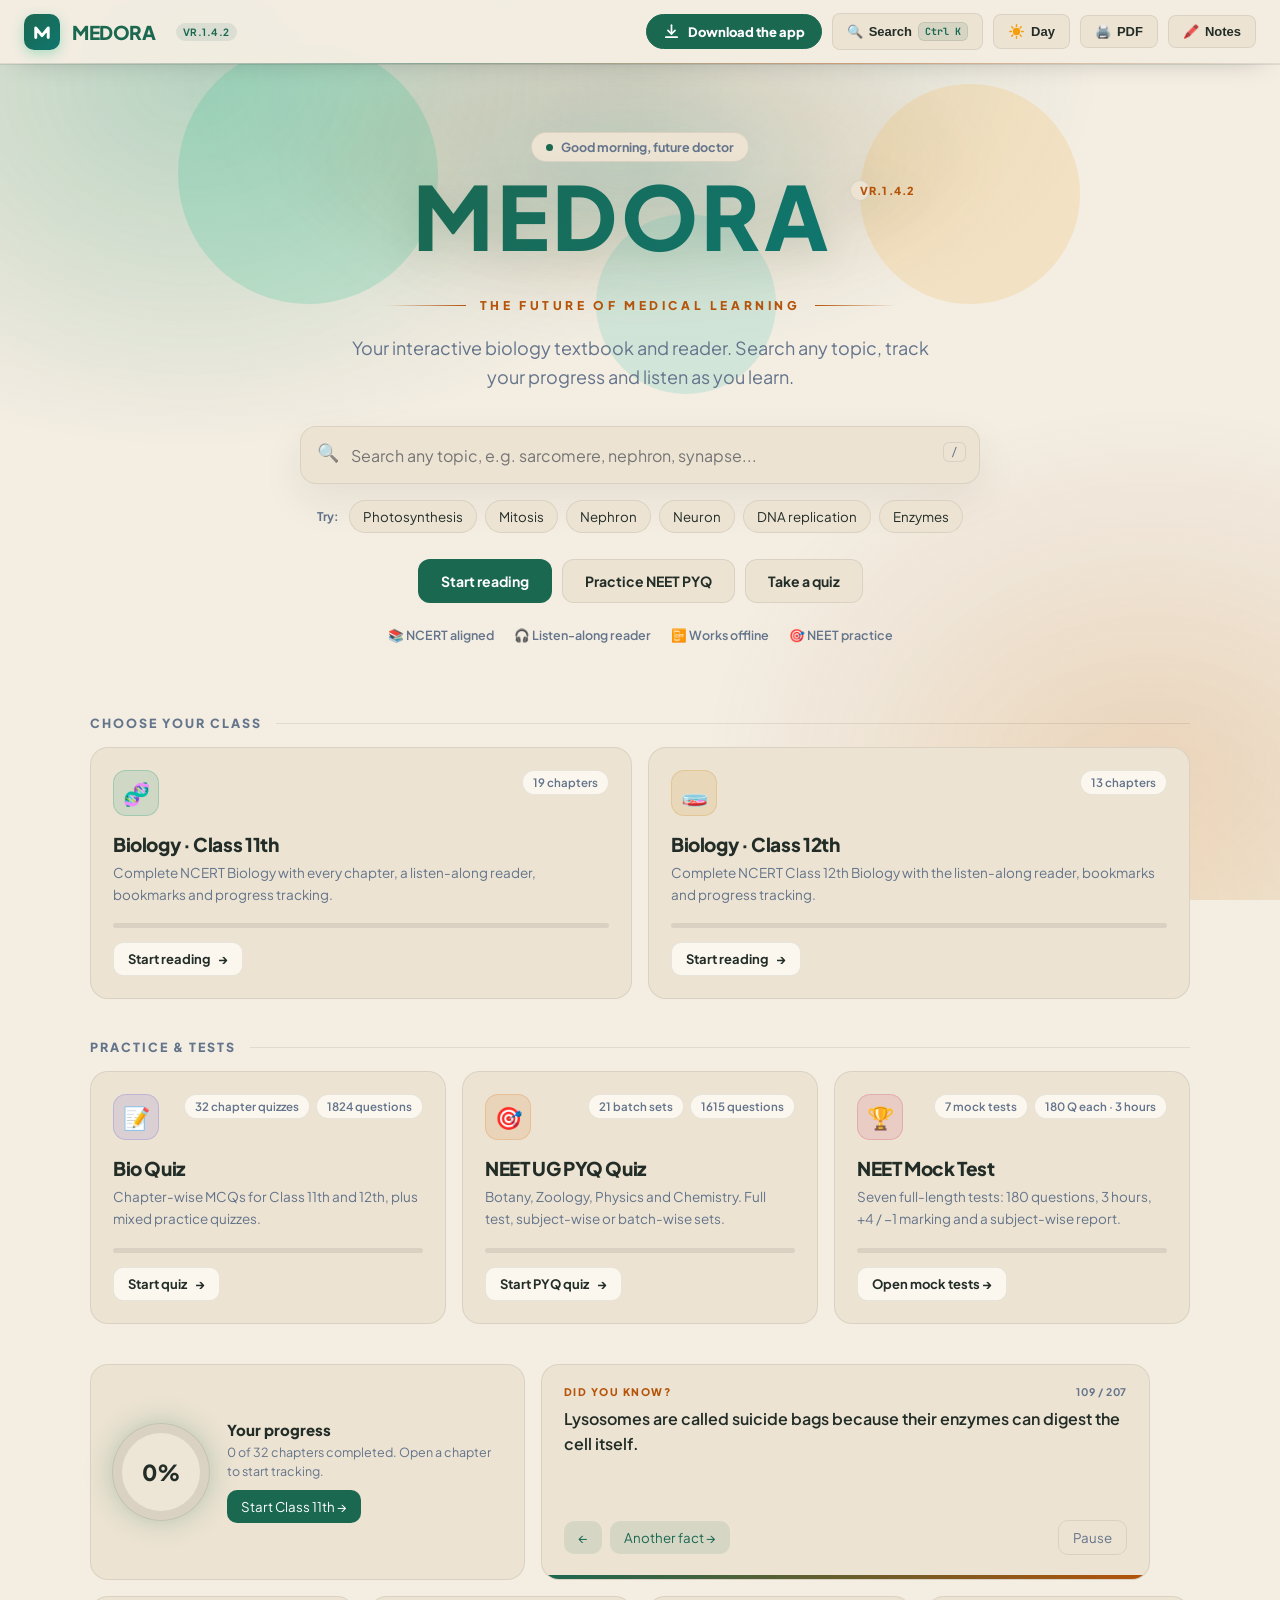
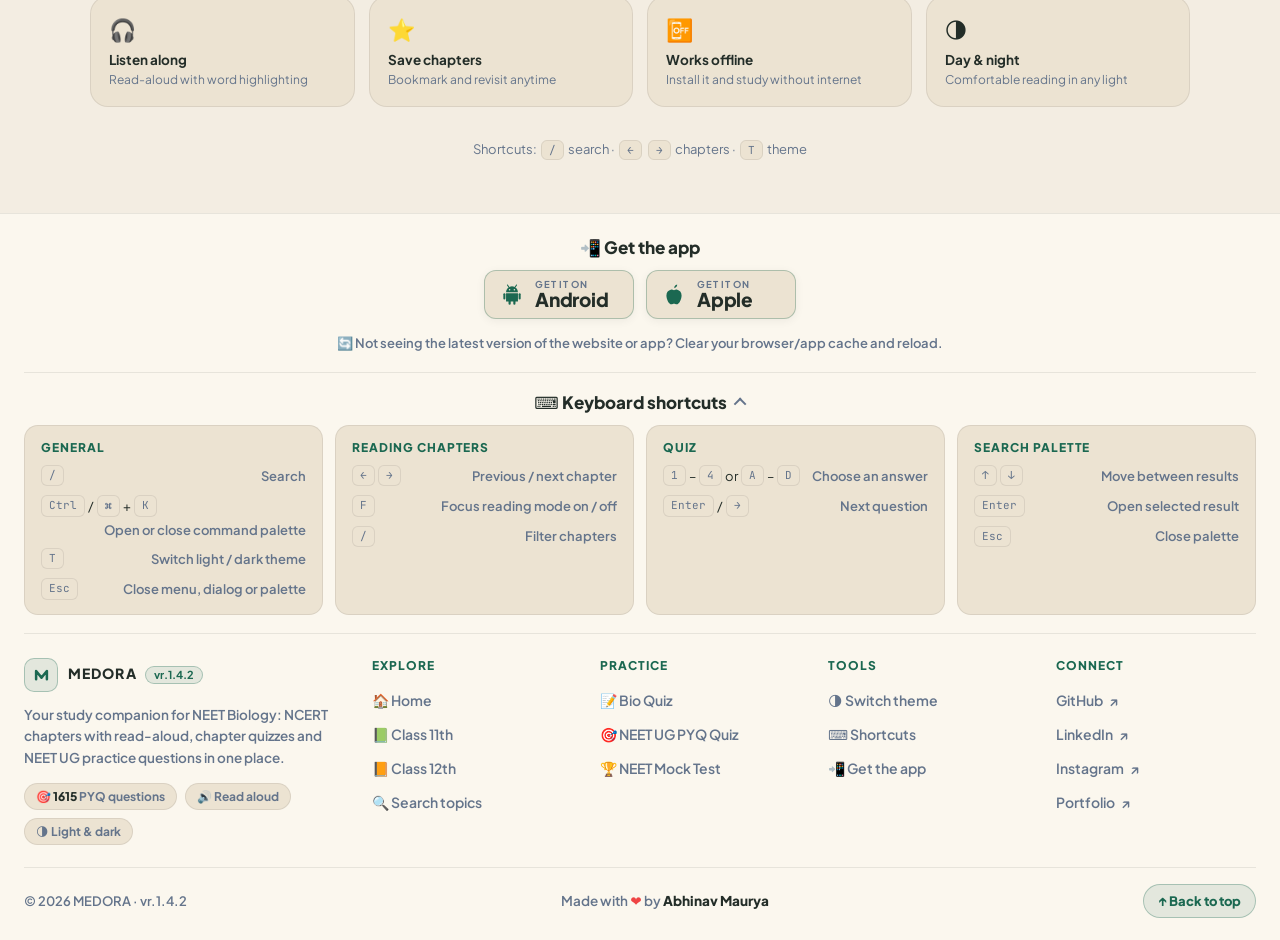
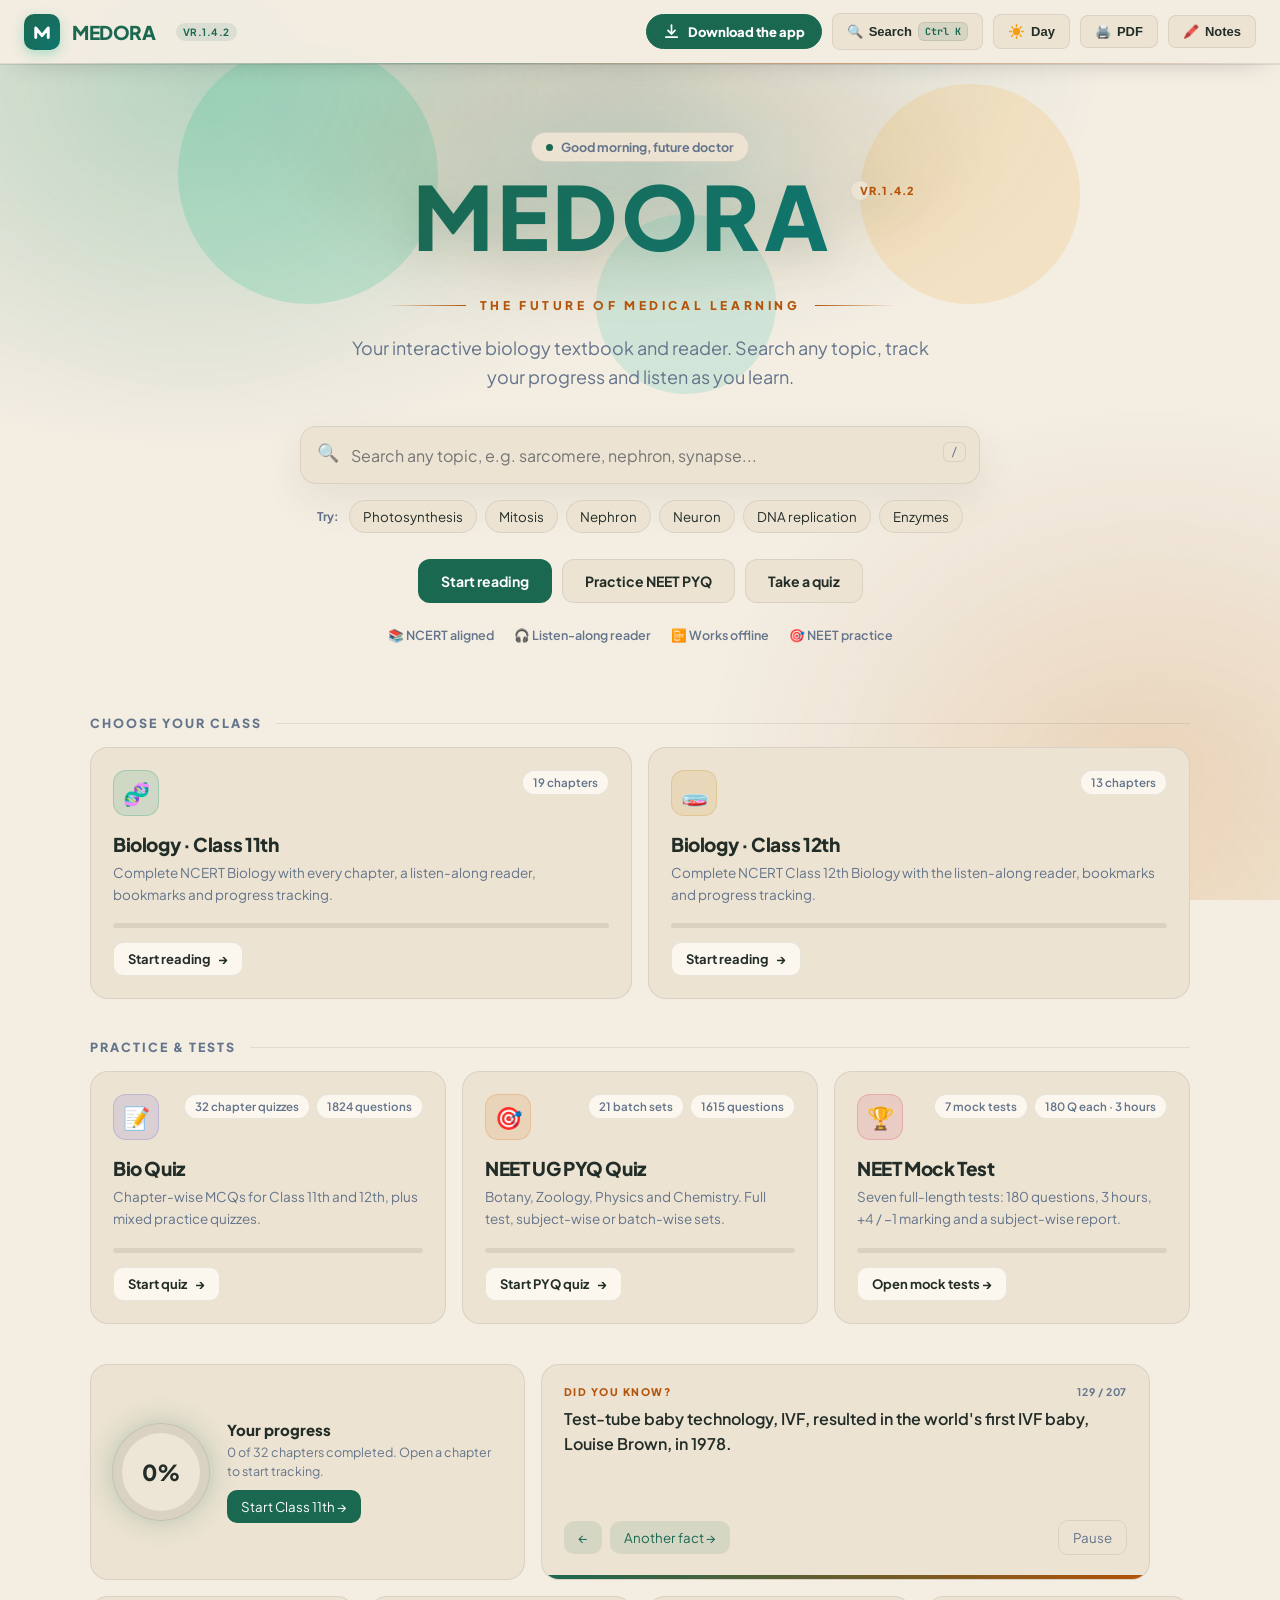
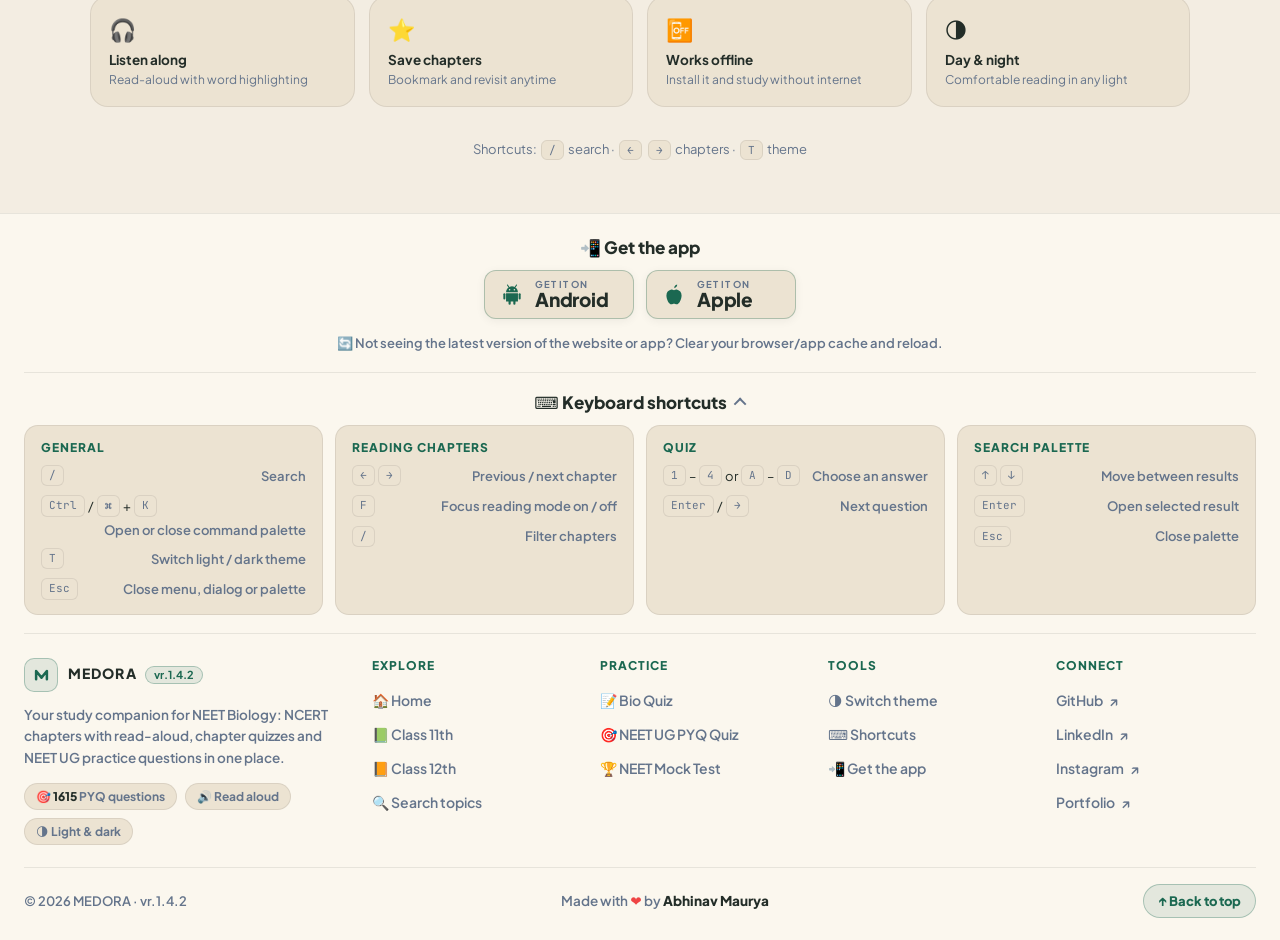
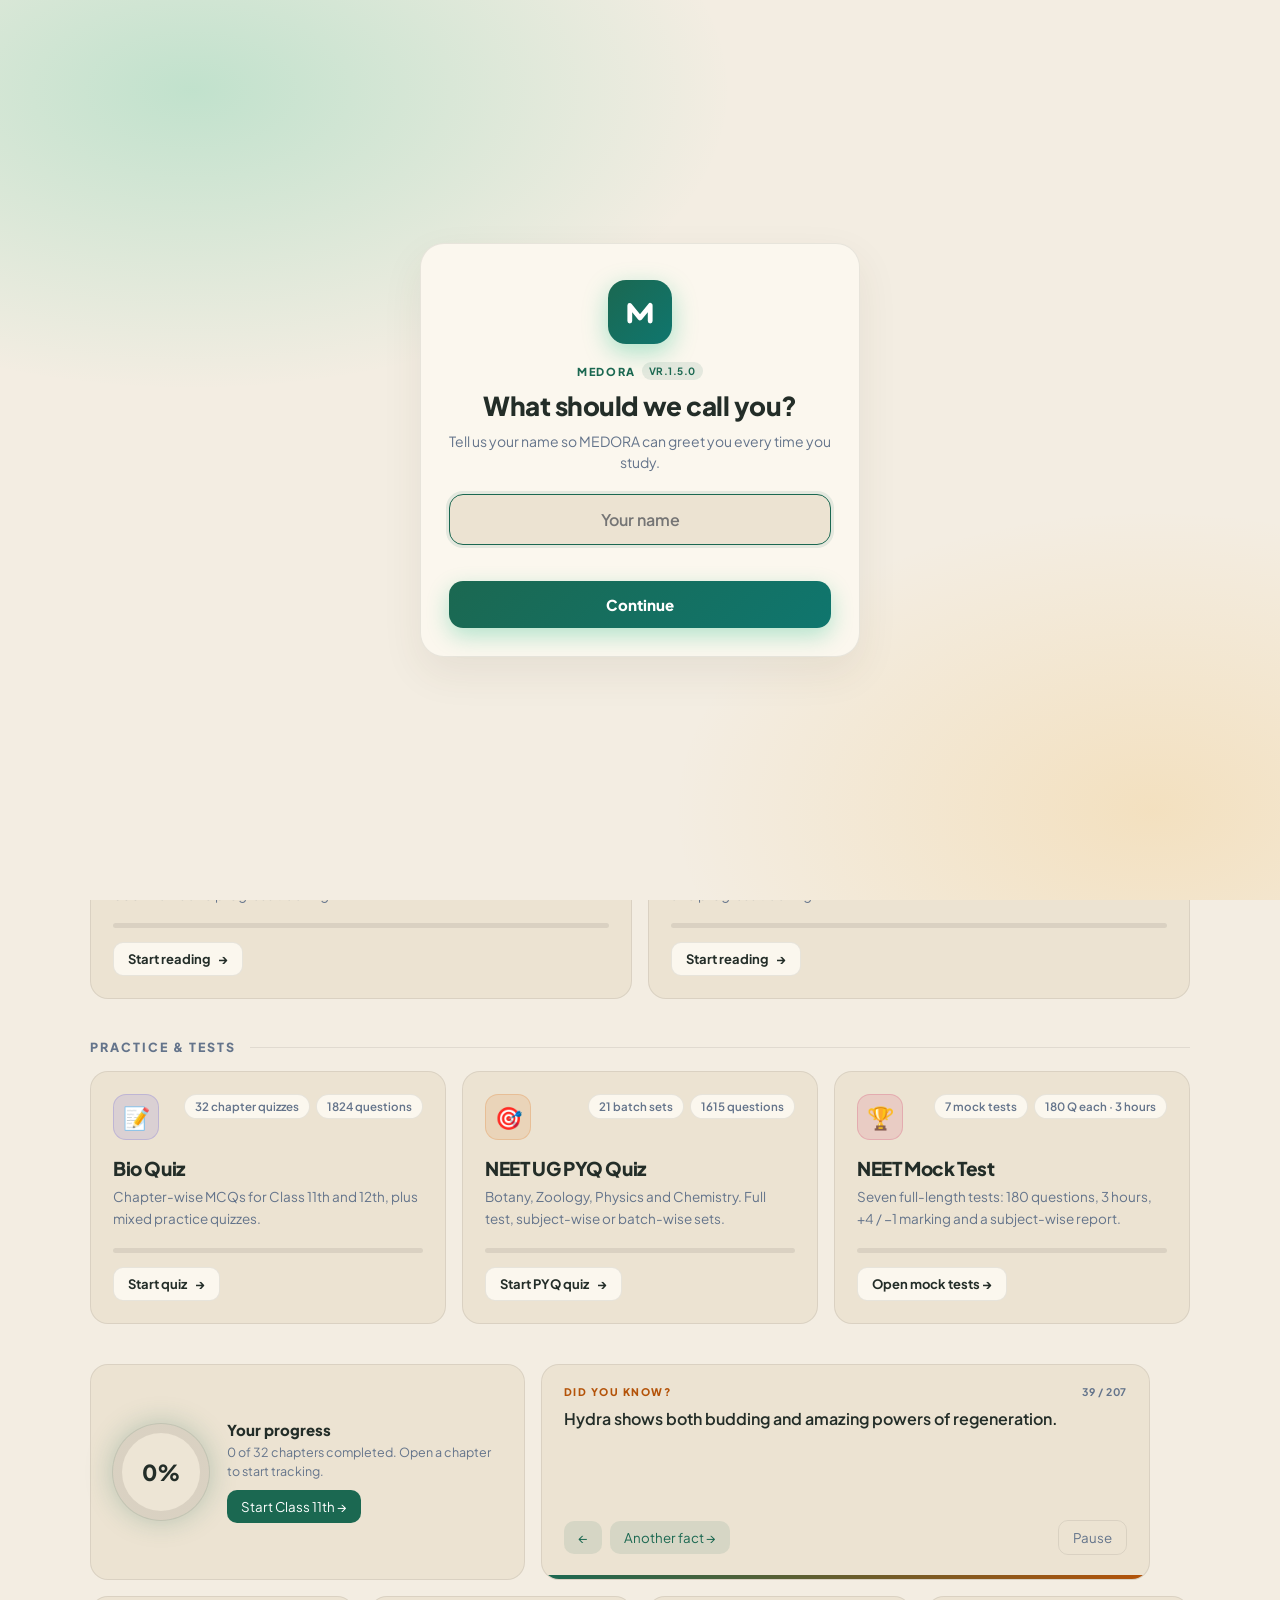
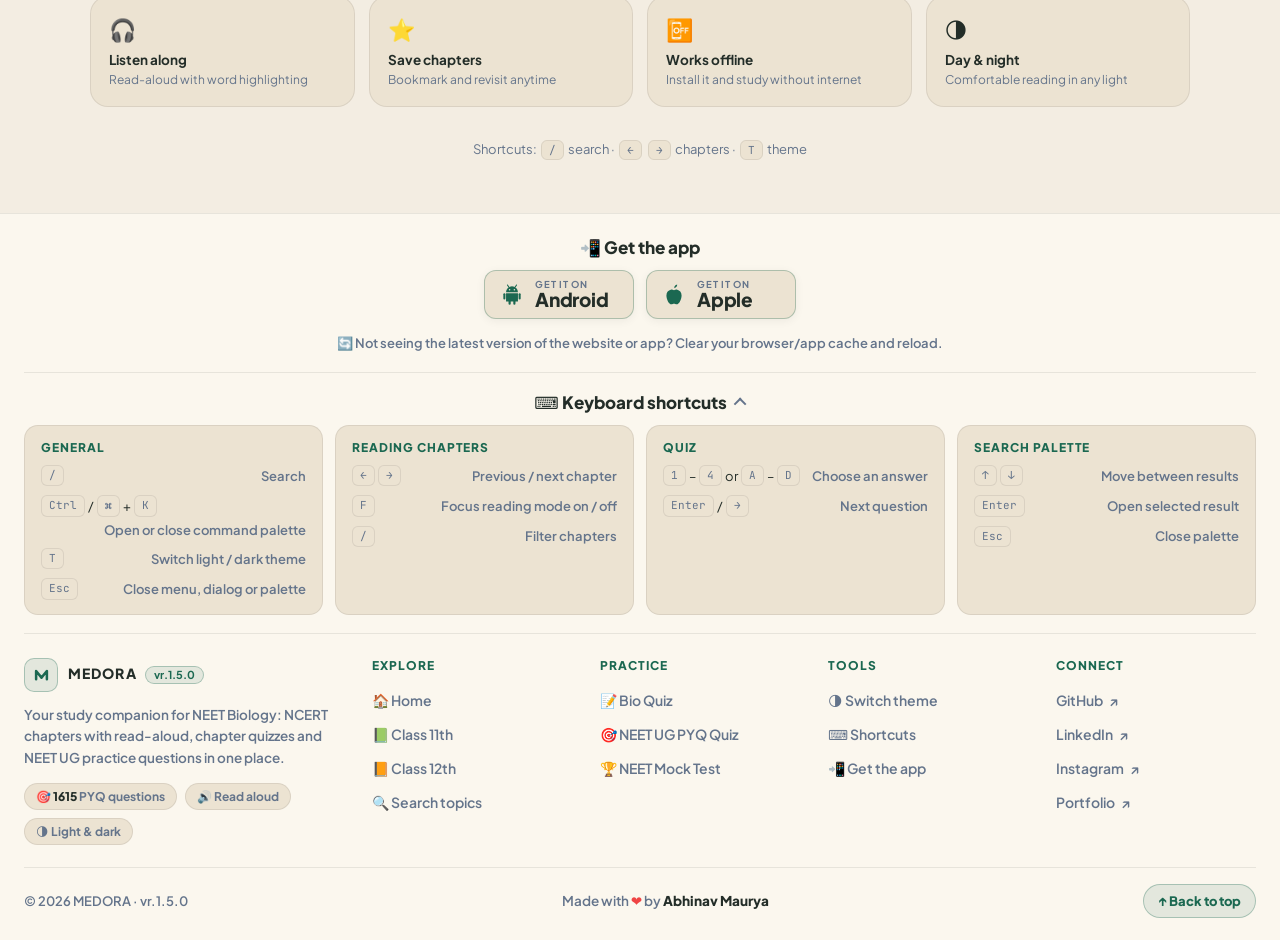
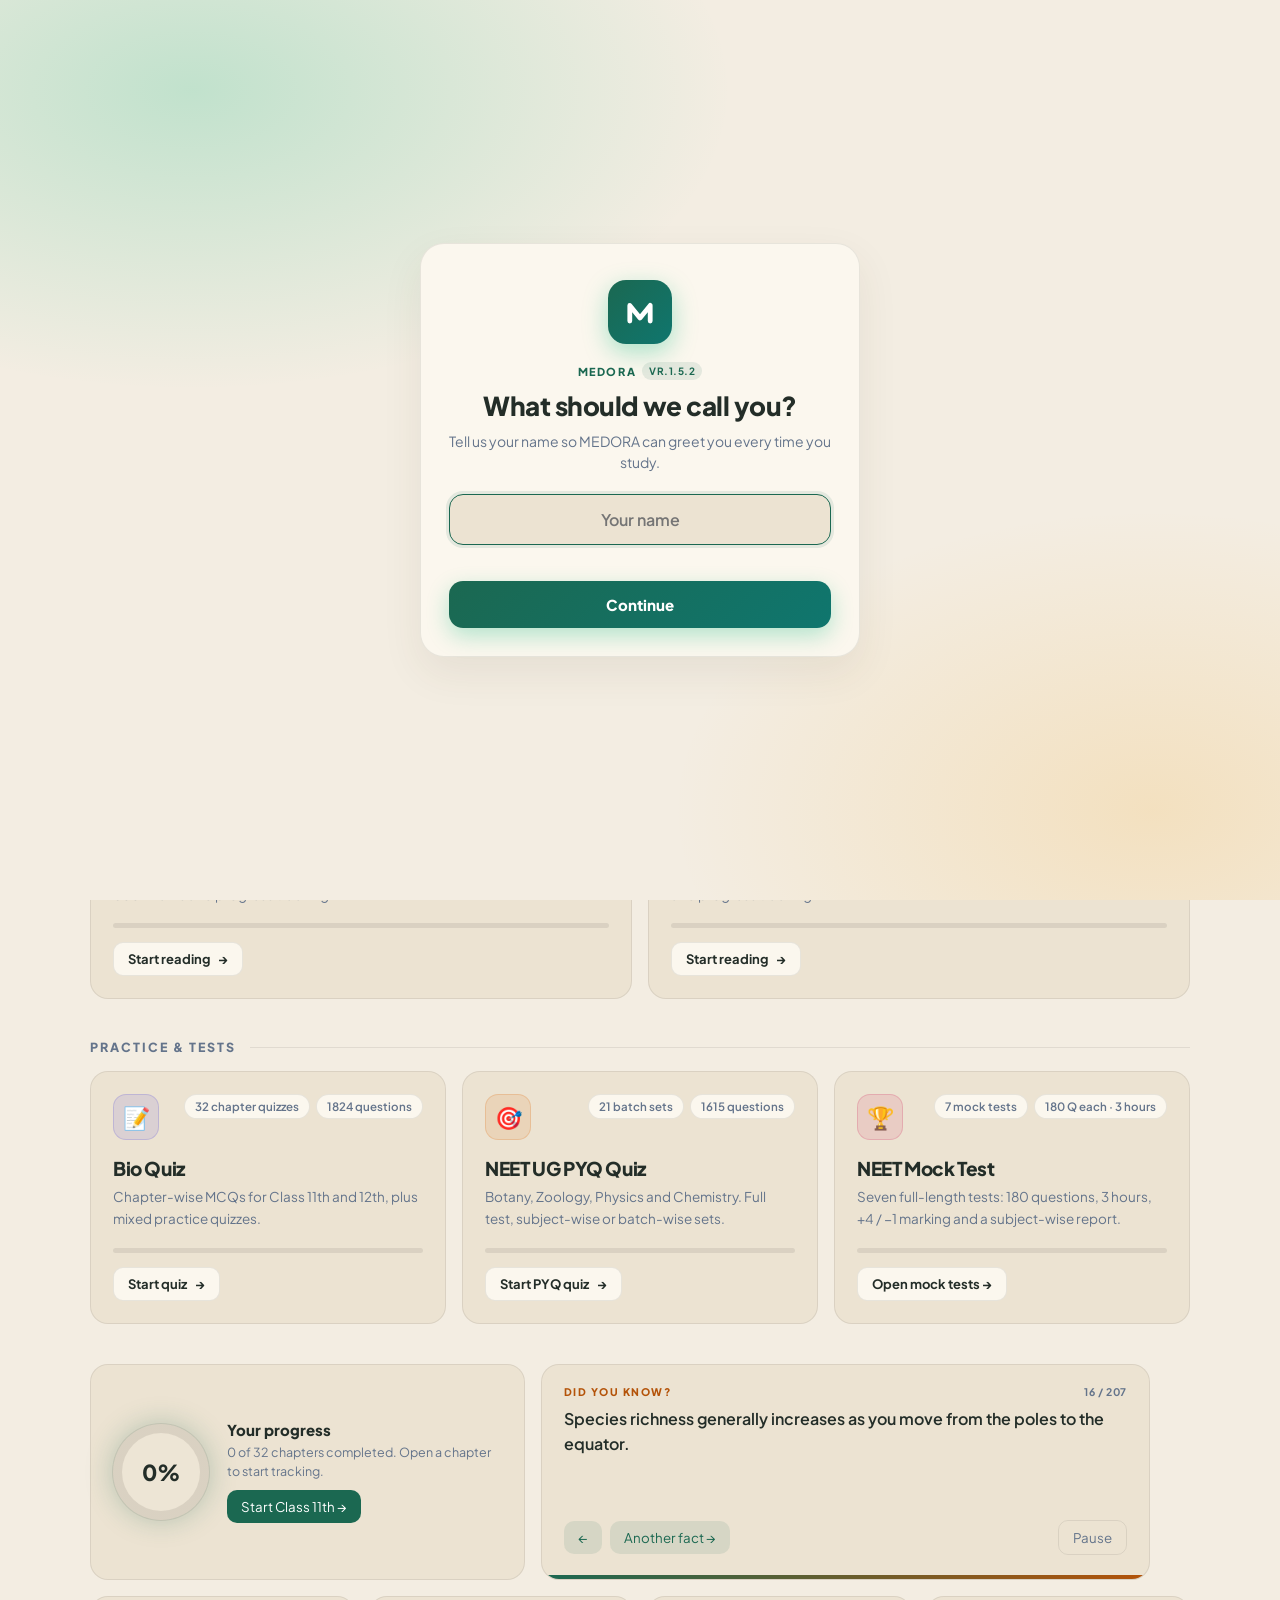
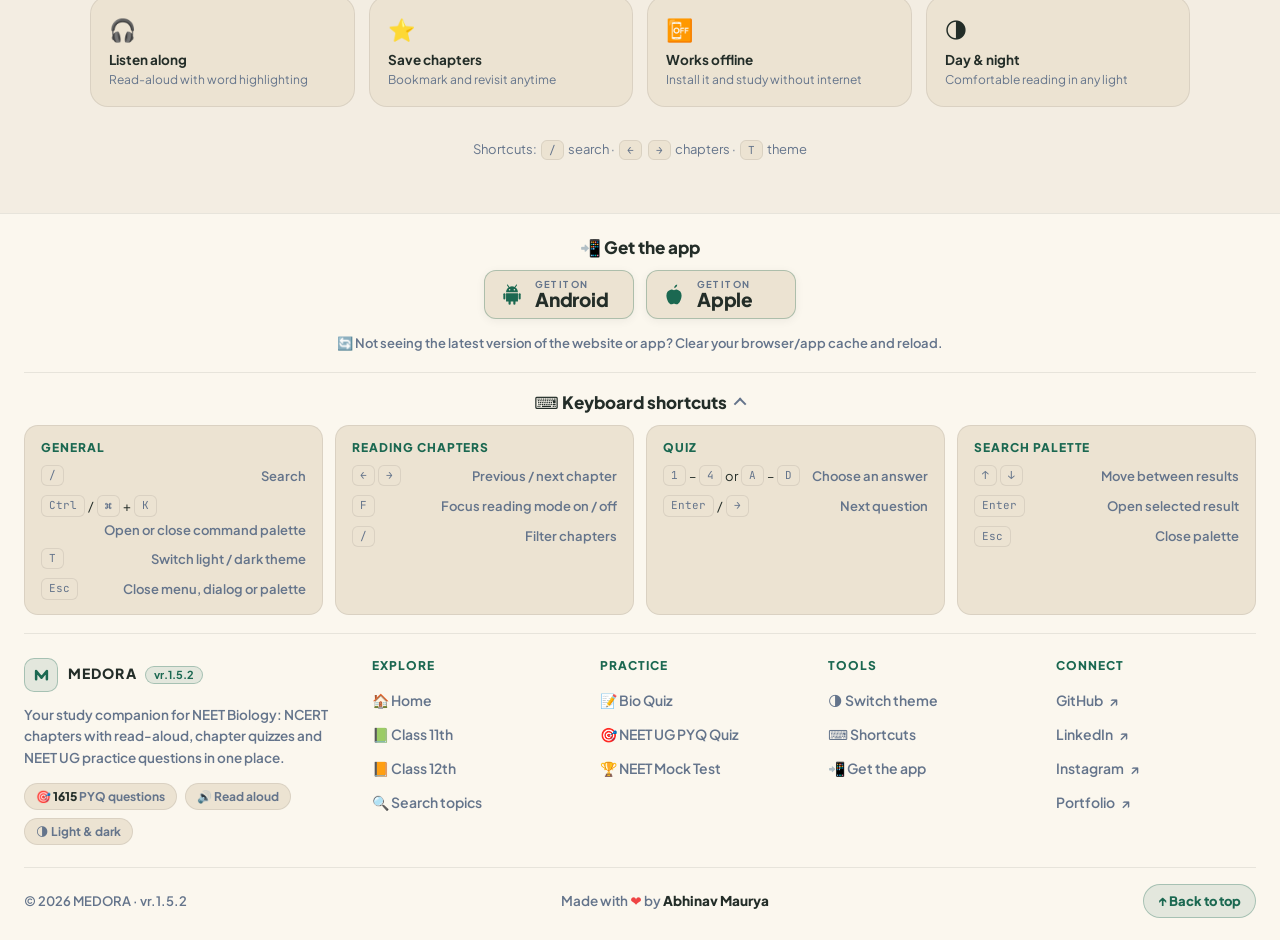
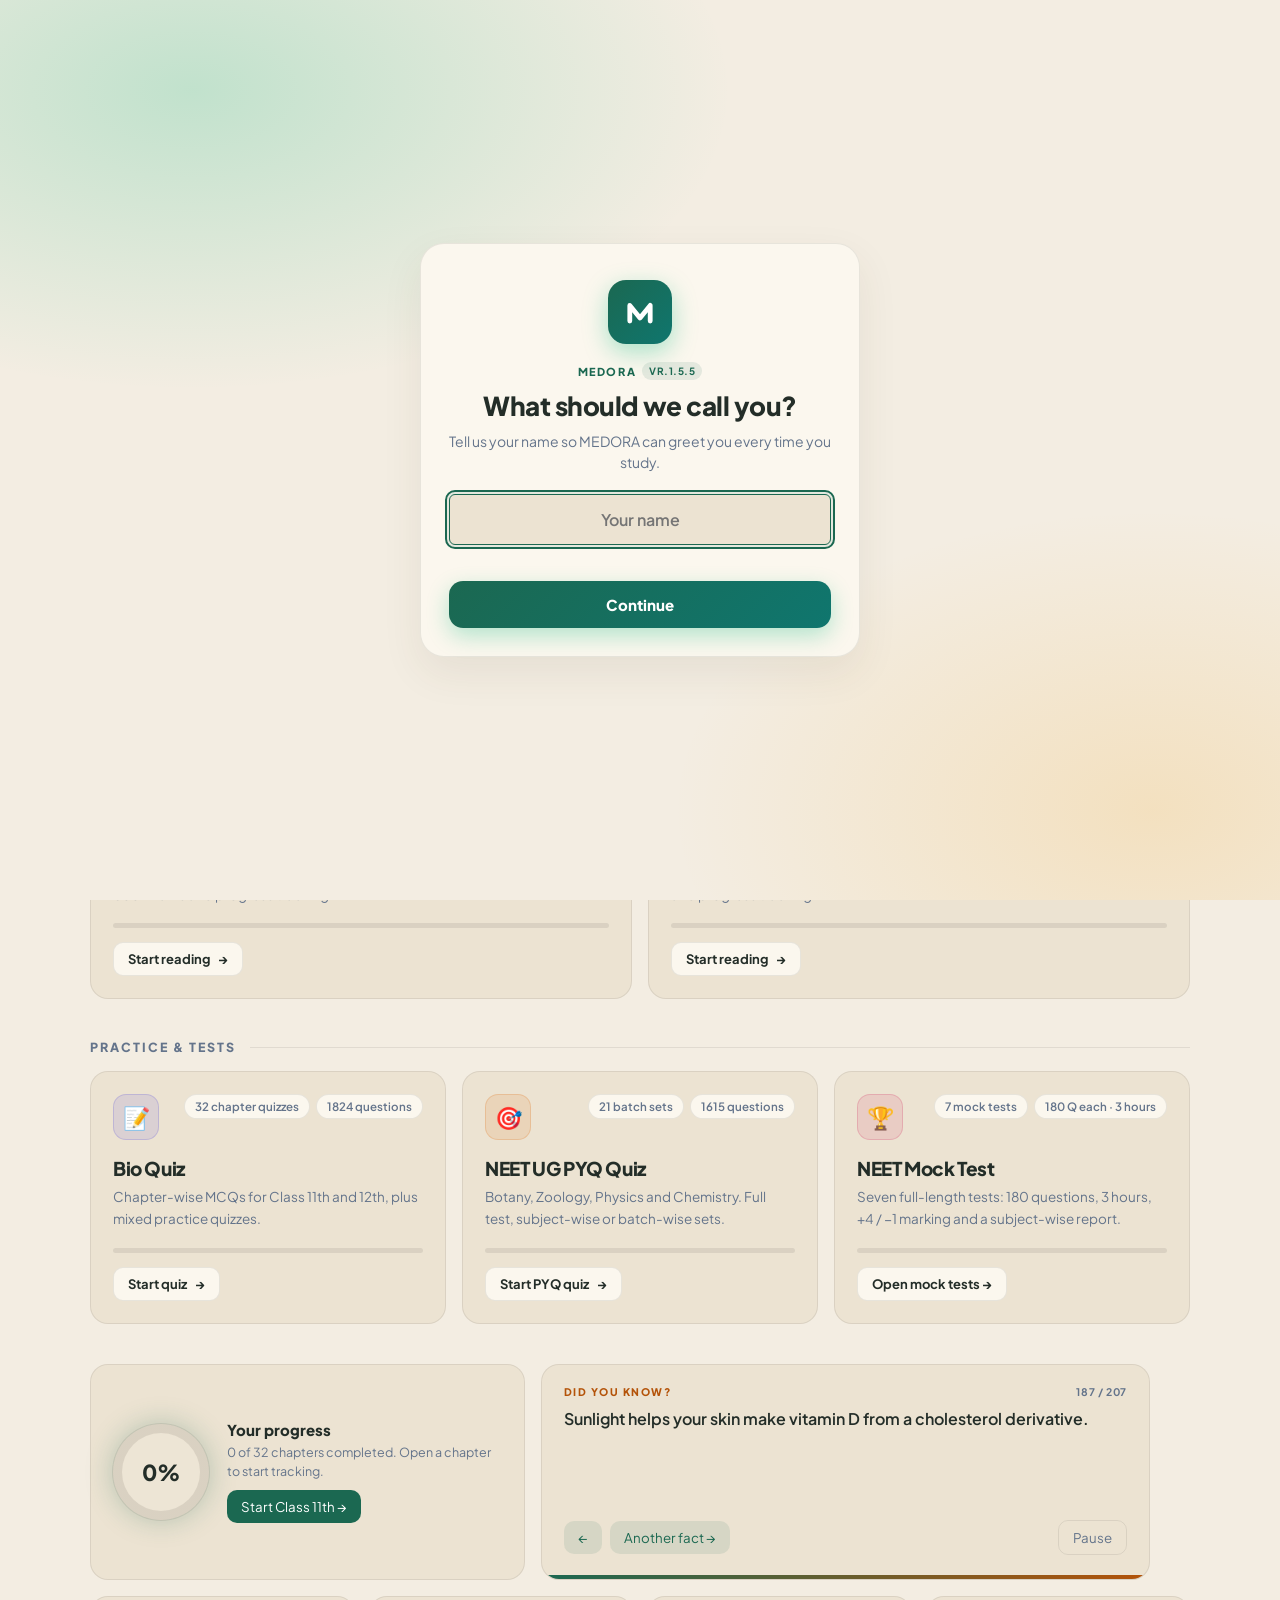
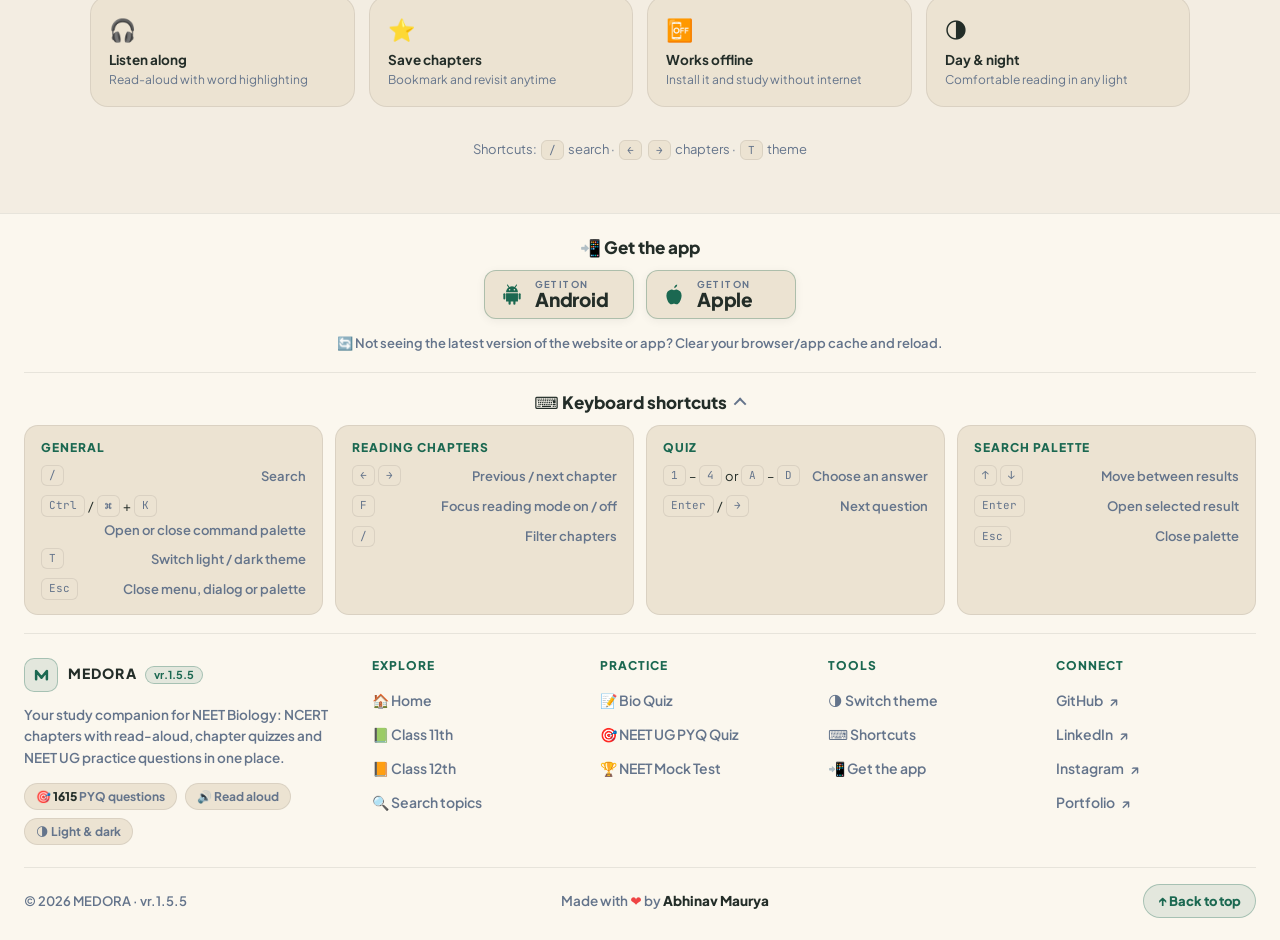
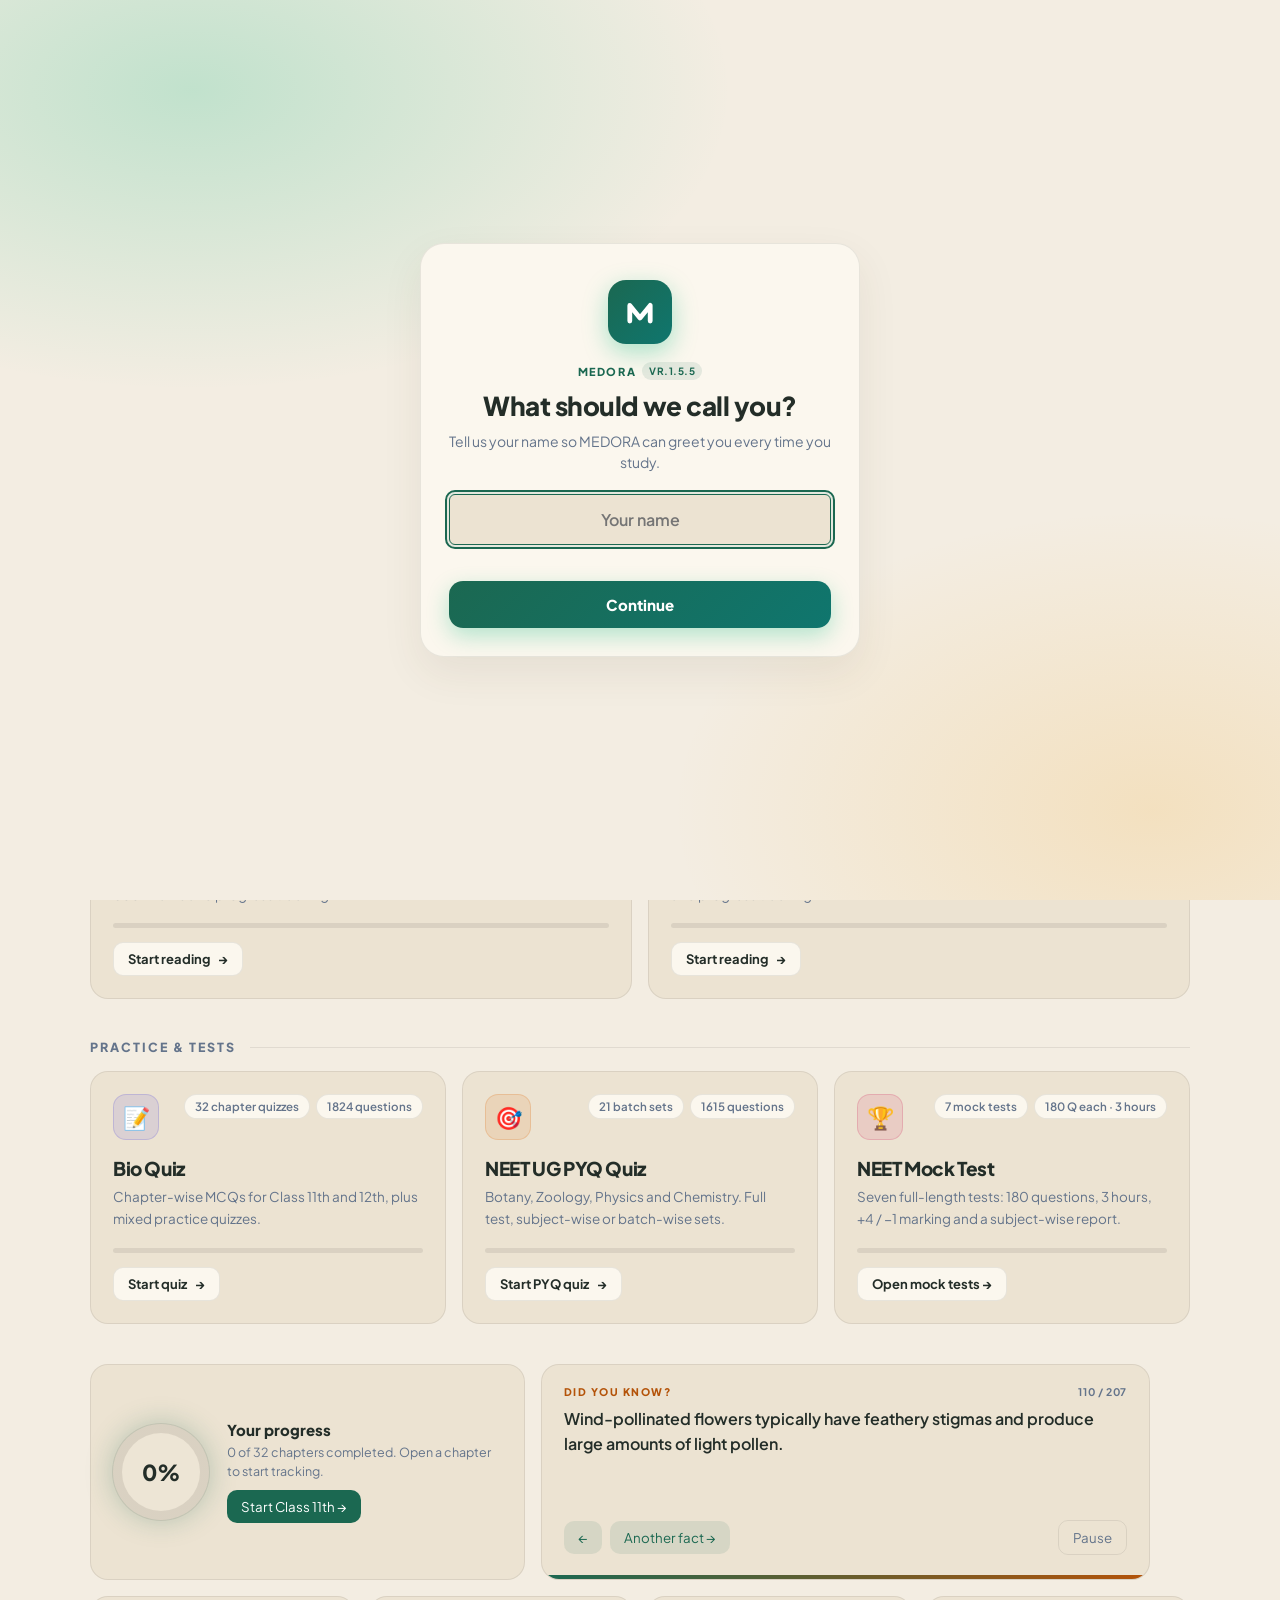
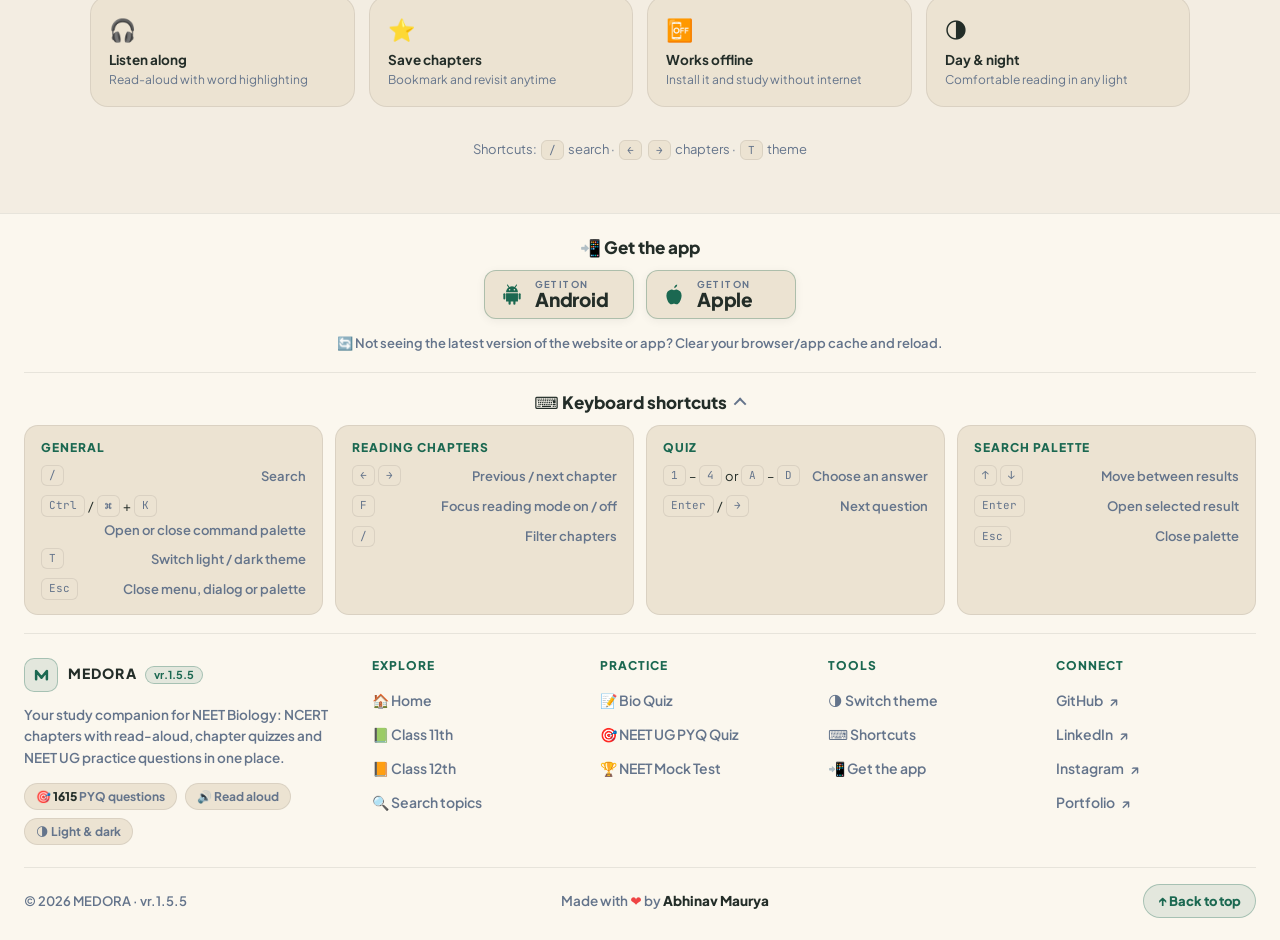
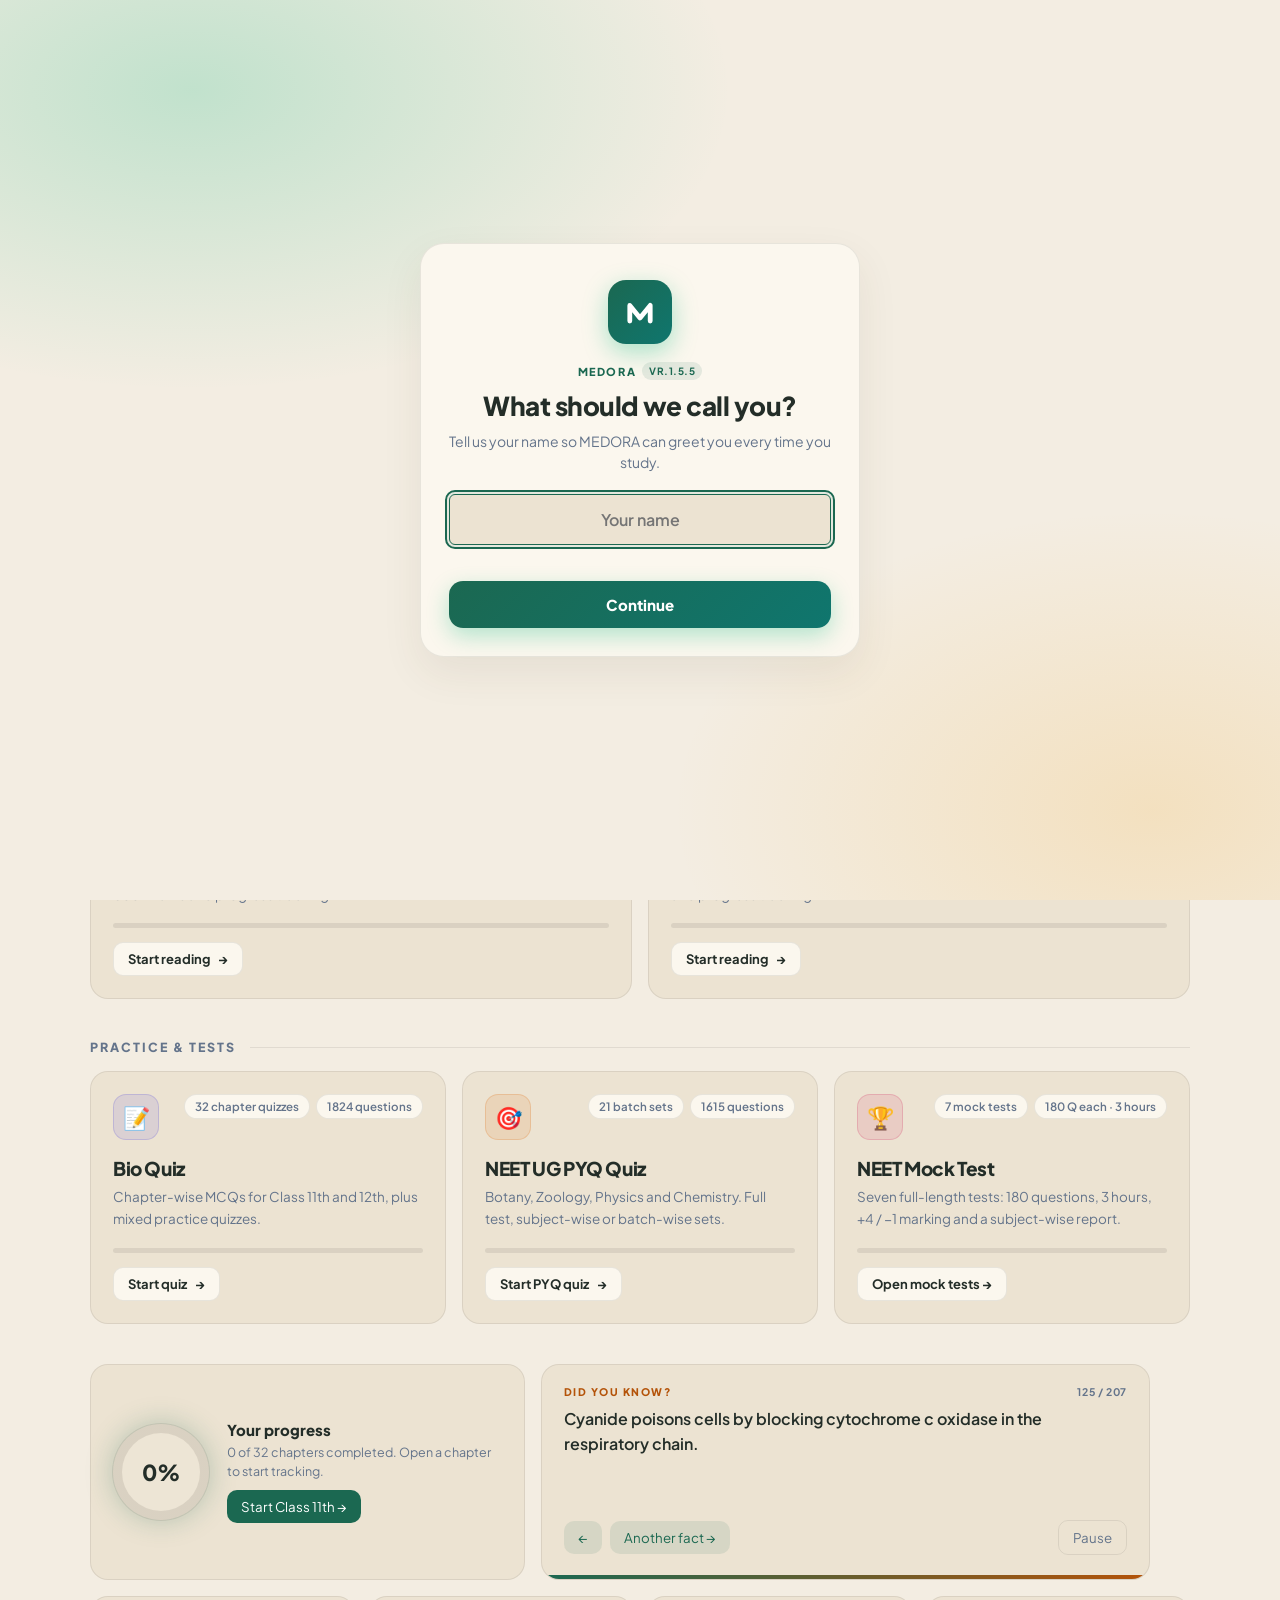
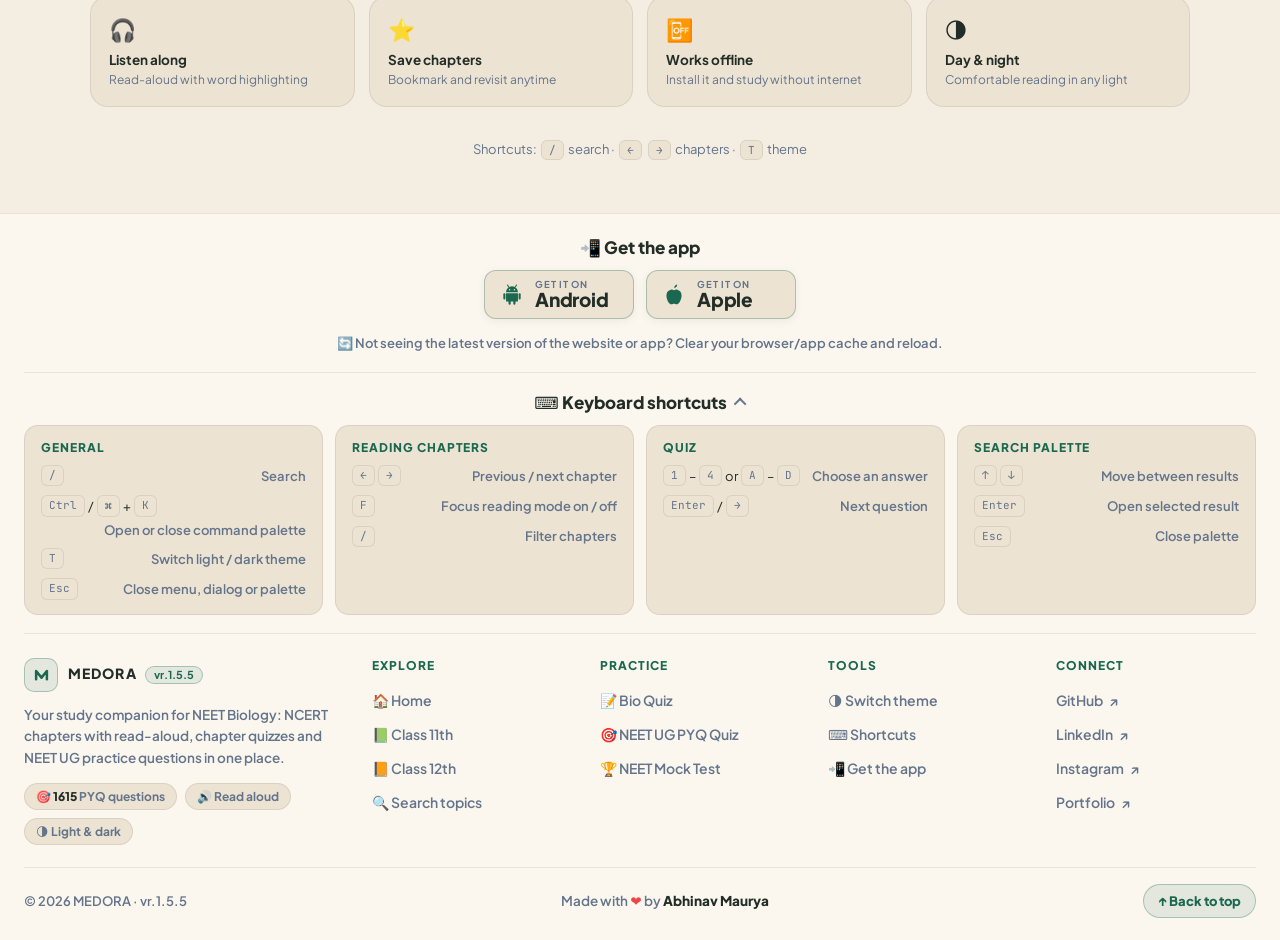
